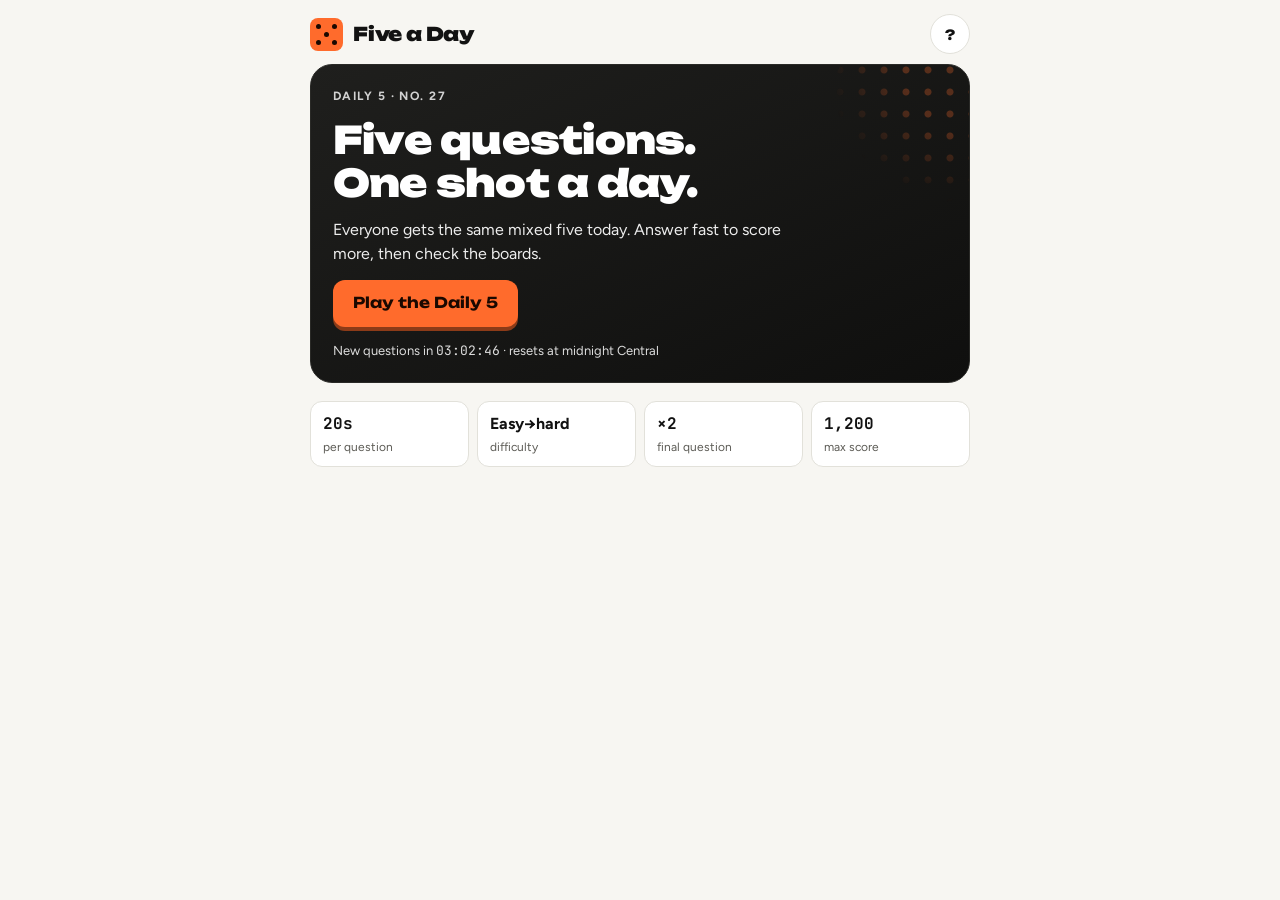
==== index.html @ cc614750 "Move Five a Day to a standalone site on Vercel + Supabase Static site (no build step): the game page" ====
<!doctype html><html><head><meta charset=utf8><meta name=viewport content="width=device-width,initial-scale=1,viewport-fit=cover"><style>:root{color-scheme:light;box-sizing:border-box;padding-top:env(safe-area-inset-top,0px);padding-bottom:env(safe-area-inset-bottom,0px)}html{scroll-padding-top:env(safe-area-inset-top,0px)}body{margin:0;padding:0;font:14px -apple-system,BlinkMacSystemFont,sans-serif;background:#fff;color:#000}img{max-width:100%}[hidden]:not([hidden=until-found i]){display:none!important}</style></head><body>
<title>Five a Day</title>
<meta name="description" content="Five trivia questions a day. Everyone gets the same five. Answer fast, climb the boards, beat your friends.">
<meta property="og:title" content="Five a Day">
<meta property="og:description" content="Five trivia questions a day. Think you can beat me?">
<meta name="theme-color" content="#FF6B2C">
<link rel="icon" href="data:image/svg+xml,%3Csvg xmlns='http://www.w3.org/2000/svg' viewBox='0 0 32 32'%3E%3Crect width='32' height='32' rx='7' fill='%23FF6B2C'/%3E%3Cg fill='%231A0800'%3E%3Ccircle cx='10' cy='10' r='2.6'/%3E%3Ccircle cx='22' cy='10' r='2.6'/%3E%3Ccircle cx='16' cy='16' r='2.6'/%3E%3Ccircle cx='10' cy='22' r='2.6'/%3E%3Ccircle cx='22' cy='22' r='2.6'/%3E%3C/g%3E%3C/svg%3E">
<link rel="preconnect" href="https://fonts.googleapis.com">
<link rel="stylesheet" href="https://fonts.googleapis.com/css2?family=Unbounded:wght@500;700;900&family=Figtree:wght@400;500;600;700&family=JetBrains+Mono:wght@500;700&display=swap">
<style>
/* Layout: one narrow game column. Sticky nav on top; each tab is a stack of panels. Cobalt "game card" + gold "buzzer" accents. */
:root{
  --bg:#F7F6F2; --surface:#FFFFFF; --sunk:#EEEDE7; --ink:#121212; --muted:#5C5B55; --line:#E2E1DA;
  --accent:#D9430B; --accent-ink:#FFFFFF; --gold:#FF6B2C; --gold-ink:#1A0800;
  --good:#1A8F52; --good-bg:#DDF4E7; --bad:#C93A3A; --bad-bg:#FBE3E3; --warn:#9A6400;
  --tile-s:80%; --tile-l:91%; --tile-ink-l:26%; --tint:0%; --ico-l:38%;
  --f-display:"Unbounded","Arial Black",system-ui,sans-serif;
  --f-body:"Figtree",system-ui,-apple-system,"Segoe UI",sans-serif;
  --f-mono:"JetBrains Mono",ui-monospace,"SFMono-Regular",Menlo,monospace;
}
@media (prefers-color-scheme: dark){:root:not([data-theme="light"]){
  --bg:#0E0E0D; --surface:#191917; --sunk:#24241F; --ink:#F5F4EE; --muted:#A9A89E; --line:#32322D;
  --accent:#FF7A45; --accent-ink:#1A0800; --gold:#FF6B2C; --gold-ink:#1A0800;
  --good:#45D18A; --good-bg:#12301F; --bad:#FF6464; --bad-bg:#3A1716; --warn:#FFB547;
  --tile-s:45%; --tile-l:22%; --tile-ink-l:86%; --tint:0%; --ico-l:72%; color-scheme:dark}}
:root[data-theme="dark"]{
  --bg:#0E0E0D; --surface:#191917; --sunk:#24241F; --ink:#F5F4EE; --muted:#A9A89E; --line:#32322D;
  --accent:#FF7A45; --accent-ink:#1A0800; --gold:#FF6B2C; --gold-ink:#1A0800;
  --good:#45D18A; --good-bg:#12301F; --bad:#FF6464; --bad-bg:#3A1716; --warn:#FFB547;
  --tile-s:45%; --tile-l:22%; --tile-ink-l:86%; --tint:0%; --ico-l:72%; color-scheme:dark}

*{box-sizing:border-box}
body{background:var(--bg);color:var(--ink);font-family:var(--f-body);font-size:16px;line-height:1.5;margin:0;
  padding-left:max(16px,env(safe-area-inset-left,0px));padding-right:max(16px,env(safe-area-inset-right,0px));padding-block:0 56px}
body::before{content:"";position:fixed;inset:0 0 auto;height:env(safe-area-inset-top,0px);z-index:10;background:var(--bg)}
.wrap{max-width:660px;margin:0 auto}
.stack{display:flex;flex-direction:column;gap:18px}
h1,h2,h3{font-family:var(--f-display);margin:0;text-wrap:balance;line-height:1.12}
h2{font-size:18px} h3{font-size:15px}
p{margin:0}
button,input,select{font:inherit;color:inherit}
button{cursor:pointer}
:focus-visible{outline:3px solid var(--gold);outline-offset:2px}
.btn-gold:focus-visible{outline-color:var(--ink)}
.mono{font-family:var(--f-mono);font-variant-numeric:tabular-nums}
.eyebrow{font-size:12px;font-weight:700;letter-spacing:.12em;text-transform:uppercase;color:var(--muted)}
.muted{color:var(--muted)} .small{font-size:13px}

/* Header + nav */
.top{position:sticky;top:env(safe-area-inset-top,0px);z-index:5;background:var(--bg);padding-block:14px 10px;display:flex;flex-direction:column;gap:10px}
.brandrow{display:flex;align-items:center;justify-content:space-between;gap:10px}
.brand{display:flex;align-items:center;gap:10px;white-space:nowrap;font-family:var(--f-display);font-weight:900;font-size:19px;letter-spacing:-.01em}
.dice{display:grid;grid-template-columns:repeat(3,5px);gap:3px;padding:6px;background:var(--gold);border-radius:8px}
.dice i{width:5px;height:5px;border-radius:50%}
.dice i.on{background:var(--gold-ink)}
@media (max-width:420px){.brand{font-size:16px}.chip{font-size:12px;padding:5px 9px}}
.chip{display:inline-flex;align-items:center;gap:6px;padding:5px 11px;border-radius:999px;background:var(--surface);border:1px solid var(--line);font-size:13px;font-weight:600;white-space:nowrap}
.nav{display:grid;grid-template-columns:repeat(4,1fr);gap:4px;background:var(--sunk);padding:4px;border-radius:12px}
.nav a{text-align:center;text-decoration:none;color:var(--muted);font-weight:700;font-size:14px;padding:10px 4px;border-radius:9px}
.nav a[aria-current="page"]{background:var(--surface);color:var(--ink);box-shadow:0 1px 2px rgba(0,0,0,.12)}

/* Hero */
.hero{background:linear-gradient(155deg,#1F1F1D 0%,#0F0F0E 100%);color:#fff;border:1px solid #2A2A27;border-radius:22px;padding:22px;display:flex;flex-direction:column;gap:14px;position:relative;overflow:hidden}
.hero::after{content:"";position:absolute;right:-50px;top:-50px;width:190px;height:190px;border-radius:50%;-webkit-mask:radial-gradient(circle at 70% 30%,#000 30%,transparent 70%);mask:radial-gradient(circle at 70% 30%,#000 30%,transparent 70%);
  background:radial-gradient(circle,var(--gold) 0 3px,transparent 4px) 0 0/22px 22px;opacity:.28;pointer-events:none}
.hero>*{position:relative;z-index:1}
.hero h1{max-width:15ch}
.hero :focus-visible{outline-color:#fff}
.hero .eyebrow{color:inherit;opacity:.8}
.hero h1{font-size:clamp(26px,6.5vw,38px);font-weight:900;letter-spacing:-.02em}
.hero p{max-width:46ch;opacity:.92}
.row{display:flex;flex-wrap:wrap;align-items:center;gap:10px}
.btn{border:0;border-radius:12px;padding:12px 20px;font-weight:700;font-size:15px}
.btn-gold{background:var(--gold);color:var(--gold-ink);font-family:var(--f-display);font-weight:700;box-shadow:0 4px 0 color-mix(in srgb,var(--gold) 55%,#000)}
.btn-gold:active{transform:translateY(2px);box-shadow:0 2px 0 color-mix(in srgb,var(--gold) 55%,#000)}
.btn-blue{background:var(--accent);color:var(--accent-ink)}
.btn-ghost{background:transparent;border:1.5px solid var(--line);color:var(--ink)}
.btn-sm{padding:9px 14px;font-size:13px;border-radius:10px}
.btn:disabled{opacity:.5;cursor:not-allowed}
.played{background:rgba(255,255,255,.12);border-radius:12px;padding:12px 14px;display:flex;flex-wrap:wrap;gap:6px 14px;align-items:baseline}
.played b{font-family:var(--f-display);font-size:24px}

/* Packs */
.packs{display:grid;grid-template-columns:repeat(2,1fr);gap:10px}
@media (min-width:560px){.packs{grid-template-columns:repeat(3,1fr)}}
.pack{--h:220;--hue:hsl(var(--h) 75% 52%);text-align:left;border:1.5px solid var(--line);border-radius:16px;padding:14px;min-height:108px;display:flex;flex-direction:column;justify-content:space-between;gap:10px;
  background:color-mix(in srgb,var(--hue) var(--tint),var(--surface));color:var(--ink);position:relative;overflow:hidden;transition:transform .15s,border-color .15s}
.pack .ico{width:40px;height:40px;border-radius:11px;display:grid;place-items:center;flex:none;background:hsl(var(--h) 80% 52% / .16);color:hsl(var(--h) 70% var(--ico-l))}
.pack .ico svg{width:22px;height:22px}
.pack .wm{display:none}
.ico-inline{display:inline-flex;vertical-align:-4px;width:18px;height:18px;margin-right:6px}
.ico-inline svg{width:18px;height:18px}
.pack .pname{font-weight:700;font-size:15px;line-height:1.25}
.pack .pstat{font-size:13px;font-weight:600;color:var(--muted);margin-top:2px}
.pack.done{border-color:color-mix(in srgb,var(--good) 45%,transparent)}
.pack.done .pstat{color:var(--good)}
.pack.done .pstat::before{content:"✓ "}
.pack:hover:not(.done):not(:disabled){transform:translateY(-2px);border-color:var(--gold)}
@media (max-width:559px){.pack{min-height:96px;padding:12px;gap:8px}.pack .ico{width:34px;height:34px;border-radius:10px}.pack .ico svg{width:19px;height:19px}}

/* Panels + lists */
.panel{background:var(--surface);border:1px solid var(--line);border-radius:18px;padding:18px;display:flex;flex-direction:column;gap:14px;min-width:0}
.panel-head{display:flex;flex-wrap:wrap;align-items:center;justify-content:space-between;gap:10px}
ol.lb{list-style:none;margin:0;padding:0;display:flex;flex-direction:column}
.lb li{display:grid;grid-template-columns:30px 28px minmax(0,1fr) auto;align-items:center;gap:10px;padding:9px 4px;border-top:1px solid var(--line)}
.lb li:first-child{border-top:0}
.lb .rank{font-family:var(--f-mono);font-weight:700;color:var(--muted);text-align:center;border-radius:7px;padding:2px 0}
.lb li:nth-child(1) .rank{background:var(--gold);color:var(--gold-ink)}
.lb img{width:28px;height:28px;border-radius:50%;background:var(--sunk)}
.lb .who{min-width:0;overflow:hidden;text-overflow:ellipsis;white-space:nowrap;font-weight:600}
.lb .who small{display:block;font-weight:500;color:var(--muted);font-size:12px;overflow:hidden;text-overflow:ellipsis}
.lb .val{font-family:var(--f-mono);font-weight:700;text-align:right;display:flex;align-items:center;gap:8px}
.lb li.me{background:color-mix(in srgb,var(--accent) 11%,transparent);border-radius:10px}
.tier{font-size:10px;font-weight:700;letter-spacing:.06em;text-transform:uppercase;padding:1px 6px;border-radius:5px;background:var(--sunk);color:var(--muted);margin-left:6px;vertical-align:1px}
.empty{color:var(--muted);font-size:14px;padding:6px 2px}
.field{display:flex;gap:8px;flex-wrap:wrap}
.field input,.field select,select.sel{flex:1 1 160px;min-width:0;background:var(--bg);border:1.5px solid var(--line);border-radius:10px;padding:10px 12px}
select.sel{flex:none;width:100%}
.seg{display:flex;flex-wrap:wrap;gap:6px}
.seg button{border:1.5px solid var(--line);background:transparent;border-radius:999px;padding:9px 14px;font-size:13px;font-weight:600;color:var(--muted)}
.seg button[aria-pressed="true"]{background:var(--ink);color:var(--bg);border-color:var(--ink)}
.code{font-family:var(--f-mono);font-weight:700;letter-spacing:.14em;background:var(--sunk);padding:3px 8px;border-radius:7px;user-select:all}
.msg{font-size:13px;font-weight:600;min-height:18px}
.msg.err{color:var(--bad)} .msg.ok{color:var(--good)}
.league-card{border:1.5px solid var(--line);border-radius:14px;padding:12px;display:flex;flex-direction:column;gap:10px}
.league-card.active{border-color:var(--accent)}
.league-top{display:flex;justify-content:space-between;align-items:center;gap:10px;flex-wrap:wrap}
.tag{font-size:11px;font-weight:700;letter-spacing:.08em;text-transform:uppercase;padding:2px 8px;border-radius:6px;background:var(--sunk);color:var(--muted)}
.tag.pub{background:color-mix(in srgb,var(--gold) 30%,transparent);color:var(--ink)}

/* Game */
.topbar{display:flex;justify-content:space-between;align-items:center;gap:12px}
.dots{display:flex;gap:6px}
.dots span{width:26px;height:8px;border-radius:4px;background:var(--line)}
.dots span.cur{background:var(--ink)} .dots span.ok{background:var(--good)} .dots span.no{background:var(--bad)}
.qcard{background:var(--surface);border:1px solid var(--line);border-radius:20px;padding:20px;display:flex;flex-direction:column;gap:14px}
.qcard h2{font-size:clamp(19px,5vw,25px);font-weight:700;letter-spacing:-.01em;user-select:none;-webkit-user-select:none}
.timer{height:10px;border-radius:5px;background:var(--sunk);overflow:hidden}
.timer i{display:block;height:100%;width:100%;background:var(--ink);transform-origin:left;border-radius:5px}
.timer.low i{background:var(--bad)}
.opts{display:grid;grid-template-columns:1fr 1fr;gap:10px}
@media (max-width:460px){.opts{grid-template-columns:1fr}}
.opt{display:flex;align-items:center;gap:12px;text-align:left;background:var(--surface);border:2px solid var(--line);border-radius:14px;padding:13px;font-weight:600;min-width:0;user-select:none;-webkit-user-select:none}
.opt:hover:not(:disabled){border-color:var(--accent)}
.opt kbd{font-family:var(--f-mono);font-size:12px;width:24px;height:24px;flex:none;display:grid;place-items:center;border-radius:6px;background:var(--sunk);color:var(--muted)}
.opt.right{border-color:var(--good);background:var(--good-bg)} .opt.wrong{border-color:var(--bad);background:var(--bad-bg)}
.opt:disabled{cursor:default} .opt.dim{opacity:.5}
.feedback{min-height:24px;font-weight:700;font-family:var(--f-mono)}
.feedback.ok{color:var(--good)} .feedback.no{color:var(--bad)}
.fairbar{display:flex;align-items:center;gap:8px;font-size:12px;color:var(--muted)}
.fairbar i{width:8px;height:8px;border-radius:50%;background:var(--good);flex:none}
.result{text-align:center;align-items:center}
.big{font-family:var(--f-display);font-weight:900;font-size:clamp(56px,16vw,86px);letter-spacing:-.03em;line-height:1}
.marks{font-size:26px;letter-spacing:4px}
.newbadge{display:flex;gap:10px;align-items:center;background:color-mix(in srgb,var(--gold) 22%,transparent);border-radius:12px;padding:10px 14px;font-weight:600;text-align:left}

/* Profile */
.rankcard{display:grid;grid-template-columns:auto 1fr;gap:16px;align-items:center}
.emblem{width:84px;height:84px;border-radius:22px;display:grid;place-items:center;font-family:var(--f-display);font-weight:900;font-size:30px;
  background:var(--tier-bg,var(--sunk));color:var(--tier-ink,var(--ink));box-shadow:inset 0 -6px 0 rgba(0,0,0,.15)}
.xpbar{height:10px;border-radius:5px;background:var(--sunk);overflow:hidden}
.xpbar i{display:block;height:100%;background:var(--gold);border-radius:5px}
.stats{display:grid;grid-template-columns:repeat(4,1fr);gap:8px}
@media (max-width:460px){.stats{grid-template-columns:repeat(2,1fr)}}
.stat{background:var(--sunk);border-radius:12px;padding:10px 12px}
.stat b{display:block;font-family:var(--f-mono);font-size:20px}
.stat span{font-size:12px;color:var(--muted)}
.badges{display:grid;grid-template-columns:repeat(auto-fill,minmax(130px,1fr));gap:10px}
.badge{border:1.5px solid var(--line);border-radius:14px;padding:12px;display:flex;flex-direction:column;gap:6px;align-items:flex-start}
.badge .medal{width:40px;height:40px;border-radius:50%;display:grid;place-items:center;font-family:var(--f-display);font-weight:900;font-size:14px;background:var(--sunk);color:var(--muted)}
.badge.got{border-color:var(--gold)}
.badge.got .medal{background:var(--gold);color:var(--gold-ink)}
.badge:not(.got){border-style:dashed}.badge:not(.got) b{color:var(--muted)}
.badge b{font-size:14px} .badge span{font-size:12px;color:var(--muted);line-height:1.35}
.ladder{display:flex;flex-wrap:wrap;gap:6px}
.ladder span{font-size:12px;font-weight:700;padding:4px 9px;border-radius:7px;background:var(--sunk);color:var(--muted)}
.ladder span.on{background:var(--ink);color:var(--bg)}
.meter{position:relative;height:12px;border-radius:6px;background:var(--sunk);overflow:visible}
.meter i{position:absolute;top:0;bottom:0;left:0;border-radius:6px;background:var(--gold)}
.meter b{position:absolute;top:-4px;width:4px;height:20px;border-radius:2px;background:var(--ink);transform:translateX(-2px)}
.meter s{position:absolute;top:0;bottom:0;width:1px;background:var(--line)}
.hist{list-style:none;margin:0;padding:0;display:flex;flex-direction:column}
.hist li{display:grid;grid-template-columns:minmax(0,1fr) auto auto;gap:12px;align-items:center;padding:8px 2px;border-top:1px solid var(--line);font-size:14px}
.hist li:first-child{border-top:0}
.up{color:var(--good);font-family:var(--f-mono);font-weight:700;min-width:58px;text-align:right}
.down{color:var(--bad);font-family:var(--f-mono);font-weight:700;min-width:58px;text-align:right}
.explain{background:var(--sunk);border-radius:12px;padding:12px 14px;font-size:13px;color:var(--muted)}
.rules{display:grid;gap:10px}
.rules li{margin-left:-6px}
.ingame .nav{pointer-events:none;opacity:.4}
.fact{background:var(--sunk);border-radius:12px;padding:12px 14px;font-size:14px;line-height:1.45}
.fact b{display:block;font-size:11px;letter-spacing:.1em;text-transform:uppercase;color:var(--muted);margin-bottom:2px}
.nextrow{display:flex;justify-content:flex-end}
.final-tag{display:inline-block;background:var(--gold);color:var(--gold-ink);font-size:11px;font-weight:700;letter-spacing:.08em;text-transform:uppercase;padding:2px 8px;border-radius:6px;margin-left:8px;vertical-align:1px}
.credit{font-size:12px;color:var(--muted)}
.crown{display:inline-block;margin-left:4px}
.invite{border:1.5px dashed var(--line);border-radius:12px;padding:12px;display:grid;gap:10px;font-size:14px}
.invite ol{margin:0;padding-left:20px;display:grid;gap:8px}
.banner{background:color-mix(in srgb,var(--gold) 25%,transparent);border-radius:12px;padding:10px 14px;font-weight:600;font-size:14px}
.ilist{list-style:none;margin:0;padding:0;display:flex;flex-direction:column}
.ilist li{display:grid;grid-template-columns:28px minmax(0,1fr) auto;gap:10px;align-items:center;padding:10px 2px;border-top:1px solid var(--line);font-size:14px}
.ilist li:first-child{border-top:0}
.ilist img{width:28px;height:28px;border-radius:50%;background:var(--sunk)}
.ilist .t{min-width:0}
.ilist .t small{display:block;color:var(--muted);font-size:12px}
.win{color:var(--good);font-weight:700} .loss{color:var(--bad);font-weight:700}
.challenge-box{width:100%;border-top:1px solid var(--line);padding-top:14px;display:grid;gap:8px;text-align:left}
textarea{font:inherit;color:inherit;width:100%;min-height:64px;background:var(--bg);border:1.5px solid var(--line);border-radius:10px;padding:10px 12px;resize:vertical}
.form{display:grid;gap:8px}
.form input{width:100%;background:var(--bg);border:1.5px solid var(--line);border-radius:10px;padding:10px 12px;min-width:0}
.form .two{display:grid;grid-template-columns:1fr 1fr;gap:8px}
@media (max-width:460px){.form .two{grid-template-columns:1fr}}
.review{border:1.5px solid var(--line);border-radius:12px;padding:12px;display:grid;gap:6px;font-size:14px}
.review .ok{color:var(--good);font-weight:700}
.pack.comm{--h:0}.pack.comm:not(:disabled){--h:350}
.overlay{position:fixed;inset:0;z-index:20;background:rgba(8,10,30,.55);display:grid;place-items:center;
  padding:max(16px,env(safe-area-inset-top,0px)) max(16px,env(safe-area-inset-right,0px)) max(16px,env(safe-area-inset-bottom,0px)) max(16px,env(safe-area-inset-left,0px))}
.overlay .sheet{background:var(--surface);color:var(--ink);border-radius:20px;max-width:520px;width:100%;max-height:100%;overflow:auto;padding:22px;display:grid;gap:14px}
.steps{list-style:none;margin:0;padding:0;display:grid;gap:12px}
.steps li{display:grid;grid-template-columns:36px minmax(0,1fr);gap:12px;align-items:start;font-size:14px}
.steps .n{width:36px;height:36px;border-radius:10px;display:grid;place-items:center;background:var(--accent);color:var(--accent-ink);font-family:var(--f-mono);font-weight:700}
.steps b{display:block;font-size:15px}
.iconbtn{border:1px solid var(--line);background:var(--surface);border-radius:999px;width:40px;height:40px;font-weight:800;font-family:var(--f-display);font-size:14px}
body.fresh .adv,body.fresh .nav,body.fresh #tierChip{display:none!important}
.reportrow{display:flex;flex-wrap:wrap;gap:6px;align-items:center}
.linkbtn{border:0;background:none;padding:0;color:var(--muted);font-size:13px;font-weight:600;text-decoration:underline;text-underline-offset:3px}
.card-img{width:100%;max-width:360px;border-radius:16px;box-shadow:0 6px 24px rgba(0,0,0,.18)}
.tablewrap{overflow-x:auto}
table.ps{width:100%;border-collapse:collapse;font-size:14px}
table.ps th{text-align:left;font-size:11px;letter-spacing:.04em;text-transform:uppercase;color:var(--muted);font-weight:700;padding:6px 5px;white-space:nowrap;border-bottom:1px solid var(--line)}
table.ps td{padding:8px 5px;border-bottom:1px solid var(--line);font-variant-numeric:tabular-nums;white-space:nowrap}
table.ps td.num{text-align:right;font-family:var(--f-mono)}
table.ps th.num{text-align:right}
table.ps tr.best td:first-child::after{content:" · best";color:var(--good);font-weight:700}
table.ps tr.worst td:first-child::after{content:" · weakest";color:var(--bad);font-weight:700}
.seasons{display:flex;flex-wrap:wrap;gap:8px}
.seasons span{border:1.5px solid var(--line);border-radius:10px;padding:6px 10px;font-size:13px;font-weight:600}
.pack:disabled{cursor:not-allowed;border-style:dashed;background:transparent}.pack:disabled .ico{filter:grayscale(1);opacity:.6}
.modbtn{border:1px solid var(--line);background:transparent;border-radius:7px;font-size:11px;padding:2px 7px;color:var(--muted)}
.facts{display:grid;grid-template-columns:repeat(4,1fr);gap:8px}
@media (max-width:460px){.facts{grid-template-columns:repeat(2,1fr)}}
.facts span{background:var(--surface);border:1px solid var(--line);border-radius:12px;padding:10px 12px;font-size:12px;color:var(--muted);display:flex;flex-direction:column;gap:2px}
.facts b{font-size:16px;color:var(--ink);font-weight:700}
.textlink{color:var(--accent);font-weight:700;font-size:14px;text-decoration:none;padding:6px 0}
.textlink:hover{text-decoration:underline;text-underline-offset:3px}
.writer summary{list-style:none;display:inline-flex;align-items:center;gap:8px;width:fit-content}
.writer summary::-webkit-details-marker{display:none}
.writer summary::before{content:"+";font-size:18px;line-height:1}
.writer[open] summary{display:none}

/* ===== Motion ===== */
@keyframes rise{from{opacity:0;transform:translateY(10px)}to{opacity:1;transform:none}}
@keyframes fade{from{opacity:0}to{opacity:1}}
@keyframes sheetUp{from{opacity:0;transform:translateY(24px) scale(.98)}to{opacity:1;transform:none}}
@keyframes diceRoll{0%{transform:rotate(-200deg) scale(.5);opacity:0}70%{transform:rotate(12deg) scale(1.06);opacity:1}100%{transform:none}}
@keyframes drift{to{background-position:22px 22px}}
@keyframes pulseGood{0%{box-shadow:0 0 0 0 color-mix(in srgb,var(--good) 45%,transparent)}100%{box-shadow:0 0 0 10px transparent}}
@keyframes pop{0%{transform:scale(1)}40%{transform:scale(1.03)}100%{transform:scale(1)}}
@keyframes shake{0%,100%{transform:none}20%{transform:translateX(-6px)}40%{transform:translateX(5px)}60%{transform:translateX(-3px)}80%{transform:translateX(2px)}}
@keyframes bump{0%{transform:scale(1)}35%{transform:scale(1.18)}100%{transform:scale(1)}}
@keyframes tpulse{from{opacity:1}to{opacity:.5}}
@keyframes flipIn{from{opacity:0;transform:perspective(300px) rotateX(-90deg) translateY(6px)}to{opacity:1;transform:none}}
@keyframes stamp{0%{opacity:0;transform:scale(1.25)}60%{opacity:1;transform:scale(.97)}100%{transform:none}}
@keyframes shine{from{transform:translateX(-120%) rotate(20deg)}to{transform:translateX(220%) rotate(20deg)}}
.enter>*{animation:rise .38s cubic-bezier(.2,.8,.2,1) both}
.enter .pack,.enter .badge,.enter .stat,.enter .lb li,.enter .hist li{animation:rise .34s cubic-bezier(.2,.8,.2,1) both}
.enter .ladder span{animation:fade .3s ease both}
.dice{animation:diceRoll .7s cubic-bezier(.2,.8,.2,1) .1s both}
.hero::after{animation:drift 7s linear infinite}
.nav{position:relative}
.nav a{position:relative;z-index:1;transition:color .2s}
.nav a[aria-current="page"]{background:transparent!important;box-shadow:none!important}
.navpill{position:absolute;top:4px;bottom:4px;left:0;width:0;border-radius:9px;background:var(--surface);box-shadow:0 1px 2px rgba(0,0,0,.12);pointer-events:none}
.navpill.ready{transition:transform .32s cubic-bezier(.2,.8,.2,1),width .32s cubic-bezier(.2,.8,.2,1)}
.btn{transition:transform .12s,box-shadow .12s,background-color .2s,opacity .2s}
.btn:not(.btn-gold):active:not(:disabled){transform:scale(.97)}
.pack:active:not(:disabled){transform:scale(.98)}
.overlay:not([hidden]){animation:fade .2s ease both}
.overlay:not([hidden]) .sheet{animation:sheetUp .34s cubic-bezier(.2,.8,.2,1) both}
/* game */
.qin .eyebrow,.qin h2{animation:rise .3s cubic-bezier(.2,.8,.2,1) both}
.qin h2{animation-delay:30ms}
.qin .opt{animation:rise .28s cubic-bezier(.2,.8,.2,1) both}
.opt{transition:border-color .15s,background-color .2s,opacity .25s,transform .12s}
.opt:active:not(:disabled){transform:scale(.98)}
.opt.right{animation:pop .35s ease,pulseGood .6s ease-out}
.opt.wrong{animation:shake .38s ease}
.fbin{animation:rise .25s cubic-bezier(.2,.8,.2,1) both}
.fact:not([hidden]),.nextrow:not([hidden]),.reportrow:not([hidden]){animation:rise .3s cubic-bezier(.2,.8,.2,1) .08s both}
.dots span{transition:background-color .25s,width .3s cubic-bezier(.2,.8,.2,1)}
.dots span.cur{width:40px}
#liveScore{display:inline-block}
.bump{animation:bump .35s ease}
.timer i{transition:background-color .3s}
.timer.low i{animation:tpulse .45s ease-in-out infinite alternate}
.qcard{transition:border-color .3s,box-shadow .3s}
.qcard.urgent{border-color:color-mix(in srgb,var(--bad) 55%,var(--line));box-shadow:0 0 0 3px color-mix(in srgb,var(--bad) 14%,transparent)}
.qcard.shake{animation:shake .4s ease}
/* results */
.mk{display:inline-block;animation:flipIn .42s cubic-bezier(.2,.8,.2,1) var(--d,0ms) both}
.newbadge{animation:stamp .45s cubic-bezier(.2,.8,.2,1) var(--d,900ms) both}
#cardImg:not([hidden]){animation:rise .45s cubic-bezier(.2,.8,.2,1) 1s both}
.confetti{position:fixed;inset:0;width:100vw;height:100vh;pointer-events:none;z-index:30}
/* profile */
.meter i{transition:width .9s cubic-bezier(.2,.8,.2,1)}
.meter b{transition:left .9s cubic-bezier(.2,.8,.2,1)}
.badge .medal{position:relative;overflow:hidden}
.enter .badge.got .medal::after{content:"";position:absolute;top:-20%;bottom:-20%;width:40%;background:linear-gradient(90deg,transparent,rgba(255,255,255,.65),transparent);animation:shine .9s ease .5s both}
.enter .emblem{animation:stamp .5s cubic-bezier(.2,.8,.2,1) .1s both}
.enter>*:nth-child(1){animation-delay:0ms}
.enter>*:nth-child(2){animation-delay:45ms}
.enter>*:nth-child(3){animation-delay:90ms}
.enter>*:nth-child(4){animation-delay:135ms}
.enter>*:nth-child(5){animation-delay:180ms}
.enter>*:nth-child(6){animation-delay:225ms}
.enter>*:nth-child(7){animation-delay:270ms}
.enter>*:nth-child(8){animation-delay:315ms}
.enter>*:nth-child(9){animation-delay:360ms}
.enter>*:nth-child(10){animation-delay:405ms}
.enter .pack:nth-child(1){animation-delay:140ms}
.enter .pack:nth-child(2){animation-delay:162ms}
.enter .pack:nth-child(3){animation-delay:184ms}
.enter .pack:nth-child(4){animation-delay:206ms}
.enter .pack:nth-child(5){animation-delay:228ms}
.enter .pack:nth-child(6){animation-delay:250ms}
.enter .pack:nth-child(7){animation-delay:272ms}
.enter .pack:nth-child(8){animation-delay:294ms}
.enter .pack:nth-child(9){animation-delay:316ms}
.enter .pack:nth-child(10){animation-delay:338ms}
.enter .pack:nth-child(11){animation-delay:360ms}
.enter .pack:nth-child(12){animation-delay:382ms}
.enter .pack:nth-child(13){animation-delay:404ms}
.enter .pack:nth-child(14){animation-delay:426ms}
.enter .pack:nth-child(15){animation-delay:448ms}
.enter .pack:nth-child(16){animation-delay:470ms}
.enter .badge:nth-child(1){animation-delay:120ms}
.enter .badge:nth-child(2){animation-delay:142ms}
.enter .badge:nth-child(3){animation-delay:164ms}
.enter .badge:nth-child(4){animation-delay:186ms}
.enter .badge:nth-child(5){animation-delay:208ms}
.enter .badge:nth-child(6){animation-delay:230ms}
.enter .badge:nth-child(7){animation-delay:252ms}
.enter .badge:nth-child(8){animation-delay:274ms}
.enter .badge:nth-child(9){animation-delay:296ms}
.enter .badge:nth-child(10){animation-delay:318ms}
.enter .badge:nth-child(11){animation-delay:340ms}
.enter .badge:nth-child(12){animation-delay:362ms}
.enter .badge:nth-child(13){animation-delay:384ms}
.enter .badge:nth-child(14){animation-delay:406ms}
.enter .badge:nth-child(15){animation-delay:428ms}
.enter .badge:nth-child(16){animation-delay:450ms}
.enter .badge:nth-child(17){animation-delay:472ms}
.enter .badge:nth-child(18){animation-delay:494ms}
.enter .badge:nth-child(19){animation-delay:516ms}
.enter .stat:nth-child(1){animation-delay:80ms}
.enter .stat:nth-child(2){animation-delay:130ms}
.enter .stat:nth-child(3){animation-delay:180ms}
.enter .stat:nth-child(4){animation-delay:230ms}
.enter .lb li:nth-child(1){animation-delay:80ms}
.enter .lb li:nth-child(2){animation-delay:115ms}
.enter .lb li:nth-child(3){animation-delay:150ms}
.enter .lb li:nth-child(4){animation-delay:185ms}
.enter .lb li:nth-child(5){animation-delay:220ms}
.enter .lb li:nth-child(6){animation-delay:255ms}
.enter .lb li:nth-child(7){animation-delay:290ms}
.enter .lb li:nth-child(8){animation-delay:325ms}
.enter .lb li:nth-child(9){animation-delay:360ms}
.enter .lb li:nth-child(10){animation-delay:395ms}
.enter .lb li:nth-child(11){animation-delay:430ms}
.enter .lb li:nth-child(12){animation-delay:465ms}
.enter .hist li:nth-child(1){animation-delay:80ms}
.enter .hist li:nth-child(2){animation-delay:115ms}
.enter .hist li:nth-child(3){animation-delay:150ms}
.enter .hist li:nth-child(4){animation-delay:185ms}
.enter .hist li:nth-child(5){animation-delay:220ms}
.enter .hist li:nth-child(6){animation-delay:255ms}
.enter .hist li:nth-child(7){animation-delay:290ms}
.enter .hist li:nth-child(8){animation-delay:325ms}
.enter .hist li:nth-child(9){animation-delay:360ms}
.enter .hist li:nth-child(10){animation-delay:395ms}
.enter .ladder span:nth-child(1){animation-delay:150ms}
.enter .ladder span:nth-child(2){animation-delay:190ms}
.enter .ladder span:nth-child(3){animation-delay:230ms}
.enter .ladder span:nth-child(4){animation-delay:270ms}
.enter .ladder span:nth-child(5){animation-delay:310ms}
.enter .ladder span:nth-child(6){animation-delay:350ms}
.qin .opt:nth-child(1){animation-delay:90ms}
.qin .opt:nth-child(2){animation-delay:135ms}
.qin .opt:nth-child(3){animation-delay:180ms}
.qin .opt:nth-child(4){animation-delay:225ms}
@media (prefers-reduced-motion:reduce){*,*::before,*::after{transition:none!important;animation:none!important}}
</style>

<div class="wrap">
  <div class="top" id="top">
    <div class="brandrow">
      <div class="brand"><span class="dice" aria-hidden="true"><i class="on"></i><i></i><i class="on"></i><i></i><i class="on"></i><i></i><i class="on"></i><i></i><i class="on"></i></span>Five a Day</div>
      <div class="row" style="gap:6px">
        <span class="chip" id="streakChip" hidden>🔥 <span class="mono" id="streakNum">0</span></span>
        <span class="chip" id="tierChip">Rookie</span>
        <button class="chip" id="authBtn" type="button" hidden>Sign in</button>
        <button class="iconbtn" id="helpBtn" aria-label="How to play" title="How to play">?</button>
      </div>
    </div>
    <nav class="nav" aria-label="Sections"><span class="navpill" id="navPill" aria-hidden="true"></span>
      <a href="#play" data-v="play">Play</a>
      <a href="#leagues" data-v="leagues">Leagues</a>
      <a href="#boards" data-v="boards">Boards</a>
      <a href="#profile" data-v="profile">Profile</a>
    </nav>
  </div>

  <!-- PLAY -->
  <section id="v-play" class="stack">
    <div class="hero">
      <div class="eyebrow" id="gameLabel">Daily 5</div>
      <h1>Five questions. One shot a day.</h1>
      <p>Everyone gets the same mixed five today. Answer fast to score more, then check the boards.</p>
      <div id="dailyPlay" class="row"><button class="btn btn-gold" id="playDaily">Play the Daily 5</button></div>
      <div id="dailyDone" class="played" hidden></div>
      <div class="small" style="opacity:.85">New questions in <span class="mono" id="countdown">--:--:--</span> · resets at midnight Central</div>
    </div>
    <div class="panel adv">
      <div class="panel-head"><h2>Today's top 3</h2><a class="textlink" href="#boards">Full board →</a></div>
      <div id="top3"></div>
    </div>
    <div class="panel adv" id="chPanel" hidden>
      <div class="panel-head"><h2>Challenges</h2><span class="small muted" id="chCount"></span></div>
      <ul class="ilist" id="chList"></ul>
    </div>
    <div class="panel adv">
      <div class="panel-head"><h2>Topic packs</h2><span class="small muted">Just for fun · no effect on rank or leagues</span></div>
      <div class="packs" id="packs"></div>
    </div>
    <div class="panel adv">
      <div class="panel-head"><h2>Practice past days</h2><span class="small muted">Unranked · saved on this device only</span></div>
      <div id="practiceBox" class="stack" style="gap:10px"></div>
    </div>
    <div class="facts">
      <span><b class="mono">20s</b>per question</span><span><b>Easy→hard</b>difficulty</span><span><b class="mono">×2</b>final question</span><span><b class="mono">1,200</b>max score</span>
    </div>
    <div class="panel adv">
      <div class="panel-head"><h2>Add to the Community pack</h2><span class="small muted" id="subCount"></span></div>
      <p class="small muted">Good questions get added to the Community pack with your name on them. The game's owner reviews each one first.</p>
      <details class="writer"><summary class="btn btn-ghost">Write a question</summary>
      <form class="form" id="subForm" autocomplete="off">
        <textarea id="sQ" maxlength="160" placeholder="Your question" required></textarea>
        <input id="sA" maxlength="60" placeholder="Correct answer" required>
        <div class="two"><input id="sW1" maxlength="60" placeholder="Wrong answer" required><input id="sW2" maxlength="60" placeholder="Wrong answer" required></div>
        <input id="sW3" maxlength="60" placeholder="Wrong answer" required>
        <input id="sF" maxlength="140" placeholder="Fun fact shown after answering (optional)">
        <div class="row"><button class="btn btn-blue" type="submit" id="sBtn">Submit for review</button><span class="msg" id="sMsg" aria-live="polite"></span></div>
      </form></details>
      <ul class="ilist" id="mySubs"></ul>
    </div>
    <div class="panel adv" id="reviewPanel" hidden>
      <div class="panel-head"><h2>Review queue</h2><span class="small muted" id="reviewCount"></span></div>
      <p class="small muted">Only you see this. Approved questions join the Community pack the next day. Voiding a reported question removes it from scoring for everyone who played it.</p>
      <div class="stack" style="gap:10px" id="reviewList"></div>
      <div class="panel-head"><h3>Reported questions</h3><span class="small muted" id="repCount"></span></div>
      <div class="stack" style="gap:10px" id="reportList"></div>
    </div>
  </section>

  <!-- GAME -->
  <section id="v-game" class="stack" hidden>
    <div class="topbar">
      <div class="dots" id="dots"></div>
      <div class="mono" style="font-weight:700"><span id="liveScore">0</span> pts</div>
    </div>
    <div class="qcard">
      <div class="eyebrow" id="qCat">Question</div>
      <h2 id="qText"></h2>
      <div class="timer" id="timer"><i id="timerBar"></i></div>
      <div class="opts" id="opts"></div>
      <div class="feedback" id="feedback" aria-live="polite"></div>
      <div class="fact" id="fact" hidden></div>
      <div class="reportrow" id="reportRow" hidden></div>
      <div class="nextrow" id="nextRow" hidden><button class="btn btn-gold" id="nextBtn">Next question</button></div>
    </div>
    <div class="fairbar"><i></i><span id="fairNote">Fair play is on. Leaving this tab while the clock is running forfeits the question.</span></div>
  </section>

  <!-- DONE -->
  <section id="v-done" class="qcard result" hidden>
    <div class="eyebrow" id="doneLabel"></div>
    <div class="big mono" id="finalScore">0</div>
    <div class="small muted" id="outOf">out of 1,200</div>
    <div class="marks" id="finalMarks"></div>
    <p id="rankLine" style="font-weight:600"></p>
    <div id="newBadges" class="stack" style="gap:8px;width:100%"></div>
    <img class="card-img" id="cardImg" alt="Share card for this round" hidden>
    <div class="row" style="justify-content:center">
      <button class="btn btn-gold" id="saveCard" hidden>Save share card</button>
      <button class="btn btn-gold" id="shareBtn">Copy my result</button>
      <button class="btn btn-ghost" id="backBtn">Back to packs</button>
    </div>
    <p class="small muted" id="cardHint" hidden>Press and hold (or right-click) the card to save it.</p>
    <div class="msg ok" id="toast" aria-live="polite"></div>
    <p class="small muted" id="saveNote"></p>
    <div class="invite" id="nextUp" hidden style="width:100%;text-align:left">
      <b>Nice first round. Here's what else there is.</b>
      <ol>
        <li>A new Daily 5 drops every night at midnight Central. Play 3 days to earn your rank.</li>
        <li>Topic packs give you 5 more questions on one subject, just for fun.</li>
        <li>Leagues let you compete with friends on Daily 5 points each week.</li>
      </ol>
      <div class="row"><button class="btn btn-blue btn-sm" id="nextPacks">See topic packs</button><button class="btn btn-ghost btn-sm" id="nextLeague">Start a league</button></div>
    </div>
    <div class="challenge-box" id="chBox" hidden>
      <h3>Challenge a friend to this round</h3>
      <p class="small muted" id="chHint">They play the same five questions. Higher score wins.</p>
      <div class="field"><select class="sel" id="chWho" style="flex:1 1 180px;width:auto" aria-label="Choose who to challenge"></select><button class="btn btn-blue" id="chSend">Send challenge</button></div>
      <div class="msg" id="chMsg" aria-live="polite"></div>
    </div>
  </section>

  <!-- LEAGUES -->
  <section id="v-leagues" class="stack" hidden>
    <div class="banner" id="inviteBanner" hidden></div>
    <div class="panel">
      <div class="panel-head"><h2>Your leagues</h2><span class="small muted mono" id="weekLabel"></span></div>
      <p class="small muted">League points are your total Daily 5 score this week. Topic packs are just for fun and don't count. Standings reset Monday at midnight Central, and last week's winner wears the crown 👑 all week.</p>
      <div id="myLeagues" class="stack" style="gap:10px"></div>
    </div>
    <div class="panel">
      <h2>Find opponents</h2>
      <div class="stack" style="gap:8px">
        <h3>Play with strangers</h3>
        <p class="small muted">Drop into an open league with up to 20 random players.</p>
        <div><button class="btn btn-gold" id="quickJoin">Join a public league</button></div>
      </div>
      <div class="stack" style="gap:8px">
        <h3>Start a friends league</h3>
        <div class="field"><input id="newName" maxlength="40" placeholder="League name, e.g. Dorm 4B Brainiacs" autocomplete="off"><button class="btn btn-blue" id="createBtn">Create</button></div>
      </div>
      <div class="stack" style="gap:8px">
        <h3>Join with a code</h3>
        <div class="field"><input id="joinCode" maxlength="6" placeholder="6-letter code" autocomplete="off" style="text-transform:uppercase;letter-spacing:.14em" class="mono"><button class="btn btn-blue" id="joinBtn">Join</button></div>
      </div>
      <div class="msg" id="leagueMsg" aria-live="polite"></div>
    </div>
  </section>

  <!-- BOARDS -->
  <section id="v-boards" class="stack" hidden>
    <div class="panel">
      <div class="panel-head"><h2>Leaderboards</h2></div>
      <select class="sel" id="boardSel" aria-label="Choose a leaderboard"></select>
      <ol class="lb" id="lb"></ol>
      <p class="empty" id="lbNote">Loading…</p>
    </div>
    <div class="panel">
      <h2>Fair play</h2>
      <ul class="rules small muted" style="margin:0;padding-left:18px">
        <li><b>Answers aren't in the page.</b> Questions ship with scrambled answer checks, so viewing the source doesn't reveal them.</li>
        <li><b>Every score is re-checked.</b> Boards recompute each player's points from their saved picks and timing. Edited totals don't count.</li>
        <li><b>One shot per round.</b> Your attempt is locked the moment you start. Reloading doesn't reset it, and each answer saves as you go.</li>
        <li id="fairRule"><b>No tab switching.</b> On a computer, leaving the tab mid-question forfeits that question, which stops quick searches. On a phone, the clock keeps running while you're away.</li>
        <li><b>Bot filter.</b> Correct answers faster than a human can read get flagged and left off the boards.</li>
        <li><b>Your records are yours.</b> Each player's rounds, leagues and challenges are stored where only they can write. Streaks, badges and challenge results are re-checked from saved rounds.</li>
        <li><b>Moderation.</b> The game's owner can hide a player from every board and reviews every player-written question.</li>
      </ul>
    </div>
  </section>

  <!-- PROFILE -->
  <section id="v-profile" class="stack" hidden>
    <div class="panel">
      <div class="rankcard">
        <div class="emblem" id="emblem">R</div>
        <div class="stack" style="gap:8px;min-width:0">
          <div class="eyebrow" id="seasonLabel">Daily 5 rank</div>
          <h2 id="tierName" style="font-size:24px">Rookie</h2>
          <div class="small" id="usualLine" style="font-weight:600"></div>
        </div>
      </div>
      <div class="stack" style="gap:6px">
        <div class="meter" id="meter" aria-hidden="true"></div>
        <div class="row small muted mono" style="justify-content:space-between"><span>Bottom</span><span id="ratingNum"></span><span>Top</span></div>
      </div>
      <div class="ladder" id="ladder"></div>
      <div class="explain">Your rank comes from where you usually finish on the <b>Daily 5</b> this season. Seasons run one calendar month, and everyone starts fresh on the 1st. After each day ends, your rating moves toward that day's finish. A bad day pulls it down almost twice as hard as a good day lifts it, so consistency wins. Topic packs don't affect rank. You place after 3 ranked days, and a day only counts if at least 2 people played. Skipping is allowed once: after that, every missed ranked day in a row costs 2 rating points.</div>
      <div class="stats" id="stats"></div>
    </div>
    <div class="panel">
      <div class="panel-head"><h2>Past seasons</h2></div>
      <div class="seasons" id="seasons"></div>
    </div>
    <div class="panel">
      <div class="panel-head"><h2>Your packs</h2><span class="small muted">Official rounds only</span></div>
      <div class="tablewrap"><table class="ps" id="packStats"></table></div>
    </div>
    <div class="panel">
      <div class="panel-head"><h2>Recent Daily 5 finishes</h2><span class="small muted" id="todayLine"></span></div>
      <ol class="hist" id="hist"></ol>
    </div>
    <div class="panel">
      <div class="panel-head"><h2>Badges</h2><span class="small muted mono" id="badgeCount"></span></div>
      <div class="badges" id="badges"></div>
    </div>
  </section>
</div>

<div class="overlay" id="help" hidden role="dialog" aria-modal="true" aria-labelledby="helpTitle">
  <div class="sheet">
    <div class="eyebrow">How to play</div>
    <h2 id="helpTitle" style="font-size:24px">Five questions a day. Make them count.</h2>
    <ol class="steps">
      <li><span class="n">1</span><span><b>One shot at the Daily 5</b>Everyone gets the same five questions. They reset at midnight Central, and you can't replay.</span></li>
      <li><span class="n">20</span><span><b>20 seconds per question</b>100 points for a right answer, plus up to 100 more for speed. Tap Next when you're ready to move on.</span></li>
      <li><span class="n">×2</span><span><b>Easy to hard, with a double final</b>Questions get harder as you go, and the last one is worth double. A perfect round is about 1,200.</span></li>
      <li><span class="n">Rk</span><span><b>Rank is about consistency</b>Only the Daily 5 counts. Your rank follows where you usually finish, and a bad day drops you almost twice as fast as a good day lifts you. Seasons reset monthly.</span></li>
      <li><span class="n">15</span><span><b>Topic packs, leagues and challenges</b>Play any of 15 packs just for fun (they never touch your rank or league points), challenge friends to the same five, and practice past days.</span></li>
      <li><span class="n">!</span><span><b>Play fair</b><span id="fairHelp">On a computer, leaving the tab while the clock runs forfeits the question.</span></span></li>
    </ol>
    <button class="btn btn-gold" id="helpClose">Let's play</button>
  </div>
</div>

<div class="overlay" id="auth" hidden role="dialog" aria-modal="true" aria-labelledby="authTitle">
  <div class="sheet">
    <div id="authOut" class="stack" style="gap:12px">
      <div class="eyebrow">Save your scores</div>
      <h2 id="authTitle" style="font-size:22px">Sign in to join the boards and leagues</h2>
      <p class="small muted">We'll email you a sign-in link. No password needed. Open the link on this device.</p>
      <form class="form" id="authForm" autocomplete="on">
        <input id="authEmail" type="email" inputmode="email" autocomplete="email" placeholder="you@example.com" required>
        <div class="row"><button class="btn btn-gold" type="submit" id="authSend">Email me a link</button><button class="btn btn-ghost" type="button" id="authGoogle" hidden>Continue with Google</button></div>
      </form>
      <div class="msg" id="authMsg" aria-live="polite"></div>
      <div><button class="linkbtn" type="button" data-close>Not now</button></div>
    </div>
    <div id="authName" class="stack" style="gap:12px" hidden>
      <div class="eyebrow">One last thing</div>
      <h2 style="font-size:22px">Pick a name for the leaderboards</h2>
      <form class="form" id="nameForm"><input id="nameIn" maxlength="24" placeholder="e.g. Nate L." autocomplete="nickname" required>
        <div class="row"><button class="btn btn-gold" type="submit">Save name</button></div></form>
      <div class="msg" id="nameMsg" aria-live="polite"></div>
    </div>
    <div id="authIn" class="stack" style="gap:12px" hidden>
      <div class="eyebrow">Your account</div>
      <h2 style="font-size:22px" id="authWhoName">You</h2>
      <p class="small muted" id="authWho"></p>
      <div class="row"><button class="btn btn-ghost btn-sm" type="button" id="authRename">Change name</button><button class="btn btn-ghost btn-sm" type="button" id="authOutBtn">Sign out</button><button class="btn btn-blue btn-sm" type="button" data-close>Done</button></div>
    </div>
  </div>
</div>

<script src="config.js"></script>
<script src="vendor/supabase.js"></script>
<script src="backend.js"></script>
<script>
/* ================= Data ================= */
const BANKS={1:[{"p":"sports","q":"How many players per team are on a basketball court at once?","o":["6","7","4","5"],"h":"df606492"},{"p":"sports","q":"Which country has won the most FIFA men's World Cups?","o":["Brazil","Italy","Germany","Argentina"],"h":"cff99270"},{"p":"sports","q":"In tennis, what is a score of zero called?","o":["Duck","Zip","Nil","Love"],"h":"6cb0d5fd"},{"p":"sports","q":"How many holes are on a standard golf course?","o":["21","16","18","9"],"h":"c6d3d019"},{"p":"sports","q":"Which sport uses the term \"home run\"?","o":["Hockey","Baseball","Rugby","Cricket"],"h":"3b87e42b"},{"p":"sports","q":"How long is a marathon?","o":["24 miles","25.5 miles","28 miles","26.2 miles"],"h":"40714544"},{"p":"sports","q":"How many innings are in a standard MLB game?","o":["8","9","7","10"],"h":"d9bcbd44"},{"p":"sports","q":"Michael Jordan won six NBA titles with which team?","o":["Chicago Bulls","Boston Celtics","Los Angeles Lakers","New York Knicks"],"h":"48afe7aa"},{"p":"sports","q":"What color jersey does the overall leader of the Tour de France wear?","o":["Pink","Yellow","Green","White"],"h":"69a2a6ef"},{"p":"sports","q":"How many rings are on the Olympic flag?","o":["5","4","7","6"],"h":"9c1dfbcd"},{"p":"sports","q":"Which country is credited with inventing cricket?","o":["Australia","England","India","South Africa"],"h":"1bc363e7"},{"p":"sports","q":"In bowling, what are three strikes in a row called?","o":["A triple","An eagle","A hat trick","A turkey"],"h":"d15024a8"},{"p":"sports","q":"Who has won the most Olympic gold medals?","o":["Usain Bolt","Carl Lewis","Michael Phelps","Mark Spitz"],"h":"f6c7113b"},{"p":"sports","q":"How many periods are in a regulation NHL game?","o":["4","5","2","3"],"h":"23f552e2"},{"p":"sports","q":"How many points is a touchdown worth before the extra point?","o":["7","6","5","3"],"h":"c0153ccc"},{"p":"sports","q":"Which tennis Grand Slam is played on clay?","o":["French Open","US Open","Wimbledon","Australian Open"],"h":"33c0f54d"},{"p":"sports","q":"How long is a standard professional soccer match?","o":["90 minutes","100 minutes","80 minutes","120 minutes"],"h":"0505ea50"},{"p":"sports","q":"In which city is the Wimbledon tournament played?","o":["London","Edinburgh","Paris","Manchester"],"h":"10e961fb"},{"p":"sports","q":"In golf, what is a score of one under par on a hole called?","o":["Albatross","Birdie","Bogey","Eagle"],"h":"315ba7f7"},{"p":"sports","q":"Usain Bolt represented which country?","o":["Trinidad and Tobago","Jamaica","Bahamas","Barbados"],"h":"59b1559f"},{"p":"movies","q":"Which film won Best Picture at the 1998 Academy Awards?","o":["L.A. Confidential","Titanic","As Good as It Gets","Good Will Hunting"],"h":"18e9a703"},{"p":"movies","q":"Who directed Jurassic Park (1993)?","o":["Steven Spielberg","George Lucas","James Cameron","Ridley Scott"],"h":"c531db08"},{"p":"movies","q":"In the 1939 film The Wizard of Oz, what are Dorothy's slippers made of?","o":["Rubies","Gold","Glass","Silver"],"h":"6a4ae9a5"},{"p":"movies","q":"Which actor played Captain Jack Sparrow?","o":["Brad Pitt","Orlando Bloom","Russell Crowe","Johnny Depp"],"h":"6d0096b3"},{"p":"movies","q":"Wolverine's skeleton is coated in which fictional metal?","o":["Vibranium","Adamantium","Mithril","Unobtanium"],"h":"5f3b837a"},{"p":"movies","q":"Who directed Pulp Fiction?","o":["Guy Ritchie","Martin Scorsese","Quentin Tarantino","Joel Coen"],"h":"ff87cf6e"},{"p":"movies","q":"In what year was the first Toy Story released?","o":["2000","1998","1993","1995"],"h":"1453613d"},{"p":"movies","q":"Which film series features the phrase \"May the Force be with you\"?","o":["Star Wars","Dune","Star Trek","The Matrix"],"h":"d308df47"},{"p":"movies","q":"Who played the Joker in The Dark Knight (2008)?","o":["Heath Ledger","Jared Leto","Joaquin Phoenix","Jack Nicholson"],"h":"460fae08"},{"p":"movies","q":"What is the name of the hobbit played by Elijah Wood?","o":["Samwise Gamgee","Frodo Baggins","Pippin Took","Bilbo Baggins"],"h":"6a7adb3f"},{"p":"movies","q":"Which studio made Shrek?","o":["Disney","Pixar","Illumination","DreamWorks"],"h":"478b134f"},{"p":"movies","q":"Which actor has won the most Best Actor Oscars?","o":["Daniel Day-Lewis","Denzel Washington","Tom Hanks","Marlon Brando"],"h":"f1139ff9"},{"p":"movies","q":"In The Matrix, which color pill does Neo take?","o":["Green","Red","Blue","White"],"h":"e3030c99"},{"p":"movies","q":"Who directed Inception?","o":["David Fincher","Christopher Nolan","Denis Villeneuve","Steven Spielberg"],"h":"45c1e1d6"},{"p":"movies","q":"Which 1975 film is about a great white shark terrorizing a beach town?","o":["The Deep","Piranha","Jaws","Orca"],"h":"296f6153"},{"p":"movies","q":"Ethan Hunt is the hero of which film franchise?","o":["James Bond","The Bourne films","Jack Ryan","Mission: Impossible"],"h":"a49aaac6"},{"p":"movies","q":"What is the name of the lion cub who becomes king in The Lion King?","o":["Kovu","Scar","Simba","Mufasa"],"h":"7907b71c"},{"p":"movies","q":"Who played Forrest Gump?","o":["Tom Hanks","Bill Murray","Kevin Costner","Robin Williams"],"h":"1c6ef4dc"},{"p":"movies","q":"Which film won the first Academy Award for Best Animated Feature?","o":["Monsters, Inc.","Spirited Away","Shrek","Ice Age"],"h":"70036973"},{"p":"movies","q":"In Back to the Future, which car becomes the time machine?","o":["Camaro","DeLorean","Corvette","Mustang"],"h":"cd87eabd"},{"p":"games","q":"What is the best-selling video game of all time?","o":["Minecraft","Grand Theft Auto V","Tetris","Wii Sports"],"h":"cf625c10"},{"p":"games","q":"Which company created the Super Mario franchise?","o":["Sega","Atari","Nintendo","Sony"],"h":"9d3d5df9"},{"p":"games","q":"In Pac-Man, what are the enemies?","o":["Robots","Aliens","Ghosts","Zombies"],"h":"d19d04ab"},{"p":"games","q":"In The Legend of Zelda series, what is the hero's name?","o":["Link","Ganon","Epona","Zelda"],"h":"85689ce6"},{"p":"games","q":"Master Chief is the hero of which series?","o":["Gears of War","Destiny","Doom","Halo"],"h":"df981623"},{"p":"games","q":"Which company makes the PlayStation?","o":["Nintendo","Sega","Sony","Microsoft"],"h":"ab602e27"},{"p":"games","q":"In Minecraft, which green mob explodes?","o":["Zombie","Enderman","Creeper","Slime"],"h":"c6fd8f13"},{"p":"games","q":"In what year was the original Nintendo Switch released?","o":["2019","2015","2016","2017"],"h":"5f036b64"},{"p":"games","q":"Which 2017 battle royale is famous for its building mechanic?","o":["Warzone","Apex Legends","PUBG","Fortnite"],"h":"77138c9a"},{"p":"games","q":"Sonic the Hedgehog was created by which company?","o":["Nintendo","Namco","Capcom","Sega"],"h":"c9ba0764"},{"p":"games","q":"How many blocks make up each Tetris piece?","o":["6","5","4","3"],"h":"42ef5f62"},{"p":"games","q":"What is the name of Mario's brother?","o":["Luigi","Wario","Yoshi","Toad"],"h":"eb9320ef"},{"p":"games","q":"Skyrim is part of which game series?","o":["The Elder Scrolls","The Witcher","Dark Souls","Dragon Age"],"h":"c97f6621"},{"p":"games","q":"Which company develops Fortnite?","o":["Valve","Riot Games","Blizzard","Epic Games"],"h":"a27b9e97"},{"p":"games","q":"In which series do you catch creatures in Poké Balls?","o":["Digimon","Monster Hunter","Yo-kai Watch","Pokémon"],"h":"7c4f7cf7"},{"p":"games","q":"Which company created League of Legends?","o":["Riot Games","Valve","Epic Games","Blizzard"],"h":"d4909dfe"},{"p":"games","q":"Which studio made Half-Life?","o":["Valve","Bungie","id Software","Epic Games"],"h":"3ecf7f9e"},{"p":"games","q":"What was Microsoft's first video game console?","o":["Xbox","Xbox 360","Kinect","Zune"],"h":"3ab387c8"},{"p":"games","q":"In Among Us, what are the hidden saboteurs called?","o":["Spies","Traitors","Mimics","Impostors"],"h":"a0086348"},{"p":"games","q":"Grand Theft Auto V is set in which fictional city?","o":["Los Santos","Liberty City","Vice City","Steelport"],"h":"1ba21ac5"},{"p":"science","q":"What is the chemical symbol for gold?","o":["Au","Go","Gd","Ag"],"h":"649b5ae5"},{"p":"science","q":"What is the hardest natural substance?","o":["Quartz","Granite","Diamond","Titanium"],"h":"6bab3ca6"},{"p":"science","q":"Who developed the theory of general relativity?","o":["Albert Einstein","Max Planck","Niels Bohr","Isaac Newton"],"h":"2bcd053c"},{"p":"science","q":"Which gas do plants absorb for photosynthesis?","o":["Nitrogen","Oxygen","Carbon dioxide","Hydrogen"],"h":"b124bcd1"},{"p":"science","q":"Which element has atomic number 1?","o":["Hydrogen","Helium","Carbon","Oxygen"],"h":"d901f6a3"},{"p":"science","q":"Roughly how fast does light travel in a vacuum?","o":["3,000,000 km/s","3,000 km/s","300,000 km/s","30,000 km/s"],"h":"97e7d037"},{"p":"science","q":"Which part of the cell is known as its powerhouse?","o":["Nucleus","Mitochondria","Ribosome","Golgi apparatus"],"h":"b18d883c"},{"p":"science","q":"At what temperature does water freeze in Fahrenheit?","o":["212°F","32°F","40°F","0°F"],"h":"25223957"},{"p":"science","q":"Who discovered penicillin?","o":["Joseph Lister","Alexander Fleming","Marie Curie","Louis Pasteur"],"h":"daf505e7"},{"p":"science","q":"Which gas makes up most of Earth's atmosphere?","o":["Oxygen","Carbon dioxide","Argon","Nitrogen"],"h":"35e53bd4"},{"p":"science","q":"What is the chemical formula for table salt?","o":["NaCl","NaOH","CaCl₂","KCl"],"h":"3df31fda"},{"p":"science","q":"Which planet is closest to the Sun?","o":["Earth","Mars","Venus","Mercury"],"h":"1ef7c93e"},{"p":"science","q":"Which is the largest planet in our solar system?","o":["Jupiter","Saturn","Uranus","Neptune"],"h":"15f833eb"},{"p":"science","q":"Which planet is known as the Red Planet?","o":["Venus","Jupiter","Mars","Mercury"],"h":"5a27efca"},{"p":"science","q":"Which planet has the most known moons?","o":["Neptune","Saturn","Uranus","Jupiter"],"h":"9037956f"},{"p":"science","q":"What is the pH of pure water at 25°C?","o":["14","7","5","0"],"h":"b2f31492"},{"p":"science","q":"Which force keeps the planets in orbit around the Sun?","o":["Magnetism","Gravity","Friction","Inertia"],"h":"f8d5d428"},{"p":"science","q":"Which subatomic particle has a negative charge?","o":["Photon","Proton","Neutron","Electron"],"h":"751c0cd1"},{"p":"science","q":"How many chromosomes do humans typically have?","o":["46","44","23","48"],"h":"94c81702"},{"p":"science","q":"What is the unit of electrical resistance?","o":["Ohm","Watt","Volt","Ampere"],"h":"4e5b6ef5"},{"p":"history","q":"In what year did the Berlin Wall fall?","o":["1985","1991","1989","1979"],"h":"d1ba3a48"},{"p":"history","q":"Which country gave the Statue of Liberty to the United States?","o":["France","England","Italy","Spain"],"h":"2467374b"},{"p":"history","q":"In what year did the Titanic sink?","o":["1923","1905","1918","1912"],"h":"4f0c20da"},{"p":"history","q":"Which ancient wonder of the world is still standing?","o":["Hanging Gardens of Babylon","Lighthouse of Alexandria","Great Pyramid of Giza","Colossus of Rhodes"],"h":"fc5897f5"},{"p":"history","q":"Who was the first President of the United States?","o":["Thomas Jefferson","George Washington","John Adams","Benjamin Franklin"],"h":"5cedb10a"},{"p":"history","q":"In what year did World War II end?","o":["1939","1945","1944","1946"],"h":"7c1ed195"},{"p":"history","q":"Who was the first person to walk on the Moon?","o":["Yuri Gagarin","Buzz Aldrin","Neil Armstrong","John Glenn"],"h":"a349ef6a"},{"p":"history","q":"In what year did Columbus first reach the Americas?","o":["1501","1488","1492","1498"],"h":"a985aa2c"},{"p":"history","q":"Who was the first emperor of Rome?","o":["Julius Caesar","Nero","Caligula","Augustus"],"h":"c31c1ddc"},{"p":"history","q":"In what year was the Declaration of Independence adopted?","o":["1789","1781","1776","1774"],"h":"dd308dfd"},{"p":"history","q":"Which civilization built Machu Picchu?","o":["Maya","Aztec","Inca","Olmec"],"h":"f7665cd5"},{"p":"history","q":"Who was Britain's prime minister for most of World War II?","o":["Neville Chamberlain","Clement Attlee","Anthony Eden","Winston Churchill"],"h":"f5707f47"},{"p":"history","q":"In what year was the Magna Carta sealed?","o":["1415","1215","1314","1066"],"h":"11281d05"},{"p":"history","q":"Which ship carried the Pilgrims to America in 1620?","o":["Beagle","Endeavour","Mayflower","Santa María"],"h":"776edc6d"},{"p":"history","q":"Who co-wrote The Communist Manifesto with Friedrich Engels?","o":["Joseph Stalin","Leon Trotsky","Vladimir Lenin","Karl Marx"],"h":"f901be38"},{"p":"history","q":"In what year did the French Revolution begin?","o":["1804","1776","1789","1799"],"h":"a7c4f110"},{"p":"history","q":"Which U.S. president issued the Emancipation Proclamation?","o":["Ulysses S. Grant","Andrew Johnson","Thomas Jefferson","Abraham Lincoln"],"h":"c8d74d5b"},{"p":"history","q":"Genghis Khan founded which empire?","o":["Persian Empire","Mughal Empire","Ottoman Empire","Mongol Empire"],"h":"1851273b"},{"p":"history","q":"In which country did the Renaissance begin?","o":["Italy","France","Spain","England"],"h":"1987351d"},{"p":"history","q":"In what year did the Soviet Union dissolve?","o":["1989","1985","1991","1993"],"h":"1cc886eb"},{"p":"geo","q":"What is the capital of Australia?","o":["Canberra","Melbourne","Perth","Sydney"],"h":"8f4bc050"},{"p":"geo","q":"Which is the longest river in South America?","o":["Paraná","São Francisco","Orinoco","Amazon"],"h":"581b59d7"},{"p":"geo","q":"Which is the largest ocean on Earth?","o":["Atlantic","Pacific","Indian","Arctic"],"h":"de568843"},{"p":"geo","q":"What is the tallest mountain above sea level?","o":["Denali","Mount Everest","K2","Kangchenjunga"],"h":"08bbf822"},{"p":"geo","q":"What is the capital of Canada?","o":["Toronto","Montreal","Ottawa","Vancouver"],"h":"4b3cf83e"},{"p":"geo","q":"What is the largest hot desert in the world?","o":["Sahara","Arabian","Kalahari","Gobi"],"h":"ab202f29"},{"p":"geo","q":"How many continents are there?","o":["7","6","5","8"],"h":"7e97a3b1"},{"p":"geo","q":"Which is the largest country by area?","o":["United States","China","Canada","Russia"],"h":"74739a6c"},{"p":"geo","q":"What is the capital of Iceland?","o":["Reykjavík","Copenhagen","Oslo","Helsinki"],"h":"a797782c"},{"p":"geo","q":"Which is the largest U.S. state by area?","o":["Alaska","California","Montana","Texas"],"h":"0824be4e"},{"p":"geo","q":"Which ocean lies between Africa and Australia?","o":["Atlantic","Indian","Pacific","Southern"],"h":"b49a4b4e"},{"p":"geo","q":"What is the capital of Turkey?","o":["Izmir","Istanbul","Ankara","Antalya"],"h":"2384f97e"},{"p":"geo","q":"What is the main language spoken in Brazil?","o":["Spanish","Portuguese","French","English"],"h":"88574026"},{"p":"geo","q":"Which country has the largest population?","o":["China","Indonesia","India","United States"],"h":"28fefd99"},{"p":"geo","q":"What is the smallest country in the world?","o":["San Marino","Monaco","Vatican City","Liechtenstein"],"h":"4788314a"},{"p":"geo","q":"Which river flows through Cairo?","o":["Tigris","Euphrates","Congo","Nile"],"h":"3130b59e"},{"p":"geo","q":"Mount Kilimanjaro is in which country?","o":["Tanzania","Uganda","Kenya","Ethiopia"],"h":"997b6975"},{"p":"geo","q":"What is the capital of South Korea?","o":["Daegu","Busan","Incheon","Seoul"],"h":"399deed6"},{"p":"geo","q":"What is the capital of Spain?","o":["Barcelona","Valencia","Seville","Madrid"],"h":"00e150b8"},{"p":"geo","q":"Which strait separates Europe from Africa?","o":["Strait of Magellan","Bosphorus","Strait of Gibraltar","Strait of Dover"],"h":"4dbbd608"},{"p":"music","q":"Which instrument usually has 88 keys?","o":["Piano","Organ","Accordion","Harpsichord"],"h":"1c1e0a71"},{"p":"music","q":"How many strings does a standard guitar have?","o":["4","5","6","7"],"h":"2d0ff449"},{"p":"music","q":"John Lennon was a member of which band?","o":["Queen","The Beatles","The Rolling Stones","The Who"],"h":"1f070369"},{"p":"music","q":"Who is known as the King of Pop?","o":["Prince","Justin Timberlake","Michael Jackson","Elvis Presley"],"h":"b2608a15"},{"p":"music","q":"How many musicians are in a quartet?","o":["8","5","4","3"],"h":"0114ed04"},{"p":"music","q":"Who composed the Moonlight Sonata?","o":["Frédéric Chopin","Ludwig van Beethoven","Johann Sebastian Bach","Wolfgang Amadeus Mozart"],"h":"48ff2db4"},{"p":"music","q":"Freddie Mercury was the lead singer of which band?","o":["Def Leppard","Led Zeppelin","Aerosmith","Queen"],"h":"8257bb84"},{"p":"music","q":"Which instrument is Yo-Yo Ma famous for playing?","o":["Double bass","Cello","Violin","Viola"],"h":"7a1b1310"},{"p":"music","q":"Fans called \"Swifties\" follow which artist?","o":["Taylor Swift","Ariana Grande","Billie Eilish","Olivia Rodrigo"],"h":"32102384"},{"p":"music","q":"Which genre grew out of New Orleans in the early 1900s?","o":["Reggae","Grunge","Jazz","Disco"],"h":"547a7c08"},{"p":"music","q":"Reggae music originated in which country?","o":["Brazil","Jamaica","Trinidad and Tobago","Cuba"],"h":"b902e8a7"},{"p":"music","q":"How many lines are on a standard music staff?","o":["5","4","7","6"],"h":"722328c9"},{"p":"music","q":"Which rapper's real name is Marshall Mathers?","o":["Drake","Kanye West","Jay-Z","Eminem"],"h":"c06980f2"},{"p":"music","q":"Which band released the 1991 album Nevermind?","o":["Pearl Jam","Foo Fighters","Nirvana","Soundgarden"],"h":"7e54cea1"},{"p":"music","q":"Grunge music emerged from which city?","o":["Los Angeles","Chicago","Portland","Seattle"],"h":"d26fa765"},{"p":"music","q":"Who composed The Four Seasons?","o":["George Frideric Handel","Antonio Vivaldi","Joseph Haydn","Johann Sebastian Bach"],"h":"dbedefd5"},{"p":"music","q":"In music, what does \"forte\" mean?","o":["Soft","Loud","Fast","Slow"],"h":"ba5c0429"},{"p":"music","q":"RM, Jin and Suga are members of which K-pop group?","o":["BTS","EXO","BIGBANG","SEVENTEEN"],"h":"522709d7"},{"p":"music","q":"Which music streaming service was founded in Sweden?","o":["Spotify","Deezer","Pandora","Tidal"],"h":"b568dc27"},{"p":"music","q":"Beyoncé first became famous as part of which group?","o":["Destiny's Child","En Vogue","Spice Girls","TLC"],"h":"897f1354"},{"p":"money","q":"What is the currency of Japan?","o":["Won","Yuan","Yen","Ringgit"],"h":"8b905682"},{"p":"money","q":"Which U.S. stock index tracks 30 large companies?","o":["Nasdaq Composite","Russell 2000","S&P 500","Dow Jones Industrial Average"],"h":"2371fb40"},{"p":"money","q":"In economics, what does GDP stand for?","o":["General Debt Position","Global Demand Price","Gross Dividend Payout","Gross Domestic Product"],"h":"0bb9a23b"},{"p":"money","q":"What does IPO stand for?","o":["Initial Public Offering","International Price Option","Internal Profit Order","Initial Payment Obligation"],"h":"ac4af816"},{"p":"money","q":"What is the currency of the United Kingdom?","o":["Krona","Euro","Pound sterling","Franc"],"h":"c81d0330"},{"p":"money","q":"Who founded Amazon?","o":["Larry Page","Elon Musk","Bill Gates","Jeff Bezos"],"h":"8a244f79"},{"p":"money","q":"What does a \"bear market\" describe?","o":["Prices falling 20% or more","Prices rising quickly","Interest rates at zero","Very low trading volume"],"h":"bbdc8f82"},{"p":"money","q":"Which U.S. institution sets the federal funds rate?","o":["U.S. Treasury","Federal Reserve","FDIC","SEC"],"h":"8df0a7be"},{"p":"money","q":"What does ROI stand for?","o":["Rate of Interest","Return on Investment","Revenue over Income","Risk of Inflation"],"h":"fb70db72"},{"p":"money","q":"In what year did euro banknotes and coins enter circulation?","o":["2002","2005","1995","1999"],"h":"4484e307"},{"p":"money","q":"Which company trades under the ticker AAPL?","o":["Apple","Amazon","Alphabet","Adobe"],"h":"b6d7c473"},{"p":"money","q":"What is India's currency?","o":["Riyal","Ringgit","Rupee","Rupiah"],"h":"430a7205"},{"p":"money","q":"What is the total market value of a company's shares called?","o":["Market capitalization","Net income","Book value","Revenue"],"h":"e0e46821"},{"p":"money","q":"Warren Buffett built which company into a giant conglomerate?","o":["Goldman Sachs","Vanguard","BlackRock","Berkshire Hathaway"],"h":"fde5ca3c"},{"p":"money","q":"What does APR stand for?","o":["Average Payment Ratio","Annual Percentage Rate","Asset Pricing Return","Annual Profit Reserve"],"h":"d59b5938"},{"p":"money","q":"Which company owns Instagram?","o":["Microsoft","Meta","Snap","Google"],"h":"aa1ec829"},{"p":"money","q":"What is a general rise in prices over time called?","o":["Recession","Depreciation","Deflation","Inflation"],"h":"624b0fa7"},{"p":"money","q":"Which stock exchange is located on Wall Street?","o":["New York Stock Exchange","Cboe","Nasdaq","London Stock Exchange"],"h":"613db39a"},{"p":"money","q":"What is compound interest?","o":["Interest paid only at the end","A fixed monthly fee","Interest on two loans","Interest earned on interest"],"h":"111c5d5f"},{"p":"money","q":"Who co-founded Microsoft with Paul Allen?","o":["Larry Ellison","Steve Jobs","Bill Gates","Steve Ballmer"],"h":"0eddc149"},{"p":"food","q":"Sushi comes from which country's cuisine?","o":["Japan","Thailand","China","Korea"],"h":"30b6b024"},{"p":"food","q":"What is the main ingredient in guacamole?","o":["Green pepper","Tomato","Lime","Avocado"],"h":"62c4de2a"},{"p":"food","q":"Marzipan is made mainly from which nut?","o":["Peanut","Cashew","Almond","Hazelnut"],"h":"fac54609"},{"p":"food","q":"What is the main ingredient in hummus?","o":["Chickpeas","Lentils","Black beans","Peas"],"h":"251eb5f6"},{"p":"food","q":"Parmesan cheese comes from which country?","o":["Switzerland","Italy","France","Spain"],"h":"2ea11bff"},{"p":"food","q":"Which spice is the most expensive by weight?","o":["Vanilla","Cinnamon","Saffron","Cardamom"],"h":"b4ad0d0c"},{"p":"food","q":"Which fruit wears its seeds on the outside?","o":["Fig","Raspberry","Kiwi","Strawberry"],"h":"e1081d9f"},{"p":"food","q":"Kimchi is a staple of which cuisine?","o":["Japanese","Vietnamese","Korean","Chinese"],"h":"e5cc263b"},{"p":"food","q":"Which pasta shape is named for looking like little ears?","o":["Penne","Orecchiette","Farfalle","Rigatoni"],"h":"5fb7dad3"},{"p":"food","q":"Tequila is made from which plant?","o":["Saguaro cactus","Sugarcane","Yucca","Blue agave"],"h":"8973830f"},{"p":"food","q":"Citrus fruits are famous for which vitamin?","o":["Vitamin A","Vitamin C","Vitamin D","Vitamin B12"],"h":"7ed63d26"},{"p":"food","q":"Paella is a classic dish from which country?","o":["Portugal","Spain","Mexico","Italy"],"h":"1bcecfff"},{"p":"food","q":"What is tofu made from?","o":["Chickpeas","Wheat","Soybeans","Rice"],"h":"ff9e9bd1"},{"p":"food","q":"Which country drinks the most coffee per person?","o":["Finland","Italy","United States","Brazil"],"h":"464a48d4"},{"p":"food","q":"What is the main herb in traditional pesto?","o":["Spinach","Parsley","Mint","Basil"],"h":"d0f0ef76"},{"p":"food","q":"Japanese sake is brewed from which grain?","o":["Corn","Wheat","Barley","Rice"],"h":"e681909b"},{"p":"food","q":"Raisins are dried versions of which fruit?","o":["Plums","Figs","Grapes","Dates"],"h":"a15b1741"},{"p":"food","q":"Wasabi belongs to the same plant family as which of these?","o":["Horseradish","Mint","Ginger","Garlic"],"h":"0d7bcb9c"},{"p":"food","q":"What does \"al dente\" describe?","o":["Pasta tossed in butter","Pasta cooked very soft","Pasta cooked firm to the bite","Pasta served cold"],"h":"e2a9ff85"},{"p":"food","q":"Which type of chocolate contains no cocoa solids?","o":["Baking chocolate","White chocolate","Milk chocolate","Dark chocolate"],"h":"12894531"},{"p":"tech","q":"In a web address, what does \"www\" stand for?","o":["World Wide Web","Web Wide World","Wide Web Works","World Web Window"],"h":"92fdcf9f"},{"p":"tech","q":"Who co-founded Apple with Steve Wozniak?","o":["Larry Ellison","Steve Jobs","Tim Cook","Bill Gates"],"h":"bfd3f57a"},{"p":"tech","q":"What does CPU stand for?","o":["Computer Power Unit","Core Program Utility","Central Program Unit","Central Processing Unit"],"h":"19f14f46"},{"p":"tech","q":"What does HTTP stand for?","o":["High Transfer Text Process","HyperText Transfer Protocol","HyperText Technical Program","Hosted Text Transfer Protocol"],"h":"cd74a78f"},{"p":"tech","q":"Which company develops the Android operating system?","o":["Microsoft","Google","Samsung","Apple"],"h":"c3bcc965"},{"p":"tech","q":"In what year was the first iPhone released?","o":["2005","2007","2008","2010"],"h":"a46a0b48"},{"p":"tech","q":"How many bits are in a byte?","o":["10","16","8","4"],"h":"c2952f04"},{"p":"tech","q":"Who is credited with inventing the World Wide Web?","o":["Vint Cerf","Bill Gates","Alan Turing","Tim Berners-Lee"],"h":"d2d4880d"},{"p":"tech","q":"What does RAM stand for?","o":["Run Application Memory","Read Access Memory","Random Access Memory","Rapid Action Memory"],"h":"45a22178"},{"p":"tech","q":"Which programming language shares its name with a snake?","o":["Python","Java","Rust","Ruby"],"h":"fe729865"},{"p":"tech","q":"What was Twitter renamed in 2023?","o":["Meta","Threads","Bluesky","X"],"h":"4f7b43c7"},{"p":"tech","q":"Which company bought YouTube in 2006?","o":["Facebook","Microsoft","Google","Yahoo"],"h":"f4a84acb"},{"p":"tech","q":"What does USB stand for?","o":["Universal Storage Block","United Serial Board","Unified System Bridge","Universal Serial Bus"],"h":"6c68654a"},{"p":"tech","q":"Binary code uses which two digits?","o":["1 and 10","1 and 2","0 and 9","0 and 1"],"h":"3b1ec5b4"},{"p":"tech","q":"Which company makes the Windows operating system?","o":["Google","Apple","IBM","Microsoft"],"h":"526d3bf3"},{"p":"tech","q":"Facebook was launched at which university?","o":["Yale","Stanford","MIT","Harvard"],"h":"47711ae4"},{"p":"tech","q":"What does URL stand for?","o":["Uniform Resource Locator","Universal Routing Link","User Request Line","Unified Resource Library"],"h":"5cd943b9"},{"p":"tech","q":"Who proposed a famous 1950 test for machine intelligence?","o":["John von Neumann","Alan Turing","Ada Lovelace","Claude Shannon"],"h":"5c0742d1"},{"p":"tech","q":"What does GPU stand for?","o":["Graphical Program Utility","General Processing Unit","Graphics Processing Unit","Global Power Unit"],"h":"46f169e3"},{"p":"tech","q":"On Windows, which shortcut copies selected text?","o":["Ctrl + X","Ctrl + V","Ctrl + P","Ctrl + C"],"h":"29b5263d"}],2:[{"p":"sports","q":"Which country won the first FIFA World Cup in 1930?","o":["Brazil","Argentina","Uruguay","Italy"],"h":"d60c31ff","d":2,"f":"1dfz/1s/24sNMsWKii+J5vSSI/AmHH970jf29cblTK7ipK0bh+TiRbjowg7+AlHuaadXqKpG4/edbqeaA+qgWfjtYbg3FFCrPt55veNqPPY="},{"p":"sports","q":"The Stanley Cup was donated by a Governor General of which country?","o":["Australia","Canada","United States","United Kingdom"],"h":"00b95446","d":2,"f":"+HgXLJvO+v97145o+GXRIyDZE5Zc0JIM73gpeOfwNTOAC7eDz8Xjk9vlC2bt9EFhDU+HLI9cSs20bX967kYk7obBYGHRUpY="},{"p":"sports","q":"Which boxer was born Cassius Clay?","o":["Joe Frazier","Muhammad Ali","Sonny Liston","George Foreman"],"h":"c42bc1b5","d":1,"f":"7gRUu74YRr1LuonzpMKJHqHybtTeWFrqaHPyhgjPJNkqey41l9EJ/bAB+RsoKacbBDXLmqvKQheEwwsmQC67fPxYkLsdb8LxVQVCNwI8QQ=="},{"p":"sports","q":"How many points is a safety worth in American football?","o":["6","1","3","2"],"h":"f1e94cd4","d":2,"f":"sM2D2ZhN8l+9NhH8Nr3PwaYzE4aTPRWm3cRyRK2OKdi5OzKeU/T5C2bMdJDXAC1bnuMqqM6rxil4eAXZiWSE"},{"p":"sports","q":"In cricket, how many legal balls are in a standard over?","o":["5","6","8","10"],"h":"380280bd","d":2,"f":"VGGSSnOSrAqgrjwURsBBiDzgtpJVORd1e+BWDMr7KvQ6OJxtKEQqQnuPUDcaSKfgkc0R0yBM2Qj1HK7mhXb36SUrXbpR9J4MJj1y"},{"p":"sports","q":"Who was the first gymnast to score a perfect 10 at the Olympics?","o":["Mary Lou Retton","Nadia Comăneci","Olga Korbut","Simone Biles"],"h":"07e27dc8","d":2,"f":"Bv4DRLaxlGkwhmz1uWzKsFo5lUor+Eu4vmAySZqV4m11xcBzTgrTgGqlV3NkyMd0JlDhPJENKNdR"},{"p":"sports","q":"Jackie Robinson broke MLB's color barrier in 1947 with which team?","o":["Boston Red Sox","Brooklyn Dodgers","New York Yankees","St. Louis Cardinals"],"h":"84b9dbf1","d":1,"f":"/RIZnS7RbDIk8L5nSAkIkU1mwVaT9J6R+lT/hj4wJ7EcKVq6j3MYFiQ9jGqkjr29d3lgBA=="},{"p":"sports","q":"Which golfer is nicknamed \"The Golden Bear\"?","o":["Gary Player","Jack Nicklaus","Greg Norman","Arnold Palmer"],"h":"248ba337","d":2,"f":"7UeLlYf8t0JJNiMeZ1CkS/tl85HgCkgy2wFg3n70h7498gcZBuKH0ZwJwG/G"},{"p":"sports","q":"How long is an Olympic swimming pool?","o":["50 meters","75 meters","25 meters","100 meters"],"h":"839d2ff6","d":1,"f":"rUvlroZsFOWCsXernB4j5Ym8XM98a+CRoF8kVSwGRWgFNydtdjCyhZTYHln3FXBGk65UeVtI8jqvvOyeV2djmfQwz/jF8jpJUl010exrK/xWbQI="},{"p":"sports","q":"Which city hosted the 1996 Summer Olympics?","o":["Barcelona","Sydney","Atlanta","Los Angeles"],"h":"36792a8b","d":1,"f":"UETVHyskWesb/KviVSztaHWjvvroKohXRrY8TGx6HSw4K9ed6yD1yz7TbOT9rUkGNl4Ql5qml0JES92oWv3ohA=="},{"p":"sports","q":"Who passed Kareem Abdul-Jabbar in 2023 to become the NBA's all-time leading scorer?","o":["LeBron James","Kobe Bryant","Michael Jordan","Kevin Durant"],"h":"36980efe","d":1,"f":"vGpGcjUB/5/qitM+ModGhY4qOBpcgcq5J/3HxijQMMPAhOHDLigmwUtxgdJGjMU6Za+C9943"},{"p":"sports","q":"What is the standard maximum break in snooker?","o":["155","147","140","180"],"h":"47c1eb15","d":3,"f":"SHka01/PxSsPp68gA8qqLA9trQfNVnh0OR1cdIKT8fq3wvt3RmpHg0qTjvZv/M7AnV4yTJoYWTrXtzdFpOZigBb5NwEEM8o="},{"p":"sports","q":"What is the highest score possible with three darts?","o":["180","171","200","150"],"h":"705d911d","d":2,"f":"6HLOAr4LDxfg2LNcEn4fhDKfEgEvl2CFoFrIoXL/XJqateuGakFdHdGvz5f9A1qmFdnf"},{"p":"sports","q":"Which country hosted the 2014 FIFA World Cup?","o":["Russia","Germany","Brazil","South Africa"],"h":"186684a5","d":1,"f":"Z/1SIhAKckNmqdodB+OCFMkZbogi5uK+Pxt0/EOVGiSkmNT1tel49flprlbpF9pYkBBUrqKLOHjrfEFqJ5IUjj7dZA=="},{"p":"sports","q":"Which team won Super Bowl I?","o":["Baltimore Colts","Green Bay Packers","Kansas City Chiefs","New York Jets"],"h":"bfce8478","d":2,"f":"lqnkTc7jN2BXT9UR7sqvBK7nZy1JzUgOWiargearzD25jRUM4pBXaQ9lABJCYWgdAMqP"},{"p":"sports","q":"In tennis, what is a score of 40–40 called?","o":["Advantage","Break point","Let","Deuce"],"h":"f38ca191","d":1,"f":"R3zyU+U3TZDlFULChqfJ5TzjUomG6vU7sdcqwt4YmtTF/nbOPYY7vwuuS714srdMZ0I137RyxdoDwW2pmQ+Ukh67JA=="},{"p":"sports","q":"Which race is billed as \"The Greatest Spectacle in Racing\"?","o":["Monaco Grand Prix","24 Hours of Le Mans","Indianapolis 500","Daytona 500"],"h":"fef79ba8","d":2,"f":"B5lhmfroT1VLlGYPlsKAkt0agHfvqenVbT64QWnhlsFlK89BLXBaOPweOTPvnZz+sCds7Q+i3qM/xQ5rHQ=="},{"p":"sports","q":"In baseball stats, what does RBI stand for?","o":["Runs batted in","Run base index","Running ball interval","Recorded batting innings"],"h":"f83d0982","d":1,"f":"WCDuCZj6RoOFW3exYN9lgNWZC+8CvQ8eV7SwlrsZ/OA1R5LEgLhOORF/mhKLvpiLqTjC3kXzKx3wk6K56tIj9O+NfQ9PQg=="},{"p":"sports","q":"Which country has won the most Olympic gold medals in men's ice hockey?","o":["Soviet Union","Sweden","Canada","United States"],"h":"0073a55e","d":2,"f":"Q0GZ0w1ONFWI17NSuGqJ2vrphJ2uTPlj2ZoRSRr/8t+Ipm0PlQf8CXOcKwA5e5SNBl/Szsfki6CGm686bfcg8r30VVwN"},{"p":"sports","q":"Who scored the \"Hand of God\" goal at the 1986 World Cup?","o":["Pelé","Zico","Lionel Messi","Diego Maradona"],"h":"1e2f4022","d":1,"f":"yuTA1qoHpgLUbQqSF44RipM/hOxn5eMx3Gr1ETmVMh3jOhQKVu89fltB7E4wGdE2vVSaG51XwVSyFtyQRdtmoO9rTSZLQLn9krs+O6Y="},{"p":"sports","q":"The Fosbury Flop is a technique in which event?","o":["Pole vault","Long jump","Diving","High jump"],"h":"4ef79e23","d":2,"f":"ZXRg+e9w7z6NV1pF3i+/ckJHqnZubKKoMEMA0AdC9WSLfKi+GS4UOSHP7V9suBD0cA=="},{"p":"sports","q":"How many players per side are on the field in rugby union?","o":["11","12","13","15"],"h":"8a7e5c56","d":2,"f":"ztnPkX/CRY/jDYcKL6U22MI8m4q/5+D5uZLHl/2ifeJr0I+Xm7YErAJk8Ms+eM3608zc"},{"p":"sports","q":"Which country won the 2010 FIFA World Cup?","o":["Netherlands","Spain","Germany","Italy"],"h":"69bdb6f4","d":1,"f":"xY52UMc0qeLEpMbxMxMI4Jhm5lRjXrh1txdWdQfrIAy2obx6rrRvvE+iNh4xE7nFRFr4N+6diRYpCiWUxfcVU2IlIrTK"},{"p":"sports","q":"Which sport is traditionally considered Japan's national sport?","o":["Sumo","Karate","Baseball","Judo"],"h":"81400622","d":2,"f":"po9+VU3U8I68ZRQ6hlT18f5cxAPjiZDoFIk45ls/6zOCVOhckWNu/nwjrQ=="},{"p":"sports","q":"Wayne Gretzky won four Stanley Cups with which team?","o":["St. Louis Blues","Los Angeles Kings","New York Rangers","Edmonton Oilers"],"h":"b28b25bd","d":2,"f":"FiufCpWHIHVvDRxWwhx+xRPkvDZ9E5OhPBdN+EEHhKpZY41GH7NQkCwNXAcRqed3PnL9nWBRkw=="},{"p":"sports","q":"Hurling is a traditional sport of which country?","o":["Wales","Scotland","Ireland","New Zealand"],"h":"904586cb","d":2,"f":"bZxrsr67K1pfA/kjUd8bv2lm71myJ5XegTNS+XbFj1jr29U8OnqIu6h6Adcxovp0Hcc="},{"p":"sports","q":"In golf, what is three under par on a single hole called?","o":["Condor","Birdie","Eagle","Albatross"],"h":"5ec81e10","d":3,"f":"XMoCafF28gYy4U4RBAjDjUpGPR+eG86kpdAqhAg0d16fw2+hWb0h3O1J7xf5Iscw3fqc1bmkuaU="},{"p":"sports","q":"In which sport is the Ryder Cup contested?","o":["Polo","Golf","Tennis","Sailing"],"h":"a5531c56","d":1,"f":"hXO+3a7iTZ/nDHIWilBEuCIFn96EN1N4q9t4ygge1T4ceEGNgu6YzutNCODhRGpbM8Zbd6+R4hoZzUQ0pPWWBJM="},{"p":"sports","q":"The Davis Cup is an international team competition in which sport?","o":["Golf","Rowing","Tennis","Cycling"],"h":"4994438a","d":2,"f":"3LnAfZRpgieRrFhtfDrs3guDixUlkij0cmHgmI5DfKVsylllDW3QHNxZb+/5xpbmZQe6KyLCu7jL"},{"p":"sports","q":"Which baseball legend was called \"The Sultan of Swat\"?","o":["Mickey Mantle","Ty Cobb","Babe Ruth","Lou Gehrig"],"h":"9e744a61","d":1,"f":"FmVLX5x8ePVxvKUk+5B3Nx+kSEUuIWb+FWTRTij5YQE/OENVhWu322Ms9vQtF5T7lInr"},{"p":"sports","q":"Which country won the first Rugby World Cup in 1987?","o":["South Africa","England","Australia","New Zealand"],"h":"ed5863b9","d":2,"f":"IabBdmgGKTWvzDcB3EhNQwRBXWNNcsTF9OGK0/b0tTdBfELz8pof+71ja7Mm0ltwqzFHRIKZhFmXgQ=="},{"p":"sports","q":"How far is the NBA three-point line at the top of the arc?","o":["20 ft 9 in","23 ft 9 in","22 ft","25 ft"],"h":"cd97e474","d":3,"f":"w4tm1vcxRLKx2RJI6qJxTv8QxM2W+2hSSEfQojbkNUJ/eA85ISDNBKuP6rg="},{"p":"sports","q":"Formula 1 legend Ayrton Senna came from which country?","o":["Portugal","Brazil","Argentina","Spain"],"h":"a17762d2","d":1,"f":"2RppbGiYCJ7xG7zwOVIBQHsA5ertAWrxuwLnGL/B4uAnVVy6nSF+Ryon6GASUQ=="},{"p":"sports","q":"How long is a cricket pitch?","o":["18 yards","22 yards","20 yards","25 yards"],"h":"a89c5e60","d":3,"f":"Zn2nts6WakOZPiEai+6ZCkvHo9gj44QD12vCzPvc5HvQ1mOurtEGve577l0eFvUARd5Z"},{"p":"sports","q":"Which golf major is played every year at Augusta National?","o":["U.S. Open","The Masters","PGA Championship","The Open Championship"],"h":"3b4e0bc2","d":1,"f":"vwbdTeEqvZ5AAw/zwYPGpC401FxxzitlSBkhUCh34zhWshdxsf1MQ46bu50="},{"p":"sports","q":"FIBA is the world governing body for which sport?","o":["Soccer","Fencing","Basketball","Volleyball"],"h":"3f61c588","d":2,"f":"S0jCWK75DLFIVAqOSErKl/hhkf1XBxzNe55Lvx7NhnYvu6IGVheCVmlfWzjDOxEpo8MK8AzdNNzZDhHvSQ=="},{"p":"sports","q":"What is the diameter of a regulation basketball hoop?","o":["16 inches","20 inches","24 inches","18 inches"],"h":"b2afca2f","d":3,"f":"XVe+PdDF5SFu+r3yq2vebF1K/oXxMHDEEdiCBeIxI4JQUq78N/EMfUwzl3lF61eLh7Wt41jzPuHwdUNdrvGK0FDtZgQodTjxOk/8hw=="},{"p":"sports","q":"Which country won the most gold medals at the 2008 Beijing Olympics?","o":["China","United States","Great Britain","Russia"],"h":"05bcfd78","d":2,"f":"tlbOcQLEGxuAfwL8+QI2Znq6zRLuB3N5GYhuqgtkc22hfrU2NgO9SlCOA5A+ey5s52QtIkMl09MjvRXj1ZD8qjyTYFQd90E="},{"p":"sports","q":"What is a perfect score in ten-pin bowling?","o":["300","250","200","350"],"h":"d80817cb","d":1,"f":"SYvuoxKG5BptL2GLFInd2KmY5ebF9SSk/UH3eo7u8G4xVGBWxLnAu+0="},{"p":"sports","q":"Which martial art's name means \"the gentle way\"?","o":["Taekwondo","Aikido","Karate","Judo"],"h":"cd749caf","d":2,"f":"1UQwnq0cxogaOnQQjolKQ+YqwdelGy534jEjjMLQAsOyrgb+7H+rSdGa"},{"p":"sports","q":"Which NHL award goes to the most valuable player of the playoffs?","o":["Norris Trophy","Conn Smythe Trophy","Vezina Trophy","Hart Trophy"],"h":"1b8e3f21","d":2,"f":"mTUdE9xZY6D7nRp7R4/7GYxe7WiZd4SkuADOYBd3et79UZGBV2QK8rPgt9wpNkfL3A6oQz+sxa4="},{"p":"sports","q":"How many minutes long is a regulation NBA game?","o":["44","40","48","60"],"h":"c50dca6e","d":1,"f":"Uu8AuaJ0A3PTWfX833QWP+E7pN39vhZlyNdeJsY1nVD4p0tr6/Az8D9RbVLlye1lFK8ApRDo2EBB74VNsQ=="},{"p":"sports","q":"Which country hosted the first modern Olympic Games in 1896?","o":["Greece","France","United Kingdom","United States"],"h":"821ce6e6","d":1,"f":"Zc+j/capAzr7DdX69uqcjd5GjSIu0WL440o1/MmEl/BKjYTrxgoKzPaa3YEkKSOO6/7EfxsoJ2tjKNXmr9uEqPxL"},{"p":"sports","q":"How many points is the inner bullseye worth in standard darts?","o":["25","50","100","60"],"h":"f39a2735","d":2,"f":"KlskVUNW2be2h7+4G6mbS8GxLxdWZzJIIsK2zdeCDXo="},{"p":"sports","q":"What is the NFL championship trophy called?","o":["Commissioner's Trophy","Walter Camp Trophy","Vince Lombardi Trophy","Larry O'Brien Trophy"],"h":"f9b049f4","d":1,"f":"c2JmWC7x7Uehc79e43nuQGgaRum0LYkcCPjVy97DeXRKbuqgeT0bcx3exxhXACRf8I1B4uDO"},{"p":"sports","q":"The Larry O'Brien Trophy goes to the champion of which league?","o":["MLB","NBA","NHL","NFL"],"h":"1706c23d","d":2,"f":"MZSIj9Kd20GLn1cHFDyEyfnVGvAVA8JSQfqpOWQXd/OqiW0Guh+RmCHZug=="},{"p":"sports","q":"Who won tennis's \"Golden Slam\" in 1988?","o":["Steffi Graf","Martina Navratilova","Chris Evert","Monica Seles"],"h":"abb9b0d2","d":2,"f":"WeFIRN7+iT76T5gGnZKlhblCUo9DkP39m/nCsm1sG2XVb4lv/vbIVH7sf377rK1CIOX1WvEiQN66LUrFJItqiWBJB48="},{"p":"sports","q":"Pelé spent most of his club career with which team?","o":["Palmeiras","Corinthians","Santos","Flamengo"],"h":"83d444f0","d":2,"f":"Dgc8kNhRhipZjd+GIFVCCauJ3nIYiU1rIxFZnp+UwytXIIrO01b3BPYfbJ4WaPVOIgvsfKeKjvomOfQW"},{"p":"sports","q":"Which country co-hosted the 2002 FIFA World Cup with Japan?","o":["Australia","Thailand","China","South Korea"],"h":"31c8ffee","d":1,"f":"lCyjwnGEPokbBgs4EYC14pnceenDOSdclAyljtpx8HGDOqpx9KIVrw=="},{"p":"sports","q":"In which country did the sport of basketball's inventor, James Naismith, grow up?","o":["Ireland","Canada","Scotland","United States"],"h":"ddaeb46c","d":3,"f":"8EMnHGZwoOqKuk/SjafGDpKGpOTBKJmm4e0GfgdEqnmtz8PHlhKD7EkIrqW85v3B9sZDjTNcE3PQIAyax1oNmUF7cg=="},{"p":"movies","q":"Which film won the very first Academy Award for Best Picture?","o":["Wings","All Quiet on the Western Front","Sunrise","The Jazz Singer"],"h":"e1776750","d":3,"f":"Xhk4cLPxYi9zQ9QZlYhq1r3Mik5hQyQr91eAeLUPHfihWw/8n7163RWc5aXgRw2dWCcfBNNpZchs"},{"p":"movies","q":"Who directed Parasite (2019)?","o":["Hirokazu Kore-eda","Park Chan-wook","Bong Joon-ho","Ang Lee"],"h":"7fbf76b5","d":1,"f":"BPv9jI/jbput+297WYJ/EBELt/pyp0UM+fp+tpQAG+zOKX9lsilZpaMgHg=="},{"p":"movies","q":"Which film won all 11 Oscars it was nominated for, including Best Picture?","o":["The Return of the King","Chicago","Gladiator","Titanic"],"h":"348b7a40","d":2,"f":"KXD8FzbuytlZsKLgjjKKCIvCTkoVKVNAIAE1DgtHAdK2DCNngWWFCdzqUCLLUB4QZ7M="},{"p":"movies","q":"In Casablanca, what is the name of Rick's nightclub?","o":["Café Marrakech","The Blue Parrot","Rick's Café Américain","Rick's Place"],"h":"367cc298","d":2,"f":"JNb8t/u6+HEXfCqKrMe9XLVbL250SDJQs+HVBdzIWlmlR6BwhDCfntNMwqQuyBhn9oZYhFgMwg=="},{"p":"movies","q":"Who won the first Academy Award for Best Actress?","o":["Greta Garbo","Mary Pickford","Janet Gaynor","Bette Davis"],"h":"5ca4b76e","d":3,"f":"nJkzNaiXOz1E3L6isHikqYy1OxRj8JcIv+xebUafr6gdlp4oaHwQIfFgF/aXzTBk4hlHxysF9w=="},{"p":"movies","q":"What is the name of the spaceship in Alien (1979)?","o":["Sulaco","Discovery One","Prometheus","Nostromo"],"h":"a9410d7a","d":3,"f":"nfxhid0yLS4k3bUU5c5LVDeEd2EAGa1QnwixHudLcEeERyvVsjSS+Tpdf3GbLF8PBQ=="},{"p":"movies","q":"Who composed the score for the original Star Wars?","o":["Howard Shore","John Williams","Danny Elfman","Hans Zimmer"],"h":"c05b195f","d":1,"f":"tKoP/GM5SoKUtwSQEOgauTlvsV9YkEHen2q7Wt/y3IiiPUy1F3fF31FhFH3ApqZufVLfYWRoOFEwLdd9kFjFD7c="},{"p":"movies","q":"Which film featuring Hannibal Lecter won Best Picture?","o":["Manhunter","The Silence of the Lambs","Red Dragon","Hannibal"],"h":"7bccf198","d":1,"f":"Ann2bmv9LZ0hDCOI8hWGvrmfZQc3Is8iOdWNfk3iyQNrwla//eUJ8hGsSGMp4zVIZguRTuSNlKEg"},{"p":"movies","q":"Amélie (2001) is set in which city?","o":["Marseille","Lyon","Paris","Brussels"],"h":"aeea0d97","d":1,"f":"Xs/VDhEYGFnrPHWh6Uero99v7LZPlxHloLVI0X7t3X9uo44Ia7jY0ZV1FRYaRiA2vEoaRPeRgp758LE="},{"p":"movies","q":"Who directed Spirited Away?","o":["Hayao Miyazaki","Mamoru Hosoda","Makoto Shinkai","Isao Takahata"],"h":"0c626202","d":1,"f":"rO6b/7BX6tCmVEPtVpDak1uSwdHCB4N51be/yMta1al/qU/xXjkeNEsQwgzKeuLDhgWywFU/"},{"p":"movies","q":"What is the name of the computer in 2001: A Space Odyssey?","o":["HAL 9000","MU-TH-UR 6000","JARVIS","Skynet"],"h":"584b5013","d":1,"f":"6nYoYdhICjKfAw4bglL+0N5uszwxD0n9Tk3RJAloTIrUIryJrqPnJoL1VX+fYZAhICapkj4="},{"p":"movies","q":"Who played Vito Corleone in The Godfather (1972)?","o":["James Caan","Marlon Brando","Robert De Niro","Al Pacino"],"h":"b033563d","d":1,"f":"FWCRSUaKLwrrypA/965rLG/Yb+J9dPE//A9lB7G6SnJOG9kWSY+ViIY1IMhKzhdfUS6PfsNUksrQSQ=="},{"p":"movies","q":"Robert De Niro won an Oscar for playing young Vito Corleone in which film?","o":["The Godfather Part II","Goodfellas","Taxi Driver","The Godfather"],"h":"d5d77d07","d":2,"f":"lJhVbOVwj9vQZ5q+LNtCC7wPHnhvMmew+dIktMHdANH1fkvTswjucvlfBtkngp+tH28mfFWnxnfxTcR5sbu1plH+"},{"p":"movies","q":"In what year was the first James Bond film, Dr. No, released?","o":["1965","1967","1962","1958"],"h":"79d4fa08","d":2,"f":"gxmkA7qNQvS1OsWI60jwCHUSV8uwkZgD2HyFblBlfQayagmxvfEpnhHluRZDYfSAFVEMWxE5Jbt/3sfmG1c="},{"p":"movies","q":"Who was the first actor to play James Bond in the official film series?","o":["Sean Connery","Roger Moore","David Niven","George Lazenby"],"h":"8f14d672","d":1,"f":"pJ/qRycvSVo9H627c8v39LwNz2TvdPh+mFPcN3M7GIQbHDwKBFUG3zohHjT3xXE280DrOO5M1Y4ESfFlFtM8JKZVbmx3hxKEp7pIoz0vzA=="},{"p":"movies","q":"Which was the first non-English-language film to win Best Picture?","o":["Parasite","Crouching Tiger, Hidden Dragon","Life Is Beautiful","Roma"],"h":"7677b939","d":1,"f":"LXGOUt0rrhNMeYRZSb5B7cGWXU8L6XWV5noJvQtKBYLrnvfC869A3ilhM54UBNLcepynC/C37w=="},{"p":"movies","q":"Which Pixar film follows a rat who dreams of being a chef?","o":["Coco","Luca","Ratatouille","Up"],"h":"fa9328fd","d":1,"f":"AbdqV+8anqm61x3/onN92MNY5H5WtFiOMEEG"},{"p":"movies","q":"Who directed Psycho (1960)?","o":["Stanley Kubrick","Billy Wilder","Orson Welles","Alfred Hitchcock"],"h":"e43d83e0","d":1,"f":"J+ZK9LCWuIZ/vJGfxJPyOLEdjjIXu0BngFzbblSxQEWZ1bzLZpI/gb2m6rQGkv/8Xrs="},{"p":"movies","q":"\"Rosebud\" is the mystery word in which film?","o":["Casablanca","Sunset Boulevard","Vertigo","Citizen Kane"],"h":"cdbb4d68","d":2,"f":"KhqFbzMZrYQWy/xy0C7hREqWXRQu5HQDS6qtNi6ao06DwDq8BS6u6JxeY2lQeMz0F51zNfCmo+sudY4Q"},{"p":"movies","q":"Who played Wolverine across the X-Men films?","o":["Hugh Jackman","Chris Hemsworth","Liev Schreiber","Ryan Reynolds"],"h":"188e1d3d","d":1,"f":"T3I7L8xT/HkcsAM9tD0zLzf2mWebMq7Jym12E2CgYm+awNzAKHDnqRGN1Mfwfp8K"},{"p":"movies","q":"What is the name of the island in Jurassic Park?","o":["Skull Island","Amity Island","Isla Sorna","Isla Nublar"],"h":"a9a27ab3","d":2,"f":"LEHq5E+0ProGGs/yX5oA81zXDMdk7ziH29zGpzSj4d/Pl6oj5jHCiuVAZDfZdg=="},{"p":"movies","q":"Which film introduced Indiana Jones?","o":["The Last Crusade","Temple of Doom","Raiders of the Lost Ark","Romancing the Stone"],"h":"1de7bc21","d":1,"f":"OBeXzqqw8l75hEIhiTIL99moppUHhljP5VT83vShCg0Y81kFpnMUKBxklSI2RcAXn5w0C9gS/Bc9bPX8vQ=="},{"p":"movies","q":"Who played Ellen Ripley in the Alien films?","o":["Carrie Fisher","Sigourney Weaver","Jamie Lee Curtis","Linda Hamilton"],"h":"73c0ea45","d":1,"f":"9pxZsemCBSgOlivTDKjgWoYCkCi86F+47rZVId2rll7rZngHu6BR1I52/NnQq77cvdWAOo0K"},{"p":"movies","q":"Schindler's List was filmed almost entirely in what?","o":["Infrared","Technicolor","Black and white","Sepia tone"],"h":"fe5ab068","d":2,"f":"d48awMRHxwNR1BrvluC0jSn5M+u3h139Ld/+XjHloxuJ3KJDS8vpXs7MY7TNVRZeKYRpeiNoEnpc3z/l"},{"p":"movies","q":"Which 1982 film follows replicant hunter Rick Deckard?","o":["Total Recall","The Thing","Tron","Blade Runner"],"h":"a0245b06","d":2,"f":"uY8WOF+1LfkfR7CTf6OfGyIXncEKn2bSHYptlpisa2yf3vlIUA=="},{"p":"movies","q":"Who plays Red in The Shawshank Redemption?","o":["Morgan Freeman","Tim Robbins","Denzel Washington","Samuel L. Jackson"],"h":"40e21c2d","d":1,"f":"eRbQXRs5HLAViz7ogfpdAC/roKzuvUO18Wj7y2nca5uhH+o6877f//aJiAfJIlCCUw=="},{"p":"movies","q":"What is the fictional nation in Black Panther?","o":["Latveria","Genovia","Zamunda","Wakanda"],"h":"c1a4a1c5","d":1,"f":"lg9wIsAZ4wi4pYQyxYE+WjUilYteDjvQs7Vkhf6W2jE8vXEkJWnIipEShqVPnjLDCSVndLrEVwyXJg=="},{"p":"movies","q":"Who directed Get Out (2017)?","o":["Spike Lee","Jordan Peele","Ari Aster","Barry Jenkins"],"h":"7959389a","d":1,"f":"XGMkbFlIkmCQUYPTDMZP2oaP3U387ajw8NltTqAFKJ2GUWR/Gl8kL36/g5Z81P+5gIUcqten5e8="},{"p":"movies","q":"Which film won Best Picture in 2017 after the famous envelope mix-up?","o":["Moonlight","Hidden Figures","Manchester by the Sea","La La Land"],"h":"e2ca83dd","d":2,"f":"a9rDej0vqByplgLTzoqVVXFOXHkLFupisCIBdEuXJmFiRNI4ut+q5plg/SYItKZ3rUGnTtErliK5OrfSf2MHuQ=="},{"p":"movies","q":"\"The Dude\" is the main character of which film?","o":["Pulp Fiction","Fargo","The Big Lebowski","Office Space"],"h":"6d5a02ea","d":1,"f":"YjyVgtyGvXgWGUnCQn3V+/lbK4N5jTcI4RJox+oxtQcX42U2KUVKVPGljVPSmicNW4a6"},{"p":"movies","q":"Which studio produced Spirited Away and My Neighbor Totoro?","o":["Madhouse","Sunrise","Studio Ghibli","Toei Animation"],"h":"8999aeac","d":1,"f":"lT7TF3Wj3YK7QWo2/98xtbQAvN70OZSbJ4jTCHsYH9WUOg=="},{"p":"movies","q":"Who played Hermione Granger in the Harry Potter films?","o":["Keira Knightley","Natalie Portman","Emma Stone","Emma Watson"],"h":"153ba886","d":1,"f":"IEFhhaWpMV2G9GCCRmlK5fhk6CAEno1YadyIwfAq96Yv9P0qCuyBumE="},{"p":"movies","q":"The Overlook Hotel is the setting of which film?","o":["Misery","Barton Fink","Psycho","The Shining"],"h":"355ee5bc","d":1,"f":"ystKwsmsm5iN/LIDmRZA4qn1nOgY3AHGrdz6T6lDBBk6aK7duWd4NR3wZLsbRA=="},{"p":"movies","q":"Bollywood's film industry is centered in which city?","o":["Delhi","Mumbai","Chennai","Kolkata"],"h":"fec0a257","d":2,"f":"v8ud9gccNW64bXCqHRw5sFxhTfa0mONq/LEO8iEYDrQYwiq1+l1pUXPy/4AX6jKJaOVttqXPNpKWmNXwC3qC"},{"p":"movies","q":"Who directed The Lord of the Rings trilogy?","o":["Sam Raimi","Guillermo del Toro","Ridley Scott","Peter Jackson"],"h":"b8a57986","d":1,"f":"HUAoi84bi1OTgMSMOi+fGSeSlO/+1y5Ukkj1/2loJDBdkPQaD0RSfvAC5lCgEzKHbD2gtM/poul5vkfzjPQ="},{"p":"movies","q":"Which film features a volleyball named Wilson?","o":["Cast Away","The Martian","The Terminal","Life of Pi"],"h":"3b90b2bd","d":1,"f":"MgELQjvOv9r8Tri77O7ydlQXnukvoXWXpUVOYwznp61hix5l1OGSRTr/YXzVpc6VaAei0+rKGwer"},{"p":"movies","q":"The Palme d'Or is the top prize at which film festival?","o":["Venice","Sundance","Berlin","Cannes"],"h":"fccb30d1","d":1,"f":"UPL6OVw16da0SGB1lKtZIo11fka3yGDd3VzoqYY="},{"p":"movies","q":"The Golden Lion is the top prize at which film festival?","o":["Berlin","Toronto","Cannes","Venice"],"h":"863fde14","d":3,"f":"kST1p94B7VENhai4pVvjyQRXrdFeb5wydkZCu24G0GPRxSIWUc2ipKAgj0d3IT5m6/nyRRSvd1kEUf78vHcz"},{"p":"movies","q":"Which 1939 Best Picture winner is set during the American Civil War?","o":["Stagecoach","Wuthering Heights","The Wizard of Oz","Gone with the Wind"],"h":"9d039107","d":2,"f":"uJ7k+jNGXEftbKUtglq/7GKws204YsIUuLQ5hcQOxu0KiK0K8p5Ry40XKv+qY9BkHDr/M6vWIZ1EmvjOmn+7cDZca6I="},{"p":"movies","q":"What was Darth Vader's name before he turned to the dark side?","o":["Luke Skywalker","Anakin Skywalker","Ben Kenobi","Sheev Palpatine"],"h":"3a52c035","d":1,"f":"tZQgrvmPMEb51UuHmJjFsaCgqOQwK6nmMpUFAeDtB6JbWg2Tj9+XVv14RTTroCqFyOH0Kc7xXX4JWgE="},{"p":"movies","q":"What was the first fully computer-animated feature film?","o":["A Bug's Life","Shrek","Toy Story","Antz"],"h":"3517ddf9","d":2,"f":"Yi+izS1wuvQ40QqFov9Ua7FLsXsZhRQ8wYU="},{"p":"movies","q":"Who played Neo in The Matrix?","o":["Hugo Weaving","Keanu Reeves","Tom Cruise","Laurence Fishburne"],"h":"c0c1bcc5","d":1,"f":"rLm3BGPaYU8R/2izrXmkaTtRW0sWBNOkHIlHg656PASboG21X0dcOPDrrl9Fh2dQsJnCLAv/eqhEfRPMhQ=="},{"p":"movies","q":"Which Christopher Nolan film is about the father of the atomic bomb?","o":["Interstellar","Tenet","Oppenheimer","Dunkirk"],"h":"b675e582","d":1,"f":"gLTkIFOPP2nAsWKWQkdv0vEFpcerQKNrkKv5hTW+f4YdehaCAZiveAwZ2w5VDthG0q4S"},{"p":"movies","q":"Which film won Best Picture at the March 2024 Academy Awards?","o":["Poor Things","Killers of the Flower Moon","Barbie","Oppenheimer"],"h":"5a3bb679","d":2,"f":"VbGEswbp4xAlsdqhA66X7LNQ8P0IfvhIIkIlmN1rTCtL6TUgTUt/Fe1+3/Xd+ZYleh4l1shFzc1YYss8nSIyCQ3ryQ=="},{"p":"movies","q":"In Finding Nemo, what kind of fish is Dory?","o":["Clownfish","Angelfish","Parrotfish","Blue tang"],"h":"1dca86d8","d":2,"f":"ahM1rSsvU2ndrDV4LDMBjteLIEMUUggxBX7oaQnn7Sl38w=="},{"p":"movies","q":"Who voices Woody in Toy Story?","o":["Billy Crystal","Tim Allen","Tom Hanks","Robin Williams"],"h":"22a660aa","d":1,"f":"MnUD6QZjdEDX8UbOfZmXsjSnmg89hTGHX45ZGArL+Fw="},{"p":"movies","q":"Which Tarantino film follows \"The Bride\" on a revenge mission?","o":["Kill Bill","Death Proof","Django Unchained","Jackie Brown"],"h":"d0ead58b","d":1,"f":"V7pFQtzTsUnqyc4/V+Yv2AuWTZv7cscxiWL9GZ8MzJKUVoSLW6WrGHeJxmZ1r4g4Lg=="},{"p":"movies","q":"The original 1977 Star Wars was later subtitled what?","o":["Return of the Jedi","The Empire Strikes Back","A New Hope","The Phantom Menace"],"h":"4c386ec2","d":2,"f":"6DP9gM1OI0w3cu0ULaVxpGSG8u3N9AlwtUI6m5FGAtTlv8AJAjkkoru2Qt8B"},{"p":"movies","q":"What is the name of the town terrorized in Jaws?","o":["Bedford Falls","Amity Island","Hill Valley","Hawkins"],"h":"332a4a67","d":2,"f":"C40MYxuuVHW8kcafy1TzdZe3ptGoJ/VX8BZUsihk+D6HRV+ZK43i/HO1a0a6"},{"p":"movies","q":"Hill Valley is the setting of which film?","o":["Gremlins","Back to the Future","E.T. the Extra-Terrestrial","It's a Wonderful Life"],"h":"b3ebc757","d":1,"f":"fBpXJewEJ5mxx9/hyUTewaM4JhxF5VKZRWChUug+ESoFCKpIma4KBWyoDZWDqrdQCWPnK2TiE1E/"},{"p":"games","q":"In what year was the original Super Mario Bros. released in Japan?","o":["1983","1981","1987","1985"],"h":"eeb53151","d":2,"f":"NY1TztYUaWPu9ReRWNZQjrp1fNsHl1YuZntggpvz+yYcIlX+0SEj9BJwrLieAKnRuBpeGcXluA=="},{"p":"games","q":"Which studio developed The Witcher 3: Wild Hunt?","o":["Bethesda","FromSoftware","CD Projekt Red","BioWare"],"h":"03ee945c","d":1,"f":"hO5J+J6d0Zv4rism8WYDwtYB/fxvjk4nJwxspvFpXEFHxveP5gw="},{"p":"games","q":"What is the name of the AI antagonist in Portal?","o":["HAL 9000","SHODAN","GLaDOS","Cortana"],"h":"3f735e12","d":1,"f":"fE6KkRaus8s0y7cMNpBGGPws416RKRo96wxcCfhu3luG"},{"p":"games","q":"Which game series is set in the underwater city of Rapture?","o":["BioShock","Fallout","Dishonored","Prey"],"h":"d387b7e7","d":1,"f":"QUpHX/Rhk4q8S8na7TSn7odqAsSZyozqrB4jREVtjFh4YgyxnyRCnfESP+0vH78pgNoSLKlg73GDvZCgJBJxOhkXKwxYTA=="},{"p":"games","q":"Who created the Metal Gear series?","o":["Tetsuya Nomura","Hideo Kojima","Shigeru Miyamoto","Hideki Kamiya"],"h":"e0f32d3a","d":1,"f":"YWbsneWxs5fJHcKMs7Ks5bK1ZgsFI5pYGiHJReQDNiF+n8XB1YI="},{"p":"games","q":"Who created both Super Mario and The Legend of Zelda?","o":["Shigeru Miyamoto","Koji Kondo","Gunpei Yokoi","Satoru Iwata"],"h":"11266f59","d":1,"f":"xkvFhMgl1EjkeIB2fhfR5VGZElfcUP2/k2yo+dfYS3RVOHD94Sb3gYDNWjojxUxf"},{"p":"games","q":"In Minecraft, which block is needed to build a Nether portal frame?","o":["Diamond block","Bedrock","Obsidian","Netherrack"],"h":"b9bcbdbf","d":1,"f":"zf7keJWuvZHBKgp8+mqQAYwsh7P+QGrrvX581K3hdhJO62fJfVBoCZGYp2XWHDElM4CQhfy7"},{"p":"games","q":"What was Mario called in the original Donkey Kong arcade game?","o":["Mr. Video","Jumpman","Super Guy","Plumber Man"],"h":"b7d64309","d":2,"f":"LJOrAJviR6b8GdZazHpUOGTQVLHldTKklCugZLdD3N/IzcASXLmy25RMGNcGaNJwZv9e/jjZTW1Z6qjavygey4sub69LTg=="},{"p":"games","q":"Which studio created Dark Souls?","o":["PlatinumGames","FromSoftware","Capcom","Team Ninja"],"h":"efdcd5b1","d":1,"f":"Q9HacSFvK8s8jsOj49rIrCaQ/F8dxz2XX3x7NXeKUuT5TDnLHjqfc9yILxCHt8A="},{"p":"games","q":"Which game won Game of the Year at The Game Awards 2023?","o":["Spider-Man 2","The Legend of Zelda: Tears of the Kingdom","Baldur's Gate 3","Alan Wake 2"],"h":"bf0ea4e1","d":2,"f":"Alhn0j9qpEyMmudyuw0T7qhYYUItFBWdMZLOSSHvPjDKQZK128V0wgXsbJW7pkV8"},{"p":"games","q":"What is the name of the corporation behind the outbreak in Resident Evil?","o":["Aperture Science","Abstergo Industries","Black Mesa","Umbrella Corporation"],"h":"de692c29","d":1,"f":"RmnORV33ws5eQUAwCiqeVRp6Wu8f/Q/ZJRSoZYaRUx7LJdRixSLbxg=="},{"p":"games","q":"Abstergo Industries appears in which game series?","o":["Watch Dogs","Deus Ex","Far Cry","Assassin's Creed"],"h":"09c3cee4","d":2,"f":"jvl8GpbOq4D54OajWlGj2uHNQGZbW3tje6zh7ZQgI0Zx44vv9aiA/MzY"},{"p":"games","q":"The Black Mesa Research Facility is the setting of which game?","o":["Quake","Half-Life","Portal","Doom"],"h":"bf9b15e1","d":1,"f":"NXA+GRLByohO2q91Nw1F2aTN9U6bJ7R5CEw1eM+Xq2eC9eZ6sAcFdMuTHQxYGF02N6YyMDg="},{"p":"games","q":"Tetris was created in which country?","o":["United States","Hungary","Soviet Union","Japan"],"h":"fd45258d","d":2,"f":"g0L/zasZoLNCIPoOkLRL8P47ztHp6qFMmRCXtAthf+zf8otWjsGuS+ePr5IDlQk4YA=="},{"p":"games","q":"What is the name of Sonic's two-tailed fox sidekick?","o":["Espio","Tails","Shadow","Knuckles"],"h":"e8fb3476","d":1,"f":"C/+ieR9U3GuSOaEv/dG+qAJfyBRHkWTjjyUFNsw9qAFxTBMn0t8="},{"p":"games","q":"Which Pokémon is number 001 in the National Pokédex?","o":["Mew","Bulbasaur","Pikachu","Charmander"],"h":"b30b5ab7","d":2,"f":"vLUGfQfoDgSsPq4TD4h+HjY7A+HCgelYj2sLTSZzu8hE"},{"p":"games","q":"Which game drops players onto the map from the \"Battle Bus\"?","o":["Call of Duty: Warzone","PUBG","Apex Legends","Fortnite"],"h":"e51bf5be","d":1,"f":"6C1x980GhF1wrstA/0LW6QLoZ86qq9RXrHMuSBOYFJzl/zh4xvm7auwsSneD9AfG88QqkHE9Jw=="},{"p":"games","q":"In The Legend of Zelda series, what is the main kingdom called?","o":["Lorule","Hyrule","Koholint","Termina"],"h":"c641046d","d":1,"f":"X5/zMPeuCiksW6ZCV/HChumIM7DYPQAAWwl8j047fnjv1fEKjw=="},{"p":"games","q":"Kratos is the protagonist of which series?","o":["Darksiders","Devil May Cry","Bayonetta","God of War"],"h":"09c5a1f6","d":1,"f":"YaJxlnfETnQm1GMHY8Gv8kgx/y9WqPPd5EPf+JexGyFjd6D8HFuP/WXRbliq/ocoeYetqfbzb9+B"},{"p":"games","q":"Which studio made The Last of Us?","o":["Bungie","Insomniac Games","Naughty Dog","Guerrilla Games"],"h":"7d8c3880","d":1,"f":"AeJlcHhS6hWVevOrTKb2/fqsoeHnRS8t6jHQG1J/TqYkU+Wx0O1iBtbaYFQjEnOBFf/KFw9jfw=="},{"p":"games","q":"What was Sega's best-selling home console?","o":["Sega Saturn","Master System","Sega Genesis","Dreamcast"],"h":"8a258678","d":2,"f":"Q9dafXpq6b2EI4FoRzvMCBsGDKzWFe9lxjkOSNnrrgNT4dvLu/mGbhcXgnmHduMTdDUG"},{"p":"games","q":"Which series features the Vault Boy mascot?","o":["Borderlands","BioShock","Wasteland","Fallout"],"h":"28dbd3f6","d":1,"f":"twjspMo4aTAqRnnre4TScXjjwJNharZ+VV/Wf6HcrR8znTcnl36ji+CmHw60fCGB5sJXYQ=="},{"p":"games","q":"In Overwatch, which hero is a genetically engineered gorilla scientist?","o":["Winston","Torbjörn","Wrecking Ball","Reinhardt"],"h":"53c03344","d":2,"f":"HWM9FgdS2w2qCwdteoCKbMSQSuVA+Cq7IRPo7QF1sccVlpfKQkAI7xpv"},{"p":"games","q":"Which Warcraft III mod popularized the MOBA genre?","o":["Heroes of Newerth","Dota Allstars Arena","Smite","Defense of the Ancients"],"h":"ee2a1870","d":2,"f":"ywEuIf1QWiiKYN57AMKF4JQsyi7m9QiZv4j5zAgdvtzIUbpIg9ZDLKw038b6jzXE+dLDBw=="},{"p":"games","q":"Which company runs the Steam store?","o":["Blizzard","Electronic Arts","Valve","Epic Games"],"h":"024dc904","d":1,"f":"Dgl5GYGSqZxuZFumvwTbHg+D+XEt8sw="},{"p":"games","q":"What is the name of Link's horse in Ocarina of Time?","o":["Agro","Shadowfax","Epona","Roach"],"h":"88ce81d6","d":1,"f":"1aQ9FgPmg0UuR22vYNwlT/Q+b2dWazwd05udjRNoOFU3rJncNL0ONOgd"},{"p":"games","q":"Roach is the hero's horse in which series?","o":["Shadow of the Colossus","Red Dead Redemption","The Witcher","Elden Ring"],"h":"92e2ea97","d":2,"f":"q/MRs76J3BWAnSdYapGU55ssn5ElwjCW9Jk52rch6sBp4U4gpxYQ"},{"p":"games","q":"Which game is set in the Lands Between?","o":["Elden Ring","Sekiro","Dark Souls","Bloodborne"],"h":"29c06de7","d":1,"f":"yJC2QNB6AhWU01OXZp8mFYuZ2EsjAq07xskYUmbZ+Lt3X9xKptx1kOkOR5POhsnZX6VVuBY="},{"p":"games","q":"In what year did the original PlayStation launch in North America?","o":["1993","1996","1994","1995"],"h":"b8f8135a","d":2,"f":"+uTPXl3kd6LfM09skCmN6kDmeYDjoTGs/1XjZbCs1x9QUkC9rRM="},{"p":"games","q":"Which arcade classic features a gorilla throwing barrels?","o":["Donkey Kong","Frogger","Rampage","Galaga"],"h":"0934bfa4","d":1,"f":"o13HkQPTQ3VA8EkWN0kmczPpicUgEwH1EF9ETAWopUiDPfBuD0sGZogXQNw="},{"p":"games","q":"In Pac-Man, what is the red ghost's name?","o":["Pinky","Inky","Blinky","Clyde"],"h":"d5e54af0","d":2,"f":"J1DcgPItxDlY7lMURLKf6ZJS8sZSDuH2v/miJMEgjarnsm5H8xjFD6PO+6/TW+45o3tjmUfVfzYSde4NUzSPA3GjsON+1ZIc"},{"p":"games","q":"Which 1972 game was the first big commercial arcade hit?","o":["Computer Space","Breakout","Spacewar!","Pong"],"h":"88cd891e","d":1,"f":"pyW9nQSotQjKz/Trh6x8EIH05xcoLvQTSS+5JA=="},{"p":"games","q":"Which company, founded by Nolan Bushnell, made Pong?","o":["Midway","Atari","Activision","Magnavox"],"h":"2337d458","d":1,"f":"q6Dxns5h+TUqHy65fLuvjp0L4ALZ+ZcWXPiktcFP80k6cR8mto/snxIuknZXzmcRgNQimn0O8PYXH9U="},{"p":"games","q":"What does NES stand for?","o":["Nintendo Entertainment System","Nintendo Electronic Set","National Entertainment System","New Electronic System"],"h":"9b68737e","d":1,"f":"jW4A37EjUEpWszzNewE8kNOxgqZcVQgdz3kzriXV9ZzvOtBItg=="},{"p":"games","q":"What is Master Chief's AI companion called?","o":["Siri","EDI","Cortana","GLaDOS"],"h":"c503badd","d":1,"f":"Fr06rl5ZEFa0YqmKGcUwEJYUBIAIdPNFcqqar9zx5CZdh7ab7NTtuMO/g1uSjOBgMr6uQbYa"},{"p":"games","q":"Geralt of Rivia's monster-hunting profession is called what?","o":["Slayer","Paladin","Witcher","Ranger"],"h":"dc5c5348","d":1,"f":"1VbOGCJUqOBM20z06bZHo9FEYRMrFZ7h+lD2a5gbNkolRrtg2I4Z3jASwDC6"},{"p":"games","q":"Arthur Morgan is the protagonist of which game?","o":["Red Dead Redemption 2","Mafia III","L.A. Noire","Grand Theft Auto V"],"h":"02a98b73","d":1,"f":"5fW1pxhkWve0nDQ5XGvzRWJcRHMvRxfHu21Q"},{"p":"games","q":"In Among Us, what are the non-impostor players called?","o":["Innocents","Crewmates","Survivors","Agents"],"h":"b166fc23","d":1,"f":"WkEuUakJfnfqqYv6M+gJeCA7RhRY3VFxC9pkC70C5N7rLLPaNxgIojsxE/Mxg1ZANJTP6VXuYOAhRUTOv7Q="},{"p":"games","q":"Which 2016 mobile game had players catch Pokémon in the real world?","o":["Ingress","Pokémon Unite","Pokémon Go","Pokémon Sleep"],"h":"73381fe4","d":1,"f":"n7nAGy+tRaJiLJdfVDGyXfy1x1LMD1+Hijd/4k8YnJmH1j9rczC+H2YX5m0eynAstYacIm1WpfnQLqk+Ac7aRyA+"},{"p":"games","q":"Which company developed Pokémon Go?","o":["The Pokémon Company","Niantic","Game Freak","Nintendo EPD"],"h":"1723c4ba","d":2,"f":"l6JbjgZ92pfarrIs7vos2Q4Oz05a+vMkXAArmg2YThvkVA4XqVLMN9JFEJLOiAs="},{"p":"games","q":"Which studio develops the main-series Pokémon games?","o":["Niantic","HAL Laboratory","Intelligent Systems","Game Freak"],"h":"94813d91","d":2,"f":"VxCkg/yopH7G11YPhWNKMd10hOJVb7uvBKFrzV/988GaBH8ksdSLLu5PvvXTcKIBgRHT"},{"p":"games","q":"Kirby was created at which studio?","o":["Game Freak","Retro Studios","Rare","HAL Laboratory"],"h":"5ad8ab37","d":2,"f":"t1CYgVcLxGPY1E6zFWT4qh3x4/LTs89y+BKxZye64+dlpcapfHP/ZGOOMZn4ciM79j0xIGxkzCv7+ouj35ohnuInWnAX"},{"p":"games","q":"Which British studio made GoldenEye 007 for the Nintendo 64?","o":["Rare","Media Molecule","Codemasters","Rocksteady"],"h":"d36d7f92","d":2,"f":"/3stC6d6SKx0zgUZ//ivJXkjzQysilJcVcUCRn7NXWUbhZyQmiNB0igXVVLaU+n6fXb3Q84="},{"p":"games","q":"Ocarina of Time and Majora's Mask belong to which franchise?","o":["Final Fantasy","Castlevania","The Legend of Zelda","Kingdom Hearts"],"h":"6a345924","d":1,"f":"KxWRpmIEPMUM1oiwqZKV/Y+RUMMM5gdVcFt2Y4ED6D8ZXtNBb4BJLVkY4enQOKM="},{"p":"games","q":"Who is the silent hero of Half-Life?","o":["Gordon Freeman","Chell","Adrian Shephard","Barney Calhoun"],"h":"a5bff36f","d":1,"f":"EHEKrIBuThE8SyFJIYsynBYmCmG9oH+jrhSjQYPfDk1Sa8NxihfGrmrGIEBXvy9QF04U"},{"p":"games","q":"Chell is the protagonist of which game?","o":["Celeste","Mirror's Edge","Half-Life 2","Portal"],"h":"6ac0fcdb","d":1,"f":"D+bGBiw8iVlaNK0EGlutopd5Mmf+5Ea6chx2buoXi/QAKb0INmmZ2mzQppUG6tF4"},{"p":"games","q":"Which Nintendo console introduced the motion-sensing Wii Remote?","o":["Wii U","GameCube","Switch","Wii"],"h":"6ed0bad5","d":1,"f":"uTro+TDUhj0d6X2eymFHPJO1QBPuYsPBHw=="},{"p":"games","q":"On which level does the original Pac-Man hit its famous \"kill screen\"?","o":["256","255","999","128"],"h":"f49afc38","d":3,"f":"DribBCJ37FQ/PBGtF/WpqWztOff8bCRd15JVrFva8DzA5uAiXf4mj+epSj4lml9TJmpS7bu5UeeAmA=="},{"p":"games","q":"Which studio created World of Warcraft?","o":["Valve","Riot Games","Blizzard Entertainment","Bungie"],"h":"870fb4b8","d":1,"f":"DltX7SstMHX7zP+mJ+Yti8WTt7Kk6Yd47hY1C6lOWrwOZbM="},{"p":"games","q":"Azeroth is the world of which franchise?","o":["RuneScape","EverQuest","Guild Wars","Warcraft"],"h":"1ba501ed","d":2,"f":"5fkfCKk14RdcE+50Ge+19DuGYYqSS43f8Gy1Bkt4QRBIATMYkst6oob7Zn5uRRTHZ7MupRHRhyQ4"},{"p":"science","q":"What is the most abundant element in the universe?","o":["Oxygen","Carbon","Helium","Hydrogen"],"h":"3e2bd0c3","d":1,"f":"tGG6G3sLt4CkWlRkRgw1VWIHiDgeIiamQDMbPoTcOCCSs7CktQCUaM50VKPYKrqybquY3916iW1QogLKe09m+1yg"},{"p":"science","q":"What is the most abundant element in Earth's crust?","o":["Iron","Oxygen","Aluminum","Silicon"],"h":"d414fa66","d":2,"f":"ltg62EeLNHslkS2CMPqE1XR1gxVcAO1q9jVfR3FL9aHvdtYyufuKumJaqmZ+MLD0GBpS8yfz"},{"p":"science","q":"What is the SI unit of force?","o":["Pascal","Joule","Newton","Watt"],"h":"29f55116","d":1,"f":"mQNs9yrr/8IK/am015a/Iq+lk4qi8ydwHLMYnN/4YQw2myAzNo3cQMyChk01bNhp9SMIMt7z8afqE5F5S7ggOITA1gA="},{"p":"science","q":"Which particle's discovery was announced at the Large Hadron Collider in 2012?","o":["Higgs boson","Neutrino","Top quark","Graviton"],"h":"921fb40b","d":2,"f":"0a5fJ4owsOFYtSRoGucYXpbkou5SRoISJlK2u251f6wvU4MZpIJ6X1bBRNnTyMWxJtovEsFCa2PMGg=="},{"p":"science","q":"Which element has the chemical symbol K?","o":["Krypton","Phosphorus","Potassium","Calcium"],"h":"274b6f7c","d":2,"f":"5BZ4gNktzmaOKHJcYmeKHYGJO8G/kdI5Qr++MqHFurd0oooarOtC2/8zfw+azQ=="},{"p":"science","q":"Which element has the chemical symbol Fe?","o":["Francium","Lead","Fluorine","Iron"],"h":"7085d798","d":1,"f":"y3wvgZ4xf8YBCj1llwBkgbi8vaLbikB/2u40UhfXNgFl5wqS+w=="},{"p":"science","q":"Who formulated the three laws of motion?","o":["Isaac Newton","Johannes Kepler","Nicolaus Copernicus","Galileo Galilei"],"h":"2522581b","d":1,"f":"0YqUPr2/Xs60WwV/q3QcWt0ZSs2RyOeCTsmQx+qz60xWRG+w16lE"},{"p":"science","q":"Roughly how old is the universe?","o":["10 billion years","20 billion years","13.8 billion years","4.5 billion years"],"h":"1e227e41","d":1,"f":"GkQzNGMH2xnJMMQTb79ftA1Sczl0I55ESYHsaimI7BdpxIWFHi599RTVwxQX/KOcZ1NiB0MYACISYXDQ38Rf2WL0Y1A6uA=="},{"p":"science","q":"Roughly how old is Earth?","o":["4.5 billion years","450 million years","13.8 billion years","1 billion years"],"h":"de449d47","d":2,"f":"Y9IBHdD61R73OW4Ix//Sqm/Aj6leAFVNDTthNzKNqcefG3RhYvCuCQ1c6LzbETs="},{"p":"science","q":"What holds the two strands of DNA together?","o":["Hydrogen bonds","Peptide bonds","Metallic bonds","Ionic bonds"],"h":"3957e4ac","d":3,"f":"gbbdBcilqMi83ol8tDnZR+X8o7IK/BAlUKr8gVhjGqU1l1GhOOgQHW7wJ6j6xnQ/85yjUnRGzzomP1eJioA="},{"p":"science","q":"Which organelle carries out photosynthesis?","o":["Mitochondrion","Chloroplast","Ribosome","Vacuole"],"h":"c17ffcf9","d":1,"f":"hKY8JBZHjfjJOTQZJJvgIKueKsy1demRhwbWdKMC56XyzgMxl5RNNNU9inpj0uhEHZrJ/+7KFr0="},{"p":"science","q":"What is absolute zero in degrees Celsius?","o":["−459.67°C","−250°C","−100°C","−273.15°C"],"h":"662c961e","d":2,"f":"ZJZuqhGjcH1kBWIir+XH0w4orlSZE4ENRXE="},{"p":"science","q":"Who co-discovered natural selection with Charles Darwin?","o":["Jean-Baptiste Lamarck","Carl Linnaeus","Gregor Mendel","Alfred Russel Wallace"],"h":"6fcef285","d":3,"f":"CWqDOaF78v27WP12OHv/RdwXs01pFMjhGhwb5q9tzmjMdmSMH7orhoDsDwJh7mWHCuEmgEU74Qwhz/HkXNE="},{"p":"science","q":"Who is considered the father of genetics?","o":["James Watson","Francis Crick","Gregor Mendel","Charles Darwin"],"h":"ebf9681e","d":2,"f":"7xof8dOfS68URnMA5NrJ+BlrbqxTFuEa5iOFKJYEUAir1jEogsV32VvENyZEAXOieoJPdRym4GeNSt1f1W1IQSJT"},{"p":"science","q":"Roughly how fast does sound travel in air at sea level?","o":["1,000 m/s","343 m/s","3,000 m/s","150 m/s"],"h":"8a340f83","d":2,"f":"Q4h1Eot218/ivXyDtUv19wVdwmoxDjzgS5PabglCqdauEyZ+s9esNBV89KtE+6Qdzg=="},{"p":"science","q":"Which planet has the longest rotation (day)?","o":["Jupiter","Mercury","Venus","Mars"],"h":"aa9048ac","d":3,"f":"V3uIfdoQL/OghHOe2JYJdOkC8h3/saF+q0XpW3z+VDBRBAAJburpVya0"},{"p":"science","q":"Which planet rotates on its side?","o":["Uranus","Neptune","Saturn","Venus"],"h":"f83ff9c0","d":2,"f":"eHh5Qo88SawvItplqk7+Bk64WA7EWANpzBRMK8jZpqGvF6Am"},{"p":"science","q":"What is the largest moon in the solar system?","o":["Ganymede","Io","Titan","Callisto"],"h":"f4690d25","d":2,"f":"IYKtPmbOeDNymgsDTvVuXXl/OH/ULG6VxgaT+HRmSsQaO1es0zm7xN6UHQ=="},{"p":"science","q":"What is the nearest star to the Sun?","o":["Barnard's Star","Proxima Centauri","Betelgeuse","Sirius"],"h":"1f9d8171","d":2,"f":"ajgfNiXhR3T3R0kRLecVJkRz2fOREzmlk7FvjXPsTmd/"},{"p":"science","q":"What is the chemical formula for ozone?","o":["O₃","O₂","CO₂","H₂O₂"],"h":"aa6fcd21","d":1,"f":"65KlRtzzGRl6+q1w38apPYI5l8BIsFJJ5wQJV5G5BzV8TZJfSgl9RCBdvbZgkWoFJ5aoIV/Vj3nF"},{"p":"science","q":"Which vitamin does skin make when exposed to sunlight?","o":["Vitamin C","Vitamin A","Vitamin D","Vitamin K"],"h":"a7e1d5c9","d":1,"f":"On1zue0YKOZeF5+JVx6TalDzJO3wOJt83njyZGXRV0z3ZBNChHF57w=="},{"p":"science","q":"Which noble gas is most abundant in Earth's atmosphere?","o":["Helium","Krypton","Argon","Neon"],"h":"da640535","d":3,"f":"kUbHHCHkck+nZYN9x08gyNSIrle2pQ+h4/yzi7YoGioqNpUl"},{"p":"science","q":"Which molecule is the main energy currency of cells?","o":["DNA","RNA","Glucagon","ATP"],"h":"f22f4bfa","d":2,"f":"9W70YlNrwpxSWub1OHtasEM7zz9QTqwVPui++WRzjy5ROGc7b0Q="},{"p":"science","q":"Who discovered radioactivity in uranium in 1896?","o":["Wilhelm Röntgen","Henri Becquerel","Marie Curie","Ernest Rutherford"],"h":"0065fe82","d":3,"f":"WH1Pp2rma1XujxXu3lq1kSsc8+mLuZVgTEYCrHcEJ+johpuDkeVgFGFzjHroo6gtpEV50jbPLPLodjapgGeZUgy9J7nSpg=="},{"p":"science","q":"Who discovered X-rays?","o":["Marie Curie","Henri Becquerel","Wilhelm Röntgen","Nikola Tesla"],"h":"fa1f1b17","d":2,"f":"KQXpK9czG/v5iTUw2x0i6qXb+D9BRHaig6HLWCTEYM8VXCBivIEPbY6JiO1hW7hT"},{"p":"science","q":"Which metal is liquid at standard room temperature?","o":["Mercury","Cesium","Lead","Gallium"],"h":"857fac69","d":1,"f":"JpKhOdeRsS5qgGIzX3Lcwa7ANl1mO3bchuDDhm+4vHJNwbNvHM0nKqP69OIi/X3QPctvxTjLjpnVHw=="},{"p":"science","q":"What is the approximate pH of human stomach acid?","o":["About 2","About 5","About 7","About 10"],"h":"c1e9e422","d":2,"f":"YaGy4djy9dVy09jU6sjae4JcLQtNha5WI7tEK6sRBlPlSvbUctllFuA="},{"p":"science","q":"How many ossicle bones are in each human middle ear?","o":["5","4","3","2"],"h":"f71d8447","d":2,"f":"nG8az4wjhoJx06DP70usV2Ejma+adPVWDCnbb6GyFzxf77kS4jo="},{"p":"science","q":"What is the smallest bone in the human body?","o":["Hyoid","Stapes","Incus","Malleus"],"h":"7ed2a0c7","d":2,"f":"35Jib2RPS8aPfrz0UQlDCycHy7iTh+JsKFoIiOxyhV53bMGq/DVe"},{"p":"science","q":"Which blood cells mainly fight infection?","o":["Platelets","White blood cells","Plasma cells only","Red blood cells"],"h":"799e7e24","d":1,"f":"bGRYLEOxBHFV6ShqBak2zZ+v2sAVEL2GFIpxDc2i4TGu3J3qDxbqz00V/nsDZlwKEgX6aDNSRKTzvuGEsgfN3oMdChw="},{"p":"science","q":"What is the largest organ of the human body?","o":["Lungs","Skin","Brain","Liver"],"h":"c07eaecd","d":1,"f":"H8IHik9aTINpfd1afLaOFQGr6cI5UYLMBLQdHcoyWN7jpdV8x/1D3XNAd70H"},{"p":"science","q":"What is the study of fungi called?","o":["Entomology","Phycology","Mycology","Virology"],"h":"e68c8c70","d":3,"f":"M55Ayer/WIIxfF27SrgzKXJKbGbE+M2slNR3gdYvLVioHm3sY4F/LMn9iuoz0Q=="},{"p":"science","q":"Which scale do seismologists now mainly use for earthquake size?","o":["Moment magnitude scale","Mercalli scale","Beaufort scale","Mohs scale"],"h":"585a23fa","d":3,"f":"Wi44gfmSsDoStAmyMg7KiiNOuBxxNO8TmwF4JPsR89CqWRogNblut8JMcVoXPolpi2vedMebeuOLgO3gViXGPbqK1eecCI1gU7FmflX/Dg=="},{"p":"science","q":"The Mohs scale measures what?","o":["Mineral hardness","Acidity","Wind speed","Earthquake intensity"],"h":"8069a217","d":1,"f":"xL6suym75OPgB1PXOQAjMyPyXJm4yFPmI50IX82LREN0GQ=="},{"p":"science","q":"What is the most electronegative element?","o":["Oxygen","Chlorine","Fluorine","Nitrogen"],"h":"937c904a","d":2,"f":"gFh9lyMvf76HZVQTimV2xXxXtbPsk8G765dbeuq+hYtcFqmuzlwzJqPX"},{"p":"science","q":"What does DNA stand for?","o":["Deoxyribonucleic acid","Dual nucleic acid","Deoxyribose nitrate acid","Dinitrogen acid"],"h":"cc78cd4c","d":1,"f":"XZDtndheULoFrrT7Eh6EO8UbjLvVX2uYDBH7vZGJTZgisdbPQA0JwaFtoVmT9b0//w=="},{"p":"science","q":"Which law is written V = IR?","o":["Coulomb's law","Faraday's law","Newton's second law","Ohm's law"],"h":"665f2dfe","d":1,"f":"M6p4UxaNykzm/bkDvW7+q7/ir/9cZKaRacEn0sOzSC4vXnfKbjAiSX0ew8d6zZQ="},{"p":"science","q":"What is the SI unit of frequency?","o":["Tesla","Henry","Decibel","Hertz"],"h":"4f392ca0","d":1,"f":"ZCdKqf8WQiCD51GWAhDyVhG/hZ419eZhbIOQa4RkI/AzNg=="},{"p":"science","q":"A light-year is a unit of what?","o":["Brightness","Speed","Distance","Time"],"h":"0490dd4f","d":1,"f":"M6MMFrwynILbYpahO8KDX0EQ73QsEvyeI8x6n+KuOyJFjQui81kLwe1T1Ze87kA="},{"p":"science","q":"Olympus Mons, the tallest volcano in the solar system, is on which world?","o":["Venus","Earth","Mars","Io"],"h":"c8c04ec0","d":2,"f":"6Ct+1u3Xp5/gt1zFBcK+aeFVseXDFB0NrivZCd/+fR1ArhlsTYoHAfP82ERLWCXff6Qshho="},{"p":"science","q":"Which comet returns to the inner solar system about every 76 years?","o":["Hale-Bopp","Halley's Comet","Encke's Comet","Shoemaker-Levy 9"],"h":"1119f7b4","d":1,"f":"MnEcg5pSxo35ZX2zlReRP5CgqKWXHzCiggnf"},{"p":"science","q":"What is the hottest planet in the solar system?","o":["Mars","Mercury","Venus","Jupiter"],"h":"dad80b33","d":2,"f":"xt+SgOpVO0y5KW7Joc/eJFqjKdk+vEUM2m7C+LsDzBg5gBCqTHsM3rqMi3rjqFg="},{"p":"science","q":"What did Edwin Hubble's observations show about the universe?","o":["It is centered on the Milky Way","It is shrinking","It is static","It is expanding"],"h":"4f37f418","d":2,"f":"6P9piUxjfiw9M+Vo+cjkvc5Jev/MvqN5dxrb2OY6NG+me7hoM+ObJs4NPpn9xb+mEySMFhsd2wo="},{"p":"science","q":"How many pairs of chromosomes do humans typically have?","o":["23","22","24","46"],"h":"b9128b2b","d":1,"f":"hbXTINzWfOCMEXYrJDTzG9EP4bYCiGARtmzV9i48MkGJ91iprcKNBHASZA=="},{"p":"science","q":"What are the building blocks of proteins?","o":["Amino acids","Nucleotides","Simple sugars","Fatty acids"],"h":"908d4df1","d":1,"f":"RXn0FWwvfnGORCffvyYuj8/Oy/XwPehweVOJa3/IALblj4QWfZalUywjsCNvhqXXSAQp"},{"p":"science","q":"What is the chemical symbol for sodium?","o":["S","Na","Sd","So"],"h":"d9cd041f","d":1,"f":"9djmbx7Lanp5n/yoTwN1jTUi3yG3lEfwsitcdRPoMbOJjbi4C1USiRyuTwPaEVEr"},{"p":"science","q":"What is water's boiling point at sea level in kelvin?","o":["212 K","273.15 K","373.15 K","100 K"],"h":"70b8363d","d":2,"f":"aFdX3ON6IGHeGn+WwVsn0y3kw5lJQ84q7ZvvbJ1QGjFT94Rtp6eJg60sKDd6UbjKIH/Y"},{"p":"science","q":"Which part of the brain mainly coordinates balance and movement?","o":["Cerebrum","Medulla oblongata","Cerebellum","Hypothalamus"],"h":"d5755ed6","d":2,"f":"tl/Xp1fosUIpfMytDXgbSSYi/tiQZjHTWMqZefxnTwLMUth4NQ=="},{"p":"science","q":"Who published an early periodic table in 1869?","o":["Dmitri Mendeleev","John Dalton","Niels Bohr","Antoine Lavoisier"],"h":"9732eddb","d":2,"f":"Q9NmbLLbbBK2AJJw4rT2Y0sQMF/C1MBXr0Qla0Gygm/9mOeqtPFEMI++oHeEjPFkA3uX/IJ9czdo9w=="},{"p":"science","q":"What is the largest internal organ in the human body?","o":["Brain","Stomach","Lungs","Liver"],"h":"53fe9e2a","d":2,"f":"nXc0xYf/q6CrlBJP8apym1G2GoJULEf9ERVgvBMpFV/yk22LnTTEgqle"},{"p":"history","q":"Who was the first woman to fly solo across the Atlantic?","o":["Jacqueline Cochran","Harriet Quimby","Bessie Coleman","Amelia Earhart"],"h":"c6ba2587","d":1,"f":"auP6vCD552Q7/RFtHqPqudohZPHo15Cxhj1oiv25DgAod4bcjPu8S+SrbsjhU6dMYEIEbe9TM3o="},{"p":"history","q":"Which treaty formally ended World War I between the Allies and Germany?","o":["Treaty of Paris","Treaty of Ghent","Peace of Westphalia","Treaty of Versailles"],"h":"fac5cf4a","d":1,"f":"SmAhfLes/PIhm+sLppsFND1H/0nkqP867qcxraNtPPXQNvutolqa4jsNvnyCoU8KJes="},{"p":"history","q":"In what year was the Battle of Hastings?","o":["1415","1314","1066","1215"],"h":"5f52d020","d":1,"f":"ZE2wpu+9c6Kl2YZcaHtTzu+IvnJUEV2aPZjSj79wQhIw5H0+UJ49EQKRuQ6m7Sv6CB3Ybw=="},{"p":"history","q":"Who was the last active ruler of Ptolemaic Egypt?","o":["Tutankhamun","Nefertiti","Ramses II","Cleopatra VII"],"h":"11c5dc35","d":2,"f":"hxs32wtc+WeB7kNnknTW1s+DZGlekk+k6oZcIjkiaq/3wTsw"},{"p":"history","q":"Which empire built the Hagia Sophia as a cathedral?","o":["Byzantine Empire","Persian Empire","Roman Republic","Ottoman Empire"],"h":"2022cebf","d":2,"f":"ZIRbmxZA1bIIoc7ePkIgGXFQCNzMqkOpshrkRISK+0WaXcXGx9D8sR5/SYW/Ubf8"},{"p":"history","q":"In what year did Constantinople fall to the Ottomans?","o":["1389","1204","1517","1453"],"h":"989f580f","d":2,"f":"OR1Gz80mfnoLhWYWnMMGxO8QVM1E/RnQQGrpUkvZpw=="},{"p":"history","q":"Who was the first female Prime Minister of the United Kingdom?","o":["Theresa May","Barbara Castle","Indira Gandhi","Margaret Thatcher"],"h":"d2f924a3","d":1,"f":"td4HvsmK5sERmzk0d5XuBzTQKLEW0UlmeTFdxSs="},{"p":"history","q":"In what year was the Cuban Missile Crisis?","o":["1959","1961","1962","1965"],"h":"87bb0a16","d":1,"f":"CEpdFa80CJ+/YMS1tEKBFw1+T5tcRPI9hNSg429VdzvENBWo8etj"},{"p":"history","q":"Which U.S. president made the Louisiana Purchase?","o":["Thomas Jefferson","John Adams","James Madison","James Monroe"],"h":"4fd6dad1","d":2,"f":"SKGM6EhMoZ7q0icV9wt62xqWzpyfPbN9e+WAQtFhLn60Vo3Q0XCI"},{"p":"history","q":"Who wrote the Ninety-five Theses in 1517?","o":["Martin Luther","Henry VIII","Erasmus","John Calvin"],"h":"f6a6dba3","d":1,"f":"DgjhNKxwJV7rBTlH2ePvlq6zRNHagxXy0z7gFEj8uBWIWhBpxTWW83aA2Dx1ixwDMJzh0g=="},{"p":"history","q":"The Rosetta Stone was key to deciphering what?","o":["Sumerian cuneiform","Linear B","Egyptian hieroglyphs","Maya glyphs"],"h":"a8ef876f","d":1,"f":"Osv0RTBiTrjPijAWRVzZZdEu8PWcHhZSQa2O06qOR1h6tysfzjDi0B+AeCE="},{"p":"history","q":"Which city was buried by Mount Vesuvius in AD 79?","o":["Athens","Ostia","Carthage","Pompeii"],"h":"f4145ed6","d":1,"f":"cLED+ZJ8YoHZM7qJWBihwOWx4j3TQieiNXrxc6xq8YhtO1/Y/P2W/k6kPGsSA0kHsqV83g=="},{"p":"history","q":"Who was the first emperor of a unified China?","o":["Sun Yat-sen","Qin Shi Huang","Wu Zetian","Kublai Khan"],"h":"bb8e46b9","d":2,"f":"k+KttVqXV8b5IK2Aq/E09PpBq2SallvolRaWmfcyiZjE6f+4k40C"},{"p":"history","q":"Charles Darwin sailed around the world aboard which ship?","o":["HMS Endeavour","HMS Victory","HMS Bounty","HMS Beagle"],"h":"98fde5fd","d":1,"f":"AtSy62SYW/6zaaQ9yHB6veDuPHUTnaUyrmsnRrl8/lYRUTUjWs0PY659ozcSS5HuNv1RFXs3/A=="},{"p":"history","q":"Who led the Haitian Revolution?","o":["Miguel Hidalgo","Simón Bolívar","Toussaint Louverture","José de San Martín"],"h":"92118b41","d":2,"f":"K853dv41VbkRVwZSon2agm+6hPFs6zEDHBq3CG+KFw=="},{"p":"history","q":"Simón Bolívar helped free much of which continent from Spanish rule?","o":["Central Europe","South America","Southeast Asia","Africa"],"h":"99d6e62a","d":1,"f":"Og5xcdsjPeUvYZYOJRSURuIP7Sivyf/fbpU1"},{"p":"history","q":"In what year did the United States enter World War I?","o":["1918","1916","1917","1914"],"h":"c34e00ac","d":2,"f":"y/9cxnQIA2wPgzokVCtdAvlfJ9fwencBmlimG5IfjfuwRtBA197+ayhn2jYXwLxhwmB8BmoIcWmrz8XyvCjicbuy/CmcNB4B"},{"p":"history","q":"What began on June 6, 1944?","o":["The attack on Pearl Harbor","The D-Day landings","The Battle of the Bulge","The Battle of Midway"],"h":"780f35e7","d":1,"f":"TVBeIvhCj5SISD8Eie24jI51QYxerPtqB94XiBWD6vUVqhJuPkD7xAytxdrnLmX+Z/3zP19VaF5N4h6u"},{"p":"history","q":"In what year did Lincoln deliver the Gettysburg Address?","o":["1859","1865","1861","1863"],"h":"b78dc3ce","d":2,"f":"7SCjSbVrfBxdKgaDqGZiiHwHsstgx7q144tJhFQyOe7jEeN5gwAu2Q=="},{"p":"history","q":"In what year was the Berlin Wall built?","o":["1968","1961","1953","1949"],"h":"286d17d6","d":2,"f":"j+pLBE2KI6/a57ItwZjcxYYSMM/PFYK/t0ssgl7/hCjyTP4oxrO8gkt90Q=="},{"p":"history","q":"Who led the Soviet Union during the Cuban Missile Crisis?","o":["Joseph Stalin","Leonid Brezhnev","Nikita Khrushchev","Mikhail Gorbachev"],"h":"e5c65204","d":2,"f":"h7Fap4I3hXvsseEesDTw6vcHfACqzyB1JkLMaQQaST3RO0BTEGfNFRcQ"},{"p":"history","q":"Whose expedition made the first circumnavigation of the globe (1519–1522)?","o":["Francis Drake's","Vasco da Gama's","Ferdinand Magellan's","James Cook's"],"h":"f0201ac4","d":2,"f":"/CLxs9WNZ475yXpyReTSj4y0kzq/2Fc2SMG7p/e5fceCaK/tXKMNRJGSCVRcdKIdRz//dgL89VVr69PSYACr8qsF3UXY4t5otBbHs6w="},{"p":"history","q":"Vasco da Gama was the first European to reach which country by sea?","o":["India","China","Brazil","Japan"],"h":"4c94f5be","d":2,"f":"vIQAyhK+0PgvCZtCkpcRMPDoVQh2tfdEU6vi"},{"p":"history","q":"The Hundred Years' War was fought between England and which country?","o":["Scotland","France","Netherlands","Spain"],"h":"25c5e911","d":1,"f":"xGPgJACcMwpc6J+1fh3Zx4DOQ5xRGBEdujXjPhAKKF3qXSLDGu3z44ACTdFI8tze"},{"p":"history","q":"How long did the Hundred Years' War actually last?","o":["116 years","130 years","99 years","100 years"],"h":"76953d1d","d":3,"f":"yp5wSS0e8IhUdPs7ns+EnrMkT+C3wBbU2w=="},{"p":"history","q":"Which civilization developed cuneiform writing?","o":["Egyptians","Phoenicians","Minoans","Sumerians"],"h":"3178c841","d":2,"f":"abq54Z/rJC7BRRclfRfp2hP0oxCMq9UacujyAfykpXOFGNagByXYtWa8MSQ/zA=="},{"p":"history","q":"Who became South Africa's president after its first fully democratic election in 1994?","o":["Nelson Mandela","Thabo Mbeki","F. W. de Klerk","Desmond Tutu"],"h":"1b2a9c7e","d":1,"f":"iwKkTbAa8TWbiyfCl33Pz2ZPuHO5oOVPgDaKAJ+UeMA="},{"p":"history","q":"The Meiji Restoration took place in which country?","o":["Japan","China","Thailand","Korea"],"h":"da0cc1b2","d":2,"f":"22m2FCXuqIMgpOSv8SIup28pVDEQ1GdxQ1TQ2eOmj6lWeyuA53FNzcQxWadcm4wcSCw3Fg=="},{"p":"history","q":"Which monarch ruled England when the Spanish Armada was defeated?","o":["Anne","Elizabeth I","Mary I","Victoria"],"h":"39d10268","d":2,"f":"ftEdsFw+W1Jneurxot+Lq9dXCq1gM+w5HmUeCXoHkPg="},{"p":"history","q":"In what year did the American Civil War end?","o":["1870","1865","1861","1863"],"h":"966dc81c","d":1,"f":"+WwMppGbZHi43RyCGPIiCdoZC/zSNpmS3B4DltGllg5+oHVEPQyTKIrXYBJbnkwhqfTsyqltNBU="},{"p":"history","q":"Who was assassinated in Sarajevo in 1914?","o":["Otto von Bismarck","Tsar Nicholas II","Archduke Franz Ferdinand","Kaiser Wilhelm II"],"h":"dc47f507","d":1,"f":"JH+2ZkcwlqijntWGugnYQSNegDzKyNMKL6kos33UxaA="},{"p":"history","q":"What was the code name of the U.S. atomic bomb program?","o":["Manhattan Project","Operation Paperclip","Project Mercury","Operation Overlord"],"h":"37db0664","d":1,"f":"Vjowr8pT92q6tQG0UsdAIEyEocmI8AFXn5tQF3ODEeNrcmrvY2UyCCemHIKaXrwiqAlaZlyjMANU/lJ5eohcLw8="},{"p":"history","q":"In what year did the Berlin Airlift begin?","o":["1961","1948","1952","1945"],"h":"a08189aa","d":2,"f":"PaieZYKX0vc0VF+BSTi9/Qo2HBjMKo1grS/i0hn2Kzh55SapzqAoJ2cEe4B09+A2+USmlh/RcXFR8VJFgkPrEl8="},{"p":"history","q":"Which ancient Greek city-state was famous for its military society?","o":["Thebes","Corinth","Athens","Sparta"],"h":"9cb923fa","d":1,"f":"ClfY6wNHPsNdHoeCB8W12YvprcdzEortWQ7rhIBqlojaHSmlU6S49NzMjAd5T9yrT8p0Ol1R8aA="},{"p":"history","q":"Which Macedonian king conquered the Persian Empire?","o":["Alexander the Great","Philip II","Leonidas","Darius III"],"h":"e4dae5f6","d":1,"f":"Edlwjysb3/l2OGFUzJWXXpBxMjgqoBKgtSm3oY4oGJiRCslc9uH7ywdeUBpseSmoWcM="},{"p":"history","q":"Which dynasty built most of the Great Wall that stands today?","o":["Tang","Qin","Han","Ming"],"h":"a041db62","d":2,"f":"n3hyy4NvywSYnBVHvK67Z5MqGqXwrjWkmIzY02OE+0opOzdAFoV+2fali7FAGBDNKBLZtdn3t13/il9FvKmm"},{"p":"history","q":"In what year did the Wright brothers make their first powered flight?","o":["1908","1911","1903","1899"],"h":"4a2085f7","d":1,"f":"jdrqJgzB4JKdlGO5+0/+DqrKeqIrqyxDWhh+J+xz8eSmXjNIhJfPeKWKThCY28a4t2pHNe6e243DpQTIoUbVvsQ="},{"p":"history","q":"Which country was first to give women the vote nationally, in 1893?","o":["United States","New Zealand","Finland","Australia"],"h":"06497310","d":2,"f":"6Zdtu0pfAiNY3OFGfHnBTsZRafRSL+V61cSE+u1qoWPhaFR3NQ=="},{"p":"history","q":"In what year was the Boston Tea Party?","o":["1765","1776","1773","1770"],"h":"8354b0f4","d":1,"f":"5B+BYtenLkKUmcv7ptRvMgRECuwhhq9goeqgXADIPF+vkvFHKcVg2wc99DIqPXXY9GkdSiGF"},{"p":"history","q":"Which pharaoh's nearly intact tomb was found in 1922?","o":["Khufu","Tutankhamun","Akhenaten","Ramses II"],"h":"e255bc19","d":1,"f":"7AdTYdiDKwWBBydz37I18QcqRdfI8Sm7Ywl8d5QBHJi/aJig"},{"p":"history","q":"Who led the excavation that found Tutankhamun's tomb?","o":["Jean-François Champollion","Howard Carter","Flinders Petrie","Giovanni Belzoni"],"h":"8c2b6095","d":3,"f":"jE6/Vg8OwighGuch8+tTqcdsPtV6F3fbk2EeLXOT"},{"p":"history","q":"Which U.S. president resigned over the Watergate scandal?","o":["Lyndon B. Johnson","Richard Nixon","Jimmy Carter","Gerald Ford"],"h":"3488aac3","d":1,"f":"MhT4/z0w0T61QU02l9XAqMbKKBHIKqU+fuNd"},{"p":"history","q":"In what year did Apollo 11 land on the Moon?","o":["1968","1969","1967","1971"],"h":"7f9cedb2","d":1,"f":"9Oiz3C/mk1UMUp6H3rgVAmBICDIjzllM75+yU27mc4jMIqjmF2fQ9SvUANUgrUaIPQg="},{"p":"history","q":"Which Mongol ruler founded China's Yuan dynasty?","o":["Timur","Kublai Khan","Ögedei Khan","Genghis Khan"],"h":"26ab02d0","d":2,"f":"DSGz0uzwTWDQBKA+tuaUnsTIql8/fwb0bLSJ5fBI3w=="},{"p":"history","q":"What was the ancient trade network linking China to the Mediterranean called?","o":["Silk Road","Tea Horse Road","Incense Route","Amber Road"],"h":"42e00fe8","d":1,"f":"a2kbK6/Hf2X733UBtU8AJyjuOfl0NLx7XDXn4rAHJqwyH0Q4b04YvoYDFLUqRy//b5XPbu3WKw=="},{"p":"history","q":"In which century did the Black Death sweep Europe?","o":["10th century","12th century","16th century","14th century"],"h":"95bd039f","d":2,"f":"nEhCTaQ7PXPX+UI0yvhasDfEz4szQwdcye3p5mC7ckNRisNBrImure+0NsD9fNMOl+h+fST9JBP5"},{"p":"history","q":"Who was the first Roman emperor to convert to Christianity?","o":["Hadrian","Theodosius I","Constantine the Great","Augustus"],"h":"1c7bc71b","d":2,"f":"kgF+HQQh26EPPDn8tAVzpndgyh4GH/NNC7qx2Z1eV4G04JzDH9C1Nqwy15M="},{"p":"history","q":"Which country put the first human in space?","o":["Soviet Union","Germany","United States","China"],"h":"1d65ca9d","d":1,"f":"EmlX/D7C+sddNaTZpEShvKFEJCwMUCWNfVczLr6DDFXC9G4="},{"p":"history","q":"Who was the first woman to win a Nobel Prize?","o":["Selma Lagerlöf","Marie Curie","Jane Addams","Bertha von Suttner"],"h":"5078c62b","d":1,"f":"atihRZTn/op+GqNzBghMJswIhM0Qov6ApUuVMgfwNeOA/sAbtYQjX28SSmG7/A=="},{"p":"history","q":"The Peace of Westphalia (1648) ended which war?","o":["Hundred Years' War","Thirty Years' War","Seven Years' War","War of the Spanish Succession"],"h":"0ca6f56f","d":3,"f":"E0nnwzMDbsBwecJ3xp7oDon7OzHPIlvoF0rcjl6ryN+KoW2nQFflOsBl8bl/gqeyggKduotlmSXUSluO"},{"p":"geo","q":"What is the capital of Kazakhstan?","o":["Almaty","Tashkent","Bishkek","Astana"],"h":"e094663e","d":2,"f":"hJwn6Cj+JcH0zC7BLCL1PJK2gYt4x1HVSunEbuw40z+s6UgcCKmKlTYdZQ=="},{"p":"geo","q":"What is the deepest lake in the world?","o":["Caspian Sea","Lake Baikal","Lake Tanganyika","Lake Superior"],"h":"9f5640ce","d":2,"f":"F6Db7KEYvnPKuEXofbVz9t3bAv7Qg1/YuTecU+PwrGtiDokvPn99PNabQDy+Wu9ye4q/HkaWujm8AlN6ERBnAgUwU3uRv6dufgYN8qiCrY71wQAt"},{"p":"geo","q":"Counting its overseas territories, which country has the most time zones?","o":["Russia","France","United Kingdom","United States"],"h":"321ef9d5","d":3,"f":"IyQQsGxkJTRb7Rn+ttjmdJ+oYSCc3ar+Pda/TZE3D62C/n1OpLzhBrEzKJY="},{"p":"geo","q":"What is the capital of New Zealand?","o":["Hamilton","Wellington","Christchurch","Auckland"],"h":"7f80644e","d":1,"f":"0va613bAL8OnM7+qxEnsk5+wsB/sB5JwByanfO10c07wwUz7jx8H"},{"p":"geo","q":"Which African country has the largest population?","o":["DR Congo","Nigeria","Egypt","Ethiopia"],"h":"3fbba49b","d":1,"f":"/DjBvFiAou5hGqQ0hpuZPvHAJBWt85F0ycMhsyUzCWwWG5dc+G0PuI/Q7BN2SwoOm7h5F5o="},{"p":"geo","q":"What is the longest mountain range above sea level?","o":["Ural Mountains","Rocky Mountains","Himalayas","Andes"],"h":"3cda40e6","d":2,"f":"mhbPiuuv1qfn+2nD9p72mpq7dCER4h4KQ7V2ybLfy2SDVmyzOTq8o6GyPAtFu+9f"},{"p":"geo","q":"What is the capital of Brazil?","o":["Brasília","Salvador","São Paulo","Rio de Janeiro"],"h":"b0c712a9","d":1,"f":"WeVOioxMncN0WENXxKMaB+IgPdHEthtXkfb156XDEGg63jVaiEcx2mVYuoF5"},{"p":"geo","q":"Which country has the longest coastline?","o":["Russia","Canada","Australia","Indonesia"],"h":"0987e505","d":2,"f":"uzTJ2rX5vHIpib/pGO6QvhfZY5/PSawuguzwiCt7LCMek3AL3Lw3fv+L2g=="},{"p":"geo","q":"Lake Titicaca sits on the border of Peru and which country?","o":["Bolivia","Chile","Argentina","Ecuador"],"h":"129c61ec","d":2,"f":"AwU4QVminAAhtNJV9KtP0/rXq7LEo3bpm6zU8GKIf9+Dm9uBimaF6EukFnQaTwT8ocVfVZN6+qKm+g=="},{"p":"geo","q":"What is the driest non-polar desert in the world?","o":["Atacama","Namib","Gobi","Sahara"],"h":"33a3945d","d":2,"f":"wP8RTIBY2XTMBHIBoR8IUe5MZJahKWU/wEnoyMDzL+sVfW3oqjcam6/JzF5h9mIOzFMNaVM="},{"p":"geo","q":"What is the longest river in Europe?","o":["Volga","Dnieper","Danube","Rhine"],"h":"ff0523a6","d":2,"f":"Gmmyvjmwm4SW/uiFZGpNMKU60exWRv2HIZeYq49Q"},{"p":"geo","q":"What is the capital of Morocco?","o":["Fez","Marrakesh","Rabat","Casablanca"],"h":"bb2abe10","d":2,"f":"2cLMd1b0zq4xLRxxbvuW1Ubhyo2kcgT3kr2bW5DLWmGc8l73Sw=="},{"p":"geo","q":"Which two countries share the world's longest international border?","o":["China and Mongolia","Russia and Kazakhstan","Canada and the United States","Argentina and Chile"],"h":"5b1d7bec","d":1,"f":"RY3QxxYRQOYCwo/jq/kAqnBEVz0QySkX/BQLUl8yoYsvEg=="},{"p":"geo","q":"What is the world's highest uninterrupted waterfall?","o":["Niagara Falls","Victoria Falls","Iguazu Falls","Angel Falls"],"h":"36b12041","d":2,"f":"u3ywh3UDOKigysPggK+BsuynsU3eJInLqj5cktfColT2P0I="},{"p":"geo","q":"Angel Falls is in which country?","o":["Venezuela","Brazil","Colombia","Guyana"],"h":"6a370cec","d":2,"f":"EgnKCKOHt14dZCU6jK10Nd/+5eHPg95ADlSupX5btN8xXuZnJ39tPvVxwA=="},{"p":"geo","q":"Which country spans Europe and Asia with its largest city on both sides of a strait?","o":["Russia","Turkey","Georgia","Azerbaijan"],"h":"e111f576","d":1,"f":"pgs+9rKmP8UyIhVnNmrvu06F93/JiQ0xQFSUGsfCjOO5caYTyWJuYQ=="},{"p":"geo","q":"What is the capital of Vietnam?","o":["Huế","Da Nang","Ho Chi Minh City","Hanoi"],"h":"67b2b31e","d":1,"f":"baUbBeQVEaMvRxp+u09cPI4fitsOW0NS7mG60Vf+OmvohVf5Gg=="},{"p":"geo","q":"The Dead Sea lies between Israel, the West Bank and which country?","o":["Lebanon","Jordan","Egypt","Syria"],"h":"7d9304b4","d":2,"f":"ToOTSjXfCydVT+RICh7wmA2IEBbt72OJ5aS0aiOaqi60GVQC+s1SxtAn5Fw="},{"p":"geo","q":"Not counting Australia, what is the world's largest island?","o":["Madagascar","Greenland","New Guinea","Borneo"],"h":"3e8a463d","d":1,"f":"nGawcQc22ecNwvistjvYycGoEXhxv6ikSt2gnefAbILwUwP3ycPBZqY="},{"p":"geo","q":"Greenland is an autonomous territory of which country?","o":["Iceland","Canada","Denmark","Norway"],"h":"9ca75c7a","d":1,"f":"ep7IkCeSv+Epmkpg7DDd5EhJQ1/WWkTjei53TPqJURiraGk="},{"p":"geo","q":"Which country is home to the most lakes?","o":["Canada","United States","Russia","Finland"],"h":"87dd0c98","d":2,"f":"8goK412HF7jax3BO/cL1tZnTFnUKN7+cZ9NV7qBuI9mls4e6cn0pMsDTBR/t9fO9VpaZAUXKbNNfAey9a7hRJpRyBXwBgQXUJBTcjg=="},{"p":"geo","q":"What is the capital of Nigeria?","o":["Ibadan","Lagos","Kano","Abuja"],"h":"86fd93aa","d":2,"f":"KAi+YRRCSAvTPIOUitsf/j+R3Oh2mnF3JSgczlqP5/rZiACc2ReYUBZIL+E="},{"p":"geo","q":"Which U.S. state has the longest coastline?","o":["California","Hawaii","Florida","Alaska"],"h":"c9886195","d":1,"f":"6DBNbiJ9tgNb64WnlIAqIhZqt1dErixaYc+vm0bV/5MApZR6vpqFQMr096WJpdVcDTPHhaCc1nKoq123GQ=="},{"p":"geo","q":"Which country is completely surrounded by South Africa?","o":["Botswana","Namibia","Lesotho","Eswatini"],"h":"71f10dad","d":2,"f":"Ph2hsPyb7vj3+Mlcj9pCwJUU53v4Ho6gHNVs2mVGH0GvE88s9IFL"},{"p":"geo","q":"What is Switzerland's federal city and seat of government?","o":["Geneva","Basel","Zurich","Bern"],"h":"f2fd8dcb","d":3,"f":"AlD55TcKGC1DWpjeDX6kohNaVT8BrPaGxndB8l0/9Yp4vfek6HFrg74j3g=="},{"p":"geo","q":"Mount Elbrus, Europe's highest peak, is in which country?","o":["France","Russia","Georgia","Switzerland"],"h":"487b6d8e","d":3,"f":"jK946BvNdZXHiSEVkC9EX/2jo+1JSLEzUHW/ACIB1NdoHk4ZrvPY3DSJ7Io="},{"p":"geo","q":"What is the capital of Argentina?","o":["Córdoba","Buenos Aires","Rosario","Montevideo"],"h":"e35c69c8","d":1,"f":"MHDw3jGcAgKiz0iSkGBnro2mdhDt9ixt4/E="},{"p":"geo","q":"Which strait separates Asia from North America?","o":["Strait of Malacca","Bering Strait","Strait of Hormuz","Strait of Gibraltar"],"h":"e2de59e9","d":2,"f":"aMFaLIjo7eFQhkq6+LmWrkskhmMG0zcL4Oz57LKIhfNfA1GgDjr0"},{"p":"geo","q":"Which river flows through Baghdad?","o":["Euphrates","Nile","Tigris","Jordan"],"h":"4bf4a5a4","d":2,"f":"0+xwkdUccLq2yHlYpOq7YCmOqs/J7OWKk8xbDFfU6+d/8pk38Lxiu8TYR8e7jDo="},{"p":"geo","q":"The Strait of Hormuz connects the Persian Gulf to which body of water?","o":["Gulf of Oman","Red Sea","Caspian Sea","Gulf of Aden"],"h":"8e9d5d05","d":3,"f":"3pwIHaaKIqr58jqYLdwuj300aVVb2E171xAhHltFZqnXjv3Qdq++Cl8n3U7ZEoRv4TRr"},{"p":"geo","q":"What is the capital of Pakistan?","o":["Rawalpindi","Lahore","Karachi","Islamabad"],"h":"854c4841","d":2,"f":"ZX7ABw2miv9AnqIxd/1bkbMx3pO+wbh/ZnDC9s37ZH5YcQP/hO11bEb2dxOMIjw="},{"p":"geo","q":"Which country has the most ancient pyramids?","o":["Egypt","Sudan","Mexico","Peru"],"h":"86b4ebc1","d":3,"f":"XIanzUJBFhaVw9WWkDTzrbqUPoab/eR6D+x1t1diUXLKwrSsRmOCmLgFjbRyFBXorVQ="},{"p":"geo","q":"Which country has three capital cities?","o":["Netherlands","Malaysia","South Africa","Bolivia"],"h":"6bd1a550","d":2,"f":"wjFQW48zH7XjUWD+Q5jYF/279ITp8boSgIlA9TWI7JU464b3G0zFsyUoAkESC+F2tIMrfnxHMOJ7TrBsrYWKmfrDsl2ntw=="},{"p":"geo","q":"Uluru is in which Australian state or territory?","o":["Queensland","Northern Territory","South Australia","Western Australia"],"h":"d5dc96ac","d":2,"f":"KcYG5zYXug2vSKNhdt4CMNMNNO33aeA8Il2hyLCST2l9z6H/xSWm"},{"p":"geo","q":"What is the capital of Ethiopia?","o":["Asmara","Khartoum","Nairobi","Addis Ababa"],"h":"244c0391","d":2,"f":"6urSoIKK3HE26vUShec/CVHqc3C1v++febOmZspUnNOgLDcXw4ayOIsf"},{"p":"geo","q":"The Danube empties into which sea?","o":["Mediterranean Sea","Baltic Sea","Adriatic Sea","Black Sea"],"h":"573b63b6","d":2,"f":"8iJKxatJN4L7JuKfk5NtvTVtTMG1P86lLQei3MGzYu2psjw6AmfIDpauLh1lrRrg"},{"p":"geo","q":"Which country calls itself the Land of the Thunder Dragon?","o":["Mongolia","Laos","Nepal","Bhutan"],"h":"cd05508d","d":2,"f":"81ZrCL601T15G6Z2mddM+rDuY8nHOgeC91X8xFBP+U7+wAsJ3uRAZbI="},{"p":"geo","q":"What is the largest lake in Africa?","o":["Lake Chad","Lake Victoria","Lake Malawi","Lake Tanganyika"],"h":"203cc9b0","d":1,"f":"94qnn3gezWAxKTIxc4iAqL410bJ4O6ch28bjinb7VBTxmNX3Y1YQYVdC"},{"p":"geo","q":"Which is the southernmost national capital in the world?","o":["Montevideo","Wellington","Buenos Aires","Canberra"],"h":"a9456b92","d":3,"f":"3tyA65eCekq4AWhjBB04t/wx9EV89HOzA9xI8YBgdd3nl9GdQ9Er"},{"p":"geo","q":"What is the capital of Myanmar?","o":["Bagan","Mandalay","Naypyidaw","Yangon"],"h":"a6a32e88","d":3,"f":"e1Z7Hj6ACxWph2irMxbPKYlBdz1g+w31adgDmHLsZiQszkwomsC2vtfH5ov6RtcQBg=="},{"p":"geo","q":"Which country has the largest Muslim population?","o":["India","Pakistan","Indonesia","Saudi Arabia"],"h":"5490ad8a","d":2,"f":"0Ww3TstNZJFrPoxoLjrcB5zsWUoZkAlnDEl0EbDSCM7KG0gvQy/pvf2GzJI="},{"p":"geo","q":"Which mountain range is the traditional boundary between Europe and Asia?","o":["Alps","Pyrenees","Ural Mountains","Carpathians"],"h":"eed47b7f","d":1,"f":"YUyRaK0vD82ZkKaSd5EHbVgMo2uOwDbKmfyyXAPQl2Zut9SyFW+fxRO6172Lk2eTX9/K0A=="},{"p":"geo","q":"The island of Bali belongs to which country?","o":["Malaysia","Thailand","Indonesia","Philippines"],"h":"e9203918","d":1,"f":"oBW6WsaF22fj3e+XRvW3PggnQG4DUHkrXkhUy77sE3ioWiJFkHNmEe9Ch0CoCmpAVg=="},{"p":"geo","q":"What is the smallest U.S. state by area?","o":["Rhode Island","Connecticut","Delaware","New Jersey"],"h":"41863ec2","d":1,"f":"NVaQtXD90Ii7fRCa+Qug2Ww9v+K/PgjAsDE9/n8G2EgdPvjcd6VgNN2sr/dRRJhugoj6laFSMuP+dA=="},{"p":"geo","q":"What is the capital of the state of New York?","o":["Albany","New York City","Syracuse","Buffalo"],"h":"6c2cdd95","d":2,"f":"eytW/5RgjYuG87XkInnxCai3cUrjNUeF4/XrOp+NP0ESZ8uYYnZ6XgDNo4f1yg=="},{"p":"geo","q":"Which country's flag features a cedar tree?","o":["Lebanon","Israel","Cyprus","Canada"],"h":"912041fe","d":2,"f":"wqWA7ACHC1ltZpsNFhOFa6Ja9QycN6/2vAp21qR7VPf4k+UjZVVVjeV1QQ=="},{"p":"geo","q":"Which country's national flag is not a rectangle or square?","o":["Japan","Nepal","Brazil","Bhutan"],"h":"f1aeaf54","d":2,"f":"FZCJnwQ2jE7lPZKUXfA35pVzIJetVoOhBY8KZ54qieggGiKvyA=="},{"p":"geo","q":"The Great Barrier Reef lies off which Australian state?","o":["Queensland","New South Wales","Victoria","Western Australia"],"h":"e07289d1","d":1,"f":"zucraTkC1NnoiaiyuMzXz/ttNkPDUDGVv1IdyGaYweAO"},{"p":"geo","q":"What is the capital of British Columbia?","o":["Victoria","Kelowna","Surrey","Vancouver"],"h":"1427a1b9","d":2,"f":"rs8B8RluTZuo6G++kne4KcNk5L0QlnYXNrfWwem6OtlLMy8mXMcRcmNKLp4Knbi7t/l2YJNDfHvikeXEYhc="},{"p":"geo","q":"Which is the smallest of the world's five oceans?","o":["Arctic","Southern","Indian","Atlantic"],"h":"001764ad","d":1,"f":"9S6aFu+EbFCNHN4B/iNHQ7VlRyGZmc9Zk3aOScvIXmq6xPaMnxqv9mi8d3U="},{"p":"music","q":"How many symphonies did Beethoven complete?","o":["10","12","9","7"],"h":"42f1f225","d":1,"f":"dSuq9zKTPv8vN0P2EiJXOGvhQTBebMKwhDDqRFVyhwoXWFHeWbAOlZU9i5Dy"},{"p":"music","q":"Who composed the opera The Magic Flute?","o":["Wolfgang Amadeus Mozart","Richard Wagner","Gioachino Rossini","Giuseppe Verdi"],"h":"ac56b289","d":2,"f":"71em+pwWEgSCcipSLrI2bU39STwfhtgiUASH5PmGey4UYfl3cgZTjU2fTIkitd+j2Rap9F0PXRmq6w=="},{"p":"music","q":"Jimmy Page and Robert Plant were members of which band?","o":["Led Zeppelin","Cream","Black Sabbath","Deep Purple"],"h":"bd0df948","d":1,"f":"bBB4ganM6IycxQ3lgLxW0MSlV/EMt4i/2Mg6ldVv"},{"p":"music","q":"Who released the album Purple Rain?","o":["Stevie Wonder","Madonna","Michael Jackson","Prince"],"h":"bbd442d0","d":1,"f":"kcdA55M7ekYC2hrd5MqzjGWoMdAoJBx1wsvOxgqCBzWqhsIuhDcSxQOrhv2tQ1Ub9g=="},{"p":"music","q":"Which is generally cited as the best-selling album worldwide?","o":["Thriller","The Dark Side of the Moon","Back in Black","Rumours"],"h":"fb10caa4","d":1,"f":"hYcuzhx2a/zeIcNZUQdNLl/ATumpeE9B8CU="},{"p":"music","q":"Which instrument usually has 47 strings and seven pedals?","o":["Zither","Grand piano","Lute","Concert harp"],"h":"da4f8958","d":2,"f":"afDILGz9DUgNbOs9OqkkVTuavZVEWP1SGpFsg/2tvleBM3MPa9WeeLTG8ft2jX87BHalxVB7y4+hLG1eIp0JpFM="},{"p":"music","q":"Who composed the opera La Traviata?","o":["Georges Bizet","Giuseppe Verdi","Giacomo Puccini","Gioachino Rossini"],"h":"c0d8020c","d":2,"f":"ewsD02a+NK28xczDH0UaLsDa/5W9M3bAsMPLMa6ruuDuhyjp3nSBIg=="},{"p":"music","q":"Who composed the opera Carmen?","o":["Georges Bizet","Claude Debussy","Giuseppe Verdi","Jacques Offenbach"],"h":"cb350a99","d":2,"f":"iDutTAmO/dlJtY6T3Z9FZDwwBiUzzv/lEaH77fVDSovPkbh+CKE2240pomPNA082jIeWUS2+"},{"p":"music","q":"Which band released The Dark Side of the Moon?","o":["Genesis","King Crimson","Pink Floyd","Yes"],"h":"50c5dbd4","d":1,"f":"Qng4ZObHOMzzh4BXSpv8YKNB98RrONz/xsFz+U9/UFmgbf1F/wlbAdueN1Tq"},{"p":"music","q":"Which country is ABBA from?","o":["Sweden","Norway","Finland","Denmark"],"h":"5d70e4db","d":1,"f":"ZgQD3DYJD0jITfkGmpdeBuhXyXmBHOLHE92eD1CuCgNHdgAoxf0dVRiUdVc="},{"p":"music","q":"Bob Marley fronted which band?","o":["Toots and the Maytals","The Skatalites","Third World","The Wailers"],"h":"1727a78b","d":2,"f":"DT3onb90sSwMP9vWfRqYC/JU5olUY//h04zkWs87y8IYEOOcrtURINnyudyyNxu69kZC"},{"p":"music","q":"Who released the album To Pimp a Butterfly?","o":["J. Cole","Kendrick Lamar","Childish Gambino","Kanye West"],"h":"5c9e7500","d":1,"f":"RG1WEtC/Qk2vVaugFHxPuQ9jMdUJDcsZSWE3J5ePNBQ6fYfLMS528aA1o2krBAt+TLW57s7Z9YGS7aVSqQ=="},{"p":"music","q":"Which rock star is nicknamed \"The Boss\"?","o":["Bruce Springsteen","Bob Dylan","Tom Petty","Billy Joel"],"h":"7dd204a4","d":1,"f":"nZGJKRjmvLXKr/IGyLoKcDvlc4vSv+JCFMxY"},{"p":"music","q":"What is a group of eight musicians called?","o":["Octet","Septet","Nonet","Sextet"],"h":"8cace7d1","d":2,"f":"5xIlgo/joY8CVmso2bKaqLi538WFWzJ7UET2u+WYBnubnsOSUzGf1QGSS4RsxKExjJA="},{"p":"music","q":"Which composer kept writing major works after going almost completely deaf?","o":["Johannes Brahms","Ludwig van Beethoven","Antonín Dvořák","Franz Schubert"],"h":"7ab22ce0","d":2,"f":"DmZfWztJpz8eC0KffkrVMI4DSZ2BwLTXpaTH/Os1/aV7sx1loKcV2d4gzugXoAdnr3r71nbCRNXkoHNdD+Q3zVBD"},{"p":"music","q":"Who was crowned the \"Queen of Soul\"?","o":["Whitney Houston","Diana Ross","Aretha Franklin","Etta James"],"h":"d443a440","d":1,"f":"jlIFEnK9AoD9FqadpItDVxvJlcTCrT8irzpEkSoyWAjJa3YfMOjJ1aIseurrVBqSt51HrKELTftM9GD4RWnEffn78sOd"},{"p":"music","q":"Which musical term means gradually getting louder?","o":["Diminuendo","Crescendo","Legato","Staccato"],"h":"3d8a086d","d":1,"f":"zpuWTXkg7JQngUw5b/oLGWEkZq+u84qQCtSV/LP2OmLe"},{"p":"music","q":"Notes marked staccato should be played how?","o":["Very loud","Very slowly","Short and detached","Smooth and connected"],"h":"7d9173dd","d":2,"f":"QMmWHLEigYQKrpe+g/nrz0uDhntWCccsi64YlaqQQmab2iIooshwuSY1qG9ugNE="},{"p":"music","q":"Which was the first YouTube video to reach one billion views?","o":["Despacito","Dynamite","Baby","Gangnam Style"],"h":"b3f11e7b","d":2,"f":"x+fqyrq/AXoeQmSkUL+DJDzgNknOUYrAifOvufUYjnCRiuaVWg4ZrhHKzRcoD9CEOBp4QIUp"},{"p":"music","q":"Which band released the 1977 album Rumours?","o":["Fleetwood Mac","The Doobie Brothers","Steely Dan","Eagles"],"h":"1272fe86","d":2,"f":"LOejd1F0yy7EsBHKc4MAdnhVcPwODZNekLqLf9Rrx5QiKzQ8u7GuucLl/5e0vGs8gfopuIAG3TXDpPaEypuxmJw="},{"p":"music","q":"Who wrote and recorded \"Like a Rolling Stone\" in 1965?","o":["Neil Young","Simon & Garfunkel","Bob Dylan","The Rolling Stones"],"h":"b3537b85","d":1,"f":"7wwvyTtqU4D2A1iJwtRDQLzpLOUFXr+0/+4oPiwHCaUqqLuVwVAmgR8BhvO1NVna"},{"p":"music","q":"Which 1969 festival was held on a dairy farm in Bethel, New York?","o":["Woodstock","Newport Folk","Monterey Pop","Altamont"],"h":"ce462a2a","d":1,"f":"oCEradcPFt6cISKruGdqCthFGrk6VbSICd8jXjl0"},{"p":"music","q":"Which singer released the album 21?","o":["Adele","Amy Winehouse","Duffy","Lana Del Rey"],"h":"81d05901","d":1,"f":"uGAdIKc/OK7TtT1OaVfQ9SaAxP/uTb0KeUQcAZwmDqh4VhovYPpBIBHHbGLV2KFLN4Q="},{"p":"music","q":"Which electronic duo performed in robot helmets?","o":["Daft Punk","The Chemical Brothers","Justice","Disclosure"],"h":"9a030a82","d":1,"f":"FRdmireqLw5sJZ1iEy7m3sEyZjm57ZyxwdirDKducM0="},{"p":"music","q":"The oboe belongs to which instrument family?","o":["Strings","Woodwind","Brass","Percussion"],"h":"5d33b14b","d":2,"f":"4y0MhPcpzYg96w7p64F+1BgKjHjjOZmpxWmcyA=="},{"p":"music","q":"Who invented the saxophone?","o":["Johann Christoph Denner","Theobald Böhm","Adolphe Sax","Bartolomeo Cristofori"],"h":"c329246e","d":2,"f":"bmF2aDsIZ3SbxMfPhavQEXTdYhejAFwcDJTAhglNvVk="},{"p":"music","q":"Who is credited with inventing the piano?","o":["Bartolomeo Cristofori","Henry Steinway","Theobald Böhm","Antonio Stradivari"],"h":"0b821b24","d":3,"f":"t1YgmfKVwsWnx5V9cSWwuNc4zebFdpfzAeOxmybvzJXTu5iO"},{"p":"music","q":"Antonio Stradivari was famous for making what?","o":["Pipe organs","Pianos","Flutes","String instruments"],"h":"14ae650c","d":2,"f":"Jsckvyr77na5UPzMcr7PUP8d0Dy7CZOyfR0W9MIlgF1csgnLCUtX3GAGrw=="},{"p":"music","q":"How many beats does a whole note last in 4/4 time?","o":["4","2","1","8"],"h":"3877f3ac","d":1,"f":"I/FEorsFX2P+33yTLrr+HF7m3iQXZTFD56uWW2YZGGs8shwKqZotho3Jrr2jT+dqVYwILLXyCQ=="},{"p":"music","q":"Which rapper's debut album was Illmatic?","o":["Tupac Shakur","The Notorious B.I.G.","Nas","Jay-Z"],"h":"81b2ac1d","d":2,"f":"ylKpUoaM/8oru/l+D+jLTcAPH001B+4daGT6HXoO"},{"p":"music","q":"Which Beatles album cover shows the band walking across a crosswalk?","o":["Revolver","Help!","Let It Be","Abbey Road"],"h":"6f4bf3d2","d":1,"f":"oZJwWMaHx2u16XJBK2TUeznWXIEiQNHVnSalzyEnjTy8xtU8wc6r1P/LAjEh6Zjq7jwOg0PK"},{"p":"music","q":"What was Elvis Presley's Memphis home called?","o":["Graceland","Xanadu","Paisley Park","Neverland"],"h":"cebccf1b","d":1,"f":"EIjl2Z62fRcNN/4NThuhhCgKSnCL2a4d/vokV1c5rAVbr0CxucI+nJS7aS5LsBMQAP4OfmEPzHGwbv9ZuG01gV3iwCNyfxUseufvVo/6"},{"p":"music","q":"Paisley Park was the home and studio of which artist?","o":["Michael Jackson","Prince","Madonna","George Michael"],"h":"9619e984","d":2,"f":"OvhlY9Oec/TihUJYmQGskgK1HJpedS/V05n2XZJb"},{"p":"music","q":"Who composed The Nutcracker?","o":["Nikolai Rimsky-Korsakov","Igor Stravinsky","Sergei Prokofiev","Pyotr Ilyich Tchaikovsky"],"h":"84fb82ce","d":1,"f":"fBR7Cz9aUxeF09BzyHelz8C2h6/iQXGRCHQtWG6XUo19RVDQbMzi"},{"p":"music","q":"Who composed The Rite of Spring?","o":["Claude Debussy","Igor Stravinsky","Dmitri Shostakovich","Maurice Ravel"],"h":"fadac992","d":2,"f":"dkl+C1So//Act6kBlfFsomJvFA0N6sSv3aAhts3688ND/DgWux6GW8Fq6M7J"},{"p":"music","q":"Which band released OK Computer?","o":["Blur","Muse","Coldplay","Radiohead"],"h":"af27ee6b","d":1,"f":"G+b3AFhpRtVBGI4pztKXZyuHTcC2CteRb01YFJJiSZBM"},{"p":"music","q":"What does \"a cappella\" mean?","o":["Singing very loudly","Singing without instruments","A very slow tempo","Repeating a phrase"],"h":"4d381938","d":1,"f":"uYk8Vd3+LSb5RxtuSkFB/2HeO2TQwrqWBfbempfLnapzeRD8oOHHNIXz+xxE"},{"p":"music","q":"The tango originated mainly in which country?","o":["Cuba","Argentina","Brazil","Spain"],"h":"e5005de5","d":2,"f":"6ViS7EcchbmNgPxX7cktyfyGvGFzNPS0/2rAGI22GxfSwGeB/Vg7UQXrb8wKvkQnIIPv76ZsqyIYwzBHXA=="},{"p":"music","q":"Samba is most closely associated with which country?","o":["Brazil","Argentina","Cuba","Colombia"],"h":"fa9ff939","d":1,"f":"CW33UphHdhSNOzeMyyXrGHN0Q1UZioHczJOEh3g3ctENssT25PT7"},{"p":"music","q":"Which composer was a child prodigy from Salzburg?","o":["Franz Schubert","Joseph Haydn","Franz Liszt","Wolfgang Amadeus Mozart"],"h":"9442eb1a","d":1,"f":"d+IiBxpUqgDvHeOpXzP94A5Jav+hNFriYsH70bisuoyp0RupR+RAVR113nvIpTlEAGkwDXUd"},{"p":"music","q":"Which singer was born Stefani Germanotta?","o":["Madonna","Katy Perry","Gwen Stefani","Lady Gaga"],"h":"fcf0b43e","d":1,"f":"jk3FbqljMLbcHKCzxG+pH6Q8FVXcYbVNkurr9VoPp1WitiULI+nG2g=="},{"p":"music","q":"Which singer was born Robyn Fenty?","o":["Sia","Lorde","Ciara","Rihanna"],"h":"10fd3068","d":1,"f":"pI2x+oJSuS/pSatIBVCY3sg5vZY="},{"p":"music","q":"Which band did Dave Grohl form after Nirvana?","o":["Queens of the Stone Age","Soundgarden","Pearl Jam","Foo Fighters"],"h":"12022a76","d":1,"f":"E2HptmwVNepZjlfXXPXnGREFK16PfnnjPXCv9gLh3SqvaCTOVVYNMpQV6k4muqJtuk173civ3v9DH1D23R8="},{"p":"music","q":"What is the highest standard female voice type?","o":["Alto","Contralto","Mezzo-soprano","Soprano"],"h":"2f55fabf","d":1,"f":"ezI+2GJM+Twc8ygoSgNLjdSja1kqKjlnmKesX9saV97jLH2qGBepoYlC"},{"p":"music","q":"What is the lowest standard male voice type?","o":["Bass","Baritone","Countertenor","Tenor"],"h":"80102555","d":1,"f":"KysQlP0cjob1M8AZPXu//oC+Lg3AT21x3FleFwOpzoYKIZEfI1VAwbxakyDW1weXSw=="},{"p":"music","q":"Jimi Hendrix is famous for playing which instrument?","o":["Electric guitar","Bass guitar","Hammond organ","Drums"],"h":"ee4a972e","d":1,"f":"O0IGCB9IKLi1PMIKpZf7OuSLLmKde/bU4EuR+Ib3dDMta4fKyruqYp4LYNPRQ51E+5RJJg=="},{"p":"music","q":"Johnny Cash is mainly associated with which genre?","o":["Funk","Jazz","Disco","Country"],"h":"2e46f486","d":1,"f":"RZ5TNg9Xvsw8xoORhqp1yYq0eShUCidvAticqJ7MMv7h"},{"p":"music","q":"Which band released Back in Black?","o":["Def Leppard","Guns N' Roses","AC/DC","Kiss"],"h":"2d7658e7","d":1,"f":"zQT/+6dp2wzM7NY4EDW5MNBHyRSP/AmXOAFIashwzAw8sSbLGAr6rlDQighXwKotPbu4qTfN+6I="},{"p":"music","q":"Who was the Beatles' drummer during their years of fame?","o":["Ringo Starr","John Lennon","Paul McCartney","George Harrison"],"h":"78650553","d":1,"f":"vBw79o+yuhFMIeMwQQ3ZmgmRhOsbVKxfIjgzI8ByOrbrKYgjifNw/pElrHguXUA5xNxZvxzj"},{"p":"music","q":"Which composer wrote the Brandenburg Concertos?","o":["George Frideric Handel","Georg Philipp Telemann","Antonio Vivaldi","Johann Sebastian Bach"],"h":"c3716d6d","d":3,"f":"HH7gTrhmOJKWdgN7Fcq0qZvt4Uplr6b+FrZwZvT+tJazqZgOQalIoaCSfSMUK1KF9wy2AA=="},{"p":"money","q":"What does EBITDA stand for?","o":["Earnings beyond inflation, taxes, debt and amortization","Earnings before income, tariffs, debt and assets","Equity before interest, taxes, dividends and assets","Earnings before interest, taxes, depreciation and amortization"],"h":"4008abed","d":2,"f":"3BVAi1bXY8U2dd5VYmBu0lineizaahTNYR6uiOdm2n1pEyvYJAS0alDBCyBFhMWIW5oE4qzmDTinWu/7JQ=="},{"p":"money","q":"Who wrote The Wealth of Nations (1776)?","o":["Karl Marx","David Ricardo","Adam Smith","John Maynard Keynes"],"h":"084d2058","d":1,"f":"+C4clZe0pUbqaLudJuZCjKf8fxeX0yQK45Q29ABE7s2QnE215asZGRm+brbPvuzX"},{"p":"money","q":"Which economist wrote The General Theory, arguing government spending can fight slumps?","o":["Friedrich Hayek","John Maynard Keynes","Milton Friedman","Adam Smith"],"h":"8f9f977f","d":2,"f":"XYK5CrMQIMCwkToMgaHpSKUaZOf+YZdqXcG3j0JnsKLEAtqM0vq1TaA="},{"p":"money","q":"What is a drop of about 10% from a recent market high called?","o":["Correction","Crash","Bear market","Recession"],"h":"16369432","d":2,"f":"FM/eLrmEJp8Fv1Qppex5GHiSe4VOt7agD18WdM8dGB9A1W2kB4udyJEqWQ=="},{"p":"money","q":"Which was the first U.S. company to hit a $1 trillion market value, in 2018?","o":["Amazon","Alphabet","Microsoft","Apple"],"h":"5964fb93","d":2,"f":"5XzxEuJBt7X4p0IQciPRyvsvpruK55jZqfI2/GTA7ShuxA=="},{"p":"money","q":"What does the P/E ratio compare?","o":["Share price to earnings per share","Profit to equity","Price to expenses","Payout to earnings"],"h":"76e69782","d":2,"f":"wTsOZd0YMdEnFI8z1byKOkgqAFrgndqtLtWoJ4YH5e8NsF50EvvIOHnrpGNyHwaBn5gV+Q=="},{"p":"money","q":"The stock market crash of October 29, 1929 is known as what?","o":["Black Monday","Black Friday","Black Tuesday","Black Wednesday"],"h":"448d8f55","d":2,"f":"zCC5P2bQYpRtMqspNahaSrTSir8lf+8tl0OtTqNzCm4PXeVwrzef"},{"p":"money","q":"Roughly how much did the Dow fall on Black Monday, October 19, 1987?","o":["35%","22.6%","10%","5%"],"h":"4af0f5ed","d":3,"f":"Hw28oC66VUDxrxGFRIEcOE/q5qpCpIKhiLQv1kXC+iaK159oCw0hie7oBaNNYg50Q3Pu7jk="},{"p":"money","q":"Which currency uses the code CHF?","o":["Czech koruna","Chilean peso","Swiss franc","Chinese yuan"],"h":"693a8564","d":3,"f":"mlSrVYrgwBu5xclbWaPvNiRXItfoIRS46HPVxy+j4xpYXCJISsznV45PEqPzEIZy8gBP9od2y30Si1mG6ECsagd1UEaw"},{"p":"money","q":"What is the currency of South Africa?","o":["Cedi","Shilling","Rand","Naira"],"h":"6b694e23","d":2,"f":"wyPJY8bKcEVMLYhUNbEXDwBziBRadyyft02lsEH7veSSl4IE6+uuBaeXPhyNdwNPvk65R6EH"},{"p":"money","q":"In what year was the Dutch East India Company founded?","o":["1720","1492","1688","1602"],"h":"3bfc0aa9","d":3,"f":"taCQdNI/rrzijZ3LdnH2lGx430SVlPcuyUfBtCkXbV4HXl1ekQxWeb+BNQ+J7di+JkAIL4kXXsz770DsdQ=="},{"p":"money","q":"What is a \"blue-chip\" stock?","o":["A government bond","A large, established, reliable company","A very cheap penny stock","A new tech startup"],"h":"35733802","d":1,"f":"II7VgnynC2e0csUPdZFGx04JHYr1jyB386+PJ1SCtQha1nbHy1YD7upSjhBCRtIWR1fBdbuzmpIa0DjeQPAV"},{"p":"money","q":"Which federal agency regulates U.S. securities markets?","o":["Federal Reserve","FDIC","CFPB","SEC"],"h":"18f380bf","d":1,"f":"mAJd3Q7ACyOdfG2/IwB91GDr6P5nmR+2FCjcWWaFk7zlYoHW3LSRuE1q5NQoo80WAVo="},{"p":"money","q":"The FDIC's standard insurance covers deposits up to how much per depositor, per bank, per category?","o":["$500,000","$250,000","$1,000,000","$100,000"],"h":"0f9debb0","d":2,"f":"1Q0iwxRDwbd0KIiTRuyQ18oAOWzd2inzVjqyEjh66Ub98TBc1LZLFSJRh3xDtPXDgMu1pjn7IzEKNA=="},{"p":"money","q":"What is quantitative easing?","o":["A central bank buying assets to add money to the economy","Raising taxes to cut inflation","Cutting government spending","Lowering import tariffs"],"h":"a52627b5","d":3,"f":"HDi4zR+br/B/zh3C9CmG/eim4J78sdg3ty9+F0gE7HHC5QVMIcofE76e4xbpxMykSLc+vfs="},{"p":"money","q":"What does the CPI measure?","o":["Construction spending","Corporate profits","Total consumer credit","Changes in consumer prices"],"h":"fa6c966b","d":1,"f":"Ed9+kUNnA+eTlcTpCJbMDjQZxzr6gJogkhhlgZN9U/jjTugJ7z28QgJ+WvtxdcyEO4Hg7vsbscw="},{"p":"money","q":"Which company trades under the ticker BRK.B?","o":["Brookfield","Broadcom","Berkshire Hathaway","BlackRock"],"h":"23808354","d":2,"f":"8syb0yJqoNM1rB5GMatWotMXh0eTM9A5YPIcFNKOPuaALYJnD2yit2iYmN47xgXDtAuEieij8m+tbaWeTF4pDe+5TGQdNrsl/kGG"},{"p":"money","q":"In finance, what is liquidity?","o":["How risky an investment is","How profitable a company is","How easily an asset turns into cash","How much debt a company has"],"h":"c2f8c612","d":1,"f":"/+LYXpWMpXysQ30XnUIPVuVCOvIBXcA47GZhDLg+BSa1nZlZugT9jV2QWI6G6kj/GJw/MSvYMRRIAj5YGqs="},{"p":"money","q":"What is the core idea of the time value of money?","o":["Prices always fall over time","Cash never loses value","A dollar today is worth more than a dollar later","Interest rates never matter"],"h":"5b377cff","d":2,"f":"25+jyPVZEtD7RaCA8slluDWMh6OZnuMkkiG1BYZqOqIHR6Kx2MRem9Dk6R0/"},{"p":"money","q":"What does NPV stand for?","o":["Net profit volume","New price valuation","Nominal par value","Net present value"],"h":"a36a4046","d":2,"f":"luAas+nuaiCf3cZP9jU7fH0IE306PjU766p9DKVv3YXHkonbk8hKx2a7zkEVVsY5"},{"p":"money","q":"In the accounting equation, assets equal liabilities plus what?","o":["Net income","Revenue","Expenses","Equity"],"h":"40d2b6e4","d":2,"f":"CisU0Mr/kBdOEOLx0ix7fvVFRIeReypEbLN+sC/EASnWdEKwqE7XyYN8Og=="},{"p":"money","q":"What are dividends?","o":["Interest charged on loans","Bonuses paid to employees","Profits paid out to shareholders","Taxes paid by companies"],"h":"45189504","d":1,"f":"WHUyZ8pEtPRypCF0+of1Me22XyXY3tR/5g5fvQPIv+7Wlp0eG9etEIi/NA=="},{"p":"money","q":"What is a bond's coupon?","o":["Its maturity date","Its interest payment","Its trading price","Its credit rating"],"h":"b08b37c3","d":2,"f":"eJK2kdHF5pig1/EvekSBUm3i9eHy5gFeZCFn2YottsfNXeD406TxEmxCL2JRwEqMYScLK5eEirZZzbVGmY/s+Uo="},{"p":"money","q":"Which of these is one of the \"Big Three\" credit rating agencies?","o":["Nasdaq","Morningstar","Moody's","Bloomberg"],"h":"a61db79c","d":2,"f":"7RErGOu6wmEDxlOkWium3NaShhn33QHCEnncOKIdvg9JOf6A7ZG8"},{"p":"money","q":"What does short selling mean?","o":["Buying shares for a short time","Selling borrowed shares, hoping to rebuy them cheaper","Selling shares at a loss","Buying options that expire soon"],"h":"d016d7f8","d":2,"f":"9QYV56zJ5ft6Rk4kc5KiMZWFN0S2RfXSZFSHuqmKsvubtG4ay8d8+1YGLw=="},{"p":"money","q":"The zloty is the currency of which country?","o":["Czech Republic","Hungary","Romania","Poland"],"h":"18de251e","d":2,"f":"Xc1t1eFq3i8hDY5ACCoZ8nYstXeTRTPvFckcPYI="},{"p":"money","q":"The forint is the currency of which country?","o":["Czech Republic","Bulgaria","Hungary","Poland"],"h":"98cd8c85","d":3,"f":"j61XWpAidkiIIGTV+8wTDbUtOFe9lwAnHhhyM5jn6ZI9h9O8yJ0="},{"p":"money","q":"Apple and Microsoft shares are listed on which exchange?","o":["NYSE American","Nasdaq","New York Stock Exchange","London Stock Exchange"],"h":"63778b7c","d":2,"f":"wbMuEIYqwEgm7HFCM8QXo/stzXcsmDpCdOM+7b1595b+8qJw4lrANdTVyn5EfO+KMRR2vLGZ33kR4lE="},{"p":"money","q":"Which company did Steve Jobs found after leaving Apple in 1985?","o":["Pixar","Atari","Oracle","NeXT"],"h":"e0cd5ac6","d":2,"f":"Xl7PVnI1ArwCfhmNSv66DSb5h3r4I2c3zUmobE1u4bha5WU7fNhhP3uUJWFeng=="},{"p":"money","q":"Which company started out as an online bookstore?","o":["Amazon","Netflix","Barnes & Noble","eBay"],"h":"6d0eb29e","d":1,"f":"41TtR4xned9LM79OWaAX+3aLk3TWFFAjieUX0Zmsf/t/kyYtjQgM0+sCXrCJ/+B3RN2AaM8L4w=="},{"p":"money","q":"Which company began as a DVD-by-mail rental service?","o":["Blockbuster","Netflix","Redbox","Hulu"],"h":"521ae9b2","d":1,"f":"4AXK7N1FkIr92TVu10AJ/B3i9Wj1QJJGXhThqPL0EEnX6w=="},{"p":"money","q":"Which Japanese company started out making playing cards?","o":["Nintendo","Sega","Bandai","Sony"],"h":"bfe35bd2","d":2,"f":"l5q+6VM9FCBv4SxhjKXThGnTbl7YzhwwpO5VGf/arCdtoICwI50="},{"p":"money","q":"What is high inflation combined with weak growth and high unemployment called?","o":["Disinflation","Deflation","Hyperinflation","Stagflation"],"h":"7c58b5aa","d":2,"f":"ARJYbWC8NkbuhCGWXtJXUWlx/EtttIEAzPMtA2onN/edVKlasZ3BvPc64Q=="},{"p":"money","q":"Which country issued a 100-trillion-dollar banknote during its hyperinflation?","o":["Venezuela","Germany","Hungary","Zimbabwe"],"h":"d86d01fc","d":2,"f":"wdSfjkKcv5jDn9koqJhcTtQoUBcG61TlWOvuhOiSVBbh8iDSmGB188bZaweie4ehPolfd9TSyrEI"},{"p":"money","q":"What is the Fed's interest-rate-setting committee called?","o":["FOMC","FINRA","FDIC","OCC"],"h":"837da2cd","d":2,"f":"R2VqrbHCz5q93TemHH5zbbc4+89sHKWdLF0WvR4URWhDvg=="},{"p":"money","q":"What does GDP per capita measure?","o":["Economic output per person","Government debt per person","Population growth","Yearly GDP growth"],"h":"a00c6955","d":1,"f":"IE7wyGdZOtEkWNdkIdzidKQRXRtkYeXeVwVcUVhxJpEUJ8SEpA=="},{"p":"money","q":"In startup slang, what is a \"unicorn\"?","o":["A startup that is already profitable","A startup run by one person","A startup with no investors","A private startup valued at over $1 billion"],"h":"5492b829","d":1,"f":"uDTngXED/rlRAmuyC95t6aX3Nypc3OqYCN97o2UQ4CWP0dgKiHjmmPBOBgQ="},{"p":"money","q":"The Rule of 72 estimates what?","o":["Your retirement age","Your tax rate","How long an investment takes to double","A monthly loan payment"],"h":"0539cdef","d":2,"f":"4A0piYhuQoHrNo4DF0Ly7Cb3/qIz8651G18AwF4emnBzLR0/+EjfDgIcaxBA7svvu9RInLzzp/FaidKc4ZUgOD1Cxh7qGA=="},{"p":"money","q":"What is a 401(k)?","o":["A government savings bond","A U.S. employer-sponsored retirement plan","A type of credit score","A tax audit form"],"h":"8144c8ea","d":1,"f":"dgF5sQuSO1SgcJesn2UWO+1hbh/rjplxt05aMq0LGExUnQ4iS2b+A7Y3oW7kNShN"},{"p":"money","q":"Standard FICO credit scores range from 300 to what?","o":["800","1,000","900","850"],"h":"14737580","d":2,"f":"w01Fnaj6ZXHvgGpXJ7OM01gLze4o39QbO90LxBaDHstoswbe"},{"p":"money","q":"Which was the first widely used multipurpose charge card, launched in 1950?","o":["American Express","Visa","Mastercard","Diners Club"],"h":"c8f135a4","d":3,"f":"YgHpFIfDUcJMX5lW9J0CdExo+rgJuSaY2KV7LJKCh2hTz1XdvK4H9pEjsqbhPmLwQkCNvS38RYpf"},{"p":"money","q":"Who published the 2008 Bitcoin white paper?","o":["Satoshi Nakamoto","Vitalik Buterin","Hal Finney","Nick Szabo"],"h":"02f6c947","d":1,"f":"3jtyenQ45k8xeHh4cWVSo7lHn/P40dQ6J41P6FnH3EJwl7Lh3X9EIQ6GjnV/hFOUPt0="},{"p":"money","q":"Who is the best-known co-founder of Ethereum?","o":["Satoshi Nakamoto","Gavin Andresen","Charlie Lee","Vitalik Buterin"],"h":"f119915c","d":2,"f":"GRAz1kvpKrkvOOJIghJRibAzVlMhYPh8eCc="},{"p":"money","q":"The monthly U.S. \"nonfarm payrolls\" number measures what?","o":["Consumer prices","Retail sales","Jobs added","Factory output"],"h":"b46b0fdc","d":2,"f":"tq97eBnWLRhrLvvJ+FLQ7rni4rrDHZjZ1eNj9oudqXY0wppPFBthzUodzkuQ0Ma9GQ=="},{"p":"money","q":"What is opportunity cost?","o":["A tax on investments","The value of the best alternative you give up","Money already spent and unrecoverable","A cost that never changes"],"h":"4c415cb7","d":2,"f":"MkSAzFwzisW+12hzzWfcGam7fZGzVkauZyeDdmi0S+dRIyG55eSaY5hG4hjSTEdb8XBJRFK9KDDbxlLW203YbGMCWZraKk8gpQ=="},{"p":"money","q":"What is a cost already spent that can't be recovered called?","o":["Opportunity cost","Marginal cost","Sunk cost","Variable cost"],"h":"236d2e44","d":2,"f":"JUP/McbNoHs3HWALi55ukqflIu2zUMo94BQA+q3LZySRX4H6hM+FSkfG1PILktW8VGIO3RJ2RAf5PxE2+GtC+g=="},{"p":"money","q":"What is a company's revenue?","o":["Profit after taxes","Total money from sales before expenses","Cash in the bank","Total assets owned"],"h":"4a043b3d","d":1,"f":"L26UFavvF/3vQ3qNmegrk8op5PiNcaYOIsDllL7ReoqQmTuQw+E3ztHwTuCM2GG/23De"},{"p":"money","q":"Jensen Huang co-founded which company?","o":["Nvidia","AMD","Intel","TSMC"],"h":"8ded6281","d":1,"f":"uNsEFpK6aizEGi2xvMOuRePUUzvCpxjG8lhS"},{"p":"money","q":"What is a fund that tracks an index and trades like a stock called?","o":["Exchange-traded fund (ETF)","Money market fund","Mutual fund","Hedge fund"],"h":"9176e290","d":1,"f":"qzQuDePAS3LiRKK8pMuKVCS05sijsEY2i72soFCB7NdzmQ2UBdjUHVRj1zfc0Kn7imzgWPIPj35TOi8="},{"p":"money","q":"What is the term for borrowing money to increase an investment's potential return?","o":["Leverage","Liquidity","Hedging","Diversification"],"h":"3f231f67","d":2,"f":"IrvZ45o7H1YTTOBw5dv9GGPoQAUZD1gBjqaqMddh6V8r9nI6+IxhXlT12w=="},{"p":"food","q":"The croissant descends from the kipferl, a pastry from which country?","o":["Austria","France","Italy","Germany"],"h":"39d08d14","d":3,"f":"KW12EHdWo6NBh98OO21ywf8mwzrWlEV46H3UzEK/Ok2vT/zKbhCGxLTFJ2ennkzuwK+UD/JCsljf/XUVPkpM/PBu"},{"p":"food","q":"Miso is made mainly from what?","o":["Fermented soybeans","Rice vinegar","Seaweed","Dried fish"],"h":"8316d7ac","d":2,"f":"cYbMLl0zI3fIiEWefb/cS18y0NB5VO+O38HKlSlndgwZBjoFhZQC7mFzXNGjbcex"},{"p":"food","q":"Which cheese is traditional in a Greek salad?","o":["Manchego","Halloumi","Ricotta","Feta"],"h":"fae70ccd","d":1,"f":"bDex2HJvETTZ3Mg/NC9TdOVP3xvZQog4sHkccYM2pC2uenJPuDpoljLXi7AX3zQynblNN4vCLWOJRzHTcJDZOUGIy3MecxtZDmW62q/llA=="},{"p":"food","q":"What is umami?","o":["A sour taste","A bitter taste","A spicy sensation","A savory taste"],"h":"ac173ec6","d":1,"f":"1m0UzSIKJBsOdvsf8EX52G07tydrsZba2tLBbAch1Kk4/BCgkLuxL+UZkyuwdLUpxwFeuVjpL8A="},{"p":"food","q":"Which spice gives paella its golden color?","o":["Cumin","Saffron","Turmeric","Paprika"],"h":"cbf31a74","d":1,"f":"3TxWF39dzOYPh8H1j2+Zs8wzvCoXO/jXRvu42rn/CVpCoOxpb+Qhfd5MXjDZD6tE5pN67w=="},{"p":"food","q":"Which country produces the most coffee?","o":["Brazil","Ethiopia","Vietnam","Colombia"],"h":"4fc2b156","d":2,"f":"Rj547jyNCaF6YJPEq+jc5LX25aFZB1SBxnfXbkIWwumRvC+7sATmtVSRjj3RmlF+ORsD"},{"p":"food","q":"Which nuts are used in classic pesto alla Genovese?","o":["Pine nuts","Walnuts","Cashews","Almonds"],"h":"cc57168f","d":2,"f":"3lqC8JrmkxchuZR0W7uHiCQf3P/msR3DtRoZN4NjW37bJNrPovG4TEUcWrJIY5vW+2QEskmB0H8="},{"p":"food","q":"What is the main ingredient in baba ghanoush?","o":["Zucchini","Yogurt","Chickpeas","Eggplant"],"h":"e3fe281c","d":2,"f":"vxPmSGsqujr8cCAh78bmKbecO08gawsKe0XnETaHul5NwJdF/VGVc9SrTNVhkNneBiqQ"},{"p":"food","q":"Goulash is a national dish of which country?","o":["Poland","Austria","Ukraine","Hungary"],"h":"37e3ee75","d":1,"f":"YyGIyTOppKnpRKqezHZV7hxNpUHDmQSLqbumzIjl7FuW41U7"},{"p":"food","q":"The Scoville scale measures what?","o":["Saltiness","Sweetness","Spiciness","Acidity"],"h":"ec723489","d":1,"f":"gJPFTCnECcKg51XyDyXxqDyMnsHTzbPRpuiOnJztVDfkFWlvvE4K/RN8meq/Yw=="},{"p":"food","q":"Pho comes from which country?","o":["Laos","Vietnam","Thailand","Cambodia"],"h":"f19ee97e","d":1,"f":"6bd9g9Z+8iSHOo6/6GoYD46b6sDfp9vPRewFDQYjMks/T0WyMShbjFRqJ1Mw0q4aJGCUR/jqgQYwAUUjIk2ERg=="},{"p":"food","q":"Gouda cheese comes from which country?","o":["Netherlands","Germany","Denmark","Belgium"],"h":"fc43cf29","d":1,"f":"w1xQ40mL+lHopD07zX5/bHTFo4IKq7CGJOSHq1pRbMn+0ihDfhkYKpQ="},{"p":"food","q":"What is the main ingredient in classic Andalusian gazpacho?","o":["Cucumber","Tomato","Bread","Bell pepper"],"h":"866d2c46","d":2,"f":"2RwU0VWJkfxjWM1kDpwAPc0+o3xvMjCQ"},{"p":"food","q":"True Champagne must come from which country?","o":["France","Spain","Italy","Germany"],"h":"56721c5a","d":1,"f":"1QzgThrRNn8px3u5CEPDFBCRFigRAsPXuhtlW4dLpoUYIn1kTptfnVq5En5m9B7XMBhP/cB5UV542g=="},{"p":"food","q":"Prosecco is a sparkling wine from which country?","o":["France","Portugal","Spain","Italy"],"h":"adc21a91","d":1,"f":"VDps886bTuNdiQ7DwvLWFOkwJ6bMOtzfDuxDHwZ+kRo4Si9n+2iK+QRmw2pm"},{"p":"food","q":"Which rice is classic for risotto?","o":["Basmati","Jasmine","Wild rice","Arborio"],"h":"8aa6dcbf","d":2,"f":"mad6YPJfWddVXbcctl9CjvhK5j+tCONYMjy5ltQtSWFlOjLE9dCybA=="},{"p":"food","q":"Which spice comes from tree bark?","o":["Black pepper","Clove","Cinnamon","Nutmeg"],"h":"14e43c0f","d":2,"f":"zIWtiFseLjncRgzmbM6UpgKnVJeZP8fYx1gdWQa3A8FPzjvAaBxYXOH9lavj"},{"p":"food","q":"Which part of its plant is nutmeg?","o":["Seed","Root","Bark","Flower bud"],"h":"fc960420","d":3,"f":"wxDa9gsNRuGuzRxeTjQuGxZfiAFT7AsycGlmqtufC0YW0FuFLTu69L2M0AqDkVM="},{"p":"food","q":"Biryani is a famous rice dish from which region?","o":["South Asia","Scandinavia","East Asia","South America"],"h":"402df0eb","d":1,"f":"NEcja/9DzqtQL5jZlO3q8WynHsc2PNsefP2+juBPH+xGBpWZ8ZYl2HZLoEl9x0eabnnX"},{"p":"food","q":"Tahini is made from which seeds?","o":["Chia","Sunflower","Sesame","Pumpkin"],"h":"2f0a2edd","d":1,"f":"Kz4beobjLmpewa4Td+uSHTzmu8+QyULZVem7Pol2K1ZiGI7HWQ=="},{"p":"food","q":"What are gnocchi?","o":["Bread rolls","Cured sausages","Flat pasta sheets","Small dumplings"],"h":"4c8ae161","d":1,"f":"OBquf8YGktSILhEscTGWGlbCNhHi3qKLFCQR3gJKg/JI/VJx2pb2A8d6gB4F"},{"p":"food","q":"Which fruit is called the \"king of fruits\" in Southeast Asia?","o":["Durian","Mangosteen","Mango","Jackfruit"],"h":"056385bb","d":2,"f":"8QKYFsXtt1fxvpYAe26OfkI6ae0sN8mv+oYPqAjoYOgvTwauMsIG0wOcBidReIM="},{"p":"food","q":"In French cooking, what is mirepoix?","o":["Diced onion, carrot and celery","A soft cheese","A butter sauce","A puff pastry"],"h":"082e1e8d","d":3,"f":"DRlTqb3Gy9Mi8SwEFmVQBM5B7J09Ary2Mg+wbD9FilzgMnwzxL5777pySEmAU4sGjl3KY/epYzbyaFoSzQSwW8CwnrbjWuJaEgo="},{"p":"food","q":"Which French sauce is made with butter, egg yolks and lemon?","o":["Hollandaise","Velouté","Béchamel","Espagnole"],"h":"d80ca870","d":2,"f":"p4TeCHXu3BQSTxqV1bJ+s8TONnbehhbppJC9/5fvAQY="},{"p":"food","q":"Béchamel sauce is milk thickened with what?","o":["A roux","Cream cheese","Egg yolks","Tomato paste"],"h":"7714b0ac","d":2,"f":"w8RG/RPmqTUZYzKg3fv+Wdz8SnutYsrHtPr4sAwUNIHj"},{"p":"food","q":"What is the Japanese dish of sliced raw fish served without rice?","o":["Nigiri","Sashimi","Tempura","Maki"],"h":"4cce97b2","d":1,"f":"cls3Lsv+YidGXbnUgUvgedkr4Fh0h15ALjPnP8Ru3pfo0OGneCLqjg=="},{"p":"food","q":"Tempura refers to food cooked how?","o":["Pickled in vinegar","Deep-fried in a light batter","Grilled over charcoal","Steamed in bamboo"],"h":"303ed17a","d":1,"f":"ZXCnZuc/18q+GsVRcTQVkWz8qbtqJZj9as/u5XvUGxCumti79BJpD53RmOcBfPCJE+99RUGyjGQ9u3FvUWVZf4pgcDetC7C3Hcek"},{"p":"food","q":"Which pasta shape looks like a bow tie?","o":["Farfalle","Orecchiette","Conchiglie","Fusilli"],"h":"979adcbf","d":1,"f":"BnxIOy+hvKEyHhTf9FdiNN1o8cTOv3i202Y9KJ00LrtvmMe2f/0="},{"p":"food","q":"Which country produces the most olive oil?","o":["Italy","Greece","Spain","Turkey"],"h":"406eb1b0","d":2,"f":"SVEAXirglc42IjSEowFIXdVqBmuPnRCzb+fU0rHp6vBGFgdZCaX0dk1W6O4ZlGCr2jkPrBjdfj9i"},{"p":"food","q":"Which drink is made from fermented honey?","o":["Sake","Mead","Kvass","Cider"],"h":"1bdaa93d","d":2,"f":"xemNrbmMsp4jTxBYIhGugXCjbnGgx0prNX4s1Xwu15OlqG5I"},{"p":"food","q":"What is ghee?","o":["Strained yogurt","Seed oil","Fresh cheese","Clarified butter"],"h":"12090bd3","d":1,"f":"fxYCCZ3CB0bPSNQMIrNkvOJKV+UEJZ9/qcVAdXEsHGVB"},{"p":"food","q":"Filet mignon is cut from which part of the cow?","o":["Rib","Brisket","Flank","Tenderloin"],"h":"b348f639","d":2,"f":"TfHdqMg9Sv/snsVI248W+jBX/FwY9dxG5+irNBEABB0Uqgkden2BWYNTG6HUAnmT8wXJ2B9JF/65zpAw+nrH"},{"p":"food","q":"Brisket comes from which part of the cow?","o":["Neck","Lower chest","Lower back","Hind leg"],"h":"b76291a6","d":2,"f":"LVF5xKi6AOOwlCbCeK9+g7vF1YzDyuACpJZDCqMXLwMJWZWpX5mb+VJwMNyj5c/rlNI="},{"p":"food","q":"Poutine is a famous dish from which country?","o":["United States","Canada","France","Belgium"],"h":"b54bc871","d":1,"f":"lndl3ZkMTJqzPi6RB4sEpJwCkQvj6CJUeic="},{"p":"food","q":"What is the main ingredient in most falafel?","o":["Rice","Potatoes","Lentils","Chickpeas"],"h":"576de56b","d":1,"f":"01pPKUAKvmfgDvYwDdhS1MExirq0hzVHsZAsOFW1S6UP03wCt/V5T6Xj3Lngp/6nOAqlKXwJVQ=="},{"p":"food","q":"Sriracha sauce is named after a town in which country?","o":["China","South Korea","Vietnam","Thailand"],"h":"788eaede","d":2,"f":"l6ayjCnSuJpSygX3bmuCzNQW2erICoo6Cr1CfY0XDL5dzXCwGGSDfsRBsPX16c8="},{"p":"food","q":"Which citrus fruit began as a cross of pomelo and sweet orange?","o":["Grapefruit","Tangerine","Lime","Kumquat"],"h":"42c4e9a9","d":3,"f":"UF2z7s0C2dkB0FBnnA72KioMahZSrkRBsf2TM0u18qwG3s9INutp+enCSsMUnw5q"},{"p":"food","q":"Tiramisu comes from which country?","o":["Spain","Italy","Austria","France"],"h":"b1d81f72","d":1,"f":"KpzweEEUyIp116u6FKEEQyGU6HowfQ+noMJpvw5mzC4FATwlbA=="},{"p":"food","q":"Pierogi are a classic dish of which country?","o":["Hungary","Greece","Portugal","Poland"],"h":"10ecfa2c","d":1,"f":"U65jIt8KWqot8AL4sGxTC3miJNe5oCkkE3DXLH7J8tvjh22CFEf9ZCf0L2n0CMPQ"},{"p":"food","q":"What makes yeast bread rise?","o":["Oxygen from flour","Expanding salt crystals","Nitrogen from water","Carbon dioxide from yeast"],"h":"a2c11c36","d":1,"f":"vX5BNLYK4Su0npu9BPdCS0kzXjvosXBtXDaWB6R5qErXOqWvlGG3vYsl68yT1R3oEQ=="},{"p":"food","q":"A lack of which vitamin causes scurvy?","o":["Vitamin K","Vitamin D","Vitamin C","Vitamin B12"],"h":"37f9e2f8","d":1,"f":"hjbtahDa64arvYkQSeNw+pwj3kZf60sZn8Q56DYR5cRvaLT/13qlXW/yZUGo4iP+UFFGDg+XjOAib2VRTlOrwozGom+AFjSaBA=="},{"p":"food","q":"Which country produces the most cocoa beans?","o":["Ghana","Brazil","Ecuador","Côte d'Ivoire"],"h":"2029607f","d":2,"f":"H9MFRsOq4+LrlVMaromSxEgEbmyl8GI5Wew2OSrELXyBghXsh5F5xW9Z"},{"p":"food","q":"Which of these peppers is the hottest?","o":["Cayenne","Habanero","Carolina Reaper","Jalapeño"],"h":"c8bd2af9","d":1,"f":"nLX1oIfFUsaFPcemK7pMWkH/nQ+D5omLCtdq2FFH"},{"p":"food","q":"Which spirit is made from sugarcane or molasses?","o":["Gin","Whiskey","Vodka","Rum"],"h":"94d8001a","d":1,"f":"0AEqd2FNvB+Thi5/ZNSPXufBdO/LroSciYu1lkDIC0BY4lgdHU2sZ2A3ay2WyqUUy66QVg=="},{"p":"food","q":"Gin gets its signature flavor from which berry?","o":["Elderberry","Juniper","Cranberry","Blackcurrant"],"h":"26f5c244","d":2,"f":"xnZpXQZEf+yThCSa6bWa5i5geDcH3+V865K4UAC7gRguZ21nlAdeTxRkDGp3J5jbzE0Of6XykA/aLg=="},{"p":"food","q":"Which Mexican dish is masa steamed in a corn husk?","o":["Taco","Tamale","Enchilada","Quesadilla"],"h":"ba4ded92","d":1,"f":"oaMw8UIMBDuyzoOEb7QRojBoArK1xrG+fOHfRYixQqq7dMN161n338V+mRYMyS0yAGlqDg=="},{"p":"food","q":"Halloumi cheese originated on which island?","o":["Crete","Sicily","Malta","Cyprus"],"h":"0bc5d15d","d":2,"f":"6RGCmUHH+ckjvjCjsGUkWOOsF+FsvScRyy8Ti/lnC5kCFdl1yLahLTp3ocUS0FV3dqvJhi0="},{"p":"food","q":"The croque monsieur is a hot sandwich from which country?","o":["Italy","Belgium","Switzerland","France"],"h":"0805d1c5","d":2,"f":"2VxcY56C/PiN725gm/OhswRbr4yp7uRjciYO9Gfk9Uhnvd/3CmXC67do9VjmtwIhtC3GON/C"},{"p":"food","q":"Brie is what kind of food?","o":["A soft cheese","A sausage","A bread","A wine"],"h":"3f0f0b79","d":1,"f":"TyIxqUTNCojC/b/m0u5xEp5sM4o2pFoCvbKwTr/VBO0xH7uuJp6vlw=="},{"p":"food","q":"Hass and Fuerte are varieties of which fruit?","o":["Apple","Mango","Avocado","Pear"],"h":"4f0d7cc5","d":2,"f":"k6uKAel9fI8KFE3Egjbtj0Qwmz0i46plejXuvuX4/cnoy8mugPMthP2jofmMgMq570IOPhfn8RLH3Vuxg4g="},{"p":"tech","q":"What does HTML stand for?","o":["Hyperlink Text Mode Language","HyperText Markup Language","Home Tool Markup Language","High Transfer Machine Language"],"h":"821640c5","d":1,"f":"hRQokcrAwGn/yfFldrUhaZTHRxCHid3siazikBZ1fNJKnFTX0Z8rtm+1LVk2ReJl"},{"p":"tech","q":"Who co-founded Google with Larry Page?","o":["Mark Zuckerberg","Eric Schmidt","Jack Dorsey","Sergey Brin"],"h":"a350f3a5","d":1,"f":"3aJeXE5ooUcDO57EJo1l/XbH8Ld1WQI+V/o4RTKAWmaeNQ=="},{"p":"tech","q":"In what year was Google founded?","o":["2004","2000","1998","1996"],"h":"8fa2facf","d":2,"f":"9+GyXLCBl5gBq14Kwqg3FkUho73x97i4VNSPrNvj2ertJEof9PVG1OYudrB3sRIhiHZtmry4"},{"p":"tech","q":"What does SSD stand for?","o":["System storage device","Serial storage drive","Solid-state drive","Super-speed disk"],"h":"8ec06700","d":1,"f":"04xKuXqQrJh6xr+cpQeLwfyxZrKzSY2WcsWF9Cm/hN3cS4njb/UkLXxlkkXJxA=="},{"p":"tech","q":"Which company created the Java programming language?","o":["IBM","Microsoft","Oracle","Sun Microsystems"],"h":"9a374c22","d":2,"f":"K+dPOBEUp88R5escmIJ3Hau9rsYJDKSB3N7vkm89S/GJGaCO//a6"},{"p":"tech","q":"Who created the Linux kernel?","o":["Ken Thompson","Dennis Ritchie","Linus Torvalds","Richard Stallman"],"h":"54d1561b","d":1,"f":"o7LOEQT038+BALbgiq0m/HZ7LHiuvDbCh2nrmEhXGUGWBDofdo7iGb1+oGlUO1/BgZPt70kNmljAoqQQaso="},{"p":"tech","q":"Who created the C programming language?","o":["Bjarne Stroustrup","Guido van Rossum","Dennis Ritchie","James Gosling"],"h":"47f2d3dd","d":2,"f":"L7zoUIbm7lciSVrrwWfFBl3V6AdEZ95rqqhcld3hMdHE9q+D1TPHE5fZf4eyRuiG"},{"p":"tech","q":"Who created Python?","o":["Dennis Ritchie","Guido van Rossum","James Gosling","Larry Wall"],"h":"a93b7e37","d":2,"f":"jG+6RplCW6XrT7yYggnqMGKhUHUjG3RSdoJhrdgTVKk40r8NX9+bdVqQDqqblGpYHPU="},{"p":"tech","q":"Who created C++?","o":["Anders Hejlsberg","Dennis Ritchie","Brendan Eich","Bjarne Stroustrup"],"h":"a42cb117","d":2,"f":"eG88NZzuZneeYw9jnYdOLayorfBj780UNXd5KQPBP1JtF4gGWgU="},{"p":"tech","q":"In \"IP address\", what does IP stand for?","o":["Internal Port","Internet Provider","Internet Protocol","Interface Packet"],"h":"ef5ee3b2","d":1,"f":"eG0CPKQoGzLkdvsOMSi+K3Pl5QAx7Oj3xs+yhMx1Ecl7OoZ2CQM+THTi"},{"p":"tech","q":"How many bits are in an IPv4 address?","o":["64","16","32","128"],"h":"05af05ca","d":2,"f":"Qu1+IoLloVVhA92kGZ7ZcUQIgyCaA5DIllE8eeSgjfiB7x/6lluMRA=="},{"p":"tech","q":"How many bits are in an IPv6 address?","o":["128","64","32","256"],"h":"747b20d7","d":3,"f":"oggy9F8iNbs6ySNeRm9cc8xEWYoiifZMRPCM0KIVDbMjaVY3B+LNfM3exzuPHqdYJ/w="},{"p":"tech","q":"In what year was the original Apple Macintosh released?","o":["1981","1987","1984","1990"],"h":"eb2866a3","d":1,"f":"IK5Tr7z+z5d7P3H1xrsO5Itdf5HNI6viwNZVcahXy7oiv7XIcKq8ng=="},{"p":"tech","q":"What was the first web browser called?","o":["Lynx","Mosaic","WorldWideWeb","Netscape Navigator"],"h":"9e4d9077","d":3,"f":"XTphrylM2WmigMYcsZ2KZOxG/46z5SoG8kjnqaKWKAE+3T89KrXvhc93EtGAyhPmBNY/9bFrKef5lyrkgXDKGGLC"},{"p":"tech","q":"What does SaaS stand for?","o":["Storage as a System","Security as a Service","Server and App Software","Software as a Service"],"h":"323974aa","d":1,"f":"wssllujlK4G8oA7yXYUuaOEidh7tS1n+ThPq3BHhoUNkcs7bmb0BGYfUV+lL8UL+dHkztinacveEnWFZLSLzI+1MVLbz"},{"p":"tech","q":"What does SQL stand for?","o":["Sequential Query Logic","Simple Question Language","Server Query Link","Structured Query Language"],"h":"c1711d29","d":1,"f":"RoOIM4axDFOxPlflSRLCa7DN5bhj/HoyOex3KkS9UF4I0XmO6BU="},{"p":"tech","q":"Which 1945 machine was the first programmable, general-purpose electronic digital computer?","o":["Altair 8800","ENIAC","UNIVAC I","Colossus"],"h":"74c78ff5","d":3,"f":"C33YYwqLk6pD6OP6idbmZFaDgesvrhohpHbabD07NfsKBwpVdeDP0U6ftI/Of1vXPOI5IFbi"},{"p":"tech","q":"What is a CAPTCHA designed to check?","o":["Internet speed","A user's age","That a user is human","Password strength"],"h":"a00b95de","d":1,"f":"i0TO/YfF+bW+7ndQJm27d5YH0msANa9aggKT2jC6/NzQ0k7TnyE+ffxS7e25XYroSo5Q34adKtjUUmuWYVr4n8uyc186lXE1hY/swxaTd/fHeCLry3pDNQo1a3hmqw=="},{"p":"tech","q":"Moore's Law says transistor counts double roughly every how long?","o":["Six months","Five years","Two years","Ten years"],"h":"0b4d4bed","d":1,"f":"Rb8zDvkM6QkO4FaKl6eX5fuzJdiKm3ks8B+GVVQsyvJyiqHb7sUmtnQwyiSrRaU+mEIr192dcWdvooE/9fO9ZAhOzkvtwHi9FbGYlcmoy1Q="},{"p":"tech","q":"Gordon Moore co-founded which company?","o":["AMD","Texas Instruments","Intel","IBM"],"h":"ad770976","d":2,"f":"gf2Css4cbe0iy8GkVNklmDFgPzUoKMgwsxFyqgDuw5UI8dyJxvDPceuHIfP9QA=="},{"p":"tech","q":"Which company makes Snapdragon mobile chips?","o":["Intel","Apple","Qualcomm","MediaTek"],"h":"d4c9390f","d":2,"f":"M/uofpWxVcJs4Es5Ry9NAB9HoHjlwOzUX3X3AVAY4y26UqFQ3b3a"},{"p":"tech","q":"What does LED stand for?","o":["Light electric device","Light-emitting diode","Linear emission diode","Low-energy display"],"h":"a5af85a6","d":1,"f":"d2fmONcT65OTuwD0QedmxkL+WLj6moJMLfft+Weu3CiwWvvEHjRtRkcFmfiqNqptF74="},{"p":"tech","q":"Which company bought WhatsApp in 2014?","o":["Facebook","Google","Microsoft","Apple"],"h":"db294fca","d":1,"f":"RgalrvC/ZL6sXlvfe7+7veL3W4Yhlxhu+dcmDwiXTRXpUr8gqA=="},{"p":"tech","q":"Which company bought LinkedIn in 2016?","o":["Google","Microsoft","Salesforce","Oracle"],"h":"2b5b299d","d":1,"f":"AgocWseAMTWKw2FmDJsgXyI8qr9T9c3Dro+iF+Nk8ak6"},{"p":"tech","q":"In what year did Ray Tomlinson send the first networked email?","o":["1971","1965","1990","1983"],"h":"a8f21876","d":2,"f":"qMkm5m3Xy+Lcnf8XZ8QPMIhHjjD0cdvNDo/EWpFv8JL9v+7QhExqsmYlwL0jPV/YnvF677CN4TW/bk8Cjw=="},{"p":"tech","q":"Which symbol did Ray Tomlinson pick for email addresses?","o":["#","%","&","@"],"h":"ff46c583","d":1,"f":"qofZQzvOHWOxnWjgvGrbCcWorFHkMQuK2sosqIp+9vXTw9l1ifp7Po05w14ONPIk"},{"p":"tech","q":"What does GPS stand for?","o":["Geographic Position Signal","Global Positioning System","Global Pointing Satellite","General Path Service"],"h":"f105c0a5","d":1,"f":"9l6y+MsZf3O6LLY4MgTgAEDzi8wwjrB8As1FzXHj7oKsm2/q/kmtPQ=="},{"p":"tech","q":"Which language is used to style web pages?","o":["Python","HTML","CSS","SQL"],"h":"fe18721e","d":1,"f":"SzlqZoHgHfSEoQdqkZr6+dcl3PIRVUVPMVr8cJRXhEpygAx9Aq0="},{"p":"tech","q":"What was Windows 95's codename during development?","o":["Longhorn","Chicago","Whistler","Memphis"],"h":"d12d665c","d":3,"f":"Oe2GCBBdlhDyE7jqc8oxRFirvCmbvSKDjEihCUYUsHtjkQ=="},{"p":"tech","q":"\"Longhorn\" was the codename for which Windows version?","o":["Windows 7","Windows 8","Windows XP","Windows Vista"],"h":"bf99617f","d":2,"f":"b8jvFknaHGLALn9dG8lWXTKZYjC7OhibOt8DgqlvsCkXMvA="},{"p":"tech","q":"Which company released the first commercial microprocessor, the 4004?","o":["Texas Instruments","Zilog","Motorola","Intel"],"h":"d3cb9ff3","d":2,"f":"Oprqf0fs2IbIrl3KdcjSzv/Hde4pPHm1ta6ZuBOg"},{"p":"tech","q":"Wi-Fi is based on which family of IEEE standards?","o":["802.11","802.15","1394","802.3"],"h":"8ffdaef6","d":3,"f":"tcXh3UpAYZHEKejuYbpYeQVed6ZTsPIKsgO+co24KD4bldjMD2d+pA=="},{"p":"tech","q":"IEEE 802.3 is the standard for which technology?","o":["USB","Wi-Fi","Ethernet","Bluetooth"],"h":"a26c8414","d":3,"f":"NccZny6wqbcaoS8cTB7ymJIYeIaRPhJ21TOOpbeCwX+9ijjVbreGiv0U+F0zyNmzwg=="},{"p":"tech","q":"Bluetooth is named after a king of which country?","o":["Norway","Iceland","Denmark","Sweden"],"h":"45dff22c","d":2,"f":"Mc7pTYXwRtjr1FEGw1eS30hklPO/54/QErLXOpvFGPEwvAC9K9NPx8SDczp3dZJFc1VPaPWw1KKF"},{"p":"tech","q":"What does PDF stand for?","o":["Public Display Format","Portable Document Format","Personal Document Form","Printable Data File"],"h":"8db267ae","d":1,"f":"M9oDD7s9128i7hY0klduCFxRkj25w2PIEliT"},{"p":"tech","q":"Which company created the PDF format?","o":["Microsoft","Xerox","Apple","Adobe"],"h":"ff437cc7","d":1,"f":"BQ60pwS41NfKrcw5cTkG8r9+MJXT3nyP8L43tVCl60heEalMvhYggg=="},{"p":"tech","q":"Which company's PARC lab pioneered the graphical desktop and mouse?","o":["Apple","Bell Labs","Xerox","IBM"],"h":"d14c7a69","d":2,"f":"rptabGfC2GAIA3Wfb9nfTGpVcHpZ/vaInNbKWk667uiWt/PB7Ajj1OKnX6LUrX3AgZmfC0t4l8nC21PQ"},{"p":"tech","q":"The transistor was invented in 1947 at which lab?","o":["IBM Research","Xerox PARC","Bell Labs","MIT Lincoln Lab"],"h":"3f7dc411","d":2,"f":"c1hiUmlI7oTI0EfgPmnShDlwsURbie0rwoKKxg+H5G0ZgrsU7MuHNRLfCQrzjkNHJjg="},{"p":"tech","q":"What does API stand for?","o":["App Package Installer","Applied Protocol Integration","Automated Program Instruction","Application Programming Interface"],"h":"28738f6b","d":1,"f":"k7qMviEdyVEFPZUO45JaUSxQbxj8i51qVD9RFSLt89rMCgi3+vfR8dufKhdX3O8="},{"p":"tech","q":"Which version control system did Linus Torvalds create?","o":["CVS","Subversion","Mercurial","Git"],"h":"e12e2768","d":2,"f":"8BRraHRLm/QxXmG3Gk3ESA8YTraFtdZzInjuhh5Owc5Rfoh1/dCy/Co2c9wfUvdgGyUsqR55gtIe"},{"p":"tech","q":"Which company owns GitHub?","o":["Atlassian","Amazon","Google","Microsoft"],"h":"84469a8e","d":1,"f":"DrrZDdgcKmgXBB61w59H5myhF087fOU4ZOJH+BiM0zR9Y9KCqL8aFdf1gA/+qEQ8Wg=="},{"p":"tech","q":"What does VPN stand for?","o":["Visual Private Navigator","Virtual Private Network","Verified Public Node","Virtual Protocol Number"],"h":"06bf937f","d":1,"f":"sdkPI/QZx81TT6T4oDXdyb42dJRDRDmaw8tfdg3rgoBviqBlLjNZMv91t5/+2+W1ge41iVnskw=="},{"p":"tech","q":"What does 2FA stand for?","o":["Two-file access","Two-factor authentication","Second firewall app","Two-format archive"],"h":"9ab63fda","d":1,"f":"SCtPdj1HIZpaQ2AX+3JGCQozGhUv3zzLbyUfpcU1ZvbVoa8USLYbd5QRnznB/kf5z2b/fg=="},{"p":"tech","q":"What is phishing?","o":["Tricking people into revealing information with fake messages","Guessing passwords by brute force","Malware that locks your files","Flooding a site with traffic"],"h":"d2d9179d","d":1,"f":"BgyY9SvUO5dcj6r//hzJmJyeafODmHNB62HyRh4u0nwcyKTQ2GpTGLKBeoQ="},{"p":"tech","q":"What does ransomware do?","o":["Locks or encrypts files until a payment is made","Shows unwanted ads","Slows down internet traffic","Records keystrokes silently"],"h":"35b602e4","d":1,"f":"0AbH8jlK/eE65xGrqiDBZb8DVYOJ9uNMdTKN4iibQgFiqjqBWXNkZw=="},{"p":"tech","q":"What does DNS do?","o":["Blocks pop-up ads","Translates domain names into IP addresses","Stores files in the cloud","Encrypts web traffic"],"h":"e0a8bf8f","d":2,"f":"uh3R+Gt1p7Ecudc5cVEr7aQa5MVEuVqb0yeONx7vAx1xiqfx64lengOQQ5nu2Gt8MuHS"},{"p":"tech","q":"Which programming language runs natively in web browsers?","o":["JavaScript","Swift","Java","C#"],"h":"ddede3f3","d":1,"f":"sqMxHNSvsqcYtGfDI/ybylQzfNkTx4VBmtwNRlL4dw8idTnHzuZ/kpAG49SCG2YDi34dJd1h/fn9"},{"p":"tech","q":"Which company makes the Kindle e-reader?","o":["Sony","Kobo","Amazon","Barnes & Noble"],"h":"07f266c9","d":1,"f":"cyl8VPNEmdlxjRCborVcKnTwF4P3/sbN3nHa/DkdR/TdxQ=="},{"p":"tech","q":"What is the decimal number 10 in binary?","o":["1100","0110","1001","1010"],"h":"267195ce","d":2,"f":"yf6iUdqmh0t5NdIXOmAwHe8M0egZSZgTKMpSbQJW"},{"p":"tech","q":"How many bytes are in a kibibyte (KiB)?","o":["1,024","2,048","512","1,000"],"h":"6566d1f0","d":3,"f":"JOJATt1ZKNm/NrRzbDsd38q2afy1B8+kYnsQa5E="},{"p":"anime","q":"Which studio animated the first three seasons of Attack on Titan?","o":["Wit Studio","MAPPA","Bones","Madhouse"],"h":"b32a16b6","d":3,"f":"Xdhlh4Kb4NVCo2Dwg7DbxqeWMy+RQOSx6Nh/1k8AnO26NoIwbg=="},{"p":"anime","q":"What is Naruto's family name?","o":["Hatake","Uzumaki","Hyuga","Uchiha"],"h":"3cf729e3","d":1,"f":"QPeS1JNAn4Ecn/mTKSOXsfyUtUvCfbpkH2f0wNzr/dDLSm9MYXd9pIhpOKQ="},{"p":"anime","q":"In Dragon Ball, what alien race is Goku?","o":["Saiyan","Kai","Android","Namekian"],"h":"d72045d3","d":1,"f":"ViHs3D1+iAAilIqJCUytbTyNTaMECNE+0Hq0+vXEOj0R"},{"p":"anime","q":"In One Piece, what is Luffy's dream?","o":["To become King of the Pirates","To find his father","To become a Marine admiral","To map the whole world"],"h":"04cd8d5a","d":1,"f":"6rVdUUbcNDB0NLeBjNuzvMJbiNufawDQnlvJqaOyS4kninzfl/A3OLgYLZh95ELXeCMfEA=="},{"p":"anime","q":"Which shinigami drops the Death Note into the human world?","o":["Ryuk","Sidoh","Gelus","Rem"],"h":"aff328a5","d":2,"f":"700I04NG2+aP4T9rlwVcc5GEKsVzzcrwLNk5nPg="},{"p":"anime","q":"Who is the main character of Death Note?","o":["L","Near","Misa Amane","Light Yagami"],"h":"903be231","d":1,"f":"t+FEqF1NqfmFiz1tNEH4kxeA1fV1MJVQz0lNRAMuE++mF7MOQ5WB"},{"p":"anime","q":"The Survey Corps appears in which series?","o":["Fullmetal Alchemist","Demon Slayer","Attack on Titan","Bleach"],"h":"36b882c9","d":1,"f":"YNI7P/HuPalyEbLeirkw8ixf3EsZQmV14brehlKJxXdwl2Ii2ZwD1ErNl2g6EZoyH5/9kRdSolMThHg="},{"p":"anime","q":"In Fullmetal Alchemist, what does Alphonse lose in the failed ritual?","o":["His memories","His right arm","His entire body","His left leg"],"h":"79c8fe56","d":2,"f":"wRSE8o29sC7numQabQeJ4JN5Ld9Sjk7/Y2g+1p0gvnO/KPByqg=="},{"p":"anime","q":"What is Ash Ketchum's first Pokémon in the anime?","o":["Bulbasaur","Pikachu","Charmander","Squirtle"],"h":"6387ea9f","d":1,"f":"RB+/JwU5BW79xqLTARHk2oM8o9Duf1sVYNLMZaLRXn3BpOQiHeJgmdnzkQkx0QKt7w=="},{"p":"anime","q":"Who is the main character of Demon Slayer?","o":["Tanjiro Kamado","Zenitsu Agatsuma","Giyu Tomioka","Inosuke Hashibira"],"h":"8e2031ed","d":1,"f":"rH9WuWAY3CcY0WGpNyYnFxxzTxrv8UEXMTQcWWQqmN829yfBmUAAj5Q="},{"p":"anime","q":"Which anime follows a high school volleyball team?","o":["Kuroko's Basketball","Haikyu!!","Slam Dunk","Blue Lock"],"h":"d2893cc8","d":1,"f":"b+CCRjKy+UDOjthU1iyO5PGJy+9ajWP5R+KtS4fYTb7yiHvrIJy6x4aRjYDTgfHoc6zVIZQ="},{"p":"anime","q":"Which magazine first published Dragon Ball, Naruto and One Piece?","o":["Weekly Shōnen Magazine","Ribon","Weekly Shōnen Sunday","Weekly Shōnen Jump"],"h":"c5f8e7ac","d":2,"f":"isOeh2cevdPWlAt46IdbEYBGypkfzGZRQwIQRM1KjSuva872LA=="},{"p":"anime","q":"Who created Dragon Ball?","o":["Eiichiro Oda","Akira Toriyama","Masashi Kishimoto","Tite Kubo"],"h":"8c9809d3","d":2,"f":"y6u8xJQHPk2/FfpCZcFJLgvUDLGViEcjzrJeSFBfchzFv0WJnAkiCwPg3YgpyDTmsAWOrNag5A=="},{"p":"anime","q":"Who created One Piece?","o":["Hiro Mashima","Eiichiro Oda","Masashi Kishimoto","Akira Toriyama"],"h":"119ac5ec","d":2,"f":"oj7tkRa90t0X6x9jb2n5Rm5dXlOE/AGcfYZbS/aHZDxb6uDApm0="},{"p":"anime","q":"In My Hero Academia, what are superpowers called?","o":["Stands","Nen","Chakra","Quirks"],"h":"52205100","d":1,"f":"T2fy4+GeJWtDRhIPoAGkkyk7MkVHYUxuyRmWIMIMA0SS9ddItt30KSTEnD6VjRY="},{"p":"anime","q":"Nen is the power system in which series?","o":["Naruto","JoJo's Bizarre Adventure","Hunter x Hunter","Bleach"],"h":"6f486022","d":2,"f":"vm5xFgtFJzHi9JzgsPI4cShVJNBmz+FGHp1eNkdUY11SLdAeCe1CzNZ36E28/Is="},{"p":"anime","q":"Stands are the powers in which series?","o":["Yu Yu Hakusho","Jujutsu Kaisen","Bleach","JoJo's Bizarre Adventure"],"h":"4875858c","d":2,"f":"zazzJMK/0mKxKefYtjSPJY5VgmiAMh6gCLAMuK0mzQUb5q5BVp4+M23JNlzMrOMk2PD/fg=="},{"p":"anime","q":"In Jujutsu Kaisen, Yuji Itadori swallows whose cursed finger?","o":["Suguru Geto","Satoru Gojo","Ryomen Sukuna","Mahito"],"h":"8e8251bb","d":2,"f":"OAvhzqLM85PlZTqSsEIhl07mmnmwVO2gzErMnzADKnKoj32Twuo18VqjiHzhnd+s"},{"p":"anime","q":"Which Jujutsu Kaisen sorcerer is known for his blindfold and the Limitless technique?","o":["Megumi Fushiguro","Toji Fushiguro","Kento Nanami","Satoru Gojo"],"h":"b5132960","d":1,"f":"L8jm0OYFLvFapwvoNP/CXI52XZPe7VYigBAJHil4XYntkIOeisRCMbwIA6pZKjHthzOgYvcxk92IYaE="},{"p":"anime","q":"What are Japanese comics called?","o":["Anime","Light novels","Manga","Manhwa"],"h":"f9b6492e","d":1,"f":"x4QhcvDmK5AbzQGuwo0ilFvosEivwP7KAkg3KjBebF+Re0wT8g=="},{"p":"anime","q":"Which Ghibli film features a cat-shaped bus?","o":["Kiki's Delivery Service","My Neighbor Totoro","Spirited Away","Ponyo"],"h":"fa004f59","d":1,"f":"icZJu4S3E0qAWEc5blf9+hPQDzXyvHPodLBputUOWMSgPe839I7z"},{"p":"anime","q":"What is Sailor Moon's civilian name?","o":["Minako Aino","Usagi Tsukino","Ami Mizuno","Rei Hino"],"h":"fdd83bd9","d":2,"f":"IIynVa7Eu9X3Gy8cJEB/c0WhgUciD8T5o2dMTSa+8Q=="},{"p":"anime","q":"Which 1988 anime film is set in Neo-Tokyo?","o":["Ghost in the Shell","Perfect Blue","Grave of the Fireflies","Akira"],"h":"e0331e8a","d":2,"f":"M3KxB3nbJ8XVx53uyobTQW5sRWzJGAGu5iExGyyJB1RH1qPoR1ysQhnW"},{"p":"anime","q":"Eva Unit-01 is the giant robot in which series?","o":["Code Geass","Mobile Suit Gundam","Neon Genesis Evangelion","Gurren Lagann"],"h":"af4bb633","d":2,"f":"T/hRA/0May6tMWyviRJJtyzg7+KpR8PRfPouVVVlAirYXxtRsjb6Bays3KK1Krj2"},{"p":"anime","q":"In Gundam, what are the giant robots called?","o":["Evangelions","Mobile suits","Knightmare Frames","Mechs"],"h":"d8114832","d":3,"f":"RWrVbwhVlljM78rOpP+10rsZwEmKeoNYOoWudYVrRruSakASXKw1Ya4qoecYkA=="},{"p":"anime","q":"Who is the main character of Cowboy Bebop?","o":["Jet Black","Spike Spiegel","Vicious","Edward"],"h":"aae19024","d":2,"f":"JvNCAVDWMq1yevg5K7vQUqCMsPeJbMksZGfz4L8t8llJj3nAIIrm0zqHVxo9q48="},{"p":"anime","q":"In Spy x Family, which character can read minds?","o":["Bond","Yor","Anya","Loid"],"h":"e8654829","d":1,"f":"WYP4Z1FQCPHmUG6LOGsJc+j9x10T2D4+yionAmcHZCHGsc+UthUczQ3snAxUAACU0Z94xtF2d78="},{"p":"anime","q":"The Hidden Leaf Village is the home of which series' hero?","o":["Inuyasha","One Piece","Bleach","Naruto"],"h":"11fc2f34","d":1,"f":"VkTy29q6ZzBja2bRwnhQR+/3PNM70c0NmQGERXnk4CI+5A=="},{"p":"anime","q":"In Bleach, what does Ichigo become?","o":["An Arrancar","A Soul Reaper","A Hollow","A Quincy"],"h":"4f45b487","d":2,"f":"zXNOb9keUKp+vjpOZ/u7TDT+z7BjzSJGFzowUr4WnKFfynWTKekXLxjhrXq0CA=="},{"p":"anime","q":"Who is the main character of Chainsaw Man?","o":["Aki Hayakawa","Makima","Denji","Power"],"h":"96170e97","d":2,"f":"vomVpjeYrAYSz9Hphs6a34wGvupXLzic2GmsVjBTc//yrHftirboZrQAGI6p9mI="},{"p":"tv","q":"Which show is set in Hawkins, Indiana?","o":["Riverdale","Stranger Things","Dark","Twin Peaks"],"h":"44a36710","d":1,"f":"L7k6iIum2nH5h+Z38BI/YkKmr2RHWCu8q85UtDeUVzI="},{"p":"tv","q":"What is the coffee shop in Friends called?","o":["MacLaren's","Central Perk","Monk's Café","The Max"],"h":"f9f235fb","d":1,"f":"iU2oI+Jr/WKIbmmxdMs9BXQlzzf0aIJURoIGK/xvObR48xz7KfU="},{"p":"tv","q":"Which TV family lives at 742 Evergreen Terrace?","o":["The Simpsons","The Griffins","The Belchers","The Smiths"],"h":"f4683be6","d":1,"f":"tdszcNZjrs23bOPjCkLJLqlmJ9odN87iFoWy79rRfLYGX/dYEc8AzoxoCEN33K8="},{"p":"tv","q":"In Breaking Bad, what alias does Walter White use?","o":["Cap'n Cook","Heisenberg","Saul","Gus"],"h":"bf34acb4","d":1,"f":"KwVtJJlR0bJf1abvYbqjtX43cp+bQSzkVLq0KPxF3WuKSCjXzGD9wZKVYP0QIZca+K4uMw=="},{"p":"tv","q":"Which paper company is the setting of the U.S. version of The Office?","o":["Sabre","Dunder Mifflin","Staples","Wernham Hogg"],"h":"e9e3f14e","d":1,"f":"/AMl/Oi69TrUKADiMLw9ziqE82eSvw5YWU6lFGJ9QKGfHtEYFPufFfn9ZY1s+ZwA0SJmyw=="},{"p":"tv","q":"In Game of Thrones, what is the Stark family's castle?","o":["The Eyrie","Winterfell","Dragonstone","Casterly Rock"],"h":"6a5d502c","d":1,"f":"mk/Qfokmxf7jj6Wg041SpUqTfz+qZ9Oy7FsT862SC+rGHGt4SVBVGsOT9zJwqpBc6g=="},{"p":"tv","q":"Characters in which show work at the ad agency Sterling Cooper?","o":["Billions","Succession","Mad Men","Suits"],"h":"8077f457","d":2,"f":"c8Mqx/ix+Mmi9rNhWGcm6Zr4rjOL+qstX4Tk"},{"p":"tv","q":"Who created The Twilight Zone?","o":["Rod Serling","Alfred Hitchcock","Jim Henson","Gene Roddenberry"],"h":"8df9e6fd","d":2,"f":"yGfkb8I10mhadThT7iq9DPu5uuCEQYmsagoPNuy4pE8PkVs="},{"p":"tv","q":"Gene Roddenberry created which series?","o":["Battlestar Galactica","Star Trek","The Twilight Zone","Doctor Who"],"h":"0846a765","d":1,"f":"XEi2itmzY1vM93r21epNLViBSe+a+vyDDKl2HamXqrhRqkLhLgUEhknzq+I/W5c="},{"p":"tv","q":"What is the time machine in Doctor Who called?","o":["DeLorean","TARDIS","Enterprise","Serenity"],"h":"96afd641","d":1,"f":"H2HJYMhMZuHgZCSaOUNXD1E15FXhxJce084byUxfWJpnzphUil0cU6sjGcfQbcJniufQeQGNKA=="},{"p":"tv","q":"Which country produced the original version of The Office?","o":["Canada","Australia","United Kingdom","United States"],"h":"17701a96","d":1,"f":"KLzoRFgtmXfx1EyB3HBGlMezq5dtbOrS0vcXFuc2cijWa89PFJnhJLkUjQ=="},{"p":"tv","q":"In Seinfeld, what is Kramer's first name?","o":["Newman","Cosmo","Morty","Elaine"],"h":"1470b564","d":3,"f":"u/f2eIk6lqVyQntOo/3ItJrB5Svux6vt2H+hlDI7qWim+M79Z88icVNQhYyhE4Q="},{"p":"tv","q":"Which service released Squid Game?","o":["Prime Video","Hulu","Disney+","Netflix"],"h":"9da6bc42","d":1,"f":"s5n1hvbbjnZWv7/3306o2rq16oQm3YWYTaDzubdfzizm9QpfHP6DjqyNSOQ+3soWLGI="},{"p":"tv","q":"Squid Game comes from which country?","o":["Thailand","South Korea","Japan","China"],"h":"bddd1eca","d":1,"f":"30A9pFmWhOiJtm9GqJO210V1SDOu++EJFcuG5itJh3sbUQ=="},{"p":"tv","q":"Grey's Anatomy is set in which city?","o":["Boston","Denver","Seattle","Chicago"],"h":"edda695c","d":2,"f":"o+p+Ub6WjK9Nr0YKZg01Z87AC7bA4njzQJoDCMp8Y08Z/uJ02Z4eWQwwE8ZoEM3fLlCd"},{"p":"tv","q":"The Sopranos is set mainly in which state?","o":["Pennsylvania","Rhode Island","New Jersey","New York"],"h":"fabd0203","d":2,"f":"9E+0hCLcZA0jlVKhGOtfG45Acr5uMp2QjYJ1Vynq7wzPv4juSZ0X0bWgsiHMAqfO"},{"p":"tv","q":"Which sitcom follows the Dunphy and Pritchett families?","o":["Black-ish","This Is Us","Modern Family","The Middle"],"h":"d8892d6f","d":1,"f":"lrMBE5AUsa2CgvGuGFwAvV+gRDK+aQ2JMTrgUpIyNbEI5itdaivoqMa7RkFIP6MKvwjZ46+wS5zAZzF6cCc7keor"},{"p":"tv","q":"Paddy's Pub is the bar in which sitcom?","o":["It's Always Sunny in Philadelphia","How I Met Your Mother","New Girl","Cheers"],"h":"13d91994","d":2,"f":"c7XOMpxS/IsNiked6kzJDPfKNjWidBSa/En20UnTHVscCxrfAf+Nq0rPtvvfxzUEo8qtqeQ="},{"p":"tv","q":"MacLaren's Pub is the hangout in which show?","o":["Friends","Scrubs","Seinfeld","How I Met Your Mother"],"h":"c2484481","d":2,"f":"5pJ4dm/p9+CmnkKwDwca/jXv5uckL6CjlG8dl+gxRFblaPv+tmfBCNg4vuMxes2PRwOiQA=="},{"p":"tv","q":"The Mandalorian belongs to which franchise?","o":["Star Trek","Star Wars","Dune","Halo"],"h":"0fedf9cc","d":1,"f":"uuH7QwMg6UFDv69boTPMMSySUDJ3yQxe0RLYkyObBCK8+u4kxjCmn9pmON9RwCOELmu5faIg"},{"p":"tv","q":"Which anthology series explores dark futures shaped by technology?","o":["Love, Death & Robots","Westworld","Electric Dreams","Black Mirror"],"h":"c39558ad","d":1,"f":"MvbutFvbZ9v7kaIiCmMGYUtnCVSfd78JJf9oYuWXirlM9lavzQYCLw=="},{"p":"tv","q":"What is Sheldon Cooper's job in The Big Bang Theory?","o":["Chemist","Astronomer","Theoretical physicist","Aerospace engineer"],"h":"ac2f0174","d":1,"f":"InOp5sfc0PbMj2RP2GT2ZGhIwErqqwpwmaxrAWDSYCSx9t/uYnh3P9FhrPrQ+F2zhtEg"},{"p":"tv","q":"Which show follows the Roy family and their media empire?","o":["Succession","Yellowstone","Billions","Dynasty"],"h":"04708b66","d":1,"f":"mVMxtLqnNz3b9WUYHaEtfgAQ/ICpCj1PUSXCiY9LZNw9AIXF+IhWK8OdtfHmmEBsu92qGOdwgzz8"},{"p":"tv","q":"Who plays Eleven in Stranger Things?","o":["Natalia Dyer","Millie Bobby Brown","Sadie Sink","Maya Hawke"],"h":"e4453fce","d":1,"f":"UOVM8v5YuC2swKGlr7RAdr1XP/+RZhbEpUO6yHvO4dhLzshTydwHur+R"},{"p":"tv","q":"Which Netflix series follows a chess prodigy?","o":["Ozark","The Queen's Gambit","Wednesday","Mindhunter"],"h":"6c759f48","d":1,"f":"qw24W2t1yB0yW3N72W78ZjfS1HO4ZEIu1InaKhwTkppO4zi6Wa071P0="},{"p":"tv","q":"Who is the bartender in The Simpsons?","o":["Lenny Leonard","Barney Gumble","Moe Szyslak","Apu Nahasapeemapetilon"],"h":"b1ff9486","d":2,"f":"+hT1eBQjk06hyhku5UuhY1EPYI+JIvM="},{"p":"tv","q":"Where does SpongeBob live?","o":["A pineapple","A rock","A seashell","An Easter Island head"],"h":"33a59d0a","d":1,"f":"piDMVhhe7/78oKa3C8stnCT/+d3IcAc8Iz0r1T+KyQANhV1LafnyXvXSwg=="},{"p":"tv","q":"Which show is set in Pawnee, Indiana?","o":["Parks and Recreation","The Office","Superstore","Community"],"h":"2a5bff24","d":1,"f":"ThlhwlJnF1b35O+k5Xy67J3r9AphZ1cJn1mE8naOAMANeImVVzrSl96HmQ=="},{"p":"tv","q":"Who hosted The Tonight Show for 30 years until 1992?","o":["David Letterman","Jay Leno","Johnny Carson","Conan O'Brien"],"h":"86b5254f","d":2,"f":"fShaO2aJy2o0Li7GuwZdd8UOqyGcePPlJuw0awji4YI="},{"p":"tv","q":"Which spin-off follows lawyer Saul Goodman?","o":["El Camino","Breaking Bad","Ozark","Better Call Saul"],"h":"749e17e1","d":1,"f":"L4Weg2gcuBa5TmfryltAOqgOAjo/p+M1"},{"p":"space","q":"Which planet has the most prominent ring system?","o":["Jupiter","Uranus","Neptune","Saturn"],"h":"0f1a807d","d":1,"f":"ouU6of8vlv8LIdd1aVw3vpyXCCDOVjfD8WWQHqbcobfPQY567eGQWA=="},{"p":"space","q":"What was the first artificial satellite?","o":["Explorer 1","Sputnik 1","Telstar","Vanguard 1"],"h":"98e078da","d":1,"f":"vgXr4Ig9KWB5HuLyjBlDxHf84YGx6hV+bkpDZbokn62N9tC2oQ=="},{"p":"space","q":"Who was the first American in space?","o":["Alan Shepard","Gus Grissom","John Glenn","Neil Armstrong"],"h":"f7be7de9","d":2,"f":"gPwoKs69r3xuiCSoureal2PQGOiC/UEdgiAmNaoLecyjCu51Rz1MjA=="},{"p":"space","q":"Who was the first American to orbit Earth?","o":["Neil Armstrong","Alan Shepard","Scott Carpenter","John Glenn"],"h":"4b784bbe","d":2,"f":"Lqz+TVcUF2hujp/9QSi3/7zmxgVIgNTTRp3hbs+rRaCWHu9tRNFEQUwHtnzc"},{"p":"space","q":"Who was the first woman in space?","o":["Svetlana Savitskaya","Valentina Tereshkova","Mae Jemison","Sally Ride"],"h":"afbd6b36","d":1,"f":"5bpM8KtFg8M/hJCcAyzVNJLkRXAvIRYCuokCO6RMTwke"},{"p":"space","q":"Which is the nearest large spiral galaxy to the Milky Way?","o":["Sombrero","Triangulum","Whirlpool","Andromeda"],"h":"7f3fb506","d":2,"f":"jYn/ZreGzEOK4NFNrfE7ffjI4O7BFeRtpZC2TjKnVbMX8lmNHtQ0pA=="},{"p":"space","q":"Which NASA rover landed on Mars in 2021?","o":["Spirit","Curiosity","Perseverance","Opportunity"],"h":"76063163","d":2,"f":"iCnjSUj5VRUzKWu0j0dUh2V16N6SWa2OHGo+KvBkedOrmytV"},{"p":"space","q":"What did the Ingenuity helicopter achieve in 2021?","o":["The first Mars sample return","The first photo of a black hole","The first powered flight on another planet","The first landing on Venus"],"h":"27513e5c","d":2,"f":"9E8+8+7rBqRRvxMTq/lL8Un6iVnB3neB6QBtz/RJO0Qlas/9dHqcns5/"},{"p":"space","q":"Which space telescope launched in December 2021?","o":["James Webb Space Telescope","Hubble","Kepler","Spitzer"],"h":"e60e8a88","d":1,"f":"3x/TCBpKeaGVFWnCETHUxRKqc7uwSBfr/2jFwtVM4X03humgMNVtYA=="},{"p":"space","q":"In what year did the Hubble Space Telescope launch?","o":["1985","1990","1995","2000"],"h":"231cc65c","d":2,"f":"/OndX9YPcNvejd1OriEdv/sANJWPnl+y2P2NaGS1QrdN/mTFMEwQAfCEzQ=="},{"p":"space","q":"Which body was reclassified as a dwarf planet in 2006?","o":["Pluto","Ceres","Charon","Eris"],"h":"ca98cb45","d":1,"f":"pTX7mN8fEBxbN5jGPAx7VPmQSMDl6PbvbQ4Fq+lCnQOk5oo="},{"p":"space","q":"What is the largest object in the asteroid belt?","o":["Hygiea","Ceres","Vesta","Pallas"],"h":"e40005ee","d":2,"f":"Cn7Vgt1AdXV8LzT1+1siTV9hZgFlwZSapxYFAk0hTkptqnJmhnoeFk66hQ=="},{"p":"space","q":"Which planet has the fastest winds?","o":["Jupiter","Neptune","Uranus","Saturn"],"h":"2f7ffb20","d":3,"f":"FiVMmj06WFhADJK7v8h7+20Eo4NXyWrQRA=="},{"p":"space","q":"What is a black hole's point-of-no-return boundary called?","o":["Singularity","Event horizon","Accretion disk","Photon sphere"],"h":"66a6a9b1","d":2,"f":"wx4hEydRaOkrkzlZctQl8ek/14OuQZgaU2InGebbeb9KTZ+u8RG5MZ6+APOFts0CiryOQ/U="},{"p":"space","q":"The Milky Way belongs to which galaxy group?","o":["Coma Cluster","Local Group","Fornax Cluster","Virgo Cluster"],"h":"4de1f787","d":3,"f":"8HqMD8Sx+4m4w6fk2eShip/wiNmoDt6/0v7zjq8MMPRcO5Ep+iquUSJkkVdr21BulezoWGxh/3E="},{"p":"space","q":"What type of star is the Sun?","o":["White dwarf","Yellow dwarf","Red giant","Blue supergiant"],"h":"84d52cc8","d":2,"f":"TMnxJOUC+NAxAzQ4AD1vqUip9+fr1sFthBD69bRYIq+wFD8sMe4+Go8TS6pcRIhQQXE="},{"p":"space","q":"Roughly how long does sunlight take to reach Earth?","o":["About 8 seconds","About 1 day","About 8 minutes","About 1 hour"],"h":"f2240001","d":1,"f":"KpHDUJKik88FCjpcbH6Jce7JNhy9dfIlq3i8iHHz1wEZW4wAwzPhpd8="},{"p":"space","q":"Which Apollo mission had an oxygen tank explode?","o":["Apollo 11","Apollo 13","Apollo 12","Apollo 8"],"h":"56ae4967","d":1,"f":"P+Wxg+xMNo4UnUSsNOQhTegtxwqQNUxGSsnNi2UVParCVIMe9kH+qq87lHE9ab5iFes6AQ=="},{"p":"space","q":"Which space shuttle broke apart during re-entry in 2003?","o":["Columbia","Atlantis","Challenger","Discovery"],"h":"c2d9dfad","d":2,"f":"EAs8CzdPMSHKmlq3tmmIWkfxCNdQAhBDvIr6LYjiyAXUJBxTrlwRyCT4"},{"p":"space","q":"Roughly how fast does the International Space Station travel?","o":["28,000 km/h","2,800 km/h","1,000 km/h","280,000 km/h"],"h":"fc99a5d9","d":2,"f":"EP2aX046c3Nkea8s3nhyDYPl/CFG9lYwxBbUE67fKOmX8QEBxdtgfQ=="},{"p":"space","q":"Which company's Falcon 9 rocket lands its own first stage?","o":["SpaceX","Rocket Lab","Blue Origin","United Launch Alliance"],"h":"d8ecf382","d":1,"f":"U4UJmcTzNoT6w6dnHdn+syUWTes1OLlsFPgBbBNIQYJFoni7L3zzF9kCpFvfBxExFrc="},{"p":"space","q":"What is the Moon's average distance from Earth?","o":["About 3.8 million km","About 38,000 km","About 384,000 km","About 150 million km"],"h":"e9593975","d":2,"f":"wjpTO6XEakeqevaQeKGgMWcemNOJKChkcTSvSXJhhP3BWISXJfRK1CYWvf4/"},{"p":"space","q":"Titan is a moon of which planet?","o":["Uranus","Neptune","Jupiter","Saturn"],"h":"c6404fcd","d":1,"f":"nNJ9cOmBlWXD0XBxIMv0nW5w4rrwzIvO/jsne2RuX3JY2Hi3dtyg9X78kb6OcfJhXUy5cfKLt/9E"},{"p":"space","q":"What was the first animal to orbit Earth?","o":["Belka the dog","Félicette the cat","Laika the dog","Ham the chimpanzee"],"h":"defb2e06","d":2,"f":"ZdxpG1gvUN1o56Vne0bvKRgZ23BxQaw2NVhvKAVtc9UXew=="},{"p":"space","q":"What does NASA stand for?","o":["North American Space Agency","National Astronomy and Science Association","National Aeronautics and Space Administration","National Air and Space Authority"],"h":"de498253","d":1,"f":"AZWX82vCiHHflGD9GrYrq3NuTQT6a8cvqA=="},{"p":"space","q":"Which constellation contains the stars Betelgeuse and Rigel?","o":["Ursa Major","Cassiopeia","Orion","Scorpius"],"h":"1affe7e2","d":2,"f":"hiW55zGkWsCUytcfCTFNu9ZfssMtD+hMWbumtkSALZi3YFipb2AZEEmDFAU="},{"p":"space","q":"What is the brightest star in the night sky?","o":["Betelgeuse","Sirius","Polaris","Vega"],"h":"6e1f012b","d":2,"f":"yXWblFIP2q5bY2eI+fjJ5VcAC83Iz/Fl2NvjUikEQnWGA0+NqQ=="},{"p":"space","q":"Why is Polaris useful for navigation?","o":["It's the brightest star","It marks true south","It marks roughly true north","It never sets anywhere on Earth"],"h":"9eb538a9","d":1,"f":"hrYmh0QUmfRTFOcSpb/bjAOH+qFdN4WqqLz8BVgqYqau1tNP7n1LIRiorA4Ye5FtYg=="},{"p":"space","q":"What is the main gas in Mars's atmosphere?","o":["Methane","Oxygen","Carbon dioxide","Nitrogen"],"h":"d3e99b25","d":2,"f":"qCP6SudzSN5liJfYs7eAx8yMKLz2JQRlzdM3L3SyftNefeUlQGO2K2KenA=="},{"p":"space","q":"Voyager 1 is famous for being what?","o":["The first Mars lander","The first space station","The first Moon orbiter","The most distant human-made object"],"h":"26333966","d":2,"f":"XZ9QSPGOMEswEDlUFVBDrSwSUWDNXxIg5fnIrUmma5Dqfdlwt4CkpnU7nA=="},{"p":"myth","q":"Who is king of the Greek gods?","o":["Apollo","Hades","Poseidon","Zeus"],"h":"275a06aa","d":1,"f":"Q3tF+dj4RrqIiOhJylolz25PW6j5+kk4ejleSg=="},{"p":"myth","q":"What is Zeus's Roman name?","o":["Jupiter","Mars","Saturn","Neptune"],"h":"00ad6857","d":1,"f":"ag2sJvM73cLTJ9OqYNdTYqKy9ZmJSt2/wOTMCAhF1ciSfi9L90E="},{"p":"myth","q":"Who is the Norse god of thunder?","o":["Odin","Thor","Loki","Tyr"],"h":"c1048124","d":1,"f":"eKLNx/Em6vpj2WmBTdMqAGSMgGLn+yTNwlu90cU="},{"p":"myth","q":"What is Thor's hammer called?","o":["Mjölnir","Excalibur","Gungnir","Gram"],"h":"b29775ee","d":2,"f":"gJb4ZlqixuSCEvcumCEry4l2RHhY53vb"},{"p":"myth","q":"Who is the Greek goddess of wisdom?","o":["Artemis","Hera","Aphrodite","Athena"],"h":"2e4bc9e4","d":1,"f":"H17g3CSJJRhDm4QqgxiOgq2UxZRwZF8FtfM="},{"p":"myth","q":"Who flew too close to the sun on wings of wax?","o":["Daedalus","Icarus","Theseus","Perseus"],"h":"3efb0315","d":1,"f":"85MoA+t8GZMEQGBuiBds2TEpN9EFUfr8Oo9+0DCPhw31FKEC"},{"p":"myth","q":"Who cut off Medusa's head?","o":["Jason","Heracles","Theseus","Perseus"],"h":"4a577cc4","d":2,"f":"oy1O7tHOVykI/unBREsI9HBaOQU8iVSqpFAthSPzJh7jZe+EH9f+kfy+lIo="},{"p":"myth","q":"Theseus killed which beast in the Labyrinth?","o":["The Cyclops","The Hydra","The Chimera","The Minotaur"],"h":"1cdacc0c","d":1,"f":"KQwL9tTjBXzA79rQmCfY0Ol/OFWMnpy8yiT57lNguTmM7jM3eujmPMQrNHAM"},{"p":"myth","q":"How many labors did Heracles perform?","o":["10","12","7","9"],"h":"9f221ed4","d":1,"f":"2W0PeioWHAopLROisVf1/gGEx1XQFfvXS+BQM9mHecDxLSJJiPk="},{"p":"myth","q":"Which Egyptian god has the head of a jackal?","o":["Ra","Thoth","Horus","Anubis"],"h":"44bd4c42","d":2,"f":"Pkr1RZLUHZ+aeDEQwFYGd838U9wYAbPnodEOa5hVtYk9E5g+mAsMKtHZqylrjRY="},{"p":"myth","q":"Who is the Egyptian sun god?","o":["Ptah","Set","Osiris","Ra"],"h":"781beda6","d":1,"f":"Z8ydECpotfuBTCQegP1TAIQrzyZv5f7ES8aQNaWRF/QxRltZd85QltaNimVl"},{"p":"myth","q":"In Norse myth, what is the realm of humans called?","o":["Midgard","Jotunheim","Asgard","Valhalla"],"h":"6b9ad992","d":2,"f":"oE1efMkOiVXg2wjo7GJPqT3ifoSAk7BveAtQT9OPn/pCt5XtU1aMUeFLaXh1HuG3mBpj7Ql8RdOY"},{"p":"myth","q":"Where do Odin's chosen fallen warriors go?","o":["Valhalla","Helheim","Muspelheim","Niflheim"],"h":"7a6623be","d":1,"f":"FNXVsSQ6YpX/dNF1G2hZdw5lP+tOQ/zxSXc8nHcpNSlmaLl8jv4AmMw="},{"p":"myth","q":"Who is the Greek god of the underworld?","o":["Hades","Poseidon","Ares","Hermes"],"h":"dd373b69","d":1,"f":"ahXNNRPBWKzLy1Liyx74vY5yz1CxsygRQOO4jpydN7O9ZkyuB6A6MWPkHnBfItY="},{"p":"myth","q":"Which messenger god wears winged sandals?","o":["Hephaestus","Hermes","Apollo","Ares"],"h":"4a4f8f65","d":1,"f":"Kd5KG89aUeHbgvsXvqjtF3+i+rYVWN0s2vE="},{"p":"myth","q":"Which Greek hero's only weak spot was his heel?","o":["Odysseus","Hector","Achilles","Ajax"],"h":"03c64d99","d":1,"f":"wxV9mzFCBXTYIKnNgHggaiqz8Tq7rCpGkX6ebU2hOKvV0QrH2ONAsQ=="},{"p":"myth","q":"Who is traditionally credited with the Odyssey?","o":["Sophocles","Virgil","Ovid","Homer"],"h":"4d4b76b4","d":1,"f":"HFLTcF8ysu8pboVlo8kDGeTMdkXNOXpsVmKi7j12ax0qEqqSxIU3ByqRjkerCpL8lkg="},{"p":"myth","q":"How many years did Odysseus spend trying to get home after Troy?","o":["7","3","20","10"],"h":"a0855565","d":3,"f":"yiJSjpU6LT4hZogb+fQN11PgHip/teJkYOKsugclLOaznW1mOxIxG6Rw6y/re7UI1Ak="},{"p":"myth","q":"Who is the Norse trickster god?","o":["Freyr","Baldur","Loki","Heimdall"],"h":"701444d2","d":1,"f":"P9klssDhmRlPQA4ehGgmhdfANg4hpe9uvUwdesl1jUtvmZIQ+bn2jBmnDdk="},{"p":"myth","q":"Who is the Greek god of the sea?","o":["Poseidon","Oceanus","Triton","Hades"],"h":"86c2a2fb","d":1,"f":"Txh5fqpaQIvH2QUHmeA0h0AHZochOqqJ7gLMt4fR+wxvhCE="},{"p":"myth","q":"Which Titan was condemned to hold up the sky?","o":["Prometheus","Atlas","Hyperion","Cronus"],"h":"7c0e0f1f","d":2,"f":"SDOMwbnO9ZwZcUBnuQMhAH0gPpbWM1kVArP86vJ1w+5C2A=="},{"p":"myth","q":"What did Prometheus steal from the gods for humans?","o":["The sun","Fire","Gold","Wine"],"h":"79bbff35","d":1,"f":"PQ0gCovVPz43teXNKUTtWyeG4wKa/To0NvE5qKB7Zyr95sMSUMvImSlwe5jCFophjwJuvMOHl3wfsAVm+w=="},{"p":"myth","q":"What is the Norse end-of-the-world battle called?","o":["Yggdrasil","Bifröst","Valhalla","Ragnarök"],"h":"36871a56","d":2,"f":"ijxOFDyOTrvv9qZs7Rgf2fbudIOQP25Dv92AnzIqSAwS2X/xdaLxcHZNqLNGRjCTg8HPDDDtiQI="},{"p":"myth","q":"In Norse myth, what is Bifröst?","o":["Odin's horse","A magic sword","A rainbow bridge to Asgard","A giant wolf"],"h":"30e3e0a0","d":2,"f":"ElB0UJtcbeoeL01KLzMxdOJC9Zp74rk5VQuC"},{"p":"myth","q":"Who opened a jar that released evils into the world?","o":["Psyche","Penelope","Persephone","Pandora"],"h":"ca918ecf","d":1,"f":"NSMdyhVTtcSEfXByHbw6jsWe+lSH4AeAqJY="},{"p":"myth","q":"Persephone's yearly time in the underworld explains what?","o":["Day and night","Eclipses","The seasons","The tides"],"h":"79ff8fde","d":2,"f":"0PdVfS1JOUdETmiuRi2ozp0cWRKq/U1NQHt/thmeatk="},{"p":"myth","q":"Who is the Roman god of war?","o":["Janus","Ares","Mars","Vulcan"],"h":"dc445def","d":1,"f":"sup2ioFIyu/QxCbOacaHJ5umCoZgYL3ZHRCOtZx69A7q6BK5pEI="},{"p":"myth","q":"Which two-faced Roman god ruled beginnings and doorways?","o":["Faunus","Pluto","Janus","Saturn"],"h":"42266d20","d":2,"f":"VWKDMVImheTj0PRjEcEYeMefekwbWnNbTr0Q"},{"p":"myth","q":"Which Hindu god has an elephant's head?","o":["Hanuman","Ganesha","Vishnu","Shiva"],"h":"ef7335e9","d":1,"f":"U0E7fjjpeJ9XuAKR+koZUhiBtY0n56DjvyDoLxl5ynFKof7qdo45zwer8gK8znY="},{"p":"myth","q":"Who is the feathered serpent god of the Aztecs?","o":["Tezcatlipoca","Tlaloc","Quetzalcoatl","Huitzilopochtli"],"h":"7522541e","d":2,"f":"xhb3q2RxwreZdQaE0r4BfWdc4WWL/eJyWVn99lpCTqeAmDxlBNGvO9s33OCPfPF3hRZSomhhngfP"},{"p":"books","q":"Who wrote Pride and Prejudice?","o":["Mary Shelley","Charlotte Brontë","Jane Austen","George Eliot"],"h":"1bf6eaf9","d":1,"f":"Zw0E8guRpJet28iGR0DBerIFpL3ca0Hukg=="},{"p":"books","q":"Who wrote Moby-Dick?","o":["Nathaniel Hawthorne","Herman Melville","Edgar Allan Poe","Mark Twain"],"h":"37e8f895","d":1,"f":"Ndn7Zm7Er1eZfm6jPYl+e5qLg9tm31hvVeSVHv/RWgcs7Ds="},{"p":"books","q":"Who wrote One Hundred Years of Solitude?","o":["Jorge Luis Borges","Isabel Allende","Gabriel García Márquez","Pablo Neruda"],"h":"7124adbd","d":2,"f":"CbuukDTZilsQzWNOKPYvlxESQwk8bvk9PCVmgfEUFLnMLemn3kAFq2DH"},{"p":"books","q":"Who wrote Frankenstein?","o":["Percy Shelley","Mary Shelley","Bram Stoker","Lord Byron"],"h":"45766c45","d":1,"f":"PNOM+55lrKFpGu/g2ZETPBWdiViPxsY="},{"p":"books","q":"Who wrote Dracula?","o":["Mary Shelley","Robert Louis Stevenson","Bram Stoker","Edgar Allan Poe"],"h":"d35e4ac7","d":1,"f":"Y9Q7q3Oc40IIYct7jQT7iKZH/M3Hu/X+dWdi2PJZ"},{"p":"books","q":"Who wrote The Great Gatsby?","o":["William Faulkner","F. Scott Fitzgerald","John Steinbeck","Ernest Hemingway"],"h":"9facaf73","d":1,"f":"UAMKbGUbCUAQbozqbUv+ojFAnLzpoOYDyz/mdXt3DGnXO/Mx3iZy"},{"p":"books","q":"Tolstoy's War and Peace is set mainly in which country?","o":["Austria","Russia","Poland","France"],"h":"89c579d2","d":2,"f":"2MqTPNnXkqABtoYyXsA3J9QoZuLxActt2HQvxlfPFHNImVEQ7qM="},{"p":"books","q":"Who wrote Crime and Punishment?","o":["Anton Chekhov","Fyodor Dostoevsky","Leo Tolstoy","Nikolai Gogol"],"h":"a7a1c326","d":2,"f":"VQcU9pQTSF5NDboNYa39134d0V+uknSSB+puYNJGTHw25g=="},{"p":"books","q":"What is Harry Potter's middle name?","o":["Albus","James","Sirius","Arthur"],"h":"280d9bdf","d":2,"f":"23FDkoL3o8RBIxXwk0L6RTeuU3Eu2G+pp3AugYONc+lMrv+JmgY="},{"p":"books","q":"Who wrote The Hobbit?","o":["C.S. Lewis","Ursula K. Le Guin","J.R.R. Tolkien","Philip Pullman"],"h":"d8a2b8d8","d":1,"f":"CZfAWUGTBvHZenrxOERqLUept5QDz3dV+5nZz47PmIcR1jHig++MOAAlzQGBty0="},{"p":"books","q":"Who wrote The Chronicles of Narnia?","o":["Lewis Carroll","Roald Dahl","J.R.R. Tolkien","C.S. Lewis"],"h":"40740476","d":1,"f":"IwBfwtAWwKYrpsJ6OtcF0NuBosnvNgJ3TwwJPswxg3uHExLxgYD2aGP6SuVdCon9LaEummW/1UZ1y8k2fCnFbrM8"},{"p":"books","q":"Who wrote To Kill a Mockingbird?","o":["Flannery O'Connor","Truman Capote","John Steinbeck","Harper Lee"],"h":"9432bbbf","d":1,"f":"1U1IIJG0EHPjC1J+Qhioy6Ud05H/uAYm28MLY7UKwDpg2A=="},{"p":"books","q":"Which Orwell book uses farm animals to tell its story?","o":["Watership Down","Brave New World","1984","Animal Farm"],"h":"903033b8","d":1,"f":"sZTX4d4H0QGY7a/rkg6TG2GtQUZ0vYVLO/nEVPa9vS1tVamLxqdmK9k="},{"p":"books","q":"In Fahrenheit 451, what does the title refer to?","o":["The temperature at which paper burns","The year the story is set","A firehouse number","A radio frequency"],"h":"0ec216d2","d":2,"f":"AUPCIST464QeehIbD1vgPDPUvdcSK8JhhpNNbjaReKIqsg=="},{"p":"books","q":"Who wrote The Catcher in the Rye?","o":["J.D. Salinger","Jack Kerouac","John Updike","Kurt Vonnegut"],"h":"d38c549f","d":2,"f":"9BMuHjoDR/X47zxjqCmDPi9eVbQuDo8uRfinTgE9Yi4l"},{"p":"books","q":"Who created Sherlock Holmes?","o":["Arthur Conan Doyle","Edgar Allan Poe","G.K. Chesterton","Agatha Christie"],"h":"fe07036b","d":1,"f":"zLhZUtshtc07Q0USswUME8eNYcTXtitJ+nr/TtHcM/HJ4g=="},{"p":"books","q":"Who created detective Hercule Poirot?","o":["Arthur Conan Doyle","Georges Simenon","Dorothy L. Sayers","Agatha Christie"],"h":"110b683d","d":1,"f":"nwAj3wfHVVBiFh5y9SakXD1iOaep3YPoAIHFiucZg6bpkOPNuAt5ikqwypQuA7pKO3c="},{"p":"books","q":"Who wrote Don Quixote?","o":["Dante Alighieri","Miguel de Cervantes","Lope de Vega","Jorge Luis Borges"],"h":"a7e48a64","d":1,"f":"gCFs9Vfp9EGc+kF6/WS1FbQFAInunMz4qrnIganASruR4O3xB+HYJME="},{"p":"books","q":"The Divine Comedy has Inferno, Purgatorio and which third part?","o":["Infinito","Paradiso","Celeste","Aeterna"],"h":"279dc931","d":2,"f":"gtaNzHfNu7Yryi0fT3bsxebmQusT2kyk7K027XSeR4MqsU2Wp3lDXhbY"},{"p":"books","q":"Who wrote Brave New World?","o":["Ray Bradbury","George Orwell","Aldous Huxley","H.G. Wells"],"h":"2f315834","d":2,"f":"Z55tDjuO1zh67me7DgM1F0oK5GryOSbGbg=="},{"p":"books","q":"Who are the two friends in Of Mice and Men?","o":["George and Lennie","Sam and Frodo","Jem and Scout","Tom and Huck"],"h":"62222918","d":2,"f":"WClah0FD5Bf6BfYw/HnK5TVMFPs43BXpY+BtOGHwCaNat60X"},{"p":"books","q":"Who wrote The Adventures of Tom Sawyer?","o":["Nathaniel Hawthorne","Mark Twain","Jack London","Herman Melville"],"h":"227fdb94","d":1,"f":"d6dH6NGBxRYX72HWkiHQXhrYSQdt3D2LdtLUnFGwwQj2cQ9jWeuZoc+xZi31lg=="},{"p":"books","q":"Who wrote The Hunger Games?","o":["Suzanne Collins","Lois Lowry","Stephenie Meyer","Veronica Roth"],"h":"9c1c83cd","d":1,"f":"vS1qMXo/a2jdEasxQtg0uOducM0NiIIX9XtqRfnmZGg="},{"p":"books","q":"Who wrote the poem \"The Raven\"?","o":["Walt Whitman","Edgar Allan Poe","Robert Frost","Emily Dickinson"],"h":"a4d00861","d":1,"f":"iYPWKm9ae4Cdnn+Xw+5NrzPRW5j3oij9fQ=="},{"p":"books","q":"Who wrote Leaves of Grass?","o":["Henry Wadsworth Longfellow","Edgar Allan Poe","Emily Dickinson","Walt Whitman"],"h":"4f8d24e9","d":2,"f":"DfnzIKrBu211zpO9o/9OmxHmVPN7Q2MigEnuk1ysu6gqn0z2tQ=="},{"p":"books","q":"Who wrote Things Fall Apart?","o":["Wole Soyinka","Ngũgĩ wa Thiong'o","Chinua Achebe","Chimamanda Ngozi Adichie"],"h":"e620d19a","d":2,"f":"J0s8GDm2SA8wWiyuqrUC7tS0kdrvwq4I8Q=="},{"p":"books","q":"What is the fictional county in many William Faulkner novels?","o":["Macondo County","Wessex","Maycomb County","Yoknapatawpha County"],"h":"a977cb6f","d":3,"f":"dxk+boN9wiZ42QB87lmShkbNrmKlJWeUncuE94/R/PnlT7V9W7BgcbfMOrNeJQ=="},{"p":"books","q":"Wessex is the fictional region in which author's novels?","o":["Jane Austen","Thomas Hardy","Charles Dickens","George Eliot"],"h":"82af94f0","d":3,"f":"jZYR0dZAc2EJrnPe1LdPIjwrgKcdrvGDyj0qtSRDSTmEX80IMwxLC4xpK3z7N2Rl0kg="},{"p":"books","q":"Who wrote A Tale of Two Cities?","o":["Victor Hugo","Alexandre Dumas","William Thackeray","Charles Dickens"],"h":"bb36877a","d":1,"f":"QOKhalhGcGOdNVw5y/JYcDvR6TP1ZOKvMexX2cF26+gzybw7AUYie2Rqh4Lfu9NUd7tjhdBPvCARbg=="},{"p":"books","q":"Who wrote Les Misérables?","o":["Émile Zola","Alexandre Dumas","Gustave Flaubert","Victor Hugo"],"h":"d70c4df2","d":1,"f":"kDap0/N1cnEV9OnZaK60uvtNb9QbbcfKKvsii5Vy9aBa99o="},{"p":"sports","q":"Complete the NFL team name: ___ Packers","o":["Minnesota","Green Bay","Seattle","Buffalo"],"h":"6b977f57","d":1},{"p":"sports","q":"Complete the NFL team name: ___ Bears","o":["Las Vegas","Chicago","Cincinnati","Tennessee"],"h":"cdd7bb37","d":1},{"p":"sports","q":"Complete the NFL team name: ___ Vikings","o":["Minnesota","Jacksonville","Seattle","Denver"],"h":"17c51476","d":1},{"p":"sports","q":"Complete the NFL team name: ___ Lions","o":["Pittsburgh","Chicago","Indianapolis","Detroit"],"h":"76d3c20e","d":1},{"p":"sports","q":"Complete the NFL team name: ___ Cowboys","o":["Washington","New Orleans","Cleveland","Dallas"],"h":"da148893","d":1},{"p":"sports","q":"Complete the NFL team name: ___ Eagles","o":["Dallas","Buffalo","Detroit","Philadelphia"],"h":"42022d86","d":1},{"p":"sports","q":"Complete the NFL team name: ___ Commanders","o":["Washington","Indianapolis","Chicago","New England"],"h":"089fa17c","d":1,"dy":1},{"p":"sports","q":"Complete the NFL team name: ___ Patriots","o":["Denver","New England","Los Angeles","Jacksonville"],"h":"a33bd49e","d":1},{"p":"sports","q":"Complete the NFL team name: ___ Bills","o":["Tennessee","Las Vegas","Houston","Buffalo"],"h":"0c5a5d6d","d":1},{"p":"sports","q":"Complete the NFL team name: ___ Dolphins","o":["Arizona","Miami","Detroit","Cincinnati"],"h":"dad275d8","d":1,"dy":1},{"p":"sports","q":"Complete the NFL team name: ___ Steelers","o":["Washington","Pittsburgh","Green Bay","Philadelphia"],"h":"cd823407","d":1},{"p":"sports","q":"Complete the NFL team name: ___ Ravens","o":["Baltimore","Cincinnati","Los Angeles","Miami"],"h":"713d2521","d":1},{"p":"sports","q":"Complete the NFL team name: ___ Browns","o":["Cleveland","Tennessee","Chicago","New England"],"h":"dba22993","d":1},{"p":"sports","q":"Complete the NFL team name: ___ Bengals","o":["Arizona","Cincinnati","Atlanta","Philadelphia"],"h":"b030fc84","d":1},{"p":"sports","q":"Complete the NFL team name: ___ Chiefs","o":["Los Angeles","Kansas City","Washington","Baltimore"],"h":"776e2e09","d":1},{"p":"sports","q":"Complete the NFL team name: ___ Broncos","o":["Arizona","Indianapolis","Jacksonville","Denver"],"h":"6241d1d0","d":1},{"p":"sports","q":"Complete the NFL team name: ___ Raiders","o":["New Orleans","Detroit","Washington","Las Vegas"],"h":"c4fc9603","d":1},{"p":"sports","q":"Complete the NFL team name: ___ Chargers","o":["Los Angeles","Pittsburgh","Las Vegas","Carolina"],"h":"3efb36d1","d":1,"dy":1},{"p":"sports","q":"Complete the NFL team name: ___ Seahawks","o":["Philadelphia","Houston","Seattle","Detroit"],"h":"7f73037f","d":1},{"p":"sports","q":"Complete the NFL team name: ___ 49ers","o":["New England","Carolina","Atlanta","San Francisco"],"h":"657558e8","d":1,"dy":1},{"p":"sports","q":"Complete the NFL team name: ___ Cardinals","o":["Arizona","Cincinnati","Buffalo","Green Bay"],"h":"af712522","d":1},{"p":"sports","q":"Complete the NFL team name: ___ Saints","o":["Los Angeles","Tampa Bay","Arizona","New Orleans"],"h":"e619dbc9","d":1},{"p":"sports","q":"Complete the NFL team name: ___ Falcons","o":["Washington","Atlanta","Baltimore","Buffalo"],"h":"a4020c47","d":1},{"p":"sports","q":"Complete the NFL team name: ___ Buccaneers","o":["Las Vegas","Green Bay","Pittsburgh","Tampa Bay"],"h":"294165aa","d":1},{"p":"sports","q":"Complete the NFL team name: ___ Panthers","o":["Chicago","Carolina","Jacksonville","Minnesota"],"h":"44083d93","d":1},{"p":"sports","q":"Complete the NFL team name: ___ Titans","o":["Seattle","San Francisco","Tennessee","Houston"],"h":"dd32c2a7","d":1,"dy":1},{"p":"sports","q":"Complete the NFL team name: ___ Colts","o":["Washington","Los Angeles","Las Vegas","Indianapolis"],"h":"2ee5f4c9","d":1},{"p":"sports","q":"Complete the NFL team name: ___ Texans","o":["Tampa Bay","Houston","Washington","Cincinnati"],"h":"57313009","d":1},{"p":"sports","q":"Complete the NFL team name: ___ Jaguars","o":["Indianapolis","Jacksonville","Buffalo","Washington"],"h":"9e5dbd21","d":1},{"p":"sports","q":"Complete the NBA team name: ___ Celtics","o":["Boston","Charlotte","Portland","Dallas"],"h":"9ab62a2e","d":1},{"p":"sports","q":"Complete the NBA team name: ___ Knicks","o":["New York","Milwaukee","Minnesota","Dallas"],"h":"c004b57a","d":1},{"p":"sports","q":"Complete the NBA team name: ___ Bulls","o":["New York","Toronto","Chicago","New Orleans"],"h":"a91ca156","d":1},{"p":"sports","q":"Complete the NBA team name: ___ Heat","o":["Washington","Indiana","Orlando","Miami"],"h":"966893f4","d":1},{"p":"sports","q":"Complete the NBA team name: ___ Warriors","o":["Detroit","Utah","Boston","Golden State"],"h":"010aec70","d":1},{"p":"sports","q":"Complete the NBA team name: ___ Spurs","o":["Detroit","Utah","San Antonio","Chicago"],"h":"80cec5db","d":1},{"p":"sports","q":"Complete the NBA team name: ___ Mavericks","o":["Atlanta","Dallas","Utah","Golden State"],"h":"cdb696e5","d":1,"dy":1},{"p":"sports","q":"Complete the NBA team name: ___ Rockets","o":["New Orleans","Houston","Sacramento","Chicago"],"h":"1c2e7c59","d":1},{"p":"sports","q":"Complete the NBA team name: ___ Suns","o":["Phoenix","Oklahoma City","Milwaukee","Utah"],"h":"57f46577","d":1},{"p":"sports","q":"Complete the NBA team name: ___ Nuggets","o":["Denver","Philadelphia","Memphis","Detroit"],"h":"d9114723","d":1},{"p":"sports","q":"Complete the NBA team name: ___ Jazz","o":["Milwaukee","Denver","Utah","Detroit"],"h":"463147ca","d":1,"dy":1},{"p":"sports","q":"Complete the NBA team name: ___ Trail Blazers","o":["New Orleans","Portland","Dallas","San Antonio"],"h":"4d647246","d":1},{"p":"sports","q":"Complete the NBA team name: ___ Thunder","o":["Dallas","Oklahoma City","Indiana","Boston"],"h":"82284dc2","d":1},{"p":"sports","q":"Complete the NBA team name: ___ Timberwolves","o":["Detroit","Minnesota","Chicago","Golden State"],"h":"4b96886a","d":1},{"p":"sports","q":"Complete the NBA team name: ___ Bucks","o":["Boston","Milwaukee","New York","Philadelphia"],"h":"0b15e19d","d":1},{"p":"sports","q":"Complete the NBA team name: ___ Pistons","o":["Denver","Detroit","Oklahoma City","Dallas"],"h":"51ea15cf","d":1},{"p":"sports","q":"Complete the NBA team name: ___ Pacers","o":["Denver","Charlotte","Indiana","Portland"],"h":"0fa5fd4d","d":1},{"p":"sports","q":"Complete the NBA team name: ___ Cavaliers","o":["Cleveland","Golden State","Portland","Toronto"],"h":"cc894990","d":1},{"p":"sports","q":"Complete the NBA team name: ___ Raptors","o":["Toronto","Philadelphia","Houston","Charlotte"],"h":"6b8cbc00","d":1},{"p":"sports","q":"Complete the NBA team name: ___ 76ers","o":["Dallas","Atlanta","Philadelphia","Oklahoma City"],"h":"416270bb","d":1,"dy":1},{"p":"sports","q":"Complete the NBA team name: ___ Hawks","o":["Atlanta","Miami","Philadelphia","Orlando"],"h":"83a41838","d":1},{"p":"sports","q":"Complete the NBA team name: ___ Hornets","o":["Houston","Miami","Charlotte","New York"],"h":"0322ed4a","d":1,"dy":1},{"p":"sports","q":"Complete the NBA team name: ___ Magic","o":["Cleveland","Orlando","Chicago","Miami"],"h":"da6b0684","d":1},{"p":"sports","q":"Complete the NBA team name: ___ Grizzlies","o":["Orlando","Memphis","Miami","Milwaukee"],"h":"7e419261","d":1},{"p":"sports","q":"Complete the NBA team name: ___ Pelicans","o":["Denver","Orlando","Phoenix","New Orleans"],"h":"2025abcb","d":1,"dy":1},{"p":"sports","q":"Complete the NBA team name: ___ Kings","o":["Utah","New York","Sacramento","San Antonio"],"h":"26129e1b","d":1},{"p":"sports","q":"Complete the NBA team name: ___ Wizards","o":["Sacramento","Milwaukee","Phoenix","Washington"],"h":"6706353d","d":1},{"p":"sports","q":"Complete the MLB team name: ___ Yankees","o":["San Diego","Texas","Milwaukee","New York"],"h":"78581175","d":1},{"p":"sports","q":"Complete the MLB team name: ___ Red Sox","o":["St. Louis","Toronto","Philadelphia","Boston"],"h":"552b889c","d":1},{"p":"sports","q":"Complete the MLB team name: ___ Cubs","o":["Minnesota","Chicago","Arizona","Toronto"],"h":"1378a50e","d":1},{"p":"sports","q":"Complete the MLB team name: ___ Dodgers","o":["New York","Los Angeles","Atlanta","Arizona"],"h":"64270c22","d":1},{"p":"sports","q":"Complete the MLB team name: ___ Cardinals","o":["Arizona","Detroit","St. Louis","Houston"],"h":"651c9200","d":1},{"p":"sports","q":"Complete the MLB team name: ___ Giants","o":["St. Louis","New York","San Francisco","Houston"],"h":"5b471440","d":1},{"p":"sports","q":"Complete the MLB team name: ___ Braves","o":["Texas","Philadelphia","Atlanta","San Francisco"],"h":"e9fac32e","d":1},{"p":"sports","q":"Complete the MLB team name: ___ Astros","o":["Cincinnati","Pittsburgh","New York","Houston"],"h":"35eb2404","d":1},{"p":"sports","q":"Complete the MLB team name: ___ Rangers","o":["Texas","Cleveland","St. Louis","Chicago"],"h":"adebdf9e","d":1},{"p":"sports","q":"Complete the MLB team name: ___ Mariners","o":["Washington","Milwaukee","Seattle","San Francisco"],"h":"44f5bb2c","d":1,"dy":1},{"p":"sports","q":"Complete the MLB team name: ___ Padres","o":["Boston","Minnesota","Miami","San Diego"],"h":"17d43017","d":1},{"p":"sports","q":"Complete the MLB team name: ___ Rockies","o":["Miami","San Francisco","Milwaukee","Colorado"],"h":"ae16b265","d":1},{"p":"sports","q":"Complete the MLB team name: ___ Diamondbacks","o":["Arizona","Pittsburgh","Minnesota","Kansas City"],"h":"cb202277","d":1},{"p":"sports","q":"Complete the MLB team name: ___ Twins","o":["Kansas City","Arizona","Minnesota","Cincinnati"],"h":"e441f958","d":1,"dy":1},{"p":"sports","q":"Complete the MLB team name: ___ Royals","o":["San Francisco","Kansas City","Chicago","Washington"],"h":"3bedca9e","d":1},{"p":"sports","q":"Complete the MLB team name: ___ Tigers","o":["Minnesota","San Francisco","Detroit","San Diego"],"h":"c938cc60","d":1},{"p":"sports","q":"Complete the MLB team name: ___ Guardians","o":["Washington","Cleveland","Houston","Milwaukee"],"h":"eae9b1a0","d":1,"dy":1},{"p":"sports","q":"Complete the MLB team name: ___ Brewers","o":["Tampa Bay","Boston","Houston","Milwaukee"],"h":"43ef7a79","d":1},{"p":"sports","q":"Complete the MLB team name: ___ Reds","o":["Cincinnati","Toronto","Texas","St. Louis"],"h":"6e830d8a","d":1},{"p":"sports","q":"Complete the MLB team name: ___ Pirates","o":["Miami","Pittsburgh","New York","Tampa Bay"],"h":"a0db935b","d":1},{"p":"sports","q":"Complete the MLB team name: ___ Phillies","o":["Cleveland","Washington","New York","Philadelphia"],"h":"ba166565","d":1},{"p":"sports","q":"Complete the MLB team name: ___ Orioles","o":["Philadelphia","Toronto","Houston","Baltimore"],"h":"a093c6d8","d":1},{"p":"sports","q":"Complete the MLB team name: ___ Blue Jays","o":["Cleveland","Toronto","Arizona","New York"],"h":"bc3f2fb9","d":1},{"p":"sports","q":"Complete the MLB team name: ___ Rays","o":["Atlanta","Philadelphia","Tampa Bay","New York"],"h":"c05869de","d":1},{"p":"sports","q":"Complete the MLB team name: ___ Marlins","o":["Miami","Detroit","Philadelphia","Texas"],"h":"97106186","d":1},{"p":"sports","q":"Complete the MLB team name: ___ Nationals","o":["Washington","Philadelphia","New York","Detroit"],"h":"de368e00","d":1},{"p":"sports","q":"Complete the NHL team name: ___ Maple Leafs","o":["Toronto","Pittsburgh","Florida","Calgary"],"h":"26821e3e","d":1},{"p":"sports","q":"Complete the NHL team name: ___ Canadiens","o":["Montreal","Minnesota","Colorado","Columbus"],"h":"22ad5346","d":1,"dy":1},{"p":"sports","q":"Complete the NHL team name: ___ Bruins","o":["Philadelphia","Boston","Buffalo","Washington"],"h":"73eea6c6","d":1},{"p":"sports","q":"Complete the NHL team name: ___ Red Wings","o":["New York","Calgary","Winnipeg","Detroit"],"h":"a8923a61","d":1},{"p":"sports","q":"Complete the NHL team name: ___ Blackhawks","o":["Seattle","Vegas","Montreal","Chicago"],"h":"dc4292cb","d":1,"dy":1},{"p":"sports","q":"Complete the NHL team name: ___ Penguins","o":["Chicago","Anaheim","Pittsburgh","Colorado"],"h":"954b1786","d":1},{"p":"sports","q":"Complete the NHL team name: ___ Flyers","o":["New York","Philadelphia","Florida","Anaheim"],"h":"3b8fafd4","d":1},{"p":"sports","q":"Complete the NHL team name: ___ Oilers","o":["Calgary","Edmonton","Winnipeg","Detroit"],"h":"c6cc9d04","d":1},{"p":"sports","q":"Complete the NHL team name: ___ Flames","o":["Calgary","Vegas","Toronto","Chicago"],"h":"6d384b6b","d":1},{"p":"sports","q":"Complete the NHL team name: ___ Canucks","o":["Vancouver","Montreal","Dallas","Anaheim"],"h":"fe7e9e82","d":1},{"p":"sports","q":"Complete the NHL team name: ___ Jets","o":["Seattle","Winnipeg","San Jose","Anaheim"],"h":"c264a50d","d":1,"dy":1},{"p":"sports","q":"Complete the NHL team name: ___ Senators","o":["Colorado","Ottawa","Calgary","Pittsburgh"],"h":"401bf465","d":1},{"p":"sports","q":"Complete the NHL team name: ___ Lightning","o":["Detroit","Seattle","Tampa Bay","Toronto"],"h":"8d8e746f","d":1},{"p":"sports","q":"Complete the NHL team name: ___ Panthers","o":["Colorado","Tampa Bay","Florida","San Jose"],"h":"1e992bec","d":1},{"p":"sports","q":"Complete the NHL team name: ___ Hurricanes","o":["New York","Carolina","Nashville","Dallas"],"h":"ec6b9475","d":1,"dy":1},{"p":"sports","q":"Complete the NHL team name: ___ Capitals","o":["Winnipeg","Detroit","Pittsburgh","Washington"],"h":"e296fc1f","d":1},{"p":"sports","q":"Complete the NHL team name: ___ Blue Jackets","o":["Edmonton","Columbus","Winnipeg","Philadelphia"],"h":"94fb5f5c","d":1},{"p":"sports","q":"Complete the NHL team name: ___ Predators","o":["Colorado","Nashville","Winnipeg","Columbus"],"h":"abe4971f","d":1,"dy":1},{"p":"sports","q":"Complete the NHL team name: ___ Wild","o":["Vegas","Minnesota","Anaheim","Dallas"],"h":"bc19a957","d":1},{"p":"sports","q":"Complete the NHL team name: ___ Avalanche","o":["Colorado","Pittsburgh","Chicago","Carolina"],"h":"edcd7547","d":1,"dy":1},{"p":"sports","q":"Complete the NHL team name: ___ Stars","o":["Carolina","Vegas","Dallas","Boston"],"h":"a740d2cc","d":1,"dy":1},{"p":"sports","q":"Complete the NHL team name: ___ Golden Knights","o":["Columbus","Minnesota","Boston","Vegas"],"h":"b361f1dc","d":1},{"p":"sports","q":"Complete the NHL team name: ___ Kraken","o":["Anaheim","San Jose","Seattle","Dallas"],"h":"56b3d7ff","d":1,"dy":1},{"p":"sports","q":"Complete the NHL team name: ___ Sharks","o":["San Jose","Vancouver","Edmonton","Florida"],"h":"86dd1615","d":1},{"p":"sports","q":"Complete the NHL team name: ___ Ducks","o":["New Jersey","Montreal","San Jose","Anaheim"],"h":"0a613b4a","d":1},{"p":"sports","q":"Complete the NHL team name: ___ Sabres","o":["Chicago","Boston","Buffalo","Edmonton"],"h":"415f937b","d":1},{"p":"sports","q":"Complete the NHL team name: ___ Devils","o":["Toronto","Seattle","Tampa Bay","New Jersey"],"h":"122cc763","d":1},{"p":"sports","q":"Complete the NHL team name: ___ Islanders","o":["Montreal","New York","Carolina","Toronto"],"h":"bc2c9a39","d":1},{"p":"sports","q":"Which city hosted the 1964 Summer Olympics?","o":["Los Angeles","London","Montreal","Tokyo"],"h":"bdb8110e","d":2},{"p":"sports","q":"Which city hosted the 1968 Summer Olympics?","o":["Athens","Rio de Janeiro","Mexico City","Sydney"],"h":"f2e93709","d":2,"dy":1},{"p":"sports","q":"Which city hosted the 1972 Summer Olympics?","o":["Munich","Beijing","Rome","Sydney"],"h":"43e71eaa","d":2},{"p":"sports","q":"Which city hosted the 1976 Summer Olympics?","o":["Los Angeles","Sydney","Montreal","Rome"],"h":"b1ad3a4d","d":2},{"p":"sports","q":"Which city hosted the 1980 Summer Olympics?","o":["Moscow","Rio de Janeiro","Los Angeles","Athens"],"h":"c4301fc0","d":2},{"p":"sports","q":"Which city hosted the 1984 Summer Olympics?","o":["Moscow","Munich","Montreal","Los Angeles"],"h":"59f393ac","d":2},{"p":"sports","q":"Which city hosted the 1988 Summer Olympics?","o":["Seoul","Barcelona","Montreal","Moscow"],"h":"b755289a","d":2},{"p":"sports","q":"Which city hosted the 1992 Summer Olympics?","o":["Los Angeles","Paris","Tokyo","Barcelona"],"h":"21cb7af8","d":2,"dy":1},{"p":"sports","q":"Which city hosted the 2000 Summer Olympics?","o":["Rio de Janeiro","Seoul","London","Sydney"],"h":"8ce56af0","d":2},{"p":"sports","q":"Which city hosted the 2004 Summer Olympics?","o":["Rio de Janeiro","Montreal","Rome","Athens"],"h":"31e60c9c","d":2,"dy":1},{"p":"sports","q":"Which city hosted the 2008 Summer Olympics?","o":["London","Sydney","Beijing","Seoul"],"h":"2e6be44f","d":2,"dy":1},{"p":"sports","q":"Which city hosted the 2012 Summer Olympics?","o":["London","Barcelona","Moscow","Paris"],"h":"aaabe4d0","d":2},{"p":"sports","q":"Which city hosted the 2016 Summer Olympics?","o":["Rio de Janeiro","Beijing","Athens","Tokyo"],"h":"bd778e9c","d":2},{"p":"sports","q":"Which city hosted the 2024 Summer Olympics?","o":["Munich","Rio de Janeiro","Beijing","Paris"],"h":"01b4299f","d":2,"dy":1},{"p":"sports","q":"Which city hosted the 1960 Summer Olympics?","o":["Seoul","London","Rome","Barcelona"],"h":"1b3f4666","d":2},{"p":"sports","q":"Which place hosted the 1980 Winter Olympics?","o":["Pyeongchang","Lillehammer","Lake Placid","Nagano"],"h":"aec77982","d":2},{"p":"sports","q":"Which place hosted the 1984 Winter Olympics?","o":["Sarajevo","Turin","Sochi","Lillehammer"],"h":"c2870c8e","d":2},{"p":"sports","q":"Which place hosted the 1988 Winter Olympics?","o":["Sarajevo","Sochi","Vancouver","Calgary"],"h":"bc8e79f1","d":2},{"p":"sports","q":"Which place hosted the 1994 Winter Olympics?","o":["Sochi","Sarajevo","Lillehammer","Beijing"],"h":"04147701","d":2},{"p":"sports","q":"Which place hosted the 1998 Winter Olympics?","o":["Nagano","Sochi","Beijing","Turin"],"h":"dc3a21e8","d":2},{"p":"sports","q":"Which place hosted the 2002 Winter Olympics?","o":["Salt Lake City","Lake Placid","Turin","Sarajevo"],"h":"0c4a0e64","d":2},{"p":"sports","q":"Which place hosted the 2006 Winter Olympics?","o":["Pyeongchang","Lake Placid","Turin","Calgary"],"h":"0e1c7a49","d":2,"dy":1},{"p":"sports","q":"Which place hosted the 2010 Winter Olympics?","o":["Vancouver","Calgary","Sochi","Turin"],"h":"c494bb1f","d":2,"dy":1},{"p":"sports","q":"Which place hosted the 2014 Winter Olympics?","o":["Lillehammer","Lake Placid","Pyeongchang","Sochi"],"h":"42b9df3b","d":2},{"p":"sports","q":"Which place hosted the 2018 Winter Olympics?","o":["Calgary","Turin","Pyeongchang","Vancouver"],"h":"86d95ff3","d":2},{"p":"sports","q":"Which place hosted the 2022 Winter Olympics?","o":["Calgary","Sarajevo","Lake Placid","Beijing"],"h":"7a0e30b3","d":2},{"p":"sports","q":"Which country won the 1934 FIFA men's World Cup?","o":["Germany","West Germany","Uruguay","Italy"],"h":"ede19977","d":2},{"p":"sports","q":"Which country won the 1950 FIFA men's World Cup?","o":["Brazil","Germany","England","Uruguay"],"h":"1d765317","d":2},{"p":"sports","q":"Which country won the 1954 FIFA men's World Cup?","o":["Argentina","Italy","Germany","West Germany"],"h":"d9d7c954","d":2,"dy":1},{"p":"sports","q":"Which country won the 1958 FIFA men's World Cup?","o":["Uruguay","Argentina","Brazil","Italy"],"h":"94303369","d":2},{"p":"sports","q":"Which country won the 1966 FIFA men's World Cup?","o":["Uruguay","West Germany","England","Brazil"],"h":"706a76c2","d":2,"dy":1},{"p":"sports","q":"Which country won the 1970 FIFA men's World Cup?","o":["Germany","Italy","Brazil","Uruguay"],"h":"46f87a8e","d":2},{"p":"sports","q":"Which country won the 1974 FIFA men's World Cup?","o":["Argentina","Germany","Italy","West Germany"],"h":"8d7d7f11","d":2},{"p":"sports","q":"Which country won the 1978 FIFA men's World Cup?","o":["England","Argentina","Brazil","West Germany"],"h":"778e214b","d":2,"dy":1},{"p":"sports","q":"Which country won the 1982 FIFA men's World Cup?","o":["Argentina","France","Italy","Germany"],"h":"f81993a8","d":2},{"p":"sports","q":"Which country won the 1986 FIFA men's World Cup?","o":["Argentina","Germany","France","Brazil"],"h":"3c2f6409","d":2},{"p":"sports","q":"Which country won the 1990 FIFA men's World Cup?","o":["Uruguay","West Germany","Italy","Argentina"],"h":"c7559035","d":2},{"p":"sports","q":"Which country won the 1994 FIFA men's World Cup?","o":["West Germany","Italy","Brazil","Argentina"],"h":"2f3a0c88","d":2},{"p":"sports","q":"Which country won the 1998 FIFA men's World Cup?","o":["West Germany","Argentina","Uruguay","France"],"h":"727f7b6a","d":2},{"p":"sports","q":"Which country won the 2002 FIFA men's World Cup?","o":["Brazil","France","England","Italy"],"h":"20bc8476","d":2},{"p":"sports","q":"Which country won the 2006 FIFA men's World Cup?","o":["Italy","Argentina","England","Germany"],"h":"2b099634","d":2,"dy":1},{"p":"sports","q":"Which country won the 2014 FIFA men's World Cup?","o":["Germany","France","Italy","Brazil"],"h":"9f625285","d":2},{"p":"sports","q":"Which country won the 2018 FIFA men's World Cup?","o":["France","West Germany","Germany","England"],"h":"1e669034","d":2},{"p":"sports","q":"Which country won the 2022 FIFA men's World Cup?","o":["Argentina","France","Germany","Uruguay"],"h":"97bc61db","d":2},{"p":"sports","q":"Serena Williams became famous in which sport?","o":["Basketball","Baseball","American football","Tennis"],"h":"434c4b06","d":1},{"p":"sports","q":"Roger Federer became famous in which sport?","o":["Cycling","Soccer","Golf","Tennis"],"h":"890cf5e7","d":1},{"p":"sports","q":"Rafael Nadal became famous in which sport?","o":["Baseball","Skateboarding","Tennis","Formula 1"],"h":"e6bb72cc","d":1,"dy":1},{"p":"sports","q":"Tiger Woods became famous in which sport?","o":["Basketball","Track and field","Gymnastics","Golf"],"h":"6d12e78e","d":1},{"p":"sports","q":"Arnold Palmer became famous in which sport?","o":["Soccer","Gymnastics","Formula 1","Golf"],"h":"1509f299","d":1},{"p":"sports","q":"Simone Biles became famous in which sport?","o":["Boxing","Wrestling","Gymnastics","Baseball"],"h":"fecc7836","d":1},{"p":"sports","q":"Michael Phelps became famous in which sport?","o":["Ice hockey","Golf","Tennis","Swimming"],"h":"86094dbf","d":1},{"p":"sports","q":"Katie Ledecky became famous in which sport?","o":["Basketball","Track and field","Snowboarding","Swimming"],"h":"38a7f96e","d":1},{"p":"sports","q":"Lewis Hamilton became famous in which sport?","o":["Swimming","Formula 1","Snowboarding","Ice hockey"],"h":"8fb0a505","d":1},{"p":"sports","q":"Michael Schumacher became famous in which sport?","o":["Gymnastics","Wrestling","Formula 1","Basketball"],"h":"78b4107e","d":1},{"p":"sports","q":"Lionel Messi became famous in which sport?","o":["Soccer","Cycling","Swimming","Gymnastics"],"h":"ae0e8269","d":1},{"p":"sports","q":"Cristiano Ronaldo became famous in which sport?","o":["Baseball","Soccer","Track and field","Cycling"],"h":"79fe523c","d":1},{"p":"sports","q":"Tom Brady became famous in which sport?","o":["Gymnastics","American football","Cycling","Baseball"],"h":"23ff9607","d":1},{"p":"sports","q":"Peyton Manning became famous in which sport?","o":["Ice hockey","Baseball","American football","Gymnastics"],"h":"f5bec940","d":1},{"p":"sports","q":"Wayne Gretzky became famous in which sport?","o":["Ice hockey","Wrestling","Basketball","Snowboarding"],"h":"47d44e92","d":1,"dy":1},{"p":"sports","q":"Sidney Crosby became famous in which sport?","o":["Basketball","Boxing","Ice hockey","Wrestling"],"h":"c4643b27","d":1},{"p":"sports","q":"Babe Ruth became famous in which sport?","o":["Track and field","Golf","Baseball","Formula 1"],"h":"55b6286b","d":1},{"p":"sports","q":"Shohei Ohtani became famous in which sport?","o":["Formula 1","Swimming","Baseball","Skateboarding"],"h":"f1c9424e","d":1},{"p":"sports","q":"Mike Tyson became famous in which sport?","o":["Basketball","Boxing","Golf","Soccer"],"h":"00d15dfe","d":1,"dy":1},{"p":"sports","q":"Floyd Mayweather became famous in which sport?","o":["Skateboarding","Boxing","Baseball","Ice hockey"],"h":"e2c266bb","d":1},{"p":"sports","q":"Usain Bolt became famous in which sport?","o":["Golf","Boxing","Track and field","Cycling"],"h":"31810f3f","d":1,"dy":1},{"p":"sports","q":"Tony Hawk became famous in which sport?","o":["Wrestling","Skateboarding","Tennis","Track and field"],"h":"2d1923a0","d":1},{"p":"sports","q":"Shaun White became famous in which sport?","o":["American football","Snowboarding","Formula 1","Soccer"],"h":"2c20ed92","d":1},{"p":"sports","q":"Lance Armstrong became famous in which sport?","o":["Skateboarding","Cycling","Gymnastics","Tennis"],"h":"c96b6f81","d":1},{"p":"sports","q":"Caitlin Clark became famous in which sport?","o":["Baseball","Basketball","Cycling","Golf"],"h":"82f28db8","d":1},{"p":"sports","q":"Kobe Bryant became famous in which sport?","o":["Snowboarding","Cycling","Golf","Basketball"],"h":"b540a819","d":1},{"p":"sports","q":"Stephen Curry became famous in which sport?","o":["Gymnastics","Snowboarding","Swimming","Basketball"],"h":"b09a2b07","d":1},{"p":"sports","q":"Dan Gable became famous in which sport?","o":["Gymnastics","Basketball","Skateboarding","Wrestling"],"h":"01bdb8c0","d":1},{"p":"sports","q":"How many players does each team have on the ice in hockey, including the goalie?","o":["6","7","5","4"],"h":"98647380","d":1,"f":"ontu7na2OJlWq2Gl0DfIkKf1Ht0Q7vpz+tReJOyMQ0djDewX"},{"p":"sports","q":"What is the maximum number of clubs a golfer may carry in a round?","o":["12","10","14","16"],"h":"549dac22","d":3,"f":"A2occPImbmJz/0xCSTHTbLEjoF0lI0FdH2u1SM2aw0HojcPs2SnT+DzhLEx33mMiKEVmHQHMw8xHOfI="},{"p":"sports","q":"In baseball, how many strikes make an out?","o":["4","2","3","5"],"h":"7e6c0c31","d":1,"dy":1},{"p":"sports","q":"How many points is a field goal worth in American football?","o":["1","3","2","4"],"h":"dd7da5d6","d":1},{"p":"sports","q":"How many Grand Slam tournaments are there in tennis each year?","o":["4","5","3","6"],"h":"4f016fd2","d":1,"f":"/IX6THH8Di9O0EMpJP0Xak+357jyDf33jslg0eHTX61vqD3jH3oxXGfdTSJLC4v6xaCkbXhvz++Stoex","dy":1},{"p":"sports","q":"Which tennis Grand Slam is played on grass?","o":["US Open","Australian Open","Wimbledon","French Open"],"h":"7cf6578c","d":1,"dy":1},{"p":"sports","q":"What is the term for a hole-in-one on a par 5?","o":["Phoenix","Eagle","Condor","Albatross"],"h":"a4cae261","d":3,"f":"JfPlCiPcBk/8kcKpCRg0JndFVKx9T/hEaq2NlaqE0yIIqA1dmBODfnBZZXRuprX8tMOOaO590bJzCeXLGg==","dy":1},{"p":"sports","q":"In which city is the Daytona 500 raced?","o":["Charlotte","Talladega","Indianapolis","Daytona Beach"],"h":"1d432fc6","d":1,"dy":1},{"p":"sports","q":"How many players are on the court per team in volleyball?","o":["4","5","7","6"],"h":"d931e6b5","d":1},{"p":"sports","q":"What color card sends a soccer player off the field?","o":["Yellow","Blue","Red","Black"],"h":"8a92b7ff","d":1,"dy":1},{"p":"sports","q":"In which sport would you perform a \"slam dunk\"?","o":["Basketball","Volleyball","Handball","Water polo"],"h":"3f3fd99c","d":1},{"p":"sports","q":"How many bases are on a baseball diamond, including home plate?","o":["5","3","4","6"],"h":"45b5a8d2","d":1,"dy":1},{"p":"sports","q":"What is the name of the trophy awarded to the NHL champion?","o":["Calder Cup","Hart Trophy","Grey Cup","Stanley Cup"],"h":"735ddab5","d":1,"f":"JMPuw2vsZAvZu9cgmiGC/GCRR+Re+iwcMqXxuxK2IA78RVE1orvjCu/RyYsMRTOrlz4RlEBQeec="},{"p":"sports","q":"Which country has won the most men's Cricket World Cups?","o":["India","West Indies","England","Australia"],"h":"e23c2b9a","d":2,"f":"t5WGqCWsRRXEXiUDL0CiKjO3fPlLxw+eA6HM35fPTaAAfND0mXU2MCJdDJuoL0vR28E="},{"p":"sports","q":"Which college football bowl game is played every year in Pasadena, California?","o":["Rose Bowl","Cotton Bowl","Sugar Bowl","Orange Bowl"],"h":"b1b8f2fc","d":2,"f":"Dkx8ygpxftslqtZh+HNF69nD7TYvquCJjGfnJ2huJ1kN3DUFiHoGN0gY8ODY+gi/8Iaw2qkzuHHVp4xVgAOAK485+Ia88QxEiDEZ6PrMcA=="},{"p":"sports","q":"What's the name of Iowa State's athletic teams?","o":["Bulldogs","Cyclones","Hawkeyes","Panthers"],"h":"8d134d1c","d":1,"f":"1qXDkjYsrpEOe0/xsNtmZkZ7PcJ/JCrPhNviqzYYj49mNEvIlInYhh6qbA=="},{"p":"sports","q":"In which sport do teams compete for the Grey Cup?","o":["Lacrosse","Ice hockey","Canadian football","Curling"],"h":"98fb6395","d":2,"f":"IkrnU5R2/R8Q2Kwiva/X94a9BUOxouIzz9qMvMv7HtGSk1h4EQqVxZ/KRnCZ6iw1SPpOv1VHdxM6pLULhWOLjhY="},{"p":"sports","q":"Which sport uses a shuttlecock?","o":["Badminton","Squash","Pickleball","Table tennis"],"h":"288edade","d":1},{"p":"sports","q":"How many minutes is a period in an NHL game?","o":["30","20","25","15"],"h":"eef30ba4","d":1},{"p":"sports","q":"How many quarters are there in an NBA game?","o":["3","2","6","4"],"h":"b72dc799","d":1},{"p":"sports","q":"How high is a regulation basketball rim?","o":["11 feet","12 feet","10 feet","9 feet"],"h":"078a87cb","d":1},{"p":"sports","q":"How many yards long is an American football field between the goal lines?","o":["90","110","120","100"],"h":"7fdbcbcc","d":1,"f":"j7qgLVZ5dfDkydlnlVP7fzZwIf83HW9nLchpgq/SnZGJQfBgcnEbWVIvlg+L+TNJGQ==","dy":1},{"p":"sports","q":"Which NBA player was nicknamed \"The Mailman\"?","o":["John Stockton","Karl Malone","Moses Malone","Charles Barkley"],"h":"435d51da","d":2,"f":"E8h5Tc2XIocNpNXdcFjQI9uoulkszbD8C3Il1hd6ZC0LmuXlO02SF6u+coBR+j42B5eveFm1N3A8X+WnhIuHiQ4zbYTwrkVWMq4="},{"p":"sports","q":"Which basketball player was nicknamed \"Magic\"?","o":["Larry Bird","Earvin Johnson","Kareem Abdul-Jabbar","Isiah Thomas"],"h":"b9021379","d":1},{"p":"sports","q":"In what sport is the Vezina Trophy awarded to the best goaltender?","o":["Ice hockey","Soccer","Field hockey","Lacrosse"],"h":"55a33830","d":2},{"p":"sports","q":"What is the heaviest weight class in boxing?","o":["Super middleweight","Light heavyweight","Cruiserweight","Heavyweight"],"h":"a114a774","d":1},{"p":"sports","q":"In curling, what is the target area called?","o":["The house","The ring","The hog","The pocket"],"h":"3fae9739","d":2,"dy":1},{"p":"sports","q":"In which sport might you use a \"sand wedge\"?","o":["Beach volleyball","Polo","Golf","Croquet"],"h":"22dc0f37","d":1},{"p":"sports","q":"What does NASCAR's \"C\" stand for?","o":["Circuit","Car","Club","Championship"],"h":"65eccecb","d":2,"f":"YYDSAjI+pVwI63q10qGnpm8axatoPvUSRc3y1Y282HQWV24CY8A0jbVcEzsFsyYXr5UH6FQcnGk1xBB2JQ==","dy":1},{"p":"sports","q":"Which country hosts the Tour de France?","o":["Belgium","Spain","Italy","France"],"h":"91254195","d":1},{"p":"sports","q":"Which Grand Slam is played at Melbourne Park?","o":["Wimbledon","French Open","Australian Open","US Open"],"h":"36994247","d":1,"dy":1},{"p":"sports","q":"Which NBA team drafted Michael Jordan in 1984?","o":["Portland Trail Blazers","Houston Rockets","Philadelphia 76ers","Chicago Bulls"],"h":"ce9359ae","d":2,"f":"+Kmf7wOb6eFZE5EbSs7WrBn2ae6068ce6ROCrXeJWfroH3cic2FMPWBmvJqPFDgoX2ptA+wk9TBf9SI="},{"p":"sports","q":"Which pitcher holds MLB's career strikeout record?","o":["Randy Johnson","Roger Clemens","Nolan Ryan","Cy Young"],"h":"58720a4b","d":2,"f":"ZaqaPnjyyXapPrRYQleDAQZ1DF+PeEnbOThHwsi6vCT0dF0e"},{"p":"sports","q":"Who holds MLB's record for career home runs?","o":["Willie Mays","Babe Ruth","Hank Aaron","Barry Bonds"],"h":"ca38eb70","d":2,"f":"scqTZ24Zc6OXC1SijJgBactopuMu/rO0"},{"p":"sports","q":"Which NHL player is known as \"The Great One\"?","o":["Wayne Gretzky","Mario Lemieux","Gordie Howe","Bobby Orr"],"h":"0d6c7d9b","d":1},{"p":"sports","q":"In what year did the Chicago Cubs end their 108-year World Series drought?","o":["2014","2016","2018","2012"],"h":"e5f3ed29","d":2,"f":"QcNhRcv8TpbdlQY/0D4Ap1fK3fHJ6fI6WT5wtEFnV/0mwuM="},{"p":"sports","q":"What does \"MVP\" stand for?","o":["Most Versatile Performer","Most Victorious Player","Most Valuable Player","Main Varsity Player"],"h":"011bf31f","d":1},{"p":"sports","q":"How many events are in a decathlon?","o":["5","12","10","7"],"h":"87f71beb","d":1,"f":"EajCWehc5yY5uP0GCaKFB3mxsTOit7mRw/LUrF3SY8Q="},{"p":"sports","q":"In which sport do riders compete in the Kentucky Derby?","o":["Rodeo","Motocross","Horse racing","Cycling"],"h":"a2d5b9d5","d":1},{"p":"sports","q":"What is the first leg of horse racing's U.S. Triple Crown?","o":["Kentucky Derby","Belmont Stakes","Breeders' Cup","Preakness Stakes"],"h":"d3e40e39","d":2},{"p":"sports","q":"In which sport is a \"googly\" bowled?","o":["Baseball","Bowling","Lawn bowls","Cricket"],"h":"af8e4e2d","d":3},{"p":"sports","q":"What is the nickname of New Zealand's national rugby union team?","o":["Pumas","All Blacks","Springboks","Wallabies"],"h":"4cde0d12","d":1,"f":"jJDzxnvXP1Qh2LqpvS5ZLt/gFIDngUg9wko4xJ81vOByy0U+Wg==","dy":1},{"p":"sports","q":"The Springboks are the national rugby team of which country?","o":["South Africa","Australia","Fiji","Argentina"],"h":"d3893ef5","d":2,"dy":1},{"p":"sports","q":"How long is a regulation NFL overtime period in the regular season?","o":["15 minutes","5 minutes","12 minutes","10 minutes"],"h":"1d9f7fd5","d":3,"dy":1},{"p":"sports","q":"What sport did Billie Jean King play?","o":["Golf","Tennis","Softball","Volleyball"],"h":"d881fef9","d":1,"f":"Ip+R2OKH+v8uoAv51QM4CrfnjVNRDs3TF70UElMRBwGH5mkQep1OmTLEtsZ/n8UCszSuHgsOwQ=="},{"p":"sports","q":"Which country invented the sport of judo?","o":["South Korea","Japan","China","Brazil"],"h":"e817ed69","d":1},{"p":"sports","q":"Which country is the origin of taekwondo?","o":["China","Japan","South Korea","Thailand"],"h":"43a506eb","d":2},{"p":"sports","q":"Muay Thai is the national sport of which country?","o":["Cambodia","Malaysia","Thailand","Vietnam"],"h":"05a9afe2","d":2},{"p":"sports","q":"Which city is home to the famous Maracanã stadium?","o":["Rio de Janeiro","São Paulo","Buenos Aires","Lima"],"h":"d75b1dd0","d":2,"dy":1},{"p":"sports","q":"Which NFL quarterback has won the most Super Bowls?","o":["Patrick Mahomes","Terry Bradshaw","Joe Montana","Tom Brady"],"h":"b8dd1df8","d":1,"f":"T/2nyi7rW0HTSiVy6kZqgrj3LIjPdMyGZcy4LPMMvvssYtaWAodPZieGzm9RgH6yp7vljl0WROZEbcZABQ==","dy":1},{"p":"sports","q":"What is the only NFL team to finish a full season undefeated, including the Super Bowl?","o":["1985 Chicago Bears","1989 San Francisco 49ers","1972 Miami Dolphins","2007 New England Patriots"],"h":"f33e6864","d":2,"f":"ktSFYZyKzl/3tvljdc1gKRtnSrLe9fNCYI419AJu"},{"p":"sports","q":"In tennis, what is it called when a server wins a point without the receiver touching the ball?","o":["Smash","Ace","Volley","Let"],"h":"b33c7585","d":1},{"p":"sports","q":"In swimming, which stroke is usually swum first in an individual medley?","o":["Butterfly","Breaststroke","Freestyle","Backstroke"],"h":"a845cfb8","d":3,"f":"gWAOolGsUTMbT7TBAoRQHUswCFSIYL/5AN0V766hqv5CioMyvQT/vZr8W7KyILv8tkM7PCvhmcfL0twF","dy":1},{"p":"sports","q":"Which team sport is played in the pool with a goal at each end?","o":["Canoe polo","Underwater rugby","Aqua hockey","Water polo"],"h":"8b3de3a1","d":1},{"p":"sports","q":"Which country won the 2023 FIFA Women's World Cup?","o":["United States","Spain","England","Sweden"],"h":"fee0a320","d":2,"f":"4uOe4ILVLIEmLozevx87mPG3CJTwlZglETwxpTQrj3ikwjIGKD+bIWEJlFhoFbSw"},{"p":"sports","q":"Which golfer has won the most men's major championships?","o":["Walter Hagen","Tiger Woods","Ben Hogan","Jack Nicklaus"],"h":"54e2b7cf","d":2,"f":"c4HSzlxPu7yUDH3IGlmPJATIDFWmRIvSyaaxlE6sbCBGpY7HydO9D9+Ddw=="},{"p":"sports","q":"What shape is a baseball home plate?","o":["Triangle","Square","Diamond","Pentagon"],"h":"853421f1","d":2},{"p":"sports","q":"How many players are on a soccer team's field at once, per side?","o":["10","9","12","11"],"h":"43bf1a1a","d":1},{"p":"sports","q":"In the NFL, how many points is a two-point conversion worth?","o":["3","6","1","2"],"h":"50a38e88","d":1},{"p":"sports","q":"In bowling, what is it called when you knock down all ten pins with two balls in a frame?","o":["Spare","Strike","Turkey","Split"],"h":"120f44ea","d":1},{"p":"sports","q":"What is the name of the NBA's championship series?","o":["NBA Finals","Super Series","World Series","Championship Cup"],"h":"d45cfbd0","d":1},{"p":"sports","q":"Which city's MLB team plays home games at Wrigley Field?","o":["Milwaukee","Chicago","St. Louis","Boston"],"h":"793501cb","d":1,"dy":1},{"p":"sports","q":"Fenway Park is home to which MLB team?","o":["New York Yankees","Boston Red Sox","Baltimore Orioles","Chicago Cubs"],"h":"104ece5a","d":1,"f":"6BvDwWmLT5yr3toWv+2aIZsLO/R5Q4e34gNpdpF6gFvDFb6BiGXc14fyAw=="},{"p":"sports","q":"Lambeau Field is home to which NFL team?","o":["Detroit Lions","Minnesota Vikings","Chicago Bears","Green Bay Packers"],"h":"e89c6319","d":1},{"p":"sports","q":"Madison Square Garden is home to which NBA team?","o":["Brooklyn Nets","New York Knicks","Philadelphia 76ers","Boston Celtics"],"h":"6d137f20","d":1,"dy":1},{"p":"sports","q":"In which state is the Indianapolis Motor Speedway?","o":["Illinois","Michigan","Indiana","Ohio"],"h":"9bd188ed","d":1},{"p":"sports","q":"Which sport uses the terms \"love\", \"deuce\" and \"let\"?","o":["Tennis","Squash","Badminton","Racquetball"],"h":"66edfc6d","d":1},{"p":"sports","q":"How many dimples does a typical golf ball have, roughly?","o":["50 to 100","100 to 150","300 to 400","1,000 to 1,200"],"h":"966dbd55","d":3,"f":"Xk7q6jlP5Lptf+NdWkGOiaOsEqVLz1VzsZxlN+69X+RO3GNgocHTVBbadaJ6yV4tiM8="},{"p":"sports","q":"How many Olympic gold medals did Michael Phelps win?","o":["18","28","23","20"],"h":"aed62f6b","d":2,"f":"vzZkQOu98NRb9zM3UoLG/iXgso+zxAZBwqyk9U9FDZdSb6j1fw+kfJPNIg=="},{"p":"sports","q":"Who won eight gold medals at the 2008 Beijing Olympics?","o":["Michael Phelps","Mark Spitz","Usain Bolt","Ryan Lochte"],"h":"5143f532","d":1,"dy":1},{"p":"sports","q":"Which country has won the most Davis Cup titles?","o":["Spain","France","United States","Australia"],"h":"d84f3485","d":3},{"p":"sports","q":"How many players are on the field per side in baseball?","o":["10","8","11","9"],"h":"0d19e82a","d":1},{"p":"sports","q":"What is the term for three goals by one player in a single hockey or soccer game?","o":["Triple","Treble","Hat trick","Turkey"],"h":"c1925d86","d":1,"f":"xWArXs3uhdulRFNXW58xIwvFNAEf7hxT39yQHceYMGEWY7xblO8v22AuRBXDLbeGnXHqbvE="},{"p":"movies","q":"Who directed Jaws (1975)?","o":["Akira Kurosawa","Barry Jenkins","Martin Scorsese","Steven Spielberg"],"h":"6a7764a3","d":1,"dy":1},{"p":"movies","q":"Who directed E.T. the Extra-Terrestrial?","o":["Ryan Coogler","Lana and Lilly Wachowski","Joel and Ethan Coen","Steven Spielberg"],"h":"132482b0","d":1,"dy":1},{"p":"movies","q":"Who directed Saving Private Ryan?","o":["Woody Allen","Steven Spielberg","Greta Gerwig","Orson Welles"],"h":"22452729","d":2},{"p":"movies","q":"Who directed Schindler's List?","o":["Lana and Lilly Wachowski","Alfred Hitchcock","Steven Spielberg","Ridley Scott"],"h":"abd4d236","d":2},{"p":"movies","q":"Who directed Titanic (1997)?","o":["James Cameron","Anthony and Joe Russo","Daniel Kwan and Daniel Scheinert","George Miller"],"h":"765021b2","d":1,"dy":1},{"p":"movies","q":"Who directed Avatar (2009)?","o":["James Cameron","John Lasseter","Jonathan Demme","Alejandro G. Iñárritu"],"h":"16d539e8","d":1},{"p":"movies","q":"Who directed The Terminator (1984)?","o":["James Cameron","Park Chan-wook","M. Night Shyamalan","David Fincher"],"h":"77de8aab","d":2},{"p":"movies","q":"Who directed Goodfellas?","o":["Martin Scorsese","Anthony and Joe Russo","Woody Allen","Quentin Tarantino"],"h":"5560bf6d","d":2},{"p":"movies","q":"Who directed Taxi Driver?","o":["George Lucas","Martin Scorsese","Tony Scott","John G. Avildsen"],"h":"aab7dfa2","d":2},{"p":"movies","q":"Who directed The Departed?","o":["John Carpenter","Lana and Lilly Wachowski","David Fincher","Martin Scorsese"],"h":"2ee8e4cf","d":2},{"p":"movies","q":"Who directed Raging Bull?","o":["Tony Scott","Stanley Kubrick","Ridley Scott","Martin Scorsese"],"h":"36470b9c","d":3},{"p":"movies","q":"Who directed The Godfather (1972)?","o":["Harold Ramis","Denis Villeneuve","Francis Ford Coppola","John Carpenter"],"h":"7b7651f8","d":2},{"p":"movies","q":"Who directed Apocalypse Now?","o":["Francis Ford Coppola","Barry Jenkins","Greta Gerwig","Harold Ramis"],"h":"3dcc34f9","d":3},{"p":"movies","q":"Who directed 2001: A Space Odyssey?","o":["Pete Docter","Alfred Hitchcock","Stanley Kubrick","Daniel Kwan and Daniel Scheinert"],"h":"b091e4da","d":2},{"p":"movies","q":"Who directed The Shining (1980)?","o":["Clint Eastwood","Orson Welles","Stanley Kubrick","Steven Spielberg"],"h":"a981fe55","d":2},{"p":"movies","q":"Who directed A Clockwork Orange?","o":["Stanley Kubrick","Robert Zemeckis","Sofia Coppola","Akira Kurosawa"],"h":"0044fa89","d":3},{"p":"movies","q":"Who directed Vertigo (1958)?","o":["Jonathan Demme","Alfred Hitchcock","Harold Ramis","James Cameron"],"h":"624fb729","d":2,"dy":1},{"p":"movies","q":"Who directed Rear Window?","o":["Greta Gerwig","Alfred Hitchcock","Tony Scott","Jordan Peele"],"h":"f799f576","d":2},{"p":"movies","q":"Who directed Citizen Kane?","o":["George Lucas","Steven Spielberg","Orson Welles","Daniel Kwan and Daniel Scheinert"],"h":"ec067748","d":2},{"p":"movies","q":"Who directed Star Wars (1977)?","o":["John Lasseter","Ang Lee","Jordan Peele","George Lucas"],"h":"14cc20f7","d":1},{"p":"movies","q":"Who directed Alien (1979)?","o":["Wes Anderson","Orson Welles","Ridley Scott","Guillermo del Toro"],"h":"98d9d1e7","d":2,"dy":1},{"p":"movies","q":"Who directed Gladiator (2000)?","o":["Federico Fellini","Ridley Scott","Lana and Lilly Wachowski","Christopher Nolan"],"h":"b9713194","d":2},{"p":"movies","q":"Who directed Blade Runner (1982)?","o":["Rob Reiner","Anthony and Joe Russo","Ridley Scott","Federico Fellini"],"h":"903f01c5","d":3},{"p":"movies","q":"Who directed Fight Club?","o":["Park Chan-wook","David Fincher","Quentin Tarantino","John G. Avildsen"],"h":"270d4781","d":2},{"p":"movies","q":"Who directed The Social Network?","o":["Steven Spielberg","Jordan Peele","Daniel Kwan and Daniel Scheinert","David Fincher"],"h":"a14d65be","d":2,"dy":1},{"p":"movies","q":"Who directed Se7en?","o":["Ryan Coogler","Ridley Scott","David Fincher","Jordan Peele"],"h":"10e8ec68","d":3},{"p":"movies","q":"Who directed Interstellar?","o":["Denis Villeneuve","Christopher Nolan","Spike Lee","Daniel Kwan and Daniel Scheinert"],"h":"658ef85b","d":1,"dy":1},{"p":"movies","q":"Who directed The Dark Knight?","o":["Christopher Nolan","Federico Fellini","Joel and Ethan Coen","Alejandro G. Iñárritu"],"h":"81da83ea","d":1},{"p":"movies","q":"Who directed Memento?","o":["Ivan Reitman","Christopher Nolan","Clint Eastwood","John McTiernan"],"h":"737ee821","d":2},{"p":"movies","q":"Who directed Tenet?","o":["Woody Allen","David Fincher","Akira Kurosawa","Christopher Nolan"],"h":"f1af9e68","d":2},{"p":"movies","q":"Who directed Kill Bill: Volume 1?","o":["Quentin Tarantino","Christopher Nolan","Lana and Lilly Wachowski","Richard Linklater"],"h":"e09a9124","d":2},{"p":"movies","q":"Who directed Django Unchained?","o":["Denis Villeneuve","Quentin Tarantino","Woody Allen","Clint Eastwood"],"h":"31e62bdd","d":2},{"p":"movies","q":"Who directed Inglourious Basterds?","o":["M. Night Shyamalan","Sofia Coppola","Quentin Tarantino","David Fincher"],"h":"e32b0542","d":2},{"p":"movies","q":"Who directed Fargo (1996)?","o":["Joel and Ethan Coen","James Cameron","Jordan Peele","Anthony and Joe Russo"],"h":"6d1cae13","d":2,"dy":1},{"p":"movies","q":"Who directed No Country for Old Men?","o":["Joel and Ethan Coen","Denis Villeneuve","Greta Gerwig","Sofia Coppola"],"h":"428eb658","d":2},{"p":"movies","q":"Who directed The Big Lebowski?","o":["Spike Lee","Woody Allen","John Lasseter","Joel and Ethan Coen"],"h":"1e6c904c","d":2,"dy":1},{"p":"movies","q":"Who directed Dune (2021)?","o":["Denis Villeneuve","Akira Kurosawa","Sofia Coppola","Pete Docter"],"h":"638aa159","d":2,"dy":1},{"p":"movies","q":"Who directed Arrival (2016)?","o":["M. Night Shyamalan","Denis Villeneuve","Stanley Kubrick","Guillermo del Toro"],"h":"81f2c65e","d":3},{"p":"movies","q":"Who directed Lady Bird?","o":["Anthony and Joe Russo","Christopher Nolan","Greta Gerwig","Quentin Tarantino"],"h":"228433a5","d":2},{"p":"movies","q":"Who directed Barbie (2023)?","o":["Guillermo del Toro","Greta Gerwig","Spike Lee","Christopher Nolan"],"h":"721a84fe","d":1},{"p":"movies","q":"Who directed The Grand Budapest Hotel?","o":["Park Chan-wook","Robert Zemeckis","Wes Anderson","Woody Allen"],"h":"ce110864","d":2},{"p":"movies","q":"Who directed Fantastic Mr. Fox?","o":["John McTiernan","Rob Reiner","Wes Anderson","Christopher Nolan"],"h":"eb804043","d":3},{"p":"movies","q":"Who directed Pan's Labyrinth?","o":["Guillermo del Toro","Alfonso Cuarón","Park Chan-wook","Martin Scorsese"],"h":"1314ca92","d":2},{"p":"movies","q":"Who directed The Shape of Water?","o":["Lana and Lilly Wachowski","Guillermo del Toro","Christopher Nolan","Harold Ramis"],"h":"285cbb0d","d":2},{"p":"movies","q":"Who directed Avengers: Endgame?","o":["Anthony and Joe Russo","Quentin Tarantino","Orson Welles","Ridley Scott"],"h":"d7a5288d","d":2},{"p":"movies","q":"Who directed Black Panther (2018)?","o":["Joel and Ethan Coen","Ryan Coogler","Alejandro G. Iñárritu","Martin Scorsese"],"h":"74d659be","d":2,"dy":1},{"p":"movies","q":"Who directed Creed (2015)?","o":["Robert Zemeckis","Alejandro G. Iñárritu","Ryan Coogler","Alfred Hitchcock"],"h":"f2969cab","d":3},{"p":"movies","q":"Who directed Moonlight (2016)?","o":["Woody Allen","David Fincher","Akira Kurosawa","Barry Jenkins"],"h":"9a9aaad9","d":3,"dy":1},{"p":"movies","q":"Who directed Do the Right Thing?","o":["Anthony and Joe Russo","Spike Lee","Martin Scorsese","Christopher Nolan"],"h":"4f8988e8","d":2},{"p":"movies","q":"Who directed Gravity (2013)?","o":["Sofia Coppola","Alejandro G. Iñárritu","Alfonso Cuarón","John Lasseter"],"h":"59c6c2df","d":3},{"p":"movies","q":"Who directed Roma (2018)?","o":["Woody Allen","Alfonso Cuarón","Park Chan-wook","Akira Kurosawa"],"h":"2675eb7a","d":3,"dy":1},{"p":"movies","q":"Who directed Birdman?","o":["Richard Linklater","Ang Lee","Spike Lee","Alejandro G. Iñárritu"],"h":"7eb7fdf3","d":3},{"p":"movies","q":"Who directed The Revenant?","o":["Alejandro G. Iñárritu","Denis Villeneuve","John G. Avildsen","Federico Fellini"],"h":"0822d074","d":3},{"p":"movies","q":"Who directed Life of Pi?","o":["Denis Villeneuve","Ang Lee","M. Night Shyamalan","Quentin Tarantino"],"h":"c5cc4a7b","d":3},{"p":"movies","q":"Who directed Brokeback Mountain?","o":["Park Chan-wook","John Lasseter","Ang Lee","Richard Linklater"],"h":"03f39c68","d":2},{"p":"movies","q":"Who directed Mad Max: Fury Road?","o":["Stanley Kubrick","James Cameron","Alejandro G. Iñárritu","George Miller"],"h":"0f5aa860","d":3,"dy":1},{"p":"movies","q":"Who directed Whiplash?","o":["Orson Welles","Ivan Reitman","Damien Chazelle","Woody Allen"],"h":"6d214955","d":3},{"p":"movies","q":"Who directed La La Land?","o":["Spike Lee","Tony Scott","Damien Chazelle","Joel and Ethan Coen"],"h":"28c4868c","d":2},{"p":"movies","q":"Who directed Everything Everywhere All at Once?","o":["Francis Ford Coppola","Robert Zemeckis","Daniel Kwan and Daniel Scheinert","Pete Docter"],"h":"f51f4ef2","d":3,"dy":1},{"p":"movies","q":"Who directed Nope (2022)?","o":["Spike Lee","Pete Docter","Jordan Peele","Sam Mendes"],"h":"0590c6b1","d":2},{"p":"movies","q":"Who directed Us (2019)?","o":["John McTiernan","Jordan Peele","Federico Fellini","Guillermo del Toro"],"h":"8b5fd0d4","d":2},{"p":"movies","q":"Who directed Lost in Translation?","o":["Quentin Tarantino","John Lasseter","Sofia Coppola","Wes Anderson"],"h":"a7f6efe6","d":3},{"p":"movies","q":"Who directed Halloween (1978)?","o":["George Miller","Martin Scorsese","John Carpenter","Sofia Coppola"],"h":"1efb4c64","d":2,"dy":1},{"p":"movies","q":"Who directed The Thing (1982)?","o":["Francis Ford Coppola","Spike Lee","Alfred Hitchcock","John Carpenter"],"h":"a856bb77","d":3},{"p":"movies","q":"Who directed Seven Samurai?","o":["Akira Kurosawa","Barry Jenkins","Sofia Coppola","Tim Burton"],"h":"9fb5eb0a","d":2},{"p":"movies","q":"Who directed Rashomon?","o":["Ridley Scott","Spike Lee","Orson Welles","Akira Kurosawa"],"h":"74df8ca0","d":3},{"p":"movies","q":"Who directed 8½?","o":["Christopher Nolan","Sam Mendes","Ridley Scott","Federico Fellini"],"h":"e79bf07c","d":3},{"p":"movies","q":"Who directed Toy Story (1995)?","o":["Greta Gerwig","John Lasseter","George Miller","Joel and Ethan Coen"],"h":"bd4bb069","d":3,"dy":1},{"p":"movies","q":"Who directed Up (2009)?","o":["Martin Scorsese","Sofia Coppola","Pete Docter","Alejandro G. Iñárritu"],"h":"ab2cc7ef","d":3},{"p":"movies","q":"Who directed Inside Out (2015)?","o":["Joel and Ethan Coen","Pete Docter","Federico Fellini","John Carpenter"],"h":"0d5e60e2","d":3},{"p":"movies","q":"Who directed Edward Scissorhands?","o":["Tim Burton","Ang Lee","George Lucas","Akira Kurosawa"],"h":"d499d580","d":2},{"p":"movies","q":"Who directed Beetlejuice (1988)?","o":["Tim Burton","Richard Linklater","Anthony and Joe Russo","Tony Scott"],"h":"b1d6bd2f","d":2},{"p":"movies","q":"Who directed Back to the Future?","o":["John Carpenter","Joel and Ethan Coen","George Lucas","Robert Zemeckis"],"h":"2347cc5f","d":2},{"p":"movies","q":"Who directed Forrest Gump?","o":["Denis Villeneuve","Robert Zemeckis","James Cameron","Ridley Scott"],"h":"70b1204a","d":2,"dy":1},{"p":"movies","q":"Who directed Die Hard?","o":["Alfred Hitchcock","Joel and Ethan Coen","John McTiernan","Greta Gerwig"],"h":"e1959080","d":3,"dy":1},{"p":"movies","q":"Who directed The Matrix?","o":["Akira Kurosawa","Joel and Ethan Coen","George Miller","Lana and Lilly Wachowski"],"h":"992d451f","d":2},{"p":"movies","q":"Who directed Top Gun (1986)?","o":["Ryan Coogler","Jonathan Demme","Tony Scott","James Cameron"],"h":"90fe5d86","d":3},{"p":"movies","q":"Who directed The Silence of the Lambs?","o":["Rob Reiner","Tony Scott","Tim Burton","Jonathan Demme"],"h":"e55257af","d":3},{"p":"movies","q":"Who directed American Beauty?","o":["Alfonso Cuarón","Sam Mendes","Pete Docter","Ang Lee"],"h":"4db03552","d":3,"dy":1},{"p":"movies","q":"Who directed 1917 (2019)?","o":["Ivan Reitman","Barry Jenkins","Sam Mendes","Steven Spielberg"],"h":"2e8601b9","d":2},{"p":"movies","q":"Who directed Unforgiven?","o":["Steven Spielberg","Harold Ramis","Clint Eastwood","Robert Zemeckis"],"h":"c9879bc1","d":2},{"p":"movies","q":"Who directed Million Dollar Baby?","o":["Ryan Coogler","Clint Eastwood","John McTiernan","Harold Ramis"],"h":"23827cc2","d":2},{"p":"movies","q":"Who directed Annie Hall?","o":["Alfonso Cuarón","Woody Allen","Tony Scott","M. Night Shyamalan"],"h":"0881accd","d":2},{"p":"movies","q":"Who directed Boyhood?","o":["Wes Anderson","Richard Linklater","Denis Villeneuve","George Lucas"],"h":"85610385","d":3},{"p":"movies","q":"Who directed The Princess Bride?","o":["George Lucas","Rob Reiner","Woody Allen","John Carpenter"],"h":"c53e5c71","d":2},{"p":"movies","q":"Who directed When Harry Met Sally...?","o":["Lana and Lilly Wachowski","John Carpenter","Daniel Kwan and Daniel Scheinert","Rob Reiner"],"h":"c4e5d57b","d":3},{"p":"movies","q":"Who directed The Sixth Sense?","o":["Ridley Scott","Jordan Peele","Lana and Lilly Wachowski","M. Night Shyamalan"],"h":"7e9075d9","d":2},{"p":"movies","q":"Who directed Rocky (1976)?","o":["Quentin Tarantino","Alfonso Cuarón","John G. Avildsen","Francis Ford Coppola"],"h":"8672947f","d":3},{"p":"movies","q":"Who directed Oldboy (2003)?","o":["John McTiernan","Park Chan-wook","Pete Docter","Robert Zemeckis"],"h":"a48812c3","d":3},{"p":"movies","q":"Who directed Groundhog Day?","o":["Harold Ramis","Clint Eastwood","Quentin Tarantino","Sam Mendes"],"h":"e34f0fb3","d":3},{"p":"movies","q":"Who directed Ghostbusters (1984)?","o":["Martin Scorsese","Ivan Reitman","Ryan Coogler","Robert Zemeckis"],"h":"0f0158a6","d":3},{"p":"movies","q":"Who directed Avatar: The Way of Water?","o":["James Cameron","John Lasseter","Steven Spielberg","Joel and Ethan Coen"],"h":"d40c3646","d":2,"dy":1},{"p":"movies","q":"Who played Tony Stark in the Marvel films?","o":["Robert Downey Jr.","Viggo Mortensen","Kate Winslet","Zoe Saldaña"],"h":"25e18e2c","d":1,"dy":1},{"p":"movies","q":"Who played Steve Rogers (Captain America) in the Marvel films?","o":["Chris Evans","Harrison Ford","Ryan Reynolds","Ian McKellen"],"h":"69bdaedb","d":1,"dy":1},{"p":"movies","q":"Who played Thor in the Marvel films?","o":["Michael J. Fox","Chris Hemsworth","Viggo Mortensen","Christian Bale"],"h":"8a65e914","d":1},{"p":"movies","q":"Who played Black Widow in the Marvel films?","o":["Scarlett Johansson","Timothée Chalamet","Zoe Saldaña","Will Smith"],"h":"4d16efab","d":1},{"p":"movies","q":"Who played Peter Parker in Spider-Man (2002)?","o":["Cillian Murphy","Al Pacino","Anthony Hopkins","Tobey Maguire"],"h":"655bf3ac","d":1},{"p":"movies","q":"Who played Harry Potter in the film series?","o":["Ryan Gosling","Matt Damon","Robert Downey Jr.","Daniel Radcliffe"],"h":"d45904d3","d":1},{"p":"movies","q":"Who played Ron Weasley in the Harry Potter films?","o":["Geoffrey Rush","Julie Andrews","Emma Stone","Rupert Grint"],"h":"4ef680b9","d":1,"dy":1},{"p":"movies","q":"Who played Katniss Everdeen in The Hunger Games films?","o":["Ian McKellen","Tom Cruise","Cillian Murphy","Jennifer Lawrence"],"h":"5063cc92","d":1},{"p":"movies","q":"Who played Bella Swan in Twilight?","o":["Kristen Stewart","Charlize Theron","Zoe Saldaña","Rami Malek"],"h":"6ca5901f","d":1},{"p":"movies","q":"Who played Edward Cullen in Twilight?","o":["Gal Gadot","Kristen Stewart","Robert Pattinson","Eddie Murphy"],"h":"1f9fe672","d":1},{"p":"movies","q":"Who played Jack Dawson in Titanic?","o":["Audrey Hepburn","Tobey Maguire","Leonardo DiCaprio","Jennifer Lawrence"],"h":"a60c2a44","d":1},{"p":"movies","q":"Who played Rose DeWitt Bukater in Titanic?","o":["Chris Hemsworth","Gene Wilder","Kate Winslet","Tim Allen"],"h":"ff1acc27","d":1},{"p":"movies","q":"Who played Indiana Jones?","o":["Robert De Niro","Harrison Ford","Matthew Broderick","Daniel Day-Lewis"],"h":"99523828","d":1,"dy":1},{"p":"movies","q":"Who played Luke Skywalker in the original Star Wars?","o":["Mark Hamill","Michael J. Fox","Julie Andrews","Cillian Murphy"],"h":"2927952f","d":1},{"p":"movies","q":"Who played Princess Leia in the original Star Wars?","o":["Linda Hamilton","Orlando Bloom","Gene Wilder","Carrie Fisher"],"h":"b25d32a5","d":1},{"p":"movies","q":"Who played The Terminator in The Terminator (1984)?","o":["Kristen Stewart","Carrie Fisher","Linda Hamilton","Arnold Schwarzenegger"],"h":"bfbff786","d":1},{"p":"movies","q":"Who played John McClane in Die Hard?","o":["Bruce Willis","Michael J. Fox","Mike Myers","Gal Gadot"],"h":"27deab19","d":1,"dy":1},{"p":"movies","q":"Who played Rocky Balboa?","o":["Anthony Hopkins","Will Smith","Emma Stone","Sylvester Stallone"],"h":"668570a2","d":1,"dy":1},{"p":"movies","q":"Who played Hannibal Lecter in The Silence of the Lambs?","o":["Audrey Tautou","Anthony Hopkins","Eddie Murphy","Chris Evans"],"h":"72e2bf7b","d":2,"dy":1},{"p":"movies","q":"Who played Clarice Starling in The Silence of the Lambs?","o":["Cillian Murphy","Daniel Craig","Judy Garland","Jodie Foster"],"h":"ee2ef3b3","d":2},{"p":"movies","q":"Who played Mia in La La Land?","o":["Kristen Stewart","Emma Stone","Sylvester Stallone","Daniel Day-Lewis"],"h":"81bd4975","d":2},{"p":"movies","q":"Who played Barbie in Barbie (2023)?","o":["Matt Damon","Margot Robbie","Tobey Maguire","Daniel Day-Lewis"],"h":"0ea62366","d":1},{"p":"movies","q":"Who played Ken in Barbie (2023)?","o":["Ryan Reynolds","Tom Cruise","Ryan Gosling","Timothée Chalamet"],"h":"367c1f33","d":1},{"p":"movies","q":"Who played Willy Wonka in Willy Wonka & the Chocolate Factory (1971)?","o":["Gene Wilder","Samuel L. Jackson","Julie Andrews","Charlize Theron"],"h":"8a54b566","d":2},{"p":"movies","q":"Who played Arthur Fleck in Joker (2019)?","o":["Joaquin Phoenix","Sylvester Stallone","Kate Winslet","Jodie Foster"],"h":"3e803459","d":2},{"p":"movies","q":"Who played Batman in The Dark Knight?","o":["Christian Bale","Gene Wilder","Bruce Willis","Julie Andrews"],"h":"7245fc2f","d":1},{"p":"movies","q":"Who played Wonder Woman in Wonder Woman (2017)?","o":["Daniel Craig","Cillian Murphy","Gal Gadot","Reese Witherspoon"],"h":"dea469c0","d":1},{"p":"movies","q":"Who played Gandalf in The Lord of the Rings films?","o":["Audrey Hepburn","Reese Witherspoon","Ian McKellen","Orlando Bloom"],"h":"a64265b1","d":2},{"p":"movies","q":"Who played Aragorn in The Lord of the Rings films?","o":["Robin Williams","Ryan Gosling","Viggo Mortensen","Margot Robbie"],"h":"4d4534a0","d":2},{"p":"movies","q":"Who played Legolas in The Lord of the Rings films?","o":["Orlando Bloom","Anthony Hopkins","Tim Allen","Geoffrey Rush"],"h":"fbc239d6","d":1},{"p":"movies","q":"Who played Severus Snape in the Harry Potter films?","o":["Leonardo DiCaprio","Ian McKellen","Alan Rickman","Rupert Grint"],"h":"b036017e","d":2},{"p":"movies","q":"Who played Mary Poppins in Mary Poppins (1964)?","o":["Matt Damon","Joaquin Phoenix","Leonardo DiCaprio","Julie Andrews"],"h":"df3cf305","d":2},{"p":"movies","q":"Who played Dorothy in The Wizard of Oz?","o":["Ian McKellen","Anthony Hopkins","Linda Hamilton","Judy Garland"],"h":"6932a9da","d":2},{"p":"movies","q":"Who played Holly Golightly in Breakfast at Tiffany's?","o":["Audrey Hepburn","Tom Cruise","Robert De Niro","Will Smith"],"h":"6ca9695f","d":2},{"p":"movies","q":"Who played Rick Blaine in Casablanca?","o":["Al Pacino","Humphrey Bogart","Mike Myers","Charlize Theron"],"h":"e24826bf","d":2,"dy":1},{"p":"movies","q":"Who played Travis Bickle in Taxi Driver?","o":["Michael J. Fox","Eddie Murphy","Chadwick Boseman","Robert De Niro"],"h":"3b23a55c","d":2},{"p":"movies","q":"Who played Tony Montana in Scarface (1983)?","o":["Timothée Chalamet","Al Pacino","Ryan Reynolds","Robert De Niro"],"h":"d4a6b761","d":2,"dy":1},{"p":"movies","q":"Who played Marty McFly in Back to the Future?","o":["Kate Winslet","Michael J. Fox","Tom Cruise","Emma Stone"],"h":"98e664e7","d":1,"dy":1},{"p":"movies","q":"Who played Doc Brown in Back to the Future?","o":["Christopher Lloyd","Rami Malek","Audrey Hepburn","Tobey Maguire"],"h":"de766ddd","d":2},{"p":"movies","q":"Who played Ferris Bueller in Ferris Bueller's Day Off?","o":["Sylvester Stallone","Chadwick Boseman","Joaquin Phoenix","Matthew Broderick"],"h":"f27d2836","d":2,"dy":1},{"p":"movies","q":"Who played Elle Woods in Legally Blonde?","o":["Daniel Radcliffe","Reese Witherspoon","Audrey Tautou","Linda Hamilton"],"h":"ed82dafa","d":1},{"p":"movies","q":"Who played Mrs. Doubtfire?","o":["Ian McKellen","Timothée Chalamet","Audrey Hepburn","Robin Williams"],"h":"46cf86ab","d":1},{"p":"movies","q":"Who played The voice of Shrek?","o":["Mike Myers","Chadwick Boseman","Robert Pattinson","Reese Witherspoon"],"h":"2cecfe28","d":2,"dy":1},{"p":"movies","q":"Who played The voice of Donkey in Shrek?","o":["Carrie Fisher","Ian McKellen","Geoffrey Rush","Eddie Murphy"],"h":"a22e6de0","d":1},{"p":"movies","q":"Who played The voice of Buzz Lightyear in Toy Story?","o":["Daniel Craig","Keira Knightley","Christopher Lloyd","Tim Allen"],"h":"8b278401","d":2,"dy":1},{"p":"movies","q":"Who played The voice of Elsa in Frozen?","o":["Daniel Craig","Robert Downey Jr.","Idina Menzel","Tobey Maguire"],"h":"95ff6762","d":2},{"p":"movies","q":"Who played Paul Atreides in Dune (2021)?","o":["Robert De Niro","Keira Knightley","Robin Williams","Timothée Chalamet"],"h":"c6598d03","d":1},{"p":"movies","q":"Who played Deadpool?","o":["Harrison Ford","Robert De Niro","Ryan Reynolds","Gene Wilder"],"h":"1aba8b1a","d":1},{"p":"movies","q":"Who played James Bond in Casino Royale (2006)?","o":["Ryan Reynolds","Jennifer Lawrence","Daniel Craig","Cillian Murphy"],"h":"0eb2ea5a","d":1,"dy":1},{"p":"movies","q":"Who played Maverick in Top Gun?","o":["Tobey Maguire","Tom Cruise","Keira Knightley","Daniel Craig"],"h":"ebe38a2d","d":1,"dy":1},{"p":"movies","q":"Who played Jason Bourne in The Bourne Identity?","o":["Ryan Reynolds","Keira Knightley","Robert Pattinson","Matt Damon"],"h":"74d2e17a","d":1},{"p":"movies","q":"Who played Mark Watney in The Martian?","o":["Mark Hamill","Zoe Saldaña","Matt Damon","Orlando Bloom"],"h":"e18e5361","d":2},{"p":"movies","q":"Who played Morpheus in The Matrix?","o":["Charlize Theron","Laurence Fishburne","Daniel Craig","Harrison Ford"],"h":"816fee98","d":2},{"p":"movies","q":"Who played Agent J in Men in Black?","o":["Daniel Craig","Will Smith","Ryan Reynolds","Daniel Radcliffe"],"h":"a6bff018","d":1},{"p":"movies","q":"Who played Jules Winnfield in Pulp Fiction?","o":["Arnold Schwarzenegger","Samuel L. Jackson","Zoe Saldaña","Robin Williams"],"h":"a40b18d4","d":2},{"p":"movies","q":"Who played Nick Fury in the Marvel films?","o":["Michael J. Fox","Leonardo DiCaprio","Ian McKellen","Samuel L. Jackson"],"h":"db62416d","d":1},{"p":"movies","q":"Who played T'Challa in Black Panther?","o":["Eddie Murphy","Charlize Theron","Idina Menzel","Chadwick Boseman"],"h":"1b342045","d":1},{"p":"movies","q":"Who played Sarah Connor in The Terminator?","o":["Robert Pattinson","Linda Hamilton","Rami Malek","Idina Menzel"],"h":"fda8faf3","d":2},{"p":"movies","q":"Who played Furiosa in Mad Max: Fury Road?","o":["Charlize Theron","Arnold Schwarzenegger","Ryan Gosling","Scarlett Johansson"],"h":"9276c41a","d":2},{"p":"movies","q":"Who played Daniel Plainview in There Will Be Blood?","o":["Audrey Hepburn","Daniel Radcliffe","Arnold Schwarzenegger","Daniel Day-Lewis"],"h":"2c2afe8d","d":3},{"p":"movies","q":"Who played Freddie Mercury in Bohemian Rhapsody?","o":["Eddie Murphy","Rami Malek","Emma Stone","Chris Hemsworth"],"h":"f913c691","d":2,"dy":1},{"p":"movies","q":"Who played J. Robert Oppenheimer in Oppenheimer?","o":["Gal Gadot","Viggo Mortensen","Sylvester Stallone","Cillian Murphy"],"h":"3365a704","d":2},{"p":"movies","q":"Who played Jordan Belfort in The Wolf of Wall Street?","o":["Audrey Tautou","Leonardo DiCaprio","Kristen Stewart","Ryan Gosling"],"h":"213d2d17","d":2,"dy":1},{"p":"movies","q":"Who played Jack Torrance in The Shining?","o":["Scarlett Johansson","Jack Nicholson","Christopher Lloyd","Sylvester Stallone"],"h":"c312f072","d":2},{"p":"movies","q":"Who played Michael Corleone in The Godfather?","o":["Samuel L. Jackson","Anthony Hopkins","Tom Cruise","Al Pacino"],"h":"5b5eb6ba","d":2},{"p":"movies","q":"Who played Amélie Poulain in Amélie?","o":["Christian Bale","Audrey Tautou","Zoe Saldaña","Rupert Grint"],"h":"1c90f170","d":3},{"p":"movies","q":"Who played Jack Sparrow's rival Captain Barbossa in Pirates of the Caribbean?","o":["Ryan Gosling","Samuel L. Jackson","Geoffrey Rush","Ryan Reynolds"],"h":"42f8c684","d":3,"dy":1},{"p":"movies","q":"Who played Elizabeth Swann in Pirates of the Caribbean?","o":["Michael J. Fox","Bruce Willis","Tom Cruise","Keira Knightley"],"h":"a289fe19","d":2},{"p":"movies","q":"Who played Neytiri in Avatar?","o":["Leonardo DiCaprio","Mike Myers","Orlando Bloom","Zoe Saldaña"],"h":"1f00e4e2","d":2},{"p":"movies","q":"Who played Ethan Hunt in Mission: Impossible?","o":["Tom Cruise","Leonardo DiCaprio","Ryan Reynolds","Ryan Gosling"],"h":"eb25c547","d":1},{"p":"movies","q":"Which film won Best Picture for films released in 1990?","o":["Chicago","Dances with Wolves","Nomadland","The Hurt Locker"],"h":"89882871","d":3},{"p":"movies","q":"Which film won Best Picture for films released in 1992?","o":["The King's Speech","Argo","Unforgiven","The Departed"],"h":"66800075","d":3},{"p":"movies","q":"Which film won Best Picture for films released in 1993?","o":["The Departed","Gladiator","Schindler's List","12 Years a Slave"],"h":"9a65251f","d":3},{"p":"movies","q":"Which film won Best Picture for films released in 1994?","o":["Nomadland","Birdman","Forrest Gump","Spotlight"],"h":"76f02a6f","d":3,"dy":1},{"p":"movies","q":"Which film won Best Picture for films released in 1995?","o":["Gladiator","Braveheart","12 Years a Slave","Anora"],"h":"56b9d156","d":3,"dy":1},{"p":"movies","q":"Which film won Best Picture for films released in 1996?","o":["The English Patient","Everything Everywhere All at Once","Gladiator","Schindler's List"],"h":"783491af","d":3,"dy":1},{"p":"movies","q":"Which film won Best Picture for films released in 1998?","o":["The Artist","Spotlight","12 Years a Slave","Shakespeare in Love"],"h":"a2e39371","d":3,"dy":1},{"p":"movies","q":"Which film won Best Picture for films released in 1999?","o":["The Hurt Locker","Nomadland","No Country for Old Men","American Beauty"],"h":"f0c0dba1","d":3},{"p":"movies","q":"Which film won Best Picture for films released in 2000?","o":["Million Dollar Baby","Green Book","Gladiator","The Shape of Water"],"h":"bd2ad989","d":3,"dy":1},{"p":"movies","q":"Which film won Best Picture for films released in 2001?","o":["Anora","A Beautiful Mind","Spotlight","The King's Speech"],"h":"25441f3f","d":3,"dy":1},{"p":"movies","q":"Which film won Best Picture for films released in 2002?","o":["Shakespeare in Love","Birdman","Million Dollar Baby","Chicago"],"h":"50fa3b62","d":3,"dy":1},{"p":"movies","q":"Which film won Best Picture for films released in 2004?","o":["No Country for Old Men","Million Dollar Baby","The English Patient","CODA"],"h":"8e36789d","d":3},{"p":"movies","q":"Which film won Best Picture for films released in 2005?","o":["Gladiator","Crash","The Artist","Million Dollar Baby"],"h":"2fa65b9b","d":3},{"p":"movies","q":"Which film won Best Picture for films released in 2006?","o":["Anora","The Departed","Slumdog Millionaire","The King's Speech"],"h":"67bb6d0a","d":3},{"p":"movies","q":"Which film won Best Picture for films released in 2007?","o":["Nomadland","No Country for Old Men","Dances with Wolves","The Shape of Water"],"h":"76f3b5f6","d":3},{"p":"movies","q":"Which film won Best Picture for films released in 2008?","o":["The English Patient","Shakespeare in Love","Slumdog Millionaire","A Beautiful Mind"],"h":"987e7da0","d":3},{"p":"movies","q":"Which film won Best Picture for films released in 2009?","o":["Birdman","The Hurt Locker","The Shape of Water","Chicago"],"h":"e0183329","d":3},{"p":"movies","q":"Which film won Best Picture for films released in 2010?","o":["Green Book","The King's Speech","Anora","12 Years a Slave"],"h":"31eda16a","d":3},{"p":"movies","q":"Which film won Best Picture for films released in 2011?","o":["12 Years a Slave","The Artist","Million Dollar Baby","Slumdog Millionaire"],"h":"9149d883","d":3,"dy":1},{"p":"movies","q":"Which film won Best Picture for films released in 2012?","o":["The Artist","12 Years a Slave","Everything Everywhere All at Once","Argo"],"h":"29d0f157","d":3},{"p":"movies","q":"Which film won Best Picture for films released in 2013?","o":["Shakespeare in Love","Crash","Nomadland","12 Years a Slave"],"h":"71b6c0f6","d":3,"dy":1},{"p":"movies","q":"Which film won Best Picture for films released in 2014?","o":["Crash","The English Patient","A Beautiful Mind","Birdman"],"h":"68982419","d":3},{"p":"movies","q":"Which film won Best Picture for films released in 2015?","o":["A Beautiful Mind","The English Patient","The Hurt Locker","Spotlight"],"h":"7d6578cf","d":3},{"p":"movies","q":"Which film won Best Picture for films released in 2017?","o":["Slumdog Millionaire","Schindler's List","The Shape of Water","Braveheart"],"h":"bd5fb593","d":3},{"p":"movies","q":"Which film won Best Picture for films released in 2018?","o":["The Departed","Green Book","The Hurt Locker","Everything Everywhere All at Once"],"h":"0a06baae","d":3},{"p":"movies","q":"Which film won Best Picture for films released in 2020?","o":["CODA","Nomadland","Crash","Unforgiven"],"h":"db10198d","d":3},{"p":"movies","q":"Which film won Best Picture for films released in 2021?","o":["Green Book","American Beauty","CODA","The Departed"],"h":"9a287b25","d":3},{"p":"movies","q":"Which film won Best Picture for films released in 2022?","o":["Everything Everywhere All at Once","The Shape of Water","Shakespeare in Love","Anora"],"h":"8cd26059","d":3,"dy":1},{"p":"movies","q":"Which film won Best Picture for films released in 2024?","o":["Anora","Gladiator","A Beautiful Mind","The King's Speech"],"h":"1440743f","d":3,"dy":1},{"p":"movies","q":"What is the name of the toy cowboy's owner in Toy Story?","o":["Sid","Andy","Bonnie","Max"],"h":"d4292829","d":1},{"p":"movies","q":"In The Lion King, what is the name of Simba's evil uncle?","o":["Rafiki","Zazu","Scar","Mufasa"],"h":"e8f7f485","d":1},{"p":"movies","q":"Which Pixar film is set in the Land of the Dead?","o":["Coco","Onward","Inside Out","Soul"],"h":"c7d20b3b","d":1,"f":"xss0z5535Qv0PDRfd0hrrUCa85Z16ytgsOsaFumW1nGrT3h4l1WcAzLzvw=="},{"p":"movies","q":"In Up, what lifts Carl's house into the sky?","o":["Balloons","Rockets","A tornado","A blimp"],"h":"b7c218ee","d":1,"dy":1},{"p":"movies","q":"What does E.T. famously want to do?","o":["Go to school","Find candy","Phone home","Fly a bike"],"h":"4b2c1db6","d":1},{"p":"movies","q":"What kind of animal is Bambi?","o":["Fox","Skunk","Deer","Rabbit"],"h":"b0dc9a0c","d":1},{"p":"movies","q":"In Frozen, what is the name of the snowman?","o":["Kristoff","Marshmallow","Sven","Olaf"],"h":"e35d33f3","d":1},{"p":"movies","q":"In The Wizard of Oz, which character wants a heart?","o":["Toto","Scarecrow","Tin Man","Cowardly Lion"],"h":"f08c0285","d":1},{"p":"movies","q":"In Star Wars, what is the name of Han Solo's ship?","o":["X-wing","Slave I","Star Destroyer","Millennium Falcon"],"h":"01c2028c","d":1},{"p":"movies","q":"What color is Yoda's lightsaber in the prequels?","o":["Red","Green","Purple","Blue"],"h":"ba8818eb","d":2},{"p":"movies","q":"In Harry Potter, what house is Harry sorted into?","o":["Gryffindor","Ravenclaw","Hufflepuff","Slytherin"],"h":"3c91a43f","d":1},{"p":"movies","q":"In The Matrix, what is the name of the ship captained by Morpheus?","o":["Nebuchadnezzar","Discovery","Nostromo","Serenity"],"h":"a65a05fe","d":3},{"p":"movies","q":"In Finding Nemo, which city is Nemo taken to?","o":["Perth","Sydney","Auckland","Melbourne"],"h":"77631da9","d":2,"f":"mrTnStpc4ZYZQ0m1cTE17+8FuMvAQ3nN5HcMO+P0pEZ+19quxgaS8kL1MlEJ"},{"p":"movies","q":"Which film features the line \"Here's looking at you, kid\"?","o":["The Maltese Falcon","Gone with the Wind","Casablanca","Citizen Kane"],"h":"8df347c1","d":2},{"p":"movies","q":"Which film features the line \"I'll be back\"?","o":["RoboCop","Die Hard","Predator","The Terminator"],"h":"23d12f06","d":1,"dy":1},{"p":"movies","q":"Which film features the line \"You can't handle the truth!\"?","o":["Top Gun","Philadelphia","The Firm","A Few Good Men"],"h":"3cd35901","d":2},{"p":"movies","q":"Which film features the line \"Houston, we have a problem\"?","o":["First Man","The Right Stuff","Gravity","Apollo 13"],"h":"25f7e06d","d":2},{"p":"movies","q":"Which film features the line \"Why so serious?\"","o":["Suicide Squad","Batman Begins","Joker","The Dark Knight"],"h":"9aedf6d1","d":1},{"p":"movies","q":"Which film features the line \"There's no place like home\"?","o":["Coraline","E.T. the Extra-Terrestrial","The Wizard of Oz","Home Alone"],"h":"30d0c1ea","d":1},{"p":"movies","q":"In Home Alone, which city is Kevin's family flying to?","o":["Miami","Paris","London","Rome"],"h":"91519116","d":2,"f":"d6vH5qTuPhm1WhbfHZQJNYWB2vCzwU3SJuGciPAa+r60NjZOY7keEMIoGQ=="},{"p":"movies","q":"In which city is the film Ratatouille set?","o":["Rome","Paris","Lyon","New York"],"h":"ed7e7003","d":1,"dy":1},{"p":"movies","q":"What is the name of the wizarding school in Harry Potter?","o":["Hogwarts","Ilvermorny","Beauxbatons","Durmstrang"],"h":"9fc2c5f0","d":1},{"p":"movies","q":"Which film series features Dom Toretto?","o":["Need for Speed","Gone in 60 Seconds","Transformers","The Fast and the Furious"],"h":"411f3bae","d":1},{"p":"movies","q":"Which 1993 film is set on Isla Nublar?","o":["Jurassic Park","King Kong","Congo","Waterworld"],"h":"d91152df","d":1},{"p":"movies","q":"In The Princess Bride, what is Westley's catchphrase to Buttercup?","o":["As you wish","Inconceivable","Hello, my name is","To the pain"],"h":"e69bb187","d":2,"dy":1},{"p":"movies","q":"In Shrek, what is the name of the kingdom ruled by Lord Farquaad?","o":["Far Far Away","Arendelle","Duloc","Camelot"],"h":"e84281b1","d":3},{"p":"movies","q":"In Pixar's Cars, what is Lightning McQueen's racing number?","o":["95","43","1","86"],"h":"b98bb5cb","d":3},{"p":"movies","q":"What does a \"gaffer\" do on a film set?","o":["Runs the lighting","Writes the script","Edits the film","Handles stunts"],"h":"f3a41483","d":3,"dy":1},{"p":"movies","q":"Which film studio's logo features a roaring lion?","o":["Paramount","MGM","Universal","Warner Bros."],"h":"3af54786","d":2},{"p":"movies","q":"Which studio's logo shows a mountain ringed with stars?","o":["Columbia","Paramount","20th Century","Universal"],"h":"a76f9e21","d":2},{"p":"movies","q":"In The Sound of Music, how many von Trapp children are there?","o":["6","5","8","7"],"h":"7ab6cdfa","d":2},{"p":"movies","q":"In Mean Girls, on Wednesdays they wear what color?","o":["Red","Pink","White","Black"],"h":"9f0152ec","d":1},{"p":"movies","q":"The Grand Budapest Hotel is set in which fictional country?","o":["Zubrowka","Latveria","Freedonia","Genovia"],"h":"025a2af8","d":3,"f":"QAIisDtx4uG+B58MD01iAgFAUPJ0Jpncz8OBTjQqtNCkE8Mgq2RFawkW6QcEmdNXGxhKe2ih+A=="},{"p":"movies","q":"In Ghostbusters, what is the giant marshmallow monster called?","o":["Stay Puft Marshmallow Man","Zuul","Gozer","Slimer"],"h":"8ec1f237","d":2},{"p":"movies","q":"In Pirates of the Caribbean, what is the name of Jack Sparrow's ship?","o":["Interceptor","Black Pearl","Flying Dutchman","Queen Anne's Revenge"],"h":"97e054f3","d":1},{"p":"movies","q":"What is the name of the evil artificial intelligence in The Terminator films?","o":["Ultron","HAL 9000","Skynet","The Matrix"],"h":"f11140c1","d":1},{"p":"movies","q":"In Monsters, Inc., what powers the city of Monstropolis at the start?","o":["Coal","Laughter","Children's screams","Lightning"],"h":"068b1b01","d":1,"f":"RSbC54leVTI5qWnRtMz+CpjIrGQ9GX2w5CKr9rNWo4RsabuZ"},{"p":"movies","q":"Which film follows the friendship of Woody and Buzz?","o":["The Lego Movie","Wreck-It Ralph","Toy Story","Small Soldiers"],"h":"ae5b0220","d":1},{"p":"movies","q":"Which actor has played James Bond the most times in the official series?","o":["Sean Connery","Daniel Craig","Pierce Brosnan","Roger Moore"],"h":"78d2058f","d":2,"f":"7+FTQ6ABMaYIAl2cZMkYhZAXcMIu91PLl0P7/Q5d6QWRgazUzr/qVDpV9OwlnlQs"},{"p":"movies","q":"Who won Best Actor for playing Abraham Lincoln in Lincoln (2012)?","o":["Tom Hanks","Gary Oldman","Liam Neeson","Daniel Day-Lewis"],"h":"92843d49","d":2},{"p":"movies","q":"In Inception, what object does Cobb use as his totem?","o":["A spinning top","A coin","A die","A chess piece"],"h":"bd862a2e","d":2},{"p":"movies","q":"In Toy Story, what kind of toy is Rex?","o":["A dinosaur","A shark","A robot","A dragon"],"h":"223bf2b5","d":1,"dy":1},{"p":"games","q":"Samus Aran is a character from which video game series?","o":["Uncharted","Devil May Cry","Mortal Kombat","Metroid"],"h":"e5a5dad8","d":2,"dy":1},{"p":"games","q":"Lara Croft is a character from which video game series?","o":["Metal Gear","Half-Life","Tomb Raider","Sonic the Hedgehog"],"h":"1973c176","d":1},{"p":"games","q":"Princess Peach is a character from which video game series?","o":["Metal Gear","Hitman","Super Mario","Assassin's Creed"],"h":"00aff18c","d":1},{"p":"games","q":"Bowser is a character from which video game series?","o":["Super Mario","Uncharted","Metal Gear","Devil May Cry"],"h":"4850addf","d":1},{"p":"games","q":"Ganondorf is a character from which video game series?","o":["Devil May Cry","Star Fox","The Legend of Zelda","Super Mario"],"h":"59988a3c","d":1},{"p":"games","q":"Pikachu is a character from which video game series?","o":["Pokémon","Hitman","Ratchet & Clank","F-Zero"],"h":"5a007513","d":1},{"p":"games","q":"Solid Snake is a character from which video game series?","o":["Halo","Spyro the Dragon","Sonic the Hedgehog","Metal Gear"],"h":"93ea056f","d":2},{"p":"games","q":"Cloud Strife is a character from which video game series?","o":["Sonic the Hedgehog","Hitman","Assassin's Creed","Final Fantasy"],"h":"7c38f9f6","d":2,"dy":1},{"p":"games","q":"Sephiroth is a character from which video game series?","o":["Devil May Cry","Pokémon","Final Fantasy","Horizon"],"h":"40cea95f","d":2},{"p":"games","q":"Nathan Drake is a character from which video game series?","o":["Uncharted","Final Fantasy","EarthBound","Spyro the Dragon"],"h":"510623a2","d":2},{"p":"games","q":"Ellie is a character from which video game series?","o":["Uncharted","Spyro the Dragon","The Last of Us","Banjo-Kazooie"],"h":"709c7db3","d":1,"dy":1},{"p":"games","q":"Kratos is a character from which video game series?","o":["Minecraft","Uncharted","Spyro the Dragon","God of War"],"h":"b1b12919","d":1},{"p":"games","q":"Marcus Fenix is a character from which video game series?","o":["Gears of War","Hitman","Metal Gear","Devil May Cry"],"h":"05e0ae71","d":2,"dy":1},{"p":"games","q":"Ezio Auditore is a character from which video game series?","o":["Assassin's Creed","Final Fantasy","Splinter Cell","EarthBound"],"h":"0e03de19","d":2},{"p":"games","q":"Gordon Freeman is a character from which video game series?","o":["Pokémon","Mortal Kombat","Half-Life","Uncharted"],"h":"bfc25122","d":1},{"p":"games","q":"Steve is a character from which video game series?","o":["LittleBigPlanet","Animal Crossing","Spyro the Dragon","Minecraft"],"h":"548c6560","d":1,"dy":1},{"p":"games","q":"Geralt of Rivia is a character from which video game series?","o":["Assassin's Creed","Horizon","The Witcher","Sonic the Hedgehog"],"h":"87426005","d":1},{"p":"games","q":"Ryu is a character from which video game series?","o":["Uncharted","Street Fighter","Kingdom Hearts","EarthBound"],"h":"98fc4945","d":1},{"p":"games","q":"Chun-Li is a character from which video game series?","o":["Halo","Splinter Cell","Assassin's Creed","Street Fighter"],"h":"cbd1558a","d":1},{"p":"games","q":"Scorpion is a character from which video game series?","o":["Final Fantasy","Mortal Kombat","Animal Crossing","Kingdom Hearts"],"h":"a9248df2","d":1},{"p":"games","q":"Sub-Zero is a character from which video game series?","o":["Animal Crossing","Super Mario","Mortal Kombat","Resident Evil"],"h":"ced06b43","d":1,"dy":1},{"p":"games","q":"Spyro is a character from which video game series?","o":["Horizon","LittleBigPlanet","Spyro the Dragon","Kingdom Hearts"],"h":"681283fa","d":1},{"p":"games","q":"Dr. Eggman is a character from which video game series?","o":["Sonic the Hedgehog","Ratchet & Clank","Metal Gear","Devil May Cry"],"h":"5bd38b4b","d":1},{"p":"games","q":"Jill Valentine is a character from which video game series?","o":["God of War","Banjo-Kazooie","Resident Evil","Uncharted"],"h":"26d6a9fc","d":2},{"p":"games","q":"Leon S. Kennedy is a character from which video game series?","o":["Super Mario","Ratchet & Clank","Resident Evil","God of War"],"h":"0d8ec12d","d":2,"dy":1},{"p":"games","q":"Isabelle is a character from which video game series?","o":["Mortal Kombat","The Last of Us","Animal Crossing","Gears of War"],"h":"7f4eee58","d":2},{"p":"games","q":"Tom Nook is a character from which video game series?","o":["Animal Crossing","Uncharted","Super Mario","Banjo-Kazooie"],"h":"5c7e3a29","d":1},{"p":"games","q":"Agent 47 is a character from which video game series?","o":["Gears of War","Super Mario","Hitman","Uncharted"],"h":"83d9bcb9","d":2,"dy":1},{"p":"games","q":"Sackboy is a character from which video game series?","o":["Mortal Kombat","Gears of War","Metroid","LittleBigPlanet"],"h":"97d39da3","d":2,"dy":1},{"p":"games","q":"Ratchet is a character from which video game series?","o":["Banjo-Kazooie","Ratchet & Clank","Pokémon","Final Fantasy"],"h":"86b060e6","d":1},{"p":"games","q":"Fox McCloud is a character from which video game series?","o":["Half-Life","LittleBigPlanet","Star Fox","Pokémon"],"h":"86cb23ce","d":2},{"p":"games","q":"Captain Falcon is a character from which video game series?","o":["Star Fox","The Witcher","F-Zero","Splinter Cell"],"h":"fbde454d","d":3},{"p":"games","q":"Cortana is a character from which video game series?","o":["Banjo-Kazooie","Gears of War","Halo","The Last of Us"],"h":"67084446","d":1,"dy":1},{"p":"games","q":"Shadow the Hedgehog is a character from which video game series?","o":["Resident Evil","Sonic the Hedgehog","The Witcher","God of War"],"h":"51262d5d","d":1},{"p":"games","q":"Wario is a character from which video game series?","o":["The Last of Us","EarthBound","Super Mario","The Witcher"],"h":"c00b4c7d","d":1},{"p":"games","q":"Banjo is a character from which video game series?","o":["Banjo-Kazooie","Metal Gear","The Legend of Zelda","Mortal Kombat"],"h":"4b7459fc","d":2},{"p":"games","q":"Joel Miller is a character from which video game series?","o":["Half-Life","Mortal Kombat","The Last of Us","Splinter Cell"],"h":"e608d242","d":1,"dy":1},{"p":"games","q":"Dante is a character from which video game series?","o":["Splinter Cell","God of War","Animal Crossing","Devil May Cry"],"h":"59360328","d":3},{"p":"games","q":"Aloy is a character from which video game series?","o":["Spyro the Dragon","EarthBound","Horizon","Splinter Cell"],"h":"e7dafac9","d":2},{"p":"games","q":"Sam Fisher is a character from which video game series?","o":["Splinter Cell","Mortal Kombat","Banjo-Kazooie","Metal Gear"],"h":"63a8873e","d":3},{"p":"games","q":"Ness is a character from which video game series?","o":["Halo","EarthBound","Assassin's Creed","Metal Gear"],"h":"86451ff4","d":3},{"p":"games","q":"Sora is a character from which video game series?","o":["LittleBigPlanet","Kingdom Hearts","The Witcher","EarthBound"],"h":"1b96e69f","d":2},{"p":"games","q":"Which company developed Minecraft?","o":["Psyonix","Bethesda Game Studios","Mojang","ConcernedApe"],"h":"61f67c23","d":2},{"p":"games","q":"Which company developed Fortnite?","o":["Epic Games","Maxis","Larian Studios","Mojang"],"h":"6666b26e","d":2},{"p":"games","q":"Which company developed League of Legends?","o":["Nintendo","Maxis","Riot Games","Enhance"],"h":"48f2b3e6","d":2,"dy":1},{"p":"games","q":"Which company developed Valorant?","o":["Riot Games","Re-Logic","FromSoftware","Larian Studios"],"h":"96a3b57f","d":2},{"p":"games","q":"Which company developed World of Warcraft?","o":["Blizzard Entertainment","Riot Games","Square","ConcernedApe"],"h":"8a0060cd","d":2},{"p":"games","q":"Which company developed Overwatch?","o":["Larian Studios","Roblox Corporation","Blizzard Entertainment","Innersloth"],"h":"0df9eac8","d":2},{"p":"games","q":"Which company developed Diablo?","o":["id Software","Maxis","Naughty Dog","Blizzard Entertainment"],"h":"81f1322f","d":2},{"p":"games","q":"Which company developed Grand Theft Auto V?","o":["Rockstar Games","ConcernedApe","Psyonix","Team Cherry"],"h":"0009f63c","d":2},{"p":"games","q":"Which company developed Red Dead Redemption 2?","o":["Insomniac Games","Re-Logic","Rockstar Games","Mojang"],"h":"7809aa97","d":2},{"p":"games","q":"Which company developed Halo: Combat Evolved?","o":["Bungie","Infinity Ward","CD Projekt Red","Blizzard Entertainment"],"h":"6d0e40b4","d":2},{"p":"games","q":"Which company developed Destiny?","o":["Roblox Corporation","Square","Bungie","Larian Studios"],"h":"6088cfce","d":2},{"p":"games","q":"Which company developed Elden Ring?","o":["Innersloth","Bethesda Game Studios","FromSoftware","Capcom"],"h":"073ba60e","d":2},{"p":"games","q":"Which company developed Bloodborne?","o":["Respawn Entertainment","FromSoftware","Re-Logic","Blizzard Entertainment"],"h":"ccd3dfcd","d":2},{"p":"games","q":"Which company developed The Elder Scrolls V: Skyrim?","o":["Naughty Dog","Mojang","Bungie","Bethesda Game Studios"],"h":"a50f2274","d":2},{"p":"games","q":"Which company developed Fallout 4?","o":["Blizzard Entertainment","Bethesda Game Studios","Insomniac Games","Roblox Corporation"],"h":"4e6ee59d","d":2,"dy":1},{"p":"games","q":"Which company developed Uncharted 4: A Thief's End?","o":["Nintendo","ConcernedApe","Naughty Dog","Epic Games"],"h":"ddee4e37","d":2},{"p":"games","q":"Which company developed God of War (2018)?","o":["Infinity Ward","Valve","Santa Monica Studio","Bungie"],"h":"40acb758","d":3},{"p":"games","q":"Which company developed Portal 2?","o":["Valve","ConcernedApe","Maxis","Sucker Punch Productions"],"h":"609212c1","d":2},{"p":"games","q":"Which company developed Counter-Strike?","o":["Re-Logic","Valve","Larian Studios","Respawn Entertainment"],"h":"baffdf38","d":2,"dy":1},{"p":"games","q":"Which company developed Dota 2?","o":["Valve","Team Cherry","Capcom","Riot Games"],"h":"14eb8a73","d":2,"dy":1},{"p":"games","q":"Which company developed Mass Effect?","o":["BioWare","Insomniac Games","Psyonix","Bungie"],"h":"91923085","d":2,"dy":1},{"p":"games","q":"Which company developed Baldur's Gate 3?","o":["Blizzard Entertainment","Enhance","Larian Studios","Roblox Corporation"],"h":"9684cb99","d":3},{"p":"games","q":"Which company developed Cyberpunk 2077?","o":["CD Projekt Red","Epic Games","BioWare","Maxis"],"h":"a41054c5","d":2},{"p":"games","q":"Which company developed Rocket League?","o":["Enhance","Square","BioWare","Psyonix"],"h":"19f18533","d":3},{"p":"games","q":"Which company developed Among Us?","o":["Innersloth","Naughty Dog","Blizzard Entertainment","Roblox Corporation"],"h":"50706582","d":3},{"p":"games","q":"Which company developed Stardew Valley?","o":["Sucker Punch Productions","id Software","Team Cherry","ConcernedApe"],"h":"be57d168","d":3},{"p":"games","q":"Which company developed Hollow Knight?","o":["id Software","Team Cherry","Insomniac Games","Innersloth"],"h":"0bf56cc2","d":3},{"p":"games","q":"Which company developed Apex Legends?","o":["Respawn Entertainment","Rockstar Games","HAL Laboratory","Blizzard Entertainment"],"h":"29280585","d":3},{"p":"games","q":"Which company developed Call of Duty 4: Modern Warfare?","o":["Respawn Entertainment","ConcernedApe","Team Cherry","Infinity Ward"],"h":"e110a8f4","d":2},{"p":"games","q":"Which company developed Super Smash Bros.?","o":["Square","Mojang","HAL Laboratory","BioWare"],"h":"20bdca91","d":3},{"p":"games","q":"Which company developed Doom (1993)?","o":["id Software","Rockstar Games","Capcom","Mojang"],"h":"b22bdda1","d":2},{"p":"games","q":"Which company developed Quake?","o":["Psyonix","HAL Laboratory","id Software","Blizzard Entertainment"],"h":"12b45c46","d":2,"dy":1},{"p":"games","q":"Which company developed Street Fighter II?","o":["Capcom","Enhance","Mojang","Innersloth"],"h":"97f3c902","d":2},{"p":"games","q":"Which company developed Monster Hunter: World?","o":["Capcom","Mojang","Respawn Entertainment","id Software"],"h":"057f9503","d":2,"dy":1},{"p":"games","q":"Which company developed Final Fantasy VII?","o":["Infinity Ward","Capcom","Respawn Entertainment","Square"],"h":"fb1dacce","d":2},{"p":"games","q":"Which company developed The Sims?","o":["Maxis","Bethesda Game Studios","Naughty Dog","Larian Studios"],"h":"7b891cf6","d":2,"dy":1},{"p":"games","q":"Which company developed SimCity?","o":["Maxis","id Software","Innersloth","Larian Studios"],"h":"f88750bb","d":2},{"p":"games","q":"Which company developed Tetris Effect?","o":["FromSoftware","Roblox Corporation","Enhance","Re-Logic"],"h":"e91dec68","d":3},{"p":"games","q":"Which company developed Ghost of Tsushima?","o":["Infinity Ward","HAL Laboratory","Roblox Corporation","Sucker Punch Productions"],"h":"5ee082a4","d":3},{"p":"games","q":"Which company developed Spider-Man (2018)?","o":["Valve","Team Cherry","Insomniac Games","Re-Logic"],"h":"23e2b9b2","d":3},{"p":"games","q":"Which company developed Animal Crossing: New Horizons?","o":["Nintendo","Respawn Entertainment","Roblox Corporation","Epic Games"],"h":"1711a845","d":2,"dy":1},{"p":"games","q":"Which company developed Roblox?","o":["Innersloth","Bethesda Game Studios","Roblox Corporation","Rockstar Games"],"h":"ed64b225","d":2},{"p":"games","q":"Which company developed Terraria?","o":["Bethesda Game Studios","Blizzard Entertainment","Bungie","Re-Logic"],"h":"663c6f24","d":3},{"p":"games","q":"Which company makes the Nintendo 64?","o":["Nintendo","Sony","Valve","Microsoft"],"h":"c6467e96","d":1},{"p":"games","q":"Which company makes the Game Boy?","o":["Nintendo","Microsoft","Sega","Atari"],"h":"a36886b1","d":1,"dy":1},{"p":"games","q":"Which company makes the Nintendo DS?","o":["Sony","Nintendo","Valve","Atari"],"h":"b0c90730","d":1},{"p":"games","q":"Which company makes the Wii U?","o":["Atari","Sony","Valve","Nintendo"],"h":"9eaeb533","d":1},{"p":"games","q":"Which company makes the PlayStation Vita?","o":["Atari","Microsoft","Sega","Sony"],"h":"f9189dd4","d":1},{"p":"games","q":"Which company makes the Xbox 360?","o":["Microsoft","Nintendo","Sony","Atari"],"h":"84ddb0dc","d":1},{"p":"games","q":"Which company makes the Xbox Series X?","o":["Atari","Nintendo","Microsoft","Sega"],"h":"865fb54b","d":1},{"p":"games","q":"Which company makes the Genesis console?","o":["Nintendo","Sega","Valve","Sony"],"h":"0d7ecb4b","d":1},{"p":"games","q":"Which company makes the Dreamcast?","o":["Atari","Nintendo","Sega","Microsoft"],"h":"028dc12a","d":1},{"p":"games","q":"Which company makes the Steam Deck?","o":["Atari","Nintendo","Valve","Sony"],"h":"6374ce05","d":1},{"p":"games","q":"Which company makes the Atari 2600?","o":["Atari","Sony","Sega","Nintendo"],"h":"b1d2ebd1","d":1,"dy":1},{"p":"games","q":"What year was Minecraft fully released?","o":["2009","2007","2013","2011"],"h":"73162acf","d":3,"f":"kQFOh0N6QAq2o5qq2BM5Upj2DGFq9gKcD2AqFrUtMLDBQoabwBrnOsUfyEnz5WiFORPLEZtJJRjuXFlYQjY="},{"p":"games","q":"Which company bought Mojang, the maker of Minecraft, in 2014?","o":["Sony","Microsoft","Amazon","Google"],"h":"46b54e96","d":2,"f":"NlueXaCIB09eBXXs4KQIWqg8MUt+St7vv2D1bA==","dy":1},{"p":"games","q":"In Mario Kart, which item targets the racer in first place?","o":["Lightning","Bullet Bill","Red Shell","Spiny Shell"],"h":"6666a2c2","d":1,"f":"sln1dEA3g6081ho+REi/Lk/GoNVtKQWmhXqzy9Yq/8MzpfvfljQdmxOYjty54PYslvto3C0Bplg+NHcUqDcDS4XDjhQ24w=="},{"p":"games","q":"In The Legend of Zelda, what is the name of the princess?","o":["Zelda","Peach","Rosalina","Daisy"],"h":"4197c154","d":1,"dy":1},{"p":"games","q":"What is the name of the green dinosaur Mario rides?","o":["Rex","Birdo","Koopa","Yoshi"],"h":"6e8da52b","d":1,"dy":1},{"p":"games","q":"What does \"RPG\" stand for in gaming?","o":["Real player game","Role-playing game","Rapid play game","Rocket-propelled game"],"h":"ed6c71a5","d":1},{"p":"games","q":"What does \"FPS\" mean as a game genre?","o":["Free play session","Full-power simulation","First-person shooter","Fast-paced strategy"],"h":"35c7a36e","d":1},{"p":"games","q":"What does \"NPC\" stand for?","o":["Non-player character","Network player client","Neutral power card","New player class"],"h":"1b4e69ef","d":1},{"p":"games","q":"What does \"MMO\" stand for?","o":["Massively multiplayer online","Mega match online","Multi-mode operation","Main mission objective"],"h":"17311ff0","d":1},{"p":"games","q":"In Minecraft, what do you need to craft a bed?","o":["Leather and sticks","Cobblestone and wool","Wool and wooden planks","Iron and planks"],"h":"a6bd802e","d":2},{"p":"games","q":"In Minecraft, what dimension is reached through a portal of obsidian lit with fire?","o":["The Nether","The Aether","The End","The Void"],"h":"8b8a0d19","d":1},{"p":"games","q":"What is the final boss of Minecraft?","o":["Wither","Warden","Ender Dragon","Elder Guardian"],"h":"82b267ca","d":1},{"p":"games","q":"What year did Fortnite Battle Royale launch?","o":["2019","2015","2017","2018"],"h":"310d4116","d":2,"dy":1},{"p":"games","q":"In Pokémon, what type is Charmander?","o":["Dragon","Ground","Rock","Fire"],"h":"1146cb71","d":1},{"p":"games","q":"In Pokémon, what does Pikachu evolve into?","o":["Raichu","Jolteon","Electabuzz","Pichu"],"h":"44c2cac8","d":1},{"p":"games","q":"In Pokémon, what item evolves Eevee into Vaporeon?","o":["Moon Stone","Fire Stone","Water Stone","Thunder Stone"],"h":"0f307e6b","d":2},{"p":"games","q":"Who is Professor Oak's grandson and Ash's original rival?","o":["Tracey","Gary Oak","Misty","Brock"],"h":"3a2390a9","d":2},{"p":"games","q":"Which Pokémon generation introduced the Galar region?","o":["Generation VIII","Generation IX","Generation VII","Generation VI"],"h":"012e63b5","d":3,"f":"FC4hmf2cT6j86luyLJxMdZ2Ia+Hu4WG8M1YcLpsToCg+naB4obL6jWnJbYnNjNzZx/lJa5nACvOqhENTOGTWf2yhc5oL"},{"p":"games","q":"Which game series features \"Creepers\" and \"Endermen\"?","o":["Minecraft","Fortnite","Terraria","Roblox"],"h":"2ee3b516","d":1},{"p":"games","q":"What is the currency in Animal Crossing?","o":["Rupees","Coins","Gil","Bells"],"h":"acfe6e68","d":2},{"p":"games","q":"What is the currency in The Legend of Zelda?","o":["Gil","Bells","Zenny","Rupees"],"h":"3b23f5cb","d":1},{"p":"games","q":"What is the currency in Final Fantasy?","o":["Gil","Caps","Bells","Rupees"],"h":"9ca76b90","d":2},{"p":"games","q":"In Fallout, what serves as currency?","o":["Gold coins","Bottle caps","Septims","Rupees"],"h":"532b3fa0","d":2},{"p":"games","q":"In Halo, what is the name of the alien alliance humans fight?","o":["The Combine","The Flood","The Covenant","The Locust"],"h":"74d955df","d":2},{"p":"games","q":"What is the name of Mario's dinosaur-like nemesis?","o":["Wario","Bowser","King Boo","Kamek"],"h":"26b9dee7","d":1},{"p":"games","q":"What game console did the Nintendo Switch 2 succeed?","o":["Nintendo Switch","Nintendo 3DS","Wii U","GameCube"],"h":"bcfb33eb","d":1,"f":"0G0DJtGL6p1yampdf3s9GT5R19wajQQh9orrL1b9U7O186Y="},{"p":"games","q":"What was Nintendo's first home console released in North America?","o":["Game Boy","Super Nintendo","Virtual Boy","NES"],"h":"b2f21976","d":2},{"p":"games","q":"What is the name of the city in Grand Theft Auto: Vice City?","o":["San Fierro","Los Santos","Vice City","Liberty City"],"h":"47a63d6b","d":1},{"p":"games","q":"In Street Fighter, what is Ryu's famous fireball move?","o":["Shoryuken","Hadouken","Kamehameha","Sonic Boom"],"h":"3540d9f7","d":1},{"p":"games","q":"What does Pac-Man eat to turn the ghosts blue?","o":["Cherries","Keys","Bells","Power pellets"],"h":"468896d7","d":1},{"p":"games","q":"In Tetris, what is the straight four-block piece commonly called?","o":["S-piece","I-piece","L-piece","T-piece"],"h":"f8a7b3bc","d":1},{"p":"games","q":"In which game do you play as a goose causing trouble in a village?","o":["Duck Game","Overcooked","Untitled Goose Game","Goat Simulator"],"h":"b80dcf93","d":2,"dy":1},{"p":"games","q":"Which battle royale is set on the fictional island of Verdansk?","o":["Call of Duty: Warzone","Fortnite","Apex Legends","PUBG"],"h":"50093689","d":2},{"p":"games","q":"Which game asks players to \"Wake up, Samurai\"?","o":["Cyberpunk 2077","Sekiro","Ghost of Tsushima","Nioh"],"h":"f29ab780","d":2,"f":"ThRA2m016ZjSRV22vqu+4pPmPGYx8l8z1kLLuzIkz9EgMNu28DgZqhVj3QYKQfjXMyN8"},{"p":"games","q":"In Animal Crossing, which raccoon runs the island's business?","o":["K.K. Slider","Blathers","Isabelle","Tom Nook"],"h":"2fe4b3b9","d":1},{"p":"games","q":"In Super Mario Bros., what item makes Mario grow bigger?","o":["1-Up Mushroom","Fire Flower","Starman","Super Mushroom"],"h":"9bfe5fae","d":1,"dy":1},{"p":"games","q":"In Minecraft, which ore is needed to make the strongest tools in the original game?","o":["Diamond","Emerald","Gold","Iron"],"h":"17e7902d","d":1,"f":"AIL+WVAtFf6feCgGzsoLqLDP11W1S8aeobIWGo9GhtO0aeY7XuIQZ/BAHak=","dy":1},{"p":"games","q":"Who is the main villain of The Legend of Zelda series?","o":["Bowser","King Dedede","Ganon","Ridley"],"h":"b6c011d9","d":1},{"p":"games","q":"What is the name of the ring-shaped world in the first Halo game?","o":["Onyx","Reach","Sanghelios","Halo"],"h":"c88fbc67","d":1},{"p":"games","q":"In Portal, what does the cake turn out to be, according to graffiti in the game?","o":["Chocolate","A trap door","A reward","A lie"],"h":"127607a1","d":1},{"p":"games","q":"Which video game company was founded in 1889?","o":["Konami","Sega","Nintendo","Capcom"],"h":"ff14373e","d":2,"f":"bjdFq5RkfVfeTlUga6jG+HF4gPhhkMtrsFAZclS8HDwYSn+wUGtd4ps1n8NF9w==","dy":1},{"p":"games","q":"In Mario games, what is the name of Princess Peach's kingdom?","o":["Hyrule","Dream Land","Sarasaland","Mushroom Kingdom"],"h":"c6a02fc1","d":1},{"p":"games","q":"In Kirby games, what is Kirby's home planet called?","o":["Corneria","Zebes","Popstar","Mobius"],"h":"d990871c","d":2,"dy":1},{"p":"games","q":"In Metroid, what planet is Samus's base of operations at the start of the first game?","o":["Zebes","Tallon IV","Popstar","SR388"],"h":"496e4ee5","d":3},{"p":"games","q":"What sport is played in Rocket League?","o":["Racing only","Soccer with cars","Basketball with jets","Hockey on ice"],"h":"69d9253b","d":1},{"p":"games","q":"Which game introduced the phrase \"The cake is a lie\"?","o":["Portal","Half-Life 2","BioShock","Team Fortress 2"],"h":"6c314f14","d":1,"dy":1},{"p":"games","q":"In Among Us, what do crewmates do to vote someone off?","o":["Fix the reactor","Finish all tasks","Call an emergency meeting","Lock the doors"],"h":"1aedd1f5","d":2},{"p":"games","q":"In Overwatch, which hero says \"Cheers, love! The cavalry's here!\"?","o":["Mercy","Tracer","Widowmaker","D.Va"],"h":"074a7cf2","d":2},{"p":"games","q":"What is the name of the fictional city in Batman: Arkham City?","o":["Metropolis","Star City","Central City","Gotham City"],"h":"eeb44b87","d":1},{"p":"games","q":"In Super Smash Bros., how do you defeat opponents?","o":["Knock them off the stage","Capture their flag","Score goals","Drain their health bar to zero"],"h":"782ea15f","d":1},{"p":"games","q":"What year did the original Game Boy launch?","o":["1992","1989","1985","1995"],"h":"b71ce863","d":2},{"p":"games","q":"Which handheld console has two screens, one a touchscreen?","o":["PlayStation Portable","Game Boy Advance","Game Gear","Nintendo DS"],"h":"7ee404f3","d":1,"dy":1},{"p":"games","q":"What color is Luigi's cap?","o":["Yellow","Green","Blue","Red"],"h":"17eb86cb","d":1},{"p":"games","q":"What year did the original Xbox launch?","o":["2005","2003","2001","1999"],"h":"9f0f5440","d":2},{"p":"games","q":"In Stardew Valley, where does the player move to at the start?","o":["Sunflower City","Mineral Town","Oak Hollow","Pelican Town"],"h":"44b5be78","d":2},{"p":"games","q":"What is the name of the princess in Super Mario Land (1989)?","o":["Princess Daisy","Princess Peach","Princess Rosalina","Princess Pauline"],"h":"d3afad4a","d":3},{"p":"games","q":"What game made \"Leeroy Jenkins!\" famous?","o":["EverQuest","Guild Wars","RuneScape","World of Warcraft"],"h":"cddc159c","d":2},{"p":"science","q":"What is the chemical symbol for silver?","o":["Pt","Ag","He","O"],"h":"26481e84","d":2},{"p":"science","q":"What is the chemical symbol for lead?","o":["Ni","Pb","Sn","Ag"],"h":"ccb3e6c1","d":2,"dy":1},{"p":"science","q":"What is the chemical symbol for mercury?","o":["C","Hg","U","N"],"h":"19cf7efb","d":2},{"p":"science","q":"What is the chemical symbol for copper?","o":["K","W","Ni","Cu"],"h":"20704735","d":2,"dy":1},{"p":"science","q":"What is the chemical symbol for tin?","o":["Ne","Cl","Sn","Si"],"h":"fa480a59","d":2,"dy":1},{"p":"science","q":"What is the chemical symbol for potassium?","o":["U","Si","K","Mg"],"h":"f53793f4","d":3},{"p":"science","q":"What is the chemical symbol for tungsten?","o":["Pb","N","W","Mg"],"h":"2cb4d403","d":3},{"p":"science","q":"What is the chemical symbol for calcium?","o":["I","Ne","Pb","Ca"],"h":"fe07833d","d":2},{"p":"science","q":"What is the chemical symbol for magnesium?","o":["Mg","K","I","Si"],"h":"cace9460","d":2},{"p":"science","q":"What is the chemical symbol for chlorine?","o":["U","Ag","Cl","Cu"],"h":"ac8e53b0","d":2,"dy":1},{"p":"science","q":"What is the chemical symbol for helium?","o":["Ca","Ag","Ne","He"],"h":"e389759d","d":1},{"p":"science","q":"What is the chemical symbol for carbon?","o":["C","K","W","Si"],"h":"1ea04c82","d":1},{"p":"science","q":"What is the chemical symbol for nitrogen?","o":["N","I","Mg","S"],"h":"9508d506","d":1},{"p":"science","q":"What is the chemical symbol for oxygen?","o":["Ca","Sn","O","S"],"h":"b044d034","d":1},{"p":"science","q":"What is the chemical symbol for zinc?","o":["Ag","S","Pb","Zn"],"h":"ff1653d2","d":2},{"p":"science","q":"What is the chemical symbol for nickel?","o":["Hg","S","Ag","Ni"],"h":"652eef2c","d":2},{"p":"science","q":"What is the chemical symbol for uranium?","o":["Zn","Sb","U","N"],"h":"1e2b24a7","d":2},{"p":"science","q":"What is the chemical symbol for platinum?","o":["Cl","Hg","Pt","N"],"h":"418b4e8b","d":2},{"p":"science","q":"What is the chemical symbol for aluminum?","o":["Al","Si","Ne","Pb"],"h":"9395a583","d":2},{"p":"science","q":"What is the chemical symbol for phosphorus?","o":["P","Sn","Ca","Ni"],"h":"97792864","d":2},{"p":"science","q":"What is the chemical symbol for sulfur?","o":["Si","Ca","S","Zn"],"h":"3710c282","d":2,"dy":1},{"p":"science","q":"What is the chemical symbol for silicon?","o":["Ag","Si","Zn","P"],"h":"782deb82","d":2},{"p":"science","q":"What is the chemical symbol for neon?","o":["Ne","He","Ag","Cu"],"h":"f930ff4a","d":2},{"p":"science","q":"What is the chemical symbol for iodine?","o":["W","K","Ca","I"],"h":"8d1687e3","d":2},{"p":"science","q":"What is the chemical symbol for antimony?","o":["K","Sb","N","Ca"],"h":"ddcbcfdc","d":3},{"p":"science","q":"Which element has the chemical symbol Hg?","o":["Lithium","Sodium","Plutonium","Mercury"],"h":"a487846f","d":2},{"p":"science","q":"Which element has the chemical symbol Pb?","o":["Manganese","Lithium","Calcium","Lead"],"h":"12efd7fd","d":2,"dy":1},{"p":"science","q":"Which element has the chemical symbol Ag?","o":["Mercury","Titanium","Manganese","Silver"],"h":"c226fd4d","d":2},{"p":"science","q":"Which element has the chemical symbol Cu?","o":["Plutonium","Copper","Tin","Uranium"],"h":"113e096c","d":2},{"p":"science","q":"Which element has the chemical symbol Sn?","o":["Tungsten","Radium","Tin","Argon"],"h":"c213d068","d":2},{"p":"science","q":"Which element has the chemical symbol Na?","o":["Sodium","Tin","Neon","Plutonium"],"h":"42c109b7","d":2,"dy":1},{"p":"science","q":"Which element has the chemical symbol W?","o":["Manganese","Cobalt","Tungsten","Magnesium"],"h":"342b3b9f","d":3},{"p":"science","q":"Which element has the chemical symbol Zn?","o":["Radium","Cobalt","Tin","Zinc"],"h":"392d5e20","d":2},{"p":"science","q":"Which element has the chemical symbol Ca?","o":["Radium","Sodium","Calcium","Magnesium"],"h":"8a83d185","d":2},{"p":"science","q":"Which element has the chemical symbol Mg?","o":["Magnesium","Argon","Sodium","Copper"],"h":"9312e4a4","d":2,"dy":1},{"p":"science","q":"Which element has the chemical symbol Ne?","o":["Manganese","Neon","Uranium","Zinc"],"h":"78dfc7c7","d":2,"dy":1},{"p":"science","q":"Which element has the chemical symbol Ar?","o":["Argon","Zinc","Tin","Neon"],"h":"373d0603","d":2},{"p":"science","q":"Which element has the chemical symbol Li?","o":["Lead","Titanium","Lithium","Argon"],"h":"df5d123b","d":2},{"p":"science","q":"Which element has the chemical symbol U?","o":["Uranium","Magnesium","Tungsten","Radium"],"h":"bd011435","d":2,"dy":1},{"p":"science","q":"Which element has the chemical symbol Pu?","o":["Neon","Uranium","Plutonium","Lithium"],"h":"4064133b","d":2},{"p":"science","q":"Which element has the chemical symbol Ra?","o":["Radium","Calcium","Neon","Copper"],"h":"8a9000af","d":2},{"p":"science","q":"Which element has the chemical symbol Co?","o":["Lithium","Cobalt","Plutonium","Magnesium"],"h":"0555e393","d":2},{"p":"science","q":"Which element has the chemical symbol Cr?","o":["Uranium","Zinc","Neon","Chromium"],"h":"0ea2cf1d","d":3},{"p":"science","q":"Which element has the chemical symbol Mn?","o":["Cobalt","Manganese","Mercury","Silver"],"h":"8c1fff9f","d":3},{"p":"science","q":"Which element has the chemical symbol Ti?","o":["Titanium","Copper","Uranium","Magnesium"],"h":"6a0ae98c","d":2,"dy":1},{"p":"science","q":"Who is best known for the theory of evolution by natural selection?","o":["Stephen Hawking","Louis Pasteur","Charles Darwin","James Clerk Maxwell"],"h":"7a9715df","d":1,"dy":1},{"p":"science","q":"Who is best known for the laws of planetary motion?","o":["Johannes Kepler","J.J. Thomson","Edward Jenner","Nicolaus Copernicus"],"h":"5b92e6ec","d":2},{"p":"science","q":"Who is best known for the first polio vaccine?","o":["Jonas Salk","Charles Darwin","Alexander Graham Bell","Edward Jenner"],"h":"2a3d3472","d":2,"dy":1},{"p":"science","q":"Who is best known for pasteurization?","o":["Edward Jenner","Stephen Hawking","Louis Pasteur","Alexander Graham Bell"],"h":"9b533639","d":2,"dy":1},{"p":"science","q":"Who is best known for the alternating current induction motor?","o":["Albert Einstein","Charles Darwin","Ernest Rutherford","Nikola Tesla"],"h":"45e86448","d":2},{"p":"science","q":"Who is best known for the phonograph and a practical light bulb?","o":["Thomas Edison","Johannes Kepler","Werner Heisenberg","James Clerk Maxwell"],"h":"6ffb1a9a","d":2},{"p":"science","q":"Who is best known for the equation E = mc²?","o":["Albert Einstein","Ernest Rutherford","Stephen Hawking","Isaac Newton"],"h":"cac5ca78","d":1},{"p":"science","q":"Who is best known for the double-helix model of DNA with Francis Crick?","o":["James Watson","Isaac Newton","Thomas Edison","Alan Turing"],"h":"494485c8","d":2},{"p":"science","q":"Who is best known for X-ray images that revealed DNA's helix shape?","o":["J.J. Thomson","Rosalind Franklin","Edward Jenner","Werner Heisenberg"],"h":"033a42b4","d":3},{"p":"science","q":"Who is best known for the uncertainty principle?","o":["Charles Darwin","Alexander Graham Bell","Alan Turing","Werner Heisenberg"],"h":"4cdb209d","d":2},{"p":"science","q":"Who is best known for the planetary model of the atom with a nucleus?","o":["Ernest Rutherford","James Watson","Edward Jenner","James Clerk Maxwell"],"h":"7f17aea3","d":2},{"p":"science","q":"Who is best known for the cat thought experiment about quantum states?","o":["Johannes Kepler","Alexander Graham Bell","Erwin Schrödinger","Ernest Rutherford"],"h":"9e329442","d":2},{"p":"science","q":"Who is best known for pioneering research on radioactivity with two Nobel Prizes?","o":["Charles Darwin","Marie Curie","Carl Linnaeus","James Clerk Maxwell"],"h":"7b0966fb","d":2,"dy":1},{"p":"science","q":"Who is best known for the first smallpox vaccine?","o":["Marie Curie","Isaac Newton","Edward Jenner","Jonas Salk"],"h":"d31237b1","d":2},{"p":"science","q":"Who is best known for the heliocentric model of the solar system?","o":["Rosalind Franklin","Nikola Tesla","Nicolaus Copernicus","Alexander Graham Bell"],"h":"0a8a7681","d":2},{"p":"science","q":"Who is best known for improving the telescope and observing Jupiter's moons?","o":["Charles Darwin","Edward Jenner","Jonas Salk","Galileo Galilei"],"h":"2df9a705","d":2,"dy":1},{"p":"science","q":"Who is best known for the laws of motion and universal gravitation?","o":["Johannes Kepler","Alan Turing","Isaac Newton","J.J. Thomson"],"h":"49d8f31c","d":1,"dy":1},{"p":"science","q":"Who is best known for the four equations of electromagnetism?","o":["Marie Curie","Stephen Hawking","Edward Jenner","James Clerk Maxwell"],"h":"10dde3e6","d":3},{"p":"science","q":"Who is best known for the classification system for living things?","o":["Albert Einstein","Isaac Newton","Galileo Galilei","Carl Linnaeus"],"h":"175ec913","d":2},{"p":"science","q":"Who is best known for Hawking radiation from black holes?","o":["Alan Turing","Rosalind Franklin","Stephen Hawking","Ernest Rutherford"],"h":"ac86366d","d":2},{"p":"science","q":"Who is best known for discovering the electron?","o":["J.J. Thomson","Alexander Graham Bell","James Clerk Maxwell","Carl Linnaeus"],"h":"b7e1de8e","d":3,"dy":1},{"p":"science","q":"Who is best known for the mathematical theory of computation and codebreaking?","o":["Charles Darwin","J.J. Thomson","James Clerk Maxwell","Alan Turing"],"h":"ba6ccb96","d":2},{"p":"science","q":"Who is best known for inventing the telephone?","o":["Alexander Graham Bell","J.J. Thomson","Nikola Tesla","Werner Heisenberg"],"h":"f14dbdd5","d":2},{"p":"science","q":"What is the SI unit of electric current?","o":["Ampere","Watt","Kilogram","Kelvin"],"h":"87afd539","d":2},{"p":"science","q":"What is the SI unit of energy?","o":["Mole","Volt","Coulomb","Joule"],"h":"0e83f212","d":2},{"p":"science","q":"What is the SI unit of power?","o":["Kelvin","Coulomb","Watt","Pascal"],"h":"a04d1e7c","d":2},{"p":"science","q":"What is the SI unit of electric charge?","o":["Joule","Pascal","Kilogram","Coulomb"],"h":"2289be6a","d":2,"dy":1},{"p":"science","q":"What is the SI unit of temperature?","o":["Kelvin","Ampere","Coulomb","Mole"],"h":"4b417d33","d":2,"dy":1},{"p":"science","q":"What is the SI unit of mass?","o":["Kilogram","Pascal","Candela","Joule"],"h":"4e04c023","d":2,"dy":1},{"p":"science","q":"What is the SI unit of pressure?","o":["Pascal","Ampere","Kelvin","Joule"],"h":"ded8c2e0","d":2},{"p":"science","q":"What is the SI unit of amount of substance?","o":["Candela","Mole","Volt","Coulomb"],"h":"8fca8588","d":3},{"p":"science","q":"What is the SI unit of luminous intensity?","o":["Candela","Pascal","Volt","Kelvin"],"h":"d7bd1b10","d":3,"dy":1},{"p":"science","q":"What is the SI unit of electric potential?","o":["Volt","Mole","Pascal","Candela"],"h":"46a9b0de","d":2},{"p":"science","q":"Which organ pumps blood around the body?","o":["Pancreas","Lungs","Kidney","Heart"],"h":"e3eefe3c","d":1},{"p":"science","q":"Which organ filters blood to make urine?","o":["Lungs","Heart","Kidney","Small intestine"],"h":"83daf306","d":1},{"p":"science","q":"Which organ produces insulin?","o":["Liver","Kidney","Pancreas","Heart"],"h":"c3d34552","d":1,"dy":1},{"p":"science","q":"Which organ stores bile?","o":["Liver","Brain","Gallbladder","Lungs"],"h":"283c24f6","d":1},{"p":"science","q":"Which organ exchanges oxygen and carbon dioxide?","o":["Small intestine","Lungs","Pancreas","Kidney"],"h":"4ad42ce6","d":1},{"p":"science","q":"Which organ detoxifies the blood and makes bile?","o":["Lungs","Heart","Pancreas","Liver"],"h":"9394496e","d":1},{"p":"science","q":"Which organ absorbs most nutrients from digested food?","o":["Lungs","Gallbladder","Small intestine","Kidney"],"h":"1f17a5b5","d":1},{"p":"science","q":"Which organ is protected by the skull?","o":["Heart","Gallbladder","Brain","Lungs"],"h":"3085fc64","d":1,"dy":1},{"p":"science","q":"How many bones are in the adult human body?","o":["212","230","206","198"],"h":"41a2b527","d":1,"f":"feBZqE59Z1I093z28D8kSYdixNbQvTNHyZ3gl25PvgSHWmhzJuunB6ZV4x97c5IHZ5jzEmFF0YY="},{"p":"science","q":"What is the longest bone in the human body?","o":["Spine","Femur","Humerus","Tibia"],"h":"ab5c10f9","d":1,"dy":1},{"p":"science","q":"How many chambers does the human heart have?","o":["2","3","6","4"],"h":"f9f83891","d":1},{"p":"science","q":"What is the most common blood type worldwide?","o":["B positive","A positive","O positive","AB negative"],"h":"3040ef63","d":2},{"p":"science","q":"Which blood type is known as the universal donor for red blood cells?","o":["B positive","A negative","AB positive","O negative"],"h":"7ac650be","d":2,"dy":1},{"p":"science","q":"What is the hardest substance in the human body?","o":["Tooth enamel","Fingernail","Bone","Cartilage"],"h":"abd9802b","d":2},{"p":"science","q":"How many teeth does a typical adult have, including wisdom teeth?","o":["36","32","30","28"],"h":"888a4105","d":1},{"p":"science","q":"What is the freezing point of water in Celsius?","o":["32°C","4°C","-10°C","0°C"],"h":"5a46fc60","d":1},{"p":"science","q":"What is the boiling point of water at sea level in Celsius?","o":["100°C","90°C","212°C","120°C"],"h":"ec38aff8","d":1},{"p":"science","q":"What is H₂O more commonly called?","o":["Water","Salt","Ammonia","Hydrogen peroxide"],"h":"0eaaf464","d":1},{"p":"science","q":"What is the chemical formula for carbon dioxide?","o":["CO₃","CO₂","C₂O","CO"],"h":"7eacd800","d":1},{"p":"science","q":"What is the chemical formula for methane?","o":["CO₂","CH₄","NH₃","C₂H₆"],"h":"6b4ea658","d":2},{"p":"science","q":"What is the chemical formula for ammonia?","o":["CH₄","N₂H","NH₃","NH₄"],"h":"c13873b9","d":3},{"p":"science","q":"What is H₂O₂?","o":["Hydrochloric acid","Hydrogen peroxide","Ozone","Heavy water"],"h":"9bbc6e50","d":2,"dy":1},{"p":"science","q":"What kind of bond shares electrons between atoms?","o":["Ionic","Metallic","Covalent","Hydrogen"],"h":"55f2da53","d":2,"dy":1},{"p":"science","q":"What is the center of an atom called?","o":["Proton","Electron cloud","Nucleus","Core shell"],"h":"b20be99f","d":1},{"p":"science","q":"Which particle in the nucleus has no electric charge?","o":["Neutron","Electron","Proton","Positron"],"h":"9c65825e","d":1},{"p":"science","q":"Roughly what percent of Earth's atmosphere is oxygen?","o":["50%","78%","10%","21%"],"h":"98bbc5f0","d":2},{"p":"science","q":"What is the process by which plants lose water through their leaves?","o":["Condensation","Osmosis","Respiration","Transpiration"],"h":"6621ad85","d":2},{"p":"science","q":"What is the movement of water across a membrane from low to high solute concentration called?","o":["Diffusion","Filtration","Evaporation","Osmosis"],"h":"1a68b26d","d":2},{"p":"science","q":"What type of animal is a frog?","o":["Mammal","Reptile","Amphibian","Fish"],"h":"f9b3cd7e","d":1},{"p":"science","q":"What type of animal is a whale?","o":["Mammal","Amphibian","Fish","Reptile"],"h":"850b2de9","d":1},{"p":"science","q":"What type of animal is a bat?","o":["Reptile","Bird","Insect","Mammal"],"h":"72ddb898","d":1},{"p":"science","q":"How many legs does an insect have?","o":["10","6","8","4"],"h":"394c2222","d":1},{"p":"science","q":"How many legs does a spider have?","o":["6","8","12","10"],"h":"a9e37243","d":1},{"p":"science","q":"What is the largest mammal on Earth?","o":["Sperm whale","Giraffe","Blue whale","African elephant"],"h":"4b9aaa3b","d":1},{"p":"science","q":"What is the fastest land animal?","o":["Cheetah","Pronghorn","Lion","Greyhound"],"h":"af37baff","d":1},{"p":"science","q":"What is the tallest animal?","o":["Ostrich","Giraffe","Elephant","Moose"],"h":"55224798","d":1},{"p":"science","q":"What is a baby kangaroo called?","o":["Kit","Calf","Joey","Cub"],"h":"f92683c8","d":1},{"p":"science","q":"Which bird is the largest living bird?","o":["Condor","Emu","Ostrich","Albatross"],"h":"918ef2c2","d":1},{"p":"science","q":"What do caterpillars turn into?","o":["Dragonflies","Butterflies or moths","Bees","Beetles"],"h":"f5d01e46","d":1},{"p":"science","q":"Which animal has the longest pregnancy of any mammal?","o":["Giraffe","Rhinoceros","Elephant","Blue whale"],"h":"7a038895","d":2,"f":"sU1EnZ2K3uwoTY77FwZfv3Lv2Un8kTxBxbzH0ok4+UqJV55DWQJl+dNjJGnKUw6rv2k8nLL9uoE=","dy":1},{"p":"science","q":"How many hearts does an octopus have?","o":["8","2","1","3"],"h":"89a22716","d":2},{"p":"science","q":"What is the only mammal capable of true flight?","o":["Bat","Flying squirrel","Colugo","Sugar glider"],"h":"7539c68e","d":1},{"p":"science","q":"What is the study of earthquakes called?","o":["Geology","Meteorology","Seismology","Volcanology"],"h":"0d790e63","d":2},{"p":"science","q":"What is the study of weather called?","o":["Astronomy","Meteorology","Hydrology","Climatology"],"h":"37ebe187","d":1},{"p":"science","q":"What is the study of insects called?","o":["Ornithology","Entomology","Herpetology","Etymology"],"h":"811847d3","d":2},{"p":"science","q":"What is the study of birds called?","o":["Ornithology","Mammalogy","Entomology","Ichthyology"],"h":"90676d49","d":2},{"p":"science","q":"What is the study of fish called?","o":["Herpetology","Ichthyology","Ornithology","Mycology"],"h":"9ebc666b","d":3},{"p":"science","q":"What type of rock forms from cooled lava or magma?","o":["Igneous","Limestone","Sedimentary","Metamorphic"],"h":"6dc750b9","d":2},{"p":"science","q":"What type of rock is marble?","o":["Metamorphic","Sedimentary","Volcanic","Igneous"],"h":"1cd18f19","d":2,"f":"4Wb6qW7lVIYXXnf90WelCwBgzgcgQKZr66s771u8Wu+ovdmy+z/eKS+AH2+i06IB1+xj"},{"p":"science","q":"What layer of Earth lies directly beneath the crust?","o":["Inner core","Outer core","Lithosphere","Mantle"],"h":"36331a60","d":1},{"p":"science","q":"What is the supercontinent that existed about 300 million years ago?","o":["Pangaea","Rodinia","Gondwana","Laurasia"],"h":"cb00ac7f","d":2},{"p":"science","q":"What scale measures how acidic or basic a solution is?","o":["Mohs scale","Richter scale","Kelvin scale","pH scale"],"h":"126c9740","d":1},{"p":"science","q":"What color does litmus paper turn in acid?","o":["Green","Yellow","Red","Blue"],"h":"9ec43f8e","d":2},{"p":"science","q":"What is the speed of light in a vacuum, roughly?","o":["30,000 km per second","3 million km per second","3,000 km per second","300,000 km per second"],"h":"12ecc4a8","d":2,"dy":1},{"p":"science","q":"What travels faster: light or sound?","o":["They're equal","It depends on the color","Light","Sound"],"h":"4c59116f","d":1},{"p":"science","q":"What kind of energy is stored in a stretched rubber band?","o":["Elastic potential energy","Thermal energy","Nuclear energy","Kinetic energy"],"h":"fe8ddeb5","d":2},{"p":"science","q":"What is the name for the bending of light as it passes from one material to another?","o":["Diffraction","Absorption","Refraction","Reflection"],"h":"7a89bfa8","d":2},{"p":"science","q":"Which color of visible light has the longest wavelength?","o":["Red","Blue","Green","Violet"],"h":"1f2e3c1f","d":2},{"p":"science","q":"What is the name for a substance that speeds up a chemical reaction without being used up?","o":["Catalyst","Reagent","Solvent","Isotope"],"h":"261fe902","d":2},{"p":"science","q":"Atoms of the same element with different numbers of neutrons are called what?","o":["Isotopes","Allotropes","Ions","Isomers"],"h":"893502be","d":2},{"p":"science","q":"What is the lightest element?","o":["Helium","Lithium","Hydrogen","Carbon"],"h":"313882c7","d":1},{"p":"science","q":"Which gas makes balloons float and voices sound squeaky?","o":["Neon","Argon","Helium","Hydrogen"],"h":"348b0c73","d":1},{"p":"science","q":"What is dry ice made of?","o":["Solid oxygen","Frozen water","Solid carbon dioxide","Frozen nitrogen"],"h":"ce0906fc","d":1},{"p":"science","q":"What is the change from a gas directly to a liquid called?","o":["Evaporation","Melting","Condensation","Sublimation"],"h":"826dbf3a","d":1},{"p":"science","q":"What is it called when a solid turns directly into a gas?","o":["Deposition","Evaporation","Condensation","Sublimation"],"h":"bf244b3f","d":2},{"p":"science","q":"Which vitamin is mainly needed for blood clotting?","o":["Vitamin C","Vitamin K","Vitamin E","Vitamin A"],"h":"3cc26058","d":3,"dy":1},{"p":"science","q":"Which part of the eye controls how much light enters?","o":["Lens","Iris","Cornea","Retina"],"h":"ad5f976b","d":2},{"p":"science","q":"Where in the body would you find the alveoli?","o":["Brain","Kidneys","Lungs","Liver"],"h":"51f53ad0","d":2,"dy":1},{"p":"science","q":"What do red blood cells carry around the body?","o":["Hormones","Antibodies","Nutrients only","Oxygen"],"h":"0a21fcda","d":1},{"p":"science","q":"What protein in red blood cells carries oxygen?","o":["Keratin","Insulin","Hemoglobin","Collagen"],"h":"3954b343","d":2,"dy":1},{"p":"science","q":"What is the largest artery in the human body?","o":["Pulmonary artery","Femoral artery","Aorta","Carotid artery"],"h":"09128e99","d":2},{"p":"science","q":"What do you call an animal that eats only plants?","o":["Omnivore","Insectivore","Carnivore","Herbivore"],"h":"a00bf388","d":1},{"p":"science","q":"What is the powerhouse molecule made by mitochondria?","o":["RNA","DNA","ATP","Glucose"],"h":"7d46ed18","d":2},{"p":"science","q":"Which scientist proposed the theory of general relativity in 1915?","o":["Paul Dirac","Niels Bohr","Albert Einstein","Max Planck"],"h":"ca6e9321","d":1},{"p":"science","q":"What does a Geiger counter measure?","o":["Earthquakes","Air pressure","Wind speed","Radiation"],"h":"df048312","d":2},{"p":"science","q":"What does a barometer measure?","o":["Air pressure","Humidity","Rainfall","Temperature"],"h":"81636e27","d":2},{"p":"science","q":"What does an anemometer measure?","o":["Sunlight","Rainfall","Wind speed","Air pressure"],"h":"1921221c","d":3,"dy":1},{"p":"science","q":"What is the hottest layer of the Sun that we can see during a total eclipse?","o":["Photosphere","Core","Corona","Chromosphere"],"h":"ed204dbe","d":3},{"p":"science","q":"What is the Earth's natural shield against solar wind called?","o":["Ozone layer","Ionosphere","Magnetosphere","Stratosphere"],"h":"d0ee54db","d":2},{"p":"science","q":"Which layer of the atmosphere contains the ozone layer?","o":["Stratosphere","Thermosphere","Troposphere","Mesosphere"],"h":"2044cec6","d":2},{"p":"science","q":"In which layer of the atmosphere does weather happen?","o":["Mesosphere","Stratosphere","Exosphere","Troposphere"],"h":"c408e1a4","d":2,"dy":1},{"p":"science","q":"What is the scientific name for humans?","o":["Homo neanderthalensis","Homo erectus","Homo sapiens","Homo habilis"],"h":"fb056503","d":1},{"p":"science","q":"What part of a plant conducts photosynthesis most?","o":["Flowers","Roots","Stem","Leaves"],"h":"94c612f2","d":1},{"p":"science","q":"What gives leaves their green color?","o":["Xylem","Chlorophyll","Melanin","Carotene"],"h":"f9cd2ca7","d":1,"dy":1},{"p":"science","q":"What carries water up from a plant's roots?","o":["Stomata","Xylem","Cambium","Phloem"],"h":"33262b5b","d":3},{"p":"science","q":"What is a group of lions called?","o":["Pride","Flock","Pack","Herd"],"h":"45c797e3","d":1},{"p":"science","q":"What is a group of crows called?","o":["Gaggle","Murder","Parliament","Pod"],"h":"3368fbc9","d":2,"dy":1},{"p":"science","q":"What is a group of owls called?","o":["Pod","Parliament","Murder","Colony"],"h":"ec28242e","d":2},{"p":"science","q":"What is a group of whales called?","o":["School","Pack","Pod","Herd"],"h":"01efa063","d":1},{"p":"science","q":"Which animal can regrow lost limbs, including parts of its heart?","o":["Axolotl","Lizard","Snake","Frog"],"h":"571d07a6","d":3},{"p":"science","q":"What is the scientific term for animals that are active at night?","o":["Diurnal","Arboreal","Crepuscular","Nocturnal"],"h":"548702bc","d":1},{"p":"science","q":"What kind of animal is a Komodo dragon?","o":["Dinosaur","Crocodile","Lizard","Snake"],"h":"ef13da5e","d":1},{"p":"science","q":"How long does it take Earth to orbit the Sun?","o":["About 30 days","About 365 days","About 1,000 days","About 24 hours"],"h":"8a2198e3","d":1},{"p":"history","q":"Who was the 2nd president of the United States?","o":["George H. W. Bush","Woodrow Wilson","John Adams","James Madison"],"h":"133c44a5","d":2},{"p":"history","q":"Who was the 3rd president of the United States?","o":["Thomas Jefferson","George W. Bush","Lyndon B. Johnson","Ulysses S. Grant"],"h":"6e29e70f","d":2,"dy":1},{"p":"history","q":"Who was the 4th president of the United States?","o":["James Madison","John Quincy Adams","John F. Kennedy","Bill Clinton"],"h":"0aeab499","d":3},{"p":"history","q":"Who was the 5th president of the United States?","o":["Harry S. Truman","Franklin D. Roosevelt","Lyndon B. Johnson","James Monroe"],"h":"a3dc2653","d":3},{"p":"history","q":"Who was the 6th president of the United States?","o":["John Quincy Adams","Jimmy Carter","John Adams","Abraham Lincoln"],"h":"6d7e3072","d":3},{"p":"history","q":"Who was the 7th president of the United States?","o":["Woodrow Wilson","Andrew Jackson","John Quincy Adams","Abraham Lincoln"],"h":"fb8d70ad","d":2},{"p":"history","q":"Who was the 16th president of the United States?","o":["George H. W. Bush","Abraham Lincoln","Barack Obama","John F. Kennedy"],"h":"277bd6b1","d":1,"dy":1},{"p":"history","q":"Who was the 18th president of the United States?","o":["Jimmy Carter","John Adams","Lyndon B. Johnson","Ulysses S. Grant"],"h":"b16d4722","d":2,"dy":1},{"p":"history","q":"Who was the 26th president of the United States?","o":["James Madison","Bill Clinton","Woodrow Wilson","Theodore Roosevelt"],"h":"5fb3dd20","d":2},{"p":"history","q":"Who was the 28th president of the United States?","o":["James Madison","Ulysses S. Grant","Woodrow Wilson","Harry S. Truman"],"h":"997e49e9","d":3},{"p":"history","q":"Who was the 32nd president of the United States?","o":["Franklin D. Roosevelt","Theodore Roosevelt","Woodrow Wilson","George W. Bush"],"h":"bd5a1e7b","d":2},{"p":"history","q":"Who was the 33rd president of the United States?","o":["George H. W. Bush","Ulysses S. Grant","Abraham Lincoln","Harry S. Truman"],"h":"288d0d80","d":2},{"p":"history","q":"Who was the 34th president of the United States?","o":["Ronald Reagan","Abraham Lincoln","Dwight D. Eisenhower","Harry S. Truman"],"h":"de9f4943","d":2},{"p":"history","q":"Who was the 35th president of the United States?","o":["Ronald Reagan","George H. W. Bush","John Quincy Adams","John F. Kennedy"],"h":"c049070f","d":2},{"p":"history","q":"Who was the 36th president of the United States?","o":["James Monroe","Richard Nixon","Bill Clinton","Lyndon B. Johnson"],"h":"7da4b4ca","d":2},{"p":"history","q":"Who was the 37th president of the United States?","o":["Richard Nixon","John Quincy Adams","James Madison","Theodore Roosevelt"],"h":"6ce33743","d":2},{"p":"history","q":"Who was the 39th president of the United States?","o":["Jimmy Carter","Theodore Roosevelt","Franklin D. Roosevelt","John Adams"],"h":"7a15c36e","d":2},{"p":"history","q":"Who was the 40th president of the United States?","o":["Abraham Lincoln","Andrew Jackson","Jimmy Carter","Ronald Reagan"],"h":"98792dcc","d":2,"dy":1},{"p":"history","q":"Who was the 41st president of the United States?","o":["Ulysses S. Grant","Bill Clinton","James Madison","George H. W. Bush"],"h":"3cb7ef30","d":3},{"p":"history","q":"Who was the 42nd president of the United States?","o":["Dwight D. Eisenhower","Bill Clinton","Andrew Jackson","John Quincy Adams"],"h":"0eb712c1","d":2,"dy":1},{"p":"history","q":"Who was the 43rd president of the United States?","o":["George H. W. Bush","Abraham Lincoln","George W. Bush","Theodore Roosevelt"],"h":"53fe9086","d":3},{"p":"history","q":"Who was the 44th president of the United States?","o":["Franklin D. Roosevelt","Barack Obama","George W. Bush","George H. W. Bush"],"h":"d0060b3b","d":1},{"p":"history","q":"Which ancient civilization built the Parthenon?","o":["Persians","Ancient Greeks","Khmer Empire","Aztecs"],"h":"2fd5c8ad","d":2},{"p":"history","q":"Which ancient civilization built the Colosseum?","o":["Ancient Greeks","Khmer Empire","Babylonians","Ancient Romans"],"h":"3594156b","d":2},{"p":"history","q":"Which ancient civilization built the pyramids of Giza?","o":["Ancient Romans","Maya","Ancient Egyptians","Khmer Empire"],"h":"c4332488","d":2,"dy":1},{"p":"history","q":"Which ancient civilization built Chichen Itza?","o":["Maya","Khmer Empire","Neolithic Britons","Phoenicians"],"h":"7abcffc7","d":2},{"p":"history","q":"Which ancient civilization built Tenochtitlan?","o":["Ancient Egyptians","Aztecs","Maya","Persians"],"h":"81b04396","d":2},{"p":"history","q":"Which ancient civilization built Angkor Wat?","o":["Aztecs","Phoenicians","Ancient Romans","Khmer Empire"],"h":"fdb4a2b2","d":3},{"p":"history","q":"Which ancient civilization built the Hanging Gardens, according to legend?","o":["Ancient Greeks","Ancient Egyptians","Aztecs","Babylonians"],"h":"4df8c335","d":2},{"p":"history","q":"Which ancient civilization built Persepolis?","o":["Babylonians","Persians","Phoenicians","Ancient Egyptians"],"h":"1f2d02f7","d":3},{"p":"history","q":"Which ancient civilization built the city of Carthage?","o":["Ancient Egyptians","Neolithic Britons","Aztecs","Phoenicians"],"h":"3b44664c","d":3},{"p":"history","q":"Which ancient civilization built Stonehenge?","o":["Persians","Neolithic Britons","Maya","Aztecs"],"h":"95063fc4","d":3},{"p":"history","q":"Who was the first President of the United States to live in the White House?","o":["Thomas Jefferson","George Washington","James Madison","John Adams"],"h":"b4a6413e","d":2,"f":"fzfLdVr9rwnlb2BEO11hhDHqBvvW92M7B645R5Boz4gzTU6u5UWrc9meREaJ/4Q=","dy":1},{"p":"history","q":"Which war was fought between the North and South in the United States?","o":["Mexican–American War","Civil War","War of 1812","Revolutionary War"],"h":"013953b7","d":1},{"p":"history","q":"In what year did the American Revolutionary War begin?","o":["1770","1781","1776","1775"],"h":"fbf4aef5","d":2,"f":"3DxFCqsUeyUjOP3Vin/RSA434iDXz5t4NCR/47b1RJwi5jMESoZt+JlmRohm5PJyc718iTruGYI="},{"p":"history","q":"In what year did World War I begin?","o":["1914","1912","1918","1917"],"h":"7e97d13f","d":1},{"p":"history","q":"In what year did World War I end?","o":["1918","1920","1919","1917"],"h":"81f957ac","d":1},{"p":"history","q":"In what year did World War II begin in Europe?","o":["1937","1941","1940","1939"],"h":"6decfe08","d":1},{"p":"history","q":"What event brought the United States into World War II?","o":["Invasion of Poland","Battle of Britain","Sinking of the Lusitania","Attack on Pearl Harbor"],"h":"7d2d83cc","d":1,"dy":1},{"p":"history","q":"In what year was the attack on Pearl Harbor?","o":["1939","1944","1941","1942"],"h":"c5091b75","d":1},{"p":"history","q":"Who was the leader of Nazi Germany?","o":["Adolf Hitler","Francisco Franco","Benito Mussolini","Joseph Stalin"],"h":"54727cc7","d":1},{"p":"history","q":"Who was the fascist leader of Italy during World War II?","o":["Adolf Hitler","Francisco Franco","Victor Emmanuel III","Benito Mussolini"],"h":"66eee3cc","d":1},{"p":"history","q":"Which city was the first to be hit by an atomic bomb in war?","o":["Kyoto","Nagasaki","Tokyo","Hiroshima"],"h":"2eae857b","d":1,"dy":1},{"p":"history","q":"What was the name of the ship that sank in 1912 after hitting an iceberg?","o":["Olympic","Lusitania","Titanic","Britannic"],"h":"9bbbb66a","d":1},{"p":"history","q":"Who wrote the Declaration of Independence's first draft?","o":["Benjamin Franklin","Thomas Jefferson","James Madison","John Adams"],"h":"f0e420c9","d":1},{"p":"history","q":"Which document begins \"We the People\"?","o":["Articles of Confederation","Bill of Rights","U.S. Constitution","Declaration of Independence"],"h":"643bf6a7","d":1},{"p":"history","q":"What are the first ten amendments to the U.S. Constitution called?","o":["Magna Carta","Articles of Confederation","Bill of Rights","Federalist Papers"],"h":"d00004ec","d":1},{"p":"history","q":"Who gave the \"I Have a Dream\" speech?","o":["Martin Luther King Jr.","Frederick Douglass","Malcolm X","John Lewis"],"h":"3f890f62","d":1},{"p":"history","q":"In what year was the \"I Have a Dream\" speech given?","o":["1960","1955","1968","1963"],"h":"ff0cc47f","d":2},{"p":"history","q":"Who refused to give up her bus seat in Montgomery in 1955?","o":["Rosa Parks","Coretta Scott King","Sojourner Truth","Harriet Tubman"],"h":"83193709","d":1},{"p":"history","q":"Who led the Underground Railroad's most famous rescues?","o":["Frederick Douglass","Harriet Tubman","Rosa Parks","Sojourner Truth"],"h":"21dfda30","d":1},{"p":"history","q":"Who was the British monarch during the American Revolution?","o":["Victoria","William IV","George II","George III"],"h":"df3def7d","d":2},{"p":"history","q":"Who was Britain's longest-reigning monarch?","o":["Henry VIII","George III","Victoria","Elizabeth II"],"h":"93112d74","d":1,"f":"ManWWbIbbUEeVMSkpswohSLvGit8ukybs4ET0OVRpqrkss+2tATrPoU0a7gfGenJ3qP1wzU="},{"p":"history","q":"How many wives did Henry VIII have?","o":["6","4","8","5"],"h":"aa3d545f","d":1},{"p":"history","q":"Which French military leader crowned himself emperor in 1804?","o":["Charlemagne","Napoleon Bonaparte","Charles de Gaulle","Louis XIV"],"h":"25a0977c","d":1},{"p":"history","q":"Where was Napoleon finally defeated in 1815?","o":["Austerlitz","Leipzig","Trafalgar","Waterloo"],"h":"53498cc6","d":1},{"p":"history","q":"Which French queen is famously but probably wrongly quoted saying \"Let them eat cake\"?","o":["Anne of Austria","Marie Antoinette","Catherine de' Medici","Joséphine"],"h":"53f0fa9f","d":1},{"p":"history","q":"Which explorer led the first European expedition to reach the South Pole?","o":["Richard Byrd","Roald Amundsen","Robert Falcon Scott","Ernest Shackleton"],"h":"b6e585e2","d":2,"f":"RHyWrXJXfmUgS0ZKJI9R0H3+XKomA426w0zheEv2BkH0cbinhjbg8pSN/z8fOpIR4l2YDMYde7rUM1ekxS8=","dy":1},{"p":"history","q":"Who was the first person to reach the summit of Everest with Tenzing Norgay?","o":["Reinhold Messner","Edmund Hillary","Tom Bourdillon","George Mallory"],"h":"ca3f68fd","d":2},{"p":"history","q":"In what year was Mount Everest first summited?","o":["1960","1953","1947","1938"],"h":"899eb5cc","d":2},{"p":"history","q":"Which empire was ruled by Suleiman the Magnificent?","o":["Persian Empire","Ottoman Empire","Byzantine Empire","Mughal Empire"],"h":"5ef71ecf","d":2},{"p":"history","q":"Which Indian empire built the Taj Mahal?","o":["British Raj","Gupta Empire","Maurya Empire","Mughal Empire"],"h":"b799dce8","d":2},{"p":"history","q":"Who was the first emperor of the Holy Roman Empire, crowned in 800?","o":["Frederick Barbarossa","Charlemagne","Otto I","Charles V"],"h":"91f01c56","d":3},{"p":"history","q":"Which wall divided East and West Berlin?","o":["Iron Curtain","Berlin Wall","Hadrian's Wall","Atlantic Wall"],"h":"a1430e3a","d":1,"dy":1},{"p":"history","q":"What was the \"Iron Curtain\"?","o":["A Nazi defensive line","The Cold War divide between East and West Europe","A wall in China","A Soviet tank design"],"h":"8f718c14","d":2},{"p":"history","q":"Who was the first leader of the Soviet Union?","o":["Nikita Khrushchev","Vladimir Lenin","Leon Trotsky","Joseph Stalin"],"h":"d3d65092","d":2},{"p":"history","q":"Who was the last leader of the Soviet Union?","o":["Leonid Brezhnev","Mikhail Gorbachev","Yuri Andropov","Boris Yeltsin"],"h":"c5a0d985","d":2,"dy":1},{"p":"history","q":"Who founded the People's Republic of China in 1949?","o":["Mao Zedong","Deng Xiaoping","Sun Yat-sen","Chiang Kai-shek"],"h":"de4c89fc","d":2},{"p":"history","q":"Who led India's nonviolent independence movement?","o":["B.R. Ambedkar","Jawaharlal Nehru","Mahatma Gandhi","Subhas Chandra Bose"],"h":"cf712d7a","d":1},{"p":"history","q":"In what year did India gain independence from Britain?","o":["1950","1945","1939","1947"],"h":"8d2465b6","d":2},{"p":"history","q":"Which Roman general crossed the Rubicon in 49 BC?","o":["Augustus","Mark Antony","Julius Caesar","Pompey"],"h":"12c4ae43","d":2},{"p":"history","q":"On what date was Julius Caesar assassinated?","o":["The Ides of March","New Year's Day","The summer solstice","The Kalends of May"],"h":"3b8642f3","d":2,"f":"TNRlHW5omfmOm3pdn8fg+YZu4AxoCnTzy5s4VGB7m/bXGQ4Q1rg7lb3drewnuNm24rx46A=="},{"p":"history","q":"What ancient city's walls were breached using a wooden horse, according to legend?","o":["Athens","Troy","Carthage","Sparta"],"h":"0e871bc6","d":1},{"p":"history","q":"Which Carthaginian general crossed the Alps with elephants?","o":["Hasdrubal","Hannibal","Hamilcar","Scipio"],"h":"0c5e1838","d":2},{"p":"history","q":"Which Greek philosopher taught Alexander the Great?","o":["Socrates","Pythagoras","Aristotle","Plato"],"h":"16db882b","d":2},{"p":"history","q":"Which Greek philosopher was sentenced to death by drinking hemlock?","o":["Aristotle","Socrates","Plato","Diogenes"],"h":"c6a9fce5","d":2},{"p":"history","q":"Who painted the ceiling of the Sistine Chapel?","o":["Raphael","Michelangelo","Leonardo da Vinci","Donatello"],"h":"6c1d5d52","d":1},{"p":"history","q":"Who painted the Mona Lisa?","o":["Leonardo da Vinci","Raphael","Botticelli","Michelangelo"],"h":"c9ec1355","d":1},{"p":"history","q":"Who invented the movable-type printing press in Europe around 1440?","o":["William Caxton","Martin Luther","Galileo","Johannes Gutenberg"],"h":"7138bc44","d":1},{"p":"history","q":"Which plague killed roughly a third of Europe's population in the 1300s?","o":["Smallpox","Cholera","Black Death","Spanish flu"],"h":"322723bd","d":1,"dy":1},{"p":"history","q":"What year did the Spanish flu pandemic begin?","o":["1920","1914","1918","1910"],"h":"a903b6a0","d":2},{"p":"history","q":"Who was the Spanish conquistador who conquered the Aztec Empire?","o":["Hernán Cortés","Hernando de Soto","Juan Ponce de León","Francisco Pizarro"],"h":"74722192","d":2},{"p":"history","q":"Who conquered the Inca Empire?","o":["Pedro de Alvarado","Francisco Pizarro","Vasco Núñez de Balboa","Hernán Cortés"],"h":"1cb74062","d":2},{"p":"history","q":"Which Viking explorer is thought to have reached North America around 1000 AD?","o":["Harald Hardrada","Leif Erikson","Erik the Red","Ragnar Lothbrok"],"h":"f1a3cfd1","d":2,"dy":1},{"p":"history","q":"Which U.S. state was bought from Russia in 1867?","o":["Hawaii","Alaska","Oregon","Washington"],"h":"fe52a0ae","d":1},{"p":"history","q":"From which country did the U.S. buy the Louisiana Territory?","o":["France","Spain","Britain","Mexico"],"h":"276d9775","d":1},{"p":"history","q":"Which explorers led the U.S. expedition to the Pacific from 1804 to 1806?","o":["Burke and Wills","Mason and Dixon","Stanley and Livingstone","Lewis and Clark"],"h":"adbf3c97","d":1},{"p":"history","q":"Which Shoshone woman guided Lewis and Clark?","o":["Pocahontas","Sacagawea","Sitting Bull","Squanto"],"h":"745edea3","d":1},{"p":"history","q":"What was the main cause of the Dust Bowl in the 1930s?","o":["An earthquake","Drought and over-plowing","Flooding","A volcanic eruption"],"h":"9669dd8d","d":2},{"p":"history","q":"Which U.S. president created the New Deal?","o":["Franklin D. Roosevelt","Herbert Hoover","Harry Truman","Woodrow Wilson"],"h":"992634bf","d":1},{"p":"history","q":"Who was the only U.S. president elected four times?","o":["Woodrow Wilson","Theodore Roosevelt","Abraham Lincoln","Franklin D. Roosevelt"],"h":"2de99e7a","d":1,"dy":1},{"p":"history","q":"Which U.S. president was assassinated in Dallas in 1963?","o":["Abraham Lincoln","John F. Kennedy","James Garfield","William McKinley"],"h":"118d0da4","d":1,"dy":1},{"p":"history","q":"Which president was assassinated at Ford's Theatre?","o":["John F. Kennedy","Abraham Lincoln","James Garfield","William McKinley"],"h":"43d9c375","d":1},{"p":"history","q":"Which amendment gave U.S. women the right to vote?","o":["13th","19th","15th","21st"],"h":"b9b2c9a5","d":2},{"p":"history","q":"Which amendment abolished slavery in the U.S.?","o":["14th","15th","19th","13th"],"h":"c8f57560","d":2},{"p":"history","q":"In what year did the 19th Amendment become law?","o":["1920","1919","1932","1912"],"h":"5a2da925","d":3},{"p":"history","q":"Which war was fought in Korea from 1950 to 1953?","o":["Vietnam War","Korean War","Cold War","Pacific War"],"h":"49989dd8","d":1},{"p":"history","q":"Which city was the capital of South Vietnam?","o":["Da Nang","Hanoi","Hue","Saigon"],"h":"a412fdae","d":2,"dy":1},{"p":"history","q":"Which country was ruled by the Romanov dynasty?","o":["Austria","Prussia","Russia","Sweden"],"h":"76a5207a","d":1},{"p":"history","q":"Who was the last tsar of Russia?","o":["Nicholas II","Alexander III","Ivan the Terrible","Peter the Great"],"h":"081d6537","d":2},{"p":"history","q":"Which empire was the largest contiguous land empire in history?","o":["Russian Empire","British Empire","Roman Empire","Mongol Empire"],"h":"8fbe2667","d":2,"f":"eImwjKs6Z3Mrb+BeSfeDFhYFKh115Kis+DwAY7xMnWr5FRrAFfwzwUP2khTdMnLONDbofBQemCUzxCni4dK8SsuvgskR1w==","dy":1},{"p":"history","q":"Which Mongol leader united the tribes and founded the Mongol Empire in 1206?","o":["Ögedei Khan","Tamerlane","Kublai Khan","Genghis Khan"],"h":"989e6787","d":1},{"p":"history","q":"Who was the first woman to serve on the U.S. Supreme Court?","o":["Sonia Sotomayor","Sandra Day O'Connor","Elena Kagan","Ruth Bader Ginsburg"],"h":"b8689f3f","d":2},{"p":"history","q":"Who was the first African American Supreme Court justice?","o":["W.E.B. Du Bois","Clarence Thomas","Ketanji Brown Jackson","Thurgood Marshall"],"h":"06fa8fa2","d":2},{"p":"history","q":"Which famous ship sank off Ireland in 1915, helping push the U.S. toward war?","o":["Titanic","Lusitania","Britannic","Maine"],"h":"9c91170f","d":2,"dy":1},{"p":"history","q":"What was the code name for the Allied invasion of Normandy?","o":["Operation Overlord","Operation Torch","Operation Barbarossa","Operation Market Garden"],"h":"e5ae25de","d":2},{"p":"history","q":"Operation Barbarossa was Germany's 1941 invasion of which country?","o":["Greece","Poland","France","Soviet Union"],"h":"97124116","d":2},{"p":"history","q":"Which battle is often called the turning point of the Civil War?","o":["Shiloh","Antietam","Bull Run","Gettysburg"],"h":"75ba574c","d":2},{"p":"history","q":"Where did Confederate General Robert E. Lee surrender in 1865?","o":["Gettysburg","Fort Sumter","Richmond","Appomattox Court House"],"h":"4af072a6","d":2},{"p":"history","q":"Where were the first shots of the American Civil War fired?","o":["Fort Sumter","Harpers Ferry","Bull Run","Gettysburg"],"h":"4095daf2","d":2,"dy":1},{"p":"history","q":"Who was the president of the Confederacy?","o":["Jefferson Davis","Stonewall Jackson","Robert E. Lee","Alexander Stephens"],"h":"ceb78233","d":2,"dy":1},{"p":"history","q":"In what year did Iowa become a U.S. state?","o":["1846","1876","1861","1820"],"h":"d9429e08","d":3,"f":"vIFtHam+uQlBrJQXEjvFvfuXxQewFTSt","dy":1},{"p":"history","q":"Which ancient wonder stood in the harbor of Rhodes?","o":["Temple of Artemis","Statue of Zeus","Lighthouse of Alexandria","Colossus of Rhodes"],"h":"86d90f13","d":2},{"p":"history","q":"What writing system did ancient Egyptians use?","o":["Runes","Sanskrit","Hieroglyphics","Cuneiform"],"h":"8966cf21","d":1},{"p":"history","q":"Which river was the center of ancient Egyptian civilization?","o":["Euphrates","Indus","Jordan","Nile"],"h":"1b71adbc","d":1},{"p":"history","q":"Which two rivers bordered ancient Mesopotamia?","o":["Tigris and Euphrates","Danube and Rhine","Nile and Jordan","Indus and Ganges"],"h":"296ec069","d":1},{"p":"history","q":"Who was the famous queen of ancient Egypt who allied with Mark Antony?","o":["Nefertiti","Hatshepsut","Nefertari","Cleopatra"],"h":"f32c5155","d":1,"dy":1},{"p":"history","q":"Which female pharaoh ruled Egypt and often wore a false beard?","o":["Nefertiti","Sobekneferu","Cleopatra","Hatshepsut"],"h":"18c4d844","d":3},{"p":"history","q":"What was the name of the first permanent English settlement in America?","o":["Jamestown","Roanoke","Plymouth","Boston"],"h":"b6f45cf3","d":2},{"p":"history","q":"What happened to the \"Lost Colony\" of Roanoke?","o":["It became Virginia's capital","Its settlers disappeared","It was moved to Boston","It burned down"],"h":"28de0752","d":2},{"p":"history","q":"In what year did the Chernobyl nuclear disaster happen?","o":["1984","1991","1986","1979"],"h":"73cbed63","d":2,"dy":1},{"p":"history","q":"Which country did the U.S. fight in the Spanish–American War of 1898?","o":["Spain","Portugal","Mexico","Cuba"],"h":"c73e2aaf","d":1},{"p":"history","q":"Which ship's explosion in Havana helped start the Spanish–American War?","o":["USS Constitution","USS Monitor","USS Arizona","USS Maine"],"h":"c6ed197a","d":3},{"p":"history","q":"Which U.S. president is on Mount Rushmore alongside Washington, Jefferson and Lincoln?","o":["Theodore Roosevelt","Franklin D. Roosevelt","Andrew Jackson","John Adams"],"h":"db656f51","d":1},{"p":"history","q":"Which state is Mount Rushmore in?","o":["Montana","South Dakota","Wyoming","North Dakota"],"h":"49b978ca","d":1,"dy":1},{"p":"history","q":"What was the \"Trail of Tears\"?","o":["The forced removal of Native nations from the Southeast","A wartime evacuation","A Civil War retreat","A gold rush route"],"h":"97ec0a79","d":2},{"p":"history","q":"Which gold rush began in 1848?","o":["Klondike Gold Rush","Black Hills Gold Rush","Australian Gold Rush","California Gold Rush"],"h":"9ab10373","d":1},{"p":"history","q":"Who was the first person to fly solo nonstop across the Atlantic, in 1927?","o":["Wiley Post","Howard Hughes","Amelia Earhart","Charles Lindbergh"],"h":"1931c6cd","d":2},{"p":"geo","q":"What is the capital of France?","o":["Jakarta","Amsterdam","Dublin","Paris"],"h":"eec88e79","d":1},{"p":"geo","q":"What is the capital of Germany?","o":["Tallinn","Cardiff","Berlin","Lima"],"h":"09dc83bf","d":1},{"p":"geo","q":"What is the capital of Italy?","o":["Quito","Montevideo","Kuwait City","Rome"],"h":"04d1fc31","d":1,"dy":1},{"p":"geo","q":"What is the capital of Japan?","o":["Caracas","Dhaka","Tokyo","San José"],"h":"2dbc0911","d":1},{"p":"geo","q":"What is the capital of China?","o":["Beijing","Ljubljana","Manila","Port Moresby"],"h":"1ddd75d8","d":1},{"p":"geo","q":"What is the capital of Russia?","o":["Panama City","Moscow","Sofia","Kathmandu"],"h":"cb8e2a83","d":1},{"p":"geo","q":"What is the capital of Egypt?","o":["Luanda","Bangkok","Cairo","Sofia"],"h":"0e2429b4","d":1},{"p":"geo","q":"What is the capital of Mexico?","o":["Managua","Mexico City","Baku","Taipei"],"h":"95f39ec1","d":1},{"p":"geo","q":"What is the capital of United Kingdom?","o":["Cairo","Pyongyang","Edinburgh","London"],"h":"e8a098c4","d":1},{"p":"geo","q":"What is the capital of Ireland?","o":["Asunción","Amsterdam","Cairo","Dublin"],"h":"94bca805","d":1},{"p":"geo","q":"What is the capital of Portugal?","o":["Athens","Moscow","Harare","Lisbon"],"h":"22cfa885","d":2},{"p":"geo","q":"What is the capital of Greece?","o":["Montevideo","Kampala","Beijing","Athens"],"h":"230b2956","d":1},{"p":"geo","q":"What is the capital of Norway?","o":["Colombo","Oslo","Vientiane","Muscat"],"h":"1ac7ee57","d":2},{"p":"geo","q":"What is the capital of Sweden?","o":["Valletta","Stockholm","Nairobi","Taipei"],"h":"d2eb7ba7","d":2},{"p":"geo","q":"What is the capital of Finland?","o":["Helsinki","Kathmandu","Ljubljana","Kuwait City"],"h":"4c526ac7","d":2},{"p":"geo","q":"What is the capital of Denmark?","o":["Tallinn","Dhaka","Antananarivo","Copenhagen"],"h":"3d446b0b","d":2},{"p":"geo","q":"What is the capital of Poland?","o":["Havana","Warsaw","Minsk","Luanda"],"h":"d50bd59f","d":2,"dy":1},{"p":"geo","q":"What is the capital of Austria?","o":["Khartoum","Muscat","Vientiane","Vienna"],"h":"cdca402a","d":2},{"p":"geo","q":"What is the capital of Hungary?","o":["Budapest","Riga","Tallinn","Port-au-Prince"],"h":"bb3cb250","d":2},{"p":"geo","q":"What is the capital of Czech Republic?","o":["Mexico City","Prague","Manila","Dakar"],"h":"22587dff","d":2},{"p":"geo","q":"What is the capital of Belgium?","o":["Dhaka","Brussels","Tallinn","Stockholm"],"h":"1f40f99c","d":2},{"p":"geo","q":"What is the capital of Netherlands?","o":["Moscow","Ljubljana","Muscat","Amsterdam"],"h":"1ace757c","d":2},{"p":"geo","q":"What is the capital of Romania?","o":["Kingston","Mexico City","Panama City","Bucharest"],"h":"b8186b72","d":2,"dy":1},{"p":"geo","q":"What is the capital of Bulgaria?","o":["San José","Tbilisi","Sofia","Baku"],"h":"2afa3890","d":3,"dy":1},{"p":"geo","q":"What is the capital of Serbia?","o":["Dodoma","Dhaka","Belgrade","Bangkok"],"h":"b2beb80f","d":3},{"p":"geo","q":"What is the capital of Croatia?","o":["Zagreb","Oslo","Panama City","Baku"],"h":"146e791b","d":3},{"p":"geo","q":"What is the capital of Ukraine?","o":["Prague","Kyiv","Harare","Dodoma"],"h":"27d03348","d":2},{"p":"geo","q":"What is the capital of Belarus?","o":["Athens","Tripoli","Riyadh","Minsk"],"h":"4296c2ac","d":3},{"p":"geo","q":"What is the capital of Lithuania?","o":["Lisbon","Vilnius","Havana","Sofia"],"h":"fad03621","d":3},{"p":"geo","q":"What is the capital of Latvia?","o":["Yerevan","Riga","Abu Dhabi","Lisbon"],"h":"f461ee59","d":3},{"p":"geo","q":"What is the capital of Estonia?","o":["Phnom Penh","Dakar","Tallinn","Suva"],"h":"34ea0c6a","d":3},{"p":"geo","q":"What is the capital of Slovakia?","o":["Bratislava","Beijing","Luxembourg City","Phnom Penh"],"h":"91f9e0c6","d":3},{"p":"geo","q":"What is the capital of Slovenia?","o":["Phnom Penh","Ljubljana","Bratislava","Amsterdam"],"h":"2c2b7365","d":3,"dy":1},{"p":"geo","q":"What is the capital of Albania?","o":["Riga","Dodoma","Tirana","Harare"],"h":"59c61598","d":3},{"p":"geo","q":"What is the capital of India?","o":["New Delhi","Tripoli","San José","Yerevan"],"h":"31ff0d08","d":2},{"p":"geo","q":"What is the capital of Bangladesh?","o":["Prague","Vienna","Dhaka","Managua"],"h":"263d1664","d":3,"dy":1},{"p":"geo","q":"What is the capital of Sri Lanka?","o":["Caracas","Damascus","Colombo","Vilnius"],"h":"dec8397b","d":3},{"p":"geo","q":"What is the capital of Nepal?","o":["Guatemala City","Kathmandu","Amman","Ljubljana"],"h":"058caa56","d":2},{"p":"geo","q":"What is the capital of Afghanistan?","o":["Copenhagen","Kabul","Tashkent","Belgrade"],"h":"a3633753","d":2},{"p":"geo","q":"What is the capital of Iran?","o":["Valletta","Algiers","Tehran","London"],"h":"82ef1683","d":2},{"p":"geo","q":"What is the capital of Iraq?","o":["Baghdad","Santo Domingo","Warsaw","Tashkent"],"h":"f676ff26","d":2},{"p":"geo","q":"What is the capital of Saudi Arabia?","o":["Luxembourg City","Minsk","Manila","Riyadh"],"h":"42786da5","d":2},{"p":"geo","q":"What is the capital of Syria?","o":["Kabul","Beijing","Khartoum","Damascus"],"h":"569aee3e","d":2},{"p":"geo","q":"What is the capital of Jordan?","o":["Ulaanbaatar","Caracas","Amman","Luxembourg City"],"h":"fadeddea","d":3},{"p":"geo","q":"What is the capital of Lebanon?","o":["Havana","Sofia","Beirut","Port Moresby"],"h":"4e731448","d":2,"dy":1},{"p":"geo","q":"What is the capital of Thailand?","o":["Tirana","Colombo","Riyadh","Bangkok"],"h":"3dc460ab","d":2},{"p":"geo","q":"What is the capital of Indonesia?","o":["Guatemala City","Jakarta","Colombo","Phnom Penh"],"h":"739b6fdd","d":2},{"p":"geo","q":"What is the capital of Philippines?","o":["Brussels","Edinburgh","Kuwait City","Manila"],"h":"3d9bcb60","d":2},{"p":"geo","q":"What is the capital of Malaysia?","o":["Accra","Bucharest","Kuala Lumpur","Kuwait City"],"h":"befd1732","d":2},{"p":"geo","q":"What is the capital of Cambodia?","o":["Phnom Penh","Montevideo","Suva","Abu Dhabi"],"h":"eca828d1","d":3},{"p":"geo","q":"What is the capital of Laos?","o":["New Delhi","Berlin","Vientiane","Quito"],"h":"dae100af","d":3},{"p":"geo","q":"What is the capital of North Korea?","o":["Pyongyang","Santo Domingo","Valletta","Dakar"],"h":"59d70a5b","d":2},{"p":"geo","q":"What is the capital of Mongolia?","o":["Copenhagen","Ulaanbaatar","Belgrade","Phnom Penh"],"h":"ca6ff6bc","d":3},{"p":"geo","q":"What is the capital of Taiwan?","o":["Tashkent","Santiago","Taipei","Berlin"],"h":"8293fc95","d":2},{"p":"geo","q":"What is the capital of Kenya?","o":["Vilnius","Copenhagen","Nairobi","Tegucigalpa"],"h":"aea4eca4","d":2},{"p":"geo","q":"What is the capital of Ghana?","o":["San José","Helsinki","Accra","Luxembourg City"],"h":"bfca0b61","d":3},{"p":"geo","q":"What is the capital of Senegal?","o":["Suva","Vientiane","Valletta","Dakar"],"h":"d4b5a367","d":3},{"p":"geo","q":"What is the capital of Uganda?","o":["Taipei","Bangkok","Managua","Kampala"],"h":"200ae6dc","d":3,"dy":1},{"p":"geo","q":"What is the capital of Tanzania?","o":["Montevideo","Beirut","Dodoma","Kabul"],"h":"89413fd0","d":3},{"p":"geo","q":"What is the capital of Zimbabwe?","o":["Harare","Helsinki","Kuwait City","Ulaanbaatar"],"h":"ce8b9a8c","d":3},{"p":"geo","q":"What is the capital of Algeria?","o":["Tehran","Pyongyang","Algiers","Harare"],"h":"ccdc4c64","d":2,"dy":1},{"p":"geo","q":"What is the capital of Tunisia?","o":["Santiago","Accra","Tunis","Brussels"],"h":"151c5693","d":2},{"p":"geo","q":"What is the capital of Libya?","o":["Vientiane","Managua","Accra","Tripoli"],"h":"b1868c2a","d":2,"dy":1},{"p":"geo","q":"What is the capital of Sudan?","o":["Tallinn","Khartoum","Kingston","Tunis"],"h":"7a5f3d55","d":3},{"p":"geo","q":"What is the capital of Angola?","o":["Baghdad","Luanda","Rome","Dakar"],"h":"2d89cda6","d":3,"dy":1},{"p":"geo","q":"What is the capital of Madagascar?","o":["Antananarivo","Amman","Muscat","Yerevan"],"h":"fe51e6ba","d":3},{"p":"geo","q":"What is the capital of Peru?","o":["Edinburgh","Santiago","Budapest","Lima"],"h":"2d8a4be2","d":2},{"p":"geo","q":"What is the capital of Chile?","o":["Phnom Penh","Santiago","Berlin","London"],"h":"a620c2dc","d":2},{"p":"geo","q":"What is the capital of Colombia?","o":["Damascus","Rome","Kathmandu","Bogotá"],"h":"2c2ae8c7","d":2},{"p":"geo","q":"What is the capital of Venezuela?","o":["Moscow","Caracas","Managua","Cardiff"],"h":"ac6b98ce","d":2},{"p":"geo","q":"What is the capital of Ecuador?","o":["Cairo","Tunis","Luxembourg City","Quito"],"h":"7daa6ba8","d":3,"dy":1},{"p":"geo","q":"What is the capital of Uruguay?","o":["Caracas","Tallinn","Montevideo","Doha"],"h":"fb2e58a1","d":3},{"p":"geo","q":"What is the capital of Paraguay?","o":["Tashkent","Minsk","Luxembourg City","Asunción"],"h":"0591a330","d":3},{"p":"geo","q":"What is the capital of Cuba?","o":["Kampala","Kuwait City","Taipei","Havana"],"h":"d4486c3c","d":2},{"p":"geo","q":"What is the capital of Jamaica?","o":["Minsk","Vientiane","Kingston","Muscat"],"h":"49c0d00d","d":2},{"p":"geo","q":"What is the capital of Haiti?","o":["Ulaanbaatar","Port-au-Prince","Tirana","Taipei"],"h":"bdd65893","d":3},{"p":"geo","q":"What is the capital of Dominican Republic?","o":["Sofia","San José","Santo Domingo","Colombo"],"h":"0d55d89c","d":3},{"p":"geo","q":"What is the capital of Panama?","o":["Mexico City","Panama City","Doha","Paris"],"h":"c757c576","d":2},{"p":"geo","q":"What is the capital of Costa Rica?","o":["Kabul","San José","Cairo","Manila"],"h":"16ad15ad","d":3,"dy":1},{"p":"geo","q":"What is the capital of Guatemala?","o":["Valletta","Guatemala City","Algiers","Amsterdam"],"h":"7857749d","d":2},{"p":"geo","q":"What is the capital of Honduras?","o":["Brussels","Abu Dhabi","Mexico City","Tegucigalpa"],"h":"7682a533","d":3,"dy":1},{"p":"geo","q":"What is the capital of Nicaragua?","o":["London","Kuala Lumpur","Beirut","Managua"],"h":"16169ef0","d":3},{"p":"geo","q":"What is the capital of Fiji?","o":["Suva","Taipei","Santo Domingo","Kathmandu"],"h":"1b024ad4","d":3},{"p":"geo","q":"What is the capital of Papua New Guinea?","o":["Tegucigalpa","Guatemala City","Dublin","Port Moresby"],"h":"d1b517ac","d":3},{"p":"geo","q":"What is the capital of Qatar?","o":["Doha","Oslo","Riyadh","Caracas"],"h":"422a348d","d":2,"dy":1},{"p":"geo","q":"What is the capital of United Arab Emirates?","o":["Dhaka","Phnom Penh","Santo Domingo","Abu Dhabi"],"h":"bd0fab32","d":2},{"p":"geo","q":"What is the capital of Oman?","o":["Port-au-Prince","Moscow","Vientiane","Muscat"],"h":"7403c020","d":3},{"p":"geo","q":"What is the capital of Kuwait?","o":["Luanda","Port Moresby","Kuwait City","Zagreb"],"h":"d803892c","d":2},{"p":"geo","q":"What is the capital of Uzbekistan?","o":["Tashkent","Athens","Bratislava","Dakar"],"h":"9e04c389","d":3},{"p":"geo","q":"What is the capital of Georgia (the country)?","o":["Vienna","Ljubljana","Dhaka","Tbilisi"],"h":"715a10bc","d":3},{"p":"geo","q":"What is the capital of Armenia?","o":["Bucharest","Caracas","Tokyo","Yerevan"],"h":"09b644ba","d":3},{"p":"geo","q":"What is the capital of Azerbaijan?","o":["Dodoma","Baku","Managua","Edinburgh"],"h":"e152cb56","d":3,"dy":1},{"p":"geo","q":"What is the capital of Luxembourg?","o":["New Delhi","Luxembourg City","San José","Harare"],"h":"79979393","d":2},{"p":"geo","q":"What is the capital of Malta?","o":["Valletta","Moscow","Zagreb","New Delhi"],"h":"906805d6","d":3},{"p":"geo","q":"What is the capital of Cyprus?","o":["Lisbon","Nicosia","Dakar","Phnom Penh"],"h":"cef52918","d":3},{"p":"geo","q":"What is the capital of Scotland?","o":["Athens","Pyongyang","Asunción","Edinburgh"],"h":"ba34571d","d":2},{"p":"geo","q":"What is the capital of Wales?","o":["Dublin","Prague","Cardiff","Mexico City"],"h":"cc14ea39","d":2},{"p":"geo","q":"What is the capital of the U.S. state of Iowa?","o":["Columbus","Salt Lake City","Trenton","Des Moines"],"h":"843c3c0a","d":1,"dy":1},{"p":"geo","q":"What is the capital of the U.S. state of Illinois?","o":["Bismarck","Springfield","Topeka","Annapolis"],"h":"8d68f349","d":2},{"p":"geo","q":"What is the capital of the U.S. state of Minnesota?","o":["Salem","Springfield","Little Rock","Saint Paul"],"h":"e731e1a6","d":2},{"p":"geo","q":"What is the capital of the U.S. state of Wisconsin?","o":["Phoenix","Madison","Montgomery","Concord"],"h":"e49cf650","d":2},{"p":"geo","q":"What is the capital of the U.S. state of Missouri?","o":["Jackson","Jefferson City","Phoenix","Concord"],"h":"70fbdc69","d":2},{"p":"geo","q":"What is the capital of the U.S. state of Nebraska?","o":["Jackson","Lincoln","Lansing","Richmond"],"h":"461953da","d":2},{"p":"geo","q":"What is the capital of the U.S. state of Kansas?","o":["Jackson","Topeka","Lincoln","Montgomery"],"h":"fad89794","d":2},{"p":"geo","q":"What is the capital of the U.S. state of South Dakota?","o":["Richmond","Topeka","Pierre","Concord"],"h":"ddf9d084","d":3},{"p":"geo","q":"What is the capital of the U.S. state of North Dakota?","o":["Richmond","Bismarck","Topeka","Tallahassee"],"h":"7b30a090","d":2,"dy":1},{"p":"geo","q":"What is the capital of the U.S. state of California?","o":["Dover","Columbia","Raleigh","Sacramento"],"h":"55a4f9ce","d":2},{"p":"geo","q":"What is the capital of the U.S. state of Texas?","o":["Montgomery","Austin","Sacramento","Boise"],"h":"876270b8","d":2},{"p":"geo","q":"What is the capital of the U.S. state of Florida?","o":["Carson City","Topeka","Tallahassee","Honolulu"],"h":"9db5d1ae","d":2},{"p":"geo","q":"What is the capital of the U.S. state of Pennsylvania?","o":["Harrisburg","Jefferson City","Frankfort","Charleston"],"h":"068a5e9d","d":2},{"p":"geo","q":"What is the capital of the U.S. state of Washington?","o":["Atlanta","Lansing","Charleston","Olympia"],"h":"a81526cc","d":2},{"p":"geo","q":"What is the capital of the U.S. state of Oregon?","o":["Salem","Atlanta","Carson City","Baton Rouge"],"h":"437fe624","d":2},{"p":"geo","q":"What is the capital of the U.S. state of Nevada?","o":["Columbus","Springfield","Carson City","Phoenix"],"h":"974a66d6","d":2,"dy":1},{"p":"geo","q":"What is the capital of the U.S. state of Arizona?","o":["Jefferson City","Phoenix","Trenton","Helena"],"h":"ef6fd43b","d":2},{"p":"geo","q":"What is the capital of the U.S. state of Colorado?","o":["Sacramento","Providence","Denver","Pierre"],"h":"47c7bcef","d":2},{"p":"geo","q":"What is the capital of the U.S. state of Utah?","o":["Salt Lake City","Dover","Springfield","Concord"],"h":"2e650f70","d":2,"dy":1},{"p":"geo","q":"What is the capital of the U.S. state of Idaho?","o":["Lansing","Phoenix","Tallahassee","Boise"],"h":"192e67c5","d":2},{"p":"geo","q":"What is the capital of the U.S. state of Montana?","o":["Tallahassee","Little Rock","Atlanta","Helena"],"h":"df375a71","d":3,"dy":1},{"p":"geo","q":"What is the capital of the U.S. state of Wyoming?","o":["Columbia","Lansing","Topeka","Cheyenne"],"h":"757bca48","d":2},{"p":"geo","q":"What is the capital of the U.S. state of New Mexico?","o":["Santa Fe","Augusta","Nashville","Annapolis"],"h":"af329f14","d":2},{"p":"geo","q":"What is the capital of the U.S. state of Oklahoma?","o":["Lansing","Oklahoma City","Sacramento","Trenton"],"h":"08b8766d","d":2},{"p":"geo","q":"What is the capital of the U.S. state of Arkansas?","o":["Pierre","Little Rock","Charleston","Annapolis"],"h":"6cd119ae","d":2,"dy":1},{"p":"geo","q":"What is the capital of the U.S. state of Louisiana?","o":["Des Moines","Baton Rouge","Jackson","Frankfort"],"h":"4c77a156","d":2},{"p":"geo","q":"What is the capital of the U.S. state of Mississippi?","o":["Pierre","Montgomery","Trenton","Jackson"],"h":"81d092e0","d":2},{"p":"geo","q":"What is the capital of the U.S. state of Alabama?","o":["Helena","Montgomery","Salem","Carson City"],"h":"97e3a6db","d":2},{"p":"geo","q":"What is the capital of the U.S. state of Georgia?","o":["Atlanta","Bismarck","Frankfort","Augusta"],"h":"0695ebd4","d":2},{"p":"geo","q":"What is the capital of the U.S. state of Tennessee?","o":["Nashville","Trenton","Columbia","Sacramento"],"h":"73f4071c","d":2},{"p":"geo","q":"What is the capital of the U.S. state of Kentucky?","o":["Frankfort","Columbia","Olympia","Annapolis"],"h":"cd3e3338","d":3},{"p":"geo","q":"What is the capital of the U.S. state of Ohio?","o":["Columbus","Baton Rouge","Lansing","Phoenix"],"h":"0498d94e","d":2,"dy":1},{"p":"geo","q":"What is the capital of the U.S. state of Michigan?","o":["Charleston","Jackson","Phoenix","Lansing"],"h":"d1ccbce3","d":2},{"p":"geo","q":"What is the capital of the U.S. state of Indiana?","o":["Phoenix","Saint Paul","Jackson","Indianapolis"],"h":"49e1b458","d":2},{"p":"geo","q":"What is the capital of the U.S. state of West Virginia?","o":["Trenton","Sacramento","Charleston","Augusta"],"h":"1a23e649","d":2},{"p":"geo","q":"What is the capital of the U.S. state of Virginia?","o":["Richmond","Honolulu","Lincoln","Bismarck"],"h":"5eb1b8bf","d":2},{"p":"geo","q":"What is the capital of the U.S. state of North Carolina?","o":["Raleigh","Nashville","Boise","Olympia"],"h":"a2588bf4","d":2},{"p":"geo","q":"What is the capital of the U.S. state of South Carolina?","o":["Columbia","Dover","Salt Lake City","Charleston"],"h":"91aed715","d":2},{"p":"geo","q":"What is the capital of the U.S. state of Maryland?","o":["Austin","Madison","Hartford","Annapolis"],"h":"1e8629c5","d":2,"dy":1},{"p":"geo","q":"What is the capital of the U.S. state of Delaware?","o":["Concord","Raleigh","Dover","Providence"],"h":"58a54113","d":2,"dy":1},{"p":"geo","q":"What is the capital of the U.S. state of New Jersey?","o":["Madison","Frankfort","Trenton","Phoenix"],"h":"2ac1e0f4","d":2},{"p":"geo","q":"What is the capital of the U.S. state of Connecticut?","o":["Denver","Topeka","Providence","Hartford"],"h":"918570e1","d":2},{"p":"geo","q":"What is the capital of the U.S. state of Rhode Island?","o":["Lincoln","Concord","Columbus","Providence"],"h":"1a624289","d":2},{"p":"geo","q":"What is the capital of the U.S. state of Massachusetts?","o":["Salem","Boston","Olympia","Providence"],"h":"5d53deaf","d":2},{"p":"geo","q":"What is the capital of the U.S. state of Vermont?","o":["Boise","Cheyenne","Montpelier","Topeka"],"h":"44169622","d":3},{"p":"geo","q":"What is the capital of the U.S. state of New Hampshire?","o":["Olympia","Concord","Denver","Bismarck"],"h":"525bb45c","d":3},{"p":"geo","q":"What is the capital of the U.S. state of Maine?","o":["Augusta","Jefferson City","Columbus","Little Rock"],"h":"4b899e4f","d":3},{"p":"geo","q":"What is the capital of the U.S. state of Alaska?","o":["Juneau","Pierre","Salem","Annapolis"],"h":"7b7aa024","d":2},{"p":"geo","q":"What is the capital of the U.S. state of Hawaii?","o":["Carson City","Olympia","Honolulu","Montgomery"],"h":"c6c18511","d":2,"dy":1},{"p":"geo","q":"Which continent is Peru in?","o":["Europe","Asia","South America","Africa"],"h":"6b2637cd","d":1},{"p":"geo","q":"Which continent is Mongolia in?","o":["South America","Asia","North America","Europe"],"h":"31d7d9db","d":2,"dy":1},{"p":"geo","q":"Which continent is Mali in?","o":["Asia","Europe","Africa","Oceania"],"h":"ef293bb0","d":2},{"p":"geo","q":"Which continent is Suriname in?","o":["North America","South America","Oceania","Europe"],"h":"6a9a547c","d":3},{"p":"geo","q":"Which continent is Belize in?","o":["North America","Africa","Asia","Europe"],"h":"44880602","d":3},{"p":"geo","q":"Which continent is Papua New Guinea in?","o":["Oceania","Asia","South America","North America"],"h":"c6e61d3a","d":3},{"p":"geo","q":"Which continent is Iceland in?","o":["South America","Oceania","Asia","Europe"],"h":"6fce264f","d":2},{"p":"geo","q":"Which continent is Madagascar in?","o":["Africa","North America","Europe","Asia"],"h":"ff76d6ea","d":2,"dy":1},{"p":"geo","q":"Which continent is Nepal in?","o":["Asia","Oceania","Europe","South America"],"h":"c82ac611","d":2,"dy":1},{"p":"geo","q":"Which continent is Paraguay in?","o":["North America","Asia","South America","Europe"],"h":"7c94f483","d":2},{"p":"geo","q":"Which continent is Chad in?","o":["North America","Africa","Europe","South America"],"h":"b3417a43","d":2},{"p":"geo","q":"Which continent is Moldova in?","o":["Asia","Africa","Oceania","Europe"],"h":"65855472","d":3},{"p":"geo","q":"Which continent is Guatemala in?","o":["South America","North America","Africa","Asia"],"h":"75c6da7a","d":2},{"p":"geo","q":"Which continent is Laos in?","o":["Africa","Europe","Asia","Oceania"],"h":"41dd16d0","d":2},{"p":"geo","q":"Which continent is Fiji in?","o":["Europe","Oceania","North America","South America"],"h":"5ae90650","d":2,"dy":1},{"p":"geo","q":"What is the longest river in the world, by most measurements?","o":["Amazon","Mississippi","Nile","Yangtze"],"h":"2425bc83","d":1,"f":"de5fJPsAV28spzndQjwGwJDzPx+Ea9A9MTuWp252ubSdnZyK0IjjAdYC0HYKnQEsxetLQbpE0IC5Pdvnm2o="},{"p":"geo","q":"What is the longest river in the United States?","o":["Missouri","Colorado","Ohio","Mississippi"],"h":"160b654b","d":2,"f":"hKy0i1REtJz+yE08L4bDeP1jvXuy3AfZo/U2XrJWErm7NnnoITXTDDyTsuh4WP8+78cJu2TjAqvJVg=="},{"p":"geo","q":"Which river forms Iowa's eastern border?","o":["Mississippi","Ohio","Des Moines","Missouri"],"h":"c2f53092","d":1},{"p":"geo","q":"Which river forms most of Iowa's western border?","o":["Platte","Iowa","Missouri","Mississippi"],"h":"edabbc5d","d":2,"dy":1},{"p":"geo","q":"Which U.S. state is known as the Hawkeye State?","o":["Ohio","Indiana","Illinois","Iowa"],"h":"e717368d","d":1},{"p":"geo","q":"What is Iowa's largest city?","o":["Iowa City","Davenport","Cedar Rapids","Des Moines"],"h":"b3727f11","d":1},{"p":"geo","q":"In which Iowa city is Iowa State University?","o":["Cedar Falls","Des Moines","Iowa City","Ames"],"h":"5ebd6e55","d":1},{"p":"geo","q":"What is the largest of the Great Lakes?","o":["Lake Superior","Lake Erie","Lake Michigan","Lake Huron"],"h":"2062231e","d":1},{"p":"geo","q":"Which Great Lake lies entirely within the United States?","o":["Lake Erie","Lake Superior","Lake Michigan","Lake Ontario"],"h":"18441944","d":1},{"p":"geo","q":"What is the highest mountain in North America?","o":["Mount Logan","Denali","Pikes Peak","Mount Whitney"],"h":"defa9450","d":2,"dy":1},{"p":"geo","q":"What is the highest mountain in Africa?","o":["Kilimanjaro","Mount Kenya","Mount Elgon","Ras Dashen"],"h":"c970658f","d":1},{"p":"geo","q":"What is the highest mountain in South America?","o":["Ojos del Salado","Chimborazo","Aconcagua","Huascarán"],"h":"adf3640d","d":2,"dy":1},{"p":"geo","q":"What is the highest mountain in the contiguous United States?","o":["Mount Elbert","Pikes Peak","Mount Whitney","Mount Rainier"],"h":"a55f1969","d":3},{"p":"geo","q":"Which desert covers much of northern China and southern Mongolia?","o":["Karakum","Taklamakan","Gobi","Thar"],"h":"6a1c7b32","d":2},{"p":"geo","q":"Which country is shaped like a boot?","o":["Portugal","Greece","Chile","Italy"],"h":"32e20b7b","d":1},{"p":"geo","q":"Which country is the long, thin one running down South America's west coast?","o":["Argentina","Chile","Ecuador","Peru"],"h":"d88785b8","d":1},{"p":"geo","q":"Which U.S. state is made up entirely of islands?","o":["Rhode Island","Florida","Alaska","Hawaii"],"h":"b436342f","d":1},{"p":"geo","q":"How many U.S. states are there?","o":["52","51","48","50"],"h":"4fcaf498","d":1},{"p":"geo","q":"Which two U.S. states don't border any other state?","o":["Hawaii and California","Alaska and Maine","Hawaii and Florida","Alaska and Hawaii"],"h":"3e4a01d1","d":1},{"p":"geo","q":"Which U.S. state has the largest population?","o":["Florida","Texas","California","New York"],"h":"b6c12dc0","d":1},{"p":"geo","q":"What is the most populous city in the United States?","o":["Los Angeles","New York City","Houston","Chicago"],"h":"23a52269","d":1},{"p":"geo","q":"Which U.S. city is known as the Windy City?","o":["Milwaukee","Denver","Chicago","Boston"],"h":"b96c82e0","d":1},{"p":"geo","q":"Which U.S. city is called the Big Apple?","o":["Chicago","Philadelphia","Boston","New York City"],"h":"fd46fb5b","d":1,"dy":1},{"p":"geo","q":"In which city is the Golden Gate Bridge?","o":["Portland","San Francisco","Seattle","Los Angeles"],"h":"06ce80ba","d":1},{"p":"geo","q":"In which city is the Space Needle?","o":["Seattle","Vancouver","San Francisco","Portland"],"h":"956930c1","d":1},{"p":"geo","q":"In which city is the Gateway Arch?","o":["Kansas City","Chicago","Omaha","St. Louis"],"h":"c21eae5f","d":1,"dy":1},{"p":"geo","q":"Which canyon was carved by the Colorado River?","o":["Grand Canyon","Bryce Canyon","Zion Canyon","Antelope Canyon"],"h":"66efde17","d":1},{"p":"geo","q":"Which national park was the first in the U.S. and the world?","o":["Glacier","Grand Canyon","Yosemite","Yellowstone"],"h":"b0912abf","d":2,"f":"UdvdjhrX9lt7OnDBfWA6s06d+vV/UPa8/VVlo1L9J98Loy31t35O4wrPQw=="},{"p":"geo","q":"Old Faithful geyser is in which national park?","o":["Glacier","Yosemite","Grand Teton","Yellowstone"],"h":"60501afc","d":1},{"p":"geo","q":"Which is the largest country in Africa by area?","o":["Algeria","Sudan","Democratic Republic of the Congo","Libya"],"h":"2da73aae","d":2},{"p":"geo","q":"Which is the largest country in South America?","o":["Peru","Brazil","Colombia","Argentina"],"h":"da926cc8","d":1},{"p":"geo","q":"Which country has the most people in South America?","o":["Brazil","Colombia","Argentina","Peru"],"h":"197ed8c3","d":1},{"p":"geo","q":"Which country is both a continent and a nation?","o":["Greenland","New Zealand","Antarctica","Australia"],"h":"9629ee3e","d":1},{"p":"geo","q":"What is the coldest continent?","o":["Antarctica","Asia","Europe","North America"],"h":"4ad318a7","d":1},{"p":"geo","q":"Which continent has the most countries?","o":["Africa","Asia","Europe","South America"],"h":"9a41e028","d":2},{"p":"geo","q":"What line divides Earth into Northern and Southern Hemispheres?","o":["Prime Meridian","International Date Line","Tropic of Cancer","Equator"],"h":"d39af8c6","d":1},{"p":"geo","q":"Which city does the Prime Meridian run through?","o":["Madrid","London","Paris","Lisbon"],"h":"6670676a","d":2,"f":"iDGDwTkstBWC+oRTPvhU0fCrmt/ZhosIbGivILrweJeGalxiVKuFUyj5uzkyTuYylQ==","dy":1},{"p":"geo","q":"Which ocean is the deepest?","o":["Pacific","Indian","Arctic","Atlantic"],"h":"2974bf6e","d":1,"dy":1},{"p":"geo","q":"What is the deepest known point in the ocean?","o":["Challenger Deep","Java Trench","Tonga Trench","Puerto Rico Trench"],"h":"b05857fb","d":2,"dy":1},{"p":"geo","q":"Which sea is so salty that people easily float in it?","o":["Black Sea","Dead Sea","Red Sea","Caspian Sea"],"h":"b24d91e1","d":1,"dy":1},{"p":"geo","q":"What is the largest lake in the world by area?","o":["Lake Superior","Caspian Sea","Lake Baikal","Lake Victoria"],"h":"b7de7489","d":2},{"p":"geo","q":"What is the largest island in the Mediterranean?","o":["Crete","Sardinia","Sicily","Cyprus"],"h":"8e2bfa29","d":2},{"p":"geo","q":"Which country has the most islands?","o":["Indonesia","Philippines","Sweden","Norway"],"h":"878531d7","d":3,"f":"iSjAbglfBifBlT/ci52heQFeJfqUpYPdVWLFWyG5t44="},{"p":"geo","q":"Which canal links the Mediterranean and the Red Sea?","o":["Corinth Canal","Kiel Canal","Panama Canal","Suez Canal"],"h":"68c6d3d8","d":1},{"p":"geo","q":"Which canal connects the Atlantic and Pacific Oceans?","o":["Suez Canal","Panama Canal","Erie Canal","Kiel Canal"],"h":"6c7e37ce","d":1},{"p":"geo","q":"Which river runs through London?","o":["Avon","Severn","Thames","Seine"],"h":"15a69b98","d":1},{"p":"geo","q":"Which river runs through Paris?","o":["Thames","Seine","Rhône","Loire"],"h":"a34a8b6f","d":1},{"p":"geo","q":"Which river flows through Vienna, Budapest and Belgrade?","o":["Elbe","Danube","Rhine","Volga"],"h":"5534a9ef","d":2},{"p":"geo","q":"Which mountain range separates France and Spain?","o":["Carpathians","Apennines","Pyrenees","Alps"],"h":"a9004dce","d":2},{"p":"geo","q":"Which mountain range has the Matterhorn?","o":["Pyrenees","Rockies","Alps","Carpathians"],"h":"ffc51ce0","d":2},{"p":"geo","q":"What is the official language of Mexico, in practice?","o":["Spanish","English","Portuguese","Nahuatl"],"h":"b852905b","d":1},{"p":"geo","q":"What language is mainly spoken in Argentina?","o":["Italian","Portuguese","English","Spanish"],"h":"778cfade","d":1},{"p":"geo","q":"Which European country has four national languages, including Romansh?","o":["Austria","Belgium","Luxembourg","Switzerland"],"h":"1fee4234","d":2,"dy":1},{"p":"geo","q":"What is the most widely spoken language in the world by native speakers?","o":["Hindi","Mandarin Chinese","English","Spanish"],"h":"7a3653cb","d":1},{"p":"geo","q":"Which country is home to the city of Marrakesh?","o":["Egypt","Morocco","Tunisia","Algeria"],"h":"384cf32d","d":1,"dy":1},{"p":"geo","q":"Which country is home to Petra?","o":["Jordan","Israel","Egypt","Lebanon"],"h":"03c3a638","d":2,"dy":1},{"p":"geo","q":"Which country is home to the Taj Mahal?","o":["Nepal","India","Pakistan","Bangladesh"],"h":"1a73dfea","d":1,"dy":1},{"p":"geo","q":"Which country is home to Angkor Wat?","o":["Laos","Cambodia","Thailand","Vietnam"],"h":"ef13195e","d":2},{"p":"geo","q":"Which country is home to the Christ the Redeemer statue?","o":["Argentina","Brazil","Mexico","Portugal"],"h":"a160fa8f","d":1,"dy":1},{"p":"geo","q":"Which country is home to Machu Picchu?","o":["Ecuador","Bolivia","Peru","Chile"],"h":"3b3d5ff9","d":1},{"p":"geo","q":"Which country is home to Neuschwanstein Castle?","o":["Switzerland","France","Germany","Austria"],"h":"7eead7f7","d":2},{"p":"geo","q":"Which city is home to the Sagrada Família?","o":["Valencia","Seville","Madrid","Barcelona"],"h":"e1b177fe","d":1},{"p":"geo","q":"In which city is the Acropolis?","o":["Thessaloniki","Athens","Istanbul","Rome"],"h":"b11366c5","d":1},{"p":"geo","q":"In which city is the Kremlin?","o":["Kyiv","Minsk","Moscow","St. Petersburg"],"h":"035240db","d":1},{"p":"geo","q":"In which city is the Forbidden City?","o":["Beijing","Shanghai","Tokyo","Seoul"],"h":"fd4c7190","d":1},{"p":"geo","q":"In which city is the Sydney Opera House?","o":["Brisbane","Melbourne","Sydney","Auckland"],"h":"2efe0795","d":1,"dy":1},{"p":"geo","q":"In which city is the CN Tower?","o":["Vancouver","Montreal","Toronto","Calgary"],"h":"4ca8cb3d","d":1,"dy":1},{"p":"geo","q":"In which city is the Burj Khalifa?","o":["Dubai","Doha","Abu Dhabi","Riyadh"],"h":"8964e9f8","d":1,"dy":1},{"p":"geo","q":"In which city is the Louvre?","o":["Paris","London","Madrid","Rome"],"h":"640f5029","d":1,"dy":1},{"p":"geo","q":"In which city is the Colosseum?","o":["Rome","Florence","Athens","Naples"],"h":"81c07d2f","d":1},{"p":"geo","q":"In which city are the Grand Canal and St. Mark's Square?","o":["Bruges","Venice","Amsterdam","Florence"],"h":"69a1b9f7","d":1,"dy":1},{"p":"geo","q":"Geirangerfjord is in which country?","o":["Finland","Iceland","Sweden","Norway"],"h":"27172466","d":2},{"p":"geo","q":"Which country is home to Mount Fuji?","o":["Philippines","China","Japan","South Korea"],"h":"8aef9a87","d":1},{"p":"geo","q":"Which is the largest country lying entirely in Europe?","o":["Spain","France","Ukraine","Germany"],"h":"9d992f9b","d":3},{"p":"geo","q":"Which African country was formerly called Abyssinia?","o":["Ethiopia","Somalia","Sudan","Eritrea"],"h":"566e7ad4","d":3},{"p":"geo","q":"Which country was formerly called Siam?","o":["Laos","Myanmar","Cambodia","Thailand"],"h":"7330bc9f","d":2},{"p":"geo","q":"Which country was formerly called Persia?","o":["Turkey","Afghanistan","Iraq","Iran"],"h":"39d9ad95","d":2},{"p":"geo","q":"Sri Lanka was formerly known as what?","o":["Burma","Ceylon","Siam","Formosa"],"h":"aac9fc8a","d":2,"dy":1},{"p":"geo","q":"Which island nation lies off the southeast coast of Africa?","o":["Sri Lanka","Madagascar","Mauritius","Seychelles"],"h":"381d9aab","d":1},{"p":"geo","q":"Which U.S. state is home to Mount Rushmore and the Badlands?","o":["Wyoming","Montana","South Dakota","North Dakota"],"h":"2ade9d00","d":1},{"p":"geo","q":"Which U.S. state is nicknamed the Sunshine State?","o":["Florida","Arizona","Hawaii","California"],"h":"2e13409d","d":1},{"p":"geo","q":"Which U.S. state is nicknamed the Lone Star State?","o":["Alaska","Arizona","Texas","Nevada"],"h":"63692d5c","d":1,"dy":1},{"p":"geo","q":"Which U.S. state is nicknamed the Land of 10,000 Lakes?","o":["Maine","Michigan","Wisconsin","Minnesota"],"h":"07c4a086","d":1},{"p":"geo","q":"Which U.S. state is nicknamed the Badger State?","o":["Wisconsin","Minnesota","Michigan","Iowa"],"h":"85db6360","d":2},{"p":"geo","q":"Which U.S. state is nicknamed the Show-Me State?","o":["Missouri","Nebraska","Arkansas","Kansas"],"h":"0e5dd13d","d":2,"dy":1},{"p":"geo","q":"Which U.S. state is nicknamed the Cornhusker State?","o":["Iowa","Illinois","Nebraska","Kansas"],"h":"b735550a","d":2},{"p":"geo","q":"Which U.S. state is nicknamed the Prairie State?","o":["Iowa","Illinois","Nebraska","Kansas"],"h":"b43f4143","d":3},{"p":"geo","q":"Which U.S. state is nicknamed the Buckeye State?","o":["Ohio","Kentucky","Indiana","Pennsylvania"],"h":"415acbda","d":2},{"p":"geo","q":"Which U.S. state is nicknamed the Hoosier State?","o":["Ohio","Kentucky","Illinois","Indiana"],"h":"dbc30596","d":2,"dy":1},{"p":"geo","q":"Which U.S. state is nicknamed the Empire State?","o":["Pennsylvania","New York","New Jersey","Massachusetts"],"h":"1228f7b1","d":1},{"p":"geo","q":"Which U.S. state is nicknamed the Golden State?","o":["California","Colorado","Nevada","Arizona"],"h":"89ec723b","d":1},{"p":"geo","q":"Which U.S. state is nicknamed the Peach State?","o":["Florida","Alabama","Georgia","South Carolina"],"h":"ac0cb342","d":1},{"p":"geo","q":"Which U.S. state is nicknamed the Grand Canyon State?","o":["Nevada","Arizona","New Mexico","Utah"],"h":"23227679","d":1,"dy":1},{"p":"geo","q":"Which U.S. state is nicknamed the Evergreen State?","o":["Oregon","Maine","Vermont","Washington"],"h":"e41733f6","d":2},{"p":"geo","q":"How many U.S. states border Iowa?","o":["6","7","5","4"],"h":"1d24dd71","d":2,"f":"4tYVrYIQasYer+UXmIKdLcoCmLsb39aZU+ggOYamFd+kT9ydgvZORMb2Ri8iFLDu3L706wOaFtn91zeOxr7+cloM0EM="},{"p":"geo","q":"Which four states meet at the Four Corners?","o":["Colorado, Kansas, Oklahoma, New Mexico","Arizona, Colorado, New Mexico, Utah","Utah, Wyoming, Colorado, Idaho","Arizona, Nevada, Utah, Colorado"],"h":"cf8ff914","d":2},{"p":"geo","q":"What country lies directly north of the United States?","o":["Greenland","Iceland","Canada","Russia"],"h":"21ee3375","d":1,"dy":1},{"p":"geo","q":"Which landlocked country lies between India and China?","o":["Bhutan","Nepal","Laos","Mongolia"],"h":"32cc7de2","d":2},{"p":"geo","q":"What is the most populous city in Canada?","o":["Vancouver","Toronto","Montreal","Ottawa"],"h":"0430cefa","d":1,"dy":1},{"p":"geo","q":"What is the largest city in Brazil?","o":["Salvador","Brasília","Rio de Janeiro","São Paulo"],"h":"76f61ded","d":1},{"p":"geo","q":"What is the largest city in Turkey?","o":["Bursa","Izmir","Ankara","Istanbul"],"h":"80ad1100","d":1,"dy":1},{"p":"music","q":"Which artist released the album Thriller?","o":["The Strokes","SZA","Green Day","Michael Jackson"],"h":"a4a1e357","d":1},{"p":"music","q":"Which artist released the album Bad (1987)?","o":["The Rolling Stones","Billie Eilish","Nirvana","Michael Jackson"],"h":"8c5ae1e0","d":2},{"p":"music","q":"Which artist released the album 1989?","o":["Kacey Musgraves","Taylor Swift","AC/DC","David Bowie"],"h":"7ba918e7","d":1},{"p":"music","q":"Which artist released the album Folklore?","o":["AC/DC","Taylor Swift","Pearl Jam","Ed Sheeran"],"h":"cead086a","d":2},{"p":"music","q":"Which artist released the album Lemonade?","o":["U2","Black Sabbath","Kendrick Lamar","Beyoncé"],"h":"7a3ced4a","d":2},{"p":"music","q":"Which artist released the album Renaissance (2022)?","o":["Alanis Morissette","Beyoncé","Carole King","Pink Floyd"],"h":"1dafcab9","d":2},{"p":"music","q":"Which artist released the album Back to Black?","o":["Bon Jovi","David Bowie","Katy Perry","Amy Winehouse"],"h":"5ca844ef","d":2,"dy":1},{"p":"music","q":"Which artist released the album 25?","o":["Taylor Swift","Guns N' Roses","Adele","Beyoncé"],"h":"a7e76811","d":2,"dy":1},{"p":"music","q":"Which artist released the album Born in the U.S.A.?","o":["Led Zeppelin","Billie Eilish","Linkin Park","Bruce Springsteen"],"h":"ec432b67","d":2},{"p":"music","q":"Which artist released the album Like a Virgin?","o":["Madonna","Katy Perry","Carole King","Norah Jones"],"h":"c0b56dab","d":2},{"p":"music","q":"Which artist released the album The Marshall Mathers LP?","o":["U2","Nirvana","Alanis Morissette","Eminem"],"h":"97c104df","d":2},{"p":"music","q":"Which artist released the album The Eminem Show?","o":["AC/DC","Eminem","Arctic Monkeys","Olivia Rodrigo"],"h":"f2ade4d2","d":2,"dy":1},{"p":"music","q":"Which artist released the album Graduation (2007)?","o":["Kanye West","Guns N' Roses","Bruce Springsteen","Linkin Park"],"h":"b513e9dd","d":2,"dy":1},{"p":"music","q":"Which artist released the album My Beautiful Dark Twisted Fantasy?","o":["Sabrina Carpenter","Kanye West","Carole King","Michael Jackson"],"h":"a3258de8","d":3},{"p":"music","q":"Which artist released the album DAMN.?","o":["Led Zeppelin","Kendrick Lamar","Bruce Springsteen","Dua Lipa"],"h":"980840b8","d":2},{"p":"music","q":"Which artist released the album good kid, m.A.A.d city?","o":["Kendrick Lamar","Ed Sheeran","Linkin Park","Adele"],"h":"b6f4a871","d":2},{"p":"music","q":"Which artist released the album Take Care?","o":["Drake","Green Day","Alanis Morissette","Dua Lipa"],"h":"d977d95b","d":2},{"p":"music","q":"Which artist released the album Scorpion?","o":["AC/DC","Drake","Beyoncé","Kanye West"],"h":"d416d524","d":2},{"p":"music","q":"Which artist released the album After Hours?","o":["The Rolling Stones","The Weeknd","Black Sabbath","Queen"],"h":"1d097866","d":2},{"p":"music","q":"Which artist released the album Starboy?","o":["The Weeknd","Justin Bieber","Radiohead","Sabrina Carpenter"],"h":"e1afcfb3","d":2},{"p":"music","q":"Which artist released the album Sour?","o":["Radiohead","Olivia Rodrigo","U2","The Rolling Stones"],"h":"c9ca29cb","d":2,"dy":1},{"p":"music","q":"Which artist released the album When We All Fall Asleep, Where Do We Go??","o":["Katy Perry","Billie Eilish","Black Sabbath","Frank Ocean"],"h":"03110021","d":2},{"p":"music","q":"Which artist released the album Future Nostalgia?","o":["Ed Sheeran","Green Day","Frank Ocean","Dua Lipa"],"h":"4bdd9b07","d":2,"dy":1},{"p":"music","q":"Which artist released the album Fine Line?","o":["Kacey Musgraves","Harry Styles","Lady Gaga","AC/DC"],"h":"ccaa0ed0","d":2},{"p":"music","q":"Which artist released the album Harry's House?","o":["Led Zeppelin","Harry Styles","The Weeknd","Taylor Swift"],"h":"fe5bf143","d":2,"dy":1},{"p":"music","q":"Which artist released the album ÷ (Divide)?","o":["Ed Sheeran","Green Day","Frank Ocean","Adele"],"h":"a48222ed","d":2},{"p":"music","q":"Which artist released the album Blonde (2016)?","o":["Rihanna","Guns N' Roses","Frank Ocean","Norah Jones"],"h":"f4b7d9c9","d":3},{"p":"music","q":"Which artist released the album Channel Orange?","o":["The Strokes","Frank Ocean","Rihanna","Bruce Springsteen"],"h":"028f217a","d":3},{"p":"music","q":"Which artist released the album Ctrl?","o":["SZA","Bruce Springsteen","Led Zeppelin","The Weeknd"],"h":"95bd8e04","d":2},{"p":"music","q":"Which artist released the album SOS (2022)?","o":["AC/DC","SZA","Metallica","Eagles"],"h":"62de0003","d":2},{"p":"music","q":"Which artist released the album The College Dropout?","o":["Arctic Monkeys","Michael Jackson","Linkin Park","Kanye West"],"h":"6e670bc1","d":2},{"p":"music","q":"Which artist released the album Un Verano Sin Ti?","o":["Linkin Park","David Bowie","Adele","Bad Bunny"],"h":"a3f5909e","d":2},{"p":"music","q":"Which artist released the album Short n' Sweet?","o":["Sabrina Carpenter","Radiohead","The Weeknd","Kendrick Lamar"],"h":"fcf8877a","d":2},{"p":"music","q":"Which artist released the album Hit Me Hard and Soft?","o":["Nirvana","Billie Eilish","Lady Gaga","Kendrick Lamar"],"h":"3472ff64","d":2},{"p":"music","q":"Which artist released the album The Rise and Fall of Ziggy Stardust?","o":["Eminem","Michael Jackson","Harry Styles","David Bowie"],"h":"9517cf46","d":3},{"p":"music","q":"Which artist released the album Tapestry?","o":["Carole King","The Strokes","Katy Perry","Amy Winehouse"],"h":"36c74a3e","d":3},{"p":"music","q":"Which artist released the album Hotel California?","o":["Bad Bunny","Daft Punk","Eagles","SZA"],"h":"430e1e39","d":2},{"p":"music","q":"Which artist released the album Appetite for Destruction?","o":["Bad Bunny","Norah Jones","Led Zeppelin","Guns N' Roses"],"h":"1da2bb55","d":2,"dy":1},{"p":"music","q":"Which artist released the album Led Zeppelin IV?","o":["Harry Styles","Amy Winehouse","Led Zeppelin","U2"],"h":"bee7b017","d":2},{"p":"music","q":"Which artist released the album The Wall?","o":["Bruce Springsteen","Kacey Musgraves","Bon Jovi","Pink Floyd"],"h":"e31f5ebc","d":2},{"p":"music","q":"Which artist released the album Abbey Road?","o":["Frank Ocean","The Weeknd","Kanye West","The Beatles"],"h":"96cb50c0","d":2},{"p":"music","q":"Which artist released the album Sgt. Pepper's Lonely Hearts Club Band?","o":["Beyoncé","Kendrick Lamar","The Beatles","Adele"],"h":"6e8c4ceb","d":2,"dy":1},{"p":"music","q":"Which artist released the album Sticky Fingers?","o":["The Rolling Stones","Pink Floyd","Frank Ocean","Daft Punk"],"h":"63197ea7","d":3},{"p":"music","q":"Which artist released the album A Night at the Opera?","o":["The Beatles","Queen","Nirvana","Kendrick Lamar"],"h":"abc774ec","d":2},{"p":"music","q":"Which artist released the album Ten (1991)?","o":["Taylor Swift","Kacey Musgraves","Lady Gaga","Pearl Jam"],"h":"9a7c58d3","d":3,"dy":1},{"p":"music","q":"Which artist released the album American Idiot?","o":["Green Day","Bon Jovi","Pearl Jam","SZA"],"h":"e4315aa1","d":2},{"p":"music","q":"Which artist released the album Hybrid Theory?","o":["Linkin Park","Arctic Monkeys","Katy Perry","Kacey Musgraves"],"h":"f19fa0c0","d":2},{"p":"music","q":"Which artist released the album Kid A?","o":["Alanis Morissette","Led Zeppelin","Radiohead","Ed Sheeran"],"h":"6cac4c2b","d":3},{"p":"music","q":"Which artist released the album Is This It?","o":["Katy Perry","Bad Bunny","The Strokes","The Weeknd"],"h":"2da65239","d":3,"dy":1},{"p":"music","q":"Which artist released the album AM (2013)?","o":["Arctic Monkeys","Bruce Springsteen","The Rolling Stones","Queen"],"h":"6b4a380e","d":2},{"p":"music","q":"Which artist released the album Random Access Memories?","o":["Daft Punk","Britney Spears","Bruce Springsteen","Sabrina Carpenter"],"h":"5f2e778e","d":2},{"p":"music","q":"Which artist released the album The Joshua Tree?","o":["Bon Jovi","Eminem","U2","AC/DC"],"h":"cb738609","d":2},{"p":"music","q":"Which artist released the album Achtung Baby?","o":["U2","Rihanna","Linkin Park","Kanye West"],"h":"598c2f42","d":3},{"p":"music","q":"Which artist released the album Slippery When Wet?","o":["Frank Ocean","Bon Jovi","Kacey Musgraves","Carole King"],"h":"ffa08bf3","d":2},{"p":"music","q":"Which artist released the album Golden Hour?","o":["The Weeknd","Norah Jones","Kacey Musgraves","Sabrina Carpenter"],"h":"8c3ed9eb","d":3},{"p":"music","q":"Which artist released the album Fearless (2008)?","o":["Britney Spears","Eminem","Taylor Swift","Daft Punk"],"h":"80ea4696","d":2},{"p":"music","q":"Which artist released the album Come Away with Me?","o":["Bruce Springsteen","Kendrick Lamar","Norah Jones","U2"],"h":"c8a9deb6","d":3,"dy":1},{"p":"music","q":"Which artist released the album Jagged Little Pill?","o":["Alanis Morissette","Frank Ocean","Amy Winehouse","Katy Perry"],"h":"4fe790bf","d":2,"dy":1},{"p":"music","q":"Which artist released the album ...Baby One More Time?","o":["Norah Jones","Dua Lipa","Britney Spears","David Bowie"],"h":"5b7cecc5","d":2,"dy":1},{"p":"music","q":"Which artist released the album Teenage Dream?","o":["Katy Perry","Queen","Adele","Amy Winehouse"],"h":"f238e036","d":2},{"p":"music","q":"Which artist released the album The Fame?","o":["Lady Gaga","The Weeknd","The Strokes","Sabrina Carpenter"],"h":"543c6d60","d":2},{"p":"music","q":"Which artist released the album Anti?","o":["Rihanna","Britney Spears","Beyoncé","Queen"],"h":"ca052bc6","d":2},{"p":"music","q":"Which artist released the album Purpose?","o":["Kacey Musgraves","Nirvana","Billie Eilish","Justin Bieber"],"h":"8909b374","d":2},{"p":"music","q":"Which artist released the album In Utero?","o":["Alanis Morissette","Norah Jones","Queen","Nirvana"],"h":"5b3f2398","d":2,"dy":1},{"p":"music","q":"Which artist released the album Paranoid (1970)?","o":["Rihanna","Eminem","Black Sabbath","Harry Styles"],"h":"b36ddfac","d":2,"dy":1},{"p":"music","q":"Which artist released the album Master of Puppets?","o":["Pink Floyd","Nirvana","Pearl Jam","Metallica"],"h":"2a6ea45b","d":2},{"p":"music","q":"Which artist released the album Highway to Hell?","o":["Justin Bieber","Adele","AC/DC","Dua Lipa"],"h":"df53932a","d":2,"dy":1},{"p":"music","q":"Which artist sang \"Bohemian Rhapsody\"?","o":["Luis Fonsi featuring Daddy Yankee","Bruce Springsteen","Psy","Queen"],"h":"140ab1af","d":1},{"p":"music","q":"Which artist sang \"Hey Jude\"?","o":["The Beatles","Kanye West","Lady Gaga","Journey"],"h":"65e2902e","d":1},{"p":"music","q":"Which artist sang \"Billie Jean\"?","o":["Guns N' Roses","Lil Nas X","Michael Jackson","Adele"],"h":"5665a3f6","d":1},{"p":"music","q":"Which artist sang \"Purple Rain\"?","o":["Prince","Queen","2Pac featuring Dr. Dre","Luis Fonsi featuring Daddy Yankee"],"h":"3a340e68","d":2,"dy":1},{"p":"music","q":"Which artist sang \"Like a Prayer\"?","o":["Dua Lipa","50 Cent","Beyoncé","Madonna"],"h":"d855bec6","d":2},{"p":"music","q":"Which artist sang \"Smells Like Teen Spirit\"?","o":["ABBA","Nirvana","Coldplay","The Beatles"],"h":"e8113a04","d":1},{"p":"music","q":"Which artist sang \"Shake It Off\"?","o":["Taylor Swift","Ed Sheeran","ABBA","Kendrick Lamar"],"h":"d2cd9e9e","d":1},{"p":"music","q":"Which artist sang \"Rolling in the Deep\"?","o":["ABBA","Katy Perry","John Lennon","Adele"],"h":"019d7e20","d":2},{"p":"music","q":"Which artist sang \"Single Ladies (Put a Ring on It)\"?","o":["Kanye West","Psy","Carrie Underwood","Beyoncé"],"h":"a1b37f1d","d":2},{"p":"music","q":"Which artist sang \"Umbrella\"?","o":["Madonna","Mark Ronson featuring Bruno Mars","Rihanna","Chuck Berry"],"h":"72d5f6e4","d":2},{"p":"music","q":"Which artist sang \"Bad Guy\"?","o":["Britney Spears","50 Cent","Taylor Swift","Billie Eilish"],"h":"961039ed","d":2},{"p":"music","q":"Which artist sang \"Blinding Lights\"?","o":["ABBA","Madonna","The Weeknd","Luis Fonsi featuring Daddy Yankee"],"h":"c0486f3f","d":2,"dy":1},{"p":"music","q":"Which artist sang \"drivers license\"?","o":["Olivia Rodrigo","Dolly Parton","Ed Sheeran","Céline Dion"],"h":"92236951","d":2},{"p":"music","q":"Which artist sang \"Shape of You\"?","o":["Coldplay","Led Zeppelin","Sabrina Carpenter","Ed Sheeran"],"h":"6a39acbd","d":2},{"p":"music","q":"Which artist sang \"Uptown Funk\"?","o":["Sabrina Carpenter","Kendrick Lamar","Mark Ronson featuring Bruno Mars","Kanye West"],"h":"0cee6d07","d":2},{"p":"music","q":"Which artist sang \"Old Town Road\"?","o":["Lil Nas X","Led Zeppelin","Lady Gaga","Mark Ronson featuring Bruno Mars"],"h":"fb5d164b","d":2,"dy":1},{"p":"music","q":"Which artist sang \"Hotline Bling\"?","o":["Michael Jackson","Drake","The Killers","Eminem"],"h":"cf13f2da","d":2},{"p":"music","q":"Which artist sang \"Lose Yourself\"?","o":["The Notorious B.I.G.","Lil Nas X","The Beatles","Eminem"],"h":"a008f961","d":2},{"p":"music","q":"Which artist sang \"HUMBLE.\"?","o":["Oasis","Kendrick Lamar","Toto","a-ha"],"h":"e03a3993","d":2},{"p":"music","q":"Which artist sang \"Gold Digger\"?","o":["Kanye West","Chuck Berry","Led Zeppelin","Kendrick Lamar"],"h":"0c8f90d7","d":2,"dy":1},{"p":"music","q":"Which artist sang \"Crazy in Love\"?","o":["Beyoncé","Elton John","John Lennon","Céline Dion"],"h":"3213d87a","d":2},{"p":"music","q":"Which artist sang \"Respect\"?","o":["Pharrell Williams","Aretha Franklin","BTS","Rihanna"],"h":"41b9de13","d":2},{"p":"music","q":"Which artist sang \"I Will Always Love You (1992 version)\"?","o":["Kanye West","Whitney Houston","The White Stripes","Guns N' Roses"],"h":"29475ce8","d":2},{"p":"music","q":"Which artist sang \"My Heart Will Go On\"?","o":["Céline Dion","Guns N' Roses","Pharrell Williams","Whitney Houston"],"h":"cd94442d","d":2},{"p":"music","q":"Which artist sang \"Johnny B. Goode\"?","o":["Psy","Chuck Berry","Dua Lipa","Luis Fonsi featuring Daddy Yankee"],"h":"ff95c7e6","d":2},{"p":"music","q":"Which artist sang \"Hound Dog\"?","o":["Adele","Coldplay","Elton John","Elvis Presley"],"h":"426ee692","d":2},{"p":"music","q":"Which artist sang \"Sweet Child o' Mine\"?","o":["Elton John","Beyoncé","Led Zeppelin","Guns N' Roses"],"h":"b2baf7fe","d":2},{"p":"music","q":"Which artist sang \"Stairway to Heaven\"?","o":["Céline Dion","Dolly Parton","Bon Jovi","Led Zeppelin"],"h":"d783490f","d":2},{"p":"music","q":"Which artist sang \"Livin' on a Prayer\"?","o":["Garth Brooks","Britney Spears","Psy","Bon Jovi"],"h":"62ed8e81","d":2},{"p":"music","q":"Which artist sang \"Don't Stop Believin'\"?","o":["Elton John","Journey","The Weeknd","Billie Eilish"],"h":"7175450f","d":2,"dy":1},{"p":"music","q":"Which artist sang \"Wonderwall\"?","o":["Oasis","The Police","Bon Jovi","Elvis Presley"],"h":"95dfba65","d":2},{"p":"music","q":"Which artist sang \"Mr. Brightside\"?","o":["ABBA","Neil Diamond","The Killers","Lil Nas X"],"h":"ad6356ad","d":2},{"p":"music","q":"Which artist sang \"Seven Nation Army\"?","o":["The White Stripes","Céline Dion","Toto","Olivia Rodrigo"],"h":"b6f33ac9","d":2},{"p":"music","q":"Which artist sang \"Clocks\"?","o":["Nirvana","Coldplay","Taylor Swift","The Beatles"],"h":"1c067900","d":2},{"p":"music","q":"Which artist sang \"Viva la Vida\"?","o":["The Beatles","Guns N' Roses","Coldplay","The Police"],"h":"fd373dfd","d":2},{"p":"music","q":"Which artist sang \"Rocket Man\"?","o":["Elton John","Neil Diamond","Luis Fonsi featuring Daddy Yankee","2Pac featuring Dr. Dre"],"h":"cf395545","d":2},{"p":"music","q":"Which artist sang \"Born to Run\"?","o":["Bruce Springsteen","Kanye West","Sabrina Carpenter","The Beatles"],"h":"853518cc","d":2,"dy":1},{"p":"music","q":"Which artist sang \"Imagine\"?","o":["John Lennon","Oasis","Céline Dion","Sabrina Carpenter"],"h":"653bd779","d":2},{"p":"music","q":"Which artist sang \"Dancing Queen\"?","o":["Oasis","Psy","ABBA","Drake"],"h":"273c07b7","d":2},{"p":"music","q":"Which artist sang \"I Wanna Dance with Somebody\"?","o":["Whitney Houston","Gnarls Barkley","Aretha Franklin","Bon Jovi"],"h":"809f9222","d":2},{"p":"music","q":"Which artist sang \"Poker Face\"?","o":["Ed Sheeran","Lady Gaga","Chuck Berry","Mark Ronson featuring Bruno Mars"],"h":"28ccc4a5","d":2},{"p":"music","q":"Which artist sang \"Toxic\"?","o":["Britney Spears","Neil Diamond","Aretha Franklin","Luis Fonsi featuring Daddy Yankee"],"h":"3bd72c40","d":2},{"p":"music","q":"Which artist sang \"Firework\"?","o":["BTS","Katy Perry","Rihanna","Carrie Underwood"],"h":"a246ce4f","d":2},{"p":"music","q":"Which artist sang \"Levitating\"?","o":["OutKast","Dua Lipa","Harry Styles","Coldplay"],"h":"ef5fa913","d":2},{"p":"music","q":"Which artist sang \"As It Was\"?","o":["Toto","Journey","Beyoncé","Harry Styles"],"h":"dd3efdfc","d":2},{"p":"music","q":"Which artist sang \"Espresso\"?","o":["Sabrina Carpenter","Guns N' Roses","Toto","Bon Jovi"],"h":"836479af","d":2},{"p":"music","q":"Which artist sang \"Flowers (2023)\"?","o":["Miley Cyrus","John Lennon","Kendrick Lamar","The Notorious B.I.G."],"h":"4a9703d8","d":2},{"p":"music","q":"Which artist sang \"Anti-Hero\"?","o":["Dolly Parton","The Police","Kendrick Lamar","Taylor Swift"],"h":"c117e189","d":2,"dy":1},{"p":"music","q":"Which artist sang \"Good 4 U\"?","o":["Bruce Springsteen","Olivia Rodrigo","Aretha Franklin","Luis Fonsi featuring Daddy Yankee"],"h":"58084050","d":2,"dy":1},{"p":"music","q":"Which artist sang \"Thinking Out Loud\"?","o":["Neil Diamond","Toto","Ed Sheeran","Eminem"],"h":"349b5034","d":2},{"p":"music","q":"Which artist sang \"Africa (1982)\"?","o":["Bruce Springsteen","ABBA","Toto","a-ha"],"h":"b22efc22","d":2},{"p":"music","q":"Which artist sang \"Take On Me\"?","o":["Whitney Houston","a-ha","Eminem","Miley Cyrus"],"h":"1576a8d5","d":2},{"p":"music","q":"Which artist sang \"Sweet Caroline\"?","o":["Britney Spears","Madonna","Neil Diamond","The Beatles"],"h":"af08e2ed","d":2},{"p":"music","q":"Which artist sang \"Every Breath You Take\"?","o":["Aretha Franklin","Katy Perry","Madonna","The Police"],"h":"11b31149","d":2},{"p":"music","q":"Which artist sang \"Despacito\"?","o":["Michael Jackson","Mark Ronson featuring Bruno Mars","Luis Fonsi featuring Daddy Yankee","Rihanna"],"h":"4011f997","d":2,"dy":1},{"p":"music","q":"Which artist sang \"Gangnam Style\"?","o":["The Weeknd","Psy","The Notorious B.I.G.","Elvis Presley"],"h":"30d4d78c","d":2,"dy":1},{"p":"music","q":"Which artist sang \"Dynamite (2020)\"?","o":["Madonna","BTS","Queen","Psy"],"h":"fcf56dc8","d":2},{"p":"music","q":"Which artist sang \"Happy (2013)\"?","o":["Prince","The Police","Beyoncé","Pharrell Williams"],"h":"e41608aa","d":2,"dy":1},{"p":"music","q":"Which artist sang \"Hey Ya!\"?","o":["Journey","Bruce Springsteen","OutKast","Billie Eilish"],"h":"77fd61aa","d":2},{"p":"music","q":"Which artist sang \"In da Club\"?","o":["Rihanna","Taylor Swift","Garth Brooks","50 Cent"],"h":"42456199","d":2},{"p":"music","q":"Which artist sang \"Juicy\"?","o":["Bruce Springsteen","The Notorious B.I.G.","Elvis Presley","The Police"],"h":"aa9eb84a","d":2},{"p":"music","q":"Which artist sang \"California Love\"?","o":["Madonna","a-ha","Drake","2Pac featuring Dr. Dre"],"h":"e2208f67","d":2},{"p":"music","q":"Which artist sang \"Crazy (2006)\"?","o":["Oasis","The Weeknd","Gnarls Barkley","Mark Ronson featuring Bruno Mars"],"h":"dfc8a187","d":2},{"p":"music","q":"Which artist sang \"Jolene\"?","o":["Dolly Parton","Elton John","Dua Lipa","Rihanna"],"h":"3e44b687","d":2},{"p":"music","q":"Which artist sang \"Friends in Low Places\"?","o":["Garth Brooks","Toto","Whitney Houston","Michael Jackson"],"h":"dd4ae538","d":2},{"p":"music","q":"Which artist sang \"Before He Cheats\"?","o":["Neil Diamond","Carrie Underwood","Katy Perry","Nirvana"],"h":"0a83d43c","d":2},{"p":"music","q":"Mick Jagger was a member of which band?","o":["Guns N' Roses","Black Sabbath","Pink Floyd","The Rolling Stones"],"h":"33172f04","d":1},{"p":"music","q":"Keith Richards was a member of which band?","o":["The Rolling Stones","Blackpink","Pink Floyd","Maroon 5"],"h":"4a4edc6f","d":2,"dy":1},{"p":"music","q":"Paul McCartney was a member of which band?","o":["Coldplay","Linkin Park","The Beatles","Green Day"],"h":"716165bd","d":1},{"p":"music","q":"George Harrison was a member of which band?","o":["The Beatles","Oasis","Pearl Jam","The Police"],"h":"374da3b0","d":2},{"p":"music","q":"Brian May was a member of which band?","o":["Blondie","Blackpink","Fleetwood Mac","Queen"],"h":"58b27ca6","d":2},{"p":"music","q":"Kurt Cobain was a member of which band?","o":["Pearl Jam","One Direction","Nirvana","Pink Floyd"],"h":"48122f1b","d":1,"dy":1},{"p":"music","q":"Chris Martin was a member of which band?","o":["Linkin Park","Blackpink","Coldplay","Guns N' Roses"],"h":"2849424b","d":2},{"p":"music","q":"Bono was a member of which band?","o":["U2","Blondie","Aerosmith","Pink Floyd"],"h":"ff6d8887","d":2},{"p":"music","q":"Thom Yorke was a member of which band?","o":["The White Stripes","Maroon 5","Radiohead","Metallica"],"h":"aa0076d2","d":2},{"p":"music","q":"Noel Gallagher was a member of which band?","o":["Guns N' Roses","Oasis","Radiohead","Blackpink"],"h":"d86bfed3","d":2},{"p":"music","q":"Anthony Kiedis was a member of which band?","o":["The Rolling Stones","Red Hot Chili Peppers","Black Sabbath","The White Stripes"],"h":"c8b26ac5","d":2},{"p":"music","q":"Flea was a member of which band?","o":["NSYNC","Nirvana","BTS","Red Hot Chili Peppers"],"h":"e06092ec","d":2},{"p":"music","q":"James Hetfield was a member of which band?","o":["Pearl Jam","Metallica","NSYNC","The Killers"],"h":"659cb1a3","d":2},{"p":"music","q":"Axl Rose was a member of which band?","o":["Blackpink","Guns N' Roses","No Doubt","Arctic Monkeys"],"h":"60a1f454","d":2},{"p":"music","q":"Slash was a member of which band?","o":["The Beatles","Guns N' Roses","Eagles","Blondie"],"h":"c34406fb","d":2},{"p":"music","q":"Steven Tyler was a member of which band?","o":["Queen","Pink Floyd","Guns N' Roses","Aerosmith"],"h":"c27a01e7","d":2,"dy":1},{"p":"music","q":"Ozzy Osbourne was a member of which band?","o":["Black Sabbath","Eagles","The White Stripes","No Doubt"],"h":"ddf6cf24","d":2},{"p":"music","q":"Roger Waters was a member of which band?","o":["Guns N' Roses","Pink Floyd","One Direction","Coldplay"],"h":"615825bd","d":2},{"p":"music","q":"Eddie Vedder was a member of which band?","o":["Queen","Pearl Jam","Black Sabbath","U2"],"h":"0d4d54ae","d":2},{"p":"music","q":"Billie Joe Armstrong was a member of which band?","o":["Fleetwood Mac","The Who","Aerosmith","Green Day"],"h":"05cbec82","d":2},{"p":"music","q":"Chester Bennington was a member of which band?","o":["Linkin Park","Coldplay","Oasis","Metallica"],"h":"a6373441","d":2,"dy":1},{"p":"music","q":"Gwen Stefani was a member of which band?","o":["Pearl Jam","No Doubt","One Direction","The Beatles"],"h":"82a46682","d":2},{"p":"music","q":"Sting was a member of which band?","o":["Pearl Jam","No Doubt","Guns N' Roses","The Police"],"h":"d74c4469","d":2},{"p":"music","q":"Debbie Harry was a member of which band?","o":["Metallica","Green Day","Radiohead","Blondie"],"h":"d549a468","d":2},{"p":"music","q":"Stevie Nicks was a member of which band?","o":["The Police","Fleetwood Mac","The Cure","Pearl Jam"],"h":"a225b892","d":2},{"p":"music","q":"Don Henley was a member of which band?","o":["Pink Floyd","Eagles","Blondie","One Direction"],"h":"f5e08e3f","d":2,"dy":1},{"p":"music","q":"Adam Levine was a member of which band?","o":["BTS","Maroon 5","Blackpink","The Beatles"],"h":"bc96801c","d":2,"dy":1},{"p":"music","q":"Brandon Flowers was a member of which band?","o":["The Killers","The Cure","One Direction","Fleetwood Mac"],"h":"544ebdc7","d":2,"dy":1},{"p":"music","q":"Jack White was a member of which band?","o":["The White Stripes","Eagles","Arctic Monkeys","Pink Floyd"],"h":"674e4df7","d":2},{"p":"music","q":"Alex Turner was a member of which band?","o":["The White Stripes","Blondie","Arctic Monkeys","The Beatles"],"h":"3c8f01dc","d":2},{"p":"music","q":"Pete Townshend was a member of which band?","o":["Red Hot Chili Peppers","The Who","Oasis","Arctic Monkeys"],"h":"7edbfd7a","d":2},{"p":"music","q":"Robert Smith was a member of which band?","o":["Fleetwood Mac","The Cure","Coldplay","No Doubt"],"h":"287508c8","d":2,"dy":1},{"p":"music","q":"Morrissey was a member of which band?","o":["Red Hot Chili Peppers","The Smiths","Eagles","Aerosmith"],"h":"c1d3b6fc","d":2},{"p":"music","q":"Harry Styles was a member of which band?","o":["The White Stripes","One Direction","The Police","Blackpink"],"h":"fc617bbb","d":2,"dy":1},{"p":"music","q":"Justin Timberlake was a member of which band?","o":["The Police","NSYNC","Black Sabbath","Fleetwood Mac"],"h":"a34d4758","d":2},{"p":"music","q":"Jungkook was a member of which band?","o":["Maroon 5","Black Sabbath","BTS","Linkin Park"],"h":"2aef80f6","d":2},{"p":"music","q":"Jennie was a member of which band?","o":["Coldplay","Blackpink","The White Stripes","The Police"],"h":"20d1aee1","d":2,"dy":1},{"p":"music","q":"Who composed Eine kleine Nachtmusik?","o":["Richard Wagner","Hans Zimmer","Wolfgang Amadeus Mozart","Sergei Prokofiev"],"h":"cafc68eb","d":2},{"p":"music","q":"Who composed the Ode to Joy in his Ninth Symphony?","o":["Ludwig van Beethoven","Gioachino Rossini","Franz Liszt","Maurice Ravel"],"h":"01bb8bfd","d":2,"dy":1},{"p":"music","q":"Who composed Swan Lake?","o":["Wolfgang Amadeus Mozart","George Gershwin","Frédéric Chopin","Pyotr Ilyich Tchaikovsky"],"h":"8d0beaa5","d":2,"dy":1},{"p":"music","q":"Who composed the 1812 Overture?","o":["George Frideric Handel","Frédéric Chopin","Pyotr Ilyich Tchaikovsky","Wolfgang Amadeus Mozart"],"h":"8242c19c","d":2},{"p":"music","q":"Who composed Clair de lune?","o":["Hans Zimmer","Frédéric Chopin","Claude Debussy","Maurice Ravel"],"h":"246d3578","d":2},{"p":"music","q":"Who composed Boléro?","o":["Gustav Holst","Frédéric Chopin","Franz Liszt","Maurice Ravel"],"h":"719e88f0","d":2},{"p":"music","q":"Who composed The Blue Danube waltz?","o":["Johann Strauss II","Franz Liszt","Sergei Prokofiev","Ludwig van Beethoven"],"h":"e2338a6a","d":2},{"p":"music","q":"Who composed Rhapsody in Blue?","o":["Gustav Holst","Franz Liszt","Maurice Ravel","George Gershwin"],"h":"3182c274","d":2},{"p":"music","q":"Who composed the Messiah oratorio with its Hallelujah chorus?","o":["George Frideric Handel","Sergei Prokofiev","Richard Wagner","Pyotr Ilyich Tchaikovsky"],"h":"bcaa34b3","d":2},{"p":"music","q":"Who composed Ride of the Valkyries?","o":["Gioachino Rossini","Richard Wagner","Gustav Holst","Pyotr Ilyich Tchaikovsky"],"h":"9caea212","d":2},{"p":"music","q":"Who composed The Planets suite?","o":["Sergei Prokofiev","Giacomo Puccini","Johann Strauss II","Gustav Holst"],"h":"f8432832","d":3},{"p":"music","q":"Who composed Für Elise?","o":["Ludwig van Beethoven","Hans Zimmer","Maurice Ravel","Pyotr Ilyich Tchaikovsky"],"h":"d5b7e8e2","d":2,"dy":1},{"p":"music","q":"Who composed the Minute Waltz?","o":["Hans Zimmer","Gioachino Rossini","John Williams","Frédéric Chopin"],"h":"1df88c91","d":2},{"p":"music","q":"Who composed the Hungarian Rhapsodies?","o":["John Williams","Richard Wagner","Maurice Ravel","Franz Liszt"],"h":"f733f7a6","d":3},{"p":"music","q":"Who composed Peter and the Wolf?","o":["George Frideric Handel","Pyotr Ilyich Tchaikovsky","Sergei Prokofiev","Wolfgang Amadeus Mozart"],"h":"12e87fc4","d":3,"dy":1},{"p":"music","q":"Who composed The Barber of Seville opera?","o":["Wolfgang Amadeus Mozart","Gioachino Rossini","Hans Zimmer","Ludwig van Beethoven"],"h":"0eca4169","d":3},{"p":"music","q":"Who composed Madama Butterfly?","o":["Maurice Ravel","Wolfgang Amadeus Mozart","Howard Shore","Giacomo Puccini"],"h":"aefce338","d":3},{"p":"music","q":"Who composed the film scores for Jaws and Jurassic Park?","o":["John Williams","Pyotr Ilyich Tchaikovsky","Maurice Ravel","Gioachino Rossini"],"h":"e51764be","d":2},{"p":"music","q":"Who composed the film scores for Inception and The Dark Knight?","o":["Hans Zimmer","Gustav Holst","Franz Liszt","John Williams"],"h":"fb58d38b","d":2},{"p":"music","q":"Who composed the film score for The Lord of the Rings?","o":["Richard Wagner","Howard Shore","Ludwig van Beethoven","Pyotr Ilyich Tchaikovsky"],"h":"bdfd8a26","d":3},{"p":"music","q":"How many keys are black on a standard piano?","o":["40","52","32","36"],"h":"aa039fd2","d":3,"f":"Wuq9068TWI0u4R0u+IDShy+1BCNrV25DbBA1Qr2AhRQu5CfD+Nv/Mk+E"},{"p":"music","q":"How many strings does a standard violin have?","o":["4","3","6","5"],"h":"5d19d1d2","d":1},{"p":"music","q":"How many strings does a standard bass guitar have?","o":["6","3","4","5"],"h":"b9f9dce3","d":1},{"p":"music","q":"Which instrument family does the trumpet belong to?","o":["Brass","Strings","Woodwind","Percussion"],"h":"27016c51","d":1,"dy":1},{"p":"music","q":"Which instrument family does the flute belong to?","o":["Strings","Brass","Woodwind","Percussion"],"h":"6af09a9c","d":1},{"p":"music","q":"Which instrument family does the xylophone belong to?","o":["Strings","Percussion","Woodwind","Brass"],"h":"1e4b00d7","d":1},{"p":"music","q":"Which is the largest member of the string family in an orchestra?","o":["Cello","Viola","Double bass","Harp"],"h":"bd0bd24f","d":1,"dy":1},{"p":"music","q":"What does \"piano\" mean as a musical direction?","o":["Softly","Quickly","Loudly","Slowly"],"h":"b5fbd2df","d":1,"dy":1},{"p":"music","q":"What does \"allegro\" mean?","o":["Fast and lively","Slow","Very loud","Gradually softer"],"h":"c39dc306","d":2},{"p":"music","q":"What does \"adagio\" mean?","o":["Detached","Slowly","Loudly","Quickly"],"h":"94a59b1d","d":2},{"p":"music","q":"How many beats are in a measure of 3/4 time?","o":["6","3","4","2"],"h":"9778d44d","d":1},{"p":"music","q":"What is a musical piece for one performer called?","o":["Solo","Trio","Duet","Quartet"],"h":"215222fa","d":1,"dy":1},{"p":"music","q":"What is it called when two people perform together?","o":["Solo","Trio","Duet","Octet"],"h":"bb83527c","d":1},{"p":"music","q":"Which clef is also called the G clef?","o":["Treble clef","Bass clef","Alto clef","Tenor clef"],"h":"9052372f","d":2},{"p":"music","q":"How many notes are in a standard major scale, not counting the octave?","o":["12","5","8","7"],"h":"4815c72d","d":2},{"p":"music","q":"Who is known as the \"King of Rock and Roll\"?","o":["Chuck Berry","Little Richard","Buddy Holly","Elvis Presley"],"h":"efe83636","d":1,"dy":1},{"p":"music","q":"Which singer is known as the \"Material Girl\"?","o":["Cyndi Lauper","Madonna","Kylie Minogue","Britney Spears"],"h":"d4d073c8","d":1},{"p":"music","q":"Which British band is known as the Fab Four?","o":["The Beatles","The Who","The Rolling Stones","Queen"],"h":"9e436c16","d":1},{"p":"music","q":"Which city did The Beatles come from?","o":["London","Birmingham","Manchester","Liverpool"],"h":"46594727","d":1},{"p":"music","q":"In which city is the Rock and Roll Hall of Fame?","o":["Nashville","New York City","Memphis","Cleveland"],"h":"6a72530c","d":2,"dy":1},{"p":"music","q":"Which city is known as \"Music City\"?","o":["Nashville","Austin","New Orleans","Memphis"],"h":"3b938249","d":1,"dy":1},{"p":"music","q":"Which annual music festival is held in Indio, California?","o":["Coachella","Burning Man","Lollapalooza","Bonnaroo"],"h":"54b9491c","d":1},{"p":"music","q":"Lollapalooza is held every summer in which city?","o":["Atlanta","Los Angeles","Austin","Chicago"],"h":"478d037d","d":2},{"p":"music","q":"What award is the music industry's equivalent of the Oscars in the U.S.?","o":["Tony","Grammy","Emmy","Golden Globe"],"h":"8b14134f","d":1},{"p":"music","q":"Which musician is known as \"Slowhand\"?","o":["Keith Richards","Eric Clapton","Jimmy Page","Jeff Beck"],"h":"d49b56ed","d":3},{"p":"music","q":"What is the name of Taylor Swift's 2023–2024 record-breaking concert tour?","o":["The Reputation Tour","The Eras Tour","The 1989 World Tour","The Lover Tour"],"h":"9970e2c8","d":1},{"p":"music","q":"Which K-pop group has members named Jisoo, Jennie, Rosé and Lisa?","o":["Twice","Blackpink","NewJeans","Red Velvet"],"h":"7cf1658e","d":1},{"p":"music","q":"Which singer had a hit with \"APT.\" alongside Bruno Mars?","o":["Rosé","Jisoo","Lisa","Jennie"],"h":"e87fd179","d":2,"dy":1},{"p":"music","q":"Which genre is Johnny Cash's \"Ring of Fire\"?","o":["Blues","Country","Folk","Jazz"],"h":"2f052f0a","d":1},{"p":"music","q":"What is Beyoncé's 2024 country album called?","o":["Renaissance","Lemonade","Dangerously in Love","Cowboy Carter"],"h":"9cc86983","d":1},{"p":"music","q":"Which band's fans are called the \"Deadheads\"?","o":["The Doors","The Allman Brothers","Grateful Dead","Phish"],"h":"ac6feb9e","d":2},{"p":"music","q":"What instrument did Louis Armstrong famously play?","o":["Clarinet","Saxophone","Trumpet","Trombone"],"h":"94055ea4","d":1},{"p":"music","q":"What instrument did John Coltrane play?","o":["Double bass","Saxophone","Trumpet","Piano"],"h":"b7136d43","d":2},{"p":"music","q":"Who is known as the \"Godfather of Soul\"?","o":["Marvin Gaye","Ray Charles","James Brown","Otis Redding"],"h":"890727f3","d":2,"dy":1},{"p":"music","q":"Which Motown group did Diana Ross lead?","o":["Martha and the Vandellas","The Supremes","The Ronettes","The Shirelles"],"h":"66f56693","d":2},{"p":"music","q":"The Jackson 5 were signed to which record label?","o":["Stax","Atlantic","Motown","Columbia"],"h":"077afd27","d":2},{"p":"music","q":"Which rapper co-founded Beats Electronics?","o":["Dr. Dre","Diddy","Snoop Dogg","Jay-Z"],"h":"b00e7bc1","d":2},{"p":"music","q":"Who performed the Super Bowl LIX halftime show in 2025?","o":["Kendrick Lamar","Usher","The Weeknd","Rihanna"],"h":"8ab86d51","d":2},{"p":"music","q":"Which singer is nicknamed \"Queen B\"?","o":["Beyoncé","Britney Spears","Bebe Rexha","Billie Eilish"],"h":"86ec43f2","d":1},{"p":"music","q":"Which streaming platform publishes the annual \"Wrapped\" summary?","o":["Spotify","Apple Music","YouTube Music","Amazon Music"],"h":"d8abcd3e","d":1,"dy":1},{"p":"music","q":"What does \"DJ\" stand for?","o":["Drum jockey","Digital juke","Disc jockey","Dance jam"],"h":"f6254d51","d":1},{"p":"music","q":"What is the name for a group of singers in a church?","o":["Quartet","Ensemble","Band","Choir"],"h":"2322cd45","d":1},{"p":"music","q":"Which music genre did Bob Marley popularize worldwide?","o":["Ska","Reggae","Dub","Calypso"],"h":"edf6d66c","d":1,"dy":1},{"p":"music","q":"Which musical is about the first U.S. Treasury secretary?","o":["Wicked","Rent","Hamilton","Les Misérables"],"h":"7d3a5a4c","d":1},{"p":"music","q":"Which musical features the song \"Defying Gravity\"?","o":["The Phantom of the Opera","Wicked","Cats","Hamilton"],"h":"045e2624","d":1},{"p":"music","q":"Which Andrew Lloyd Webber musical is set in the Paris Opera House?","o":["Sunset Boulevard","Evita","The Phantom of the Opera","Cats"],"h":"acf1ecf1","d":1},{"p":"money","q":"Which company trades under the stock ticker MSFT?","o":["Johnson & Johnson","Coca-Cola","Microsoft","Walmart"],"h":"6247f11f","d":2,"dy":1},{"p":"money","q":"Which company trades under the stock ticker AMZN?","o":["Uber","ExxonMobil","Amazon","Alphabet"],"h":"302129e8","d":2},{"p":"money","q":"Which company trades under the stock ticker GOOGL?","o":["Alphabet","PepsiCo","Home Depot","Advanced Micro Devices"],"h":"0ec8d6e1","d":2},{"p":"money","q":"Which company trades under the stock ticker TSLA?","o":["Tesla","Netflix","Boeing","General Motors"],"h":"9b70bb42","d":2},{"p":"money","q":"Which company trades under the stock ticker NVDA?","o":["Nvidia","AT&T","Starbucks","Amazon"],"h":"e87b04d3","d":2},{"p":"money","q":"Which company trades under the stock ticker META?","o":["Amazon","PepsiCo","Meta Platforms","Procter & Gamble"],"h":"35cc19a4","d":2},{"p":"money","q":"Which company trades under the stock ticker NFLX?","o":["Tesla","McDonald's","Advanced Micro Devices","Netflix"],"h":"ca7d2a2a","d":2},{"p":"money","q":"Which company trades under the stock ticker KO?","o":["AT&T","Costco","Nvidia","Coca-Cola"],"h":"a61ca0a9","d":2},{"p":"money","q":"Which company trades under the stock ticker PEP?","o":["PepsiCo","Starbucks","Visa","Intel"],"h":"19e5909f","d":2},{"p":"money","q":"Which company trades under the stock ticker MCD?","o":["Uber","Meta Platforms","Nvidia","McDonald's"],"h":"075d5813","d":2},{"p":"money","q":"Which company trades under the stock ticker DIS?","o":["McDonald's","Walt Disney","AT&T","Ford"],"h":"b53abe66","d":2,"dy":1},{"p":"money","q":"Which company trades under the stock ticker NKE?","o":["Nike","Netflix","Target","Nvidia"],"h":"48d60f62","d":2,"dy":1},{"p":"money","q":"Which company trades under the stock ticker WMT?","o":["Ford","Microsoft","Procter & Gamble","Walmart"],"h":"a35678d0","d":2,"dy":1},{"p":"money","q":"Which company trades under the stock ticker JPM?","o":["Coca-Cola","Tesla","JPMorgan Chase","Microsoft"],"h":"b33bf379","d":2},{"p":"money","q":"Which company trades under the stock ticker V?","o":["Visa","McDonald's","Walt Disney","Starbucks"],"h":"79acd0fb","d":2},{"p":"money","q":"Which company trades under the stock ticker MA?","o":["Intel","Boeing","Ford","Mastercard"],"h":"ad310ba7","d":2},{"p":"money","q":"Which company trades under the stock ticker BA?","o":["Boeing","Netflix","Nvidia","Walmart"],"h":"964743ce","d":2,"dy":1},{"p":"money","q":"Which company trades under the stock ticker F?","o":["Walmart","JPMorgan Chase","Ford","Microsoft"],"h":"f214e210","d":2},{"p":"money","q":"Which company trades under the stock ticker GM?","o":["Amazon","JPMorgan Chase","General Motors","Tesla"],"h":"c8631694","d":2},{"p":"money","q":"Which company trades under the stock ticker SBUX?","o":["Boeing","Starbucks","Intel","Netflix"],"h":"14cb505d","d":2},{"p":"money","q":"Which company trades under the stock ticker COST?","o":["Procter & Gamble","Caterpillar","McDonald's","Costco"],"h":"7ed05b23","d":2,"dy":1},{"p":"money","q":"Which company trades under the stock ticker T?","o":["PepsiCo","AT&T","Johnson & Johnson","Advanced Micro Devices"],"h":"15435c52","d":3},{"p":"money","q":"Which company trades under the stock ticker XOM?","o":["Intel","Nvidia","Alphabet","ExxonMobil"],"h":"8ce9490e","d":3},{"p":"money","q":"Which company trades under the stock ticker JNJ?","o":["Microsoft","Johnson & Johnson","Home Depot","Walt Disney"],"h":"ce6f4534","d":3},{"p":"money","q":"Which company trades under the stock ticker PG?","o":["Caterpillar","Advanced Micro Devices","Walmart","Procter & Gamble"],"h":"77108612","d":3},{"p":"money","q":"Which company trades under the stock ticker HD?","o":["Procter & Gamble","McDonald's","Tesla","Home Depot"],"h":"9cd91171","d":3},{"p":"money","q":"Which company trades under the stock ticker TGT?","o":["Intel","Tesla","Target","PepsiCo"],"h":"16117a66","d":2},{"p":"money","q":"Which company trades under the stock ticker INTC?","o":["PepsiCo","Nike","Intel","Amazon"],"h":"29caf392","d":2},{"p":"money","q":"Which company trades under the stock ticker AMD?","o":["Microsoft","Nike","Advanced Micro Devices","Walmart"],"h":"8754950c","d":2},{"p":"money","q":"Which company trades under the stock ticker UBER?","o":["Amazon","AT&T","Uber","Walt Disney"],"h":"4ac9efc4","d":2},{"p":"money","q":"Which company trades under the stock ticker CAT?","o":["Caterpillar","Intel","Costco","Walmart"],"h":"2bbdc01a","d":3},{"p":"money","q":"Which company trades under the stock ticker DE?","o":["Home Depot","Deere & Company","Coca-Cola","Target"],"h":"6b639e10","d":3},{"p":"money","q":"Who founded SpaceX?","o":["Walt Disney","Elon Musk","Reed Hastings and Marc Randolph","Richard Branson"],"h":"6908e65e","d":2},{"p":"money","q":"Who founded Facebook?","o":["Michael Bloomberg","Bill Hewlett and David Packard","Mark Zuckerberg","Reed Hastings and Marc Randolph"],"h":"b57c4474","d":1},{"p":"money","q":"Who founded Oracle?","o":["Larry Ellison","Walt Disney","Phil Knight","James Dyson"],"h":"254fa11c","d":2},{"p":"money","q":"Who founded Dell?","o":["Jack Ma","Sara Blakely","Michael Dell","Arianna Huffington"],"h":"0b1935dd","d":2},{"p":"money","q":"Who founded Nike, with Bill Bowerman?","o":["Phil Knight","Henry Ford","Reed Hastings and Marc Randolph","Ben Cohen and Jerry Greenfield"],"h":"29321ac0","d":2,"dy":1},{"p":"money","q":"Who founded Walmart?","o":["Bill Hewlett and David Packard","Sam Walton","Ben Cohen and Jerry Greenfield","Larry Ellison"],"h":"338b5283","d":2},{"p":"money","q":"Who founded Ford Motor Company?","o":["Henry Ford","Sara Blakely","Jack Ma","Bill Hewlett and David Packard"],"h":"120bd303","d":2},{"p":"money","q":"Who founded The Walt Disney Company, with his brother Roy?","o":["Walt Disney","Sara Blakely","Yvon Chouinard","Sam Walton"],"h":"cc30ba1b","d":2},{"p":"money","q":"Who founded Spanx?","o":["Richard Branson","Sam Walton","Michael Dell","Sara Blakely"],"h":"b62670e5","d":3},{"p":"money","q":"Who founded Alibaba?","o":["Yvon Chouinard","Sara Blakely","Jack Ma","Henry Ford"],"h":"2f247a0e","d":2},{"p":"money","q":"Who founded Huffington Post?","o":["Michael Bloomberg","Arianna Huffington","Sam Walton","James Dyson"],"h":"49ddbc57","d":3},{"p":"money","q":"Who founded Virgin Group?","o":["Walt Disney","Larry Ellison","Richard Branson","Arianna Huffington"],"h":"c6be2eda","d":2},{"p":"money","q":"Who founded Bloomberg L.P.?","o":["Michael Bloomberg","Mark Zuckerberg","Bill Hewlett and David Packard","Richard Branson"],"h":"ca271e11","d":2},{"p":"money","q":"Who founded Dyson?","o":["James Dyson","Bill Hewlett and David Packard","Yvon Chouinard","Arianna Huffington"],"h":"34e1466f","d":2,"dy":1},{"p":"money","q":"Who founded Patagonia?","o":["Yvon Chouinard","Phil Knight","Walt Disney","Ben Cohen and Jerry Greenfield"],"h":"cb2315f6","d":3},{"p":"money","q":"Who founded Ben & Jerry's?","o":["Richard Branson","Larry Ellison","Ben Cohen and Jerry Greenfield","Sam Walton"],"h":"6b8af716","d":2},{"p":"money","q":"Who founded Hewlett-Packard?","o":["Henry Ford","Reed Hastings and Marc Randolph","Richard Branson","Bill Hewlett and David Packard"],"h":"44da6368","d":2,"dy":1},{"p":"money","q":"Who founded Netflix?","o":["Walt Disney","Larry Ellison","Yvon Chouinard","Reed Hastings and Marc Randolph"],"h":"2b238461","d":3},{"p":"money","q":"What is the currency of Mexico?","o":["Egyptian pound","Peso","Hryvnia","Rupiah"],"h":"d780c458","d":2,"dy":1},{"p":"money","q":"What is the currency of China?","o":["Renminbi","Norwegian krone","Koruna","Baht"],"h":"e194d25e","d":2},{"p":"money","q":"What is the currency of Russia?","o":["Australian dollar","Ruble","Rupee","Egyptian pound"],"h":"a8c8b876","d":2},{"p":"money","q":"What is the currency of Brazil?","o":["Real","Ringgit","Króna","Rupiah"],"h":"46f11361","d":2},{"p":"money","q":"What is the currency of South Korea?","o":["Won","Euro","Real","Baht"],"h":"e0404e52","d":2,"dy":1},{"p":"money","q":"What is the currency of Canada?","o":["Riyal","Canadian dollar","Baht","Real"],"h":"2bd02e14","d":1},{"p":"money","q":"What is the currency of Australia?","o":["Australian dollar","Koruna","Won","Shilling"],"h":"e289807a","d":1},{"p":"money","q":"What is the currency of Switzerland?","o":["Rupee","Australian dollar","Shilling","Swiss franc"],"h":"8b656a84","d":2},{"p":"money","q":"What is the currency of Sweden?","o":["Renminbi","Euro","Swedish krona","Shekel"],"h":"c4fbf424","d":2,"dy":1},{"p":"money","q":"What is the currency of Norway?","o":["Norwegian krone","Danish krone","Dong","Riyal"],"h":"7d9d1136","d":2},{"p":"money","q":"What is the currency of Denmark?","o":["Renminbi","Naira","Danish krone","Lira"],"h":"f33a76da","d":3},{"p":"money","q":"What is the currency of Turkey?","o":["Dong","Lira","Swiss franc","Ruble"],"h":"da12f5db","d":2,"dy":1},{"p":"money","q":"What is the currency of Israel?","o":["Renminbi","Riyal","Naira","Shekel"],"h":"62f2dca5","d":2},{"p":"money","q":"What is the currency of Thailand?","o":["Dong","Peso","Baht","Riyal"],"h":"651aab87","d":2},{"p":"money","q":"What is the currency of Vietnam?","o":["Rupee","Dong","Peso","Króna"],"h":"94a4d5df","d":2},{"p":"money","q":"What is the currency of Indonesia?","o":["Australian dollar","Rupiah","Swedish krona","Shilling"],"h":"936bc947","d":2},{"p":"money","q":"What is the currency of Saudi Arabia?","o":["Riyal","Hryvnia","Danish krone","Egyptian pound"],"h":"bbde738c","d":2},{"p":"money","q":"What is the currency of Egypt?","o":["Euro","Canadian dollar","Peso","Egyptian pound"],"h":"c0e69641","d":2},{"p":"money","q":"What is the currency of Nigeria?","o":["Swiss franc","Naira","Euro","Króna"],"h":"637ae8c6","d":3},{"p":"money","q":"What is the currency of Kenya?","o":["Shilling","Won","Real","Koruna"],"h":"e317a5d6","d":3},{"p":"money","q":"What is the currency of Germany?","o":["Baht","Ringgit","Koruna","Euro"],"h":"1932221e","d":1},{"p":"money","q":"What is the currency of Philippines?","o":["Baht","Riyal","Peso","Ringgit"],"h":"9aace293","d":2},{"p":"money","q":"What is the currency of Malaysia?","o":["Dong","Ringgit","Rupiah","Shilling"],"h":"b00330d4","d":2},{"p":"money","q":"What is the currency of Czech Republic?","o":["Rupiah","Koruna","Real","Norwegian krone"],"h":"7ecb822d","d":3},{"p":"money","q":"What is the currency of Ukraine?","o":["Baht","Hryvnia","Ruble","Shilling"],"h":"ae269a43","d":3,"dy":1},{"p":"money","q":"What is the currency of Argentina?","o":["Ruble","Egyptian pound","Lira","Peso"],"h":"25795c08","d":2},{"p":"money","q":"What is the currency of Iceland?","o":["Króna","Dong","Peso","Danish krone"],"h":"28b24389","d":3,"dy":1},{"p":"money","q":"What is the currency of Pakistan?","o":["Rupee","Lira","Baht","Dong"],"h":"99e8f284","d":2},{"p":"money","q":"Which company owns the YouTube brand?","o":["Yum! Brands","Alphabet","Disney","Amazon"],"h":"f12631db","d":2},{"p":"money","q":"Which company owns the Whole Foods brand?","o":["PepsiCo","Nike","Amazon","Disney"],"h":"05c979b1","d":2},{"p":"money","q":"Which company owns the Zappos brand?","o":["Volkswagen Group","Nike","Amazon","PepsiCo"],"h":"5e43b626","d":3},{"p":"money","q":"Which company owns the Pixar brand?","o":["Yum! Brands","Amazon","Mondelēz International","Disney"],"h":"aa115363","d":2},{"p":"money","q":"Which company owns the Marvel Studios brand?","o":["Disney","Amazon","Hershey","Toyota"],"h":"0687a80d","d":2,"dy":1},{"p":"money","q":"Which company owns the ESPN brand?","o":["Coca-Cola","Volkswagen Group","PepsiCo","Disney"],"h":"24c49260","d":2},{"p":"money","q":"Which company owns the Gatorade brand?","o":["PepsiCo","Hershey","Honda","Toyota"],"h":"5fa697b6","d":2,"dy":1},{"p":"money","q":"Which company owns the Doritos brand?","o":["Stellantis","PepsiCo","Disney","Mondelēz International"],"h":"28d999dd","d":2},{"p":"money","q":"Which company owns the Sprite brand?","o":["Alphabet","Coca-Cola","PepsiCo","Mondelēz International"],"h":"ced2fc07","d":2},{"p":"money","q":"Which company owns the Minute Maid brand?","o":["Disney","Stellantis","Procter & Gamble","Coca-Cola"],"h":"d42fc730","d":2},{"p":"money","q":"Which company owns the Jeep brand?","o":["Stellantis","Mondelēz International","Kraft Heinz","Procter & Gamble"],"h":"f380f758","d":3,"dy":1},{"p":"money","q":"Which company owns the Lamborghini brand?","o":["PepsiCo","Procter & Gamble","Volkswagen Group","Disney"],"h":"e63041f2","d":3,"dy":1},{"p":"money","q":"Which company owns the Porsche brand?","o":["Volkswagen Group","Yum! Brands","Hershey","Mondelēz International"],"h":"db331d99","d":3,"dy":1},{"p":"money","q":"Which company owns the Converse brand?","o":["PepsiCo","Nike","Mondelēz International","Volkswagen Group"],"h":"fae3e579","d":2,"dy":1},{"p":"money","q":"Which company owns the Taco Bell brand?","o":["Hershey","Yum! Brands","Disney","Volkswagen Group"],"h":"6b3995aa","d":3},{"p":"money","q":"Which company owns the KFC brand?","o":["Yum! Brands","PepsiCo","Stellantis","Nike"],"h":"809f20ad","d":2},{"p":"money","q":"Which company owns the Gillette brand?","o":["Yum! Brands","Hershey","Kraft Heinz","Procter & Gamble"],"h":"6b738eb5","d":2},{"p":"money","q":"Which company owns the Tide brand?","o":["Disney","Yum! Brands","Procter & Gamble","Mondelēz International"],"h":"6e342540","d":2,"dy":1},{"p":"money","q":"Which company owns the Jell-O brand?","o":["Volkswagen Group","Kraft Heinz","Nike","Alphabet"],"h":"537d3bdc","d":3},{"p":"money","q":"Which company owns the Oreo brand?","o":["PepsiCo","Stellantis","Volkswagen Group","Mondelēz International"],"h":"5eb7311f","d":3},{"p":"money","q":"Which company owns the Kit Kat in the U.S. brand?","o":["Yum! Brands","Kraft Heinz","Hershey","Mondelēz International"],"h":"75a6925c","d":3,"dy":1},{"p":"money","q":"Which company owns the Lexus brand?","o":["Mondelēz International","Yum! Brands","Honda","Toyota"],"h":"9985d935","d":2},{"p":"money","q":"Which company owns the Acura brand?","o":["Toyota","Hershey","Honda","Alphabet"],"h":"89d57d16","d":2},{"p":"money","q":"What does \"B2B\" stand for?","o":["Business to business","Bank to bank","Buy two, bonus","Back to basics"],"h":"cf254fda","d":1},{"p":"money","q":"What is a share of stock?","o":["A piece of ownership in a company","A type of bank account","A government bond","A loan to a company"],"h":"989dde97","d":1},{"p":"money","q":"What is a \"bull market\"?","o":["A flat market","A market with rising prices","A market with falling prices","A closed market"],"h":"945f7431","d":1},{"p":"money","q":"What does \"NYSE\" stand for?","o":["New York Securities Exchange","North Yield Stock Exchange","New York Stock Exchange","National Yield & Stock Exchange"],"h":"babcadcb","d":1},{"p":"money","q":"What is a dividend yield?","o":["Debt divided by equity","Share price times shares","Annual dividends divided by share price","Total profit divided by sales"],"h":"9156fe67","d":2,"dy":1},{"p":"money","q":"What does \"EPS\" stand for?","o":["Earnings price spread","Expected profit share","Equity per stock","Earnings per share"],"h":"a3b26120","d":2},{"p":"money","q":"What is a mutual fund?","o":["A company's emergency cash","A government grant","A pool of money from many investors managed together","A bank savings account"],"h":"442ab3dd","d":2,"dy":1},{"p":"money","q":"What does the S&P 500 track?","o":["The 500 richest people","500 global banks","The 500 smallest public companies","500 large U.S. companies"],"h":"8ea03234","d":1},{"p":"money","q":"What is a Roth IRA?","o":["A student loan","A type of mortgage","A retirement account funded with after-tax money","A government savings bond"],"h":"9e12ddd9","d":2,"f":"HbddVcth6wCH2iCRXL3HOuZHA36WRtqvJNIIjByPdWsITVC+OF0IDVaXFGkEX4SoXg=="},{"p":"money","q":"What does \"IRA\" stand for in personal finance?","o":["Internal revenue account","Individual retirement account","Insured retirement asset","Income return annuity"],"h":"dcba76a0","d":2},{"p":"money","q":"What is a credit score mainly used for?","o":["Setting your tax rate","Counting your income","Judging how risky a borrower is","Measuring your savings"],"h":"b462ae0f","d":1},{"p":"money","q":"What is the Federal Reserve Chair's job mainly about?","o":["Collecting taxes","Writing the budget","Monetary policy","Printing coins"],"h":"bf98bc0e","d":2,"dy":1},{"p":"money","q":"Which U.S. agency collects federal taxes?","o":["Federal Reserve","SEC","IRS","FDIC"],"h":"a988a432","d":1},{"p":"money","q":"In what month are most U.S. individual income tax returns due?","o":["March","January","April","May"],"h":"a962fa7f","d":1},{"p":"money","q":"What is \"gross\" income?","o":["Only bonus pay","Income after taxes","Income before taxes and deductions","Only investment income"],"h":"d35239ee","d":1,"dy":1},{"p":"money","q":"What is \"net\" income?","o":["Income before taxes","Total sales","Money borrowed","Income after expenses and taxes"],"h":"d8687393","d":1},{"p":"money","q":"What does \"ROE\" stand for?","o":["Return on equity","Risk of equity","Revenue over earnings","Rate of exchange"],"h":"cabf94e4","d":2},{"p":"money","q":"What is diversification?","o":["Borrowing to invest","Selling everything at once","Putting all money in one stock","Spreading investments to reduce risk"],"h":"7f46502c","d":1,"dy":1},{"p":"money","q":"What is a recession commonly defined as?","o":["Two quarters in a row of falling GDP","One month of falling stock prices","Inflation above 5%","Any year with job losses"],"h":"5b3408f0","d":2,"f":"jXK2hkk7R11vozs/AZ9Fyu2Tx3UHkWdU8M+Vk+9XsjDISm4AbUubdymb2gXksZ2WHOhLI8rvvjxuLVlmARbuUS0=","dy":1},{"p":"money","q":"What does a stock's \"beta\" measure?","o":["Its trading volume","How much it moves relative to the market","Its price-to-earnings","Its dividend size"],"h":"b26dfdc3","d":3},{"p":"money","q":"Which company is known for the Big Mac Index?","o":["McDonald's","The World Bank","The Wall Street Journal","The Economist magazine"],"h":"0ccdcea0","d":3,"f":"lTvgA99+8XlHi6DoHaPPsNgY8wzF2LFhYuYfoA0Zl4Yrh2VZgXRQjv5dGdimfDkVbAfjXrOr","dy":1},{"p":"money","q":"What are \"Magnificent Seven\" stocks?","o":["Seven giant U.S. tech-driven companies","Seven bank stocks","Seven penny stocks","Seven oil firms"],"h":"980e8724","d":2},{"p":"money","q":"What does \"APY\" stand for?","o":["Average payment yearly","Annual profit yield","Annual percentage yield","Asset pricing yield"],"h":"f5ac22bf","d":2},{"p":"money","q":"What is inflation measured in the U.S. mainly by?","o":["Consumer Price Index","Unemployment rate","GDP growth","Dow Jones Index"],"h":"38ee5ee7","d":1},{"p":"money","q":"What is a \"bear hug\" in business?","o":["A layoff plan","A failed merger","A takeover offer too generous to refuse","A falling market"],"h":"641044d4","d":3},{"p":"money","q":"What is an \"angel investor\"?","o":["A bank's top client","A wealthy person who funds early startups","A charity donor","A government lender"],"h":"57a9d59f","d":2},{"p":"money","q":"What is \"venture capital\"?","o":["A savings bond","Money for retirees","A loan for buying a house","Investment in young, high-growth companies"],"h":"f77cc68a","d":1},{"p":"money","q":"What is a company's \"balance sheet\"?","o":["A record of daily sales","A list of employees","A snapshot of assets, liabilities and equity","A tax form"],"h":"085ea0f4","d":2},{"p":"money","q":"What does the income statement show?","o":["Shareholder names","Assets and liabilities at one date","Only cash movements","Revenue, expenses and profit over a period"],"h":"881a2e37","d":2},{"p":"money","q":"Which statement tracks cash coming in and going out?","o":["Cash flow statement","Annual report cover","Income statement","Balance sheet"],"h":"163cc714","d":2},{"p":"money","q":"What is \"depreciation\"?","o":["A tax refund","A type of loan","A rise in asset value","Spreading an asset's cost over its useful life"],"h":"f91d8c68","d":2},{"p":"money","q":"What is working capital?","o":["Cash minus debt","Revenue minus costs","Total assets","Current assets minus current liabilities"],"h":"b9feab59","d":3},{"p":"money","q":"What is a \"bond\"?","o":["A share of ownership","A savings account","A loan to a government or company that pays interest","A type of insurance"],"h":"63f3b7fa","d":1},{"p":"money","q":"When interest rates rise, what usually happens to existing bond prices?","o":["They double","They rise","They fall","They stay the same"],"h":"4939d8aa","d":2},{"p":"money","q":"What does \"FDIC\" insure?","o":["Retirement pensions","Car loans","Bank deposits","Stock portfolios"],"h":"b334e1bf","d":1},{"p":"money","q":"What is a \"bear market\"'s opposite?","o":["Hawk market","Stag market","Lion market","Bull market"],"h":"bd0c9954","d":1},{"p":"money","q":"What is a \"stock split\"?","o":["A falling stock","Selling half a company","Two companies merging","Dividing each share into more shares"],"h":"95925e9d","d":2},{"p":"money","q":"What do the letters \"CEO\" stand for?","o":["Chief Earnings Officer","Chief Executive Officer","Central Executive Owner","Company Executive Operator"],"h":"263b832c","d":1},{"p":"money","q":"What does \"CFO\" stand for?","o":["Chief Financial Officer","Corporate Finance Office","Central Fiscal Officer","Chief Funding Owner"],"h":"fbd1821e","d":1},{"p":"money","q":"What is a \"monopoly\"?","o":["A government tax","One company controlling a market","A type of stock","Two companies sharing a market"],"h":"10165862","d":1},{"p":"money","q":"What is an \"oligopoly\"?","o":["A government-run market","A market with many small firms","A market dominated by a few firms","A market with one firm"],"h":"f44d9ad7","d":2},{"p":"money","q":"In economics, what is \"supply and demand\" used to explain?","o":["How stocks are listed","How prices are set","How banks print money","How taxes are collected"],"h":"993a8004","d":1},{"p":"money","q":"What happens to price when demand rises and supply stays the same?","o":["It drops to zero","It stays fixed","It tends to fall","It tends to rise"],"h":"d866f39a","d":1,"dy":1},{"p":"money","q":"What is a \"tariff\"?","o":["A tax on imported goods","A subsidy for farmers","A type of loan","A price limit"],"h":"23d08b13","d":1},{"p":"money","q":"What is \"fiscal policy\"?","o":["Central bank interest rates","Bank lending limits","Government spending and taxation","Stock exchange rules"],"h":"33031437","d":2,"dy":1},{"p":"money","q":"What is \"monetary policy\"?","o":["Government spending decisions","Trade agreements","Tax law","Central bank control of money supply and rates"],"h":"fa49fd2c","d":2},{"p":"money","q":"Which company's logo is a bitten apple?","o":["BlackBerry","Acorn","Apricot","Apple"],"h":"4046b805","d":1},{"p":"money","q":"Which company's logo is a swoosh?","o":["Puma","Under Armour","Nike","Adidas"],"h":"f4b2834d","d":1},{"p":"money","q":"Which company's mascot is Ronald McDonald?","o":["Burger King","McDonald's","Jack in the Box","Wendy's"],"h":"6d027563","d":1,"dy":1},{"p":"money","q":"Which company is headquartered in Cupertino, California?","o":["Apple","Meta","Google","Intel"],"h":"3c5be866","d":1},{"p":"money","q":"Which company is headquartered in Redmond, Washington?","o":["Starbucks","Microsoft","Boeing","Amazon"],"h":"769cecc9","d":1},{"p":"money","q":"Which company is headquartered in Bentonville, Arkansas?","o":["Tyson Foods","Dillard's","Walmart","J.B. Hunt"],"h":"0d7a1db9","d":2},{"p":"money","q":"Which company is headquartered in Omaha, Nebraska?","o":["General Mills","Hormel","Cargill","Berkshire Hathaway"],"h":"946a282c","d":2},{"p":"money","q":"Which farm equipment maker is based in Moline, Illinois?","o":["John Deere","AGCO","Caterpillar","Case IH"],"h":"e6734fcf","d":2},{"p":"money","q":"Which insurance company is headquartered in Des Moines, Iowa?","o":["Progressive","Principal Financial Group","Allstate","State Farm"],"h":"8f537342","d":3},{"p":"money","q":"What is \"market capitalization\" equal to?","o":["Total debt","Share price times shares outstanding","Assets minus liabilities","Revenue times profit"],"h":"a7005afb","d":2},{"p":"money","q":"What is a \"hedge fund\"?","o":["A type of bank account","A private investment fund using varied strategies","A charity fund","A government savings plan"],"h":"f2c948b0","d":2,"dy":1},{"p":"money","q":"What is \"inflation\" usually reported as?","o":["A dollar amount","A number of jobs","A yearly percentage change in prices","A stock index"],"h":"1b43ac65","d":1},{"p":"money","q":"What is a \"sunk cost fallacy\"?","o":["Spending too little","Continuing something because of money already spent","Saving too much","Ignoring interest rates"],"h":"3c92f8bb","d":2},{"p":"money","q":"What is a \"SPAC\"?","o":["A credit card","A shell company formed to buy a private company","A type of index fund","A government stimulus check"],"h":"3a9e7acc","d":3},{"p":"money","q":"What is \"dollar-cost averaging\"?","o":["Buying only when prices fall","Investing a fixed amount on a regular schedule","Converting dollars to euros","Selling all at once"],"h":"6916385b","d":2},{"p":"money","q":"What does \"ESG\" stand for in investing?","o":["Environmental, social and governance","Earnings, sales and gains","Equity, savings and growth","Economic stability guide"],"h":"a2720af6","d":2,"dy":1},{"p":"money","q":"What is \"amortization\"?","o":["Avoiding taxes","Selling assets","Increasing a loan","Paying off a debt in regular installments"],"h":"19194b83","d":2,"dy":1},{"p":"money","q":"What is the \"prime rate\"?","o":["The interest rate banks charge their best customers","A mortgage tax","The inflation rate","The Fed's discount window"],"h":"ac187669","d":3},{"p":"money","q":"What does \"liquidity\" mean for an asset?","o":["How old it is","How easily it can be turned into cash","How much it's worth","How risky it is"],"h":"bf136a67","d":1},{"p":"food","q":"Which country is pad thai most associated with?","o":["Italy","Denmark","Thailand","Venezuela"],"h":"3c58849f","d":1,"dy":1},{"p":"food","q":"Which country is tom yum soup most associated with?","o":["Venezuela","Thailand","Nigeria","India"],"h":"93c2a636","d":1},{"p":"food","q":"Which country is ramen most associated with?","o":["Japan","India","Denmark","Mexico"],"h":"a605465e","d":1},{"p":"food","q":"Which country is tempura most associated with?","o":["Venezuela","France","Ethiopia","Japan"],"h":"cd603de1","d":1},{"p":"food","q":"Which country is okonomiyaki most associated with?","o":["Austria","Japan","Argentina","Italy"],"h":"78ab00b4","d":3},{"p":"food","q":"Which country is bibimbap most associated with?","o":["Scotland","Jamaica","Vietnam","South Korea"],"h":"679ed69c","d":1},{"p":"food","q":"Which country is bulgogi most associated with?","o":["Indonesia","Brazil","United Kingdom","South Korea"],"h":"1a8a385c","d":1},{"p":"food","q":"Which country is dim sum most associated with?","o":["Italy","United Kingdom","United States","China"],"h":"715afc63","d":1},{"p":"food","q":"Which country is Peking duck most associated with?","o":["Ethiopia","Japan","China","South Korea"],"h":"1350598a","d":1},{"p":"food","q":"Which country is kung pao chicken most associated with?","o":["China","Japan","Nigeria","Thailand"],"h":"d2cfb891","d":1},{"p":"food","q":"Which country is bánh mì most associated with?","o":["France","Germany","South Korea","Vietnam"],"h":"9a130473","d":1},{"p":"food","q":"Which country is tacos al pastor most associated with?","o":["Mexico","Vietnam","Spain","United Kingdom"],"h":"010affff","d":1},{"p":"food","q":"Which country is mole poblano most associated with?","o":["Scotland","Turkey","Nigeria","Mexico"],"h":"1bcc6de8","d":3,"dy":1},{"p":"food","q":"Which country is enchiladas most associated with?","o":["Italy","United States","Mexico","Malaysia"],"h":"278beef9","d":1},{"p":"food","q":"Which country is ceviche most associated with?","o":["Argentina","Peru","Scotland","Indonesia"],"h":"25ec514f","d":3},{"p":"food","q":"Which country is feijoada most associated with?","o":["France","Brazil","Spain","Peru"],"h":"e6ecdefa","d":3,"dy":1},{"p":"food","q":"Which country is asado most associated with?","o":["Jamaica","Mexico","Argentina","Spain"],"h":"f14ed5cb","d":3},{"p":"food","q":"Which country is tortilla española most associated with?","o":["Nigeria","Sweden","Spain","China"],"h":"82c5ba4c","d":1},{"p":"food","q":"Which country is churros most associated with?","o":["Mexico","Greece","Indonesia","Spain"],"h":"180e36d5","d":1},{"p":"food","q":"Which country is moussaka most associated with?","o":["Peru","Greece","Australia","New Zealand"],"h":"83e15152","d":1,"dy":1},{"p":"food","q":"Which country is souvlaki most associated with?","o":["Scotland","Ethiopia","Australia","Greece"],"h":"755ffda9","d":1},{"p":"food","q":"Which country is döner kebab most associated with?","o":["United States","Thailand","China","Turkey"],"h":"251c3625","d":1,"dy":1},{"p":"food","q":"Which country is jollof rice most associated with?","o":["Switzerland","United Kingdom","Nigeria","Malaysia"],"h":"e97249e7","d":3},{"p":"food","q":"Which country is injera most associated with?","o":["Jamaica","Italy","Switzerland","Ethiopia"],"h":"1b58bc8a","d":3,"dy":1},{"p":"food","q":"Which country is butter chicken most associated with?","o":["Scotland","Malaysia","Philippines","India"],"h":"9e751c21","d":1},{"p":"food","q":"Which country is samosas most associated with?","o":["India","Philippines","Jamaica","Peru"],"h":"c09c89f6","d":1},{"p":"food","q":"Which country is haggis most associated with?","o":["Malaysia","United Kingdom","Japan","Scotland"],"h":"2c64e9b7","d":1},{"p":"food","q":"Which country is fish and chips most associated with?","o":["United Kingdom","France","Indonesia","Italy"],"h":"530d0c1c","d":1,"dy":1},{"p":"food","q":"Which country is bratwurst most associated with?","o":["Philippines","New Zealand","Ethiopia","Germany"],"h":"27f6a37e","d":1},{"p":"food","q":"Which country is sauerkraut most associated with?","o":["Germany","Malaysia","Ethiopia","Japan"],"h":"696c5a9d","d":1},{"p":"food","q":"Which country is schnitzel most associated with?","o":["China","South Korea","Austria","Sweden"],"h":"15d6bc52","d":1},{"p":"food","q":"Which country is fondue most associated with?","o":["Philippines","Sweden","Switzerland","Indonesia"],"h":"6efff633","d":1},{"p":"food","q":"Which country is coq au vin most associated with?","o":["Ukraine","France","New Zealand","Mexico"],"h":"a7b6803e","d":1},{"p":"food","q":"Which country is crème brûlée most associated with?","o":["Philippines","France","Germany","New Zealand"],"h":"70d5d5b3","d":1},{"p":"food","q":"Which country is ratatouille most associated with?","o":["France","Philippines","Malaysia","Turkey"],"h":"aa6d5b74","d":1,"dy":1},{"p":"food","q":"Which country is pizza margherita most associated with?","o":["Brazil","Italy","Scotland","Japan"],"h":"ef250255","d":1,"dy":1},{"p":"food","q":"Which country is lasagna most associated with?","o":["Peru","Sweden","Italy","Greece"],"h":"296e6337","d":1},{"p":"food","q":"Which country is borscht most associated with?","o":["New Zealand","Ukraine","Nigeria","Scotland"],"h":"87643cc6","d":1},{"p":"food","q":"Which country is smørrebrød most associated with?","o":["United States","France","China","Denmark"],"h":"c2182f90","d":3,"dy":1},{"p":"food","q":"Which country is meatballs with lingonberry jam most associated with?","o":["Philippines","South Korea","Ethiopia","Sweden"],"h":"91ae512b","d":1},{"p":"food","q":"Which country is poke most associated with?","o":["United States","Jamaica","Turkey","Thailand"],"h":"8da6b80f","d":1},{"p":"food","q":"Which country is pavlova most associated with?","o":["New Zealand","Philippines","Brazil","Mexico"],"h":"8087cbdc","d":3,"dy":1},{"p":"food","q":"Which country is Vegemite on toast most associated with?","o":["China","United Kingdom","Japan","Australia"],"h":"79f47d4c","d":1,"dy":1},{"p":"food","q":"Which country is jerk chicken most associated with?","o":["New Zealand","Jamaica","France","Venezuela"],"h":"532c8183","d":1},{"p":"food","q":"Which country is arepas most associated with?","o":["United Kingdom","Venezuela","Greece","Australia"],"h":"b85c1a03","d":3},{"p":"food","q":"Which country is kimchi jjigae most associated with?","o":["Italy","South Korea","Malaysia","Ukraine"],"h":"96783b30","d":1,"dy":1},{"p":"food","q":"Which country is nasi goreng most associated with?","o":["Vietnam","Indonesia","Ukraine","South Korea"],"h":"7923cb90","d":3},{"p":"food","q":"Which country is adobo most associated with?","o":["Malaysia","Philippines","Australia","Jamaica"],"h":"f29147ea","d":3},{"p":"food","q":"Which country is laksa most associated with?","o":["New Zealand","Italy","Malaysia","Argentina"],"h":"bbbe9de7","d":3,"dy":1},{"p":"food","q":"What is the main ingredient in salsa verde?","o":["Egg yolks and oil","Tomatillos","Bulgur wheat and parsley","Pumpkin"],"h":"ef316fe7","d":3},{"p":"food","q":"What is the main ingredient in tabbouleh?","o":["Arborio rice","Cabbage","Tomatillos","Bulgur wheat and parsley"],"h":"50166cb5","d":3},{"p":"food","q":"What is the main ingredient in French onion soup?","o":["Corn","Soybeans","Apples","Onions"],"h":"f9e8cd89","d":1},{"p":"food","q":"What is the main ingredient in coleslaw?","o":["Hazelnuts","Limes","Cabbage","Tomatillos"],"h":"c4bb0baf","d":1},{"p":"food","q":"What is the main ingredient in sauerkraut?","o":["Ground corn","Cabbage","Onions","Sugar"],"h":"802e1c3c","d":2},{"p":"food","q":"What is the main ingredient in mashed potatoes?","o":["Semolina wheat","Potatoes","Cocoa beans","Bulgur wheat and parsley"],"h":"046a3905","d":1},{"p":"food","q":"What is the main ingredient in pumpkin pie?","o":["Limes","Cornmeal","Pumpkin","Hazelnuts"],"h":"7502b04d","d":1},{"p":"food","q":"What is the main ingredient in key lime pie?","o":["Limes","Egg whites","Hazelnuts","Leeks and potatoes"],"h":"71a075e9","d":1},{"p":"food","q":"What is the main ingredient in vichyssoise?","o":["Ground corn","Peanuts","Tomatillos","Leeks and potatoes"],"h":"6b6b9cf4","d":3},{"p":"food","q":"What is the main ingredient in polenta?","o":["Beets","Corn","Cornmeal","Yogurt and cucumber"],"h":"17399b46","d":2},{"p":"food","q":"What is the main ingredient in grits?","o":["Ground corn","Citrus fruit","Egg yolks and oil","Leeks and potatoes"],"h":"f7f3690d","d":2},{"p":"food","q":"What is the main ingredient in couscous?","o":["Ground corn","Pumpkin","Apples","Semolina wheat"],"h":"2ac9d71c","d":3,"dy":1},{"p":"food","q":"What is the main ingredient in tofu?","o":["Soybeans","Potatoes","Ground corn","Cabbage"],"h":"b9fe0344","d":2,"dy":1},{"p":"food","q":"What is the main ingredient in paneer?","o":["Milk","Egg yolks and oil","Apples","Cabbage"],"h":"4edc98c0","d":2},{"p":"food","q":"What is the main ingredient in mayonnaise?","o":["Corn","Egg yolks and oil","Milk","Cocoa beans"],"h":"fab99528","d":2},{"p":"food","q":"What is the main ingredient in meringue?","o":["Egg whites","Arborio rice","Tomatillos","Leeks and potatoes"],"h":"abac7e88","d":2},{"p":"food","q":"What is the main ingredient in caramel?","o":["Sugar","Yogurt and cucumber","Limes","Tomatoes"],"h":"8fa6cfee","d":2},{"p":"food","q":"What is the main ingredient in marmalade?","o":["Soybeans","Cornmeal","Citrus fruit","Ground corn"],"h":"49e6fea4","d":2},{"p":"food","q":"What is the main ingredient in applesauce?","o":["Cabbage","Apples","Soybeans","Egg whites"],"h":"5dc3e798","d":1,"dy":1},{"p":"food","q":"What is the main ingredient in tzatziki?","o":["Yogurt and cucumber","Citrus fruit","Pumpkin","Cocoa beans"],"h":"3ad21387","d":2},{"p":"food","q":"What is the main ingredient in borscht?","o":["Beets","Ground corn","Soybeans","Potatoes"],"h":"af8d7be8","d":2},{"p":"food","q":"What is the main ingredient in risotto?","o":["Cornmeal","Arborio rice","Egg whites","Potatoes"],"h":"24ef0e27","d":2},{"p":"food","q":"What is the main ingredient in popcorn?","o":["Pumpkin","Corn","Peanuts","Soybeans"],"h":"e1697a7b","d":1},{"p":"food","q":"What is the main ingredient in peanut butter?","o":["Cucumbers","Yogurt and cucumber","Pumpkin","Peanuts"],"h":"d7634ff4","d":1,"dy":1},{"p":"food","q":"What is the main ingredient in nutella?","o":["Arborio rice","Corn","Hazelnuts","Limes"],"h":"263a86b7","d":2},{"p":"food","q":"What is the main ingredient in chocolate?","o":["Sugar","Cocoa beans","Corn","Cornmeal"],"h":"b563522c","d":2},{"p":"food","q":"What is the main ingredient in ketchup?","o":["Beets","Cabbage","Ground corn","Tomatoes"],"h":"3020b17f","d":1},{"p":"food","q":"What is the main ingredient in pickles?","o":["Cocoa beans","Cucumbers","Peanuts","Yogurt and cucumber"],"h":"b15e484c","d":1},{"p":"food","q":"What is the main ingredient in hash browns?","o":["Potatoes","Ground corn","Peanuts","Arborio rice"],"h":"c88e1ce9","d":2,"dy":1},{"p":"food","q":"What is the most consumed beverage in the world after water?","o":["Coffee","Beer","Tea","Milk"],"h":"5f0952d5","d":2},{"p":"food","q":"Which fruit is used to make traditional cider?","o":["Apples","Grapes","Cherries","Pears"],"h":"86f2c539","d":1},{"p":"food","q":"What fruit is dried to make prunes?","o":["Grapes","Plums","Figs","Apricots"],"h":"99557aaa","d":1},{"p":"food","q":"What is the main ingredient in traditional Japanese miso soup's broth, dashi?","o":["Kelp and fish flakes","Beef","Mushrooms only","Chicken bones"],"h":"0cad32d7","d":3},{"p":"food","q":"Which nut is the base of frangipane filling?","o":["Walnut","Hazelnut","Almond","Pistachio"],"h":"4079cdba","d":3,"dy":1},{"p":"food","q":"What is the name for Italian dumplings made from potato?","o":["Tortellini","Orzo","Gnocchi","Ravioli"],"h":"035b755f","d":1,"dy":1},{"p":"food","q":"Which herb is the main flavor in Thai green curry paste, besides chilies?","o":["Rosemary","Lemongrass","Thyme","Dill"],"h":"049802a8","d":3,"dy":1},{"p":"food","q":"What is the hottest part of a chili pepper?","o":["The tip","The skin","The white membrane around the seeds","The stem"],"h":"c344b457","d":2,"f":"zJ3Z2zRS67QEKMmVHlleddA/nsqIRptx/41Bz89Oll6AN8gtZ1b6Fiyd+b/WEj6sPcBPASW8bnSI6hU="},{"p":"food","q":"What gives coffee its caffeine?","o":["The coffee bean itself","Added sugar","Roasting","The milk"],"h":"cb916e82","d":1},{"p":"food","q":"Which country is the world's largest producer of rice?","o":["Vietnam","Thailand","India","China"],"h":"f2297a52","d":2},{"p":"food","q":"What is the name of the Japanese rice wine?","o":["Baijiu","Mirin","Soju","Sake"],"h":"91631cdc","d":1},{"p":"food","q":"What is soju?","o":["A Thai sauce","A Japanese soup","A Korean distilled spirit","A Chinese tea"],"h":"bf3c1113","d":2},{"p":"food","q":"What type of food is Gruyère?","o":["Bread","Sausage","Cheese","Wine"],"h":"de1b3483","d":1},{"p":"food","q":"What type of food is prosciutto?","o":["Cured ham","Bread","Pasta","Cheese"],"h":"ade5ea6c","d":1},{"p":"food","q":"What type of food is focaccia?","o":["Sausage","Dessert","Flatbread","Cheese"],"h":"b1e654d7","d":1},{"p":"food","q":"What type of food is chorizo?","o":["Sausage","Cheese","Soup","Bread"],"h":"6828449c","d":1},{"p":"food","q":"What type of food is brioche?","o":["Rich bread","Cake frosting","Pastry cream","Cheese"],"h":"4ce3c466","d":1},{"p":"food","q":"What kind of food is a \"brat\" in the Midwest?","o":["A sandwich","A soup","A pastry","A sausage"],"h":"618ba9e9","d":1},{"p":"food","q":"Which state is famous for the \"Maid-Rite\" loose-meat sandwich?","o":["Iowa","Kansas","Ohio","Missouri"],"h":"1985b381","d":2,"f":"RZbfqnD0apLZGGQZ/1wPAV3GEn4T8TSp9J0s2DVv+o8WeeO41whU5x6C7UTTig=="},{"p":"food","q":"What food is Iowa the top U.S. producer of?","o":["Potatoes","Corn","Wheat","Rice"],"h":"6b227a0e","d":1,"f":"iKqps+3qnpACLZO6yybBP80i2UHesr6x2g51q4cITnPh4k1QPJF/m4/oIXaViG0="},{"p":"food","q":"Which state produces the most potatoes in the U.S.?","o":["Washington","Iowa","Maine","Idaho"],"h":"80567254","d":1},{"p":"food","q":"Which state produces the most oranges in the U.S.?","o":["California","Arizona","Texas","Florida"],"h":"638d09cf","d":2},{"p":"food","q":"Which city is famous for deep-dish pizza?","o":["New York","Boston","Chicago","Detroit"],"h":"09833f4b","d":1},{"p":"food","q":"Which city is famous for the Philly cheesesteak?","o":["Baltimore","Philadelphia","Boston","Pittsburgh"],"h":"9ee065e3","d":1},{"p":"food","q":"Which city is famous for its gumbo and beignets?","o":["Memphis","New Orleans","Houston","Atlanta"],"h":"0829ffe9","d":1},{"p":"food","q":"Which U.S. city is famous for its burnt-end barbecue?","o":["Charlotte","Austin","Kansas City","Nashville"],"h":"407fa284","d":2,"dy":1},{"p":"food","q":"What fruit is traditionally used in a classic tarte Tatin?","o":["Cherries","Pears","Apples","Peaches"],"h":"34ef3ef4","d":2},{"p":"food","q":"What is the main fruit in a banoffee pie, besides toffee?","o":["Banana","Mango","Apple","Strawberry"],"h":"9712a1ed","d":1},{"p":"food","q":"Which fruit has varieties called Granny Smith and Honeycrisp?","o":["Plum","Apple","Pear","Peach"],"h":"cdf6b454","d":1},{"p":"food","q":"The Honeycrisp apple was developed at which university?","o":["Washington State University","University of Minnesota","Cornell University","Iowa State University"],"h":"0b21aaea","d":3},{"p":"food","q":"What is a scone usually served with in a British cream tea?","o":["Gravy","Clotted cream and jam","Cheese","Butter and honey"],"h":"04f3183c","d":2,"dy":1},{"p":"food","q":"What is the name of the Mexican sauce made from chilies and chocolate?","o":["Salsa","Adobo","Mole","Pico de gallo"],"h":"4ae029f8","d":2},{"p":"food","q":"What drink is made by steeping leaves of Camellia sinensis?","o":["Coffee","Tea","Kombucha only","Yerba mate"],"h":"13c82d86","d":2,"dy":1},{"p":"food","q":"What is yerba mate?","o":["A South American caffeinated drink","A type of tea cake","A Spanish wine","A Mexican cheese"],"h":"3495176f","d":2},{"p":"food","q":"Which cooking method uses a sealed bag in a water bath at a precise temperature?","o":["Sous vide","Braising","Poaching","Blanching"],"h":"54cc54ce","d":2},{"p":"food","q":"What does it mean to \"julienne\" vegetables?","o":["Cut them into thin matchsticks","Mash them","Boil them briefly","Roast them"],"h":"da20717c","d":2},{"p":"food","q":"What does it mean to \"blanch\" food?","o":["Freeze it","Boil it briefly, then cool it in ice water","Grill it","Fry it in oil"],"h":"94cd2530","d":2,"dy":1},{"p":"food","q":"What is the French term for having all ingredients prepped before cooking?","o":["Amuse-bouche","Sous chef","Mise en place","À la carte"],"h":"b35e7781","d":2},{"p":"food","q":"What does \"sous chef\" mean in a kitchen?","o":["Dishwasher","Second in command","Head waiter","Pastry chef"],"h":"a721e383","d":2},{"p":"food","q":"What is the name for a small appetizer served before a meal in French?","o":["Hors d'oeuvre","Dessert","Digestif","Entrée"],"h":"8375bba3","d":2},{"p":"food","q":"In the U.S., what does \"entrée\" refer to on a menu?","o":["Dessert","The main course","The appetizer","Drinks"],"h":"f0ed72b6","d":2,"dy":1},{"p":"food","q":"Which grain is used to make most whiskey in Scotland?","o":["Corn","Barley","Wheat","Rye"],"h":"3889e0b5","d":2},{"p":"food","q":"What is bourbon mainly made from?","o":["Barley","Rye","Wheat","Corn"],"h":"4a9d9c29","d":2},{"p":"food","q":"What gives a Bloody Mary its red color?","o":["Tomato juice","Beet juice","Grenadine","Cranberry juice"],"h":"d2cf1e58","d":1},{"p":"food","q":"What are the two main ingredients in a classic margarita, besides lime?","o":["Vodka and cranberry","Tequila and orange liqueur","Gin and tonic","Rum and mint"],"h":"6e24a6ae","d":2},{"p":"food","q":"What is the main spirit in a mojito?","o":["Vodka","Gin","Tequila","Rum"],"h":"dea7f194","d":1},{"p":"food","q":"Which vegetable is a \"spud\"?","o":["Onion","Potato","Carrot","Turnip"],"h":"7f87e7f4","d":1},{"p":"food","q":"Which vegetable is used to make a jack-o'-lantern?","o":["Squash","Turnip","Pumpkin","Watermelon"],"h":"bd8ab042","d":1},{"p":"food","q":"What type of pastry is used for éclairs and cream puffs?","o":["Choux pastry","Puff pastry","Shortcrust","Filo"],"h":"36431a58","d":2,"dy":1},{"p":"food","q":"What kind of pastry is used in baklava?","o":["Puff pastry","Shortcrust","Choux","Filo"],"h":"f8ac6613","d":2,"dy":1},{"p":"food","q":"What is a \"Reuben\" sandwich made with?","o":["Turkey and bacon","Tuna and egg","Ham and pineapple","Corned beef, sauerkraut and Swiss cheese"],"h":"39866011","d":2},{"p":"food","q":"What sandwich is made of bacon, lettuce and tomato?","o":["Reuben","Cuban","Club","BLT"],"h":"d239c265","d":1},{"p":"food","q":"What is the main ingredient in a traditional Caesar salad?","o":["Kale","Spinach","Iceberg lettuce","Romaine lettuce"],"h":"472436ad","d":1},{"p":"food","q":"Which country is famous for the croissant today?","o":["France","Austria","Belgium","Italy"],"h":"9303ed28","d":1},{"p":"food","q":"What sweetener is made from the sap of maple trees?","o":["Maple syrup","Agave","Molasses","Honey"],"h":"0c7441be","d":1},{"p":"food","q":"Which country produces the most maple syrup?","o":["United States","Russia","Canada","Norway"],"h":"d4904eaf","d":1,"f":"vXKmc0QMU0euJGMk43Lqo5LGW4pTQ60sewN7ZhbaoO96yQ2CWonBBSbu0ijY3IFcrlF5","dy":1},{"p":"food","q":"What do bees make from flower nectar?","o":["Pollen","Royal jelly only","Wax only","Honey"],"h":"86e76f91","d":1},{"p":"food","q":"What spice is made from dried, ground red peppers and often used in Hungarian cooking?","o":["Saffron","Paprika","Cumin","Turmeric"],"h":"8e81fc4d","d":2},{"p":"food","q":"What spice gives curry powder its yellow color?","o":["Turmeric","Paprika","Mustard","Saffron"],"h":"fd830e68","d":2,"dy":1},{"p":"food","q":"Which spice comes from the dried stigmas of a crocus flower?","o":["Turmeric","Paprika","Cardamom","Saffron"],"h":"30fcf78b","d":2},{"p":"food","q":"Wasabi is traditionally made from what part of the plant?","o":["The root stem","The flowers","The leaves","The seeds"],"h":"54a618af","d":3},{"p":"food","q":"What is the national dish of Hungary?","o":["Goulash","Schnitzel","Borscht","Pierogi"],"h":"fa26ac73","d":1},{"p":"food","q":"What is the national dish of Spain often said to be?","o":["Paella","Churros","Gazpacho","Tapas"],"h":"67ce1d9c","d":1,"dy":1},{"p":"food","q":"What is the main ingredient in tahini?","o":["Sesame seeds","Peanuts","Chickpeas","Sunflower seeds"],"h":"14f18068","d":1},{"p":"food","q":"What type of food is edamame?","o":["Rice cakes","Young soybeans","Mushrooms","Seaweed"],"h":"fff3c313","d":1},{"p":"food","q":"What kind of seaweed is used to wrap sushi rolls?","o":["Wakame","Nori","Dulse","Kombu"],"h":"87c388ec","d":2},{"p":"food","q":"Which country is the largest producer of avocados?","o":["Peru","Colombia","Mexico","United States"],"h":"fceecb5a","d":2},{"p":"food","q":"Which nut is the main ingredient in a classic pecan pie?","o":["Almonds","Hazelnuts","Pecans","Walnuts"],"h":"ac34f5b8","d":1,"dy":1},{"p":"food","q":"What is a croque madame topped with that a croque monsieur isn't?","o":["Tomato","Bacon","Cheese","A fried egg"],"h":"559c4eb7","d":2},{"p":"food","q":"What is the main ingredient in a traditional omelet?","o":["Milk","Cheese","Eggs","Flour"],"h":"0dcc0f4a","d":1},{"p":"food","q":"What does \"vegan\" food leave out?","o":["All animal products","Only dairy","Only meat","Only gluten"],"h":"e066c28e","d":1},{"p":"food","q":"Which grain is naturally gluten-free?","o":["Wheat","Barley","Rye","Rice"],"h":"aa72a8ff","d":1},{"p":"tech","q":"What does the tech acronym \"AI\" stand for?","o":["Internet of Things","Artificial intelligence","Joint Photographic Experts Group","Search engine optimization"],"h":"ccd222f8","d":1},{"p":"tech","q":"What does the tech acronym \"AR\" stand for?","o":["Organic light-emitting diode","Quick response","Augmented reality","Digital rights management"],"h":"777f273a","d":2},{"p":"tech","q":"What does the tech acronym \"VR\" stand for?","o":["Internet of Things","Virtual reality","Large language model","Search engine optimization"],"h":"648db33e","d":1,"dy":1},{"p":"tech","q":"What does the tech acronym \"IoT\" stand for?","o":["Internet service provider","Internet of Things","Virtual reality","Cascading Style Sheets"],"h":"76c7d8ed","d":2},{"p":"tech","q":"What does the tech acronym \"LAN\" stand for?","o":["Local area network","Hypertext Transfer Protocol Secure","Internet of Things","Computer-aided design"],"h":"40813d2f","d":2},{"p":"tech","q":"What does the tech acronym \"WAN\" stand for?","o":["Basic Input/Output System","Augmented reality","Wide area network","Short Message Service"],"h":"a176a4f2","d":2,"dy":1},{"p":"tech","q":"What does the tech acronym \"ISP\" stand for?","o":["File Transfer Protocol","Operating system","Cascading Style Sheets","Internet service provider"],"h":"3b575f91","d":2},{"p":"tech","q":"What does the tech acronym \"OS\" stand for?","o":["Non-fungible token","Operating system","Organic light-emitting diode","High-Definition Multimedia Interface"],"h":"65e6f463","d":1,"dy":1},{"p":"tech","q":"What does the tech acronym \"UI\" stand for?","o":["User interface","Augmented reality","Hypertext Transfer Protocol Secure","Non-fungible token"],"h":"a78694c0","d":2},{"p":"tech","q":"What does the tech acronym \"UX\" stand for?","o":["User experience","Non-fungible token","Quick response","Artificial intelligence"],"h":"87002ab6","d":2},{"p":"tech","q":"What does the tech acronym \"HDMI\" stand for?","o":["High-Definition Multimedia Interface","Digital rights management","Computer-aided design","Portable Network Graphics"],"h":"4e8ec36c","d":3},{"p":"tech","q":"What does the tech acronym \"JPEG\" stand for?","o":["Non-fungible token","Graphics Interchange Format","User experience","Joint Photographic Experts Group"],"h":"1c949535","d":3},{"p":"tech","q":"What does the tech acronym \"GIF\" stand for?","o":["Subscriber Identity Module","Graphics Interchange Format","Basic Input/Output System","Cascading Style Sheets"],"h":"cb46a8ae","d":3},{"p":"tech","q":"What does the tech acronym \"PNG\" stand for?","o":["Portable Network Graphics","User interface","High-Definition Multimedia Interface","Quick response"],"h":"740d2635","d":3},{"p":"tech","q":"What does the tech acronym \"SMS\" stand for?","o":["Computer-aided design","Short Message Service","Search engine optimization","Cascading Style Sheets"],"h":"7637f644","d":2},{"p":"tech","q":"What does the tech acronym \"HTTPS\" stand for?","o":["Graphical user interface","Joint Photographic Experts Group","Hypertext Transfer Protocol Secure","Large language model"],"h":"7c82eabe","d":2},{"p":"tech","q":"What does the tech acronym \"FTP\" stand for?","o":["File Transfer Protocol","Graphical user interface","User experience","Graphics Interchange Format"],"h":"ab6eae50","d":2},{"p":"tech","q":"What does the tech acronym \"SIM\" stand for?","o":["Search engine optimization","Subscriber Identity Module","Cascading Style Sheets","Computer-aided design"],"h":"d743ffce","d":3},{"p":"tech","q":"What does the tech acronym \"NFC\" stand for?","o":["Graphical user interface","Augmented reality","Large language model","Near-field communication"],"h":"7eec094a","d":2,"dy":1},{"p":"tech","q":"What does the tech acronym \"QR\" stand for?","o":["Subscriber Identity Module","Search engine optimization","High-Definition Multimedia Interface","Quick response"],"h":"bee94e26","d":2},{"p":"tech","q":"What does the tech acronym \"CSS\" stand for?","o":["Internet of Things","Cascading Style Sheets","Portable Network Graphics","Hypertext Transfer Protocol Secure"],"h":"a4c30b6b","d":2},{"p":"tech","q":"What does the tech acronym \"IDE\" stand for?","o":["Graphical user interface","Wide area network","Internet service provider","Integrated development environment"],"h":"e646d04b","d":3,"dy":1},{"p":"tech","q":"What does the tech acronym \"LLM\" stand for?","o":["Large language model","Non-fungible token","Basic Input/Output System","User interface"],"h":"e0cac6df","d":2},{"p":"tech","q":"What does the tech acronym \"NFT\" stand for?","o":["Near-field communication","Graphics Interchange Format","Non-fungible token","Joint Photographic Experts Group"],"h":"06ed45f1","d":2},{"p":"tech","q":"What does the tech acronym \"OLED\" stand for?","o":["Large language model","Organic light-emitting diode","Graphics Interchange Format","Search engine optimization"],"h":"987a61eb","d":3},{"p":"tech","q":"What does the tech acronym \"BIOS\" stand for?","o":["Graphics Interchange Format","User interface","Near-field communication","Basic Input/Output System"],"h":"b125ff29","d":3},{"p":"tech","q":"What does the tech acronym \"CAD\" stand for?","o":["Local area network","Hypertext Transfer Protocol Secure","Computer-aided design","Artificial intelligence"],"h":"1495675b","d":2},{"p":"tech","q":"What does the tech acronym \"DRM\" stand for?","o":["Digital rights management","Short Message Service","Basic Input/Output System","Search engine optimization"],"h":"de9e06e5","d":3},{"p":"tech","q":"What does the tech acronym \"SEO\" stand for?","o":["Non-fungible token","Large language model","Search engine optimization","Basic Input/Output System"],"h":"c10aa7c1","d":2},{"p":"tech","q":"What does the tech acronym \"GUI\" stand for?","o":["Graphical user interface","Short Message Service","Cascading Style Sheets","High-Definition Multimedia Interface"],"h":"2b58cc08","d":2,"dy":1},{"p":"tech","q":"Who co-founded or founded Google, with Sergey Brin?","o":["Daniel Ek","Larry Page","Max Levchin","Jimmy Wales"],"h":"8785c9b1","d":2},{"p":"tech","q":"Who co-founded or founded Twitter, with Biz Stone and Evan Williams?","o":["Daniel Ek","Larry Page","Jack Dorsey","Max Levchin"],"h":"cd7e62a2","d":3},{"p":"tech","q":"Who co-founded or founded Snapchat?","o":["Steve Huffman","Jack Dorsey","Evan Spiegel","Larry Page"],"h":"16a19389","d":2},{"p":"tech","q":"Who co-founded or founded Instagram, with Mike Krieger?","o":["Daniel Ek","Jack Dorsey","Kevin Systrom","Larry Page"],"h":"081b6c03","d":3},{"p":"tech","q":"Who co-founded or founded YouTube, with Chad Hurley and Jawed Karim?","o":["Max Levchin","Evan Spiegel","Reed Hastings","Steve Chen"],"h":"1a70fba5","d":3},{"p":"tech","q":"Who co-founded or founded Netflix, with Marc Randolph?","o":["Steve Huffman","Evan Spiegel","Daniel Ek","Reed Hastings"],"h":"22c7ae52","d":3},{"p":"tech","q":"Who co-founded or founded Reddit, with Alexis Ohanian?","o":["Steve Huffman","Steve Chen","Jimmy Wales","Evan Spiegel"],"h":"f187f88d","d":3},{"p":"tech","q":"Who co-founded or founded WhatsApp, with Brian Acton?","o":["Jan Koum","Jack Dorsey","Reed Hastings","Jimmy Wales"],"h":"758305bb","d":3},{"p":"tech","q":"Who co-founded or founded PayPal, with Peter Thiel and others?","o":["Evan Spiegel","Jan Koum","Jack Dorsey","Max Levchin"],"h":"7da41f84","d":3},{"p":"tech","q":"Who co-founded or founded Spotify, with Martin Lorentzon?","o":["Jimmy Wales","Reed Hastings","Daniel Ek","Steve Huffman"],"h":"49a3aecb","d":3},{"p":"tech","q":"Who co-founded or founded Wikipedia, with Larry Sanger?","o":["Jimmy Wales","Kevin Systrom","Steve Chen","Jan Koum"],"h":"593661b1","d":3},{"p":"tech","q":"What year was the World Wide Web proposed by Tim Berners-Lee?","o":["1979","1983","1989","1995"],"h":"0ccea9f9","d":2,"dy":1},{"p":"tech","q":"What does a web browser do?","o":["Stores all websites","Displays web pages","Builds computers","Creates email accounts"],"h":"1c21abde","d":1},{"p":"tech","q":"Which company makes the Chrome browser?","o":["Apple","Mozilla","Microsoft","Google"],"h":"7f88d709","d":1,"dy":1},{"p":"tech","q":"Which company makes the Safari browser?","o":["Opera","Google","Apple","Microsoft"],"h":"98df6597","d":1},{"p":"tech","q":"Which organization makes the Firefox browser?","o":["Google","Opera","Mozilla","Apple"],"h":"88dfcfc0","d":1},{"p":"tech","q":"What replaced Internet Explorer as Microsoft's main browser?","o":["Edge","Bing","Spartan","Chrome"],"h":"f02b9193","d":1,"dy":1},{"p":"tech","q":"What is Microsoft's search engine called?","o":["DuckDuckGo","Bing","Ask","Yahoo"],"h":"e0f5104d","d":1},{"p":"tech","q":"What is the name of Apple's voice assistant?","o":["Bixby","Cortana","Alexa","Siri"],"h":"0017200d","d":1,"dy":1},{"p":"tech","q":"What is the name of Amazon's voice assistant?","o":["Cortana","Siri","Echo","Alexa"],"h":"c17291c8","d":1},{"p":"tech","q":"What is a \"bug\" in software?","o":["A shortcut","A virus","A new feature","An error or flaw"],"h":"b5fd7f12","d":1},{"p":"tech","q":"What is \"open source\" software?","o":["Software for open-air use","Software that's always free of bugs","Software sold only in stores","Software whose source code is publicly available"],"h":"3055dcf9","d":1,"dy":1},{"p":"tech","q":"What is \"the cloud\" in computing?","o":["Servers accessed over the internet","A type of hard drive","Weather data","Wireless printers"],"h":"61841b11","d":1},{"p":"tech","q":"What does a router do?","o":["Directs network traffic between devices","Prints documents","Stores files","Charges devices"],"h":"a88da6b9","d":1},{"p":"tech","q":"What is malware?","o":["Software designed to harm or exploit devices","A free app","An old computer","A faulty mouse"],"h":"7701b508","d":1,"dy":1},{"p":"tech","q":"What is a \"firewall\"?","o":["A cooling fan","A system that blocks unwanted network traffic","A battery saver","A screen protector"],"h":"aad1cabd","d":1},{"p":"tech","q":"What is \"two-factor authentication\" designed to add?","o":["A second proof of identity","Faster logins","A second password field","Extra storage"],"h":"195d1a65","d":1},{"p":"tech","q":"How many bytes are in a kilobyte in the common decimal definition?","o":["10,000","1,024","100","1,000"],"h":"9e9edbe1","d":2},{"p":"tech","q":"Which is bigger: a terabyte or a gigabyte?","o":["Gigabyte","They're equal","Terabyte","It depends on the device"],"h":"797e6b59","d":1},{"p":"tech","q":"How many gigabytes are in a terabyte, in decimal terms?","o":["1,024,000","10,000","1,000","100"],"h":"c669ee13","d":2,"dy":1},{"p":"tech","q":"What does \"Wi-Fi\" let devices do?","o":["Charge without cables","Connect to a network wirelessly","Print in color","Store more files"],"h":"ee4f23cc","d":1},{"p":"tech","q":"What year was the first iPad released?","o":["2012","2010","2007","2008"],"h":"d1bf43f1","d":2},{"p":"tech","q":"What year was YouTube founded?","o":["2009","2003","2007","2005"],"h":"1a8d0ba4","d":2},{"p":"tech","q":"What year was Facebook founded?","o":["2004","2002","2008","2006"],"h":"0f994986","d":2,"dy":1},{"p":"tech","q":"What year did Instagram launch?","o":["2012","2010","2008","2014"],"h":"5a8c4cbc","d":2},{"p":"tech","q":"What year was TikTok launched internationally?","o":["2014","2020","2017","2019"],"h":"fee402c8","d":3},{"p":"tech","q":"Which company makes the Galaxy line of smartphones?","o":["Sony","Huawei","LG","Samsung"],"h":"82d0a7ac","d":1},{"p":"tech","q":"Which company makes the Pixel phone?","o":["Motorola","Google","Samsung","OnePlus"],"h":"ae235c7e","d":1},{"p":"tech","q":"Which company makes the ThinkPad laptop today?","o":["IBM","HP","Dell","Lenovo"],"h":"54bddc75","d":2,"f":"gz19ZVNbmIIAFHSFpI2nk2l0Hx7pUBkuUYA1IoLwIgi6Os7Tqx0fa1K+6Q=="},{"p":"tech","q":"Which company created ChatGPT?","o":["OpenAI","Meta","Google","Microsoft"],"h":"874b746d","d":1,"dy":1},{"p":"tech","q":"Which company created the Claude AI assistant?","o":["Google","OpenAI","Meta","Anthropic"],"h":"0b460674","d":1},{"p":"tech","q":"Which company created the Gemini AI assistant?","o":["Microsoft","Apple","Amazon","Google"],"h":"1b27a6fa","d":1,"dy":1},{"p":"tech","q":"What is the name of Microsoft's AI assistant built into Windows and Office?","o":["Bing Chat","Clippy","Copilot","Cortana"],"h":"ba1cb8da","d":2,"dy":1},{"p":"tech","q":"What was the name of Microsoft Office's animated paperclip assistant?","o":["Clippy","Clipper","Paperboy","Officey"],"h":"e353541a","d":1,"f":"HqURfl0IK/Jkx5aekp5rN76yGhKuBJLyZU9ZgB+H"},{"p":"tech","q":"What does the \"Ctrl + Z\" shortcut usually do?","o":["Undo","Save","Paste","Redo"],"h":"02eacd6a","d":1},{"p":"tech","q":"What does the \"Ctrl + V\" shortcut usually do?","o":["Copy","Undo","Cut","Paste"],"h":"b88e2708","d":1},{"p":"tech","q":"On a Mac, which key is the \"Command\" key symbol?","o":["⌘","⌃","⇧","⌥"],"h":"a9c8940b","d":2,"dy":1},{"p":"tech","q":"What is the name for a tiny picture element on a screen?","o":["Dot","Byte","Voxel","Pixel"],"h":"88d893b0","d":1},{"p":"tech","q":"What does \"4K\" refer to on a TV?","o":["About 4,000 horizontal pixels","4,000 colors","4 kilowatts of power","4 screens"],"h":"83fded81","d":2},{"p":"tech","q":"What is the main programming language for Android apps today?","o":["Kotlin","Ruby","C#","Swift"],"h":"27a624a3","d":3},{"p":"tech","q":"What programming language did Apple create for iOS apps in 2014?","o":["Go","Swift","Rust","Kotlin"],"h":"32cece48","d":2},{"p":"tech","q":"Which programming language is known for running web pages' interactivity?","o":["Python","C","JavaScript","Java"],"h":"250ebcdf","d":1},{"p":"tech","q":"Which company created the Go programming language?","o":["Apple","Microsoft","Mozilla","Google"],"h":"b7ab0818","d":3},{"p":"tech","q":"Which language is famous for being \"memory safe\" and started at Mozilla?","o":["Kotlin","Swift","Go","Rust"],"h":"b284f434","d":3},{"p":"tech","q":"What does a \"compiler\" do?","o":["Translates code into a program a computer can run","Speeds up the internet","Deletes old files","Designs websites"],"h":"0d29d617","d":2},{"p":"tech","q":"What is an \"algorithm\"?","o":["A step-by-step set of instructions","A computer virus","A programming language","A type of computer"],"h":"41753d86","d":1},{"p":"tech","q":"What is \"machine learning\"?","o":["Robots building machines","Computers learning patterns from data","Teaching people to code","Repairing computers"],"h":"3fb3c069","d":1},{"p":"tech","q":"What does an \"emoji\" originally come from?","o":["United States","Japan","South Korea","China"],"h":"652ece81","d":2,"f":"ujHi4yIkGS33gdeWgzWJN8dE0rNLa38PNeytYrrQV9ZQp83h6bWBP9J1aoTrw/rIsC4BcGEkMHxO","dy":1},{"p":"tech","q":"Which social network is known for short posts once limited to 140 characters?","o":["Twitter","Reddit","Tumblr","Facebook"],"h":"694fef33","d":1},{"p":"tech","q":"Which app is known for disappearing photo messages?","o":["Instagram","Snapchat","Telegram","WhatsApp"],"h":"45e886b3","d":1},{"p":"tech","q":"Which website is known as \"the front page of the internet\"?","o":["Yahoo","Reddit","Google","Digg"],"h":"43c9bc22","d":2},{"p":"tech","q":"Which company owns the Waze navigation app?","o":["Microsoft","Uber","Google","Apple"],"h":"99fe9ee4","d":3},{"p":"tech","q":"What does a \"VPN\" mainly do?","o":["Encrypts your connection and hides your IP","Speeds up your laptop","Blocks all ads","Stores your passwords"],"h":"d6676d43","d":2,"dy":1},{"p":"tech","q":"What is a \"password manager\"?","o":["A login screen","A person who resets passwords","An app that stores and creates passwords","A hacking tool"],"h":"11a735fe","d":1},{"p":"tech","q":"What is \"phishing\"'s phone-call version called?","o":["Vishing","Smishing","Whaling","Spoofing"],"h":"3da4a1e0","d":3,"dy":1},{"p":"tech","q":"What is the name of the first computer bug, found in 1947?","o":["A broken tube","A loose wire","A real moth","A coffee spill"],"h":"f7856b22","d":2,"f":"KslCLsvYOQreCY6nynm2+Ab6pTkhCRoUomH6TteIr0a5JaYDZe2JGsXhJ/Kxg3L3Aa4B1biE"},{"p":"tech","q":"Which pioneering programmer helped create COBOL?","o":["Margaret Hamilton","Grace Hopper","Ada Lovelace","Katherine Johnson"],"h":"aefe4f1e","d":2},{"p":"tech","q":"Who is often called the first computer programmer?","o":["Charles Babbage","Ada Lovelace","Grace Hopper","Alan Turing"],"h":"da6151d2","d":2},{"p":"tech","q":"Who designed the Analytical Engine in the 1800s?","o":["Ada Lovelace","Blaise Pascal","Charles Babbage","Alan Turing"],"h":"cdbb8ba2","d":2},{"p":"tech","q":"Who led the team that wrote Apollo's onboard flight software?","o":["Grace Hopper","Katherine Johnson","Dorothy Vaughan","Margaret Hamilton"],"h":"d853cab4","d":3},{"p":"tech","q":"What does \"CPU\" do in a computer?","o":["Displays images","Carries out program instructions","Stores photos","Connects to Wi-Fi"],"h":"1e6f5184","d":1,"dy":1},{"p":"tech","q":"What kind of memory is wiped when a computer turns off?","o":["SSD","Flash drive","Hard drive","RAM"],"h":"b28693f3","d":2},{"p":"tech","q":"Which company's chips power most modern iPhones?","o":["Samsung","Intel","Qualcomm","Apple"],"h":"28135202","d":2,"f":"StoHfHzHTj6Lv0JSF2CEcEvO7JajTYFUfgW5r2qqdOuFfCUpYxOFIj7UY0R/PgY8v/AhWQ=="},{"p":"tech","q":"Which Taiwanese company manufactures many of the world's most advanced chips?","o":["Acer","Foxconn","ASUS","TSMC"],"h":"05c4da5e","d":2},{"p":"tech","q":"What is the name of Apple's operating system for Mac computers?","o":["macOS","iOS","ChromeOS","Windows"],"h":"55d5edb5","d":1},{"p":"tech","q":"What does \"iOS\" run on?","o":["Macs only","Smart TVs only","Android phones","iPhones"],"h":"cdeef90d","d":1},{"p":"tech","q":"What company created the Linux-based operating system Android before Google bought it?","o":["Palm","Nokia","Motorola","Android Inc."],"h":"4850ef98","d":3},{"p":"tech","q":"What year did Google buy Android?","o":["2010","2008","2005","2003"],"h":"7a7f15af","d":3},{"p":"tech","q":"What is a \"meme\" originally a term from?","o":["A Japanese TV show","Biology writer Richard Dawkins","A tech company","A 1990s video game"],"h":"369f6a87","d":3,"f":"+8idaB7aAeb55Q4JPzzrgiYYCJwPetJDgcNw1CfAtzRZf7uUgZ4LDNN4VJXVlakyP9imUg=="},{"p":"tech","q":"Which video platform is owned by Amazon and focuses on live streaming games?","o":["Discord","Kick","Twitch","YouTube"],"h":"810d6f9f","d":2,"dy":1},{"p":"tech","q":"Which app started as a chat tool for gamers?","o":["Slack","Telegram","Zoom","Discord"],"h":"b65e0d55","d":1},{"p":"tech","q":"Which video calling app boomed during the 2020 pandemic?","o":["Webex","FaceTime","Skype","Zoom"],"h":"4f025ef5","d":1},{"p":"tech","q":"Which company owns Skype, which shut down in 2025?","o":["Apple","Meta","Microsoft","Google"],"h":"58fad8e7","d":2},{"p":"tech","q":"What is a QR code?","o":["A square barcode that phones can scan","A type of chip","A coding language","A Wi-Fi password"],"h":"1a0d406f","d":1},{"p":"tech","q":"What is a \"cookie\" on a website?","o":["A free download","A small file that stores info about your visit","A pop-up ad","A virus"],"h":"7763869b","d":1},{"p":"tech","q":"What does \"lag\" mean in online gaming?","o":["Delay between your action and the game's response","Too many players","Low battery","A bad graphics card"],"h":"4e05ec9f","d":1,"dy":1},{"p":"tech","q":"What does \"ping\" measure in online gaming?","o":["Frame rate","Network delay","Screen size","Battery life"],"h":"c4243483","d":2,"dy":1},{"p":"tech","q":"What does \"FPS\" mean when talking about graphics?","o":["Full pixel screen","Frames per second","Fast processing speed","First-person shooter"],"h":"5ff25516","d":1},{"p":"tech","q":"What is an \"app\"?","o":["A type of virus","Short for application","A website builder","A phone accessory"],"h":"1b81acab","d":1},{"p":"tech","q":"What does the \"@\" symbol separate in an email address?","o":["The date and time","The username and the domain","Two passwords","The first and last name"],"h":"b0280272","d":1},{"p":"tech","q":"What is the top-level domain for most UK websites?","o":[".uk",".co",".en",".gb"],"h":"5bc82f80","d":1},{"p":"tech","q":"What is the \".gov\" domain used for?","o":["Global organizations","Gaming sites","U.S. government websites","Google services"],"h":"dd90ea16","d":1},{"p":"tech","q":"What is the \".edu\" domain used for?","o":["Educational institutions","European Union","Electronic devices","Editors"],"h":"e0180076","d":1,"dy":1},{"p":"anime","q":"Monkey D. Luffy is a main character in which anime?","o":["Frieren: Beyond Journey's End","One Piece","My Teen Romantic Comedy SNAFU","Steins;Gate"],"h":"44c686b1","d":1},{"p":"anime","q":"Roronoa Zoro is a main character in which anime?","o":["My Hero Academia","One Piece","Berserk","Pokémon"],"h":"4be0c744","d":1},{"p":"anime","q":"Nami is a main character in which anime?","o":["Berserk","Bleach","One Piece","Pokémon"],"h":"7216b397","d":1},{"p":"anime","q":"Sasuke Uchiha is a main character in which anime?","o":["Demon Slayer","Attack on Titan","Naruto","Fullmetal Alchemist"],"h":"663f08dc","d":1},{"p":"anime","q":"Kakashi Hatake is a main character in which anime?","o":["Yu-Gi-Oh!","Yu Yu Hakusho","Code Geass","Naruto"],"h":"e60f2a7d","d":1},{"p":"anime","q":"Goku is a main character in which anime?","o":["Mushoku Tensei","Vinland Saga","Dragon Ball","Your Name"],"h":"2c58c231","d":1},{"p":"anime","q":"Vegeta is a main character in which anime?","o":["Yu-Gi-Oh!","Dragon Ball","Yu Yu Hakusho","One Piece"],"h":"dfb653da","d":1},{"p":"anime","q":"Eren Yeager is a main character in which anime?","o":["Yu-Gi-Oh!","Attack on Titan","Kaguya-sama: Love Is War","Yu Yu Hakusho"],"h":"be1a7438","d":1},{"p":"anime","q":"Mikasa Ackerman is a main character in which anime?","o":["Mushoku Tensei","Attack on Titan","Vinland Saga","Dandadan"],"h":"594f269f","d":1},{"p":"anime","q":"Levi Ackerman is a main character in which anime?","o":["Tokyo Ghoul","Pokémon","Fruits Basket","Attack on Titan"],"h":"aebabc0a","d":1},{"p":"anime","q":"Light Yagami is a main character in which anime?","o":["Jujutsu Kaisen","Neon Genesis Evangelion","Frieren: Beyond Journey's End","Death Note"],"h":"29a679a0","d":1},{"p":"anime","q":"L is a main character in which anime?","o":["Dr. Stone","Death Note","Bleach","Frieren: Beyond Journey's End"],"h":"db95536b","d":1},{"p":"anime","q":"Edward Elric is a main character in which anime?","o":["Fullmetal Alchemist","Bleach","Attack on Titan","Kaguya-sama: Love Is War"],"h":"3f6a87d4","d":1},{"p":"anime","q":"Roy Mustang is a main character in which anime?","o":["Fullmetal Alchemist","Vinland Saga","Fruits Basket","Dandadan"],"h":"a8ffafc8","d":2},{"p":"anime","q":"Izuku Midoriya is a main character in which anime?","o":["Your Name","Jujutsu Kaisen","My Hero Academia","Mushoku Tensei"],"h":"f23ec232","d":1,"dy":1},{"p":"anime","q":"All Might is a main character in which anime?","o":["Jujutsu Kaisen","Yu-Gi-Oh!","My Hero Academia","Fullmetal Alchemist"],"h":"bb441521","d":1},{"p":"anime","q":"Katsuki Bakugo is a main character in which anime?","o":["Kaguya-sama: Love Is War","Tokyo Ghoul","Solo Leveling","My Hero Academia"],"h":"45276e80","d":1},{"p":"anime","q":"Nezuko Kamado is a main character in which anime?","o":["Dragon Ball","Hunter x Hunter","Attack on Titan","Demon Slayer"],"h":"a51f813b","d":1},{"p":"anime","q":"Yuji Itadori is a main character in which anime?","o":["Jujutsu Kaisen","Kaguya-sama: Love Is War","Black Clover","Yu Yu Hakusho"],"h":"8b257766","d":1,"dy":1},{"p":"anime","q":"Satoru Gojo is a main character in which anime?","o":["Haikyu!!","Jujutsu Kaisen","Pokémon","Hunter x Hunter"],"h":"61390331","d":1},{"p":"anime","q":"Ichigo Kurosaki is a main character in which anime?","o":["Yu-Gi-Oh!","Tokyo Ghoul","Bleach","That Time I Got Reincarnated as a Slime"],"h":"1edfd858","d":1},{"p":"anime","q":"Gon Freecss is a main character in which anime?","o":["Sailor Moon","Tokyo Ghoul","Hunter x Hunter","Steins;Gate"],"h":"779100cc","d":1},{"p":"anime","q":"Killua Zoldyck is a main character in which anime?","o":["Demon Slayer","Chainsaw Man","Hunter x Hunter","Pokémon"],"h":"aaab5af7","d":1},{"p":"anime","q":"Shinji Ikari is a main character in which anime?","o":["Spy x Family","Steins;Gate","Neon Genesis Evangelion","Mushoku Tensei"],"h":"5abebd29","d":1},{"p":"anime","q":"Usagi Tsukino is a main character in which anime?","o":["Cardcaptor Sakura","Sailor Moon","One-Punch Man","Sword Art Online"],"h":"42d28f87","d":1},{"p":"anime","q":"Saitama is a main character in which anime?","o":["One-Punch Man","Vinland Saga","That Time I Got Reincarnated as a Slime","Jujutsu Kaisen"],"h":"ccab830a","d":1},{"p":"anime","q":"Anya Forger is a main character in which anime?","o":["Fruits Basket","Spy x Family","JoJo's Bizarre Adventure","One Piece"],"h":"c40f024a","d":1},{"p":"anime","q":"Loid Forger is a main character in which anime?","o":["Your Name","Spy x Family","Dr. Stone","Kaguya-sama: Love Is War"],"h":"0614f755","d":1,"dy":1},{"p":"anime","q":"Power is a main character in which anime?","o":["Frieren: Beyond Journey's End","One Piece","Chainsaw Man","Berserk"],"h":"81dc9304","d":2},{"p":"anime","q":"Shoyo Hinata is a main character in which anime?","o":["Dr. Stone","Haikyu!!","Hunter x Hunter","One Piece"],"h":"b1bf0c62","d":1},{"p":"anime","q":"Senku Ishigami is a main character in which anime?","o":["Vinland Saga","Solo Leveling","Dr. Stone","Pokémon"],"h":"e48e6cc1","d":2},{"p":"anime","q":"Thorfinn is a main character in which anime?","o":["Yu Yu Hakusho","One-Punch Man","Tokyo Ghoul","Vinland Saga"],"h":"fb041adb","d":3,"dy":1},{"p":"anime","q":"Guts is a main character in which anime?","o":["Berserk","Neon Genesis Evangelion","One Piece","Dr. Stone"],"h":"7c0969bc","d":2,"dy":1},{"p":"anime","q":"Jotaro Kujo is a main character in which anime?","o":["Sword Art Online","JoJo's Bizarre Adventure","Naruto","Yu Yu Hakusho"],"h":"fb01b9c3","d":1},{"p":"anime","q":"Lelouch Lamperouge is a main character in which anime?","o":["Yu-Gi-Oh!","Pokémon","Code Geass","JoJo's Bizarre Adventure"],"h":"b7a0bb97","d":2,"dy":1},{"p":"anime","q":"Rintaro Okabe is a main character in which anime?","o":["Your Name","Steins;Gate","Berserk","Yu-Gi-Oh!"],"h":"89d4b0b8","d":3},{"p":"anime","q":"Kaneki Ken is a main character in which anime?","o":["Haikyu!!","Tokyo Ghoul","Bleach","Jujutsu Kaisen"],"h":"738e9d64","d":1,"dy":1},{"p":"anime","q":"Asta is a main character in which anime?","o":["Pokémon","Black Clover","Spy x Family","My Teen Romantic Comedy SNAFU"],"h":"cdb9b00e","d":1},{"p":"anime","q":"Rimuru Tempest is a main character in which anime?","o":["Neon Genesis Evangelion","That Time I Got Reincarnated as a Slime","Dandadan","JoJo's Bizarre Adventure"],"h":"2cb204ff","d":2,"dy":1},{"p":"anime","q":"Kirito is a main character in which anime?","o":["Berserk","My Teen Romantic Comedy SNAFU","That Time I Got Reincarnated as a Slime","Sword Art Online"],"h":"8842266f","d":1,"dy":1},{"p":"anime","q":"Himmel is a main character in which anime?","o":["Frieren: Beyond Journey's End","Cardcaptor Sakura","Spy x Family","Sword Art Online"],"h":"9ee5b84e","d":3},{"p":"anime","q":"Yusuke Urameshi is a main character in which anime?","o":["Yu Yu Hakusho","My Hero Academia","Jujutsu Kaisen","Cardcaptor Sakura"],"h":"898b5913","d":2},{"p":"anime","q":"Ash Ketchum is a main character in which anime?","o":["Vinland Saga","Berserk","Haikyu!!","Pokémon"],"h":"f6dee99c","d":1},{"p":"anime","q":"Yugi Mutou is a main character in which anime?","o":["Sword Art Online","Yu-Gi-Oh!","JoJo's Bizarre Adventure","Yu Yu Hakusho"],"h":"6b769a99","d":1},{"p":"anime","q":"Sakura Kinomoto is a main character in which anime?","o":["Neon Genesis Evangelion","Cardcaptor Sakura","Hunter x Hunter","Bleach"],"h":"842ab368","d":2,"dy":1},{"p":"anime","q":"Tohru Honda is a main character in which anime?","o":["Fruits Basket","Demon Slayer","JoJo's Bizarre Adventure","Sailor Moon"],"h":"1ed2c256","d":2},{"p":"anime","q":"Mitsuha Miyamizu is a main character in which anime?","o":["Black Clover","Frieren: Beyond Journey's End","Spy x Family","Your Name"],"h":"d7435c08","d":2},{"p":"anime","q":"Kaguya Shinomiya is a main character in which anime?","o":["Chainsaw Man","Yu Yu Hakusho","Kaguya-sama: Love Is War","Black Clover"],"h":"d5709b64","d":2},{"p":"anime","q":"Rudeus Greyrat is a main character in which anime?","o":["Haikyu!!","Mushoku Tensei","Frieren: Beyond Journey's End","Yu Yu Hakusho"],"h":"edebd970","d":3},{"p":"anime","q":"Hachiman Hikigaya is a main character in which anime?","o":["My Teen Romantic Comedy SNAFU","Your Name","Demon Slayer","Bleach"],"h":"0120b1b4","d":3},{"p":"anime","q":"Ken Takakura (Okarun) is a main character in which anime?","o":["Dandadan","JoJo's Bizarre Adventure","Solo Leveling","Bleach"],"h":"776bb0f1","d":2},{"p":"anime","q":"Sung Jinwoo is a main character in which anime?","o":["Pokémon","Attack on Titan","Solo Leveling","Bleach"],"h":"53592484","d":1},{"p":"anime","q":"Which Studio Ghibli film follows a girl who works in a bathhouse for spirits?","o":["Spirited Away","Kiki's Delivery Service","The Secret World of Arrietty","The Wind Rises"],"h":"bbb0e3de","d":2},{"p":"anime","q":"Which Studio Ghibli film features a forest spirit called Totoro?","o":["Nausicaä of the Valley of the Wind","Ponyo","Spirited Away","My Neighbor Totoro"],"h":"e32186e7","d":2},{"p":"anime","q":"Which Studio Ghibli film follows a young witch who starts a delivery service?","o":["The Tale of the Princess Kaguya","Princess Mononoke","Spirited Away","Kiki's Delivery Service"],"h":"63a7be16","d":2},{"p":"anime","q":"Which Studio Ghibli film features a moving castle and a wizard named Howl?","o":["Castle in the Sky","My Neighbor Totoro","The Boy and the Heron","Howl's Moving Castle"],"h":"32c17850","d":2,"dy":1},{"p":"anime","q":"Which Studio Ghibli film follows a prince caught in a war between forest gods and humans?","o":["Ponyo","Princess Mononoke","Castle in the Sky","The Wind Rises"],"h":"48605c28","d":2,"dy":1},{"p":"anime","q":"Which Studio Ghibli film follows a fish-girl who wants to become human?","o":["The Wind Rises","Nausicaä of the Valley of the Wind","Ponyo","The Tale of the Princess Kaguya"],"h":"82a923f1","d":2},{"p":"anime","q":"Which Studio Ghibli film follows a girl who finds a tiny family living under the floorboards?","o":["Pom Poko","The Secret World of Arrietty","Spirited Away","Princess Mononoke"],"h":"d859c71b","d":3,"dy":1},{"p":"anime","q":"Which Studio Ghibli film follows the designer of the Zero fighter plane?","o":["The Wind Rises","Castle in the Sky","Howl's Moving Castle","The Secret World of Arrietty"],"h":"8d1c3897","d":3},{"p":"anime","q":"Which Studio Ghibli film tells of two orphaned siblings in wartime Japan?","o":["The Cat Returns","Castle in the Sky","My Neighbor Totoro","Grave of the Fireflies"],"h":"b2e06b0b","d":2},{"p":"anime","q":"Which Studio Ghibli film follows a boy searching for his mother in a fantasy world, released in 2023?","o":["Grave of the Fireflies","The Boy and the Heron","My Neighbor Totoro","Kiki's Delivery Service"],"h":"4394b5f5","d":2},{"p":"anime","q":"Which Studio Ghibli film features a flying island and the boy Pazu?","o":["My Neighbor Totoro","Castle in the Sky","Princess Mononoke","The Secret World of Arrietty"],"h":"a9d74116","d":3},{"p":"anime","q":"Which Studio Ghibli film follows a princess in a toxic jungle world?","o":["My Neighbor Totoro","Grave of the Fireflies","Nausicaä of the Valley of the Wind","The Tale of the Princess Kaguya"],"h":"5cb713e2","d":3},{"p":"anime","q":"Which Studio Ghibli film follows a girl swept off to the Kingdom of Cats?","o":["The Secret World of Arrietty","Howl's Moving Castle","Pom Poko","The Cat Returns"],"h":"1b4b3e22","d":3},{"p":"anime","q":"Which Studio Ghibli film features raccoon dogs fighting urban development?","o":["The Wind Rises","Kiki's Delivery Service","Pom Poko","Princess Mononoke"],"h":"1060625e","d":3},{"p":"anime","q":"Which Studio Ghibli film is about a bamboo cutter's tiny daughter, Kaguya?","o":["Spirited Away","The Tale of the Princess Kaguya","Castle in the Sky","My Neighbor Totoro"],"h":"5b0c225a","d":3},{"p":"anime","q":"What does \"anime\" generally refer to?","o":["Japanese comics","Japanese live-action TV","Animation from Japan","Any cartoon"],"h":"711cc339","d":1,"dy":1},{"p":"anime","q":"What is a \"mangaka\"?","o":["A comic shop","A fan convention","A manga artist","An anime voice actor"],"h":"c26246ec","d":1},{"p":"anime","q":"What are anime fan conventions often famous for?","o":["Cooking contests","Cosplay","Car racing","Chess tournaments"],"h":"438c082e","d":1},{"p":"anime","q":"What is \"cosplay\"?","o":["Dressing up as a character","Voice acting","Collecting figures","Drawing manga"],"h":"7e63f012","d":1},{"p":"anime","q":"In One Piece, what is the name of Luffy's crew?","o":["Straw Hat Pirates","Whitebeard Pirates","Red Hair Pirates","Heart Pirates"],"h":"622a65b1","d":1},{"p":"anime","q":"In One Piece, what is Luffy's ship after the Going Merry?","o":["Red Force","Polar Tang","Thousand Sunny","Moby Dick"],"h":"e0f79577","d":2},{"p":"anime","q":"In One Piece, what does eating a Devil Fruit give you?","o":["Super speed only","Immunity to swords","Eternal life","A special power"],"h":"64b6c1a4","d":1,"dy":1},{"p":"anime","q":"What fruit power does Luffy have?","o":["His body stretches like rubber","He controls fire","He controls ice","He can turn into smoke"],"h":"a0d48cc0","d":1},{"p":"anime","q":"In Naruto, what creature is sealed inside Naruto?","o":["A giant toad","The One-Tailed Beast","A dragon","The Nine-Tailed Fox"],"h":"5c8f39b9","d":1},{"p":"anime","q":"In Naruto, what is the leader of the Hidden Leaf Village called?","o":["Shogun","Kazekage","Hokage","Daimyo"],"h":"43d95025","d":1},{"p":"anime","q":"Which clan is Sasuke from?","o":["Hyuga","Uchiha","Nara","Senju"],"h":"2ff40ba7","d":1},{"p":"anime","q":"What is Kakashi's famous eye technique called?","o":["Rinnegan","Mangekyo","Sharingan","Byakugan"],"h":"b61d5d09","d":2},{"p":"anime","q":"In Naruto, what is the Akatsuki?","o":["A noble family","A criminal organization of rogue ninja","A village council","A ninja school"],"h":"40fe656f","d":2},{"p":"anime","q":"What is the name of Naruto's son?","o":["Himawari","Mitsuki","Boruto","Kawaki"],"h":"53ef0fa3","d":2},{"p":"anime","q":"In Dragon Ball, how many Dragon Balls must be gathered to summon the dragon?","o":["12","5","9","7"],"h":"f0653d2c","d":1,"dy":1},{"p":"anime","q":"What is the name of the dragon summoned on Earth in Dragon Ball?","o":["Porunga","Toothless","Smaug","Shenron"],"h":"96670f95","d":2},{"p":"anime","q":"What is Goku's signature energy attack?","o":["Spirit Bomb","Final Flash","Galick Gun","Kamehameha"],"h":"6ae57a90","d":1},{"p":"anime","q":"What transformation turns Goku's hair golden?","o":["Kaioken","Super Saiyan","Ultra Instinct","Great Ape"],"h":"78488509","d":1},{"p":"anime","q":"What is Goku's Saiyan birth name?","o":["Tarble","Kakarot","Raditz","Bardock"],"h":"9ac5895b","d":2},{"p":"anime","q":"In Attack on Titan, what do humans live behind to stay safe?","o":["Floating islands","Giant walls","Force fields","Underground cities"],"h":"b90ca455","d":1,"dy":1},{"p":"anime","q":"What are the three walls in Attack on Titan named?","o":["Maria, Rose and Sina","Anna, Elsa and Kristoff","Sun, Moon and Star","Alpha, Beta and Gamma"],"h":"9005139d","d":2},{"p":"anime","q":"In Attack on Titan, what gear lets soldiers swing through the air?","o":["Grappling bows","Omni-directional mobility gear","Spider silk","Jetpacks"],"h":"23219251","d":2},{"p":"anime","q":"In Death Note, what does a person need to know to kill someone with the notebook?","o":["Their face and name","Their phone number","Their address","Their birthday"],"h":"0191a5a1","d":1},{"p":"anime","q":"What fruit does the shinigami Ryuk love?","o":["Grapes","Bananas","Apples","Peaches"],"h":"7fa49842","d":1},{"p":"anime","q":"In Fullmetal Alchemist, what is alchemy's core principle?","o":["Survival of the fittest","Power of friendship","Mind over matter","Equivalent exchange"],"h":"4185b945","d":2},{"p":"anime","q":"What is Edward Elric called because of his automail arm and leg?","o":["The Flame Alchemist","The Fullmetal Alchemist","The Iron Knight","The Steel Fist"],"h":"0a10bc3c","d":1,"dy":1},{"p":"anime","q":"In My Hero Academia, what is the name of the hero school?","o":["U.A. High School","Ketsubutsu Academy","Shiketsu High","Hero Academy"],"h":"b9865361","d":1,"dy":1},{"p":"anime","q":"What is the name of the Quirk All Might passes to Deku?","o":["Plus Ultra","One For All","Full Cowl","All For One"],"h":"99c76d68","d":1},{"p":"anime","q":"What is the motto of U.A. High School?","o":["Believe It","Go Beyond","Never Give Up","Plus Ultra"],"h":"6667ddd5","d":2,"dy":1},{"p":"anime","q":"In Demon Slayer, what is Tanjiro's sister turned into?","o":["A ghost","A doll","A demon","A fox"],"h":"648ff9aa","d":1},{"p":"anime","q":"In Demon Slayer, what are the elite swordsmen of the Demon Slayer Corps called?","o":["Jonin","Kage","Captains","Hashira"],"h":"eaf7308d","d":2},{"p":"anime","q":"In Demon Slayer, what breathing style does Tanjiro first learn?","o":["Sun Breathing","Water Breathing","Thunder Breathing","Flame Breathing"],"h":"be87a655","d":2},{"p":"anime","q":"Which Demon Slayer film became Japan's highest-grossing film in 2020?","o":["Infinity Castle","Entertainment District","Mugen Train","Swordsmith Village"],"h":"2eb46c13","d":2},{"p":"anime","q":"In Jujutsu Kaisen, what are curses born from?","o":["Alien viruses","Broken promises only","Ancient gods","Negative human emotions"],"h":"9ea5dc52","d":2},{"p":"anime","q":"In Bleach, what are Ichigo's Soul Reaper swords called?","o":["Zanpakuto","Kunai","Bankai blades","Katanas of Light"],"h":"cee6549c","d":2},{"p":"anime","q":"In Hunter x Hunter, what exam must characters pass to become Hunters?","o":["The Guild Test","The Hunter Exam","The Ninja Trial","The Chunin Exam"],"h":"c1b8163a","d":1},{"p":"anime","q":"In Cowboy Bebop, what is the name of the crew's spaceship?","o":["Swordfish","Hammerhead","Red Tail","Bebop"],"h":"616250a4","d":1,"dy":1},{"p":"anime","q":"In Spy x Family, what is Yor Forger's secret job?","o":["Spy","Thief","Police officer","Assassin"],"h":"eeaded2a","d":1,"dy":1},{"p":"anime","q":"What does Anya Forger love to say when excited?","o":["Plus Ultra","Waku waku","Believe it","Dattebayo"],"h":"69c12a64","d":2},{"p":"anime","q":"In Chainsaw Man, what is the name of Denji's devil dog?","o":["Ein","Kon","Pochita","Akamaru"],"h":"fd375e8d","d":2,"dy":1},{"p":"anime","q":"In Pokémon, what is the name of Team Rocket's talking Pokémon?","o":["Meowth","Wobbuffet","Persian","Ekans"],"h":"1b6129ba","d":1},{"p":"anime","q":"In Sailor Moon, what is Sailor Moon's cat advisor called?","o":["Artemis","Jiji","Diana","Luna"],"h":"8b0ea2d9","d":2,"dy":1},{"p":"anime","q":"In Kiki's Delivery Service, what is the name of Kiki's black cat?","o":["Calcifer","Totoro","Luna","Jiji"],"h":"75c3ffe4","d":2,"dy":1},{"p":"anime","q":"In Howl's Moving Castle, what is the fire demon that powers the castle called?","o":["Calcifer","No-Face","Jiji","Kodama"],"h":"8b8b0c94","d":2},{"p":"anime","q":"In Spirited Away, what is the name of the silent masked spirit?","o":["Kamaji","No-Face","Haku","Yubaba"],"h":"951671e1","d":2,"dy":1},{"p":"anime","q":"Who is Hayao Miyazaki?","o":["Creator of Dragon Ball","Co-founder of Studio Ghibli","Creator of Pokémon","Founder of Toei Animation"],"h":"7c479059","d":1},{"p":"anime","q":"Which anime film by Makoto Shinkai features a body swap and a comet?","o":["Weathering with You","Suzume","5 Centimeters per Second","Your Name"],"h":"dface8b7","d":1},{"p":"anime","q":"Which 2023 Ghibli film won the Oscar for Best Animated Feature?","o":["The Wind Rises","The Boy and the Heron","Spirited Away","Suzume"],"h":"5d2e334f","d":2},{"p":"anime","q":"Which anime won the Oscar for Best Animated Feature in 2003?","o":["Howl's Moving Castle","Princess Mononoke","Akira","Spirited Away"],"h":"1e1878c5","d":2},{"p":"anime","q":"In Neon Genesis Evangelion, what are the giant enemies called?","o":["Titans","Hollows","Angels","Kaiju"],"h":"cc6eb01a","d":2},{"p":"anime","q":"In Mobile Suit Gundam, what is the name of the original hero mecha?","o":["Eva Unit-01","RX-78-2 Gundam","Mazinger Z","Zaku II"],"h":"bb2f5e7c","d":3},{"p":"anime","q":"What anime genre is about giant robots?","o":["Slice of life","Isekai","Shojo","Mecha"],"h":"475e2b1e","d":1},{"p":"anime","q":"What does \"isekai\" mean in anime?","o":["A sports story","A horror tale","A character transported to another world","A school romance"],"h":"c8ac4baf","d":1},{"p":"anime","q":"What does \"shonen\" anime typically target?","o":["Teen girls","Young children only","Teen boys","Adult women"],"h":"6fe5fe93","d":1},{"p":"anime","q":"What does \"shojo\" anime typically target?","o":["Teen girls","Seniors","Adult men","Teen boys"],"h":"6984de88","d":1},{"p":"anime","q":"What is \"slice of life\" in anime?","o":["Stories about everyday life","Space adventures","Cooking shows only","Horror series"],"h":"592b6c65","d":1,"dy":1},{"p":"anime","q":"What does \"chibi\" mean in anime art?","o":["A small, cute, exaggerated style","A love interest","A villain","A battle move"],"h":"b7e64ac9","d":1},{"p":"anime","q":"What is a \"waifu\" in anime fan slang?","o":["A sidekick","A mangaka","A favorite female character","A villain"],"h":"b2584567","d":2,"dy":1},{"p":"anime","q":"What does \"senpai\" mean?","o":["A best friend","An upperclassman or senior","A rival","A teacher"],"h":"36be335a","d":1},{"p":"anime","q":"What honorific is often added to a younger girl's name in anime?","o":["-sama","-dono","-chan","-sensei"],"h":"78f1903e","d":1},{"p":"anime","q":"Which streaming service specializes in anime and bought Funimation's library?","o":["Crunchyroll","Hulu","Disney+","Netflix"],"h":"2946dbcf","d":1},{"p":"anime","q":"Which magazine first published Attack on Titan?","o":["Young Jump","Bessatsu Shonen Magazine","Weekly Shonen Jump","Monthly Shonen Gangan"],"h":"0325649a","d":3,"dy":1},{"p":"anime","q":"Who created Naruto?","o":["Akira Toriyama","Tite Kubo","Eiichiro Oda","Masashi Kishimoto"],"h":"974e7bd1","d":2},{"p":"anime","q":"Who created Attack on Titan?","o":["Tatsuki Fujimoto","Gege Akutami","Hajime Isayama","Kohei Horikoshi"],"h":"50b6426c","d":2,"dy":1},{"p":"anime","q":"Who created Demon Slayer?","o":["Koyoharu Gotouge","Hajime Isayama","Yoshihiro Togashi","Hiromu Arakawa"],"h":"4ebb241a","d":3},{"p":"anime","q":"Who created Fullmetal Alchemist?","o":["CLAMP","Hiromu Arakawa","Naoko Takeuchi","Rumiko Takahashi"],"h":"647cd405","d":3},{"p":"anime","q":"Who created Sailor Moon?","o":["Rumiko Takahashi","Naoko Takeuchi","Hiromu Arakawa","Ai Yazawa"],"h":"4abaff29","d":3},{"p":"anime","q":"Who created Hunter x Hunter?","o":["Eiichiro Oda","Masashi Kishimoto","Yoshihiro Togashi","Tite Kubo"],"h":"1efcc32f","d":3},{"p":"anime","q":"Who created Bleach?","o":["Eiichiro Oda","Tite Kubo","Hiro Mashima","Masashi Kishimoto"],"h":"5f31736a","d":2},{"p":"anime","q":"Who created Chainsaw Man?","o":["ONE","Tatsuki Fujimoto","Gege Akutami","Koyoharu Gotouge"],"h":"6876adc8","d":3},{"p":"anime","q":"Who created One-Punch Man?","o":["Tatsuki Fujimoto","ONE","Hajime Isayama","Yusuke Murata"],"h":"d51e49d3","d":3,"f":"6nAdsUXnzfvg+BXYcnMQfbZTFK+1GLIj/RA3uuUX9Ke0euQ4oyIvb9y8iABlAtLyXZvJpIQG"},{"p":"anime","q":"Who created Inuyasha and Ranma ½?","o":["Naoko Takeuchi","Hiromu Arakawa","Rumiko Takahashi","CLAMP"],"h":"85894da7","d":3,"dy":1},{"p":"anime","q":"Which anime features a notebook from a death god?","o":["Bleach","Death Note","Soul Eater","Tokyo Ghoul"],"h":"d1ebf875","d":1},{"p":"anime","q":"Which anime follows a hero who defeats anyone with one punch?","o":["Baki","Dragon Ball","Mob Psycho 100","One-Punch Man"],"h":"3aad8b63","d":1,"dy":1},{"p":"anime","q":"In One-Punch Man, what is the name of Saitama's cyborg disciple?","o":["King","Genos","Garou","Sonic"],"h":"9ef8f357","d":2},{"p":"anime","q":"Which anime follows a high school basketball team called Shohoku?","o":["Ahiru no Sora","Kuroko's Basketball","Slam Dunk","Haikyu!!"],"h":"70f1fe73","d":3},{"p":"anime","q":"Which soccer anime follows a project called \"Blue Lock\"?","o":["Captain Tsubasa","Aoashi","Inazuma Eleven","Blue Lock"],"h":"9967f9c1","d":1},{"p":"anime","q":"Which anime is about an elf mage after her hero party's adventure ends?","o":["Frieren: Beyond Journey's End","Re:Zero","Sword Art Online","Overlord"],"h":"2b959d4c","d":1},{"p":"anime","q":"In Sword Art Online, what happens if players die in the game?","o":["They lose their items","They die in real life","They're banned","They restart"],"h":"ceb23c21","d":1},{"p":"anime","q":"Which anime follows alchemist brothers searching for the Philosopher's Stone?","o":["Fairy Tail","Black Clover","Dr. Stone","Fullmetal Alchemist"],"h":"187595b7","d":1},{"p":"anime","q":"In Fairy Tail, what is the name of the main guild?","o":["Fairy Tail","Sabertooth","Phantom Lord","Blue Pegasus"],"h":"ab8fb4b3","d":1},{"p":"anime","q":"In Tokyo Ghoul, what do ghouls eat?","o":["Fruit","Humans","Rice","Only coffee"],"h":"c53f08dd","d":1,"dy":1},{"p":"anime","q":"Which anime is set in a world where people are born with \"Quirks\"?","o":["My Hero Academia","Jujutsu Kaisen","Mob Psycho 100","Black Clover"],"h":"7e74b5f3","d":1},{"p":"anime","q":"Which anime follows a boy born without magic in a world where everyone has it?","o":["Fairy Tail","Mashle","Black Clover","Magi"],"h":"c3588e11","d":2,"dy":1},{"p":"anime","q":"In Haikyu!!, what is the name of Hinata's high school team?","o":["Karasuno","Nekoma","Shiratorizawa","Aoba Johsai"],"h":"08d7a8e0","d":2},{"p":"anime","q":"In Demon Slayer, who is the original demon king?","o":["Kokushibo","Muzan Kibutsuji","Doma","Akaza"],"h":"6104c7fc","d":2},{"p":"anime","q":"In Jujutsu Kaisen, what is Gojo's ultimate Domain Expansion called?","o":["Self-Embodiment of Perfection","Unlimited Void","Malevolent Shrine","Chimera Shadow Garden"],"h":"2f350efc","d":3},{"p":"anime","q":"In Dragon Ball Z, which villain transforms through several forms and destroys Planet Vegeta?","o":["Cell","Majin Buu","Broly","Frieza"],"h":"a170a521","d":2,"dy":1},{"p":"anime","q":"Which anime pirate captain is known as \"Red-Haired\"?","o":["Whitebeard","Blackbeard","Shanks","Buggy"],"h":"091d6af3","d":2},{"p":"anime","q":"Which anime is about a scientist rebuilding civilization after humanity turns to stone?","o":["Steins;Gate","Dr. Stone","Vinland Saga","Made in Abyss"],"h":"4ed4fd89","d":1},{"p":"tv","q":"Ross Geller is a character in which TV show?","o":["Wednesday","Family Guy","Friends","Family Matters"],"h":"1fb1e1f8","d":1},{"p":"tv","q":"Rachel Green is a character in which TV show?","o":["Friends","Rick and Morty","SpongeBob SquarePants","The Queen's Gambit"],"h":"1c07fb73","d":1},{"p":"tv","q":"Chandler Bing is a character in which TV show?","o":["Yellowstone","Modern Family","I Love Lucy","Friends"],"h":"2c0db00a","d":1},{"p":"tv","q":"Michael Scott is a character in which TV show?","o":["The Office","Seinfeld","Succession","Ted Lasso"],"h":"66538539","d":1},{"p":"tv","q":"Dwight Schrute is a character in which TV show?","o":["Grey's Anatomy","The Office","Ozark","The Big Bang Theory"],"h":"43a20cfa","d":1},{"p":"tv","q":"Jim Halpert is a character in which TV show?","o":["Severance","The Office","Saved by the Bell","House"],"h":"5e0a9caf","d":1,"dy":1},{"p":"tv","q":"Leslie Knope is a character in which TV show?","o":["Parks and Recreation","Rick and Morty","Saved by the Bell","Roseanne"],"h":"9dce9514","d":1,"dy":1},{"p":"tv","q":"Ron Swanson is a character in which TV show?","o":["Saved by the Bell","SpongeBob SquarePants","Parks and Recreation","I Love Lucy"],"h":"8baf3bf1","d":1},{"p":"tv","q":"Jesse Pinkman is a character in which TV show?","o":["Breaking Bad","The Queen's Gambit","Saved by the Bell","Ozark"],"h":"39245998","d":1,"dy":1},{"p":"tv","q":"Walter White is a character in which TV show?","o":["Family Matters","Yellowstone","Breaking Bad","Dexter"],"h":"651e15a1","d":1},{"p":"tv","q":"Tony Soprano is a character in which TV show?","o":["The X-Files","I Love Lucy","The Sopranos","Game of Thrones"],"h":"1dfd2640","d":1},{"p":"tv","q":"Don Draper is a character in which TV show?","o":["Mad Men","The Sopranos","Wednesday","Gravity Falls"],"h":"a70653cd","d":1},{"p":"tv","q":"Jon Snow is a character in which TV show?","o":["Avatar: The Last Airbender","Modern Family","Buffy the Vampire Slayer","Game of Thrones"],"h":"3792b77e","d":1},{"p":"tv","q":"Daenerys Targaryen is a character in which TV show?","o":["Yellowstone","Game of Thrones","Rick and Morty","The X-Files"],"h":"a3382785","d":1},{"p":"tv","q":"Tyrion Lannister is a character in which TV show?","o":["Stranger Things","How I Met Your Mother","Game of Thrones","Grey's Anatomy"],"h":"affae8b0","d":1,"dy":1},{"p":"tv","q":"Eleven is a character in which TV show?","o":["M*A*S*H","Dexter","Stranger Things","Mad Men"],"h":"7e900388","d":1},{"p":"tv","q":"Steve Harrington is a character in which TV show?","o":["Scandal","Succession","Stranger Things","Family Guy"],"h":"531ec9bd","d":1,"dy":1},{"p":"tv","q":"Homer Simpson is a character in which TV show?","o":["The Simpsons","Parks and Recreation","Happy Days","How I Met Your Mother"],"h":"328e7946","d":1},{"p":"tv","q":"Bart Simpson is a character in which TV show?","o":["Grey's Anatomy","Breaking Bad","The Simpsons","Brooklyn Nine-Nine"],"h":"fd4a365d","d":1},{"p":"tv","q":"Peter Griffin is a character in which TV show?","o":["Saved by the Bell","Star Trek: The Next Generation","Family Guy","Happy Days"],"h":"af694e52","d":1},{"p":"tv","q":"Stewie Griffin is a character in which TV show?","o":["The Fresh Prince of Bel-Air","South Park","Breaking Bad","Family Guy"],"h":"d0b1c7d1","d":1},{"p":"tv","q":"Eric Cartman is a character in which TV show?","o":["Happy Days","The Queen's Gambit","South Park","Bluey"],"h":"1f15ad70","d":1},{"p":"tv","q":"Rick Sanchez is a character in which TV show?","o":["Succession","Rick and Morty","Brooklyn Nine-Nine","The Office"],"h":"fb782b8b","d":1},{"p":"tv","q":"Bob Belcher is a character in which TV show?","o":["Roseanne","Bob's Burgers","Brooklyn Nine-Nine","Wednesday"],"h":"30fe25e4","d":1},{"p":"tv","q":"Sheldon Cooper is a character in which TV show?","o":["Sex and the City","How I Met Your Mother","M*A*S*H","The Big Bang Theory"],"h":"4ab97738","d":1},{"p":"tv","q":"Ted Mosby is a character in which TV show?","o":["Community","Adventure Time","How I Met Your Mother","Dexter"],"h":"c4e92a20","d":1},{"p":"tv","q":"Barney Stinson is a character in which TV show?","o":["Wednesday","How I Met Your Mother","Breaking Bad","Avatar: The Last Airbender"],"h":"b786206e","d":1,"dy":1},{"p":"tv","q":"George Costanza is a character in which TV show?","o":["South Park","Seinfeld","The Good Doctor","Gravity Falls"],"h":"89663ba2","d":1,"dy":1},{"p":"tv","q":"Elaine Benes is a character in which TV show?","o":["The Simpsons","Family Guy","Breaking Bad","Seinfeld"],"h":"653b2afd","d":1},{"p":"tv","q":"Jake Peralta is a character in which TV show?","o":["Brooklyn Nine-Nine","Ozark","Saved by the Bell","Happy Days"],"h":"9465de43","d":1,"dy":1},{"p":"tv","q":"Captain Raymond Holt is a character in which TV show?","o":["Sex and the City","Wednesday","Brooklyn Nine-Nine","New Girl"],"h":"cd944e98","d":1},{"p":"tv","q":"Phil Dunphy is a character in which TV show?","o":["Modern Family","New Girl","Yellowstone","Star Trek: The Next Generation"],"h":"26c847a9","d":1,"dy":1},{"p":"tv","q":"Meredith Grey is a character in which TV show?","o":["Modern Family","The Bear","Grey's Anatomy","Ozark"],"h":"16bc5d3b","d":1},{"p":"tv","q":"Olivia Pope is a character in which TV show?","o":["Mad Men","Roseanne","Ozark","Scandal"],"h":"09c56374","d":2},{"p":"tv","q":"Carrie Bradshaw is a character in which TV show?","o":["I Love Lucy","Bob's Burgers","Sex and the City","The Big Bang Theory"],"h":"3fb6db9c","d":1},{"p":"tv","q":"Kendall Roy is a character in which TV show?","o":["Stranger Things","Yellowstone","Roseanne","Succession"],"h":"316b1f13","d":1},{"p":"tv","q":"Rick Grimes is a character in which TV show?","o":["The Walking Dead","Adventure Time","Brooklyn Nine-Nine","Modern Family"],"h":"86b2faee","d":1},{"p":"tv","q":"Daryl Dixon is a character in which TV show?","o":["M*A*S*H","Stranger Things","The Office","The Walking Dead"],"h":"0b240a7b","d":1},{"p":"tv","q":"Dexter Morgan is a character in which TV show?","o":["Dexter","The Big Bang Theory","The Sopranos","Succession"],"h":"0ea201a6","d":1},{"p":"tv","q":"Gregory House is a character in which TV show?","o":["House","SpongeBob SquarePants","Game of Thrones","Mad Men"],"h":"36931d41","d":1},{"p":"tv","q":"Dr. Shaun Murphy is a character in which TV show?","o":["The Good Doctor","Avatar: The Last Airbender","Star Trek","Star Trek: The Next Generation"],"h":"5f7c7367","d":2},{"p":"tv","q":"Wednesday Addams is a character in which TV show?","o":["Wednesday","Stranger Things","Dexter","Scandal"],"h":"688935ab","d":1,"dy":1},{"p":"tv","q":"Ted Lasso is a character in which TV show?","o":["The X-Files","Family Matters","Ted Lasso","Schitt's Creek"],"h":"2c7e45d5","d":1},{"p":"tv","q":"Roy Kent is a character in which TV show?","o":["The Big Bang Theory","Ted Lasso","SpongeBob SquarePants","Phineas and Ferb"],"h":"6d226b4a","d":1},{"p":"tv","q":"Carmy Berzatto is a character in which TV show?","o":["The Bear","M*A*S*H","New Girl","Breaking Bad"],"h":"245df883","d":1},{"p":"tv","q":"Mark Scout is a character in which TV show?","o":["The Simpsons","Yellowstone","Severance","Schitt's Creek"],"h":"788ad38d","d":2,"dy":1},{"p":"tv","q":"John Dutton is a character in which TV show?","o":["Yellowstone","Sex and the City","Dexter","The Bear"],"h":"073940c0","d":1,"dy":1},{"p":"tv","q":"Marty Byrde is a character in which TV show?","o":["Bluey","Phineas and Ferb","Ozark","Yellowstone"],"h":"19d2a235","d":1},{"p":"tv","q":"Beth Harmon is a character in which TV show?","o":["The Queen's Gambit","Veep","The Walking Dead","Modern Family"],"h":"37f0056e","d":1},{"p":"tv","q":"Moira Rose is a character in which TV show?","o":["The Good Doctor","Schitt's Creek","South Park","Modern Family"],"h":"e1e98f2f","d":1},{"p":"tv","q":"Dan Conner is a character in which TV show?","o":["Roseanne","Stranger Things","Family Guy","Modern Family"],"h":"752ea38a","d":2},{"p":"tv","q":"Fox Mulder is a character in which TV show?","o":["Avatar: The Last Airbender","The Queen's Gambit","Severance","The X-Files"],"h":"65f60963","d":1},{"p":"tv","q":"Dana Scully is a character in which TV show?","o":["The Queen's Gambit","I Love Lucy","Ted Lasso","The X-Files"],"h":"9402bdd6","d":1},{"p":"tv","q":"Captain Jean-Luc Picard is a character in which TV show?","o":["How I Met Your Mother","I Love Lucy","Star Trek: The Next Generation","Sex and the City"],"h":"d4dc4a52","d":1},{"p":"tv","q":"Spock is a character in which TV show?","o":["Avatar: The Last Airbender","Veep","Star Trek","Wednesday"],"h":"8206e91f","d":1},{"p":"tv","q":"Buffy Summers is a character in which TV show?","o":["Ted Lasso","The Fresh Prince of Bel-Air","Buffy the Vampire Slayer","Bob's Burgers"],"h":"82866a17","d":1},{"p":"tv","q":"Zack Morris is a character in which TV show?","o":["The X-Files","The Queen's Gambit","Saved by the Bell","Schitt's Creek"],"h":"fad1b7c6","d":2},{"p":"tv","q":"Steve Urkel is a character in which TV show?","o":["Family Matters","Bluey","Star Trek: The Next Generation","South Park"],"h":"47a22ef9","d":2,"dy":1},{"p":"tv","q":"Carlton Banks is a character in which TV show?","o":["The Fresh Prince of Bel-Air","The Walking Dead","Sex and the City","Happy Days"],"h":"4a0e134f","d":1,"dy":1},{"p":"tv","q":"Fonzie is a character in which TV show?","o":["Schitt's Creek","The Bear","Happy Days","Yellowstone"],"h":"54c2d164","d":2},{"p":"tv","q":"Hawkeye Pierce is a character in which TV show?","o":["The Big Bang Theory","How I Met Your Mother","M*A*S*H","Succession"],"h":"9a0e4db9","d":3},{"p":"tv","q":"Lucy Ricardo is a character in which TV show?","o":["Veep","I Love Lucy","Bob's Burgers","The Sopranos"],"h":"010ecacd","d":2},{"p":"tv","q":"Jessica Day is a character in which TV show?","o":["New Girl","Avatar: The Last Airbender","Bluey","Bob's Burgers"],"h":"2a8e0864","d":1,"dy":1},{"p":"tv","q":"Nick Miller is a character in which TV show?","o":["The Big Bang Theory","New Girl","Ted Lasso","The X-Files"],"h":"ac43bfd5","d":1},{"p":"tv","q":"Abed Nadir is a character in which TV show?","o":["Bluey","Breaking Bad","Star Trek: The Next Generation","Community"],"h":"7e11423b","d":1},{"p":"tv","q":"Troy Barnes is a character in which TV show?","o":["Game of Thrones","Community","How I Met Your Mother","Succession"],"h":"eccace68","d":1},{"p":"tv","q":"Selina Meyer is a character in which TV show?","o":["Rick and Morty","Star Trek","Gravity Falls","Veep"],"h":"131e51ad","d":2,"dy":1},{"p":"tv","q":"Kenny McCormick is a character in which TV show?","o":["South Park","The Queen's Gambit","M*A*S*H","Gravity Falls"],"h":"18cdeef7","d":1},{"p":"tv","q":"Patrick Star is a character in which TV show?","o":["Mad Men","Brooklyn Nine-Nine","Roseanne","SpongeBob SquarePants"],"h":"c41c51e3","d":1},{"p":"tv","q":"Squidward Tentacles is a character in which TV show?","o":["Roseanne","M*A*S*H","Grey's Anatomy","SpongeBob SquarePants"],"h":"958370b8","d":1},{"p":"tv","q":"Phineas Flynn is a character in which TV show?","o":["The X-Files","Family Guy","Phineas and Ferb","The Good Doctor"],"h":"398d6ad9","d":1},{"p":"tv","q":"Finn the Human is a character in which TV show?","o":["The Queen's Gambit","Stranger Things","Adventure Time","Ozark"],"h":"bf61e489","d":1},{"p":"tv","q":"Aang is a character in which TV show?","o":["Yellowstone","Avatar: The Last Airbender","Wednesday","The Fresh Prince of Bel-Air"],"h":"04e4af8d","d":1},{"p":"tv","q":"Zuko is a character in which TV show?","o":["Avatar: The Last Airbender","Game of Thrones","Schitt's Creek","Scandal"],"h":"dd27e818","d":1},{"p":"tv","q":"Dipper Pines is a character in which TV show?","o":["Gravity Falls","Severance","Parks and Recreation","Family Matters"],"h":"acc627a3","d":1,"dy":1},{"p":"tv","q":"Bluey Heeler is a character in which TV show?","o":["Roseanne","Bluey","New Girl","Gravity Falls"],"h":"5a750d3f","d":1},{"p":"tv","q":"In which city is Friends mainly set?","o":["Arlen","New York City","Scranton","Baltimore"],"h":"5a6e565c","d":1},{"p":"tv","q":"In which city is Seinfeld mainly set?","o":["Chicago","New York City","Arlen","Quahog"],"h":"c754438b","d":2,"dy":1},{"p":"tv","q":"In which city is Breaking Bad mainly set?","o":["Arlen","Milwaukee","Albuquerque","Springfield"],"h":"4ec68748","d":2},{"p":"tv","q":"In which city is Frasier mainly set?","o":["Milwaukee","Richmond, London","Seattle","Arlen"],"h":"535f20cd","d":2},{"p":"tv","q":"In which city is Cheers mainly set?","o":["Point Place","Seattle","Milwaukee","Boston"],"h":"c6320091","d":2},{"p":"tv","q":"In which city is The Wire mainly set?","o":["Milwaukee","Albuquerque","Baltimore","Arlen"],"h":"08e7c502","d":2},{"p":"tv","q":"In which city is Brooklyn Nine-Nine mainly set?","o":["New York City","Albuquerque","Milwaukee","Chicago"],"h":"54319326","d":2},{"p":"tv","q":"In which city is The Office mainly set?","o":["Scranton","Point Place","New York City","Arlen"],"h":"991bdbdf","d":2},{"p":"tv","q":"In which city is The Bear mainly set?","o":["Stars Hollow","Arlen","Chicago","Albuquerque"],"h":"db8ad728","d":2,"dy":1},{"p":"tv","q":"In which city is Shameless (U.S.) mainly set?","o":["Chicago","Scranton","Arlen","Springfield"],"h":"d225cd43","d":2},{"p":"tv","q":"In which city is Ted Lasso mainly set?","o":["Los Angeles","New York City","Richmond, London","Milwaukee"],"h":"fb5ceea5","d":3},{"p":"tv","q":"In which city is Dexter mainly set?","o":["Miami","Milwaukee","Baltimore","Chicago"],"h":"594ca09d","d":2},{"p":"tv","q":"In which city is CSI: Miami mainly set?","o":["Albuquerque","Milwaukee","New York City","Miami"],"h":"ec3cb7f4","d":2},{"p":"tv","q":"In which city is The Fresh Prince of Bel-Air mainly set?","o":["Philadelphia","Milwaukee","Miami","Los Angeles"],"h":"e74cb7d7","d":2},{"p":"tv","q":"In which city is Entourage mainly set?","o":["Seymour's Bay","Arlen","Seattle","Los Angeles"],"h":"2071fdee","d":2},{"p":"tv","q":"In which city is Mad Men mainly set?","o":["New York City","Stars Hollow","Boston","Scranton"],"h":"fe61b2b6","d":2},{"p":"tv","q":"In which city is Sex and the City mainly set?","o":["Chicago","Arlen","Philadelphia","New York City"],"h":"fe4b009f","d":2},{"p":"tv","q":"In which city is Gilmore Girls mainly set?","o":["Stars Hollow","New York City","Point Place","Seymour's Bay"],"h":"3f0b12a4","d":2},{"p":"tv","q":"In which city is The Simpsons mainly set?","o":["Albuquerque","Seattle","Springfield","Richmond, London"],"h":"a33bb56e","d":1,"dy":1},{"p":"tv","q":"In which city is Family Guy mainly set?","o":["Boston","Quahog","Seattle","Arlen"],"h":"c7ec108b","d":2},{"p":"tv","q":"In which city is King of the Hill mainly set?","o":["Richmond, London","Arlen","Seattle","Chicago"],"h":"92290c30","d":3,"dy":1},{"p":"tv","q":"In which city is Bob's Burgers mainly set?","o":["Richmond, London","Philadelphia","Seymour's Bay","Springfield"],"h":"16dccd03","d":3},{"p":"tv","q":"In which city is Happy Days mainly set?","o":["Milwaukee","Springfield","Philadelphia","Richmond, London"],"h":"4c3baf80","d":3},{"p":"tv","q":"In which city is Laverne & Shirley mainly set?","o":["New York City","Philadelphia","Springfield","Milwaukee"],"h":"75edcfdf","d":3},{"p":"tv","q":"In which city is That '70s Show mainly set?","o":["Point Place","Chicago","Milwaukee","Baltimore"],"h":"cd4a9f93","d":3},{"p":"tv","q":"In which city is Abbott Elementary mainly set?","o":["New York City","Chicago","Philadelphia","Boston"],"h":"aef28cfc","d":2},{"p":"tv","q":"In which city is It's Always Sunny in Philadelphia mainly set?","o":["Baltimore","Albuquerque","Philadelphia","Scranton"],"h":"4ca27cf7","d":2},{"p":"tv","q":"Which show's characters say \"Winter is coming\"?","o":["Vikings","The Witcher","The Last Kingdom","Game of Thrones"],"h":"517c32c3","d":1},{"p":"tv","q":"What is the name of the continent where most of Game of Thrones takes place?","o":["Essos","Westeros","Middle-earth","Narnia"],"h":"52821f3c","d":1},{"p":"tv","q":"What is the seat of power in Game of Thrones called?","o":["The Dragon Seat","The Iron Throne","The Stone Chair","The Crown of Kings"],"h":"353a3f7e","d":1},{"p":"tv","q":"What is the name of Daenerys's largest dragon?","o":["Balerion","Drogon","Viserion","Rhaegal"],"h":"c844dbf4","d":2},{"p":"tv","q":"Which HBO series is a prequel to Game of Thrones?","o":["The Rings of Power","House of the Dragon","Vikings","The Witcher"],"h":"813301a5","d":1},{"p":"tv","q":"In The Office, what is Michael Scott's movie called?","o":["Night of the Living Boss","Threat Level Midnight","Scranton Strangler","Dundies"],"h":"85c27b5b","d":2},{"p":"tv","q":"In The Office, what is the name of the annual award show Michael hosts?","o":["The Scrantonys","The Paperies","The Mifflins","The Dundies"],"h":"27f60569","d":1},{"p":"tv","q":"In Friends, what is Ross's profession?","o":["Doctor","Actor","Paleontologist","Chef"],"h":"adb9d42f","d":1,"dy":1},{"p":"tv","q":"In Friends, what is Joey's character name on Days of Our Lives?","o":["Dr. Paul Stevens","Dr. Drake Ramoray","Dr. Richard Burke","Dr. Mike Hannigan"],"h":"6132f1aa","d":2},{"p":"tv","q":"In Friends, what instrument does Phoebe play?","o":["Guitar","Drums","Piano","Violin"],"h":"04659c75","d":1},{"p":"tv","q":"What is Phoebe's most famous song in Friends?","o":["Happy Socks","Smelly Cat","Sticky Shoes","Little Black Cat"],"h":"a8505158","d":1},{"p":"tv","q":"In Breaking Bad, what is Walter White's original job?","o":["Lawyer","Car wash owner","High school chemistry teacher","Pharmacist"],"h":"4bfee17f","d":1},{"p":"tv","q":"In Breaking Bad, what restaurant chain fronts Gus Fring's drug operation?","o":["Taco Town","Pollo Loco","Bueno Burger","Los Pollos Hermanos"],"h":"fd213788","d":1},{"p":"tv","q":"In Stranger Things, what is the name of the parallel dimension?","o":["The Upside Down","The Dark World","The Void","The Other Side"],"h":"fad204ce","d":1},{"p":"tv","q":"In Stranger Things, what is Eleven's favorite food?","o":["Pancakes","Ice cream","Eggo waffles","Pizza"],"h":"a42faa9a","d":1},{"p":"tv","q":"In The Simpsons, what is the name of the bar Homer frequents?","o":["Moe's Tavern","Paddy's Pub","Cheers","The Drunken Clam"],"h":"2aaa54d6","d":1},{"p":"tv","q":"In The Simpsons, where does Homer work?","o":["A brewery","A factory","A donut shop","A nuclear power plant"],"h":"f476366b","d":1},{"p":"tv","q":"What are the names of Homer and Marge's three kids?","o":["Todd, Lisa and Maggie","Bart, Lisa and Millie","Bart, Lisa and Maggie","Bart, Rod and Maggie"],"h":"d0db52e2","d":1},{"p":"tv","q":"What is the name of the bar in Family Guy?","o":["Moe's Tavern","The Drunken Clam","Cheers","MacLaren's"],"h":"5ce6d56b","d":2,"dy":1},{"p":"tv","q":"In Family Guy, what is the name of the talking dog?","o":["Brian","Stewie","Spike","Snoopy"],"h":"d98e8719","d":1},{"p":"tv","q":"In Rick and Morty, what is Rick's relationship to Morty?","o":["Uncle","Grandfather","Neighbor","Father"],"h":"14749b4e","d":1,"dy":1},{"p":"tv","q":"In Seinfeld, what is the famous phrase about soup?","o":["No soup for you!","Soup is life!","Not that soup!","Hot soup now!"],"h":"f121d668","d":1,"dy":1},{"p":"tv","q":"In How I Met Your Mother, what is Barney's favorite word?","o":["Legendary","Awesome","Classic","Epic"],"h":"9e334329","d":1},{"p":"tv","q":"In Brooklyn Nine-Nine, what is the yearly prank war called?","o":["The Halloween Heist","The Nine-Nine Game","The Precinct Prank","The Boyle Bash"],"h":"915fcb3f","d":2},{"p":"tv","q":"Which show follows the Bluth family?","o":["Malcolm in the Middle","Arrested Development","Modern Family","The Middle"],"h":"03085106","d":2},{"p":"tv","q":"Which show follows the Pearson family across decades?","o":["Parenthood","Brothers & Sisters","Modern Family","This Is Us"],"h":"7b701728","d":2,"dy":1},{"p":"tv","q":"Which show follows the Crawley family at an English estate?","o":["Bridgerton","Downton Abbey","The Crown","Poldark"],"h":"6d1fb9eb","d":2},{"p":"tv","q":"Which Netflix drama follows the reign of Queen Elizabeth II?","o":["Victoria","The Crown","The Tudors","Downton Abbey"],"h":"f50b2e5a","d":1,"dy":1},{"p":"tv","q":"Which Netflix show follows the Bridgerton siblings in Regency London?","o":["Bridgerton","Belgravia","The Gilded Age","Sanditon"],"h":"ef274079","d":1},{"p":"tv","q":"Which show is set at Dunder Mifflin?","o":["Parks and Recreation","The Office","Superstore","30 Rock"],"h":"04566ee1","d":1,"dy":1},{"p":"tv","q":"Which show is set at the fictional big-box store Cloud 9?","o":["Corporate","Superstore","The Office","Abbott Elementary"],"h":"1843a69d","d":2},{"p":"tv","q":"Which show is set at a Philadelphia public school?","o":["Community","Boston Public","Abbott Elementary","Glee"],"h":"26a89f2c","d":1},{"p":"tv","q":"Which show follows a group at Greendale Community College?","o":["Parks and Recreation","Community","Scrubs","Glee"],"h":"435d2754","d":1},{"p":"tv","q":"Which show follows a high school glee club called New Directions?","o":["One Tree Hill","Glee","Riverdale","High School Musical: The Series"],"h":"73864dca","d":1},{"p":"tv","q":"Which show is set at Sacred Heart Hospital?","o":["House","Scrubs","Grey's Anatomy","ER"],"h":"70d3aaba","d":2},{"p":"tv","q":"Which show follows Dr. Gregory House?","o":["Chicago Med","ER","House","Scrubs"],"h":"cc2b3ee3","d":1},{"p":"tv","q":"Which crime show follows Baltimore's drug trade through police wiretaps?","o":["The Shield","The Wire","Narcos","Homicide"],"h":"25304898","d":2,"dy":1},{"p":"tv","q":"Which show follows Pablo Escobar's rise and fall?","o":["Breaking Bad","Ozark","Narcos","Queen of the South"],"h":"d860accb","d":1},{"p":"tv","q":"Which show's characters work at Lumon Industries?","o":["Black Mirror","Severance","Westworld","Mr. Robot"],"h":"785a56bc","d":2},{"p":"tv","q":"Which show's characters work at Waystar Royco?","o":["Suits","Industry","Billions","Succession"],"h":"49c7a6da","d":2},{"p":"tv","q":"Which legal drama follows Harvey Specter and Mike Ross?","o":["Boston Legal","Better Call Saul","Suits","The Good Wife"],"h":"6b042e7e","d":1},{"p":"tv","q":"Which show follows a family that runs a Chicago sandwich shop?","o":["Chicago Fire","Shameless","The Bear","Superstore"],"h":"4b310814","d":1,"dy":1},{"p":"tv","q":"Which show follows an American football coach managing an English soccer team?","o":["Ted Lasso","Coach","Shrinking","The Office"],"h":"6dee9829","d":1},{"p":"tv","q":"Which show stars Kevin Costner as a Montana ranch owner?","o":["Heartland","Justified","Longmire","Yellowstone"],"h":"8472fd71","d":1,"dy":1},{"p":"tv","q":"Which show features dragons, the Night King and the Wall?","o":["The Witcher","Game of Thrones","The Wheel of Time","Merlin"],"h":"526996b3","d":1},{"p":"tv","q":"Which reality competition has the catchphrase \"The tribe has spoken\"?","o":["Survivor","Big Brother","The Amazing Race","Love Island"],"h":"069a4630","d":1},{"p":"tv","q":"Who has hosted Survivor since 2000?","o":["Jeff Probst","Ryan Seacrest","Phil Keoghan","Julie Chen"],"h":"f3faecf2","d":2},{"p":"tv","q":"Which reality show sends contestants racing around the world for $1 million?","o":["The Amazing Race","The Challenge","Survivor","Big Brother"],"h":"0de26745","d":1},{"p":"tv","q":"Which competition show's judges included Simon Cowell, Paula Abdul and Randy Jackson?","o":["America's Got Talent","The X Factor","The Voice","American Idol"],"h":"b2d3cf67","d":1},{"p":"tv","q":"Which singing show has judges in spinning chairs?","o":["American Idol","The Voice","The X Factor","The Masked Singer"],"h":"8882bc8f","d":1},{"p":"tv","q":"Which game show has contestants answer in the form of a question?","o":["Family Feud","Jeopardy!","Wheel of Fortune","Who Wants to Be a Millionaire?"],"h":"3fee0888","d":1},{"p":"tv","q":"Who hosted Jeopardy! from 1984 until 2020?","o":["Ken Jennings","Alex Trebek","Pat Sajak","Bob Barker"],"h":"ec8f5965","d":1},{"p":"tv","q":"Who holds the record for the longest winning streak on Jeopardy!?","o":["Ken Jennings","James Holzhauer","Brad Rutter","Amy Schneider"],"h":"9365a6d3","d":2,"f":"zr7KRBHihVdRQOfqbUE6Fgm+YnLjwMAmyyZ+PjMXXuMHRWPdnTLP"},{"p":"tv","q":"Which game show features a giant spinning wheel and letter puzzles?","o":["Deal or No Deal","The Price Is Right","Wheel of Fortune","Family Feud"],"h":"9c5a80f8","d":1,"dy":1},{"p":"tv","q":"Which game show tells contestants to \"Come on down!\"?","o":["The Price Is Right","Let's Make a Deal","Family Feud","Wheel of Fortune"],"h":"f18ce000","d":1},{"p":"tv","q":"Which game show surveys 100 people for its answers?","o":["Jeopardy!","The Price Is Right","Match Game","Family Feud"],"h":"c4fe24e1","d":1},{"p":"tv","q":"Which late-night show did Jimmy Fallon take over in 2014?","o":["Late Late Show","Late Show","The Tonight Show","Conan"],"h":"8a904121","d":2,"dy":1},{"p":"tv","q":"Which sketch show has aired on NBC since 1975?","o":["Saturday Night Live","In Living Color","The Carol Burnett Show","MADtv"],"h":"c17591ee","d":1},{"p":"tv","q":"Which show's opening says \"Live from New York, it's Saturday Night!\"?","o":["MADtv","Saturday Night Live","Late Night","The Tonight Show"],"h":"0fb2b4bd","d":1},{"p":"tv","q":"Which award honors excellence in American television?","o":["Emmy","Grammy","Oscar","Tony"],"h":"f5dc706f","d":1},{"p":"tv","q":"Which cartoon features a sponge living under the sea?","o":["The Fairly OddParents","CatDog","SpongeBob SquarePants","Rugrats"],"h":"c3608a84","d":1},{"p":"tv","q":"In SpongeBob, where does SpongeBob work?","o":["Weenie Hut Jr's","The Krusty Krab","The Chum Bucket","Goo Lagoon"],"h":"4aeb25cc","d":1,"dy":1},{"p":"tv","q":"What is the name of the town in SpongeBob?","o":["Coral City","Rock Bottom","Bikini Bottom","Shell City"],"h":"2d7a49d7","d":1},{"p":"tv","q":"In Avatar: The Last Airbender, what element does Aang master first?","o":["Earth","Air","Water","Fire"],"h":"6e787dea","d":1},{"p":"tv","q":"In Scooby-Doo, what is the name of the gang's van?","o":["The Scooby Van","The Clue Cruiser","The Ghost Wagon","The Mystery Machine"],"h":"7ee77426","d":1},{"p":"tv","q":"Which animated family lives in Bedrock?","o":["The Griffins","The Flintstones","The Jetsons","The Simpsons"],"h":"846b2e42","d":1},{"p":"tv","q":"Which animated family lives in the space age with a robot maid?","o":["The Flintstones","The Jetsons","The Simpsons","Futurama"],"h":"8fcf841e","d":1},{"p":"tv","q":"Which show follows Fry, Leela and Bender?","o":["Solar Opposites","The Simpsons","Rick and Morty","Futurama"],"h":"b932084b","d":1,"dy":1},{"p":"tv","q":"Which Australian cartoon follows a family of Blue Heeler dogs?","o":["Bluey","Paw Patrol","Puffin Rock","Peppa Pig"],"h":"221c6112","d":1,"dy":1},{"p":"tv","q":"Which British cartoon follows a pig and her family?","o":["Peppa Pig","Fireman Sam","Ben and Holly","Bluey"],"h":"b0cbb162","d":1,"dy":1},{"p":"tv","q":"Which streaming service released Stranger Things?","o":["Netflix","Disney+","Hulu","Amazon Prime Video"],"h":"c60c6e4f","d":1},{"p":"tv","q":"Which streaming service released The Mandalorian?","o":["Apple TV+","Netflix","Disney+","HBO Max"],"h":"4c957067","d":1},{"p":"tv","q":"Which streaming service released Ted Lasso?","o":["Apple TV+","Hulu","Netflix","Peacock"],"h":"0454bb62","d":1},{"p":"tv","q":"Which streaming service released The Boys?","o":["Paramount+","Hulu","Amazon Prime Video","Netflix"],"h":"e5d4b8e3","d":2,"dy":1},{"p":"tv","q":"Which service released The Bear?","o":["FX on Hulu","HBO","Showtime","Netflix"],"h":"f13250eb","d":2},{"p":"tv","q":"Which network originally aired Breaking Bad?","o":["Showtime","FX","AMC","HBO"],"h":"9b84d90c","d":2},{"p":"tv","q":"Which network aired The Sopranos?","o":["HBO","FX","Showtime","AMC"],"h":"05fb534b","d":1},{"p":"tv","q":"Which show has a theme song called \"I'll Be There for You\"?","o":["Cheers","Seinfeld","Friends","Frasier"],"h":"f7521bf8","d":1},{"p":"tv","q":"Which show's theme song says \"Where everybody knows your name\"?","o":["Friends","Cheers","Frasier","Taxi"],"h":"73db13dc","d":1},{"p":"tv","q":"Which show's theme starts \"Now this is a story all about how\"?","o":["Full House","The Fresh Prince of Bel-Air","Family Matters","Saved by the Bell"],"h":"77be25e8","d":1},{"p":"tv","q":"Which show follows the Tanner family in San Francisco?","o":["Family Matters","Step by Step","Full House","Growing Pains"],"h":"6b58e35d","d":2},{"p":"tv","q":"In The Mandalorian, what is Grogu often called by fans?","o":["Little Jedi","Space Gremlin","Mini Mando","Baby Yoda"],"h":"ef90991a","d":1,"dy":1},{"p":"tv","q":"Which series follows the Belcher family running a burger joint?","o":["Bob's Burgers","The Cleveland Show","King of the Hill","Family Guy"],"h":"09233331","d":1},{"p":"tv","q":"Which show follows the Duttons?","o":["Ozark","Yellowstone","Succession","Dallas"],"h":"82c18235","d":1,"dy":1},{"p":"tv","q":"Which show follows the Byrde family laundering money in Missouri?","o":["Ozark","Justified","Breaking Bad","Bloodline"],"h":"ff300378","d":1},{"p":"tv","q":"Which Korean survival drama features games like Red Light, Green Light?","o":["All of Us Are Dead","Alice in Borderland","Sweet Home","Squid Game"],"h":"6c9e434e","d":1},{"p":"tv","q":"Which show follows the Addams family's daughter at Nevermore Academy?","o":["Sabrina","Wednesday","Locke & Key","Riverdale"],"h":"1cd9ce3d","d":1,"dy":1},{"p":"tv","q":"Which show features the Fab Five giving makeovers?","o":["Love Is Blind","Extreme Makeover","Queer Eye","What Not to Wear"],"h":"185313af","d":2},{"p":"tv","q":"Which dating show has couples get engaged before seeing each other?","o":["Too Hot to Handle","Love Is Blind","The Bachelor","Love Island"],"h":"1a1eedc4","d":1,"dy":1},{"p":"space","q":"Europa is a moon of which planet?","o":["Jupiter","Pluto","Uranus","Saturn"],"h":"4f8cb37b","d":2,"dy":1},{"p":"space","q":"Ganymede is a moon of which planet?","o":["Jupiter","Saturn","Uranus","Neptune"],"h":"0ed7c814","d":2,"dy":1},{"p":"space","q":"Io is a moon of which planet?","o":["Saturn","Pluto","Jupiter","Neptune"],"h":"55a3e459","d":2,"dy":1},{"p":"space","q":"Callisto is a moon of which planet?","o":["Neptune","Jupiter","Uranus","Pluto"],"h":"013e961a","d":2},{"p":"space","q":"Enceladus is a moon of which planet?","o":["Jupiter","Pluto","Saturn","Uranus"],"h":"da7acbbe","d":2},{"p":"space","q":"Mimas is a moon of which planet?","o":["Saturn","Neptune","Uranus","Jupiter"],"h":"b5721c33","d":3,"dy":1},{"p":"space","q":"Rhea is a moon of which planet?","o":["Uranus","Saturn","Neptune","Jupiter"],"h":"cd4194dc","d":3},{"p":"space","q":"Iapetus is a moon of which planet?","o":["Saturn","Neptune","Jupiter","Uranus"],"h":"ab25bd01","d":3,"dy":1},{"p":"space","q":"Triton is a moon of which planet?","o":["Saturn","Pluto","Jupiter","Neptune"],"h":"eaa5e5ae","d":2},{"p":"space","q":"Phobos is a moon of which planet?","o":["Jupiter","Neptune","Mars","Saturn"],"h":"84d2eb49","d":2,"dy":1},{"p":"space","q":"Deimos is a moon of which planet?","o":["Jupiter","Uranus","Mars","Neptune"],"h":"7e7104a6","d":2},{"p":"space","q":"Miranda is a moon of which planet?","o":["Jupiter","Saturn","Neptune","Uranus"],"h":"be06a606","d":3,"dy":1},{"p":"space","q":"Titania is a moon of which planet?","o":["Saturn","Uranus","Jupiter","Pluto"],"h":"b79e8d9d","d":3},{"p":"space","q":"Oberon is a moon of which planet?","o":["Jupiter","Pluto","Uranus","Mars"],"h":"1d02ae04","d":3},{"p":"space","q":"Charon is a moon of which planet?","o":["Pluto","Saturn","Uranus","Mars"],"h":"02f48280","d":2},{"p":"space","q":"Which space agency or company runs the Artemis program or vehicle?","o":["JAXA","Roscosmos","NASA","Blue Origin"],"h":"8d37d556","d":2,"dy":1},{"p":"space","q":"Which space agency or company runs the Starship program or vehicle?","o":["Rocket Lab","SpaceX","JAXA","China National Space Administration"],"h":"36686482","d":2},{"p":"space","q":"Which space agency or company runs the New Shepard program or vehicle?","o":["Rocket Lab","European Space Agency","JAXA","Blue Origin"],"h":"49d335dd","d":2},{"p":"space","q":"Which space agency or company runs the Soyuz program or vehicle?","o":["Roscosmos","Blue Origin","China National Space Administration","European Space Agency"],"h":"802e2f46","d":2},{"p":"space","q":"Which space agency or company runs the Chang'e lunar missions program or vehicle?","o":["China National Space Administration","Roscosmos","Blue Origin","JAXA"],"h":"7c6d6768","d":2},{"p":"space","q":"Which space agency or company runs the Chandrayaan lunar missions program or vehicle?","o":["European Space Agency","Indian Space Research Organisation","China National Space Administration","NASA"],"h":"720a379c","d":2},{"p":"space","q":"Which space agency or company runs the Ariane rockets program or vehicle?","o":["China National Space Administration","Roscosmos","Rocket Lab","European Space Agency"],"h":"51c10cf1","d":2,"dy":1},{"p":"space","q":"Which space agency or company runs the Hayabusa asteroid missions program or vehicle?","o":["JAXA","Roscosmos","Rocket Lab","SpaceX"],"h":"9e411810","d":3},{"p":"space","q":"Which space agency or company runs the Electron rocket program or vehicle?","o":["Boeing","Rocket Lab","Blue Origin","NASA"],"h":"02f38a78","d":3},{"p":"space","q":"Which space agency or company runs the Dragon capsule program or vehicle?","o":["Boeing","SpaceX","Blue Origin","Indian Space Research Organisation"],"h":"a26f4276","d":2},{"p":"space","q":"Which space agency or company runs the Space Launch System program or vehicle?","o":["NASA","SpaceX","Roscosmos","Boeing"],"h":"4bda30d0","d":2},{"p":"space","q":"Which space agency or company runs the Starliner capsule program or vehicle?","o":["NASA","Boeing","Rocket Lab","SpaceX"],"h":"d0bd659c","d":3},{"p":"space","q":"Which space agency or company runs the Tiangong space station program or vehicle?","o":["Boeing","China National Space Administration","SpaceX","European Space Agency"],"h":"7558f9b0","d":2},{"p":"space","q":"Which planet is the smallest in the solar system?","o":["Mars","Saturn","Mercury","Earth"],"h":"ee924b95","d":2},{"p":"space","q":"Which planet has a Great Red Spot?","o":["Jupiter","Mercury","Earth","Saturn"],"h":"5228a6ea","d":1},{"p":"space","q":"Which planet is the farthest from the Sun?","o":["Neptune","Venus","Mercury","Saturn"],"h":"ab585a7f","d":2},{"p":"space","q":"Which planet is the only one not named after a god?","o":["Mercury","Earth","Mars","Neptune"],"h":"54205dfd","d":3},{"p":"space","q":"Which planet is nearly the same size as Earth?","o":["Uranus","Neptune","Venus","Mercury"],"h":"3118c561","d":2},{"p":"space","q":"Which planet spins backward compared to most others?","o":["Venus","Uranus","Mars","Saturn"],"h":"e55ba796","d":3},{"p":"space","q":"Which planet was discovered by William Herschel in 1781?","o":["Uranus","Jupiter","Venus","Mars"],"h":"48798df3","d":3,"dy":1},{"p":"space","q":"Which planet was found by mathematical prediction in 1846?","o":["Mars","Venus","Neptune","Uranus"],"h":"97a4914b","d":3,"dy":1},{"p":"space","q":"Which planet is known for its pale blue-green color and tilted rings?","o":["Mercury","Saturn","Neptune","Uranus"],"h":"11d20385","d":2},{"p":"space","q":"Which planet has the lowest density, less than water?","o":["Saturn","Mars","Venus","Mercury"],"h":"eb4f72e3","d":3},{"p":"space","q":"Which planet has a day longer than its year?","o":["Venus","Saturn","Neptune","Mercury"],"h":"3d98220c","d":3},{"p":"space","q":"Which planet is the second planet from the Sun?","o":["Neptune","Venus","Mercury","Earth"],"h":"9ac248bf","d":1},{"p":"space","q":"Which planet is fourth from the Sun?","o":["Venus","Jupiter","Mars","Uranus"],"h":"38f279a4","d":1},{"p":"space","q":"How many planets are in our solar system?","o":["9","10","7","8"],"h":"b5644b68","d":1},{"p":"space","q":"What is the closest planet to Earth on average?","o":["Mars","Venus","Mercury","Jupiter"],"h":"c7ad1680","d":3,"f":"3ce1QBcvGdd/0hWda11Ui/A7vBlzsfGCkJohxavKC98D+ZvcXj7CnhnwntAUZE53DYU+ADK+3zSnxvd0eK5xt98o6SbP5NkH3fxe0ZFKjzOr"},{"p":"space","q":"What galaxy do we live in?","o":["Triangulum","Milky Way","Andromeda","Whirlpool"],"h":"9d9e2c1b","d":1},{"p":"space","q":"What shape is the Milky Way?","o":["Ring","Irregular","Barred spiral","Elliptical"],"h":"7939bb5f","d":2},{"p":"space","q":"What is at the center of the Milky Way?","o":["A supermassive black hole","A giant star","Empty space","A neutron star"],"h":"ad8f66bc","d":2,"f":"AFJIhUht+CkapIqRWhppre6MQ3R0/ML4g18b"},{"p":"space","q":"What is the name of the supermassive black hole at the Milky Way's center?","o":["Andromeda Prime","M87*","Sagittarius A*","Cygnus X-1"],"h":"803756c5","d":3},{"p":"space","q":"What did the Event Horizon Telescope first photograph in 2019?","o":["A black hole","A neutron star","A comet","An exoplanet"],"h":"8247e17f","d":2,"f":"msnEX+EH+jqPAa3ZwGuYPXdUbuuv9sCRAA86Z83xaC9Cm7g9WYSw06hAv4Qf/w0HIPQ1F2Dw7uXF31eA","dy":1},{"p":"space","q":"What is a light-year?","o":["The distance light travels in a year","A year on another planet","The age of a star","A unit of brightness"],"h":"2cd12078","d":1},{"p":"space","q":"What is the name for a planet outside our solar system?","o":["Exoplanet","Dwarf planet","Planetoid","Asteroid"],"h":"f0b78f41","d":1,"dy":1},{"p":"space","q":"What is a shooting star really?","o":["A falling star","A comet's nucleus","A satellite","A meteor burning in the atmosphere"],"h":"8d761c7a","d":1,"dy":1},{"p":"space","q":"What is a meteorite?","o":["A meteor still in space","A small moon","A star's core","A space rock that reaches the ground"],"h":"80360c2f","d":2,"dy":1},{"p":"space","q":"What is a comet mostly made of?","o":["Ice and dust","Gas only","Lava","Iron"],"h":"733e4430","d":2},{"p":"space","q":"What causes the Moon's phases?","o":["Clouds on the Moon","Earth's shadow","The Moon's rotation","How much of its sunlit side we see"],"h":"190c444c","d":2},{"p":"space","q":"What causes a lunar eclipse?","o":["The Moon blocking the Sun","The Sun dimming","Clouds","Earth's shadow falling on the Moon"],"h":"583089cb","d":2},{"p":"space","q":"What causes a solar eclipse?","o":["A comet","Sunspots","The Moon passing between Earth and the Sun","Earth's shadow on the Moon"],"h":"d461dec3","d":1,"dy":1},{"p":"space","q":"What causes the seasons on Earth?","o":["Ocean currents","The tilt of Earth's axis","Earth's distance from the Sun","The Moon's orbit"],"h":"bd6ed1ed","d":2},{"p":"space","q":"How long does the Moon take to orbit Earth, roughly?","o":["3 days","365 days","27 days","7 days"],"h":"df74e224","d":2,"dy":1},{"p":"space","q":"Which side of the Moon always faces Earth?","o":["The same side, because of tidal locking","Neither","The north side","It changes daily"],"h":"dbff7f19","d":2},{"p":"space","q":"What is the name of the first crewed lunar landing mission?","o":["Apollo 13","Apollo 11","Gemini 4","Apollo 8"],"h":"94d0449f","d":1},{"p":"space","q":"Who was the second person to walk on the Moon?","o":["Pete Conrad","Buzz Aldrin","Michael Collins","Alan Bean"],"h":"b16f910a","d":1},{"p":"space","q":"Who stayed in lunar orbit during Apollo 11?","o":["Michael Collins","Buzz Aldrin","Gene Cernan","Jim Lovell"],"h":"cf47fb29","d":2},{"p":"space","q":"Which Apollo mission was the last to land on the Moon?","o":["Apollo 17","Apollo 20","Apollo 14","Apollo 15"],"h":"9fca0d36","d":2},{"p":"space","q":"How many people have walked on the Moon?","o":["12","24","3","6"],"h":"eec2be67","d":2,"dy":1},{"p":"space","q":"Which mission was the first to orbit the Moon with a crew?","o":["Apollo 11","Apollo 10","Gemini 7","Apollo 8"],"h":"004684ff","d":3,"f":"G5zFolEazGBtIHyM4grx5gNM7pZBnf2Bc6v3TmxVnDNSZt0S9KZtHkg7EeZ5y4obJAgiROAdduY="},{"p":"space","q":"Who was the first person in space?","o":["Alan Shepard","John Glenn","Gherman Titov","Yuri Gagarin"],"h":"aa5975d3","d":1},{"p":"space","q":"Who was the first American woman in space?","o":["Sally Ride","Mae Jemison","Valentina Tereshkova","Christa McAuliffe"],"h":"c7ac99c5","d":1},{"p":"space","q":"Who was the first African American woman in space?","o":["Nicole Mann","Mae Jemison","Sally Ride","Stephanie Wilson"],"h":"61341161","d":2,"dy":1},{"p":"space","q":"Who made the first spacewalk in 1965?","o":["Alexei Leonov","John Glenn","Ed White","Yuri Gagarin"],"h":"6bc4e8a9","d":2,"dy":1},{"p":"space","q":"Which space shuttle broke apart shortly after launch in 1986?","o":["Columbia","Endeavour","Challenger","Atlantis"],"h":"c20dfc34","d":2},{"p":"space","q":"What year did the Space Shuttle program end?","o":["2008","2003","2011","2015"],"h":"1344ffba","d":2,"dy":1},{"p":"space","q":"Which country launched the first satellite?","o":["Soviet Union","United Kingdom","United States","China"],"h":"b0c4eb6e","d":1},{"p":"space","q":"What is the International Space Station's orbit roughly?","o":["About 400 km up","About 40,000 km up","About 4,000 km up","About 40 km up"],"h":"84eec6a0","d":2},{"p":"space","q":"How many times a day does the ISS orbit Earth?","o":["About 2","Once","About 16","About 50"],"h":"5d57aad9","d":2},{"p":"space","q":"What is the name of NASA's mission control center in Houston?","o":["Kennedy Space Center","Goddard Space Flight Center","Johnson Space Center","Jet Propulsion Laboratory"],"h":"fc302a01","d":2},{"p":"space","q":"Where does NASA launch most crewed missions from?","o":["Wallops Island, Virginia","Houston, Texas","Vandenberg, California","Kennedy Space Center, Florida"],"h":"a92c994e","d":1},{"p":"space","q":"What is the name of the first NASA rover on Mars, landed in 1997?","o":["Sojourner","Spirit","Curiosity","Opportunity"],"h":"bd0d970c","d":2},{"p":"space","q":"Which Mars rover operated for over 14 years after a 90-day plan?","o":["Curiosity","Sojourner","Spirit","Opportunity"],"h":"1b09adbd","d":2,"dy":1},{"p":"space","q":"Which spacecraft flew past Pluto in 2015?","o":["Voyager 2","Juno","New Horizons","Cassini"],"h":"91798cf1","d":2},{"p":"space","q":"Which spacecraft studied Saturn for 13 years before plunging into it in 2017?","o":["Cassini","Juno","Voyager 1","Galileo"],"h":"78df83da","d":2},{"p":"space","q":"Which NASA probe is studying Jupiter from orbit since 2016?","o":["New Horizons","Galileo","Juno","Cassini"],"h":"58658fd7","d":2},{"p":"space","q":"Which mission landed a probe on a comet in 2014?","o":["Stardust","Rosetta","Deep Impact","Giotto"],"h":"4e4e05c6","d":3},{"p":"space","q":"Which NASA mission deliberately crashed into an asteroid in 2022 to change its orbit?","o":["Psyche","Lucy","OSIRIS-REx","DART"],"h":"63ee2a72","d":2},{"p":"space","q":"Which spacecraft is the only one to have visited Uranus and Neptune?","o":["Pioneer 11","New Horizons","Voyager 1","Voyager 2"],"h":"7d3d9a31","d":2},{"p":"space","q":"What is on the Golden Records carried by the Voyager probes?","o":["Sounds and images of Earth","Seeds","Moon rocks","Gold bars"],"h":"bd45ccf8","d":2},{"p":"space","q":"Which NASA program carried the first Americans into space?","o":["Skylab","Gemini","Apollo","Mercury"],"h":"30cf0098","d":2},{"p":"space","q":"What was the first U.S. space station?","o":["Mir","Skylab","Salyut 1","Freedom"],"h":"6da7c318","d":2},{"p":"space","q":"What was the name of Russia's long-running space station that fell in 2001?","o":["Skylab","Salyut 7","Tiangong","Mir"],"h":"8dcaecbb","d":2},{"p":"space","q":"Which company sent the first private crew to the ISS?","o":["SpaceX","Boeing","Virgin Galactic","Blue Origin"],"h":"e127b0a4","d":2},{"p":"space","q":"Who founded Blue Origin?","o":["Paul Allen","Elon Musk","Richard Branson","Jeff Bezos"],"h":"266cd4e1","d":1},{"p":"space","q":"Who founded Virgin Galactic?","o":["Elon Musk","Peter Diamandis","Richard Branson","Jeff Bezos"],"h":"ecdb0f7e","d":1},{"p":"space","q":"What is the name of SpaceX's huge reusable rocket for Mars missions?","o":["New Glenn","Falcon Heavy","Dragon","Starship"],"h":"f2ebaed7","d":1},{"p":"space","q":"What is a \"nebula\"?","o":["A dead star","A cloud of gas and dust in space","A type of planet","A black hole"],"h":"1259e994","d":1},{"p":"space","q":"What is a \"supernova\"?","o":["A new planet","A bright comet","A star's huge explosion","A fast moon"],"h":"e2e768a8","d":1},{"p":"space","q":"What is left after a very massive star collapses?","o":["A comet","A white dwarf","A black hole","A red giant"],"h":"042d409f","d":2},{"p":"space","q":"What will the Sun eventually become at the end of its life?","o":["A black hole","A white dwarf","A neutron star","A supernova"],"h":"763818b6","d":2},{"p":"space","q":"What is the Sun mostly made of?","o":["Iron and nickel","Oxygen and carbon","Hydrogen and helium","Nitrogen"],"h":"4e5dbaac","d":1},{"p":"space","q":"Roughly how old is the Sun?","o":["46 million years","460 billion years","4.6 billion years","13.8 billion years"],"h":"38fefd9d","d":2},{"p":"space","q":"How many Earths could fit inside the Sun, roughly?","o":["1.3 million","1,000","10 billion","100,000"],"h":"daeb0fa7","d":2,"dy":1},{"p":"space","q":"What is the Kuiper Belt?","o":["A belt of asteroids between Mars and Jupiter","A cloud around the Sun","A ring around Saturn","A region of icy bodies beyond Neptune"],"h":"3c76aa0b","d":2},{"p":"space","q":"Where is the main asteroid belt?","o":["Beyond Neptune","Around Saturn","Between Earth and Mars","Between Mars and Jupiter"],"h":"81f100c2","d":1},{"p":"space","q":"What is the Oort Cloud thought to be the source of?","o":["Asteroids","Meteor showers only","Solar wind","Long-period comets"],"h":"e0329023","d":3},{"p":"space","q":"What is the name of the meteor shower each August?","o":["Orionids","Geminids","Leonids","Perseids"],"h":"c639331e","d":2},{"p":"space","q":"What do astronomers call the brightest \"star\" in the evening sky, which is actually a planet?","o":["Venus","Mars","Sirius","Jupiter"],"h":"19bcb0f5","d":2},{"p":"space","q":"Which constellation is known as the Great Bear?","o":["Ursa Minor","Ursa Major","Orion","Leo"],"h":"b878e216","d":2},{"p":"space","q":"Which group of stars forms part of Ursa Major?","o":["Orion's Belt","The Pleiades","The Southern Cross","The Big Dipper"],"h":"5e421956","d":1},{"p":"space","q":"Which star cluster is also called the Seven Sisters?","o":["Hyades","Pleiades","Big Dipper","Orion Nebula"],"h":"8afbeff5","d":2},{"p":"space","q":"Which constellation appears on the flags of Australia and New Zealand?","o":["Southern Cross","Ursa Major","Orion","Cassiopeia"],"h":"b21136ef","d":2},{"p":"space","q":"How many constellations are officially recognized?","o":["100","12","48","88"],"h":"9fa39468","d":3},{"p":"space","q":"Which zodiac constellation is represented by a lion?","o":["Leo","Sagittarius","Aries","Taurus"],"h":"7b4f35fb","d":1},{"p":"space","q":"Which zodiac constellation is represented by twins?","o":["Aquarius","Gemini","Pisces","Libra"],"h":"c4ec3ab9","d":1},{"p":"space","q":"Which zodiac constellation is represented by scales?","o":["Capricorn","Libra","Aquarius","Virgo"],"h":"c3b2e63b","d":1},{"p":"space","q":"What is \"zero gravity\" in orbit really?","o":["Magnetic force","Constant free fall","No gravity at all","Air pressure"],"h":"8a3894af","d":3,"dy":1},{"p":"space","q":"What is the name of the boundary often used to define where space begins?","o":["Kármán line","Event horizon","Heliopause","Van Allen line"],"h":"bebef043","d":2,"dy":1},{"p":"space","q":"What causes the auroras?","o":["Volcanic gas","Moonlight on ice","Charged solar particles hitting the atmosphere","City lights"],"h":"3e581ea7","d":2},{"p":"space","q":"What is the northern aurora called?","o":["Aurora australis","Aurora borealis","Aurora polaris","Aurora major"],"h":"41cc578d","d":2},{"p":"space","q":"Which planet is called Earth's twin?","o":["Mars","Venus","Neptune","Mercury"],"h":"5f75a5f6","d":1},{"p":"space","q":"Which moon is thought to have a liquid ocean under its icy crust and orbits Jupiter?","o":["Phobos","Titan","Triton","Europa"],"h":"b393f69a","d":2},{"p":"space","q":"Which spacecraft took the \"Pale Blue Dot\" photo of Earth?","o":["Cassini","Voyager 1","Hubble","Voyager 2"],"h":"3a25eb7b","d":2,"dy":1},{"p":"space","q":"Which telescope is named after the astronomer who showed the universe is expanding?","o":["Kepler","Hubble","Spitzer","Chandra"],"h":"3571b9a6","d":1},{"p":"space","q":"What did the Kepler telescope mainly search for?","o":["Galaxies","Comets","Exoplanets","Black holes"],"h":"a62f3c6c","d":2},{"p":"space","q":"Which Chinese mission landed on the Moon's far side in 2019?","o":["Chang'e 3","Tianwen-1","Chang'e 5","Chang'e 4"],"h":"5b84dffd","d":3},{"p":"space","q":"Which country became the first to land near the Moon's south pole, in 2023?","o":["United States","Japan","India","China"],"h":"d424d3de","d":2,"f":"fUvkK34oiiXhoLnE9qSf9wpJEukEnVXo8FECcBvqgdLQUf5OHzadXQRN","dy":1},{"p":"space","q":"Which NASA program aims to return humans to the Moon?","o":["Orion","Artemis","Gemini","Apollo"],"h":"4b8744d5","d":1},{"p":"space","q":"In Greek myth, who was Artemis?","o":["Athena's mother","Poseidon's daughter","Apollo's twin sister","Zeus's wife"],"h":"2bf1c591","d":3,"f":"MAqvr+ykrxOXs0d0tOYOfhP22fmhZrhJCYQKZ6xCpU/5iwpg22D4LPntrun1Lw4k1Ti/HAmp3dDLw4uTzzHf7asFEkw="},{"p":"space","q":"What is a \"galaxy\"?","o":["A comet's tail","A single star","A planet and its moons","A huge system of stars, gas and dust"],"h":"c54940ba","d":1},{"p":"space","q":"About how many galaxies are in the observable universe?","o":["Hundreds of billions or more","About a million","Exactly 88","About 10,000"],"h":"161f8e8a","d":2},{"p":"space","q":"What is the Andromeda Galaxy expected to do in billions of years?","o":["Explode","Turn into a black hole","Vanish","Possibly collide with the Milky Way"],"h":"fe459376","d":2,"dy":1},{"p":"space","q":"What is \"redshift\" evidence of?","o":["Dying planets","Solar flares","Hot stars","Objects moving away from us"],"h":"12df0702","d":3},{"p":"myth","q":"What is the Roman name for the Greek god Hera?","o":["Pluto","Venus","Mercury","Juno"],"h":"b780843d","d":2},{"p":"myth","q":"What is the Roman name for the Greek god Poseidon?","o":["Saturn","Vesta","Minerva","Neptune"],"h":"1928eaad","d":2},{"p":"myth","q":"What is the Roman name for the Greek god Aphrodite?","o":["Mercury","Cupid","Venus","Minerva"],"h":"a2333dfe","d":1},{"p":"myth","q":"What is the Roman name for the Greek god Athena?","o":["Diana","Vulcan","Minerva","Pluto"],"h":"093451fc","d":2},{"p":"myth","q":"What is the Roman name for the Greek god Artemis?","o":["Vulcan","Mercury","Bacchus","Diana"],"h":"49e3ecb6","d":2},{"p":"myth","q":"What is the Roman name for the Greek god Hermes?","o":["Mercury","Ceres","Juno","Neptune"],"h":"c9decf0e","d":2},{"p":"myth","q":"What is the Roman name for the Greek god Hephaestus?","o":["Venus","Vulcan","Vesta","Proserpina"],"h":"c0d9359b","d":2,"dy":1},{"p":"myth","q":"What is the Roman name for the Greek god Dionysus?","o":["Bacchus","Venus","Diana","Mercury"],"h":"b60d6cb4","d":2,"dy":1},{"p":"myth","q":"What is the Roman name for the Greek god Demeter?","o":["Vesta","Neptune","Pluto","Ceres"],"h":"5fe50680","d":2,"dy":1},{"p":"myth","q":"What is the Roman name for the Greek god Hades?","o":["Pluto","Vesta","Juno","Saturn"],"h":"e9f45671","d":2},{"p":"myth","q":"What is the Roman name for the Greek god Hestia?","o":["Minerva","Vesta","Vulcan","Cupid"],"h":"6c66b1c1","d":3},{"p":"myth","q":"What is the Roman name for the Greek god Eros?","o":["Bacchus","Vesta","Cupid","Venus"],"h":"21069cb8","d":2},{"p":"myth","q":"What is the Roman name for the Greek god Cronus?","o":["Vesta","Saturn","Cupid","Neptune"],"h":"1550329d","d":2},{"p":"myth","q":"What is the Roman name for the Greek god Persephone?","o":["Neptune","Proserpina","Ceres","Vesta"],"h":"27bd1928","d":3,"dy":1},{"p":"myth","q":"In Greek mythology, who is the god or goddess of love and beauty?","o":["Aphrodite","Hera","Apollo","Artemis"],"h":"50f62764","d":1},{"p":"myth","q":"In Greek mythology, who is the god or goddess of war?","o":["Hephaestus","Dionysus","Artemis","Ares"],"h":"e0006a8f","d":1},{"p":"myth","q":"In Greek mythology, who is the god or goddess of the hunt and the moon?","o":["Aphrodite","Zeus","Iris","Artemis"],"h":"359c1040","d":2},{"p":"myth","q":"In Greek mythology, who is the god or goddess of the sun, music and prophecy?","o":["Apollo","Zeus","Hephaestus","Eos"],"h":"9de0f4fd","d":2},{"p":"myth","q":"In Greek mythology, who is the god or goddess of the harvest and agriculture?","o":["Demeter","Nike","Aphrodite","Pan"],"h":"d73055f5","d":2},{"p":"myth","q":"In Greek mythology, who is the god or goddess of wine and festivity?","o":["Artemis","Dionysus","Aphrodite","Nike"],"h":"f2164856","d":2},{"p":"myth","q":"In Greek mythology, who is the god or goddess of fire, metalworking and the forge?","o":["Ares","Hephaestus","Demeter","Iris"],"h":"18d830eb","d":2},{"p":"myth","q":"In Greek mythology, who is the god or goddess of the hearth and home?","o":["Eos","Hestia","Apollo","Pan"],"h":"167e2e3c","d":3},{"p":"myth","q":"In Greek mythology, who is the god or goddess of marriage and women?","o":["Iris","Hypnos","Hera","Apollo"],"h":"6ba5f199","d":2,"dy":1},{"p":"myth","q":"In Greek mythology, who is the god or goddess of the sky and thunder?","o":["Hera","Iris","Zeus","Apollo"],"h":"b17c0a79","d":1,"dy":1},{"p":"myth","q":"In Greek mythology, who is the god or goddess of victory?","o":["Nike","Hephaestus","Hypnos","Hestia"],"h":"c028ef44","d":2,"dy":1},{"p":"myth","q":"In Greek mythology, who is the god or goddess of the dawn?","o":["Pan","Artemis","Eos","Apollo"],"h":"572f75b0","d":3},{"p":"myth","q":"In Greek mythology, who is the god or goddess of sleep?","o":["Ares","Hypnos","Pan","Eos"],"h":"9a33dd01","d":3},{"p":"myth","q":"In Greek mythology, who is the god or goddess of the rainbow?","o":["Ares","Eos","Apollo","Iris"],"h":"f81bf5ce","d":3},{"p":"myth","q":"In Greek mythology, who is the god or goddess of wild nature and shepherds?","o":["Ares","Pan","Zeus","Artemis"],"h":"bb5f96ab","d":2},{"p":"myth","q":"In Norse mythology, who is the one-eyed chief of the gods?","o":["Odin","Baldur","Frigg","Fenrir"],"h":"a93bc257","d":2},{"p":"myth","q":"In Norse mythology, who is the god of light, killed by mistletoe?","o":["Sif","Baldur","Freya","Hel"],"h":"ec08cde0","d":2},{"p":"myth","q":"In Norse mythology, who is the watchman of Bifröst?","o":["Freya","Heimdall","Sleipnir","Baldur"],"h":"84f6e1c3","d":2,"dy":1},{"p":"myth","q":"In Norse mythology, who is the goddess of love and fertility who rides a cat-drawn chariot?","o":["Fenrir","Odin","Frigg","Freya"],"h":"08440849","d":2},{"p":"myth","q":"In Norse mythology, who is Odin's wife?","o":["Odin","Freya","Njord","Frigg"],"h":"5272af04","d":2,"dy":1},{"p":"myth","q":"In Norse mythology, who is the one-handed god of war and justice?","o":["Njord","Jörmungandr","Tyr","Odin"],"h":"b057600d","d":3},{"p":"myth","q":"In Norse mythology, who is the giant wolf who kills Odin at Ragnarök?","o":["Sif","Heimdall","Baldur","Fenrir"],"h":"ef9f6f3c","d":2},{"p":"myth","q":"In Norse mythology, who is the world serpent?","o":["Jörmungandr","Hel","Tyr","Sleipnir"],"h":"022a68f3","d":3},{"p":"myth","q":"In Norse mythology, who is Odin's eight-legged horse?","o":["Frigg","Freya","Hel","Sleipnir"],"h":"a3ba1d40","d":2},{"p":"myth","q":"In Norse mythology, who is the goddess who rules the realm of the dead?","o":["Sleipnir","Fenrir","Hel","Baldur"],"h":"c7094fe6","d":2},{"p":"myth","q":"In Norse mythology, who is the god of the sea and wealthy voyages?","o":["Odin","Njord","Heimdall","Jörmungandr"],"h":"d449ba41","d":3},{"p":"myth","q":"In Norse mythology, who is Thor's wife with golden hair?","o":["Njord","Jörmungandr","Sif","Frigg"],"h":"63e0832f","d":3,"dy":1},{"p":"myth","q":"In Egyptian mythology, who is the god of the afterlife, often shown green-skinned?","o":["Sobek","Sekhmet","Thoth","Osiris"],"h":"78ddb9c1","d":2},{"p":"myth","q":"In Egyptian mythology, who is the goddess of magic and motherhood, wife of Osiris?","o":["Osiris","Isis","Bes","Horus"],"h":"ac75c7a9","d":2,"dy":1},{"p":"myth","q":"In Egyptian mythology, who is the falcon-headed sky god, son of Osiris?","o":["Isis","Bes","Thoth","Horus"],"h":"a604531f","d":2},{"p":"myth","q":"In Egyptian mythology, who is the ibis-headed god of writing and wisdom?","o":["Set","Sekhmet","Bes","Thoth"],"h":"3d5cd4b8","d":2},{"p":"myth","q":"In Egyptian mythology, who is the god of chaos who killed Osiris?","o":["Sekhmet","Set","Bes","Ptah"],"h":"1f25a6ef","d":2},{"p":"myth","q":"In Egyptian mythology, who is the cat goddess?","o":["Set","Bastet","Sobek","Thoth"],"h":"3f05a273","d":2},{"p":"myth","q":"In Egyptian mythology, who is the lioness-headed goddess of war?","o":["Thoth","Sekhmet","Isis","Sobek"],"h":"7455929a","d":3},{"p":"myth","q":"In Egyptian mythology, who is the crocodile-headed god of the Nile?","o":["Set","Horus","Sobek","Thoth"],"h":"6e5eb272","d":3},{"p":"myth","q":"In Egyptian mythology, who is the god of creation from Memphis?","o":["Bastet","Ptah","Isis","Osiris"],"h":"95d64f80","d":3},{"p":"myth","q":"In Egyptian mythology, who is the dwarf god who protects households?","o":["Bastet","Thoth","Bes","Osiris"],"h":"4c7438e2","d":3},{"p":"myth","q":"Who is the father of Zeus?","o":["Atlas","Hyperion","Uranus","Cronus"],"h":"34abeb8b","d":2,"dy":1},{"p":"myth","q":"On which mountain did the Greek gods live?","o":["Mount Olympus","Mount Parnassus","Mount Ida","Mount Etna"],"h":"8cb011bc","d":1},{"p":"myth","q":"How many Olympian gods were there traditionally?","o":["7","9","12","20"],"h":"90d09816","d":1,"dy":1},{"p":"myth","q":"What did King Midas turn into gold with his touch?","o":["Only water","Everything he touched","Only food","Only rocks"],"h":"0dc1e9b2","d":1},{"p":"myth","q":"Which monster had snakes for hair and turned people to stone?","o":["Hydra","Chimera","Medusa","Scylla"],"h":"26aeb8c5","d":1},{"p":"myth","q":"Which many-headed serpent grew two heads for each one cut off?","o":["Typhon","Cerberus","Hydra","Ladon"],"h":"4daa6f87","d":1},{"p":"myth","q":"What is the name of Hades's three-headed dog?","o":["Orthrus","Fenrir","Cerberus","Argos"],"h":"62a503bd","d":1},{"p":"myth","q":"Which creature is half man and half horse?","o":["Minotaur","Satyr","Griffin","Centaur"],"h":"1a44e32b","d":1},{"p":"myth","q":"Which creature is half man and half bull?","o":["Satyr","Sphinx","Minotaur","Centaur"],"h":"eb8d3859","d":1,"dy":1},{"p":"myth","q":"Which winged horse sprang from Medusa's neck?","o":["Sleipnir","Bucephalus","Arion","Pegasus"],"h":"be6c7e0f","d":1},{"p":"myth","q":"Which bird is reborn from its own ashes?","o":["Griffin","Harpy","Roc","Phoenix"],"h":"8fcbd06d","d":1},{"p":"myth","q":"Which creature has a lion's body and an eagle's head and wings?","o":["Chimera","Manticore","Sphinx","Griffin"],"h":"aa71271e","d":2},{"p":"myth","q":"Which creature asked travelers a riddle outside Thebes?","o":["Medusa","The Cyclops","The Minotaur","The Sphinx"],"h":"0b0912fb","d":2},{"p":"myth","q":"What was the answer to the Sphinx's riddle about walking on four, two and three legs?","o":["A spider","A human","A horse","A dog"],"h":"af24a1c1","d":1},{"p":"myth","q":"Who solved the Sphinx's riddle?","o":["Jason","Oedipus","Perseus","Theseus"],"h":"abcad5d8","d":2,"dy":1},{"p":"myth","q":"Which one-eyed giant did Odysseus blind?","o":["Cyclops Brontes","Polyphemus","Argus","Typhon"],"h":"63f59f82","d":2},{"p":"myth","q":"What did the Sirens do to sailors?","o":["Turned them into pigs","Made them sleep forever","Lured them with song to their deaths","Stole their ships"],"h":"2e011314","d":1,"dy":1},{"p":"myth","q":"Which sorceress turned Odysseus's men into pigs?","o":["Hecate","Medea","Calypso","Circe"],"h":"afa4fa66","d":2},{"p":"myth","q":"What was the name of Odysseus's faithful wife?","o":["Andromache","Clytemnestra","Helen","Penelope"],"h":"0c93b0cb","d":1},{"p":"myth","q":"What is the name of Odysseus's home island?","o":["Rhodes","Delos","Crete","Ithaca"],"h":"504a1ae0","d":2},{"p":"myth","q":"Whose face \"launched a thousand ships\"?","o":["Aphrodite","Helen of Troy","Penelope","Cassandra"],"h":"8c61d9f8","d":1},{"p":"myth","q":"Which Trojan prince's abduction of Helen started the Trojan War?","o":["Hector","Aeneas","Priam","Paris"],"h":"cf84d12b","d":1,"dy":1},{"p":"myth","q":"Who killed Hector in the Trojan War?","o":["Ajax","Odysseus","Menelaus","Achilles"],"h":"f402d9d0","d":1},{"p":"myth","q":"Which Trojan prophetess was cursed so no one believed her?","o":["Hecuba","Electra","Andromache","Cassandra"],"h":"69614834","d":2},{"p":"myth","q":"Who led the Argonauts on the quest for the Golden Fleece?","o":["Perseus","Heracles","Jason","Theseus"],"h":"7c16a911","d":1},{"p":"myth","q":"What was the name of Jason's ship?","o":["Argo","Pegasus","Trireme","Odyssey"],"h":"179b728a","d":1},{"p":"myth","q":"Which hero was the son of Zeus and famous for his strength?","o":["Heracles","Theseus","Achilles","Perseus"],"h":"a1ca4421","d":1,"dy":1},{"p":"myth","q":"What was Heracles's first labor?","o":["Slaying the Hydra","Capturing Cerberus","Cleaning the Augean stables","Killing the Nemean Lion"],"h":"3c409cce","d":2},{"p":"myth","q":"Who was punished by rolling a boulder uphill forever?","o":["Ixion","Sisyphus","Tantalus","Prometheus"],"h":"2562a99e","d":1},{"p":"myth","q":"Who was punished by standing in water he could never drink, below fruit he could never reach?","o":["Narcissus","Sisyphus","Tantalus","Ixion"],"h":"49c33027","d":2},{"p":"myth","q":"Who fell in love with his own reflection?","o":["Narcissus","Echo","Orpheus","Adonis"],"h":"8c76c5d7","d":1,"dy":1},{"p":"myth","q":"Which nymph could only repeat the words of others?","o":["Echo","Galatea","Daphne","Calypso"],"h":"fc104604","d":2,"dy":1},{"p":"myth","q":"Which musician tried to bring his wife back from the underworld?","o":["Pan","Orpheus","Apollo","Arion"],"h":"969c3d6e","d":1},{"p":"myth","q":"What was the name of Orpheus's wife?","o":["Psyche","Eurydice","Penelope","Ariadne"],"h":"35e1268f","d":2},{"p":"myth","q":"Who gave Theseus a thread to escape the Labyrinth?","o":["Pasiphae","Medea","Ariadne","Phaedra"],"h":"bd7be229","d":2,"dy":1},{"p":"myth","q":"Who built the Labyrinth of Crete?","o":["Hephaestus","Daedalus","Icarus","Minos"],"h":"51f2c397","d":2},{"p":"myth","q":"Who was the king of Crete who kept the Minotaur?","o":["Agamemnon","Priam","Aegeus","Minos"],"h":"c6c8f513","d":2},{"p":"myth","q":"Which Greek goddess sprang fully grown from Zeus's head?","o":["Aphrodite","Artemis","Athena","Hera"],"h":"9d1eeb6d","d":2},{"p":"myth","q":"Which goddess was born from sea foam?","o":["Amphitrite","Athena","Aphrodite","Thetis"],"h":"222cf207","d":2},{"p":"myth","q":"Which city is named after Athena?","o":["Corinth","Thebes","Athens","Sparta"],"h":"0ca9e121","d":1},{"p":"myth","q":"Which river must the dead cross to enter Hades?","o":["Acheron","Lethe","Nile","Styx"],"h":"3b65d9dd","d":2},{"p":"myth","q":"Who ferries souls across the river into the underworld?","o":["Charon","Thanatos","Cerberus","Hermes"],"h":"deec3657","d":2},{"p":"myth","q":"Which river in the underworld makes souls forget?","o":["Acheron","Lethe","Cocytus","Styx"],"h":"d7353f29","d":3},{"p":"myth","q":"What fruit did Persephone eat that bound her to the underworld?","o":["An apple","Pomegranate seeds","Grapes","Figs"],"h":"aba44d45","d":2},{"p":"myth","q":"What is the Golden Apple of Discord inscribed with?","o":["\"To the bravest\"","\"To the queen\"","\"To the fairest\"","\"To the wisest\""],"h":"383035b3","d":2},{"p":"myth","q":"Which Greek god is often shown with a lyre and a laurel wreath?","o":["Apollo","Dionysus","Hermes","Ares"],"h":"f9fe7f71","d":2},{"p":"myth","q":"Which goddess is often shown with an owl?","o":["Demeter","Athena","Artemis","Hera"],"h":"fe6157fa","d":1,"dy":1},{"p":"myth","q":"Which god's symbol is the trident?","o":["Hades","Ares","Poseidon","Zeus"],"h":"b7d82329","d":1},{"p":"myth","q":"Which god's symbol is the thunderbolt?","o":["Zeus","Apollo","Poseidon","Ares"],"h":"8730ab7e","d":1},{"p":"myth","q":"What is the name of the tree that connects the nine worlds in Norse myth?","o":["Mjölnir","Valhalla","Bifröst","Yggdrasil"],"h":"e7643668","d":1},{"p":"myth","q":"How many worlds are in Norse cosmology?","o":["12","7","3","9"],"h":"64453d04","d":2},{"p":"myth","q":"What is the home of the Norse gods called?","o":["Jotunheim","Alfheim","Midgard","Asgard"],"h":"df5778e6","d":1},{"p":"myth","q":"Who are Odin's two ravens?","o":["Geri and Freki","Huginn and Muninn","Hugin and Fenrir","Skoll and Hati"],"h":"2150a260","d":3},{"p":"myth","q":"What are the female figures who choose the slain in Norse myth called?","o":["Valkyries","Dísir","Norns","Sirens"],"h":"97a04078","d":1},{"p":"myth","q":"Which race of giants are enemies of the Norse gods?","o":["Cyclopes","Titans","Nephilim","Jötnar"],"h":"8fa29565","d":2},{"p":"myth","q":"What is the name of Odin's spear?","o":["Gram","Gungnir","Mjölnir","Hofund"],"h":"7642b13f","d":3},{"p":"myth","q":"Which Norse god sacrificed his eye for wisdom?","o":["Tyr","Thor","Odin","Heimdall"],"h":"c6d25a3a","d":1},{"p":"myth","q":"What did ancient Egyptians weigh against the feather of Ma'at?","o":["The soul's shadow","Gold","The heart","The brain"],"h":"4722ac76","d":2},{"p":"myth","q":"Which Egyptian god judged the dead?","o":["Khnum","Ra","Osiris","Amun"],"h":"a9becaa5","d":2},{"p":"myth","q":"What was the scarab beetle a symbol of in ancient Egypt?","o":["The Nile flood","Rebirth and the rising sun","War","Death"],"h":"8b712d15","d":2},{"p":"myth","q":"Which Egyptian god was linked with mummification?","o":["Anubis","Thoth","Ptah","Horus"],"h":"97aba92e","d":1},{"p":"myth","q":"What is the \"Eye of Horus\" a symbol of?","o":["Love","Wealth","War","Protection and healing"],"h":"22e27d9f","d":2},{"p":"myth","q":"In Hindu mythology, which god is known as the destroyer?","o":["Brahma","Shiva","Indra","Vishnu"],"h":"8e1f448b","d":2},{"p":"myth","q":"In Hindu mythology, which god is the preserver?","o":["Brahma","Shiva","Ganesha","Vishnu"],"h":"e10001e2","d":2},{"p":"myth","q":"In Hindu mythology, which god is the creator?","o":["Krishna","Shiva","Vishnu","Brahma"],"h":"09f1db62","d":2},{"p":"myth","q":"Which monkey god is a hero of the Ramayana?","o":["Hanuman","Ganesha","Garuda","Rama"],"h":"ea8d6b52","d":2,"dy":1},{"p":"myth","q":"Which Hindu epic tells the story of Rama and Sita?","o":["Ramayana","Mahabharata","Bhagavad Gita","Vedas"],"h":"a78516db","d":2},{"p":"myth","q":"Which Japanese sun goddess is ancestor of the imperial family in legend?","o":["Izanami","Susanoo","Amaterasu","Inari"],"h":"9cc69449","d":3,"dy":1},{"p":"myth","q":"Which Japanese spirit fox is linked with the god Inari?","o":["Kappa","Tanuki","Kitsune","Tengu"],"h":"628c6f66","d":2,"dy":1},{"p":"myth","q":"In Celtic legend, what is the sword of King Arthur called?","o":["Gram","Durendal","Excalibur","Joyeuse"],"h":"6c812dfb","d":1},{"p":"myth","q":"Who was King Arthur's wizard adviser?","o":["Merlin","Lancelot","Morgana","Gandalf"],"h":"7dea912c","d":1},{"p":"myth","q":"What object did the Knights of the Round Table famously quest for?","o":["The Golden Fleece","The Holy Grail","Excalibur","The Ark"],"h":"ce8494f8","d":1},{"p":"myth","q":"Which knight had an affair with Queen Guinevere?","o":["Lancelot","Galahad","Gawain","Percival"],"h":"fbf8539f","d":2},{"p":"myth","q":"Who pulled the sword from the stone to become king?","o":["Lancelot","Arthur","Mordred","Merlin"],"h":"cde06904","d":1},{"p":"myth","q":"In Mesopotamian myth, who is the hero king of the oldest known epic?","o":["Enkidu","Gilgamesh","Sargon","Marduk"],"h":"d84965b7","d":2,"dy":1},{"p":"myth","q":"Which Aztec god was linked with war and the sun?","o":["Quetzalcoatl","Tlaloc","Xipe Totec","Huitzilopochtli"],"h":"e892acf6","d":3},{"p":"myth","q":"Which Maya book tells the creation story of the K'iche' people?","o":["Chilam Balam","Codex Mendoza","Popol Vuh","Dresden Codex"],"h":"37f01727","d":3},{"p":"myth","q":"What creature ate Prometheus's liver each day?","o":["A vulture","A lion","A snake","An eagle"],"h":"bc68b12e","d":2,"dy":1},{"p":"myth","q":"What is the name for the Greek primordial goddess of the Earth?","o":["Demeter","Gaia","Hera","Rhea"],"h":"7f862b90","d":2,"dy":1},{"p":"myth","q":"Who were the parents of the Titans?","o":["Zeus and Hera","Gaia and Uranus","Cronus and Rhea","Nyx and Erebus"],"h":"ea03c99c","d":3,"dy":1},{"p":"myth","q":"Which sea monster guarded a strait opposite Charybdis?","o":["Cetus","Scylla","Kraken","Leviathan"],"h":"e38731dc","d":2,"dy":1},{"p":"myth","q":"Which sea monster is from Norse folklore and attacks ships off Norway?","o":["Kraken","Leviathan","Scylla","Nessie"],"h":"9a797c77","d":2},{"p":"myth","q":"Which hero killed the monster Grendel in an Old English epic?","o":["Siegfried","Beowulf","Cú Chulainn","Arthur"],"h":"45b0fce2","d":2},{"p":"myth","q":"Which legendary outlaw robbed the rich to give to the poor?","o":["Dick Turpin","Robin Hood","Ned Kelly","William Tell"],"h":"d9d68599","d":1},{"p":"myth","q":"Which Swiss folk hero shot an apple off his son's head?","o":["El Cid","William Tell","Robin Hood","Roland"],"h":"9766901b","d":2},{"p":"books","q":"Who wrote 1984?","o":["George Orwell","J.M. Barrie","Geoffrey Chaucer","Orson Scott Card"],"h":"3b008424","d":1},{"p":"books","q":"Who wrote The Lord of the Rings?","o":["J.R.R. Tolkien","Zora Neale Hurston","Jeff Kinney","S.E. Hinton"],"h":"7e1919c9","d":1,"dy":1},{"p":"books","q":"Who wrote Harry Potter and the Sorcerer's Stone?","o":["Jonathan Swift","John Green","Matt Haig","J.K. Rowling"],"h":"e1deb829","d":1},{"p":"books","q":"Who wrote The Old Man and the Sea?","o":["Robert Frost","Anthony Burgess","Ernest Hemingway","Dan Brown"],"h":"696bcf37","d":2},{"p":"books","q":"Who wrote A Farewell to Arms?","o":["Alice Walker","Ernest Hemingway","Thomas Paine","Douglas Adams"],"h":"d4017f9a","d":2},{"p":"books","q":"Who wrote The Grapes of Wrath?","o":["Jonathan Swift","Dr. Seuss","John Steinbeck","J.M. Barrie"],"h":"4a2c1b92","d":2,"dy":1},{"p":"books","q":"Who wrote East of Eden?","o":["John Steinbeck","Charles Darwin","William Shakespeare","Margaret Atwood"],"h":"5b330303","d":2},{"p":"books","q":"Who wrote Of Mice and Men?","o":["Lois Lowry","John Steinbeck","Dan Brown","Isaac Asimov"],"h":"847355b0","d":2},{"p":"books","q":"Who wrote Adventures of Huckleberry Finn?","o":["George Orwell","Louis Sachar","Ralph Ellison","Mark Twain"],"h":"47069afc","d":2},{"p":"books","q":"Who wrote Jane Eyre?","o":["Geoffrey Chaucer","William Golding","Charlotte Brontë","J.K. Rowling"],"h":"7e634504","d":2},{"p":"books","q":"Who wrote Wuthering Heights?","o":["Kurt Vonnegut","Jane Austen","Emily Brontë","Mark Twain"],"h":"87ccb6c7","d":2,"dy":1},{"p":"books","q":"Who wrote Emma?","o":["Isaac Asimov","Jane Austen","Lois Lowry","Victor Hugo"],"h":"d4ab9f90","d":2,"dy":1},{"p":"books","q":"Who wrote Sense and Sensibility?","o":["Jane Austen","Jack London","H.G. Wells","William Gibson"],"h":"76227c83","d":2},{"p":"books","q":"Who wrote Great Expectations?","o":["Ralph Ellison","Anne Frank","Thomas Paine","Charles Dickens"],"h":"f0a1f8af","d":2},{"p":"books","q":"Who wrote Oliver Twist?","o":["J.K. Rowling","George R.R. Martin","Charles Dickens","Truman Capote"],"h":"cebdfa64","d":2,"dy":1},{"p":"books","q":"Who wrote A Christmas Carol?","o":["Leo Tolstoy","George R.R. Martin","Charles Dickens","Kurt Vonnegut"],"h":"da41ede9","d":2},{"p":"books","q":"Who wrote Anna Karenina?","o":["Delia Owens","Jack Kerouac","Leo Tolstoy","Louis Sachar"],"h":"61863bad","d":2},{"p":"books","q":"Who wrote War and Peace?","o":["Kurt Vonnegut","J.M. Barrie","Sun Tzu","Leo Tolstoy"],"h":"3feccf9c","d":2},{"p":"books","q":"Who wrote The Brothers Karamazov?","o":["Jack Kerouac","Fyodor Dostoevsky","Charlotte Brontë","Henry David Thoreau"],"h":"999a8bff","d":2},{"p":"books","q":"Who wrote The Count of Monte Cristo?","o":["Emily Brontë","Alexandre Dumas","Eric Carle","J.K. Rowling"],"h":"4cade4e1","d":2},{"p":"books","q":"Who wrote The Three Musketeers?","o":["Alexandre Dumas","Khaled Hosseini","Michael Crichton","J.R.R. Tolkien"],"h":"5fad2fb6","d":2},{"p":"books","q":"Who wrote The Hunchback of Notre-Dame?","o":["Fyodor Dostoevsky","Victor Hugo","Kurt Vonnegut","Robert Frost"],"h":"255b7b1d","d":2},{"p":"books","q":"Who wrote Madame Bovary?","o":["Franz Kafka","Gustave Flaubert","Oscar Wilde","Geoffrey Chaucer"],"h":"e7db2a90","d":3},{"p":"books","q":"Who wrote The Picture of Dorian Gray?","o":["James Joyce","Oscar Wilde","Toni Morrison","L. Frank Baum"],"h":"080c0844","d":2},{"p":"books","q":"Who wrote The Importance of Being Earnest?","o":["Stephen Hawking","Homer","Oscar Wilde","Niccolò Machiavelli"],"h":"a1b940bf","d":2},{"p":"books","q":"Who wrote Romeo and Juliet?","o":["William Shakespeare","Louisa May Alcott","Thomas Paine","Paulo Coelho"],"h":"fd5f449e","d":1},{"p":"books","q":"Who wrote Hamlet?","o":["Jane Austen","Plato","William Shakespeare","John Milton"],"h":"f0795d91","d":1},{"p":"books","q":"Who wrote The Canterbury Tales?","o":["Nathaniel Hawthorne","Alexandre Dumas","Geoffrey Chaucer","Michael Crichton"],"h":"76613b93","d":2},{"p":"books","q":"Who wrote Paradise Lost?","o":["John Milton","William Shakespeare","Margaret Atwood","Robert Frost"],"h":"cf7eb68c","d":2},{"p":"books","q":"Who wrote The Aeneid?","o":["Thomas Paine","Jack London","Virgil","Jeff Kinney"],"h":"37cd3d4d","d":3},{"p":"books","q":"Who wrote The Metamorphosis?","o":["Franz Kafka","Truman Capote","Jonathan Swift","William Shakespeare"],"h":"3f97217c","d":2,"dy":1},{"p":"books","q":"Who wrote The Trial?","o":["Virginia Woolf","Franz Kafka","Dr. Seuss","Toni Morrison"],"h":"ee3853c1","d":3},{"p":"books","q":"Who wrote Ulysses?","o":["James Joyce","Maurice Sendak","Cormac McCarthy","J.M. Barrie"],"h":"d2e23a6d","d":2},{"p":"books","q":"Who wrote Mrs Dalloway?","o":["Isaac Asimov","John Green","Virginia Woolf","Stephen King"],"h":"0be6fab8","d":2},{"p":"books","q":"Who wrote To the Lighthouse?","o":["Vladimir Nabokov","Virginia Woolf","Jack Kerouac","Anne Frank"],"h":"2b6a6471","d":3,"dy":1},{"p":"books","q":"Who wrote Lord of the Flies?","o":["Stephenie Meyer","Jeff Kinney","William Golding","James Joyce"],"h":"c2ebdfaf","d":2},{"p":"books","q":"Who wrote Slaughterhouse-Five?","o":["William Shakespeare","George Orwell","Kurt Vonnegut","Homer"],"h":"177c5a47","d":2},{"p":"books","q":"Who wrote Catch-22?","o":["Joseph Heller","Dr. Seuss","J.M. Barrie","Stephenie Meyer"],"h":"8808bb1f","d":2,"dy":1},{"p":"books","q":"Who wrote On the Road?","o":["Jack Kerouac","Sylvia Plath","John Steinbeck","Stephen King"],"h":"99a86576","d":2},{"p":"books","q":"Who wrote Beloved?","o":["Maurice Sendak","Stieg Larsson","Edgar Allan Poe","Toni Morrison"],"h":"28b9ffa4","d":2},{"p":"books","q":"Who wrote The Color Purple?","o":["Rick Riordan","Sun Tzu","Alice Walker","Maurice Sendak"],"h":"19421e5c","d":2},{"p":"books","q":"Who wrote Invisible Man?","o":["Kurt Vonnegut","Ralph Ellison","Sun Tzu","Maurice Sendak"],"h":"7aa2bd02","d":3},{"p":"books","q":"Who wrote Their Eyes Were Watching God?","o":["Stieg Larsson","William Shakespeare","Paulo Coelho","Zora Neale Hurston"],"h":"115a4328","d":2},{"p":"books","q":"Who wrote The Sound and the Fury?","o":["William Faulkner","Geoffrey Chaucer","Stephenie Meyer","Douglas Adams"],"h":"31b7f8e6","d":3},{"p":"books","q":"Who wrote The Scarlet Letter?","o":["Matt Haig","Alice Walker","Anne Frank","Nathaniel Hawthorne"],"h":"3fa7617a","d":2,"dy":1},{"p":"books","q":"Who wrote Little Women?","o":["Sylvia Plath","Louisa May Alcott","William Faulkner","Stieg Larsson"],"h":"252126ee","d":2,"dy":1},{"p":"books","q":"Who wrote Uncle Tom's Cabin?","o":["Yann Martel","Joseph Heller","Harriet Beecher Stowe","Zora Neale Hurston"],"h":"a273c54f","d":2,"dy":1},{"p":"books","q":"Who wrote The Call of the Wild?","o":["Jack London","John Steinbeck","James Joyce","Fyodor Dostoevsky"],"h":"ba62e9e2","d":2,"dy":1},{"p":"books","q":"Who wrote Treasure Island?","o":["Jon Krakauer","Victor Hugo","Robert Louis Stevenson","Rick Riordan"],"h":"e807265b","d":2},{"p":"books","q":"Who wrote Strange Case of Dr Jekyll and Mr Hyde?","o":["J.M. Barrie","Lois Lowry","Maya Angelou","Robert Louis Stevenson"],"h":"32a8d2b9","d":2},{"p":"books","q":"Who wrote Gulliver's Travels?","o":["Jon Krakauer","Douglas Adams","Jonathan Swift","Joseph Heller"],"h":"fa91910b","d":2},{"p":"books","q":"Who wrote Robinson Crusoe?","o":["Gillian Flynn","Daniel Defoe","Lewis Carroll","Franz Kafka"],"h":"840fbd22","d":2},{"p":"books","q":"Who wrote The Time Machine?","o":["J.K. Rowling","John Milton","Oscar Wilde","H.G. Wells"],"h":"d54460a9","d":2},{"p":"books","q":"Who wrote The War of the Worlds?","o":["William Golding","Franz Kafka","H.G. Wells","Veronica Roth"],"h":"620c05d6","d":2},{"p":"books","q":"Who wrote Twenty Thousand Leagues Under the Seas?","o":["Alice Walker","Jules Verne","Franz Kafka","Orson Scott Card"],"h":"62500c5c","d":2},{"p":"books","q":"Who wrote Around the World in Eighty Days?","o":["Louisa May Alcott","L. Frank Baum","Madeleine L'Engle","Jules Verne"],"h":"d8e1bae9","d":2},{"p":"books","q":"Who wrote Alice's Adventures in Wonderland?","o":["L. Frank Baum","Kurt Vonnegut","Lewis Carroll","Yann Martel"],"h":"44282284","d":2},{"p":"books","q":"Who wrote Peter Pan?","o":["Daniel Defoe","J.M. Barrie","Veronica Roth","Sun Tzu"],"h":"6b424b6e","d":2},{"p":"books","q":"Who wrote The Wonderful Wizard of Oz?","o":["J.K. Rowling","Virginia Woolf","L. Frank Baum","Leo Tolstoy"],"h":"edaffaa2","d":2},{"p":"books","q":"Who wrote Charlotte's Web?","o":["Homer","Harriet Beecher Stowe","E.B. White","John Green"],"h":"4469a106","d":2,"dy":1},{"p":"books","q":"Who wrote Charlie and the Chocolate Factory?","o":["Roald Dahl","Sylvia Plath","Oscar Wilde","Stieg Larsson"],"h":"d7cd0818","d":2},{"p":"books","q":"Who wrote Matilda?","o":["Khaled Hosseini","Ralph Ellison","Charles Dickens","Roald Dahl"],"h":"0c3f4de7","d":2},{"p":"books","q":"Who wrote Where the Wild Things Are?","o":["Margaret Wise Brown","Maurice Sendak","Delia Owens","Ralph Ellison"],"h":"5324f78d","d":2},{"p":"books","q":"Who wrote The Cat in the Hat?","o":["Plato","Gustave Flaubert","Dr. Seuss","William Golding"],"h":"b9a45b81","d":2,"dy":1},{"p":"books","q":"Who wrote Green Eggs and Ham?","o":["Charles Darwin","Stephen King","Dr. Seuss","E.B. White"],"h":"bbedd886","d":2},{"p":"books","q":"Who wrote The Very Hungry Caterpillar?","o":["James Joyce","Emily Dickinson","John Green","Eric Carle"],"h":"14ac06b0","d":2,"dy":1},{"p":"books","q":"Who wrote Goodnight Moon?","o":["Roald Dahl","Margaret Wise Brown","Yann Martel","H.G. Wells"],"h":"c17919b8","d":3},{"p":"books","q":"Who wrote The Giver?","o":["Lois Lowry","Maurice Sendak","Matt Haig","Jonathan Swift"],"h":"665b4506","d":2,"dy":1},{"p":"books","q":"Who wrote Holes?","o":["Louis Sachar","Ray Bradbury","Plato","Delia Owens"],"h":"8b6ac0ed","d":2,"dy":1},{"p":"books","q":"Who wrote Bridge to Terabithia?","o":["Sylvia Plath","Frank Herbert","Katherine Paterson","Charles Darwin"],"h":"17042758","d":3},{"p":"books","q":"Who wrote A Wrinkle in Time?","o":["Robert Louis Stevenson","Madeleine L'Engle","Plato","William Gibson"],"h":"2789af16","d":2},{"p":"books","q":"Who wrote Percy Jackson and the Lightning Thief?","o":["Rick Riordan","George Orwell","William Golding","John Milton"],"h":"8fb1fd35","d":2,"dy":1},{"p":"books","q":"Who wrote Diary of a Wimpy Kid?","o":["Jeff Kinney","Douglas Adams","H.G. Wells","Ralph Ellison"],"h":"9cfd2631","d":2},{"p":"books","q":"Who wrote The Fault in Our Stars?","o":["Victor Hugo","Fyodor Dostoevsky","John Green","Gustave Flaubert"],"h":"b52ac8b1","d":2},{"p":"books","q":"Who wrote Divergent?","o":["Maurice Sendak","John Green","Veronica Roth","J.R.R. Tolkien"],"h":"7152f62c","d":2},{"p":"books","q":"Who wrote Twilight?","o":["Charles Darwin","Douglas Adams","Jules Verne","Stephenie Meyer"],"h":"88957242","d":2},{"p":"books","q":"Who wrote A Game of Thrones?","o":["Anne Frank","Charlotte Brontë","George R.R. Martin","John Steinbeck"],"h":"8947c456","d":2,"dy":1},{"p":"books","q":"Who wrote The Shining?","o":["Delia Owens","Stephen King","Maya Angelou","Toni Morrison"],"h":"f569f6b3","d":2},{"p":"books","q":"Who wrote It?","o":["Stephen King","Zora Neale Hurston","Jane Austen","Michael Crichton"],"h":"e7368202","d":2},{"p":"books","q":"Who wrote Carrie?","o":["Plato","Emily Dickinson","Stephen King","Nathaniel Hawthorne"],"h":"40877e36","d":2},{"p":"books","q":"Who wrote Jurassic Park?","o":["Michael Crichton","Lewis Carroll","Yann Martel","Madeleine L'Engle"],"h":"08425844","d":2},{"p":"books","q":"Who wrote The Da Vinci Code?","o":["Dylan Thomas","Dan Brown","Jon Krakauer","Plato"],"h":"5b46b487","d":2},{"p":"books","q":"Who wrote Gone Girl?","o":["Gustave Flaubert","Jack London","Gillian Flynn","Kurt Vonnegut"],"h":"e4f29f82","d":2,"dy":1},{"p":"books","q":"Who wrote The Girl with the Dragon Tattoo?","o":["Stephen Hawking","Jules Verne","Virginia Woolf","Stieg Larsson"],"h":"bdd5831c","d":3},{"p":"books","q":"Who wrote The Kite Runner?","o":["Jon Krakauer","Dan Brown","Geoffrey Chaucer","Khaled Hosseini"],"h":"b5fe2250","d":2},{"p":"books","q":"Who wrote Life of Pi?","o":["Yann Martel","Daniel Defoe","Charles Darwin","Anthony Burgess"],"h":"7d20c84f","d":3},{"p":"books","q":"Who wrote The Alchemist?","o":["William Faulkner","Toni Morrison","Paulo Coelho","J.R.R. Tolkien"],"h":"75a19292","d":2},{"p":"books","q":"Who wrote The Handmaid's Tale?","o":["Lois Lowry","Margaret Atwood","Yann Martel","J.K. Rowling"],"h":"0cd97113","d":2},{"p":"books","q":"Who wrote Dune?","o":["Lewis Carroll","Anthony Burgess","Frank Herbert","Charles Darwin"],"h":"2b811cc1","d":2},{"p":"books","q":"Who wrote Foundation?","o":["Isaac Asimov","Roald Dahl","William Shakespeare","Rick Riordan"],"h":"ab7a3993","d":2,"dy":1},{"p":"books","q":"Who wrote I, Robot?","o":["Niccolò Machiavelli","Charles Dickens","Isaac Asimov","John Milton"],"h":"b0b422ce","d":2},{"p":"books","q":"Who wrote Fahrenheit 451?","o":["Ray Bradbury","Emily Dickinson","Truman Capote","Dylan Thomas"],"h":"5768d54a","d":2},{"p":"books","q":"Who wrote The Martian Chronicles?","o":["H.G. Wells","Virgil","Ray Bradbury","Dylan Thomas"],"h":"261ed6f3","d":3},{"p":"books","q":"Who wrote Neuromancer?","o":["Virgil","Jane Austen","Ralph Ellison","William Gibson"],"h":"a707571c","d":3},{"p":"books","q":"Who wrote Ender's Game?","o":["Orson Scott Card","Eric Carle","Delia Owens","Niccolò Machiavelli"],"h":"85a7dd22","d":2},{"p":"books","q":"Who wrote The Hitchhiker's Guide to the Galaxy?","o":["Daniel Defoe","Rick Riordan","Lois Lowry","Douglas Adams"],"h":"91ca9a3e","d":2},{"p":"books","q":"Who wrote A Clockwork Orange?","o":["John Steinbeck","Anthony Burgess","John Green","Khaled Hosseini"],"h":"f0fcd9fc","d":3},{"p":"books","q":"Who wrote Lolita?","o":["Vladimir Nabokov","Ralph Ellison","Henry David Thoreau","Alice Walker"],"h":"6f25dd65","d":3},{"p":"books","q":"Who wrote The Road?","o":["James Joyce","Cormac McCarthy","Henry David Thoreau","Dr. Seuss"],"h":"399741ac","d":2},{"p":"books","q":"Who wrote Blood Meridian?","o":["Eric Carle","Delia Owens","Cormac McCarthy","John Milton"],"h":"5c2a97b0","d":3},{"p":"books","q":"Who wrote Where the Crawdads Sing?","o":["Paulo Coelho","Delia Owens","Maya Angelou","Yann Martel"],"h":"ae653442","d":2},{"p":"books","q":"Who wrote The Midnight Library?","o":["S.E. Hinton","William Golding","Matt Haig","Gustave Flaubert"],"h":"70f0b1db","d":3},{"p":"books","q":"Who wrote The Outsiders?","o":["Charles Dickens","Paulo Coelho","S.E. Hinton","Harriet Beecher Stowe"],"h":"907c4ad7","d":2},{"p":"books","q":"Who wrote The Bell Jar?","o":["George R.R. Martin","Douglas Adams","Sylvia Plath","Lewis Carroll"],"h":"1f4757a7","d":2},{"p":"books","q":"Who wrote In Cold Blood?","o":["John Steinbeck","Toni Morrison","Truman Capote","J.K. Rowling"],"h":"916b33e8","d":2},{"p":"books","q":"Who wrote Into the Wild?","o":["Jon Krakauer","Alexandre Dumas","Sun Tzu","George R.R. Martin"],"h":"86243d93","d":3},{"p":"books","q":"Who wrote The Prince?","o":["Fyodor Dostoevsky","Daniel Defoe","Gustave Flaubert","Niccolò Machiavelli"],"h":"d1eb7636","d":2},{"p":"books","q":"Who wrote The Republic?","o":["J.R.R. Tolkien","Leo Tolstoy","Gustave Flaubert","Plato"],"h":"1f524bbe","d":2},{"p":"books","q":"Who wrote The Art of War?","o":["Louis Sachar","J.R.R. Tolkien","Sun Tzu","Anne Frank"],"h":"641b7fb0","d":2,"dy":1},{"p":"books","q":"Who wrote Common Sense (1776)?","o":["Paulo Coelho","Ralph Ellison","Jonathan Swift","Thomas Paine"],"h":"5c8cf110","d":2},{"p":"books","q":"Who wrote On the Origin of Species?","o":["Fyodor Dostoevsky","Frank Herbert","Charles Darwin","Maya Angelou"],"h":"4a0ae2c9","d":2},{"p":"books","q":"Who wrote A Brief History of Time?","o":["Stephen King","Niccolò Machiavelli","Stephen Hawking","Nathaniel Hawthorne"],"h":"b413b545","d":2},{"p":"books","q":"Who wrote The Diary of a Young Girl?","o":["Anthony Burgess","Anne Frank","Virginia Woolf","Jane Austen"],"h":"e91c621a","d":2,"dy":1},{"p":"books","q":"Who wrote I Know Why the Caged Bird Sings?","o":["Maya Angelou","Alice Walker","Toni Morrison","Alexandre Dumas"],"h":"b5ec9612","d":2,"dy":1},{"p":"books","q":"Who wrote Walden?","o":["Henry David Thoreau","Harriet Beecher Stowe","Jon Krakauer","Stieg Larsson"],"h":"d290ba30","d":2,"dy":1},{"p":"books","q":"Who wrote The Iliad?","o":["Cormac McCarthy","Delia Owens","Jack Kerouac","Homer"],"h":"a22279b0","d":2},{"p":"books","q":"Who wrote Annabel Lee?","o":["Edgar Allan Poe","Niccolò Machiavelli","Emily Brontë","Oscar Wilde"],"h":"879add1d","d":3,"dy":1},{"p":"books","q":"Who wrote \"The Road Not Taken\"?","o":["Lois Lowry","Robert Frost","Katherine Paterson","William Golding"],"h":"2f5613dd","d":2},{"p":"books","q":"Who wrote \"Do Not Go Gentle into That Good Night\"?","o":["James Joyce","Dylan Thomas","Paulo Coelho","J.M. Barrie"],"h":"cb9ec8ac","d":3,"dy":1},{"p":"books","q":"Who wrote \"Because I could not stop for Death\"?","o":["Dylan Thomas","Virgil","Louis Sachar","Emily Dickinson"],"h":"4cb1b2f6","d":3},{"p":"books","q":"Atticus Finch is a character in which book?","o":["Dune","The Fault in Our Stars","The Outsiders","To Kill a Mockingbird"],"h":"77067300","d":2,"dy":1},{"p":"books","q":"Holden Caulfield is a character in which book?","o":["Dune","To Kill a Mockingbird","The Handmaid's Tale","The Catcher in the Rye"],"h":"28dc79a9","d":2,"dy":1},{"p":"books","q":"Jay Gatsby is a character in which book?","o":["The Catcher in the Rye","The Great Gatsby","The Fault in Our Stars","The Lion, the Witch and the Wardrobe"],"h":"205abc63","d":2},{"p":"books","q":"Elizabeth Bennet is a character in which book?","o":["Ender's Game","The Fault in Our Stars","His Dark Materials","Pride and Prejudice"],"h":"ebe70686","d":2},{"p":"books","q":"Mr. Darcy is a character in which book?","o":["His Dark Materials","Pride and Prejudice","Divergent","A Christmas Carol"],"h":"bf361451","d":2},{"p":"books","q":"Heathcliff is a character in which book?","o":["The Old Man and the Sea","Wuthering Heights","The Hitchhiker's Guide to the Galaxy","To Kill a Mockingbird"],"h":"0ee8bb2d","d":2,"dy":1},{"p":"books","q":"Captain Ahab is a character in which book?","o":["Moby-Dick","A Christmas Carol","The Giver","Jane Eyre"],"h":"49b03622","d":2},{"p":"books","q":"Ebenezer Scrooge is a character in which book?","o":["Divergent","1984","The Scarlet Letter","A Christmas Carol"],"h":"4aaf560c","d":2},{"p":"books","q":"Pip is a character in which book?","o":["Little Women","1984","Great Expectations","Divergent"],"h":"0ec99bfb","d":2,"dy":1},{"p":"books","q":"Jean Valjean is a character in which book?","o":["Pride and Prejudice","Charlotte's Web","Les Misérables","The Fault in Our Stars"],"h":"03850b48","d":2},{"p":"books","q":"Winston Smith is a character in which book?","o":["1984","Great Expectations","His Dark Materials","Wuthering Heights"],"h":"ee96bcbe","d":2,"dy":1},{"p":"books","q":"Big Brother is a character in which book?","o":["Little Women","The Metamorphosis","Pride and Prejudice","1984"],"h":"6c181f75","d":2},{"p":"books","q":"Bilbo Baggins is a character in which book?","o":["1984","Pride and Prejudice","Charlie and the Chocolate Factory","The Hobbit"],"h":"efac1dbf","d":2},{"p":"books","q":"Aslan is a character in which book?","o":["The Lion, the Witch and the Wardrobe","The Fault in Our Stars","Jane Eyre","Treasure Island"],"h":"c8180728","d":2,"dy":1},{"p":"books","q":"Hester Prynne is a character in which book?","o":["The Scarlet Letter","To Kill a Mockingbird","The Metamorphosis","The Wonderful Wizard of Oz"],"h":"17ab14f3","d":2},{"p":"books","q":"Jo March is a character in which book?","o":["His Dark Materials","Harry Potter","Charlie and the Chocolate Factory","Little Women"],"h":"480250a9","d":2},{"p":"books","q":"Scout Finch is a character in which book?","o":["His Dark Materials","Little Women","The Count of Monte Cristo","To Kill a Mockingbird"],"h":"7153e07f","d":2},{"p":"books","q":"Boo Radley is a character in which book?","o":["The Catcher in the Rye","Little Women","To Kill a Mockingbird","The Great Gatsby"],"h":"d593c582","d":2},{"p":"books","q":"Katniss Everdeen is a character in which book?","o":["The Old Man and the Sea","Lord of the Flies","The Fault in Our Stars","The Hunger Games"],"h":"b49062c9","d":2},{"p":"books","q":"Bella Swan is a character in which book?","o":["Twilight","Jane Eyre","The Scarlet Letter","The Metamorphosis"],"h":"4edfc0d4","d":2},{"p":"books","q":"Hermione Granger is a character in which book?","o":["Moby-Dick","Harry Potter","The Hitchhiker's Guide to the Galaxy","Pride and Prejudice"],"h":"62d73295","d":2},{"p":"books","q":"Lyra Belacqua is a character in which book?","o":["Harry Potter","Treasure Island","The Scarlet Letter","His Dark Materials"],"h":"daae1e00","d":3},{"p":"books","q":"Ponyboy Curtis is a character in which book?","o":["Around the World in Eighty Days","The Outsiders","His Dark Materials","Moby-Dick"],"h":"c9861072","d":2},{"p":"books","q":"Gregor Samsa is a character in which book?","o":["The Scarlet Letter","Crime and Punishment","The Metamorphosis","Fahrenheit 451"],"h":"66a9c950","d":2},{"p":"books","q":"Raskolnikov is a character in which book?","o":["Crime and Punishment","Great Expectations","Lord of the Flies","A Christmas Carol"],"h":"8e27982d","d":2},{"p":"books","q":"Edmond Dantès is a character in which book?","o":["Fahrenheit 451","The Count of Monte Cristo","The Metamorphosis","Treasure Island"],"h":"5e2ccd3e","d":2,"dy":1},{"p":"books","q":"Lennie Small is a character in which book?","o":["Pride and Prejudice","Of Mice and Men","The Metamorphosis","A Christmas Carol"],"h":"4e4e110d","d":2},{"p":"books","q":"Tom Joad is a character in which book?","o":["Divergent","Pride and Prejudice","Treasure Island","The Grapes of Wrath"],"h":"48ce149a","d":2,"dy":1},{"p":"books","q":"Piggy is a character in which book?","o":["Lord of the Flies","The Scarlet Letter","The Metamorphosis","Little Women"],"h":"5f99fc1d","d":2},{"p":"books","q":"Ralph and Jack is a character in which book?","o":["1984","The Giver","Lord of the Flies","Treasure Island"],"h":"aa6524b3","d":2},{"p":"books","q":"Willy Wonka is a character in which book?","o":["To Kill a Mockingbird","Charlotte's Web","Charlie and the Chocolate Factory","The Scarlet Letter"],"h":"33b19056","d":2},{"p":"books","q":"Wilbur the pig is a character in which book?","o":["Les Misérables","Treasure Island","Charlotte's Web","Little Women"],"h":"613a00e3","d":2},{"p":"books","q":"Dorothy Gale is a character in which book?","o":["Twilight","The Wonderful Wizard of Oz","The Hitchhiker's Guide to the Galaxy","The Fault in Our Stars"],"h":"27999bae","d":2},{"p":"books","q":"Paul Atreides is a character in which book?","o":["The Hunger Games","Little Women","Dune","Pride and Prejudice"],"h":"2c817ad1","d":2},{"p":"books","q":"Arthur Dent is a character in which book?","o":["Charlotte's Web","Harry Potter","The Hitchhiker's Guide to the Galaxy","Great Expectations"],"h":"c178d0aa","d":2},{"p":"books","q":"Ender Wiggin is a character in which book?","o":["The Fault in Our Stars","Charlie and the Chocolate Factory","Ender's Game","The Catcher in the Rye"],"h":"32779597","d":2},{"p":"books","q":"Offred is a character in which book?","o":["Lord of the Flies","A Christmas Carol","The Handmaid's Tale","The Giver"],"h":"b720bcd7","d":2},{"p":"books","q":"Santiago the fisherman is a character in which book?","o":["The Old Man and the Sea","The Giver","Treasure Island","Pride and Prejudice"],"h":"ffd3e452","d":2},{"p":"books","q":"Mr. Rochester is a character in which book?","o":["The Hunger Games","A Christmas Carol","Jane Eyre","The Wonderful Wizard of Oz"],"h":"ff7cd845","d":2},{"p":"books","q":"Long John Silver is a character in which book?","o":["Charlotte's Web","The Count of Monte Cristo","Treasure Island","The Handmaid's Tale"],"h":"582e26ed","d":2},{"p":"books","q":"Captain Nemo is a character in which book?","o":["Jane Eyre","The Handmaid's Tale","The Lion, the Witch and the Wardrobe","Twenty Thousand Leagues Under the Seas"],"h":"02e0e5c6","d":2,"dy":1},{"p":"books","q":"Phileas Fogg is a character in which book?","o":["The Lion, the Witch and the Wardrobe","Around the World in Eighty Days","The Hobbit","The Giver"],"h":"d4250a31","d":2},{"p":"books","q":"Montag is a character in which book?","o":["Twenty Thousand Leagues Under the Seas","Les Misérables","Fahrenheit 451","The Outsiders"],"h":"7c265e32","d":2},{"p":"books","q":"Jonas is a character in which book?","o":["The Wonderful Wizard of Oz","Charlotte's Web","Crime and Punishment","The Giver"],"h":"3b89ddd5","d":2},{"p":"books","q":"Greg Heffley is a character in which book?","o":["Twenty Thousand Leagues Under the Seas","Diary of a Wimpy Kid","Around the World in Eighty Days","1984"],"h":"8e981487","d":2,"dy":1},{"p":"books","q":"Tris Prior is a character in which book?","o":["The Outsiders","The Fault in Our Stars","Divergent","A Christmas Carol"],"h":"86bf4af3","d":2},{"p":"books","q":"Hazel Grace Lancaster is a character in which book?","o":["1984","Fahrenheit 451","The Fault in Our Stars","The Old Man and the Sea"],"h":"57d56da3","d":2,"dy":1},{"p":"books","q":"In Harry Potter, what position does Harry play in Quidditch?","o":["Beater","Seeker","Chaser","Keeper"],"h":"e68a0a06","d":1},{"p":"books","q":"What is the name of Harry Potter's owl?","o":["Pigwidgeon","Crookshanks","Errol","Hedwig"],"h":"3696853a","d":1},{"p":"books","q":"In Harry Potter, what is the name of the wizard bank?","o":["Ollivanders","Flourish and Blotts","Azkaban","Gringotts"],"h":"3ff9d8f7","d":1},{"p":"books","q":"How many Harry Potter books are in the main series?","o":["6","5","8","7"],"h":"1fad0bc0","d":1},{"p":"books","q":"In The Hobbit, what is the name of the dragon?","o":["Fafnir","Smaug","Ancalagon","Glaurung"],"h":"e2d0f9ef","d":1,"dy":1},{"p":"books","q":"In The Lord of the Rings, what is the name of the volcano where the Ring is destroyed?","o":["Weathertop","Mount Gundabad","Mount Doom","Erebor"],"h":"02a2159b","d":1},{"p":"books","q":"In The Lord of the Rings, what does Gollum call the Ring?","o":["My precious","My gold","My treasure","My darling"],"h":"35a42162","d":1,"dy":1},{"p":"books","q":"What is the name of the land in The Chronicles of Narnia?","o":["Narnia","Prydain","Middle-earth","Earthsea"],"h":"5650e688","d":1},{"p":"books","q":"In The Hunger Games, what is the name of the nation?","o":["Eurasia","Panem","Oceania","Gilead"],"h":"5d405199","d":1},{"p":"books","q":"In The Handmaid's Tale, what is the name of the regime's country?","o":["Oceania","Panem","Gilead","Airstrip One"],"h":"3f99b033","d":2},{"p":"books","q":"In Moby-Dick, what is the famous first line?","o":["It was the best of times","Happy families are all alike","In the beginning","Call me Ishmael"],"h":"3140edbf","d":1,"dy":1},{"p":"books","q":"Which novel begins \"It was the best of times, it was the worst of times\"?","o":["A Tale of Two Cities","Oliver Twist","Bleak House","Great Expectations"],"h":"ad1a9a70","d":1},{"p":"books","q":"Which novel begins \"It is a truth universally acknowledged...\"?","o":["Middlemarch","Emma","Jane Eyre","Pride and Prejudice"],"h":"bb2a5e6d","d":1},{"p":"books","q":"Which book begins \"In a hole in the ground there lived a hobbit\"?","o":["Watership Down","The Hobbit","The Silmarillion","The Fellowship of the Ring"],"h":"10c2f73b","d":1},{"p":"books","q":"What is the name of the whale in Moby-Dick?","o":["Leviathan","Shamu","Moby Dick","The White Whale"],"h":"aad0fb85","d":1,"dy":1},{"p":"books","q":"Which book features the Cheshire Cat?","o":["Alice's Adventures in Wonderland","The Jungle Book","The Wonderful Wizard of Oz","Peter Pan"],"h":"eaac9fb0","d":1},{"p":"books","q":"Which book features Mowgli and Baloo?","o":["Kim","Tarzan of the Apes","Just So Stories","The Jungle Book"],"h":"2f186304","d":1},{"p":"books","q":"Who wrote The Jungle Book?","o":["Rudyard Kipling","Kenneth Grahame","Robert Louis Stevenson","H. Rider Haggard"],"h":"272b9e71","d":2},{"p":"books","q":"Who wrote The Wind in the Willows?","o":["A.A. Milne","Kenneth Grahame","Beatrix Potter","Rudyard Kipling"],"h":"9e85259d","d":2},{"p":"books","q":"Who wrote Winnie-the-Pooh?","o":["Kenneth Grahame","A.A. Milne","Lewis Carroll","Beatrix Potter"],"h":"5b04d28b","d":1},{"p":"books","q":"Who wrote The Tale of Peter Rabbit?","o":["Beatrix Potter","A.A. Milne","Roald Dahl","E.B. White"],"h":"1892b460","d":1},{"p":"books","q":"Who wrote the Goosebumps series?","o":["R.L. Stine","Christopher Pike","Stephen King","Lemony Snicket"],"h":"bd9eb0c7","d":1},{"p":"books","q":"What is the pen name of the author of A Series of Unfortunate Events?","o":["Dr. Seuss","R.L. Stine","Mark Twain","Lemony Snicket"],"h":"98769089","d":1},{"p":"books","q":"What was Mark Twain's real name?","o":["Samuel Clemens","Stephen Crane","Samuel Adams","Samuel Johnson"],"h":"de682699","d":2},{"p":"books","q":"What was George Orwell's real name?","o":["Eric Blair","Eric Brown","Ernest Black","Edward Blake"],"h":"3b5970b3","d":3},{"p":"books","q":"What was Dr. Seuss's real name?","o":["Theodore Sawyer","Theodor Geisel","Thomas Geis","Ted Seuss"],"h":"ce00343d","d":3},{"p":"books","q":"Which author wrote under the pen name Currer Bell?","o":["Emily Brontë","Charlotte Brontë","Anne Brontë","George Eliot"],"h":"861e2b54","d":3,"dy":1},{"p":"books","q":"What was George Eliot's real name?","o":["Mary Shelley","Mary Ann Evans","Charlotte Brontë","Elizabeth Gaskell"],"h":"93b31710","d":3},{"p":"books","q":"Which playwright wrote Death of a Salesman?","o":["Tennessee Williams","Eugene O'Neill","Edward Albee","Arthur Miller"],"h":"d7654457","d":2,"dy":1},{"p":"books","q":"Which playwright wrote A Streetcar Named Desire?","o":["Arthur Miller","Tennessee Williams","Eugene O'Neill","Sam Shepard"],"h":"065879c7","d":2},{"p":"books","q":"Which playwright wrote Waiting for Godot?","o":["Tom Stoppard","Samuel Beckett","Eugène Ionesco","Harold Pinter"],"h":"f9f72ec1","d":3,"dy":1},{"p":"books","q":"In Romeo and Juliet, which two families are feuding?","o":["Montagues and Capulets","Hatfields and McCoys","Sharks and Jets","Lancasters and Yorks"],"h":"25829060","d":1},{"p":"books","q":"In which city is Romeo and Juliet set?","o":["Florence","Verona","Padua","Venice"],"h":"e3c25776","d":1},{"p":"books","q":"Which Shakespeare play features the line \"To be, or not to be\"?","o":["Othello","King Lear","Macbeth","Hamlet"],"h":"7ad6ed9f","d":1},{"p":"books","q":"Which Shakespeare play features three witches?","o":["A Midsummer Night's Dream","Hamlet","Macbeth","The Tempest"],"h":"fb046acb","d":1},{"p":"books","q":"Which Shakespeare play features Puck and fairies in a forest?","o":["Twelfth Night","The Tempest","As You Like It","A Midsummer Night's Dream"],"h":"8ab94479","d":1},{"p":"books","q":"Which Shakespeare play features the moneylender Shylock?","o":["The Merchant of Venice","Much Ado About Nothing","Othello","Measure for Measure"],"h":"ac48ffd7","d":2},{"p":"books","q":"Which Shakespeare character is the \"Moor of Venice\"?","o":["Othello","Iago","Shylock","Prospero"],"h":"769c3bf9","d":2},{"p":"books","q":"In which Shakespeare play does Prospero rule a magical island?","o":["The Tempest","Pericles","Cymbeline","The Winter's Tale"],"h":"017d2fa0","d":2},{"p":"books","q":"How many lines are in a sonnet?","o":["16","12","10","14"],"h":"98e0c3bf","d":1},{"p":"books","q":"How many lines are in a haiku?","o":["4","7","3","5"],"h":"5317fee2","d":1},{"p":"books","q":"What is a book's ISBN?","o":["The printing date","The author's ID","A unique identifying number","The page count"],"h":"c0c885bb","d":2},{"p":"books","q":"Which prize is the most famous award for American fiction and journalism?","o":["Nobel Prize","Booker Prize","Hugo Award","Pulitzer Prize"],"h":"77f64547","d":1},{"p":"books","q":"The Booker Prize is awarded mainly for novels published in which country?","o":["United States","Australia","Canada","United Kingdom"],"h":"14632fe5","d":2},{"p":"books","q":"Which award is given for the best science fiction and fantasy?","o":["Newbery Medal","Edgar Award","Caldecott Medal","Hugo Award"],"h":"0b235b1c","d":2,"dy":1},{"p":"books","q":"Which award honors the most distinguished American children's book?","o":["Booker Prize","Hugo Award","Newbery Medal","Pulitzer Prize"],"h":"4dab97ba","d":2},{"p":"books","q":"Which American author won the 1954 Nobel Prize in Literature?","o":["Saul Bellow","William Faulkner","Ernest Hemingway","John Steinbeck"],"h":"0346551e","d":3},{"p":"books","q":"Which American singer-songwriter won the Nobel Prize in Literature in 2016?","o":["Bob Dylan","Paul Simon","Leonard Cohen","Bruce Springsteen"],"h":"db6b7cf4","d":2},{"p":"books","q":"Which writer's workshop in Iowa City is one of America's most famous writing programs?","o":["Iowa Writers' Workshop","Bread Loaf","Sewanee","Clarion"],"h":"3b90c096","d":2,"f":"c3oQ+CRnOED3/ocwfjR66lzT1HpzdJxqhWTmZ88oWZCMQJcIOzlTLIA=","dy":1},{"p":"books","q":"Which famous detective lives at 221B Baker Street?","o":["Miss Marple","Philip Marlowe","Hercule Poirot","Sherlock Holmes"],"h":"50a9a504","d":1},{"p":"books","q":"What is the name of Sherlock Holmes's friend and narrator?","o":["Moriarty","Mycroft","Dr. Watson","Inspector Lestrade"],"h":"a49eeada","d":1,"dy":1},{"p":"books","q":"Who is Sherlock Holmes's archenemy?","o":["Sebastian Moran","Professor Moriarty","Mycroft Holmes","Irene Adler"],"h":"82a3ccd1","d":1},{"p":"books","q":"What is the name of Agatha Christie's elderly female detective?","o":["Jessica Fletcher","Mrs. Hudson","Nancy Drew","Miss Marple"],"h":"e4f0dce2","d":1},{"p":"books","q":"Which teen detective is the star of a long-running series by \"Carolyn Keene\"?","o":["Nancy Drew","Veronica Mars","Trixie Belden","Encyclopedia Brown"],"h":"ac6bca8f","d":2},{"p":"books","q":"Which book series features the Baudelaire orphans?","o":["Goosebumps","A Series of Unfortunate Events","The Spiderwick Chronicles","The Boxcar Children"],"h":"87f793ce","d":2},{"p":"books","q":"Which series follows the Pevensie children?","o":["Peter Pan","The Chronicles of Narnia","The Secret Garden","Harry Potter"],"h":"bf9216db","d":1,"dy":1},{"p":"books","q":"What kind of creature is Charlotte in Charlotte's Web?","o":["A pig","A rat","A goose","A spider"],"h":"a01422bb","d":1},{"p":"books","q":"In The Wonderful Wizard of Oz, what color are Dorothy's slippers in the book?","o":["Gold","Glass","Silver","Ruby"],"h":"9b7175b7","d":3,"f":"4kZpDtHCnK5uVlKSid5lzHxwvd1eVQB+tpD197JzCuIan5cdWllnuxBrPPjpJWxQvNSjU7h8"},{"p":"books","q":"Which book is about a boy named Charlie Bucket winning a golden ticket?","o":["The BFG","James and the Giant Peach","Matilda","Charlie and the Chocolate Factory"],"h":"338543e3","d":1},{"p":"books","q":"Which comic book company publishes Spider-Man?","o":["Marvel","Image","Dark Horse","DC"],"h":"4b15b603","d":1},{"p":"books","q":"Which comic book company publishes Batman?","o":["IDW","Image","Marvel","DC"],"h":"c3fc16e6","d":1,"dy":1},{"p":"books","q":"Which graphic novel by Art Spiegelman won a Pulitzer Prize?","o":["Fun Home","Persepolis","Watchmen","Maus"],"h":"1d01f23c","d":2},{"p":"sports","q":"How many players per team are on a basketball court at once?","o":["6","5","7","4"],"h":"48ea550b","d":1},{"p":"sports","q":"Which country has won the most FIFA men's World Cups?","o":["Brazil","Italy","Germany","Argentina"],"h":"037e7517","d":1},{"p":"sports","q":"In tennis, what is a score of zero called?","o":["Nil","Duck","Love","Zip"],"h":"8cce632e","d":1},{"p":"sports","q":"How many holes are on a standard golf course?","o":["9","21","18","16"],"h":"83cec6ce","d":1},{"p":"sports","q":"Which sport uses the term \"home run\"?","o":["Baseball","Cricket","Hockey","Rugby"],"h":"83354fbc","d":1},{"p":"sports","q":"How long is a marathon?","o":["24 miles","28 miles","25.5 miles","26.2 miles"],"h":"14cb7b77","d":1},{"p":"sports","q":"How many innings are in a standard MLB game?","o":["7","9","10","8"],"h":"4c271b11","d":1},{"p":"sports","q":"Michael Jordan won six NBA titles with which team?","o":["Chicago Bulls","Boston Celtics","Los Angeles Lakers","New York Knicks"],"h":"5b1700db","d":1},{"p":"sports","q":"What color jersey does the overall leader of the Tour de France wear?","o":["Pink","Yellow","White","Green"],"h":"50d09fc4","d":1},{"p":"sports","q":"How many rings are on the Olympic flag?","o":["4","5","6","7"],"h":"cec2df08","d":1},{"p":"sports","q":"Which country is credited with inventing cricket?","o":["South Africa","Australia","England","India"],"h":"9ca9dee6","d":1},{"p":"sports","q":"In bowling, what are three strikes in a row called?","o":["A triple","A turkey","A hat trick","An eagle"],"h":"d0921ceb","d":1,"dy":1},{"p":"sports","q":"Who has won the most Olympic gold medals?","o":["Mark Spitz","Carl Lewis","Michael Phelps","Usain Bolt"],"h":"60c842b0","d":1},{"p":"sports","q":"How many periods are in a regulation NHL game?","o":["5","2","4","3"],"h":"96535cdb","d":1},{"p":"sports","q":"How many points is a touchdown worth before the extra point?","o":["7","3","6","5"],"h":"fa3372f1","d":1,"dy":1},{"p":"sports","q":"Which tennis Grand Slam is played on clay?","o":["Wimbledon","US Open","French Open","Australian Open"],"h":"69bdb31c","d":1,"dy":1},{"p":"sports","q":"How long is a standard professional soccer match?","o":["120 minutes","100 minutes","80 minutes","90 minutes"],"h":"53c8b2cf","d":1},{"p":"sports","q":"In which city is the Wimbledon tournament played?","o":["Edinburgh","London","Paris","Manchester"],"h":"1b1964ec","d":1,"dy":1},{"p":"sports","q":"In golf, what is a score of one under par on a hole called?","o":["Birdie","Albatross","Bogey","Eagle"],"h":"7faed138","d":1,"dy":1},{"p":"sports","q":"Usain Bolt represented which country?","o":["Barbados","Bahamas","Jamaica","Trinidad and Tobago"],"h":"3248aa4a","d":1},{"p":"movies","q":"Which film won Best Picture at the 1998 Academy Awards?","o":["Titanic","As Good as It Gets","Good Will Hunting","L.A. Confidential"],"h":"a62e31d0","d":1},{"p":"movies","q":"Who directed Jurassic Park (1993)?","o":["James Cameron","George Lucas","Steven Spielberg","Ridley Scott"],"h":"8693c5bd","d":1},{"p":"movies","q":"In the 1939 film The Wizard of Oz, what are Dorothy's slippers made of?","o":["Silver","Glass","Rubies","Gold"],"h":"87a276f0","d":1},{"p":"movies","q":"Which actor played Captain Jack Sparrow?","o":["Johnny Depp","Orlando Bloom","Brad Pitt","Russell Crowe"],"h":"006977ac","d":1},{"p":"movies","q":"Wolverine's skeleton is coated in which fictional metal?","o":["Mithril","Vibranium","Adamantium","Unobtanium"],"h":"507f6a2f","d":1},{"p":"movies","q":"Who directed Pulp Fiction?","o":["Joel Coen","Guy Ritchie","Martin Scorsese","Quentin Tarantino"],"h":"70058d4d","d":1},{"p":"movies","q":"In what year was the first Toy Story released?","o":["1993","2000","1995","1998"],"h":"c37ae460","d":1},{"p":"movies","q":"Which film series features the phrase \"May the Force be with you\"?","o":["Star Wars","Star Trek","The Matrix","Dune"],"h":"eef78030","d":1},{"p":"movies","q":"Who played the Joker in The Dark Knight (2008)?","o":["Joaquin Phoenix","Jared Leto","Heath Ledger","Jack Nicholson"],"h":"bc3ea669","d":1},{"p":"movies","q":"What is the name of the hobbit played by Elijah Wood?","o":["Pippin Took","Bilbo Baggins","Samwise Gamgee","Frodo Baggins"],"h":"78b9f8d4","d":1},{"p":"movies","q":"Which studio made Shrek?","o":["Disney","DreamWorks","Illumination","Pixar"],"h":"c8cfa9bd","d":1},{"p":"movies","q":"Which actor has won the most Best Actor Oscars?","o":["Tom Hanks","Daniel Day-Lewis","Marlon Brando","Denzel Washington"],"h":"84aa6303","d":1},{"p":"movies","q":"In The Matrix, which color pill does Neo take?","o":["Green","Blue","White","Red"],"h":"1bc05403","d":1},{"p":"movies","q":"Who directed Inception?","o":["Christopher Nolan","Steven Spielberg","Denis Villeneuve","David Fincher"],"h":"c4ca5bec","d":1},{"p":"movies","q":"Which 1975 film is about a great white shark terrorizing a beach town?","o":["Piranha","Jaws","Orca","The Deep"],"h":"5086d98d","d":1},{"p":"movies","q":"Ethan Hunt is the hero of which film franchise?","o":["The Bourne films","Mission: Impossible","Jack Ryan","James Bond"],"h":"1bd4570c","d":1},{"p":"movies","q":"What is the name of the lion cub who becomes king in The Lion King?","o":["Kovu","Simba","Scar","Mufasa"],"h":"5ed63f7a","d":1},{"p":"movies","q":"Who played Forrest Gump?","o":["Bill Murray","Robin Williams","Tom Hanks","Kevin Costner"],"h":"2f46ebb2","d":1},{"p":"movies","q":"Which film won the first Academy Award for Best Animated Feature?","o":["Monsters, Inc.","Shrek","Ice Age","Spirited Away"],"h":"d61f0181","d":1},{"p":"movies","q":"In Back to the Future, which car becomes the time machine?","o":["Camaro","Corvette","Mustang","DeLorean"],"h":"40179d67","d":1},{"p":"games","q":"What is the best-selling video game of all time?","o":["Wii Sports","Tetris","Grand Theft Auto V","Minecraft"],"h":"708f45bc","d":1},{"p":"games","q":"Which company created the Super Mario franchise?","o":["Sega","Nintendo","Atari","Sony"],"h":"4b30c6bd","d":1},{"p":"games","q":"In Pac-Man, what are the enemies?","o":["Ghosts","Robots","Zombies","Aliens"],"h":"37337aff","d":1},{"p":"games","q":"In The Legend of Zelda series, what is the hero's name?","o":["Link","Epona","Ganon","Zelda"],"h":"f0076b92","d":1},{"p":"games","q":"Master Chief is the hero of which series?","o":["Halo","Gears of War","Destiny","Doom"],"h":"123e9ab7","d":1},{"p":"games","q":"Which company makes the PlayStation?","o":["Nintendo","Microsoft","Sony","Sega"],"h":"ff0ca21b","d":1,"dy":1},{"p":"games","q":"In Minecraft, which green mob explodes?","o":["Creeper","Slime","Enderman","Zombie"],"h":"a0188b87","d":1},{"p":"games","q":"In what year was the original Nintendo Switch released?","o":["2016","2019","2015","2017"],"h":"5dc23060","d":1},{"p":"games","q":"Which 2017 battle royale is famous for its building mechanic?","o":["PUBG","Fortnite","Apex Legends","Warzone"],"h":"2f57fa06","d":1},{"p":"games","q":"Sonic the Hedgehog was created by which company?","o":["Namco","Nintendo","Capcom","Sega"],"h":"1e2ae860","d":1},{"p":"games","q":"How many blocks make up each Tetris piece?","o":["5","3","4","6"],"h":"370e0364","d":1,"dy":1},{"p":"games","q":"What is the name of Mario's brother?","o":["Wario","Yoshi","Luigi","Toad"],"h":"79b2dfe5","d":1,"dy":1},{"p":"games","q":"Skyrim is part of which game series?","o":["The Witcher","Dark Souls","Dragon Age","The Elder Scrolls"],"h":"5def86ef","d":1,"dy":1},{"p":"games","q":"Which company develops Fortnite?","o":["Epic Games","Valve","Riot Games","Blizzard"],"h":"62ecaa95","d":1},{"p":"games","q":"In which series do you catch creatures in Poké Balls?","o":["Digimon","Pokémon","Yo-kai Watch","Monster Hunter"],"h":"98bc6161","d":1},{"p":"games","q":"Which company created League of Legends?","o":["Blizzard","Epic Games","Valve","Riot Games"],"h":"53f45294","d":1},{"p":"games","q":"Which studio made Half-Life?","o":["Bungie","Epic Games","Valve","id Software"],"h":"1d38610c","d":1},{"p":"games","q":"What was Microsoft's first video game console?","o":["Xbox 360","Zune","Kinect","Xbox"],"h":"15bdb96a","d":1,"dy":1},{"p":"games","q":"In Among Us, what are the hidden saboteurs called?","o":["Traitors","Spies","Mimics","Impostors"],"h":"93f7b60e","d":1},{"p":"games","q":"Grand Theft Auto V is set in which fictional city?","o":["Los Santos","Vice City","Liberty City","Steelport"],"h":"319adadb","d":1},{"p":"science","q":"What is the chemical symbol for gold?","o":["Ag","Au","Gd","Go"],"h":"d1cbfc39","d":1,"dy":1},{"p":"science","q":"What is the hardest natural substance?","o":["Quartz","Granite","Diamond","Titanium"],"h":"2f56e142","d":1},{"p":"science","q":"Who developed the theory of general relativity?","o":["Isaac Newton","Max Planck","Niels Bohr","Albert Einstein"],"h":"533d9720","d":1},{"p":"science","q":"Which gas do plants absorb for photosynthesis?","o":["Carbon dioxide","Oxygen","Nitrogen","Hydrogen"],"h":"f023779d","d":1},{"p":"science","q":"Which element has atomic number 1?","o":["Carbon","Helium","Oxygen","Hydrogen"],"h":"5e59f74f","d":1,"dy":1},{"p":"science","q":"Roughly how fast does light travel in a vacuum?","o":["300,000 km/s","3,000,000 km/s","30,000 km/s","3,000 km/s"],"h":"c36d2ba3","d":1,"dy":1},{"p":"science","q":"Which part of the cell is known as its powerhouse?","o":["Mitochondria","Golgi apparatus","Nucleus","Ribosome"],"h":"d67547b0","d":1},{"p":"science","q":"At what temperature does water freeze in Fahrenheit?","o":["212°F","40°F","0°F","32°F"],"h":"965a6a33","d":1},{"p":"science","q":"Who discovered penicillin?","o":["Joseph Lister","Alexander Fleming","Louis Pasteur","Marie Curie"],"h":"8b9884b3","d":1,"dy":1},{"p":"science","q":"Which gas makes up most of Earth's atmosphere?","o":["Carbon dioxide","Nitrogen","Argon","Oxygen"],"h":"b27b99c0","d":1},{"p":"science","q":"What is the chemical formula for table salt?","o":["NaCl","CaCl₂","KCl","NaOH"],"h":"0ec3f580","d":1},{"p":"science","q":"Which planet is closest to the Sun?","o":["Venus","Mercury","Earth","Mars"],"h":"c9853224","d":1},{"p":"science","q":"Which is the largest planet in our solar system?","o":["Uranus","Saturn","Neptune","Jupiter"],"h":"9741e0b9","d":1},{"p":"science","q":"Which planet is known as the Red Planet?","o":["Mercury","Jupiter","Venus","Mars"],"h":"f75bff84","d":1},{"p":"science","q":"Which planet has the most known moons?","o":["Saturn","Jupiter","Uranus","Neptune"],"h":"4ab41611","d":1,"dy":1},{"p":"science","q":"What is the pH of pure water at 25°C?","o":["0","5","14","7"],"h":"37aca488","d":1},{"p":"science","q":"Which force keeps the planets in orbit around the Sun?","o":["Gravity","Magnetism","Friction","Inertia"],"h":"18bc7a82","d":1},{"p":"science","q":"Which subatomic particle has a negative charge?","o":["Neutron","Proton","Electron","Photon"],"h":"6b4bca2b","d":1},{"p":"science","q":"What is the unit of electrical resistance?","o":["Ampere","Ohm","Volt","Watt"],"h":"058718d0","d":1},{"p":"history","q":"In what year did the Berlin Wall fall?","o":["1985","1989","1979","1991"],"h":"5f7605f2","d":1},{"p":"history","q":"Which country gave the Statue of Liberty to the United States?","o":["Spain","Italy","England","France"],"h":"27f0722a","d":1,"dy":1},{"p":"history","q":"In what year did the Titanic sink?","o":["1918","1923","1905","1912"],"h":"5482caf9","d":1},{"p":"history","q":"Which ancient wonder of the world is still standing?","o":["Great Pyramid of Giza","Colossus of Rhodes","Lighthouse of Alexandria","Hanging Gardens of Babylon"],"h":"b1d433aa","d":1},{"p":"history","q":"Who was the first President of the United States?","o":["George Washington","John Adams","Thomas Jefferson","Benjamin Franklin"],"h":"9b0a286b","d":1},{"p":"history","q":"In what year did World War II end?","o":["1945","1946","1944","1939"],"h":"18834278","d":1},{"p":"history","q":"Who was the first person to walk on the Moon?","o":["Yuri Gagarin","Neil Armstrong","John Glenn","Buzz Aldrin"],"h":"ff57cb65","d":1},{"p":"history","q":"In what year did Columbus first reach the Americas?","o":["1498","1492","1501","1488"],"h":"9b4dddfd","d":1,"dy":1},{"p":"history","q":"Who was the first emperor of Rome?","o":["Julius Caesar","Nero","Augustus","Caligula"],"h":"0ee8ca93","d":1},{"p":"history","q":"In what year was the Declaration of Independence adopted?","o":["1781","1776","1774","1789"],"h":"d3e12044","d":1,"dy":1},{"p":"history","q":"Which civilization built Machu Picchu?","o":["Aztec","Olmec","Inca","Maya"],"h":"702de33b","d":1},{"p":"history","q":"Who was Britain's prime minister for most of World War II?","o":["Winston Churchill","Neville Chamberlain","Clement Attlee","Anthony Eden"],"h":"5121b696","d":1},{"p":"history","q":"In what year was the Magna Carta sealed?","o":["1314","1215","1415","1066"],"h":"e08325c4","d":1},{"p":"history","q":"Which ship carried the Pilgrims to America in 1620?","o":["Beagle","Endeavour","Santa María","Mayflower"],"h":"46d3fba4","d":1,"dy":1},{"p":"history","q":"Who co-wrote The Communist Manifesto with Friedrich Engels?","o":["Karl Marx","Joseph Stalin","Leon Trotsky","Vladimir Lenin"],"h":"40df899b","d":1},{"p":"history","q":"In what year did the French Revolution begin?","o":["1776","1799","1789","1804"],"h":"8611caaf","d":1,"dy":1},{"p":"history","q":"Which U.S. president issued the Emancipation Proclamation?","o":["Ulysses S. Grant","Andrew Johnson","Abraham Lincoln","Thomas Jefferson"],"h":"05cbdec8","d":1,"dy":1},{"p":"history","q":"Genghis Khan founded which empire?","o":["Ottoman Empire","Mughal Empire","Persian Empire","Mongol Empire"],"h":"064fac32","d":1,"dy":1},{"p":"history","q":"In which country did the Renaissance begin?","o":["Spain","Italy","France","England"],"h":"f15e8186","d":1,"dy":1},{"p":"history","q":"In what year did the Soviet Union dissolve?","o":["1993","1985","1989","1991"],"h":"2866f908","d":1},{"p":"geo","q":"What is the capital of Australia?","o":["Canberra","Sydney","Perth","Melbourne"],"h":"80500637","d":1},{"p":"geo","q":"Which is the longest river in South America?","o":["Amazon","São Francisco","Orinoco","Paraná"],"h":"e01b566b","d":1},{"p":"geo","q":"Which is the largest ocean on Earth?","o":["Indian","Arctic","Pacific","Atlantic"],"h":"5f21d961","d":1,"dy":1},{"p":"geo","q":"What is the tallest mountain above sea level?","o":["Mount Everest","Kangchenjunga","K2","Denali"],"h":"813c26c6","d":1,"dy":1},{"p":"geo","q":"What is the capital of Canada?","o":["Montreal","Vancouver","Ottawa","Toronto"],"h":"ead4ca1c","d":1},{"p":"geo","q":"What is the largest hot desert in the world?","o":["Arabian","Gobi","Sahara","Kalahari"],"h":"2fc77acd","d":1,"dy":1},{"p":"geo","q":"How many continents are there?","o":["6","7","8","5"],"h":"34dcc547","d":1},{"p":"geo","q":"Which is the largest country by area?","o":["China","Russia","United States","Canada"],"h":"a8b266f8","d":1},{"p":"geo","q":"What is the capital of Iceland?","o":["Copenhagen","Oslo","Helsinki","Reykjavík"],"h":"392a7e42","d":1},{"p":"geo","q":"Which is the largest U.S. state by area?","o":["Alaska","Texas","California","Montana"],"h":"2bb122e2","d":1},{"p":"geo","q":"Which ocean lies between Africa and Australia?","o":["Indian","Pacific","Southern","Atlantic"],"h":"ed3f26bd","d":1},{"p":"geo","q":"What is the capital of Turkey?","o":["Istanbul","Ankara","Izmir","Antalya"],"h":"872d6c04","d":1,"dy":1},{"p":"geo","q":"What is the main language spoken in Brazil?","o":["French","Portuguese","Spanish","English"],"h":"f2de9a2e","d":1},{"p":"geo","q":"Which country has the largest population?","o":["United States","Indonesia","China","India"],"h":"5daa136f","d":1,"dy":1},{"p":"geo","q":"What is the smallest country in the world?","o":["Monaco","San Marino","Vatican City","Liechtenstein"],"h":"e58ff3c6","d":1},{"p":"geo","q":"Which river flows through Cairo?","o":["Congo","Nile","Euphrates","Tigris"],"h":"3487c91c","d":1},{"p":"geo","q":"Mount Kilimanjaro is in which country?","o":["Tanzania","Uganda","Kenya","Ethiopia"],"h":"9311054d","d":1},{"p":"geo","q":"What is the capital of South Korea?","o":["Daegu","Busan","Seoul","Incheon"],"h":"cb24fc28","d":1},{"p":"geo","q":"What is the capital of Spain?","o":["Seville","Madrid","Valencia","Barcelona"],"h":"df2fe22c","d":1},{"p":"geo","q":"Which strait separates Europe from Africa?","o":["Bosphorus","Strait of Dover","Strait of Gibraltar","Strait of Magellan"],"h":"5ad41a2e","d":1},{"p":"music","q":"Which instrument usually has 88 keys?","o":["Piano","Accordion","Organ","Harpsichord"],"h":"495bf51c","d":1},{"p":"music","q":"How many strings does a standard guitar have?","o":["4","5","6","7"],"h":"8d801d65","d":1},{"p":"music","q":"John Lennon was a member of which band?","o":["The Rolling Stones","The Beatles","The Who","Queen"],"h":"af999d97","d":1},{"p":"music","q":"Who is known as the King of Pop?","o":["Elvis Presley","Justin Timberlake","Michael Jackson","Prince"],"h":"51ea6191","d":1},{"p":"music","q":"How many musicians are in a quartet?","o":["8","4","5","3"],"h":"fa03df82","d":1,"dy":1},{"p":"music","q":"Who composed the Moonlight Sonata?","o":["Wolfgang Amadeus Mozart","Johann Sebastian Bach","Frédéric Chopin","Ludwig van Beethoven"],"h":"4327f458","d":1},{"p":"music","q":"Freddie Mercury was the lead singer of which band?","o":["Queen","Def Leppard","Led Zeppelin","Aerosmith"],"h":"b9a6e4fe","d":1,"dy":1},{"p":"music","q":"Which instrument is Yo-Yo Ma famous for playing?","o":["Double bass","Cello","Violin","Viola"],"h":"7dbf193c","d":1},{"p":"music","q":"Fans called \"Swifties\" follow which artist?","o":["Billie Eilish","Ariana Grande","Olivia Rodrigo","Taylor Swift"],"h":"ca4d8392","d":1},{"p":"music","q":"Which genre grew out of New Orleans in the early 1900s?","o":["Jazz","Reggae","Grunge","Disco"],"h":"91e8a974","d":1},{"p":"music","q":"Reggae music originated in which country?","o":["Jamaica","Cuba","Trinidad and Tobago","Brazil"],"h":"c2381cb2","d":1},{"p":"music","q":"How many lines are on a standard music staff?","o":["4","5","6","7"],"h":"9a9446e6","d":1},{"p":"music","q":"Which rapper's real name is Marshall Mathers?","o":["Eminem","Jay-Z","Kanye West","Drake"],"h":"1452581d","d":1},{"p":"music","q":"Which band released the 1991 album Nevermind?","o":["Foo Fighters","Soundgarden","Pearl Jam","Nirvana"],"h":"aca3b2ea","d":1},{"p":"music","q":"Grunge music emerged from which city?","o":["Los Angeles","Chicago","Portland","Seattle"],"h":"3294dda0","d":1},{"p":"music","q":"Who composed The Four Seasons?","o":["Johann Sebastian Bach","George Frideric Handel","Joseph Haydn","Antonio Vivaldi"],"h":"7b222b6a","d":1},{"p":"music","q":"In music, what does \"forte\" mean?","o":["Fast","Loud","Soft","Slow"],"h":"0d66988e","d":1},{"p":"music","q":"RM, Jin and Suga are members of which K-pop group?","o":["BTS","SEVENTEEN","BIGBANG","EXO"],"h":"7df9b59c","d":1,"dy":1},{"p":"music","q":"Which music streaming service was founded in Sweden?","o":["Tidal","Spotify","Deezer","Pandora"],"h":"8277dc7a","d":1},{"p":"music","q":"Beyoncé first became famous as part of which group?","o":["TLC","Spice Girls","Destiny's Child","En Vogue"],"h":"82aae127","d":1},{"p":"money","q":"What is the currency of Japan?","o":["Yuan","Yen","Won","Ringgit"],"h":"082fd9ba","d":1},{"p":"money","q":"Which U.S. stock index tracks 30 large companies?","o":["Nasdaq Composite","S&P 500","Russell 2000","Dow Jones Industrial Average"],"h":"f2799057","d":1},{"p":"money","q":"In economics, what does GDP stand for?","o":["Global Demand Price","General Debt Position","Gross Domestic Product","Gross Dividend Payout"],"h":"974ea3f6","d":1},{"p":"money","q":"What does IPO stand for?","o":["Initial Public Offering","Internal Profit Order","International Price Option","Initial Payment Obligation"],"h":"a79ab70b","d":1},{"p":"money","q":"What is the currency of the United Kingdom?","o":["Euro","Franc","Krona","Pound sterling"],"h":"84f4cf71","d":1,"dy":1},{"p":"money","q":"Who founded Amazon?","o":["Elon Musk","Bill Gates","Larry Page","Jeff Bezos"],"h":"5bde3312","d":1},{"p":"money","q":"What does a \"bear market\" describe?","o":["Prices falling 20% or more","Prices rising quickly","Very low trading volume","Interest rates at zero"],"h":"328bca1b","d":1},{"p":"money","q":"Which U.S. institution sets the federal funds rate?","o":["U.S. Treasury","SEC","FDIC","Federal Reserve"],"h":"a8a9a307","d":1,"dy":1},{"p":"money","q":"What does ROI stand for?","o":["Return on Investment","Risk of Inflation","Revenue over Income","Rate of Interest"],"h":"dfa11867","d":1},{"p":"money","q":"In what year did euro banknotes and coins enter circulation?","o":["2005","1999","1995","2002"],"h":"35cb2600","d":1},{"p":"money","q":"Which company trades under the ticker AAPL?","o":["Adobe","Alphabet","Amazon","Apple"],"h":"f40a21c7","d":1},{"p":"money","q":"What is India's currency?","o":["Riyal","Rupee","Rupiah","Ringgit"],"h":"c156b1b6","d":1},{"p":"money","q":"What is the total market value of a company's shares called?","o":["Market capitalization","Book value","Revenue","Net income"],"h":"20ec877c","d":1,"dy":1},{"p":"money","q":"Warren Buffett built which company into a giant conglomerate?","o":["Goldman Sachs","Berkshire Hathaway","BlackRock","Vanguard"],"h":"7dcaf6b1","d":1},{"p":"money","q":"What does APR stand for?","o":["Asset Pricing Return","Annual Profit Reserve","Annual Percentage Rate","Average Payment Ratio"],"h":"f7092fff","d":1,"dy":1},{"p":"money","q":"Which company owns Instagram?","o":["Microsoft","Meta","Google","Snap"],"h":"2b4541c4","d":1},{"p":"money","q":"What is a general rise in prices over time called?","o":["Depreciation","Inflation","Deflation","Recession"],"h":"c764e4de","d":1},{"p":"money","q":"Which stock exchange is located on Wall Street?","o":["Cboe","New York Stock Exchange","Nasdaq","London Stock Exchange"],"h":"84bef7f5","d":1},{"p":"money","q":"What is compound interest?","o":["Interest paid only at the end","A fixed monthly fee","Interest on two loans","Interest earned on interest"],"h":"fd5f5d9e","d":1},{"p":"money","q":"Who co-founded Microsoft with Paul Allen?","o":["Steve Ballmer","Steve Jobs","Larry Ellison","Bill Gates"],"h":"83c89700","d":1,"dy":1},{"p":"food","q":"Sushi comes from which country's cuisine?","o":["Japan","Thailand","China","Korea"],"h":"75e5ef50","d":1,"dy":1},{"p":"food","q":"What is the main ingredient in guacamole?","o":["Avocado","Green pepper","Tomato","Lime"],"h":"d2d6b3ef","d":1},{"p":"food","q":"Marzipan is made mainly from which nut?","o":["Cashew","Hazelnut","Peanut","Almond"],"h":"c3f4d630","d":1},{"p":"food","q":"What is the main ingredient in hummus?","o":["Peas","Black beans","Chickpeas","Lentils"],"h":"c7ca1a3f","d":1},{"p":"food","q":"Parmesan cheese comes from which country?","o":["Switzerland","France","Spain","Italy"],"h":"09f0f470","d":1},{"p":"food","q":"Which spice is the most expensive by weight?","o":["Cardamom","Vanilla","Cinnamon","Saffron"],"h":"7ee43035","d":1,"dy":1},{"p":"food","q":"Which fruit wears its seeds on the outside?","o":["Fig","Strawberry","Kiwi","Raspberry"],"h":"1d70731e","d":1},{"p":"food","q":"Kimchi is a staple of which cuisine?","o":["Korean","Vietnamese","Japanese","Chinese"],"h":"fbaeb658","d":1},{"p":"food","q":"Which pasta shape is named for looking like little ears?","o":["Orecchiette","Rigatoni","Penne","Farfalle"],"h":"5198537c","d":1},{"p":"food","q":"Tequila is made from which plant?","o":["Sugarcane","Saguaro cactus","Blue agave","Yucca"],"h":"769831dc","d":1},{"p":"food","q":"Citrus fruits are famous for which vitamin?","o":["Vitamin A","Vitamin C","Vitamin D","Vitamin B12"],"h":"d77a83e6","d":1,"dy":1},{"p":"food","q":"Paella is a classic dish from which country?","o":["Spain","Mexico","Italy","Portugal"],"h":"ba98bab8","d":1,"dy":1},{"p":"food","q":"What is tofu made from?","o":["Chickpeas","Soybeans","Wheat","Rice"],"h":"02aef036","d":1},{"p":"food","q":"Which country drinks the most coffee per person?","o":["United States","Brazil","Italy","Finland"],"h":"74e174d7","d":1},{"p":"food","q":"What is the main herb in traditional pesto?","o":["Spinach","Parsley","Mint","Basil"],"h":"13913467","d":1},{"p":"food","q":"Japanese sake is brewed from which grain?","o":["Rice","Wheat","Corn","Barley"],"h":"43b5d86a","d":1},{"p":"food","q":"Raisins are dried versions of which fruit?","o":["Figs","Dates","Plums","Grapes"],"h":"09b60dea","d":1},{"p":"food","q":"Wasabi belongs to the same plant family as which of these?","o":["Horseradish","Ginger","Garlic","Mint"],"h":"8101a9bb","d":1},{"p":"food","q":"What does \"al dente\" describe?","o":["Pasta served cold","Pasta cooked very soft","Pasta tossed in butter","Pasta cooked firm to the bite"],"h":"0082c4a0","d":1},{"p":"food","q":"Which type of chocolate contains no cocoa solids?","o":["Milk chocolate","White chocolate","Dark chocolate","Baking chocolate"],"h":"ca8408f6","d":1},{"p":"tech","q":"In a web address, what does \"www\" stand for?","o":["Wide Web Works","World Web Window","Web Wide World","World Wide Web"],"h":"c7b14457","d":1,"dy":1},{"p":"tech","q":"Who co-founded Apple with Steve Wozniak?","o":["Larry Ellison","Bill Gates","Tim Cook","Steve Jobs"],"h":"b3dfbcc5","d":1},{"p":"tech","q":"What does CPU stand for?","o":["Computer Power Unit","Central Program Unit","Central Processing Unit","Core Program Utility"],"h":"75ff29e1","d":1},{"p":"tech","q":"What does HTTP stand for?","o":["HyperText Transfer Protocol","HyperText Technical Program","Hosted Text Transfer Protocol","High Transfer Text Process"],"h":"9250d00e","d":1},{"p":"tech","q":"Which company develops the Android operating system?","o":["Microsoft","Samsung","Apple","Google"],"h":"6af5e34c","d":1},{"p":"tech","q":"In what year was the first iPhone released?","o":["2007","2005","2008","2010"],"h":"5c60bd2f","d":1},{"p":"tech","q":"How many bits are in a byte?","o":["10","16","4","8"],"h":"0b654a3f","d":1},{"p":"tech","q":"Who is credited with inventing the World Wide Web?","o":["Vint Cerf","Tim Berners-Lee","Bill Gates","Alan Turing"],"h":"70acaf7c","d":1,"dy":1},{"p":"tech","q":"What does RAM stand for?","o":["Rapid Action Memory","Run Application Memory","Random Access Memory","Read Access Memory"],"h":"9dd65961","d":1,"dy":1},{"p":"tech","q":"Which programming language shares its name with a snake?","o":["Rust","Python","Java","Ruby"],"h":"340be322","d":1},{"p":"tech","q":"What was Twitter renamed in 2023?","o":["Bluesky","X","Threads","Meta"],"h":"7ec0c44b","d":1},{"p":"tech","q":"Which company bought YouTube in 2006?","o":["Yahoo","Google","Microsoft","Facebook"],"h":"4fdb0fe2","d":1},{"p":"tech","q":"What does USB stand for?","o":["Universal Storage Block","United Serial Board","Unified System Bridge","Universal Serial Bus"],"h":"c7ccbb09","d":1},{"p":"tech","q":"Binary code uses which two digits?","o":["1 and 10","1 and 2","0 and 9","0 and 1"],"h":"eadbf71f","d":1},{"p":"tech","q":"Which company makes the Windows operating system?","o":["Google","Microsoft","IBM","Apple"],"h":"ec628ce2","d":1},{"p":"tech","q":"Facebook was launched at which university?","o":["MIT","Harvard","Yale","Stanford"],"h":"0895353f","d":1},{"p":"tech","q":"What does URL stand for?","o":["Unified Resource Library","User Request Line","Uniform Resource Locator","Universal Routing Link"],"h":"49350f32","d":1,"dy":1},{"p":"tech","q":"Who proposed a famous 1950 test for machine intelligence?","o":["Claude Shannon","John von Neumann","Alan Turing","Ada Lovelace"],"h":"d6738fce","d":1},{"p":"tech","q":"What does GPU stand for?","o":["Global Power Unit","General Processing Unit","Graphical Program Utility","Graphics Processing Unit"],"h":"dd6d2f28","d":1,"dy":1},{"p":"tech","q":"On Windows, which shortcut copies selected text?","o":["Ctrl + P","Ctrl + C","Ctrl + X","Ctrl + V"],"h":"7df0aa28","d":1}]};
const SALT="-wcECNPyeM2j";
// Each saved round records the version it was played on, so old rounds always regrade against their own rules.
const VERS={
  1:{bank:1,n:200,curve:false,qt:15000,ft:1500,fin:1,seed:0},
  2:{bank:2,n:500,curve:false,qt:20000,ft:2000,fin:1,seed:50000},
  3:{bank:2,n:650,curve:true,qt:20000,ft:2000,fin:2,seed:90000},
  // v4: big pool. New questions come first; questions flagged dy are Daily 5 only and never appear in packs.
  4:{bank:2,n:3569,old:650,split:true,curve:true,qt:20000,ft:2000,fin:2,seed:130000,start:[2026,11,25]}
  // To use newly appended questions, add a version here (copy 3, raise n, new seed) and point CUR at it. Never edit an existing version.
};
const COMM="community";
const PACKS=[
 {id:"sports",name:"Sports",h:14},{id:"movies",name:"Movies",h:345},{id:"games",name:"Video Games",h:275},
 {id:"science",name:"Science",h:170},{id:"history",name:"History",h:32},{id:"geo",name:"Geography",h:140},
 {id:"music",name:"Music",h:305},{id:"money",name:"Money & Business",h:95},{id:"food",name:"Food & Drink",h:48},
 {id:"tech",name:"Tech & Internet",h:205},
 {id:"anime",name:"Anime",h:325},{id:"tv",name:"TV Shows",h:190},{id:"space",name:"Space",h:235},
 {id:"myth",name:"Mythology",h:60},{id:"books",name:"Books",h:20}];
const PACK=Object.fromEntries(PACKS.map(p=>[p.id,p]));
const ICON={
 daily:'<rect x="4" y="4" width="16" height="16" rx="3.5"/><circle cx="9" cy="9" r="1.2" fill="currentColor"/><circle cx="15" cy="9" r="1.2" fill="currentColor"/><circle cx="12" cy="12" r="1.2" fill="currentColor"/><circle cx="9" cy="15" r="1.2" fill="currentColor"/><circle cx="15" cy="15" r="1.2" fill="currentColor"/>',
 sports:'<circle cx="12" cy="12" r="9"/><path d="M3 12h18M12 3v18M5.6 5.8c2.6 3.5 2.6 8.9 0 12.4M18.4 5.8c-2.6 3.5-2.6 8.9 0 12.4"/>',
 movies:'<rect x="3" y="10" width="18" height="11" rx="1.5"/><path d="M3 10l2.2-5h13.6L21 10M9 5l-2 5M14 5l-2 5M19 5l-2 5"/><path d="M10 13.5v4.5l4-2.25z" fill="currentColor"/>',
 games:'<path d="M7 8h10a4 4 0 0 1 4 4.5l-.6 3.8a2.5 2.5 0 0 1-4.3 1.3L14 15h-4l-2.1 2.6a2.5 2.5 0 0 1-4.3-1.3L3 12.5A4 4 0 0 1 7 8z"/><path d="M7.5 10.5v3M6 12h3"/><circle cx="15.5" cy="11" r="1" fill="currentColor"/><circle cx="17.5" cy="13" r="1" fill="currentColor"/>',
 science:'<circle cx="12" cy="12" r="1.7" fill="currentColor"/><ellipse cx="12" cy="12" rx="9.5" ry="3.7"/><ellipse cx="12" cy="12" rx="9.5" ry="3.7" transform="rotate(60 12 12)"/><ellipse cx="12" cy="12" rx="9.5" ry="3.7" transform="rotate(120 12 12)"/>',
 history:'<path d="M3 9l9-5 9 5M4 9h16M6.5 9v8.5M10.2 9v8.5M13.8 9v8.5M17.5 9v8.5M4 18h16M3 21h18"/>',
 geo:'<circle cx="12" cy="12" r="9"/><path d="M3 12h18M12 3c2.9 3 2.9 15 0 18M12 3c-2.9 3-2.9 15 0 18M4.6 7.5h14.8M4.6 16.5h14.8"/>',
 music:'<path d="M9 18V5.5l11-2.2v12.5"/><circle cx="6.5" cy="18" r="2.6"/><circle cx="17.5" cy="15.8" r="2.6"/><path d="M9 9.2l11-2.2"/>',
 money:'<path d="M3 20.5h18M5 16.5l4.5-4.5 3 3L18.5 9"/><path d="M14.5 9h4v4"/><circle cx="6.5" cy="6.5" r="3"/><path d="M6.5 5v3"/>',
 food:'<path d="M7 3v7.5M5 3v5a2 2 0 0 0 4 0V3M7 10.5V21M17 21V3c-2.2 1.2-3.3 3.8-3.3 7.5H17"/>',
 tech:'<rect x="7" y="7" width="10" height="10" rx="1.5"/><rect x="10" y="10" width="4" height="4" rx=".5"/><path d="M10 7V4M14 7V4M10 20v-3M14 20v-3M7 10H4M7 14H4M20 10h-3M20 14h-3"/>',
 anime:'<path d="M4 5h16v11H10l-5 4v-4H4z"/><path d="M12 7.6l1 2 2.2.3-1.6 1.5.4 2.2-2-1-2 1 .4-2.2-1.6-1.5 2.2-.3z" fill="currentColor"/>',
 tv:'<rect x="3" y="7" width="18" height="12" rx="2"/><path d="M8 3l4 4 4-4M9 21h6"/><path d="M17.5 11v4"/>',
 space:'<path d="M12 2.8c3 2.4 4.5 6 4.3 10.2L14 16h-4l-2.3-3C7.5 8.8 9 5.2 12 2.8z"/><circle cx="12" cy="9.5" r="1.7"/><path d="M7.7 13L5 15.6V19l3.2-1.6M16.3 13l2.7 2.6V19l-3.2-1.6M10.5 16.5 12 21l1.5-4.5"/>',
 myth:'<path d="M12 21V8M7 3.5V8a5 5 0 0 0 10 0V3.5M12 3v5"/><path d="M5.5 5L7 3.5 8.5 5M15.5 5 17 3.5 18.5 5M10.5 4.5 12 3l1.5 1.5"/>',
 books:'<path d="M3 5.5c3-1.2 6-1 9 1 3-2 6-2.2 9-1V19c-3-1.2-6-1-9 1-3-2-6-2.2-9-1z"/><path d="M12 6.5V20"/>',
 community:'<circle cx="8" cy="9" r="3"/><circle cx="16.5" cy="9.5" r="2.5"/><path d="M2.5 20c.6-3.4 2.8-5.5 5.5-5.5s4.9 2.1 5.5 5.5M13.6 15.2c.9-.5 1.9-.8 2.9-.8 2.4 0 4.2 1.8 4.8 4.8"/>'
};
const svg=(id,cls)=>`<svg viewBox="0 0 24 24" fill="none" stroke="currentColor" stroke-width="1.8" stroke-linecap="round" stroke-linejoin="round" aria-hidden="true"${cls?` class="${cls}"`:""}>${ICON[id]||""}</svg>`;
const packName=id=>id==="daily"?"Daily 5":id===COMM?"Community":(PACK[id]?.name||id);

// Rating 0-100 = where you usually finish (100 = always first).
const TIERS=[["Rookie",null,"R"],["Bronze",0,"Br"],["Silver",25,"Ag"],["Gold",45,"Au"],["Platinum",65,"Pt"],["Diamond",80,"Di"],["Legend",92,"L"]];
const MIN_DAYS=3,DROP=0.45,CLIMB=0.25,DECAY=2,HIST_DAYS=70;
const TIER_COL={Rookie:["var(--sunk)","var(--ink)"],Bronze:["#C27A45","#2A1406"],Silver:["#B9C0CF","#1B2030"],Gold:["#F5B700","#2A2100"],Platinum:["#7FD6CF","#08302C"],Diamond:["#8FA2FF","#0C1030"],Legend:["#FF6B8B","#2E0610"]};
const BADGES=[
 {id:"first",m:"1",n:"First Five",d:"Finish your first round",t:s=>s.games>=1},
 {id:"flawless",m:"5/5",n:"Flawless",d:"Get all five right in a round",t:s=>s.perfects>=1},
 {id:"hat",m:"x3",n:"Hat Trick",d:"Three perfect rounds",t:s=>s.perfects>=3},
 {id:"lightning",m:"⚡",n:"Lightning",d:"Perfect round, every answer under 5 seconds",t:s=>!!s.fast},
 {id:"roll",m:"3d",n:"On a Roll",d:"3-day Daily 5 streak",t:s=>s.bestStreak>=3},
 {id:"week",m:"7d",n:"Week Warrior",d:"7-day Daily 5 streak",t:s=>s.bestStreak>=7},
 {id:"unstop",m:"30",n:"Unstoppable",d:"30-day Daily 5 streak",t:s=>s.bestStreak>=30},
 {id:"explorer",m:"5p",n:"Explorer",d:"Play 5 different topic packs",t:s=>s.packsPlayed.length>=5},
 {id:"poly",m:"15",n:"Polymath",d:"Play all 15 topic packs",t:s=>PACKS.every(p=>s.packsPlayed.includes(p.id))},
 {id:"master",m:"★",n:"Pack Master",d:"Perfect round in any topic pack",t:s=>s.packPerfect.length>=1},
 {id:"team",m:"Lg",n:"Team Player",d:"Join a league",t:s=>s.leagues.length>=1},
 {id:"founder",m:"Fd",n:"Founder",d:"Start your own league",t:s=>!!s.founded},
 {id:"champ",m:"👑",n:"Champion",d:"Win a league week",t:s=>!!s.champ},
 {id:"rival",m:"VS",n:"Rival",d:"Win a head-to-head challenge",t:s=>s.chWins>=1},
 {id:"author",m:"Q",n:"Question Writer",d:"Get a question into the Community pack",t:s=>s.authored>=1},
 {id:"placed",m:"Rk",n:"Ranked",d:"Earn your first Daily 5 rank",t:s=>s.tier>=1},
 {id:"gold",m:"Au",n:"Gold Standard",d:"Reach Gold rank",t:s=>s.tier>=3},
 {id:"legend",m:"L",n:"Legendary",d:"Reach Legend rank",t:s=>s.tier>=6},
 {id:"winner",m:"#1",n:"Day Winner",d:"Finish first on a ranked Daily 5",t:s=>s.wins>=1}
];

/* ================= Day logic (midnight US Central) ================= */
const TZ="America/Chicago",BOT_MS=400,MAX_LEAGUES=5,PUBLIC_CAP=20,MAX_PENDING=10;
function chi(d=new Date()){const f=new Intl.DateTimeFormat("en-US",{timeZone:TZ,year:"numeric",month:"2-digit",day:"2-digit",hour:"2-digit",minute:"2-digit",second:"2-digit",hourCycle:"h23"});
  const o={};for(const p of f.formatToParts(d))o[p.type]=p.value;return {y:+o.year,m:+o.month,d:+o.day,h:+o.hour%24,mi:+o.minute,s:+o.second};}
const dIdx=(y,m,d)=>Math.floor(Date.UTC(y,m-1,d)/864e5);
const keyOf=i=>new Date(i*864e5).toISOString().slice(0,10);
const idxOf=k=>{const [y,m,d]=String(k).split("-").map(Number);return dIdx(y,m,d);};
const LAUNCH=dIdx(2026,11,9);
const P0=chi(),TODAY_IDX=dIdx(P0.y,P0.m,P0.d),TODAY=keyOf(TODAY_IDX),YESTERDAY=keyOf(TODAY_IDX-1);
const WEEK_IDX=TODAY_IDX-((new Date(TODAY_IDX*864e5).getUTCDay()+6)%7),WEEK=keyOf(WEEK_IDX);
const LASTWEEK=keyOf(WEEK_IDX-7),LASTWEEK_END=keyOf(WEEK_IDX-1);
const GAME_NO=TODAY_IDX-LAUNCH+1;
for(const V of Object.values(VERS))if(Array.isArray(V.start))V.start=dIdx(...V.start);
const verAt=di=>{let best=3;for(const [v,V] of Object.entries(VERS))if(V.start!=null&&di>=V.start&&+v>best)best=+v;return best;};
const CUR=verAt(TODAY_IDX);
// League points: from this day on, only the Daily 5 counts. Earlier days keep their old totals.
const DAILY_ONLY_FROM=keyOf(dIdx(2026,11,25));
// Seasons are calendar months (Central time).
const monthStartOf=i=>{const k=keyOf(i);return idxOf(k.slice(0,8)+"01");};
const SEASON_START=monthStartOf(TODAY_IDX),PREV_START=monthStartOf(SEASON_START-1);
const dayLabel=k=>new Date(idxOf(k)*864e5).toLocaleDateString("en-US",{weekday:"short",month:"short",day:"numeric",timeZone:"UTC"});

function rng(seed){return function(){seed|=0;seed=seed+0x6D2B79F5|0;let t=Math.imul(seed^seed>>>15,1|seed);t=t+Math.imul(t^t>>>7,61|t)^t;return((t^t>>>14)>>>0)/4294967296;}}
function shuffle(a,seed){const r=rng(seed);a=a.slice();for(let i=a.length-1;i>0;i--){const j=Math.floor(r()*(i+1));[a[i],a[j]]=[a[j],a[i]];}return a;}
const ORD={};
for(const [v,V] of Object.entries(VERS)){
  const B=BANKS[V.bank],ALL=Array.from({length:V.n},(_,i)=>i);
  if(V.split){const NEW=ALL.filter(i=>i>=V.old),OLD=ALL.filter(i=>i<V.old);
    ORD[v]={daily:shuffle(NEW.filter(i=>B[i].dy),7771+V.seed).concat(shuffle(OLD,7772+V.seed))};
    PACKS.forEach((p,pi)=>{const mineNew=NEW.filter(i=>B[i].p===p.id&&!B[i].dy),mineOld=OLD.filter(i=>B[i].p===p.id);
      const L=shuffle(mineNew,1000+pi*17+V.seed).concat(shuffle(mineOld,1001+pi*17+V.seed));if(L.length)ORD[v][p.id]=L;});
    continue;}
  ORD[v]={daily:shuffle(ALL,7771+V.seed)};
  PACKS.forEach((p,pi)=>{const L=ALL.filter(i=>B[i].p===p.id);if(L.length)ORD[v][p.id]=shuffle(L,1000+pi*17+V.seed);});
}
const verOf=run=>run&&VERS[run.b]?+run.b:1;
const maxOf=v=>VERS[v].fin===2?1200:1000;
function qids(pack,di,v){
  const o=ORD[v]?.[pack];if(!o||!o.length)return null;const n=o.length,off=di-(VERS[v].start??LAUNCH);
  let ids=[0,1,2,3,4].map(k=>o[(((off*5+k)%n)+n)%n]);
  if(VERS[v].curve){const B=BANKS[VERS[v].bank];ids=ids.map((id,i)=>({id,i,d:B[id].d||2})).sort((a,b)=>a.d-b.d||a.i-b.i).map(x=>x.id);}
  return ids;
}

/* ================= Answers, scoring, facts ================= */
function fnv(s){let h=0x811c9dc5;for(let i=0;i<s.length;i++){h^=s.charCodeAt(i);h=Math.imul(h,0x01000193);}return (h>>>0).toString(16).padStart(8,"0");}
let COMMQ={}; // community question id -> doc
let VOID={};  // voided question keys -> date (set by the owner)
const vkey=(v,id,comm)=>comm?"c:"+id:"b"+VERS[v].bank+":"+id;
// Resolve a question: {q, tag, key}
function Q(v,id,comm){if(comm){const q=COMMQ[id];return q?{q,tag:"c|",key:id}:null;}
  const bank=VERS[v].bank,q=BANKS[bank][id];return q?{q,tag:bank===1?"":bank+"|",key:id}:null;}
const okAns=(R,i)=>!!R&&Number.isInteger(i)&&i>=0&&i<4&&fnv(SALT+"|"+R.tag+R.key+"|"+R.q.o[i])===R.q.h;
const rightOf=R=>[0,1,2,3].find(i=>okAns(R,i));
function pts(R,pick,v,k){const V=VERS[v],ms=Math.min(V.qt,Math.max(0,+pick[1]||0));
  if(!okAns(R,pick[0]))return 0;const base=100+Math.round(100*Math.min(1,(V.qt-ms)/(V.qt-V.ft)));return k===4?base*V.fin:base;}
function decFact(R){
  const f=R?.q?.f;if(!f)return "";const ri=rightOf(R);if(ri==null)return "";
  try{const r=rng(parseInt(fnv("f|"+SALT+"|"+R.tag+R.key+"|"+R.q.o[ri]),16));
    const bin=atob(f),u=new Uint8Array(bin.length);for(let i=0;i<bin.length;i++)u[i]=bin.charCodeAt(i)^Math.floor(r()*256);
    return new TextDecoder().decode(u);}catch(e){return "";}
}
function encFact(tag,key,correct,text){
  if(!text)return "";const r=rng(parseInt(fnv("f|"+SALT+"|"+tag+key+"|"+correct),16));
  const u=new TextEncoder().encode(text);let s="";for(const b of u)s+=String.fromCharCode(b^Math.floor(r()*256));return btoa(s);
}
// ids for a saved round, or null if it can't be checked
function roundIds(date,pack,run){
  if(pack===COMM){if(!Array.isArray(run.q)||run.q.length!==5)return null;
    if(!run.q.every(id=>COMMQ[id]&&COMMQ[id].at<date))return null;return run.q;}
  return qids(pack,idxOf(date),verOf(run));
}
const gcache=new Map();
function grade(date,pack,run){
  if(!run||!Array.isArray(run.p)||run.p.length>5||!(pack==="daily"||pack===COMM||PACK[pack]))return null;
  const v=verOf(run),sig=v+date+pack+JSON.stringify(run.p)+(run.q||"")+(pack===COMM?Object.keys(COMMQ).length:"");
  if(gcache.has(sig))return gcache.get(sig);
  const ids=roundIds(date,pack,run);if(!ids)return null;
  let score=0,correct=0,nv=0,flag=false;const marks=[];
  run.p.forEach((pk,k)=>{if(!Array.isArray(pk)){flag=true;return;}const comm=pack===COMM;
    if(VOID[vkey(v,ids[k],comm)]){nv++;marks.push(null);return;}
    const R=Q(v,ids[k],comm);const ok=okAns(R,pk[0]);
    if(ok&&(+pk[1]||0)<BOT_MS)flag=true;if(ok)correct++;score+=pts(R,pk,v,k);marks.push(ok);});
  const n=run.p.length,r={score,correct,marks,flag,done:run.s==="done",n,max:maxOf(v),perfect:n===5&&correct>0&&correct===5-nv&&!flag};gcache.set(sig,r);return r;
}
const markStr=r=>r.marks.map(x=>x===null?"⬛":x?"🟩":"🟥").join("")+"⬜".repeat(Math.max(0,5-r.marks.length));

/* ================= Helpers ================= */
const $=id=>document.getElementById(id);
const el=(t,cls,txt)=>{const e=document.createElement(t);if(cls)e.className=cls;if(txt!=null)e.textContent=txt;return e;};
const clone=o=>JSON.parse(JSON.stringify(o||{}));
const LSK="fiveaday:me",LSP="fiveaday:practice",LSI="fiveaday:intro";
function lsGet(k=LSK){try{return JSON.parse(localStorage.getItem(k)||"null")}catch(e){return null}}
function lsSet(v,k=LSK){try{localStorage.setItem(k,JSON.stringify(v))}catch(e){}}
function tierFor(st){if(!st||st.days<MIN_DAYS)return {t:TIERS[0],i:0,next:TIERS[1]};
  let i=1;for(let k=1;k<TIERS.length;k++)if(st.r>=TIERS[k][1])i=k;return {t:TIERS[i],i,next:TIERS[i+1]||null};}
const topPct=r=>Math.max(1,Math.round(100-r));
const fmt=n=>Number(n||0).toLocaleString("en-US");
const rid=n=>Array.from(crypto.getRandomValues(new Uint8Array(n)),b=>"abcdefghijkmnpqrstuvwxyz23456789"[b%32]).join("");
let profCache={};
async function names(ids){ids=[...new Set(ids.filter(Boolean))];if(!user||!ids.length)return profCache;
  try{Object.assign(profCache,await user.profiles(ids));}catch(e){}return profCache;}
const nameOf=id=>id===myId?"You":(profCache[id]?.name||"Player");
const monthName=k=>new Date(idxOf(k+"-01")*864e5).toLocaleDateString("en-US",{month:"long",year:"numeric",timeZone:"UTC"});

/* ================= Shared state ================= */
let db=null,user=null,myId=null,canMod=false,downloads=null,status="loading",saveFailed=false,activeLeague=null,board="daily",inviteOpen=null;
let players=[],legacyLeagues=[],hidden=new Set(),me=null,subsMine=null,subsAll=[],modVoid={k:{},dz:{}};
function mine(){const m=me||lsGet()||{};if(!m.log)m.log={};return m;}
function runOf(m,pack,date=TODAY){return m?.log?.[date]?.[pack]||null;}
const finished=g=>!!g&&(g.done||g.n===5);
function ptsBetween(p,from,to){let t=0;for(const [d,runs] of Object.entries(p.log||{})){if(d<from||d>to||!runs||typeof runs!=="object")continue;
  for(const [pk,run] of Object.entries(runs)){if(pk!=="daily"&&d>=DAILY_ONLY_FROM)continue;const g=grade(d,pk,run);if(g&&!g.flag)t+=g.score;}}return t;}
const weekPts=p=>ptsBetween(p,WEEK,TODAY);
function dailyRun(p,date){const h=p?.dh?.[date];if(Array.isArray(h))return {p:h,s:"done"};
  if(h&&Array.isArray(h.p))return {b:h.b,p:h.p,s:"done"};return p?.log?.[date]?.daily||null;}
// Verified streaks: rebuilt from each player's saved Daily 5 rounds
function dailyDays(p){const s=new Set();for(const d of Object.keys(p?.dh||{})){const g=grade(d,"daily",dailyRun(p,d));if(g&&!g.flag&&g.n>0)s.add(idxOf(d));}
  const t=runOf(p,"daily");if(t){const g=grade(TODAY,"daily",t);if(g&&!g.flag&&g.n>0)s.add(TODAY_IDX);}return s;}
function streakOf(p){const s=dailyDays(p);let i=s.has(TODAY_IDX)?TODAY_IDX:TODAY_IDX-1,n=0;while(s.has(i)){n++;i--;}return n;}
function bestStreakOf(p){const s=[...dailyDays(p)].sort((a,b)=>a-b);let best=0,run=0,prev=null;for(const d of s){run=prev!=null&&d===prev+1?run+1:1;best=Math.max(best,run);prev=d;}return best;}
function placeOn(date,pool){return pool.map(p=>{const g=grade(date,"daily",dailyRun(p,date));return g&&!g.flag&&g.n>0?{id:p.id,s:g.score}:null;}).filter(Boolean);}
function ratingsRange(from,to){
  const pool=players.filter(p=>!hidden.has(p.id)),R={};
  for(let di=Math.max(from,LAUNCH);di<=to;di++){
    const date=keyOf(di),res=placeOn(date,pool),n=res.length;
    if(n<2)continue;
    const played=new Set(res.map(x=>x.id));
    for(const x of res){
      const beat=res.filter(y=>y.s<x.s).length,tie=res.filter(y=>y.s===x.s).length-1;
      const pct=100*(beat+0.5*tie)/(n-1),place=res.filter(y=>y.s>x.s).length+1;
      const st=R[x.id]||(R[x.id]={r:50,days:0,wins:0,miss:0,hist:[]});
      const before=st.r;st.r+=(pct<st.r?DROP:CLIMB)*(pct-st.r);st.days++;st.miss=0;if(place===1)st.wins++;
      st.hist.push({date,place,n,d:st.r-before});
    }
    for(const [id,st] of Object.entries(R)){if(played.has(id))continue;st.miss++;
      if(st.miss>=2){const b=st.r;st.r=Math.max(0,st.r-DECAY);st.hist.push({date,miss:true,d:st.r-b});}}
  }
  return R;
}
let RATINGS=null;
const ratings=()=>RATINGS||(RATINGS=ratingsRange(SEASON_START,TODAY_IDX-1));
const ratingOf=id=>ratings()[id]||{r:50,days:0,wins:0,miss:0,hist:[]};
function invalidate(){RATINGS=null;}

// Leagues live in their creator's record; membership in each member's record.
function allLeagues(){const map=new Map();
  const add=L=>{if(!L||!/^[A-Z0-9]{6}$/.test(L.code||""))return;const cur=map.get(L.code);
    if(!cur||(L.at||"")<(cur.at||"")||((L.at||"")===(cur.at||"")&&L.by<cur.by))map.set(L.code,L);};
  for(const p of players)for(const L of (p.own||[]))add({...L,by:p.id,name:String(L.name||"League").slice(0,40),open:!!L.open});
  for(const L of legacyLeagues)add({code:L.id,name:L.name,open:!!L.open,by:L.by,at:L.created||""});
  return [...map.values()];}
const leagueOf=code=>allLeagues().find(l=>l.code===code);
const membersOf=code=>players.filter(p=>Array.isArray(p.leagues)&&p.leagues.includes(code)&&!hidden.has(p.id));
function champsOf(code){const mem=membersOf(code).map(p=>({id:p.id,w:ptsBetween(p,LASTWEEK,LASTWEEK_END)})).filter(x=>x.w>0);
  if(!mem.length)return new Set();const top=Math.max(...mem.map(x=>x.w));return new Set(mem.filter(x=>x.w===top).map(x=>x.id));}
function crowned(){const s=new Set();for(const L of allLeagues())for(const id of champsOf(L.code))s.add(id);return s;}

// Challenges live in the sender's record; both scores come from each player's own saved round.
function allChallenges(){const out=[];for(const p of players)for(const c of (p.chs||[]))
  if(c&&c.id&&c.to&&c.date>=keyOf(TODAY_IDX-14)&&(c.pack==="daily"||c.pack===COMM||PACK[c.pack]))out.push({...c,from:p.id});return out;}
function chResult(c){
  const fp=players.find(p=>p.id===c.from),tp=players.find(p=>p.id===c.to);
  const fromG=fp?grade(c.date,c.pack,runOf(fp,c.pack,c.date)):null,toG=tp?grade(c.date,c.pack,runOf(tp,c.pack,c.date)):null;
  return {fromG,toG,done:finished(fromG)&&finished(toG),expired:c.date<TODAY&&!toG};
}
function chWinsOf(id){let w=0;for(const c of allChallenges()){if(c.from!==id&&c.to!==id)continue;const r=chResult(c);if(!r.done)continue;
  if(c.from===id&&r.fromG.score>r.toG.score)w++;if(c.to===id&&r.toG.score>r.fromG.score)w++;}return w;}

let wq=Promise.resolve();
const queue=fn=>{wq=wq.then(fn).catch(()=>{});return wq;};
function persist(doc){
  lsSet(doc);
  if(me||myId)me=doc;
  if(!db||!myId)return;
  wq=wq.then(()=>db.doc("players/"+myId).set(doc)).then(()=>{if(saveFailed){saveFailed=false;$("saveNote").textContent="";}})
    .catch(()=>{saveFailed=true;$("saveNote").textContent="Your scores couldn't reach the boards just now. They're kept on this device and will save with your next answer.";});
}

async function initShared(){
  if(!window.claude||!window.claude.use){status="off";renderAll();return;}
  try{[user,db,downloads]=await Promise.all([claude.use("user"),claude.use("db"),claude.use("downloads")]);}catch(e){}
  if(user){myId=await user.id();canMod=await user.canEdit();}
  if(!db||!myId){status="off";renderAll();return;}
  const t=setTimeout(()=>{if(status==="loading"){status="slow";renderAll();}},10000);
  let firstMe=true;
  db.collection("players").limit(1000).onSnapshot(snap=>{
    players=snap.docs.map(d=>({id:d.id,...d.data()}));
    const srv=players.find(p=>p.id===myId)||null;
    if(firstMe&&!snap.metadata.fromCache){firstMe=false;const loc=lsGet();if(!srv&&loc&&loc.games)persist(loc);}
    if(srv)me=srv;invalidate();
    if(!snap.metadata.fromCache){clearTimeout(t);status="ready";}else if(status==="loading")status="ready";
    renderAll();if(!snap.metadata.fromCache)upkeep();
  },()=>{clearTimeout(t);status="slow";renderAll();});
  db.collection("leagues").limit(500).onSnapshot(s=>{legacyLeagues=s.docs.map(d=>({id:d.id,...d.data()}));renderAll();},()=>{});
  db.collection("mod").limit(500).onSnapshot(s=>{
    hidden=new Set(s.docs.filter(d=>d.data()?.hidden).map(d=>d.id));
    const v=s.docs.find(d=>d.id==="void")?.data()||{};modVoid={k:v.k||{},dz:v.dz||{}};VOID=modVoid.k;gcache.clear();invalidate();renderAll();},()=>{});
  db.collection("community").limit(1000).onSnapshot(s=>{COMMQ={};s.docs.forEach(d=>{const x=d.data();if(x&&Array.isArray(x.o)&&x.o.length===4)COMMQ[d.id]=x;});gcache.clear();invalidate();renderAll();},()=>{});
  if(canMod)db.collection("subs").limit(500).onSnapshot(s=>{subsAll=s.docs.map(d=>({id:d.id,...d.data()}));subsMine=subsAll.find(x=>x.id===myId)||null;renderAll();},()=>{});
  else db.doc("subs/"+myId).onSnapshot(d=>{subsMine=d.exists?{id:myId,...d.data()}:null;renderAll();},()=>{});
}

/* ===== Records: proofs for badges, pack stats, season snapshots ===== */
function recordRound(m,date,pack,run){
  const g=grade(date,pack,run);if(!g)return;
  const proof={d:date,k:pack,b:run.b,p:run.p};if(run.q)proof.q=run.q;
  if(pack!=="daily"&&pack!==COMM){m.pp=m.pp||{};if(!m.pp[pack])m.pp[pack]=proof;}
  if(g.perfect){m.pr=(m.pr||[]).filter(x=>!(x.d===date&&x.k===pack));m.pr.push(proof);if(m.pr.length>25)m.pr=m.pr.slice(-25);}
  m.ps=m.ps||{};const s=m.ps[pack]||(m.ps[pack]={n:0,c:0,a:0,ms:0,best:0});
  s.n++;s.c+=g.correct;s.a+=run.p.length;s.ms+=run.p.reduce((t,p)=>t+Math.min(20000,+p[1]||0),0);s.best=Math.max(s.best,g.score);
}
function statsOf(m,id=myId){
  const st=ratingOf(id);
  const proofs=(m.pr||[]).map(x=>({x,g:grade(x.d,x.k,{b:x.b,p:x.p,q:x.q,s:"done"})})).filter(o=>o.g&&o.g.perfect);
  const packsPlayed=Object.entries(m.pp||{}).filter(([k,x])=>PACK[k]&&grade(x.d,k,{b:x.b,p:x.p,s:"done"})).map(([k])=>k);
  const authored=(subsMine?.items||[]).filter(x=>x.status==="approved").length;
  return {tier:tierFor(st).i,wins:st.wins,games:m.games||0,perfects:proofs.length,fast:proofs.some(o=>o.x.p.every(p=>(+p[1]||0)<5000)),
    bestStreak:Math.max(bestStreakOf(m),0),packsPlayed,packPerfect:proofs.filter(o=>PACK[o.x.k]).map(o=>o.x.k),
    leagues:m.leagues||[],founded:(m.own||[]).length>0,champ:crowned().has(id),chWins:chWinsOf(id),authored};
}
function earn(m){const s=statsOf(m),got=[];m.bd=m.bd||{};
  for(const b of BADGES)if(!m.bd[b.id]&&b.t(s)){m.bd[b.id]=TODAY;got.push(b);}return got;}
let upkeepDone=false;
function upkeep(){ // one-time fixes after shared data loads; writes only when something changed
  if(upkeepDone||!me||!myId)return;upkeepDone=true;
  const m=clone(me);let changed=false;
  if(!m.mig3){for(const [d,runs] of Object.entries(m.log||{}))for(const [k,run] of Object.entries(runs||{}))if(run&&run.s==="done")recordRound(m,d,k,run);m.mig3=1;changed=true;}
  if(PREV_START>=monthStartOf(LAUNCH)){const key=keyOf(PREV_START).slice(0,7);m.seasons=m.seasons||{};
    if(!(key in m.seasons)){const st=ratingsRange(PREV_START,SEASON_START-1)[myId];m.seasons[key]=st&&st.days>=MIN_DAYS?tierFor(st).t[0]:"";changed=true;}}
  if(earn(m).length)changed=true;
  if(changed)persist(m);
}

/* ================= Motion ================= */
const RM=matchMedia("(prefers-reduced-motion: reduce)");
function replay(n,cls){if(!n)return;n.classList.remove(cls);void n.offsetWidth;n.classList.add(cls);}
function tween(n,from,to,dur,f=String){if(!n)return;const id=(n._tw=(n._tw||0)+1);
  if(RM.matches||from===to||dur<=0){n.textContent=f(to);return;}
  const t0=performance.now();const step=now=>{if(n._tw!==id)return;const k=Math.min(1,(now-t0)/dur),e=1-Math.pow(1-k,3);
    n.textContent=f(Math.round(from+(to-from)*e));if(k<1)requestAnimationFrame(step);};n.textContent=f(from);requestAnimationFrame(step);}
function enterView(n){if(!n)return;replay(n,"enter");clearTimeout(n._et);n._et=setTimeout(()=>n.classList.remove("enter"),1200);}
let lastView=null;
function moveNavPill(){const p=$("navPill"),a=document.querySelector('.nav a[aria-current="page"]');if(!p)return;
  if(!a){p.style.opacity=0;return;}p.style.opacity=1;p.style.width=a.offsetWidth+"px";p.style.transform=`translateX(${a.offsetLeft}px)`;
  if(!p.classList.contains("ready"))requestAnimationFrame(()=>p.classList.add("ready"));}
addEventListener("resize",moveNavPill);document.fonts?.ready?.then(moveNavPill);
function confetti(level){if(RM.matches)return;const n=[0,30,70,140][level]||30;
  const c=document.createElement("canvas");c.className="confetti";c.setAttribute("aria-hidden","true");document.body.append(c);
  const dpr=Math.min(2,devicePixelRatio||1),W=innerWidth,H=innerHeight;c.width=W*dpr;c.height=H*dpr;const x=c.getContext("2d");x.scale(dpr,dpr);
  const cs=getComputedStyle(document.documentElement);
  const cols=["--gold","--good","--ink","--accent"].map(v=>cs.getPropertyValue(v).trim()).filter(Boolean).concat(["#FFB547"]);
  const ps=Array.from({length:n},()=>{const a=-Math.PI/2+(Math.random()-.5)*1.4,sp=(7+Math.random()*7)*(.8+level*.12);
    return {x:W/2+(Math.random()-.5)*Math.min(W,600)*.35,y:H*.38,vx:Math.cos(a)*sp,vy:Math.sin(a)*sp,r:Math.random()*6.3,vr:(Math.random()-.5)*.3,
      w:5+Math.random()*5,h:9+Math.random()*6,c:cols[Math.floor(Math.random()*cols.length)]};});
  const D=1900,t0=performance.now();
  (function f(now){const t=now-t0;x.clearRect(0,0,W,H);x.globalAlpha=Math.max(0,1-Math.max(0,t-D*.55)/(D*.45));
    for(const p of ps){p.vy+=.3;p.vx*=.986;p.vy*=.986;p.x+=p.vx;p.y+=p.vy;p.r+=p.vr;
      x.save();x.translate(p.x,p.y);x.rotate(p.r);x.fillStyle=p.c;x.fillRect(-p.w/2,-p.h/2,p.w,Math.max(1.5,p.h*Math.abs(Math.cos(p.r*1.7))));x.restore();}
    if(t<D)requestAnimationFrame(f);else c.remove();})(t0);}
let celebrate=false;

/* ================= Routing ================= */
const VIEWS=["play","leagues","boards","profile"];
let inGame=false,pendingJoin=null;
function route(){
  if(inGame)return;
  let v=location.hash.slice(1);const j=/^join-([A-Za-z0-9]{6})$/.exec(v);
  if(j){pendingJoin=j[1].toUpperCase();v="leagues";}
  if(!VIEWS.includes(v))v="play";
  ["play","game","done","leagues","boards","profile"].forEach(x=>$("v-"+x).hidden=x!==v);
  document.querySelectorAll(".nav a").forEach(a=>a.setAttribute("aria-current",a.dataset.v===v?"page":"false"));
  if(v!==lastView){lastView=v;enterView($("v-"+v));}moveNavPill();
  if(pendingJoin&&v==="leagues"){$("joinCode").value=pendingJoin;const b=$("inviteBanner");b.hidden=false;b.textContent=`You've been invited to a league. Code ${pendingJoin} is filled in below. Tap Join.`;}
  renderAll();
}
window.addEventListener("hashchange",route);
function showGameView(id){["play","game","done","leagues","boards","profile"].forEach(x=>$("v-"+x).hidden=x!==id);window.scrollTo({top:0});
  lastView=id;if(id==="done")enterView($("v-done"));}

/* ================= How to play ================= */
function openHelp(){$("help").hidden=false;$("helpClose").focus();}
function closeHelp(){$("help").hidden=true;lsSet(1,LSI);}
$("helpBtn").onclick=openHelp;$("helpClose").onclick=closeHelp;
$("help").addEventListener("click",e=>{if(e.target.id==="help")closeHelp();});
document.addEventListener("keydown",e=>{if(e.key==="Escape"&&!$("help").hidden)closeHelp();});
// First visit: no rules pop-up. The Play screen shows only the Daily 5 until the first round is done.

/* ================= Render: header + play ================= */
function renderHeader(){
  const m=mine(),st=streakOf(m);
  document.body.classList.toggle("fresh",!m.games&&!runOf(m,"daily")&&!inGame&&!$("v-play").hidden&&!pendingJoin);
  $("streakChip").hidden=!st;$("streakNum").textContent=st;
  const rs=ratingOf(myId),tf=tierFor(rs);
  $("tierChip").textContent=tf.i?`${tf.t[0]} · Top ${topPct(rs.r)}%`:"Rookie";
}
function commToday(){return Object.entries(COMMQ).filter(([,x])=>x.at<TODAY).sort((a,b)=>(a[1].seq||0)-(b[1].seq||0)).map(([id])=>id);}
function commIds(){const L=commToday(),n=L.length;if(n<5)return null;const off=TODAY_IDX-LAUNCH;return [0,1,2,3,4].map(k=>L[(((off*5+k)%n)+n)%n]);}
function packTile(id,name,h,sub,disabled,onclick,done){
  const b=el("button","pack"+(done?" done":"")+(id===COMM?" comm":""));b.style.setProperty("--h",h);b.disabled=!!disabled;
  const ic=el("span","ico");ic.innerHTML=svg(id);b.append(ic);b.insertAdjacentHTML("beforeend",svg(id,"wm"));
  const info=el("span");info.append(el("div","pname",name),el("div","pstat",sub));b.append(info);b.onclick=onclick;return b;}
async function renderPlay(){
  $("gameLabel").textContent=`Daily 5 · No. ${GAME_NO}`;
  const m=mine(),r=runOf(m,"daily");
  $("dailyPlay").hidden=!!r;const dd=$("dailyDone");dd.hidden=!r;
  if(r){const g=grade(TODAY,"daily",r);dd.textContent="";
    if(g){dd.append(el("b","mono",g.score),el("span",null,g.done?"pts today":"pts · round ended early"),Object.assign(el("span",null,markStr(g)),{style:"letter-spacing:3px"}));
      const b=el("button","btn btn-gold btn-sm","See result");b.onclick=()=>showDone("daily",g,[],TODAY);dd.append(b);}}
  const wrap=$("packs");wrap.textContent="";
  PACKS.forEach(p=>{const run=runOf(m,p.id),g=run&&grade(TODAY,p.id,run);
    wrap.append(packTile(p.id,p.name,p.h,g?`Done · ${g.score} pts`:"Play today's 5",false,()=>g?showDone(p.id,g,[],TODAY):startRun(p.id),!!g));});
  const crun=runOf(m,COMM),cg=crun&&grade(TODAY,COMM,crun),cn=commToday().length;
  wrap.append(packTile(COMM,"Community",0,cg?`Done · ${cg.score} pts`:cn>=5?`${cn} player questions`:`Opens at 5 approved (${cn} so far)`,!cg&&cn<5,
    ()=>cg?showDone(COMM,cg,[],TODAY):startRun(COMM),!!cg));
  renderPractice();
  await renderTop3();renderChallenges();renderSubs();renderReview();
}
async function renderTop3(){
  const rows=players.filter(p=>!hidden.has(p.id)).map(p=>({p,g:grade(TODAY,"daily",runOf(p,"daily"))})).filter(x=>x.g&&!x.g.flag&&x.g.n>0)
    .sort((a,b)=>b.g.score-a.g.score).slice(0,3).map(({p,g})=>({id:p.id,val:g.score,sub:markStr(g)}));
  const out=await listRows(rows,status==="off"?"Sign in to see who's leading.":"No Daily 5 scores yet today. Be the first on the board.");
  const box=$("top3");box.textContent="";box.append(out);
}

/* ================= Practice ================= */
let prDate=null,prPack="daily";
function renderPractice(){
  const box=$("practiceBox");box.textContent="";
  const days=[];for(let i=TODAY_IDX-1;i>=Math.max(LAUNCH,TODAY_IDX-30);i--)days.push(keyOf(i));
  if(!days.length){box.append(el("p","empty","Past days unlock tomorrow. Once today's round is over, you can come back and replay it here for practice."));return;}
  if(!prDate||!days.includes(prDate))prDate=days[0];
  const done=lsGet(LSP)||{};
  const row=el("div","field");
  const ds=el("select","sel");ds.id="prDate";ds.style.cssText="flex:1 1 150px;width:auto";ds.setAttribute("aria-label","Practice day");
  days.forEach(d=>{const o=el("option",null,`${dayLabel(d)} · No. ${idxOf(d)-LAUNCH+1}`);o.value=d;ds.append(o);});ds.value=prDate;ds.onchange=()=>{prDate=ds.value;renderPractice();};
  const ps=el("select","sel");ps.id="prPack";ps.style.cssText="flex:1 1 150px;width:auto";ps.setAttribute("aria-label","Practice round");
  [["daily","Daily 5"],...PACKS.map(p=>[p.id,p.name])].forEach(([v,t])=>{const k=prDate+"|"+v;const o=el("option",null,t+(done[k]?` · ${done[k].score}`:""));o.value=v;ps.append(o);});
  ps.value=prPack;ps.onchange=()=>{prPack=ps.value;renderPractice();};
  const k=prDate+"|"+prPack;const go=el("button","btn btn-blue",done[k]?"Play again":"Practice");go.onclick=()=>startPractice(prDate,prPack);
  row.append(ds,ps,go);box.append(row);
  if(done[k])box.append(el("p","small muted",`Your best practice score: ${done[k].score} ${done[k].marks}`));
}
function startPractice(date,pack){
  const pv=verAt(idxOf(date)),ids=qids(pack,idxOf(date),pv);if(!ids)return;
  G={pack,date,v:pv,ids,comm:false,picks:[],k:0,score:0,m:null,log:false,practice:true,before:new Set(),locked:false,start:0};begin();
}

/* ================= Game ================= */
let G=null,raf=0;
$("playDaily").onclick=()=>startRun("daily");
function startRun(pack){
  const m=clone(mine());
  if(runOf(m,pack))return renderAll();
  let ids,v=CUR,comm=pack===COMM;
  if(comm){ids=commIds();if(!ids)return renderAll();}else ids=qids(pack,TODAY_IDX,v);
  for(const d of Object.keys(m.log||{}))if(d<LASTWEEK)delete m.log[d];
  m.log=m.log||{};m.log[TODAY]=m.log[TODAY]||{};
  const run={b:v,p:[],s:"live"};if(comm)run.q=ids;m.log[TODAY][pack]=run;
  m.games=(m.games||0)+1;m.mig3=1;
  if(pack==="daily"){m.dh=m.dh||{};for(const d of Object.keys(m.dh))if(idxOf(d)<TODAY_IDX-HIST_DAYS)delete m.dh[d];m.dh[TODAY]={b:v,p:[]};}
  m.chs=(m.chs||[]).filter(c=>c.date>=keyOf(TODAY_IDX-14));
  G={pack,date:TODAY,v,ids,comm,picks:run.p,k:0,score:0,m,log:true,before:new Set(Object.keys(m.bd||{})),locked:false,start:0};
  persist(m);begin();
}
function begin(){inGame=true;document.body.classList.add("ingame");showGameView("game");$("liveScore").textContent="0";renderDots();ask();}
function curQ(k=G.k){return Q(G.v,G.ids[k],G.comm);}
function renderDots(){const d=$("dots");d.textContent="";
  G.ids.forEach((id,i)=>{const s=el("span");const R=curQ(i);
    s.className=i<G.picks.length?(VOID[vkey(G.v,G.ids[i],G.comm)]?"":okAns(R,G.picks[i][0])?"ok":"no"):(i===G.k?"cur":"");d.append(s);});
  const ls=$("liveScore"),old=+ls.textContent||0;if(G.score!==old){tween(ls,old,G.score,500);replay(ls,"bump");}else ls.textContent=G.score;}
async function ask(){
  const R=curQ(),q=R.q,V=VERS[G.v];G.locked=false;
  const qc=$("qCat");qc.innerHTML=`<span class="ico-inline">${svg(G.pack==="daily"?q.p:G.pack)}</span>`;
  qc.append((G.practice?"Practice · ":"")+`${packName(G.pack)} · Question ${G.k+1} of 5`+(G.pack==="daily"&&q.p?` · ${packName(q.p)}`:""));
  if(G.k===4&&V.fin===2)qc.append(el("span","final-tag","Final · double points"));
  if(G.comm&&q.by){await names([q.by]);qc.append(el("span","credit"," · written by "+nameOf(q.by)));}
  $("qText").textContent=q.q;$("feedback").textContent="";$("feedback").className="feedback";
  $("fact").hidden=true;$("nextRow").hidden=true;$("reportRow").hidden=true;$("timer").hidden=false;
  const o=$("opts");o.textContent="";
  q.o.forEach((txt,i)=>{const b=el("button","opt");b.id="opt"+i;b.append(el("kbd",null,"ABCD"[i]),el("span",null,txt));b.onclick=()=>answer(i);o.append(b);});
  const qc2=document.querySelector("#v-game .qcard");qc2.classList.remove("urgent","shake");replay(qc2,"qin");
  G.start=performance.now();tick();
}
function tick(){const qt=VERS[G.v].qt,left=Math.max(0,qt-(performance.now()-G.start));
  $("timerBar").style.transform=`scaleX(${left/qt})`;$("timer").classList.toggle("low",left<5000);document.querySelector("#v-game .qcard").classList.toggle("urgent",left<5000&&left>0);
  if(left<=0)return answer(-1);raf=requestAnimationFrame(tick);}
function savePicks(){if(G.log){const m=G.m;if(G.pack==="daily")m.dh[TODAY]={b:G.v,p:G.picks.slice()};persist(m);}}
function answer(i){
  if(!G||G.locked)return;G.locked=true;cancelAnimationFrame(raf);
  const R=curQ(),key=vkey(G.v,G.ids[G.k],G.comm),ms=Math.round(Math.min(VERS[G.v].qt,performance.now()-G.start));
  const pick=[i,ms],voided=!!VOID[key],p=voided?0:pts(R,pick,G.v,G.k),ok=okAns(R,i);G.score+=p;
  G.picks.push(pick);savePicks();
  const ri=rightOf(R);
  R.q.o.forEach((_,j)=>{const b=$("opt"+j);b.disabled=true;b.classList.add(j===ri?"right":(j===i?"wrong":"dim"));});
  const qc3=document.querySelector("#v-game .qcard");qc3.classList.remove("urgent");if(i===-1)replay(qc3,"shake");
  const fb=$("feedback");fb.className="feedback "+(ok?"ok":"no");replay(fb,"fbin");
  fb.textContent=voided?"This question was voided and doesn't count":ok?`Correct · +${p}`:i===-2?"You left the tab · question forfeited":i===-1?"Time's up":"Not quite";
  const fact=decFact(R),fx=$("fact");fx.textContent="";
  if(fact){fx.append(el("b",null,"Did you know?"),document.createTextNode(fact));fx.hidden=false;}
  $("timer").hidden=true;renderReportRow(key);
  const nb=$("nextBtn");nb.textContent=G.k<4?"Next question":"See results";$("nextRow").hidden=false;nb.focus({preventScroll:true});
  renderDots();
}
$("nextBtn").onclick=()=>{if(!G||!G.locked)return;G.k++;if(G.k<5){renderDots();ask();}else finish();};
const PHONE=(()=>{try{return matchMedia("(pointer: coarse)").matches||/Android|iPhone|iPad|iPod|Mobile/i.test(navigator.userAgent)||(navigator.maxTouchPoints>1&&/Macintosh/.test(navigator.userAgent));}catch(e){return false;}})();
// On computers, leaving the tab mid-question forfeits it. On phones, the clock just keeps running while you're away.
document.addEventListener("visibilitychange",()=>{if(!G||G.locked||!inGame)return;if(document.hidden){if(!PHONE)answer(-2);}else{cancelAnimationFrame(raf);tick();}});
if(PHONE){$("fairNote").textContent="Fair play is on. If you switch apps, the clock keeps running, so you'll just lose time.";
  $("fairRule").innerHTML="<b>No tab switching.</b> On a computer, leaving the tab mid-question forfeits that question. On a phone, the clock keeps running while you're away, so switching apps only costs you time.";
  $("fairHelp").textContent="On a phone, the clock keeps running if you switch apps.";}
document.addEventListener("keydown",e=>{if(!G||!inGame||$("v-game").hidden||!$("help").hidden)return;
  if(G.locked){if(e.key==="Enter"&&document.activeElement!==$("nextBtn")&&document.activeElement?.tagName!=="BUTTON"){e.preventDefault();$("nextBtn").click();}return;}
  const i="abcd".indexOf(e.key.toLowerCase());if(i>=0)answer(i);});

/* ===== Reporting questions ===== */
const REASONS=[["wrong","Wrong answer"],["unclear","Unclear"],["typo","Typo"],["other","Other"]];
function renderReportRow(key){
  const row=$("reportRow");row.textContent="";row.hidden=false;
  if(!db||!myId){row.hidden=true;return;}
  if((subsMine?.rep||[]).some(r=>r.k===key)){row.append(el("span","small muted","Thanks, you reported this question."));return;}
  const b=el("button","linkbtn","Report this question");
  b.onclick=()=>{row.textContent="";row.append(el("span","small muted","What's wrong?"));
    REASONS.forEach(([v,t])=>{const x=el("button","btn btn-ghost btn-sm",t);x.onclick=()=>sendReport(key,v,row);row.append(x);});};
  row.append(b);
}
async function sendReport(key,why,row){
  row.textContent="";row.append(el("span","small muted","Sending…"));
  const rep=(subsMine?.rep||[]).filter(r=>r.k!==key);rep.push({k:key,why,at:TODAY});
  try{await db.doc("subs/"+myId).set({items:subsMine?.items||[],rep:rep.slice(-100)});row.textContent="";row.append(el("span","small muted","Thanks. The game's owner will take a look."));}
  catch(e){row.textContent="";row.append(el("span","msg err","Couldn't send the report. Check your connection and try again."));}
}

/* ===== Finish + results ===== */
function finish(){
  const run={b:G.v,p:G.picks,q:G.comm?G.ids:undefined,s:"done"};
  const g=grade(G.date,G.pack,run)||{score:G.score,correct:0,marks:[],n:5,max:maxOf(G.v),done:true};
  let fresh=[];
  if(G.log){const m=G.m;m.log[TODAY][G.pack].s="done";recordRound(m,TODAY,G.pack,m.log[TODAY][G.pack]);fresh=earn(m);persist(m);}
  else if(G.practice){const all=lsGet(LSP)||{},k=G.date+"|"+G.pack;if(!all[k]||all[k].score<g.score)all[k]={score:g.score,marks:markStr(g)};lsSet(all,LSP);}
  const pack=G.pack,date=G.date,practice=!!G.practice;G=null;celebrate=true;
  showDone(pack,g,fresh,date,practice);
}
async function showDone(pack,g,fresh,date,practice){
  inGame=false;document.body.classList.remove("ingame");showGameView("done");
  const dl=$("doneLabel");dl.innerHTML=`<span class="ico-inline">${svg(pack)}</span>`;
  const label=(practice?"Practice · ":"")+(pack==="daily"?`Daily 5 · No. ${idxOf(date)-LAUNCH+1}`:`${packName(pack)} pack`)+(date!==TODAY?` · ${dayLabel(date)}`:"");
  dl.append(label);
  const fresh_=celebrate;celebrate=false;
  tween($("finalScore"),0,g.score,fresh_?1000:600,fmt);$("outOf").textContent="out of "+fmt(g.max||1200);
  const fm=$("finalMarks");fm.textContent="";fm.setAttribute("aria-label",`${g.correct} of 5 correct`);
  [...markStr(g)].forEach((ch,i)=>{const sp=el("span","mk",ch);sp.setAttribute("aria-hidden","true");sp.style.setProperty("--d",(300+i*110)+"ms");fm.append(sp);});
  if(fresh_)setTimeout(()=>confetti(g.perfect||g.correct===5?3:g.correct>=3?2:1),850);
  let line=`${g.correct} of 5 correct`;
  if(practice)line+=" · practice rounds don't count";
  else if(date===TODAY){
    const incoming=allChallenges().filter(c=>c.to===myId&&c.pack===pack&&c.date===date);
    if(incoming.length){await names(incoming.map(c=>c.from));
      line+=" · "+incoming.map(c=>{const r=chResult(c),th=r.fromG?.score??0;return `${g.score>th?"You beat":g.score<th?"You lost to":"You tied"} ${nameOf(c.from)} (${th})`;}).join(" · ");}
    else{const others=players.filter(p=>p.id!==myId&&!hidden.has(p.id)).map(p=>grade(TODAY,pack,runOf(p,pack))).filter(x=>x&&!x.flag);
      if(db&&myId)line+=` · #${others.filter(x=>x.score>g.score).length+1} of ${others.length+1} so far today`;
      line+=pack==="daily"?" · counts toward your rank at midnight":" · packs don't count for rank or leagues";}}
  $("rankLine").textContent=line;
  $("nextUp").hidden=!(pack==="daily"&&!practice&&date===TODAY&&(mine().games||0)<=1);
  const nb=$("newBadges");nb.textContent="";
  fresh.forEach(b=>{const d=el("div","newbadge");d.style.setProperty("--d",(950+nb.children.length*150)+"ms");const md=el("span",null,b.m);md.style.cssText="width:34px;height:34px;border-radius:50%;display:grid;place-items:center;background:var(--gold);color:var(--gold-ink);font-weight:700;flex:none;font-size:12px;font-family:var(--f-mono)";
    const t=el("span");t.append(el("b",null,"New badge: "+b.n),el("div","small muted",b.d));d.append(md,t);nb.append(d);});
  $("toast").textContent="";$("chMsg").textContent="";
  if(!(db&&myId)&&window.FIVE_AUTH?.configured){const n=$("saveNote");n.textContent="Sign in to save this score to the boards and leagues. ";
    const b=el("button","linkbtn","Sign in");b.onclick=()=>window.openSignIn&&openSignIn();n.append(b);}
  $("shareBtn").onclick=()=>copyText(shareText(pack,g,date,practice),$("shareBtn"));
  buildCard(pack,g,date,practice);
  await renderChallengeBox(pack,date,practice);
}
$("nextPacks").onclick=()=>{inGame=false;const go=()=>setTimeout(()=>document.getElementById("packs")?.scrollIntoView({behavior:RM.matches?"auto":"smooth",block:"start"}),60);
  if(location.hash!=="#play"){location.hash="#play";}else route();go();};
$("nextLeague").onclick=()=>{inGame=false;if(location.hash!=="#leagues")location.hash="#leagues";else route();};
$("backBtn").onclick=()=>{inGame=false;if(location.hash!=="#play")location.hash="#play";else route();};
function shareText(pack,g,date=TODAY,practice){return `Five a Day · ${practice?"Practice · ":""}${pack==="daily"?"No. "+(idxOf(date)-LAUNCH+1):packName(pack)}\n${markStr(g)} ${g.score}/${g.max||1200}\nThink you can beat me? ${location.origin}`;}
async function copyText(t,btn){const o=btn.textContent;try{await navigator.clipboard.writeText(t);btn.textContent="Copied";}catch(e){btn.textContent="Couldn't copy";}setTimeout(()=>btn.textContent=o,1400);}

/* ===== Share card ===== */
let cardBlob=null,cardName="five-a-day.png";
function rr(ctx,x,y,w,h,r){ctx.beginPath();ctx.moveTo(x+r,y);ctx.arcTo(x+w,y,x+w,y+h,r);ctx.arcTo(x+w,y+h,x,y+h,r);ctx.arcTo(x,y+h,x,y,r);ctx.arcTo(x,y,x+w,y,r);ctx.closePath();}
async function buildCard(pack,g,date,practice){
  const img=$("cardImg");img.hidden=true;$("saveCard").hidden=true;$("cardHint").hidden=true;cardBlob=null;
  try{await Promise.all(["900 64px Unbounded","700 40px Figtree","700 40px 'JetBrains Mono'"].map(f=>document.fonts.load(f)));}catch(e){}
  const W=1080,H=1080,c=document.createElement("canvas");c.width=W;c.height=H;const x=c.getContext("2d");
  const D="Unbounded, 'Arial Black', sans-serif",B="Figtree, system-ui, sans-serif",M="'JetBrains Mono', ui-monospace, monospace";
  x.fillStyle="#141413";x.fillRect(0,0,W,H);
  x.fillStyle="rgba(255,107,44,.30)";for(let yy=-10;yy<330;yy+=34)for(let xx=W-330;xx<W+20;xx+=34){x.beginPath();x.arc(xx,yy,5,0,7);x.fill();}
  x.fillStyle="#FF6B2C";rr(x,80,84,72,72,16);x.fill();
  x.fillStyle="#141413";[[98,102],[134,102],[116,120],[98,138],[134,138]].forEach(([a,b])=>{x.beginPath();x.arc(a,b,7,0,7);x.fill();});
  x.fillStyle="#FFFFFF";x.font=`900 46px ${D}`;x.textBaseline="middle";x.fillText("FIVE A DAY",176,122);
  x.font=`700 40px ${B}`;x.fillStyle="rgba(255,255,255,.85)";
  const label=(practice?"Practice · ":"")+(pack==="daily"?`Daily 5 · No. ${idxOf(date)-LAUNCH+1}`:`${packName(pack)} pack`)+" · "+dayLabel(date);
  x.fillText(label,80,250);
  x.fillStyle="#FFFFFF";x.font=`900 260px ${D}`;x.textBaseline="alphabetic";x.fillText(String(g.score),70,560);
  x.font=`700 44px ${M}`;x.fillStyle="rgba(255,255,255,.7)";x.fillText(`/ ${fmt(g.max||1200)}`,84,630);
  const sq=150,gap=26;g.marks.concat(Array(Math.max(0,5-g.marks.length)).fill(undefined)).slice(0,5).forEach((mk,i)=>{
    x.fillStyle=mk===true?"#45D18A":mk===false?"#FF7272":"rgba(255,255,255,.2)";rr(x,80+i*(sq+gap),690,sq,sq,24);x.fill();
    if(i===4){x.fillStyle="#1A0800";x.font=`700 34px ${M}`;x.textBaseline="middle";x.fillText("×2",80+i*(sq+gap)+sq/2-24,690+sq/2);}});
  const rs=ratingOf(myId),tf=tierFor(rs);
  x.textBaseline="middle";x.fillStyle="#FF6B2C";rr(x,80,912,360,84,42);x.fill();
  x.fillStyle="#1A0800";x.font=`700 38px ${B}`;x.fillText(tf.i?`${tf.t[0]} · Top ${topPct(rs.r)}%`:"Rookie",112,955);
  x.fillStyle="#FFFFFF";x.font=`700 40px ${B}`;x.textAlign="right";x.fillText("Think you can beat me?",W-80,955);x.textAlign="left";
  const url=c.toDataURL("image/png");img.src=url;img.hidden=false;
  cardBlob=await new Promise(r=>c.toBlob(r,"image/png"));cardName=`five-a-day-${date}-${pack}.png`;
  if(downloads){$("saveCard").hidden=false;}else $("cardHint").hidden=false;
}
$("saveCard").onclick=async()=>{if(!downloads||!cardBlob)return;const b=$("saveCard"),o=b.textContent;
  try{await downloads.save({filename:cardName,data:cardBlob});b.textContent="Saved";}catch(e){b.textContent=e?.code==="declined"?"Not saved":"Couldn't save";}
  setTimeout(()=>b.textContent=o,1600);};

/* ================= Challenges ================= */
async function renderChallengeBox(pack,date,practice){
  const box=$("chBox");box.hidden=true;
  if(!db||!myId||practice||date!==TODAY)return;
  const myRun=runOf(mine(),pack,date);if(!finished(grade(date,pack,myRun)))return;
  const friends=new Set();for(const code of (mine().leagues||[]))for(const p of membersOf(code))if(p.id!==myId)friends.add(p.id);
  const sent=(mine().chs||[]);
  const cands=[...friends].filter(id=>{const p=players.find(x=>x.id===id);return !runOf(p,pack,date)&&!sent.some(c=>c.to===id&&c.pack===pack&&c.date===date);});
  box.hidden=false;const sel=$("chWho");sel.textContent="";
  if(!cands.length){$("chHint").textContent=friends.size?"Everyone in your leagues has already played or been challenged on this round.":"Join or start a league to challenge friends.";sel.hidden=true;$("chSend").hidden=true;return;}
  $("chHint").textContent="They play the same five questions today. Higher score wins. Challenges expire at midnight.";sel.hidden=false;$("chSend").hidden=false;
  await names(cands);cands.forEach(id=>{const o=el("option",null,nameOf(id));o.value=id;sel.append(o);});
  $("chSend").onclick=()=>{
    const to=sel.value;if(!to)return;const m=clone(mine());
    m.chs=(m.chs||[]).filter(c=>c.date>=keyOf(TODAY_IDX-14));m.chs.push({id:rid(10),to,pack,date});if(m.chs.length>40)m.chs=m.chs.slice(-40);
    persist(m);$("chMsg").className="msg ok";$("chMsg").textContent=`Challenge sent to ${nameOf(to)}.`;renderChallengeBox(pack,date);
  };
}
async function renderChallenges(){
  const mineCh=allChallenges().filter(c=>c.from===myId||c.to===myId).sort((a,b)=>b.date.localeCompare(a.date));
  $("chPanel").hidden=!mineCh.length;if(!mineCh.length)return;
  await names(mineCh.flatMap(c=>[c.from,c.to]));
  const list=$("chList");list.textContent="";let waiting=0;
  for(const c of mineCh.slice(0,10)){
    const other=c.from===myId?c.to:c.from,r=chResult(c),li=el("li");
    const img=el("img");img.alt="";const pr=profCache[other];if(pr?.avatarUrl)img.src=pr.avatarUrl;
    const t=el("span","t");const label=`${packName(c.pack)} · ${c.date===TODAY?"today":dayLabel(c.date)}`;const act=el("span");
    if(r.done){const my=c.from===myId?r.fromG.score:r.toG.score,th=c.from===myId?r.toG.score:r.fromG.score;
      t.append(el("b",null,`${my>th?"Won":my<th?"Lost":"Tied"} vs ${nameOf(other)}`),el("small",null,`${label} · ${my}–${th}`));
      act.append(el("span",my>th?"win":my<th?"loss":"",my>th?"W":my<th?"L":"T"));}
    else if(r.expired){t.append(el("b",null,c.to===myId?`${nameOf(c.from)} challenged you`:`You challenged ${nameOf(other)}`),el("small",null,`${label} · not played in time`));act.append(el("span","small muted","Expired"));}
    else if(c.to===myId){
      t.append(el("b",null,`${nameOf(c.from)} challenged you`),el("small",null,`${label} · score to beat: ${r.fromG?.score??"?"}`));
      if(!runOf(mine(),c.pack,c.date)&&c.date===TODAY){waiting++;const b=el("button","btn btn-gold btn-sm","Play");b.onclick=()=>c.pack===COMM?startRun(COMM):startRun(c.pack);act.append(b);}
      else act.append(el("span","small muted","Playing"));}
    else{t.append(el("b",null,`You challenged ${nameOf(other)}`),el("small",null,`${label} · waiting for them`));act.append(el("span","small muted","Pending"));}
    li.append(img,t,act);list.append(li);
  }
  $("chCount").textContent=waiting?`${waiting} waiting for you`:"";
}

/* ================= Community questions ================= */
function smsg(t,err){$("sMsg").textContent=t;$("sMsg").className="msg "+(err?"err":"ok");}
$("subForm").addEventListener("submit",async e=>{
  e.preventDefault();
  if(!db||!myId)return smsg("Sign in to submit questions.",true);
  const q=$("sQ").value.trim(),a=$("sA").value.trim(),w=[$("sW1").value.trim(),$("sW2").value.trim(),$("sW3").value.trim()],f=$("sF").value.trim();
  if(!q||!a||w.some(x=>!x))return smsg("Fill in the question, the right answer and three wrong answers.",true);
  if(new Set([a,...w].map(x=>x.toLowerCase())).size<4)return smsg("All four answers need to be different.",true);
  const items=(subsMine?.items||[]).slice();
  if(items.filter(x=>x.status==="pending").length>=MAX_PENDING)return smsg(`You have ${MAX_PENDING} questions waiting for review. Try again once some are reviewed.`,true);
  items.push({id:rid(8),q,a,w,f,status:"pending",at:TODAY});
  $("sBtn").disabled=true;
  try{await db.doc("subs/"+myId).set({items:items.slice(-40),rep:subsMine?.rep||[]});smsg("Submitted. You'll see it here once it's reviewed.");$("subForm").reset();}
  catch(err){smsg("Couldn't submit. Check your connection and try again.",true);}
  $("sBtn").disabled=false;
});
function renderSubs(){
  const items=(subsMine?.items||[]).slice().reverse(),ul=$("mySubs");ul.textContent="";
  $("subCount").textContent=items.length?`${items.filter(x=>x.status==="approved").length} approved`:"";
  items.slice(0,6).forEach(x=>{const li=el("li");li.style.gridTemplateColumns="minmax(0,1fr) auto";
    const t=el("span","t");t.append(el("b",null,x.q),el("small",null,`Answer: ${x.a}`));
    li.append(t,el("span",x.status==="approved"?"win":x.status==="rejected"?"loss":"small muted",x.status==="approved"?"Approved":x.status==="rejected"?"Not used":"In review"));ul.append(li);});
}
async function renderReview(){
  const panel=$("reviewPanel");panel.hidden=!canMod;if(!canMod)return;
  const pend=[];for(const s of subsAll)for(const x of (s.items||[]))if(x.status==="pending")pend.push({uid:s.id,x});
  $("reviewCount").textContent=`${pend.length} waiting`;
  const box=$("reviewList");box.textContent="";
  if(!pend.length)box.append(el("p","empty","No new questions to review."));
  await names(pend.map(p=>p.uid));
  pend.slice(0,20).forEach(({uid,x})=>{
    const d=el("div","review");d.append(el("b",null,x.q));
    const a=el("div");a.append(el("span","ok","✓ "+x.a),document.createTextNode("  ·  ✗ "+x.w.join("  ·  ✗ ")));d.append(a);
    if(x.f)d.append(el("div","small muted","Fact: "+x.f));
    d.append(el("div","small muted","From "+nameOf(uid)));
    const row=el("div","row");const ok=el("button","btn btn-blue btn-sm","Approve"),no=el("button","btn btn-ghost btn-sm","Reject");
    ok.onclick=()=>decide(uid,x.id,true,ok);no.onclick=()=>decide(uid,x.id,false,no);row.append(ok,no);d.append(row);box.append(d);});
  renderReports();
}
async function decide(uid,itemId,approve,btn){
  btn.disabled=true;const s=subsAll.find(v=>v.id===uid);if(!s)return;
  const items=clone(s.items),it=items.find(v=>v.id===itemId);if(!it)return;
  try{
    if(approve){const cid=rid(10),tag="c|",opts=[it.a,...it.w];
      opts.sort((p,q)=>fnv(SALT+"o"+tag+cid+p).localeCompare(fnv(SALT+"o"+tag+cid+q)));
      await db.doc("community/"+cid).set({q:it.q,o:opts,h:fnv(SALT+"|"+tag+cid+"|"+it.a),f:encFact(tag,cid,it.a,it.f||""),by:uid,at:TODAY,seq:Date.now()});
      it.cid=cid;}
    it.status=approve?"approved":"rejected";
    await db.doc("subs/"+uid).set({items,rep:s.rep||[]});
  }catch(e){btn.disabled=false;}
}
function qFromKey(key){const m=/^b(\d+):(\d+)$/.exec(key);if(m){const bank=+m[1],id=+m[2],q=BANKS[bank]?.[id];return q?{q,tag:bank===1?"":bank+"|",key:id}:null;}
  const c=/^c:(.+)$/.exec(key);if(c){const q=COMMQ[c[1]];return q?{q,tag:"c|",key:c[1]}:null;}return null;}
function renderReports(){
  const agg={};for(const s of subsAll)for(const r of (s.rep||[])){if(!r||!r.k||modVoid.k[r.k]||modVoid.dz[r.k])continue;
    const a=agg[r.k]||(agg[r.k]={n:0,why:{}});a.n++;a.why[r.why]=(a.why[r.why]||0)+1;}
  const keys=Object.keys(agg).sort((a,b)=>agg[b].n-agg[a].n);
  $("repCount").textContent=keys.length?`${keys.length} open`:"";
  const box=$("reportList");box.textContent="";
  if(!keys.length){box.append(el("p","empty","No reported questions."));}
  keys.slice(0,20).forEach(k=>{const R=qFromKey(k);if(!R)return;const a=agg[k],d=el("div","review");
    d.append(el("b",null,R.q.q));const ri=rightOf(R);
    const ans=el("div");ans.append(el("span","ok","✓ "+(R.q.o[ri]??"?")),document.createTextNode("  ·  ✗ "+R.q.o.filter((_,i)=>i!==ri).join("  ·  ✗ ")));d.append(ans);
    const f=decFact(R);if(f)d.append(el("div","small muted","Fact: "+f));
    d.append(el("div","small muted",`${a.n} ${a.n===1?"report":"reports"}: `+Object.entries(a.why).map(([w,n])=>`${(REASONS.find(r=>r[0]===w)||[,w])[1]} ×${n}`).join(", ")));
    const row=el("div","row");const v=el("button","btn btn-blue btn-sm","Void question"),kp=el("button","btn btn-ghost btn-sm","Keep it");
    v.onclick=()=>setVoid(k,true,v);kp.onclick=()=>setVoid(k,false,kp);row.append(v,kp);d.append(row);box.append(d);});
}
async function setVoid(key,voidIt,btn){btn.disabled=true;const v={hidden:false,k:{...modVoid.k},dz:{...modVoid.dz}};
  if(voidIt)v.k[key]=TODAY;else v.dz[key]=TODAY;
  try{await db.doc("mod/void").set(v);}catch(e){btn.disabled=false;}}

/* ================= Leagues ================= */
const CODE_ABC="ABCDEFGHJKLMNPQRSTUVWXYZ23456789";
const newCode=()=>{let c;do{c=Array.from({length:6},()=>CODE_ABC[Math.floor(Math.random()*CODE_ABC.length)]).join("");}while(leagueOf(c));return c;};
function lmsg(t,err){const e=$("leagueMsg");e.textContent=t;e.className="msg "+(err?"err":"ok");}
function needOnline(){if(!db||!myId){lmsg("Sign in to join leagues.",true);return false;}if(saveFailed){lmsg("Couldn't reach the server. Check your connection and try again.",true);return false;}return true;}
function joinLeague(code,ownEntry){
  const m=clone(mine());m.leagues=m.leagues||[];m.log=m.log||{};
  if(m.leagues.includes(code)){lmsg("You're already in that league.",true);return false;}
  if(m.leagues.length>=MAX_LEAGUES){lmsg(`You can be in up to ${MAX_LEAGUES} leagues. Leave one first.`,true);return false;}
  m.leagues.push(code);if(ownEntry){m.own=(m.own||[]).concat(ownEntry).slice(-20);}
  earn(m);persist(m);activeLeague=code;renderAll();return true;
}
$("createBtn").onclick=()=>{
  if(!needOnline())return;const name=$("newName").value.trim().slice(0,40);
  if(!name)return lmsg("Give your league a name first.",true);
  const code=newCode();
  if(joinLeague(code,{code,name,open:false,at:new Date().toISOString()})){$("newName").value="";inviteOpen=code;lmsg(`Created. Invite friends with code ${code}.`);}
};
$("joinBtn").onclick=()=>{
  if(!needOnline())return;const code=$("joinCode").value.trim().toUpperCase();
  if(!/^[A-Z0-9]{6}$/.test(code))return lmsg("Codes are 6 letters and numbers.",true);
  const L=leagueOf(code);if(!L)return lmsg("No league with that code. Check it and try again.",true);
  if(joinLeague(code)){$("joinCode").value="";$("inviteBanner").hidden=true;pendingJoin=null;lmsg(`Joined ${L.name}.`);}
};
$("quickJoin").onclick=()=>{
  if(!needOnline())return;const my=mine().leagues||[];
  const open=allLeagues().filter(l=>l.open&&!my.includes(l.code)).map(l=>({l,n:membersOf(l.code).length})).filter(x=>x.n<PUBLIC_CAP).sort((a,b)=>b.n-a.n);
  if(open.length){if(joinLeague(open[0].l.code))lmsg("You're in. Good luck this week.");return;}
  const code=newCode(),num=allLeagues().filter(l=>l.open).length+1;
  if(joinLeague(code,{code,name:`Open League ${num}`,open:true,at:new Date().toISOString()}))lmsg("You started a new public league. Others will be matched into it.");
};
function leaveLeague(code){const m=clone(mine());m.leagues=(m.leagues||[]).filter(c=>c!==code);persist(m);if(activeLeague===code)activeLeague=null;renderAll();}
function inviteBox(L,code){
  const box=el("div","invite");box.append(el("b",null,`Invite friends to ${L.name}`));
  const ol=el("ol");
  const s1=el("li");s1.append(el("b",null,"Send them the game. "),document.createTextNode(`They open ${location.host}, sign in with their email, and they're in.`));
  const msg=`Join my Five a Day trivia league "${L.name}"! ${location.origin}${location.pathname}#join-${code} (or enter code ${code} under Leagues)`;
  const s2=el("li");s2.append(el("b",null,"Send them the code. "),document.createTextNode("Their game link with "),el("span","code small","#join-"+code),document.createTextNode(" on the end opens the join screen with the code filled in."));
  const cp=el("button","btn btn-gold btn-sm","Copy invite message");cp.onclick=()=>copyText(msg,cp);
  ol.append(s1,s2);box.append(ol,cp);return box;
}
async function renderLeagues(){
  $("weekLabel").textContent="Week of "+new Date(WEEK_IDX*864e5).toLocaleDateString("en-US",{month:"short",day:"numeric",timeZone:"UTC"});
  const box=$("myLeagues");const my=(mine().leagues||[]);
  box.textContent="";
  if(status==="off"){box.append(el("p","empty","Sign in to compete in leagues."));return;}
  if(!my.length){box.append(el("p","empty","You're not in a league yet. Join a public league or start one with friends below."));return;}
  if(!activeLeague||!my.includes(activeLeague))activeLeague=my[0];
  for(const code of my){
    const L=leagueOf(code)||{name:"League",open:false};
    const card=el("div","league-card"+(code===activeLeague?" active":""));
    const top=el("div","league-top");const left=el("div","row");left.style.gap="8px";
    left.append(el("h3",null,L.name),el("span","tag"+(L.open?" pub":""),L.open?"Public":"Friends"));
    const right=el("div","row");right.style.gap="6px";
    if(!L.open){right.append(el("span","code small",code));
      const iv=el("button","btn btn-ghost btn-sm",inviteOpen===code?"Hide invite":"Invite");iv.onclick=()=>{inviteOpen=inviteOpen===code?null:code;renderAll();};right.append(iv);}
    const lv=el("button","btn btn-ghost btn-sm","Leave");lv.onclick=()=>leaveLeague(code);right.append(lv);
    top.append(left,right);card.append(top);
    if(inviteOpen===code&&!L.open)card.append(inviteBox(L,code));
    const champs=champsOf(code);
    if(champs.size){await names([...champs]);card.append(el("p","small",`👑 Last week's champion: ${[...champs].map(nameOf).join(" & ")}`));}
    const mem=membersOf(code).map(p=>({id:p.id,w:weekPts(p)})).sort((a,b)=>b.w-a.w);
    if(code===activeLeague){card.append(await listRows(mem.map(x=>({id:x.id,val:fmt(x.w),sub:"week points",crown:champs.has(x.id)})),"No one has scored this week yet."));
      card.append(el("p","small muted",`${mem.length} ${mem.length===1?"member":"members"}`+(L.open?` of ${PUBLIC_CAP}`:"")));}
    else{const me2=mem.findIndex(x=>x.id===myId);const s=el("button","btn btn-ghost btn-sm",`You're #${me2+1} of ${mem.length} · show standings`);s.onclick=()=>{activeLeague=code;renderAll();};card.append(s);}
    box.append(card);
  }
}

/* ================= Boards ================= */
function fillBoardSel(){const s=$("boardSel");if(s.options.length)return;
  [["daily","Daily 5 · today"],...PACKS.map(p=>[p.id,p.name+" · today"]),[COMM,"Community · today"],["week","This week · Daily 5"],["rank","Rank · this season"],["streak","Daily streaks"]]
   .forEach(([v,t])=>{const o=el("option",null,t);o.value=v;s.append(o);});
  s.value=board;s.onchange=()=>{board=s.value;renderBoards();};}
async function listRows(rows,emptyText){
  const ol=el("ol","lb");rows=rows.slice(0,50);
  if(!rows.length)return el("p","empty",emptyText);
  await names(rows.map(r=>r.id));const crowns=crowned();
  rows.forEach((r,i)=>{const li=el("li");if(r.id===myId)li.className="me";
    const img=el("img");img.alt="";const p=profCache[r.id];if(p?.avatarUrl)img.src=p.avatarUrl;
    const who=el("span","who",nameOf(r.id));
    if(r.crown||crowns.has(r.id))who.append(el("span","crown","👑"));
    who.append(el("span","tier",tierFor(ratingOf(r.id)).t[0]));who.append(el("small",null,r.sub));
    const v=el("span","val",r.val);
    if(canMod&&r.id!==myId){const mb=el("button","modbtn","Hide");mb.title="Hide this player from all boards";mb.onclick=()=>db.doc("mod/"+r.id).set({hidden:true,at:TODAY}).catch(()=>{});v.append(mb);}
    li.append(el("span","rank",i+1),img,who,v);ol.append(li);});
  return ol;
}
async function renderBoards(){
  fillBoardSel();
  const pool=players.filter(p=>!hidden.has(p.id));let rows=[];
  if(board==="rank")rows=pool.map(p=>({p,st:ratingOf(p.id)})).filter(x=>x.st.days>=MIN_DAYS).sort((a,b)=>b.st.r-a.st.r)
        .map(({p,st})=>({id:p.id,val:"Top "+topPct(st.r)+"%",sub:`${st.days} ranked days · ${st.wins} wins`}));
  else if(board==="week")rows=pool.map(p=>({p,w:weekPts(p)})).filter(x=>x.w>0).sort((a,b)=>b.w-a.w).map(({p,w})=>({id:p.id,val:fmt(w),sub:"this week"}));
  else if(board==="streak")rows=pool.map(p=>({p,s:streakOf(p)})).filter(x=>x.s>0).sort((a,b)=>b.s-a.s).map(({p,s})=>({id:p.id,val:s+(s===1?" day":" days"),sub:`best ${Math.max(s,bestStreakOf(p))}`}));
  else rows=pool.map(p=>({p,g:grade(TODAY,board,runOf(p,board))})).filter(x=>x.g&&!x.g.flag&&x.g.n>0).sort((a,b)=>b.g.score-a.g.score)
        .map(({p,g})=>({id:p.id,val:g.score,sub:markStr(g)+(g.done?"":" · playing")}));
  const isRound=board==="daily"||board===COMM||PACK[board];
  const out=await listRows(rows,isRound?"No scores yet today. Be the first.":"Nobody on this board yet.");
  const lb=$("lb");lb.textContent="";if(out.tagName==="OL")lb.append(...out.childNodes);
  const note=$("lbNote");
  note.hidden=!(status!=="ready"||!rows.length);
  note.textContent=status==="off"?"Sign in to see the shared boards.":status==="slow"?"The boards can't be reached right now. You can still play.":status==="loading"?"Loading…":(isRound?"No scores yet today. Be the first.":"Nobody on this board yet.");
}

/* ================= Profile ================= */
function renderProfile(){
  const m=mine(),s=statsOf(m),st=ratingOf(myId),{t,i:ti,next}=tierFor(st),col=TIER_COL[t[0]];
  const left=monthStartOf(SEASON_START+32)-TODAY_IDX;
  $("seasonLabel").textContent=`${monthName(keyOf(SEASON_START).slice(0,7)).split(" ")[0]} season · ends in ${left} ${left===1?"day":"days"}`;
  const em=$("emblem");em.textContent=t[2];em.style.setProperty("--tier-bg",col[0]);em.style.setProperty("--tier-ink",col[1]);
  $("tierName").textContent=t[0];
  $("usualLine").textContent=ti?`You usually finish in the top ${topPct(st.r)}% of Daily 5 players`+(next?` · ${topPct(next[1])}% for ${next[0]}`:""):
    `Play ${Math.max(0,MIN_DAYS-st.days)} more ranked Daily 5 ${MIN_DAYS-st.days===1?"day":"days"} this season to get placed`;
  const ent=$("v-profile").classList.contains("enter")&&!RM.matches;
  const mt=$("meter");mt.textContent="";
  TIERS.slice(2).forEach(x=>{const c=el("s");c.style.left=x[1]+"%";mt.append(c);});
  if(ti){const f=el("i"),k=el("b"),w=st.r.toFixed(1)+"%";f.style.width=ent?"0%":w;k.style.left=ent?"0%":w;mt.append(f,k);
    if(ent)requestAnimationFrame(()=>requestAnimationFrame(()=>{f.style.width=w;k.style.left=w;}));}
  $("ratingNum").textContent=ti?`Rating ${st.r.toFixed(1)}`:"Unranked";
  const lad=$("ladder");lad.textContent="";TIERS.slice(1).forEach(x=>lad.append(el("span",x[0]===t[0]?"on":"",`${x[0]} ${x[1]?"· top "+(100-x[1])+"%":""}`.trim())));
  const se=$("seasons");se.textContent="";const past=Object.entries(m.seasons||{}).filter(([,v])=>v).sort((a,b)=>b[0].localeCompare(a[0]));
  if(!past.length)se.append(el("p","empty","Your finishing rank for each month shows up here. The first season ends November 30."));
  past.forEach(([k,v])=>se.append(el("span",null,`${monthName(k)} · ${v}`)));
  renderPackStats(m);
  const hl=$("hist");hl.textContent="";
  st.hist.slice(-10).reverse().forEach(h=>{const li=el("li");
    li.append(el("span",null,dayLabel(h.date)),el("span","mono",h.miss?"Missed":`#${h.place} of ${h.n}`),el("span",h.d>=0?"up":"down",(h.d>=0?"▲ ":"▼ ")+Math.abs(h.d).toFixed(1)));hl.append(li);});
  if(!st.hist.length)hl.append(el("li","empty","No ranked days yet this season. Finished Daily 5 days show up here after midnight."));
  const tr=runOf(m,"daily"),tg=tr&&grade(TODAY,"daily",tr);
  if(tg){const res=placeOn(TODAY,players.filter(p=>!hidden.has(p.id)));const pl=res.filter(y=>y.s>tg.score).length+1;
    $("todayLine").textContent=`Today: #${pl} of ${Math.max(res.length,1)} so far`;}else $("todayLine").textContent="";
  const sw=$("stats");sw.textContent="";
  [["Ranked days",st.days],["Day wins",st.wins],["Streak",streakOf(m)],["Challenge wins",s.chWins]].forEach(([k,v])=>{const d=el("div","stat"),bv=el("b",null,fmt(v));d.append(bv,el("span",null,k));sw.append(d);if(ent&&v)tween(bv,0,v,800,fmt);});
  const bw=$("badges");bw.textContent="";let n=0;const bd=m.bd||{};
  BADGES.forEach(b=>{const got=!!bd[b.id]||b.t(s);if(got)n++;const d=el("div","badge"+(got?" got":""));d.append(el("div","medal",b.m),el("b",null,b.n),el("span",null,b.d));bw.append(d);});
  $("badgeCount").textContent=`${n} of ${BADGES.length}`;
}
function renderPackStats(m){
  const tb=$("packStats");tb.textContent="";const ps=m.ps||{};
  const rows=["daily",...PACKS.map(p=>p.id),COMM].filter(k=>ps[k]?.n).map(k=>({k,...ps[k],acc:ps[k].a?ps[k].c/ps[k].a:0,avg:ps[k].a?ps[k].ms/ps[k].a/1000:0}));
  if(!rows.length){const tr=el("tr");const td=el("td","empty","Finish a round to start tracking your best and weakest packs.");td.style.whiteSpace="normal";tr.append(td);tb.append(tr);return;}
  const head=el("tr");[["Round",""],["Played","num"],["Right","num"],["Avg","num"],["Best","num"]].forEach(([h,c])=>head.append(el("th",c,h)));tb.append(head);
  const packOnly=rows.filter(r=>r.k!=="daily"&&r.k!==COMM&&r.n>=2);
  const best=packOnly.length>1?packOnly.reduce((a,b)=>b.acc>a.acc?b:a):null,worst=packOnly.length>1?packOnly.reduce((a,b)=>b.acc<a.acc?b:a):null;
  rows.sort((a,b)=>b.acc-a.acc||b.n-a.n).forEach(r=>{const tr=el("tr");if(best&&r.k===best.k)tr.className="best";else if(worst&&r.k===worst.k)tr.className="worst";
    tr.append(el("td",null,packName(r.k)),el("td","num",r.n),el("td","num",Math.round(r.acc*100)+"%"),el("td","num",r.avg.toFixed(1)+"s"),el("td","num",fmt(r.best)));tb.append(tr);});
}

/* ================= Render loop ================= */
let rq=false;
function renderAll(){if(rq)return;rq=true;queueMicrotask(()=>{rq=false;renderHeader();
  if(!$("v-play").hidden)renderPlay();if(!$("v-leagues").hidden)renderLeagues();
  if(!$("v-boards").hidden)renderBoards();if(!$("v-profile").hidden)renderProfile();});}

function updateCountdown(){const p=chi();
  if(dIdx(p.y,p.m,p.d)!==TODAY_IDX){$("countdown").textContent="now · refresh";return;}
  let s=86400-(p.h*3600+p.mi*60+p.s);const h=Math.floor(s/3600);s%=3600;const mi=Math.floor(s/60);s%=60;
  $("countdown").textContent=[h,mi,s].map(x=>String(x).padStart(2,"0")).join(":");}
setInterval(updateCountdown,1000);updateCountdown();
route();initShared();

</script>
<script>
/* ================= Sign in ================= */
{
  const A=window.FIVE_AUTH,ov=$("auth");
  const show=w=>{["authOut","authName","authIn"].forEach(id=>$(id).hidden=id!==w);ov.hidden=false;
    const f=ov.querySelector(`#${w} input`);if(f)setTimeout(()=>f.focus(),50);};
  const hide=()=>{if(A.needsName)return;ov.hidden=true;};
  window.openSignIn=()=>{if(A.configured&&!A.signedIn)show("authOut");};
  async function sync(){
    await A.ready;const b=$("authBtn");
    if(!A.configured){b.hidden=true;return;}
    b.hidden=false;b.textContent=A.signedIn?(A.name||"Account"):"Sign in";
    $("authGoogle").hidden=!A.googleEnabled;
    if(A.needsName){$("nameIn").value=(A.email.split("@")[0]||"").replace(/[._]+/g," ").slice(0,24);show("authName");}
  }
  $("authBtn").onclick=()=>{if(!A.signedIn)return show("authOut");
    $("authWhoName").textContent=A.name||"Your account";$("authWho").textContent="Signed in as "+A.email;show("authIn");};
  $("authForm").addEventListener("submit",async e=>{e.preventDefault();const m=$("authMsg"),btn=$("authSend"),email=$("authEmail").value.trim();
    btn.disabled=true;m.className="msg";m.textContent="Sending…";
    try{await A.emailLink(email);m.className="msg ok";m.textContent=`Check ${email} for a sign-in link. Open it on this device.`;}
    catch(err){m.className="msg err";m.textContent=/rate|seconds|limit/i.test(err?.message||"")?"Too many sign-in emails just now. Wait a minute and try again.":"Couldn't send the link. Check the email address and try again.";}
    btn.disabled=false;});
  $("authGoogle").onclick=()=>A.google().catch(()=>{$("authMsg").className="msg err";$("authMsg").textContent="Google sign-in isn't available right now.";});
  $("nameForm").addEventListener("submit",async e=>{e.preventDefault();const m=$("nameMsg");
    try{await A.setName($("nameIn").value);profCache={};ov.hidden=true;sync();renderAll();}
    catch(err){m.className="msg err";m.textContent=/char|least/i.test(err?.message||"")?"Use 2 to 24 characters.":"Couldn't save the name. Try again.";}});
  $("authRename").onclick=()=>{$("nameIn").value=A.name;show("authName");};
  $("authOutBtn").onclick=()=>A.signOut();
  ov.addEventListener("click",e=>{if(e.target===ov||e.target.hasAttribute("data-close"))hide();});
  document.addEventListener("keydown",e=>{if(e.key==="Escape"&&!ov.hidden)hide();});
  sync();
}
</script>

</body></html>
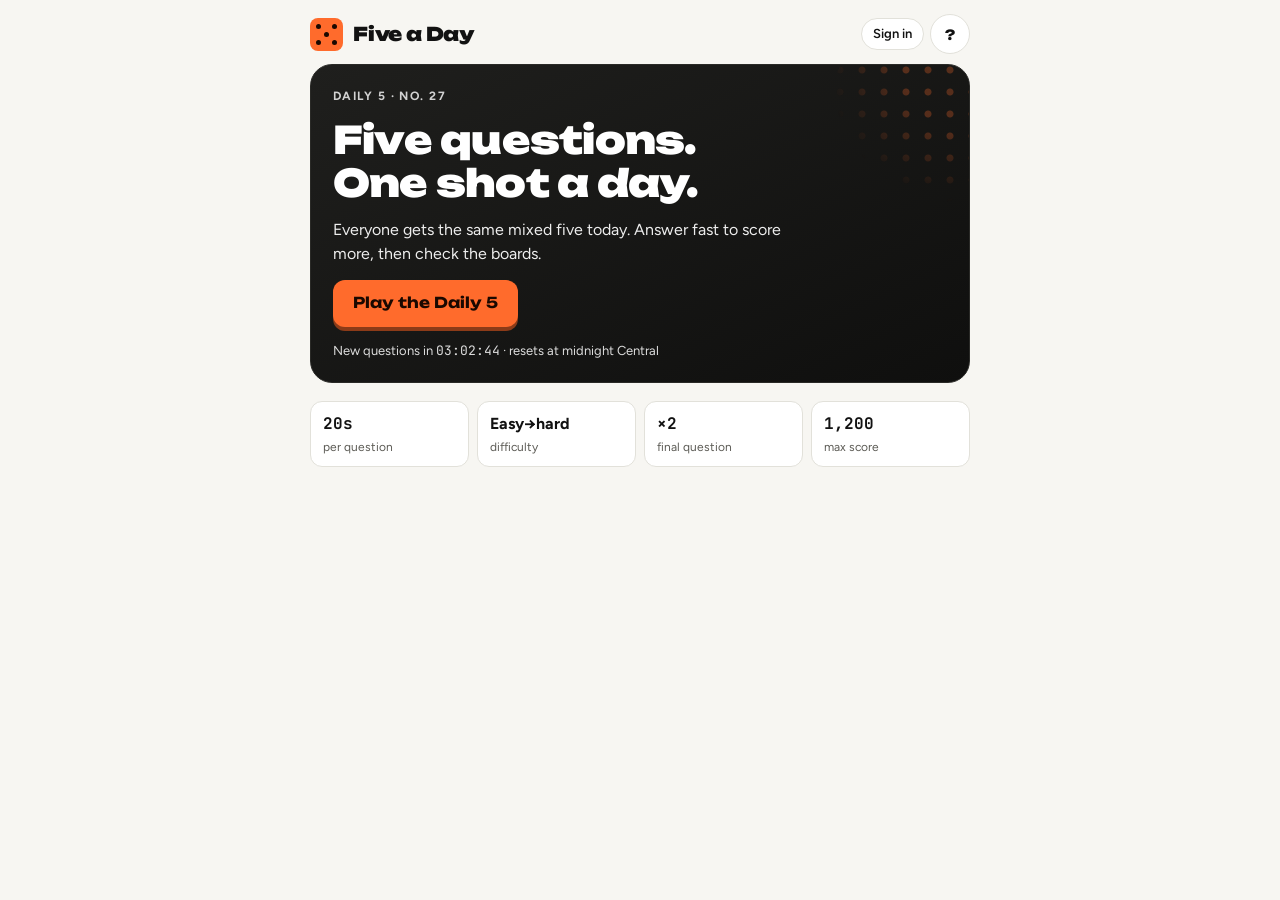
==== commit 34bce5d9: "Add Five a Day logo for browser tabs and phone home screens Co-Authored-By: Claude Opus 5.5 <noreply" ====
--- a/index.html
+++ b/index.html
@@ -4,7 +4,11 @@
 <meta property="og:title" content="Five a Day">
 <meta property="og:description" content="Five trivia questions a day. Think you can beat me?">
 <meta name="theme-color" content="#FF6B2C">
-<link rel="icon" href="data:image/svg+xml,%3Csvg xmlns='http://www.w3.org/2000/svg' viewBox='0 0 32 32'%3E%3Crect width='32' height='32' rx='7' fill='%23FF6B2C'/%3E%3Cg fill='%231A0800'%3E%3Ccircle cx='10' cy='10' r='2.6'/%3E%3Ccircle cx='22' cy='10' r='2.6'/%3E%3Ccircle cx='16' cy='16' r='2.6'/%3E%3Ccircle cx='10' cy='22' r='2.6'/%3E%3Ccircle cx='22' cy='22' r='2.6'/%3E%3C/g%3E%3C/svg%3E">
+<link rel="icon" href="/favicon.ico" sizes="48x48">
+<link rel="icon" href="/favicon.svg" type="image/svg+xml">
+<link rel="apple-touch-icon" href="/icons/apple-touch-icon.png">
+<link rel="manifest" href="/site.webmanifest">
+<meta name="apple-mobile-web-app-title" content="Five a Day">
 <link rel="preconnect" href="https://fonts.googleapis.com">
 <link rel="stylesheet" href="https://fonts.googleapis.com/css2?family=Unbounded:wght@500;700;900&family=Figtree:wght@400;500;600;700&family=JetBrains+Mono:wght@500;700&display=swap">
 <style>
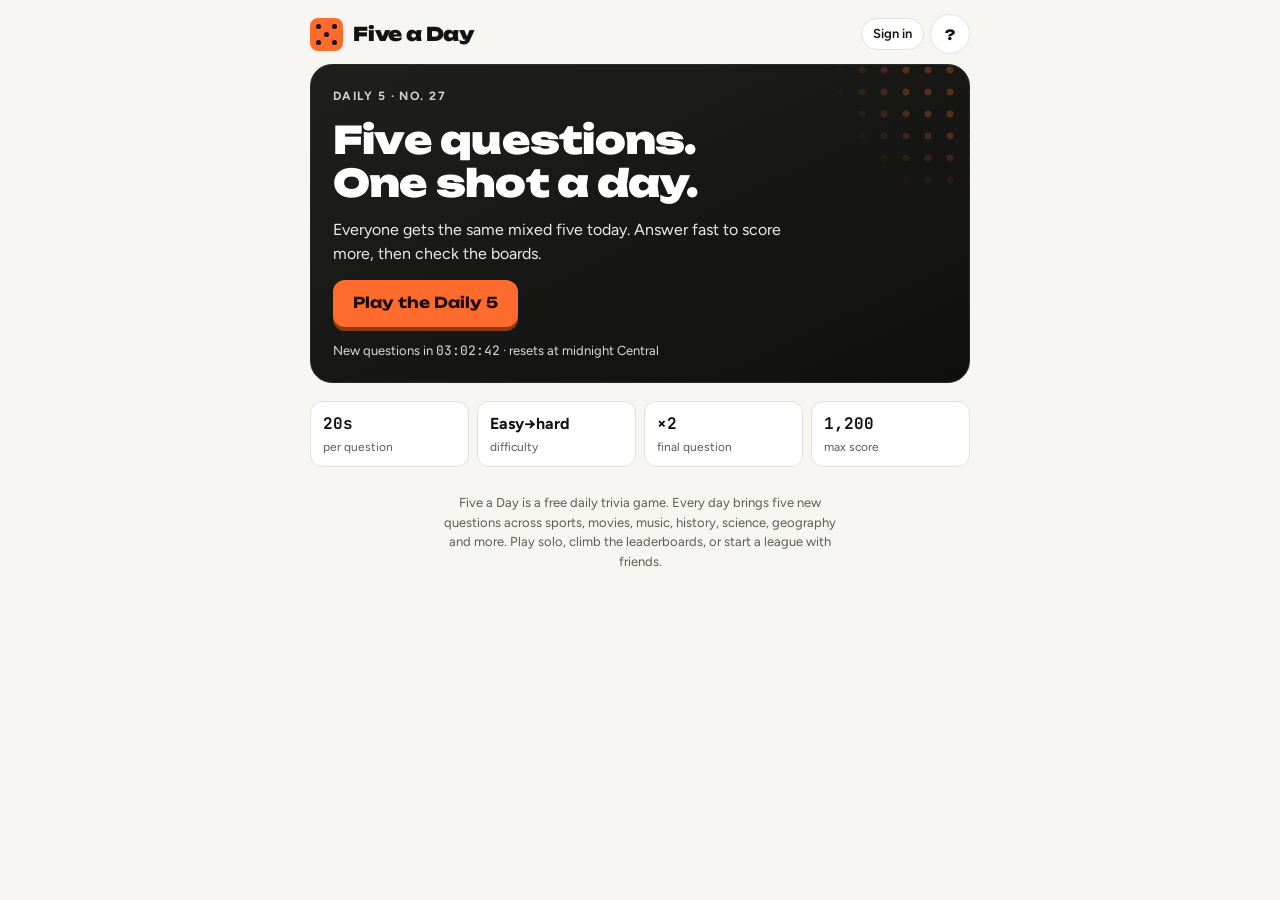
==== commit d4f26799: "Help Google find the site: page tags, sitemap, robots.txt, share image Co-Authored-By: Claude Opus 5" ====
--- a/index.html
+++ b/index.html
@@ -1,14 +1,24 @@
-<!doctype html><html><head><meta charset=utf8><meta name=viewport content="width=device-width,initial-scale=1,viewport-fit=cover"><style>:root{color-scheme:light;box-sizing:border-box;padding-top:env(safe-area-inset-top,0px);padding-bottom:env(safe-area-inset-bottom,0px)}html{scroll-padding-top:env(safe-area-inset-top,0px)}body{margin:0;padding:0;font:14px -apple-system,BlinkMacSystemFont,sans-serif;background:#fff;color:#000}img{max-width:100%}[hidden]:not([hidden=until-found i]){display:none!important}</style></head><body>
-<title>Five a Day</title>
-<meta name="description" content="Five trivia questions a day. Everyone gets the same five. Answer fast, climb the boards, beat your friends.">
-<meta property="og:title" content="Five a Day">
-<meta property="og:description" content="Five trivia questions a day. Think you can beat me?">
+<!doctype html><html><head><meta charset=utf8><meta name=viewport content="width=device-width,initial-scale=1,viewport-fit=cover"><style>:root{color-scheme:light;box-sizing:border-box;padding-top:env(safe-area-inset-top,0px);padding-bottom:env(safe-area-inset-bottom,0px)}html{scroll-padding-top:env(safe-area-inset-top,0px)}body{margin:0;padding:0;font:14px -apple-system,BlinkMacSystemFont,sans-serif;background:#fff;color:#000}img{max-width:100%}[hidden]:not([hidden=until-found i]){display:none!important}</style><title>Five a Day · Free Daily Trivia Game</title>
+<meta name="description" content="Five a Day is a free daily trivia game. Answer five new questions every day across sports, movies, history, science and more, then climb the leaderboards and compete with friends in leagues.">
+<link rel="canonical" href="https://five-a-day-alpha.vercel.app/">
 <meta name="theme-color" content="#FF6B2C">
 <link rel="icon" href="/favicon.ico" sizes="48x48">
 <link rel="icon" href="/favicon.svg" type="image/svg+xml">
 <link rel="apple-touch-icon" href="/icons/apple-touch-icon.png">
 <link rel="manifest" href="/site.webmanifest">
 <meta name="apple-mobile-web-app-title" content="Five a Day">
+<meta property="og:type" content="website">
+<meta property="og:site_name" content="Five a Day">
+<meta property="og:url" content="https://five-a-day-alpha.vercel.app/">
+<meta property="og:title" content="Five a Day · Free Daily Trivia Game">
+<meta property="og:description" content="Five trivia questions. One shot a day. Think you can beat me?">
+<meta property="og:image" content="https://five-a-day-alpha.vercel.app/icons/og-image.png">
+<meta property="og:image:width" content="1200">
+<meta property="og:image:height" content="630">
+<meta name="twitter:card" content="summary_large_image">
+<meta name="twitter:image" content="https://five-a-day-alpha.vercel.app/icons/og-image.png">
+<script type="application/ld+json">{"@context":"https://schema.org","@type":"WebApplication","name":"Five a Day","url":"https://five-a-day-alpha.vercel.app/","applicationCategory":"GameApplication","operatingSystem":"Any","description":"A free daily trivia game: five new questions every day, leaderboards, leagues and topic packs.","offers":{"@type":"Offer","price":"0","priceCurrency":"USD"}}</script>
+</head><body>
 <link rel="preconnect" href="https://fonts.googleapis.com">
 <link rel="stylesheet" href="https://fonts.googleapis.com/css2?family=Unbounded:wght@500;700;900&family=Figtree:wght@400;500;600;700&family=JetBrains+Mono:wght@500;700&display=swap">
 <style>
@@ -464,6 +474,7 @@
       <div class="panel-head"><h3>Reported questions</h3><span class="small muted" id="repCount"></span></div>
       <div class="stack" style="gap:10px" id="reportList"></div>
     </div>
+    <p class="small muted" style="text-align:center;max-width:52ch;margin:8px auto 0">Five a Day is a free daily trivia game. Every day brings five new questions across sports, movies, music, history, science, geography and more. Play solo, climb the leaderboards, or start a league with friends.</p>
   </section>
 
   <!-- GAME -->
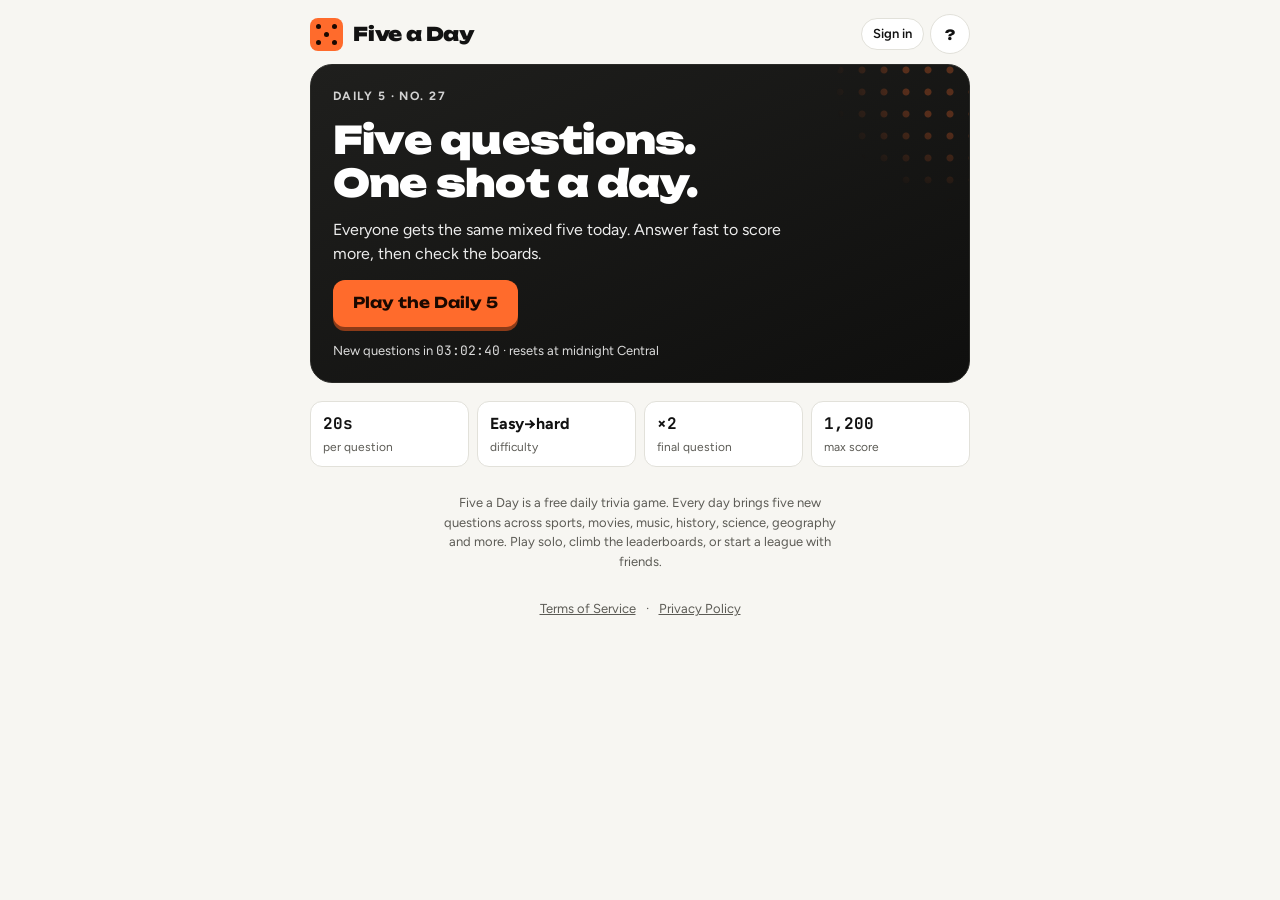
==== commit d264ea07: "Add Terms of Service and Privacy Policy pages New terms.html and privacy.html (shared legal.css), li" ====
--- a/index.html
+++ b/index.html
@@ -403,6 +403,9 @@
 .qin .opt:nth-child(3){animation-delay:180ms}
 .qin .opt:nth-child(4){animation-delay:225ms}
 @media (prefers-reduced-motion:reduce){*,*::before,*::after{transition:none!important;animation:none!important}}
+.legal{display:flex;justify-content:center;gap:10px;flex-wrap:wrap;padding:28px 0 12px}
+.legal a{color:inherit}
+.legal a:hover{color:var(--ink)}
 </style>
 
 <div class="wrap">
@@ -615,6 +618,8 @@
       <div class="badges" id="badges"></div>
     </div>
   </section>
+
+  <footer class="legal small muted"><a href="/terms.html">Terms of Service</a><span aria-hidden="true">·</span><a href="/privacy.html">Privacy Policy</a></footer>
 </div>
 
 <div class="overlay" id="help" hidden role="dialog" aria-modal="true" aria-labelledby="helpTitle">
@@ -644,6 +649,7 @@
         <div class="row"><button class="btn btn-gold" type="submit" id="authSend">Email me a link</button><button class="btn btn-ghost" type="button" id="authGoogle" hidden>Continue with Google</button></div>
       </form>
       <div class="msg" id="authMsg" aria-live="polite"></div>
+      <p class="small muted" style="margin:0">By signing in, you agree to the <a href="/terms.html" target="_blank" rel="noopener">Terms of Service</a> and <a href="/privacy.html" target="_blank" rel="noopener">Privacy Policy</a>.</p>
       <div><button class="linkbtn" type="button" data-close>Not now</button></div>
     </div>
     <div id="authName" class="stack" style="gap:12px" hidden>
